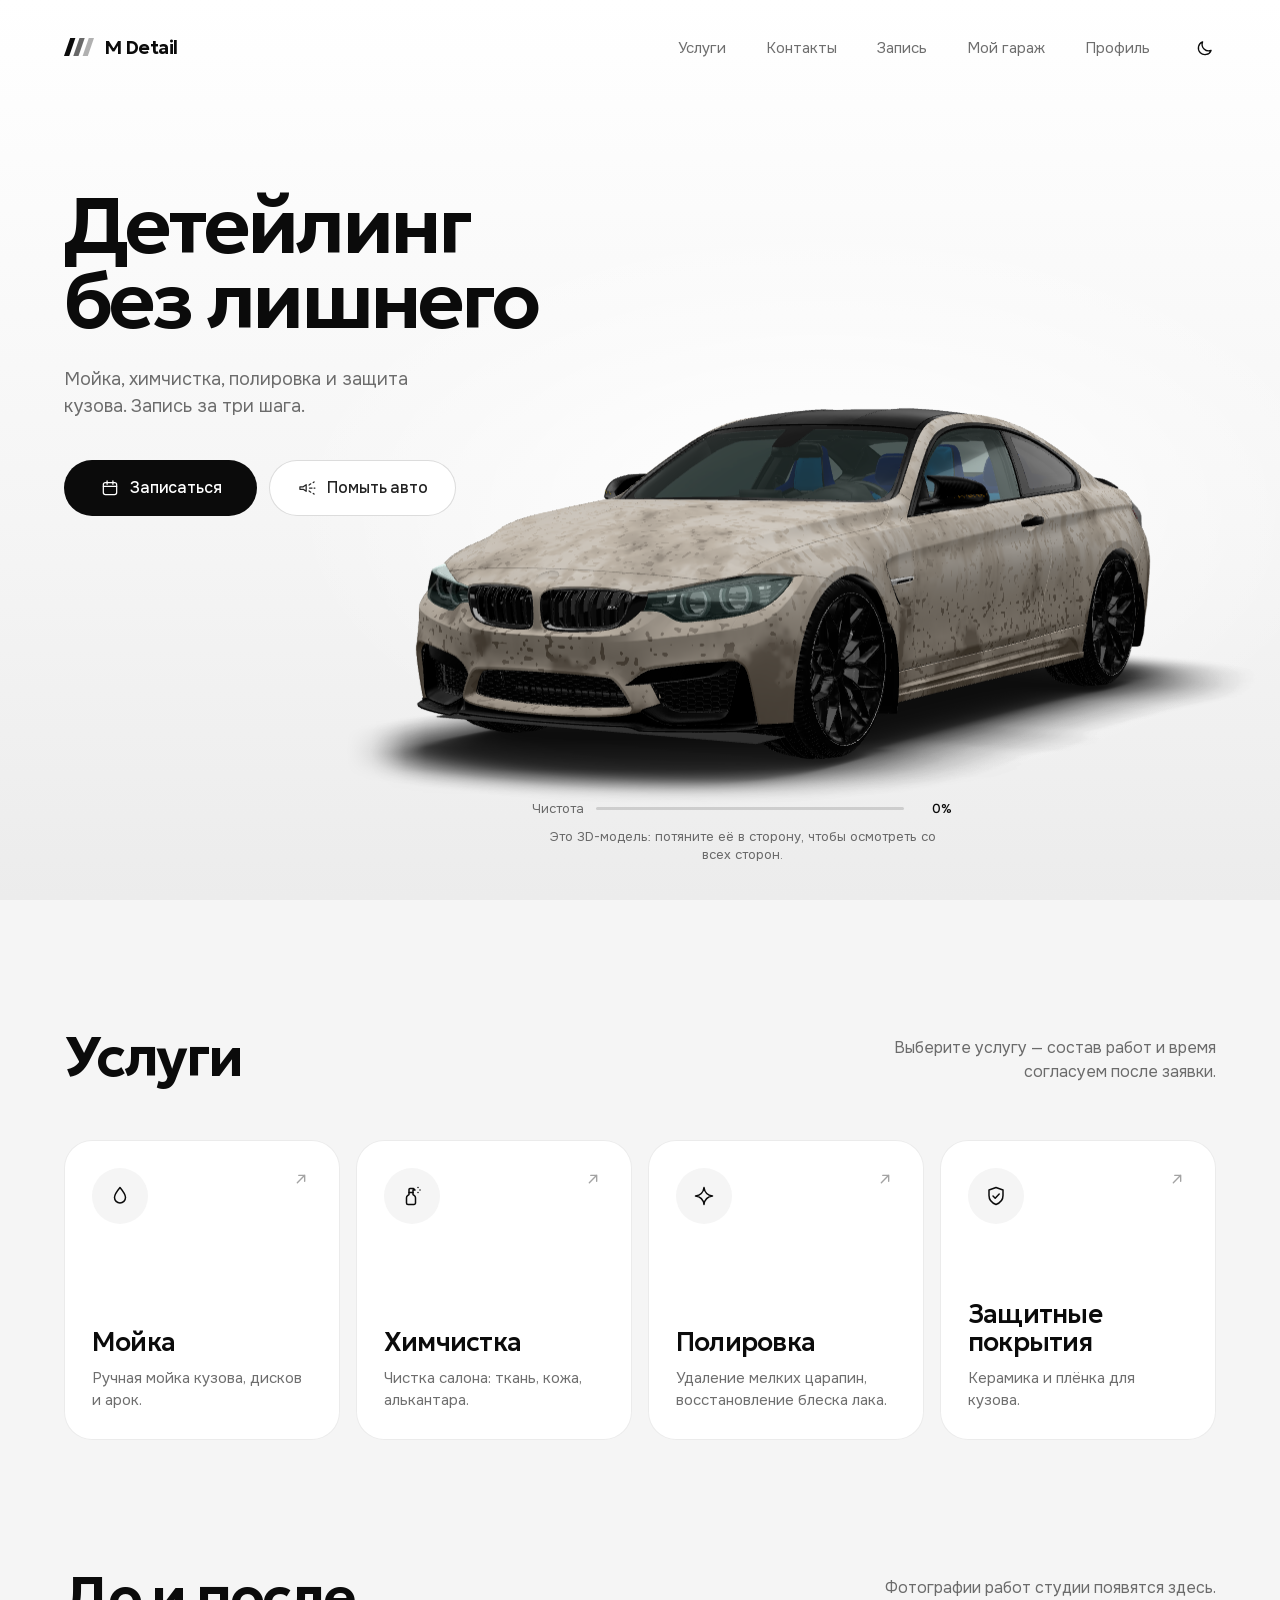
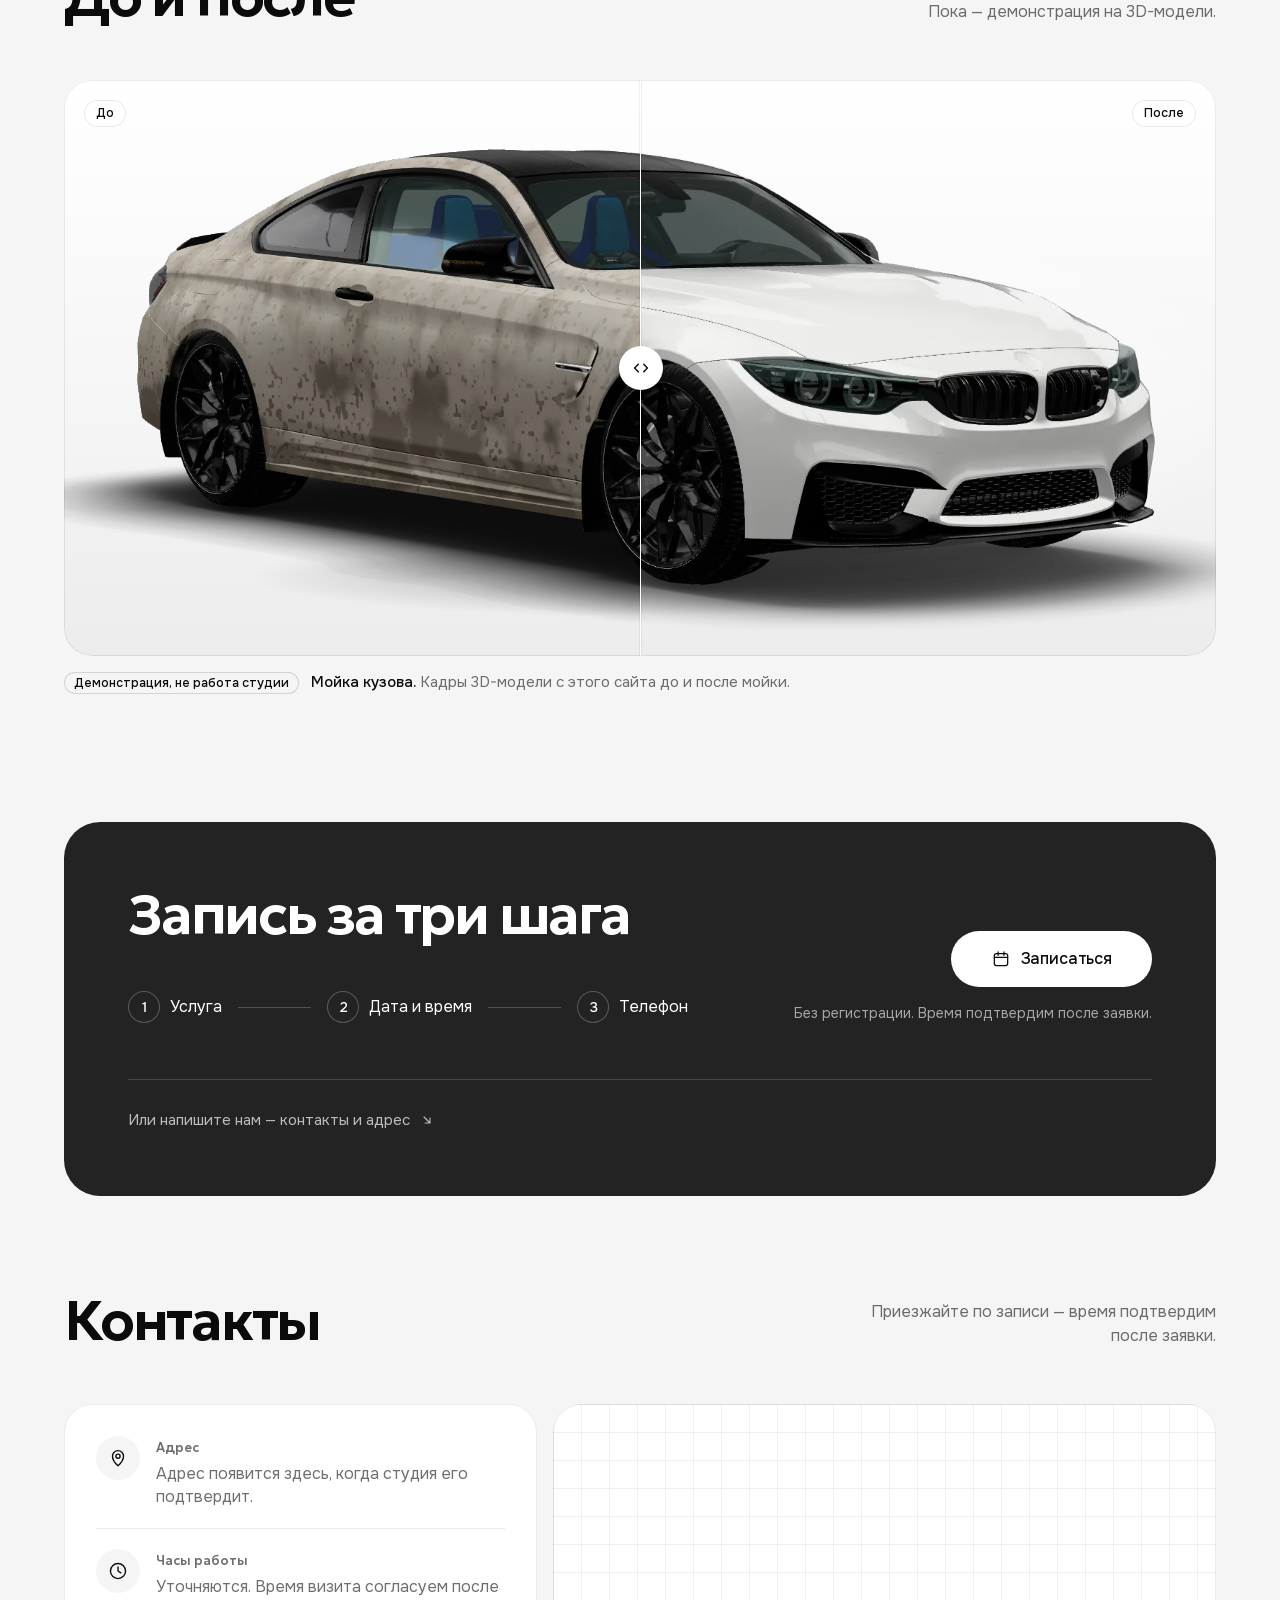
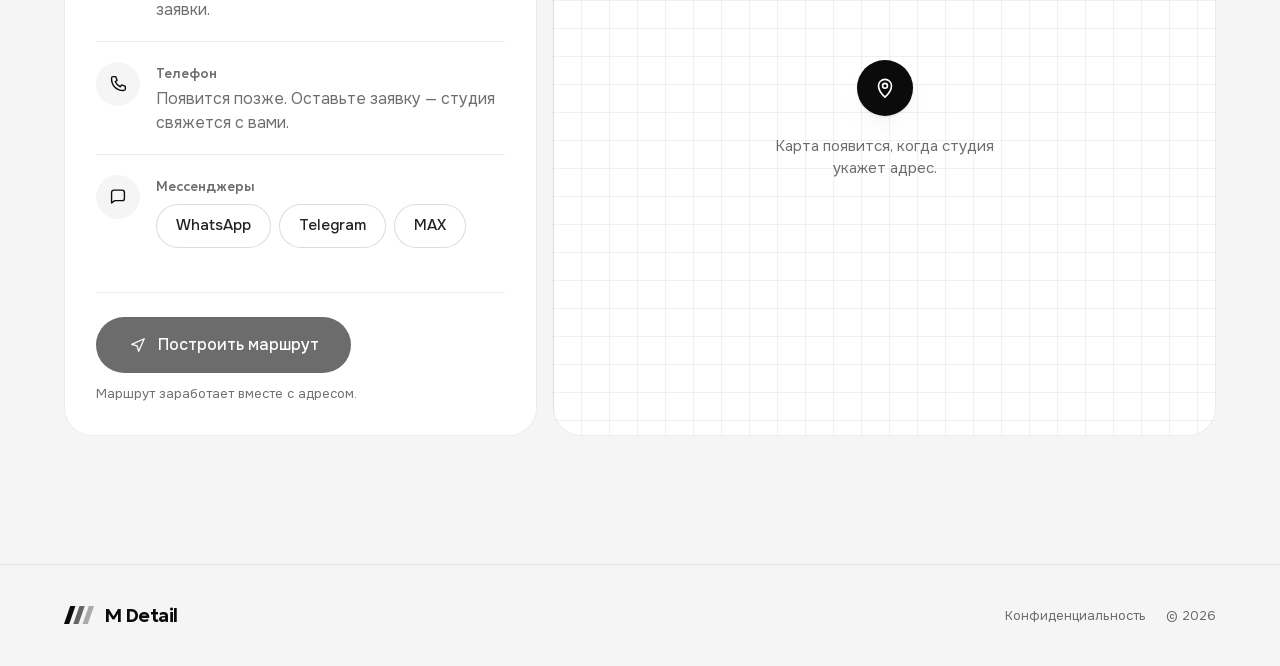
==== index.html @ 15f19ffe "Демо-версия сайта M Detail (статическая сборка) Co-Authored-By: Claude Sonnet 5.5 <noreply@anthropic" ====
<!DOCTYPE html><html lang="ru" class="_8KDLtW_variable GpgOZW_variable antialiased"><head><meta charSet="utf-8"/><meta name="viewport" content="width=device-width, initial-scale=1, viewport-fit=cover"/><link rel="preload" href="/_next/static/media/01d917b2efda642a-s.p.0y1w0k24nk0rl.woff2" as="font" crossorigin="" type="font/woff2"/><link rel="preload" href="/_next/static/media/a30037bada340db0-s.p.1i0-tkhmnd6is.woff2" as="font" crossorigin="" type="font/woff2"/><link rel="preload" href="/_next/static/media/c50b0495a1ff0f08-s.p.2sla2yow9-9p_.woff2" as="font" crossorigin="" type="font/woff2"/><link rel="preload" href="/_next/static/media/f60ca64f6f52eefb-s.p.03a2ea1r26czb.woff2" as="font" crossorigin="" type="font/woff2"/><link rel="preload" as="image" href="/images/car-dirty.webp"/><link rel="stylesheet" href="/_next/static/chunks/21rjo34tvixds.css" data-precedence="next"/><link rel="preload" as="script" fetchPriority="low" href="/_next/static/chunks/1pcw6gskne7pf.js"/><script src="/_next/static/chunks/2whg2n5r_t_s1.js" async=""></script><script src="/_next/static/chunks/1k6vud4yuzdun.js" async=""></script><script src="/_next/static/chunks/1wt7al7iiuzbs.js" async=""></script><script src="/_next/static/chunks/turbopack-2u1d16houkiyo.js" async=""></script><script src="/_next/static/chunks/2j_1ek12102w8.js" async=""></script><script src="/_next/static/chunks/0v1-ka6yz-x9p.js" async=""></script><script src="/_next/static/chunks/3jsjjpqg6rqzz.js" async=""></script><script src="/_next/static/chunks/0y7fb0nxkplo_.js" async=""></script><script src="/_next/static/chunks/3_brqx5wmmbxr.js" async=""></script><script src="/_next/static/chunks/2murk3lf__4gj.js" async=""></script><title>M Detail — автодетейлинг</title><meta name="description" content="Мойка, химчистка, полировка и защитные покрытия. Запись за три шага, без регистрации."/><meta name="application-name" content="M Detail"/><link rel="manifest" href="/manifest.webmanifest"/><meta name="format-detection" content="telephone=no"/><meta name="mobile-web-app-capable" content="yes"/><meta name="apple-mobile-web-app-title" content="M Detail"/><meta name="apple-mobile-web-app-status-bar-style" content="default"/><link rel="icon" href="/icon.svg?icon.2i-bx4rjk7wer.svg" sizes="any" type="image/svg+xml"/><link rel="apple-touch-icon" href="/apple-icon.png?apple-icon.1ncug-gr4gdi1.png" sizes="180x180" type="image/png"/><meta name="next-size-adjust" content=""/><meta name="theme-color" media="(prefers-color-scheme: light)" content="#f5f5f5"/><meta name="theme-color" media="(prefers-color-scheme: dark)" content="#0a0a0a"/><script>(function(){try{var p=null;try{p=localStorage.getItem("md-theme")}catch(e){}var d=p==="dark"||(p!=="light"&&matchMedia("(prefers-color-scheme: dark)").matches);var t=d?"dark":"light";document.documentElement.dataset.theme=t;var m=document.createElement("meta");m.name="theme-color";m.id="md-theme-color";m.content={"light":"#f5f5f5","dark":"#0a0a0a"}[t];document.head.prepend(m)}catch(e){}})()</script><script src="/_next/static/chunks/0cz1d0mv5g_q7.js" noModule=""></script></head><body class="min-h-svh bg-mist text-graphite"><div hidden=""><!--$--><!--/$--></div><header class="absolute inset-x-0 top-0 z-40 pt-[env(safe-area-inset-top)]"><div class="mx-auto flex h-16 max-w-[1440px] items-center justify-between px-5 lg:h-24 lg:px-16"><a aria-label="M Detail — на главную" class="relative z-50 text-ink" href="/"><span class="inline-flex items-center gap-2.5 "><svg width="30" height="18" viewBox="0 0 30 18" fill="currentColor" aria-hidden="true"><path d="M6.200 0h5.200L5.200 18H0z"></path><path d="M15.500 0h5.200L14.500 18H9.300z" opacity="0.62"></path><path d="M24.800 0H30l-6.200 18h-5.200z" opacity="0.32"></path></svg><span class="font-display text-[19px] font-semibold tracking-[-0.03em]">M Detail</span></span></a><div class="flex items-center gap-1 lg:gap-8"><nav aria-label="Основная навигация" class="hidden items-center gap-10 lg:flex"><a class="text-[15px] transition-colors duration-200 hover:text-ink text-muted" href="/#services">Услуги</a><a class="text-[15px] transition-colors duration-200 hover:text-ink text-muted" href="/#contacts">Контакты</a><a class="text-[15px] transition-colors duration-200 hover:text-ink text-muted" href="/booking/">Запись</a><a class="text-[15px] transition-colors duration-200 hover:text-ink text-muted" href="/garage/">Мой гараж</a><a class="text-[15px] transition-colors duration-200 hover:text-ink text-muted" href="/profile/">Профиль</a></nav><button type="button" data-theme-toggle="true" aria-label="Тёмная тема" class="relative flex size-11 items-center justify-center rounded-full text-ink transition-colors duration-200 hover:bg-ink/[0.06] relative z-50 lg:-mr-2.5"><svg width="21" height="21" viewBox="0 0 24 24" fill="none" stroke="currentColor" stroke-width="1.5" stroke-linecap="round" stroke-linejoin="round" aria-hidden="true" class="transition-transform duration-300 ease-soft dark:hidden"><path d="M19.500 14.200A7.500 7.500 0 0 1 9.800 4.500a7.500 7.500 0 1 0 9.700 9.700z"></path></svg><svg width="22" height="22" viewBox="0 0 24 24" fill="none" stroke="currentColor" stroke-width="1.5" stroke-linecap="round" stroke-linejoin="round" aria-hidden="true" class="hidden transition-transform duration-300 ease-soft dark:block"><circle cx="12" cy="12" r="3.75"></circle><path d="M12 3.5v1.75M12 18.75v1.75M3.5 12h1.75M18.75 12h1.75M5.990 5.990l1.240 1.240M16.770 16.770l1.240 1.240M5.990 18.010l1.240-1.240M16.770 7.230l1.240-1.240"></path></svg></button><button type="button" aria-label="Открыть меню" aria-expanded="false" class="relative z-50 -mr-2 flex size-11 items-center justify-center text-ink lg:hidden"><span class="relative block h-[10px] w-6"><span class="absolute left-0 top-0 h-[1.5px] w-6 rounded-full bg-current transition-transform duration-300 ease-soft "></span><span class="absolute bottom-0 left-0 h-[1.5px] w-6 rounded-full bg-current transition-transform duration-300 ease-soft "></span></span></button></div></div></header><main><section id="top" class="studio relative overflow-clip pt-[calc(env(safe-area-inset-top)+64px)] lg:h-svh lg:max-h-[1000px] lg:min-h-[760px] lg:pt-0"><div class="relative mx-auto flex h-full max-w-[1440px] flex-col px-5 lg:px-16"><div class="pointer-events-none relative z-10 pt-5 lg:pt-[clamp(150px,21vh,210px)]"><h1 class="text-[clamp(40px,11.2vw,52px)] font-semibold leading-[0.98] tracking-[-0.045em] text-ink lg:text-[clamp(64px,6.2vw,96px)] lg:leading-[0.94]" style="opacity:0.4;transform:translateY(22px)">Детейлинг<br/>без лишнего</h1><p class="mt-4 max-w-[30ch] text-[16px] leading-[1.45] text-muted lg:mt-7 lg:max-w-[34ch] lg:text-[18px] lg:leading-[1.5]" style="opacity:0.4;transform:translateY(22px)">Мойка, химчистка, полировка и защита кузова. Запись за три шага.</p></div><div class="relative -mx-5 mt-1 lg:pointer-events-none lg:absolute lg:inset-0 lg:mx-0 lg:mt-0"><div class="relative ml-[-6vw] w-[124vw] lg:pointer-events-auto lg:absolute lg:bottom-[clamp(40px,9vh,96px)] lg:right-[-5vw] lg:ml-0 lg:w-[min(78vw,1180px)]" style="opacity:0;transform:translateX(70px)"><img alt="Автомобиль перед мойкой" draggable="false" width="1999" height="999" decoding="async" data-nimg="1" class="car-poster h-auto w-full select-none transition-opacity duration-700 ease-soft opacity-100" style="color:transparent" src="/images/car-dirty.webp"/><div class="car-canvas absolute inset-0 transition-opacity duration-700 ease-soft opacity-0"><!--$!--><template data-dgst=""></template><!--/$--></div></div><div class="relative mt-1 px-5 lg:pointer-events-auto lg:absolute lg:bottom-[clamp(20px,4vh,48px)] lg:left-[58%] lg:mt-0 lg:w-[420px] lg:-translate-x-1/2 lg:px-0" style="opacity:0.4;transform:translateY(22px)"><div class="mx-auto w-full max-w-[340px] lg:max-w-[420px]"><div class="flex min-h-[36px] items-center justify-center gap-3"><p aria-live="polite" class="text-center text-[12.5px] leading-[1.35] text-muted lg:text-[13px]">Загружаем 3D-модель…</p></div></div></div></div><div class="relative z-10 mt-6 flex gap-2.5 pb-8 lg:mt-10 lg:w-fit lg:gap-3 lg:pb-0" style="opacity:0.4;transform:translateY(22px)"><a class="inline-flex h-14 items-center justify-center gap-2.5 rounded-full text-[16px] font-medium tracking-[-0.01em] transition-[background-color,box-shadow,transform] duration-200 ease-soft bg-ink text-white hover:bg-graphite active:scale-[0.985] order-2 flex-1 whitespace-nowrap px-4 lg:order-1 lg:flex-none lg:px-9" href="/booking/"><svg width="20" height="20" viewBox="0 0 24 24" fill="none" stroke="currentColor" stroke-width="1.5" stroke-linecap="round" stroke-linejoin="round" aria-hidden="true"><rect x="4" y="5.5" width="16" height="14.5" rx="2.5"></rect><path d="M4 10h16M8.5 3.5v4M15.5 3.5v4"></path></svg>Записаться</a><button type="button" class="inline-flex h-14 items-center justify-center gap-2.5 rounded-full text-[16px] font-medium tracking-[-0.01em] transition-[background-color,box-shadow,transform] duration-200 ease-soft bg-white text-graphite ring-1 ring-inset ring-line-strong hover:ring-graphite active:scale-[0.985] order-1 flex-1 whitespace-nowrap px-4 disabled:opacity-50 lg:order-2 lg:flex-none lg:px-7" aria-pressed="false" disabled=""><svg width="20" height="20" viewBox="0 0 24 24" fill="none" stroke="currentColor" stroke-width="1.5" stroke-linecap="round" stroke-linejoin="round" aria-hidden="true"><path d="M3.500 10.500h4l3.500-2.500v8l-3.500-2.500h-4z"></path><path d="m14.500 8.500 2-1.500M15 12h3M14.500 15.500l2 1.500M19.500 5.500l1-.8M20.500 12h1M19.500 18.500l1 .8"></path></svg>Помыть авто</button></div></div></section><section id="services" class="scroll-mt-6 bg-mist"><div class="mx-auto max-w-[1440px] px-5 py-16 lg:px-16 lg:py-32"><div class="flex flex-col gap-3 lg:flex-row lg:items-end lg:justify-between"><h2 class="text-[34px] font-semibold leading-none tracking-[-0.04em] text-ink lg:text-[56px]">Услуги</h2><p class="max-w-[36ch] text-[15px] leading-[1.5] text-muted lg:text-right lg:text-[16px]">Выберите услугу — состав работ и время согласуем после заявки.</p></div><ul class="mt-8 grid gap-2.5 sm:grid-cols-2 lg:mt-14 lg:grid-cols-4 lg:gap-4"><li class="flex"><a class="group flex h-full w-full items-start gap-4 rounded-[22px] bg-white p-4 text-left ring-1 ring-inset ring-line transition-[background-color,color,box-shadow] duration-300 ease-soft hover:bg-graphite hover:text-white hover:ring-graphite lg:h-[300px] lg:flex-col lg:items-stretch lg:justify-between lg:gap-0 lg:rounded-card lg:p-7" href="/booking/?service=wash"><span class="flex items-start justify-between"><span class="flex size-12 items-center justify-center rounded-full bg-mist text-ink transition-colors duration-300 group-hover:bg-white/10 group-hover:text-white lg:size-14"><svg width="24" height="24" viewBox="0 0 24 24" fill="none" stroke="currentColor" stroke-width="1.5" stroke-linecap="round" stroke-linejoin="round" aria-hidden="true"><path d="M12 3.5c3 3.6 5.5 6.6 5.5 10a5.5 5.5 0 0 1-11 0c0-3.4 2.500-6.4 5.5-10z"></path></svg></span><svg width="22" height="22" viewBox="0 0 24 24" fill="none" stroke="currentColor" stroke-width="1.5" stroke-linecap="round" stroke-linejoin="round" aria-hidden="true" class="hidden text-faint transition-[color,transform] duration-300 ease-soft group-hover:translate-x-0.5 group-hover:-translate-y-0.5 group-hover:text-white lg:block"><path d="M8 16 16 8M9.500 8H16v6.500"></path></svg></span><span class="min-w-0 flex-1 lg:flex-none"><span class="sr-only">Записаться: </span><span class="block font-display text-[19px] font-medium leading-tight tracking-[-0.03em] text-ink transition-colors duration-300 group-hover:text-white lg:text-[26px] lg:leading-[1.08]">Мойка</span><span class="mt-1 block text-[14px] leading-[1.4] text-muted transition-colors duration-300 group-hover:text-white/70 lg:mt-3 lg:min-h-[44px] lg:text-[15px] lg:leading-[1.45]">Ручная мойка кузова, дисков и арок.</span></span><svg width="20" height="20" viewBox="0 0 24 24" fill="none" stroke="currentColor" stroke-width="1.5" stroke-linecap="round" stroke-linejoin="round" aria-hidden="true" class="mt-3.5 shrink-0 text-faint transition-colors duration-300 group-hover:text-white lg:hidden"><path d="M8 16 16 8M9.500 8H16v6.500"></path></svg></a></li><li class="flex"><a class="group flex h-full w-full items-start gap-4 rounded-[22px] bg-white p-4 text-left ring-1 ring-inset ring-line transition-[background-color,color,box-shadow] duration-300 ease-soft hover:bg-graphite hover:text-white hover:ring-graphite lg:h-[300px] lg:flex-col lg:items-stretch lg:justify-between lg:gap-0 lg:rounded-card lg:p-7" href="/booking/?service=interior"><span class="flex items-start justify-between"><span class="flex size-12 items-center justify-center rounded-full bg-mist text-ink transition-colors duration-300 group-hover:bg-white/10 group-hover:text-white lg:size-14"><svg width="24" height="24" viewBox="0 0 24 24" fill="none" stroke="currentColor" stroke-width="1.5" stroke-linecap="round" stroke-linejoin="round" aria-hidden="true"><path d="M8 20.500h6a1.500 1.500 0 0 0 1.500-1.500v-5.200a3 3 0 0 0-1.400-2.500L13 10.600V8.500H9v2.100l-1.100.7a3 3 0 0 0-1.400 2.500V19A1.500 1.500 0 0 0 8 20.500z"></path><path d="M9 8.500V5.500a1 1 0 0 1 1-1h3.500l1.500 1.500h-2v2.500"></path><path d="M18 3.500h.01M20 6h.01M18 8.500h.01"></path></svg></span><svg width="22" height="22" viewBox="0 0 24 24" fill="none" stroke="currentColor" stroke-width="1.5" stroke-linecap="round" stroke-linejoin="round" aria-hidden="true" class="hidden text-faint transition-[color,transform] duration-300 ease-soft group-hover:translate-x-0.5 group-hover:-translate-y-0.5 group-hover:text-white lg:block"><path d="M8 16 16 8M9.500 8H16v6.500"></path></svg></span><span class="min-w-0 flex-1 lg:flex-none"><span class="sr-only">Записаться: </span><span class="block font-display text-[19px] font-medium leading-tight tracking-[-0.03em] text-ink transition-colors duration-300 group-hover:text-white lg:text-[26px] lg:leading-[1.08]">Химчистка</span><span class="mt-1 block text-[14px] leading-[1.4] text-muted transition-colors duration-300 group-hover:text-white/70 lg:mt-3 lg:min-h-[44px] lg:text-[15px] lg:leading-[1.45]">Чистка салона: ткань, кожа, алькантара.</span></span><svg width="20" height="20" viewBox="0 0 24 24" fill="none" stroke="currentColor" stroke-width="1.5" stroke-linecap="round" stroke-linejoin="round" aria-hidden="true" class="mt-3.5 shrink-0 text-faint transition-colors duration-300 group-hover:text-white lg:hidden"><path d="M8 16 16 8M9.500 8H16v6.500"></path></svg></a></li><li class="flex"><a class="group flex h-full w-full items-start gap-4 rounded-[22px] bg-white p-4 text-left ring-1 ring-inset ring-line transition-[background-color,color,box-shadow] duration-300 ease-soft hover:bg-graphite hover:text-white hover:ring-graphite lg:h-[300px] lg:flex-col lg:items-stretch lg:justify-between lg:gap-0 lg:rounded-card lg:p-7" href="/booking/?service=polish"><span class="flex items-start justify-between"><span class="flex size-12 items-center justify-center rounded-full bg-mist text-ink transition-colors duration-300 group-hover:bg-white/10 group-hover:text-white lg:size-14"><svg width="24" height="24" viewBox="0 0 24 24" fill="none" stroke="currentColor" stroke-width="1.5" stroke-linecap="round" stroke-linejoin="round" aria-hidden="true"><path d="M12 3.500c.6 4.600 3.900 7.900 8.500 8.500-4.600.6-7.900 3.900-8.500 8.500-.6-4.600-3.900-7.900-8.500-8.500 4.600-.6 7.900-3.900 8.500-8.500z"></path></svg></span><svg width="22" height="22" viewBox="0 0 24 24" fill="none" stroke="currentColor" stroke-width="1.5" stroke-linecap="round" stroke-linejoin="round" aria-hidden="true" class="hidden text-faint transition-[color,transform] duration-300 ease-soft group-hover:translate-x-0.5 group-hover:-translate-y-0.5 group-hover:text-white lg:block"><path d="M8 16 16 8M9.500 8H16v6.500"></path></svg></span><span class="min-w-0 flex-1 lg:flex-none"><span class="sr-only">Записаться: </span><span class="block font-display text-[19px] font-medium leading-tight tracking-[-0.03em] text-ink transition-colors duration-300 group-hover:text-white lg:text-[26px] lg:leading-[1.08]">Полировка</span><span class="mt-1 block text-[14px] leading-[1.4] text-muted transition-colors duration-300 group-hover:text-white/70 lg:mt-3 lg:min-h-[44px] lg:text-[15px] lg:leading-[1.45]">Удаление мелких царапин, восстановление блеска лака.</span></span><svg width="20" height="20" viewBox="0 0 24 24" fill="none" stroke="currentColor" stroke-width="1.5" stroke-linecap="round" stroke-linejoin="round" aria-hidden="true" class="mt-3.5 shrink-0 text-faint transition-colors duration-300 group-hover:text-white lg:hidden"><path d="M8 16 16 8M9.500 8H16v6.500"></path></svg></a></li><li class="flex"><a class="group flex h-full w-full items-start gap-4 rounded-[22px] bg-white p-4 text-left ring-1 ring-inset ring-line transition-[background-color,color,box-shadow] duration-300 ease-soft hover:bg-graphite hover:text-white hover:ring-graphite lg:h-[300px] lg:flex-col lg:items-stretch lg:justify-between lg:gap-0 lg:rounded-card lg:p-7" href="/booking/?service=coating"><span class="flex items-start justify-between"><span class="flex size-12 items-center justify-center rounded-full bg-mist text-ink transition-colors duration-300 group-hover:bg-white/10 group-hover:text-white lg:size-14"><svg width="24" height="24" viewBox="0 0 24 24" fill="none" stroke="currentColor" stroke-width="1.5" stroke-linecap="round" stroke-linejoin="round" aria-hidden="true"><path d="M12 3.500 19 6v5.500c0 4.300-2.800 7.400-7 9-4.200-1.600-7-4.700-7-9V6z"></path><path d="m9 12 2.200 2.200 4-4.200"></path></svg></span><svg width="22" height="22" viewBox="0 0 24 24" fill="none" stroke="currentColor" stroke-width="1.5" stroke-linecap="round" stroke-linejoin="round" aria-hidden="true" class="hidden text-faint transition-[color,transform] duration-300 ease-soft group-hover:translate-x-0.5 group-hover:-translate-y-0.5 group-hover:text-white lg:block"><path d="M8 16 16 8M9.500 8H16v6.500"></path></svg></span><span class="min-w-0 flex-1 lg:flex-none"><span class="sr-only">Записаться: </span><span class="block font-display text-[19px] font-medium leading-tight tracking-[-0.03em] text-ink transition-colors duration-300 group-hover:text-white lg:text-[26px] lg:leading-[1.08]">Защитные покрытия</span><span class="mt-1 block text-[14px] leading-[1.4] text-muted transition-colors duration-300 group-hover:text-white/70 lg:mt-3 lg:min-h-[44px] lg:text-[15px] lg:leading-[1.45]">Керамика и плёнка для кузова.</span></span><svg width="20" height="20" viewBox="0 0 24 24" fill="none" stroke="currentColor" stroke-width="1.5" stroke-linecap="round" stroke-linejoin="round" aria-hidden="true" class="mt-3.5 shrink-0 text-faint transition-colors duration-300 group-hover:text-white lg:hidden"><path d="M8 16 16 8M9.500 8H16v6.500"></path></svg></a></li></ul></div></section><section id="works" aria-labelledby="works-title" class="scroll-mt-6 bg-mist"><div class="mx-auto max-w-[1440px] px-5 pb-16 lg:px-16 lg:pb-32"><div class="flex flex-col gap-3 lg:flex-row lg:items-end lg:justify-between"><h2 id="works-title" class="text-[34px] font-semibold leading-none tracking-[-0.04em] text-ink lg:text-[56px]">До и после</h2><p class="max-w-[36ch] text-[15px] leading-[1.5] text-muted lg:text-right lg:text-[16px]">Фотографии работ студии появятся здесь. Пока — демонстрация на 3D-модели.</p></div><ul class="mt-8 grid gap-6 lg:mt-14 lg:gap-10"><li><figure><div class="studio relative cursor-ew-resize touch-pan-y select-none overflow-hidden rounded-card ring-1 ring-inset ring-line" style="aspect-ratio:1600 / 800"><div aria-hidden="true" class="absolute inset-x-[16%] bottom-[7%] h-[14%] rounded-[50%] bg-[radial-gradient(closest-side,rgb(0_0_0/0.28),transparent)] dark:bg-[radial-gradient(closest-side,rgb(0_0_0/0.7),transparent)]"></div><img alt="Та же 3D-модель после мойки — демонстрация" draggable="false" loading="lazy" decoding="async" data-nimg="fill" class="pointer-events-none absolute inset-0 size-full select-none object-contain" style="position:absolute;height:100%;width:100%;left:0;top:0;right:0;bottom:0;color:transparent" src="/images/demo-after.webp"/><div class="absolute inset-0" style="clip-path:inset(0 50% 0 0)"><img alt="3D-модель автомобиля в грязи — демонстрация" draggable="false" loading="lazy" decoding="async" data-nimg="fill" class="pointer-events-none absolute inset-0 size-full select-none object-contain" style="position:absolute;height:100%;width:100%;left:0;top:0;right:0;bottom:0;color:transparent" src="/images/demo-before.webp"/></div><span class="pointer-events-none absolute left-3 top-3 rounded-full bg-white/85 px-3 py-1 text-[12.5px] font-medium text-ink ring-1 ring-inset ring-line backdrop-blur-md lg:left-5 lg:top-5">До</span><span class="pointer-events-none absolute right-3 top-3 rounded-full bg-white/85 px-3 py-1 text-[12.5px] font-medium text-ink ring-1 ring-inset ring-line backdrop-blur-md lg:right-5 lg:top-5">После</span><div class="pointer-events-none absolute inset-y-0 w-px bg-[#fff] shadow-[0_0_0_0.5px_rgb(0_0_0/0.12)]" style="left:50%"><div role="slider" tabindex="0" aria-label="Мойка кузова: сравнение до и после" aria-valuemin="0" aria-valuemax="100" aria-valuenow="50" aria-valuetext="Показано «до» на 50 %" class="pointer-events-auto absolute left-1/2 top-1/2 flex size-11 -translate-x-1/2 -translate-y-1/2 items-center justify-center rounded-full bg-[#fff] text-[#0b0b0b] shadow-[0_6px_20px_-6px_rgb(0_0_0/0.35)] outline-offset-4 transition-transform duration-200 ease-soft active:scale-95"><svg width="22" height="22" viewBox="0 0 24 24" fill="none" stroke="currentColor" stroke-width="1.6" stroke-linecap="round" stroke-linejoin="round" aria-hidden="true"><path d="m9 8-4 4 4 4M15 8l4 4-4 4"></path></svg></div></div></div><figcaption class="mt-3 flex flex-wrap items-center gap-x-3 gap-y-1.5 text-[14px] leading-[1.45] text-muted lg:mt-4 lg:text-[15px]"><span class="rounded-full px-2.5 py-0.5 text-[12.5px] font-medium text-ink ring-1 ring-inset ring-line-strong">Демонстрация, не работа студии</span><span><span class="font-medium text-ink">Мойка кузова<!-- -->.</span> <!-- -->Кадры 3D-модели с этого сайта до и после мойки.</span></figcaption></figure></li></ul></div></section><section aria-labelledby="booking-title" class="bg-mist"><div class="mx-auto max-w-[1440px] px-3 pb-10 lg:px-16 lg:pb-24"><div class="tone-fixed rounded-[28px] bg-graphite px-6 py-10 text-white lg:rounded-panel lg:px-16 lg:py-16"><div class="lg:flex lg:items-end lg:justify-between lg:gap-12"><div class="lg:w-[560px]"><h2 id="booking-title" class="text-[32px] font-semibold leading-[1.02] tracking-[-0.04em] lg:text-[56px]">Запись за три шага</h2><ol class="mt-7 flex flex-col gap-3 sm:hidden"><li class="flex items-center gap-3 text-[16px]"><span class="flex size-8 items-center justify-center rounded-full text-[14px] font-medium ring-1 ring-inset ring-white/25">1</span>Услуга</li><li class="flex items-center gap-3 text-[16px]"><span class="flex size-8 items-center justify-center rounded-full text-[14px] font-medium ring-1 ring-inset ring-white/25">2</span>Дата и время</li><li class="flex items-center gap-3 text-[16px]"><span class="flex size-8 items-center justify-center rounded-full text-[14px] font-medium ring-1 ring-inset ring-white/25">3</span>Телефон</li></ol><ol class="flex w-full items-center mt-10 hidden max-w-[560px] sm:flex lg:mt-12"><li class="flex items-center flex-auto"><span class="flex items-center gap-2.5"><span class="flex size-8 shrink-0 items-center justify-center rounded-full text-[14px] font-medium tabular-nums transition-colors duration-200 text-white ring-1 ring-inset ring-white/25">1</span><span class="whitespace-nowrap text-[15px] leading-none lg:text-[16px]  text-white">Услуга</span></span><span aria-hidden="true" class="mx-3 h-px min-w-4 flex-1 lg:mx-4 bg-white/20"></span></li><li class="flex items-center flex-auto"><span class="flex items-center gap-2.5"><span class="flex size-8 shrink-0 items-center justify-center rounded-full text-[14px] font-medium tabular-nums transition-colors duration-200 text-white ring-1 ring-inset ring-white/25">2</span><span class="whitespace-nowrap text-[15px] leading-none lg:text-[16px]  text-white">Дата и время</span></span><span aria-hidden="true" class="mx-3 h-px min-w-4 flex-1 lg:mx-4 bg-white/20"></span></li><li class="flex items-center flex-none"><span class="flex items-center gap-2.5"><span class="flex size-8 shrink-0 items-center justify-center rounded-full text-[14px] font-medium tabular-nums transition-colors duration-200 text-white ring-1 ring-inset ring-white/25">3</span><span class="whitespace-nowrap text-[15px] leading-none lg:text-[16px]  text-white">Телефон</span></span></li></ol></div><div class="mt-9 lg:mt-0 lg:text-right"><a class="inline-flex h-14 items-center justify-center gap-2.5 rounded-full text-[16px] font-medium tracking-[-0.01em] transition-[background-color,box-shadow,transform] duration-200 ease-soft bg-white text-ink hover:bg-mist active:scale-[0.985] w-full px-7 lg:w-auto lg:px-10" href="/booking/"><svg width="20" height="20" viewBox="0 0 24 24" fill="none" stroke="currentColor" stroke-width="1.5" stroke-linecap="round" stroke-linejoin="round" aria-hidden="true"><rect x="4" y="5.5" width="16" height="14.5" rx="2.5"></rect><path d="M4 10h16M8.5 3.5v4M15.5 3.5v4"></path></svg>Записаться</a><p class="mt-4 text-[14px] leading-[1.45] text-white/60">Без регистрации. Время подтвердим после заявки.</p></div></div><div class="mt-10 border-t border-white/15 pt-7 lg:mt-14"><a class="inline-flex items-center gap-2 text-[15px] text-white/70 underline-offset-4 transition-colors duration-200 hover:text-white hover:underline" href="/#contacts">Или напишите нам — контакты и адрес<svg width="18" height="18" viewBox="0 0 24 24" fill="none" stroke="currentColor" stroke-width="1.5" stroke-linecap="round" stroke-linejoin="round" aria-hidden="true" class="rotate-90"><path d="M8 16 16 8M9.500 8H16v6.500"></path></svg></a></div></div></div></section><section id="contacts" aria-labelledby="contacts-title" class="scroll-mt-6 bg-mist"><div class="mx-auto max-w-[1440px] px-5 pb-16 lg:px-16 lg:pb-32"><div class="flex flex-col gap-3 lg:flex-row lg:items-end lg:justify-between"><h2 id="contacts-title" class="text-[34px] font-semibold leading-none tracking-[-0.04em] text-ink lg:text-[56px]">Контакты</h2><p class="max-w-[36ch] text-[15px] leading-[1.5] text-muted lg:text-right lg:text-[16px]">Приезжайте по записи — время подтвердим после заявки.</p></div><div class="mt-8 grid gap-3 lg:mt-14 lg:grid-cols-[minmax(0,5fr)_minmax(0,7fr)] lg:gap-4"><div class="rounded-card bg-white p-5 ring-1 ring-inset ring-line lg:p-8"><ul><li class="flex gap-4 border-t border-line py-5 first:border-t-0 first:pt-0"><span class="flex size-11 shrink-0 items-center justify-center rounded-full bg-mist text-ink"><svg width="22" height="22" viewBox="0 0 24 24" fill="none" stroke="currentColor" stroke-width="1.5" stroke-linecap="round" stroke-linejoin="round" aria-hidden="true"><path d="M12 20.5s-6-5.400-6-10.500a6 6 0 0 1 12 0c0 5.100-6 10.500-6 10.500z"></path><circle cx="12" cy="10" r="2.250"></circle></svg></span><div class="min-w-0 flex-1 pt-0.5"><h3 class="font-sans text-[13px] font-medium text-muted">Адрес</h3><div class="mt-1 text-[16px] leading-[1.45] text-ink"><span class="text-muted">Адрес появится здесь, когда студия его подтвердит.</span></div></div></li><li class="flex gap-4 border-t border-line py-5 first:border-t-0 first:pt-0"><span class="flex size-11 shrink-0 items-center justify-center rounded-full bg-mist text-ink"><svg width="22" height="22" viewBox="0 0 24 24" fill="none" stroke="currentColor" stroke-width="1.5" stroke-linecap="round" stroke-linejoin="round" aria-hidden="true"><circle cx="12" cy="12" r="8.250"></circle><path d="M12 7.500V12l3 2"></path></svg></span><div class="min-w-0 flex-1 pt-0.5"><h3 class="font-sans text-[13px] font-medium text-muted">Часы работы</h3><div class="mt-1 text-[16px] leading-[1.45] text-ink"><span class="text-muted">Уточняются. Время визита согласуем после заявки.</span></div></div></li><li class="flex gap-4 border-t border-line py-5 first:border-t-0 first:pt-0"><span class="flex size-11 shrink-0 items-center justify-center rounded-full bg-mist text-ink"><svg width="22" height="22" viewBox="0 0 24 24" fill="none" stroke="currentColor" stroke-width="1.5" stroke-linecap="round" stroke-linejoin="round" aria-hidden="true"><path d="M6.500 4h3l1.500 4-2 1.500a11 11 0 0 0 5.500 5.500l1.500-2 4 1.500v3a1.500 1.500 0 0 1-1.500 1.500C10.500 19.500 4.500 13.500 5 5.500A1.500 1.500 0 0 1 6.500 4z"></path></svg></span><div class="min-w-0 flex-1 pt-0.5"><h3 class="font-sans text-[13px] font-medium text-muted">Телефон</h3><div class="mt-1 text-[16px] leading-[1.45] text-ink"><span class="text-muted">Появится позже. Оставьте заявку — студия свяжется с вами.</span></div></div></li><li class="flex gap-4 border-t border-line py-5 first:border-t-0 first:pt-0"><span class="flex size-11 shrink-0 items-center justify-center rounded-full bg-mist text-ink"><svg width="22" height="22" viewBox="0 0 24 24" fill="none" stroke="currentColor" stroke-width="1.5" stroke-linecap="round" stroke-linejoin="round" aria-hidden="true"><path d="M5 18.500V7a2.500 2.500 0 0 1 2.500-2.500h9A2.500 2.500 0 0 1 19 7v6.500a2.500 2.500 0 0 1-2.500 2.500H8.500z"></path></svg></span><div class="min-w-0 flex-1 pt-0.5"><h3 class="font-sans text-[13px] font-medium text-muted">Мессенджеры</h3><div class="mt-1 text-[16px] leading-[1.45] text-ink"><div class="pt-1"><div><ul class="flex flex-wrap gap-2"><li><button type="button" class="inline-flex h-11 items-center rounded-full px-5 text-[15px] font-medium ring-1 ring-inset transition-colors duration-200 ring-line-strong text-graphite hover:ring-graphite bg-white">WhatsApp</button></li><li><button type="button" class="inline-flex h-11 items-center rounded-full px-5 text-[15px] font-medium ring-1 ring-inset transition-colors duration-200 ring-line-strong text-graphite hover:ring-graphite bg-white">Telegram</button></li><li><button type="button" class="inline-flex h-11 items-center rounded-full px-5 text-[15px] font-medium ring-1 ring-inset transition-colors duration-200 ring-line-strong text-graphite hover:ring-graphite bg-white">MAX</button></li></ul></div></div></div></div></li></ul><div class="mt-6 border-t border-line pt-6"><button type="button" class="inline-flex h-14 w-full items-center justify-center gap-2.5 rounded-full bg-ink px-8 text-[16px] font-medium text-white transition-[background-color,transform] duration-200 hover:bg-graphite active:scale-[0.985] sm:w-auto opacity-60" aria-describedby="route-note"><svg width="20" height="20" viewBox="0 0 24 24" fill="none" stroke="currentColor" stroke-width="1.5" stroke-linecap="round" stroke-linejoin="round" aria-hidden="true"><path d="m4.500 11.200 15-6.700-6.700 15-1.900-6.400z"></path></svg>Построить маршрут</button><p id="route-note" class="mt-3 text-[13px] leading-[1.45] text-muted">Маршрут заработает вместе с адресом.</p></div></div><div class="relative aspect-[4/3] overflow-hidden rounded-card bg-white ring-1 ring-inset ring-line lg:aspect-auto lg:h-full lg:min-h-[420px]"><div aria-hidden="true" class="absolute inset-0 opacity-70 [background-image:linear-gradient(var(--c-line)_1px,transparent_1px),linear-gradient(90deg,var(--c-line)_1px,transparent_1px)] [background-size:28px_28px]"></div><div class="relative flex h-full flex-col items-center justify-center px-6 text-center"><span class="flex size-14 items-center justify-center rounded-full bg-ink text-white shadow-soft"><svg width="26" height="26" viewBox="0 0 24 24" fill="none" stroke="currentColor" stroke-width="1.5" stroke-linecap="round" stroke-linejoin="round" aria-hidden="true"><path d="M12 20.5s-6-5.400-6-10.500a6 6 0 0 1 12 0c0 5.100-6 10.500-6 10.500z"></path><circle cx="12" cy="10" r="2.250"></circle></svg></span><p class="mt-5 max-w-[30ch] text-[15px] leading-[1.45] text-muted">Карта появится, когда студия укажет адрес.</p></div></div></div></div></section></main><footer class="bg-mist pb-[calc(env(safe-area-inset-bottom)+104px)] lg:pb-0"><div class="mx-auto flex max-w-[1440px] items-center justify-between border-t border-line px-5 py-7 text-muted lg:px-16 lg:py-9"><span class="inline-flex items-center gap-2.5 text-ink"><svg width="30" height="18" viewBox="0 0 30 18" fill="currentColor" aria-hidden="true"><path d="M6.200 0h5.200L5.200 18H0z"></path><path d="M15.500 0h5.200L14.500 18H9.300z" opacity="0.62"></path><path d="M24.800 0H30l-6.200 18h-5.200z" opacity="0.32"></path></svg><span class="font-display text-[19px] font-semibold tracking-[-0.03em]">M Detail</span></span><p class="flex items-center gap-5 text-[13px]"><a class="transition-colors duration-200 hover:text-ink" href="/privacy/">Конфиденциальность</a><span>© 2026</span></p></div></footer><div class="pointer-events-none fixed inset-x-3 bottom-[calc(var(--nav-bottom)+82px)] z-[45] flex justify-center lg:inset-x-auto lg:bottom-8 lg:right-8"></div><!--$--><!--/$--><nav aria-label="Разделы приложения" class="fixed inset-x-3 bottom-[var(--nav-bottom)] z-30 transition-[transform,opacity] duration-200 ease-out motion-reduce:transition-none lg:hidden "><div data-glass="on" class="nav-track relative mx-auto h-16 max-w-[440px] touch-none select-none"><span aria-hidden="true" class="pointer-events-none absolute inset-0 rounded-full glass-bar" style="clip-path:none"></span><ul class="relative grid h-full grid-cols-4 items-center p-1" style="clip-path:none"><li><a aria-current="page" draggable="false" class="flex h-14 flex-col items-center justify-center gap-1 rounded-full text-muted" href="/"><svg width="23" height="23" viewBox="0 0 24 24" fill="none" stroke="currentColor" stroke-width="1.5" stroke-linecap="round" stroke-linejoin="round" aria-hidden="true"><path d="M4 10.5 12 4l8 6.5V19a1 1 0 0 1-1 1h-4.5v-5.5h-5V20H5a1 1 0 0 1-1-1z"></path></svg><span class="text-[11px] font-medium leading-none tracking-[-0.01em]">Главная</span></a></li><li><a draggable="false" class="flex h-14 flex-col items-center justify-center gap-1 rounded-full text-muted" href="/booking/"><svg width="23" height="23" viewBox="0 0 24 24" fill="none" stroke="currentColor" stroke-width="1.5" stroke-linecap="round" stroke-linejoin="round" aria-hidden="true"><rect x="4" y="5.5" width="16" height="14.5" rx="2.5"></rect><path d="M4 10h16M8.5 3.5v4M15.5 3.5v4"></path></svg><span class="text-[11px] font-medium leading-none tracking-[-0.01em]">Запись</span></a></li><li><a draggable="false" class="flex h-14 flex-col items-center justify-center gap-1 rounded-full text-muted" href="/garage/"><svg width="23" height="23" viewBox="0 0 24 24" fill="none" stroke="currentColor" stroke-width="1.5" stroke-linecap="round" stroke-linejoin="round" aria-hidden="true"><path d="M3.5 12.5 5.6 7.6a2 2 0 0 1 1.8-1.1h9.2a2 2 0 0 1 1.8 1.1l2.1 4.9"></path><rect x="3.5" y="12.5" width="17" height="5" rx="1.5"></rect><path d="M5.5 17.5v2M18.5 17.5v2M7 15h1.5M15.5 15H17"></path></svg><span class="text-[11px] font-medium leading-none tracking-[-0.01em]">Гараж</span></a></li><li><a draggable="false" class="flex h-14 flex-col items-center justify-center gap-1 rounded-full text-muted" href="/profile/"><svg width="23" height="23" viewBox="0 0 24 24" fill="none" stroke="currentColor" stroke-width="1.5" stroke-linecap="round" stroke-linejoin="round" aria-hidden="true"><circle cx="12" cy="8.5" r="3.5"></circle><path d="M5 20c.6-3.4 3.4-5.5 7-5.5s6.4 2.1 7 5.5"></path></svg><span class="text-[11px] font-medium leading-none tracking-[-0.01em]">Профиль</span></a></li></ul><span aria-hidden="true" data-lens="true" class="pointer-events-none absolute bottom-1 left-1 top-1 w-[calc((100%-8px)/4)]" style="transform:none"><span class="glass-lens-shadow absolute inset-0 rounded-full" style="opacity:0"></span><span class="absolute inset-0 overflow-hidden rounded-full"><span class="glass-lens-rest absolute inset-0 rounded-full" style="opacity:1"></span><span class="glass-lens-clear absolute inset-0 rounded-full" style="opacity:0"></span><span class="absolute inset-y-0 left-0 grid w-[400%] grid-cols-4 items-center text-ink" style="transform:none"><span class="flex h-14 flex-col items-center justify-center gap-1"><svg width="23" height="23" viewBox="0 0 24 24" fill="none" stroke="currentColor" stroke-width="1.5" stroke-linecap="round" stroke-linejoin="round" aria-hidden="true"><path d="M4 10.5 12 4l8 6.5V19a1 1 0 0 1-1 1h-4.5v-5.5h-5V20H5a1 1 0 0 1-1-1z"></path></svg><span class="text-[11px] font-medium leading-none tracking-[-0.01em]">Главная</span></span><span class="flex h-14 flex-col items-center justify-center gap-1"><svg width="23" height="23" viewBox="0 0 24 24" fill="none" stroke="currentColor" stroke-width="1.5" stroke-linecap="round" stroke-linejoin="round" aria-hidden="true"><rect x="4" y="5.5" width="16" height="14.5" rx="2.5"></rect><path d="M4 10h16M8.5 3.5v4M15.5 3.5v4"></path></svg><span class="text-[11px] font-medium leading-none tracking-[-0.01em]">Запись</span></span><span class="flex h-14 flex-col items-center justify-center gap-1"><svg width="23" height="23" viewBox="0 0 24 24" fill="none" stroke="currentColor" stroke-width="1.5" stroke-linecap="round" stroke-linejoin="round" aria-hidden="true"><path d="M3.5 12.5 5.6 7.6a2 2 0 0 1 1.8-1.1h9.2a2 2 0 0 1 1.8 1.1l2.1 4.9"></path><rect x="3.5" y="12.5" width="17" height="5" rx="1.5"></rect><path d="M5.5 17.5v2M18.5 17.5v2M7 15h1.5M15.5 15H17"></path></svg><span class="text-[11px] font-medium leading-none tracking-[-0.01em]">Гараж</span></span><span class="flex h-14 flex-col items-center justify-center gap-1"><svg width="23" height="23" viewBox="0 0 24 24" fill="none" stroke="currentColor" stroke-width="1.5" stroke-linecap="round" stroke-linejoin="round" aria-hidden="true"><circle cx="12" cy="8.5" r="3.5"></circle><path d="M5 20c.6-3.4 3.4-5.5 7-5.5s6.4 2.1 7 5.5"></path></svg><span class="text-[11px] font-medium leading-none tracking-[-0.01em]">Профиль</span></span></span><span class="glass-lens-rim absolute inset-0 rounded-full" style="opacity:0"></span></span></span></div></nav><div role="status" aria-live="polite" class="pointer-events-none fixed inset-x-0 bottom-[calc(var(--nav-bottom)+94px)] z-50 flex justify-center px-4 lg:bottom-10"></div><div role="status" aria-live="polite" class="pointer-events-none fixed inset-x-0 top-[calc(env(safe-area-inset-top)+12px)] z-[60] flex justify-center px-4"></div><div class="pointer-events-none fixed inset-x-0 bottom-[calc(var(--nav-bottom)+82px)] z-[55] flex justify-center px-3 lg:bottom-8"></div><script id="_R_">(globalThis["TURBOPACK"] || (globalThis["TURBOPACK"] = [])).push({"otherChunks":["static/chunks/1pcw6gskne7pf.js","static/chunks/2whg2n5r_t_s1.js","static/chunks/1k6vud4yuzdun.js","static/chunks/1wt7al7iiuzbs.js"],"runtimeModuleIds":[94553]});</script><script src="/_next/static/chunks/1pcw6gskne7pf.js" async=""></script><script>(self.__next_f=self.__next_f||[]).push([0])</script><script>self.__next_f.push([1,"1:\"$Sreact.fragment\"\n2:\"/_next/static/chunks/2j_1ek12102w8.js\"\n3:\"/_next/static/chunks/0v1-ka6yz-x9p.js\"\n4:\"/_next/static/chunks/3jsjjpqg6rqzz.js\"\n5:I[45745,[\"$2\",\"$3\",\"$4\"],\"Header\"]\n6:I[39756,[\"$2\",\"$3\",\"$4\"],\"default\"]\n7:\"/_next/static/chunks/0y7fb0nxkplo_.js\"\n8:I[58298,[\"$2\",\"$3\",\"$4\",\"$7\"],\"default\"]\n9:I[37457,[\"$2\",\"$3\",\"$4\"],\"default\"]\na:I[50417,[\"$2\",\"$3\",\"$4\"],\"BottomNav\"]\nb:I[85807,[\"$2\",\"$3\",\"$4\"],\"SoonToast\"]\nc:I[30869,[\"$2\",\"$3\",\"$4\"],\"ThemeSync\"]\nd:I[92766,[\"$2\",\"$3\",\"$4\"],\"PwaRegister\"]\ne:I[53985,[\"$2\",\"$3\",\"$4\"],\"AppStatus\"]\n10:\"/_next/static/chunks/3_brqx5wmmbxr.js\"\n11:\"/_next/static/chunks/2murk3lf__4gj.js\"\n12:I[66326,[\"$2\",\"$3\",\"$4\",\"$10\",\"$11\"],\"Hero\"]\n13:I[22016,[\"$2\",\"$3\",\"$4\",\"$10\",\"$11\"],\"\"]\n23:\"ViewportBoundary\"\n24:I[97367,[\"$2\",\"$3\",\"$4\"],\"$23\"]\n26:\"MetadataBoundary\"\n27:I[97367,[\"$2\",\"$3\",\"$4\"],\"$26\"]\n28:\"$Sreact.suspense\"\n2a:I[68027,[\"$2\",\"$3\",\"$4\"],\"default\",1]\n:HL[\"/_next/static/chunks/21rjo34tvixds.css\",\"style\"]\n:HL[\"/_next/static/media/01d917b2efda642a-s.p.0y1w0k24nk0rl.woff2\",\"font\",{\"crossOrigin\":\"\",\"type\":\"font/woff2\"}]\n:HL[\"/_next/static/media/a30037bada340db0-s.p.1i0-tkhmnd6is.woff2\",\"font\",{\"crossOrigin\":\"\",\"type\":\"font/woff2\"}]\n:HL[\"/_next/static/media/c50b0495a1ff0f08-s.p.2sla2yow9-9p_.woff2\",\"font\",{\"crossOrigin\":\"\",\"type\":\"font/woff2\"}]\n:HL[\"/_next/static/media/f60ca64f6f52eefb-s.p.03a2ea1r26czb.woff2\",\"font\",{\"crossOrigin\":\"\",\"type\":\"font/woff2\"}]\nf:[[\"children\",{\"s\":\"__PAGE__\",\"h\":512,\"d\":{\"r\":[\"$\",\"$1\",\"c\",{\"children\":[[[\"$\",\"main\",null,{\"children\":[[\"$\",\"$L12\",null,{}],[\"$\",\"section\",null,{\"id\":\"services\",\"className\":\"scroll-mt-6 bg-mist\",\"children\":[\"$\",\"div\",null,{\"className\":\"mx-auto max-w-[1440px] px-5 py-16 lg:px-16 lg:py-32\",\"children\":[[\"$\",\"div\",null,{\"className\":\"flex flex-col gap-3 lg:flex-row lg:items-end lg:justify-between\",\"children\":[[\"$\",\"h2\",null,{\"className\":\"text-[34px] font-semibold leading-none tracking-[-0.04em] text-ink lg:text-[56px]\",\"children\":\"Услуги\"}],[\"$\",\"p\",null,{\"className\":\"max-w-[36ch] text-[15px] leading-[1.5] text-muted lg:text-right lg:text-[16px]\",\"children\":\"Выберите услугу — состав работ и время согласуем после заявки.\"}]]}],[\"$\",\"ul\",null,{\"className\":\"mt-8 grid gap-2.5 sm:grid-cols-2 lg:mt-14 lg:grid-cols-4 lg:gap-4\",\"children\":[[\"$\",\"li\",\"wash\",{\"className\":\"flex\",\"children\":[\"$\",\"$L13\",null,{\"href\":\"/booking?service=wash\",\"className\":\"group flex h-full w-full items-start gap-4 rounded-[22px] bg-white p-4 text-left ring-1 ring-inset ring-line transition-[background-color,color,box-shadow] duration-300 ease-soft hover:bg-graphite hover:text-white hover:ring-graphite lg:h-[300px] lg:flex-col lg:items-stretch lg:justify-between lg:gap-0 lg:rounded-card lg:p-7\",\"children\":[[\"$\",\"span\",null,{\"className\":\"flex items-start justify-between\",\"children\":[\"$L14\",\"$L15\"]}],\"$L16\",\"$L17\"]}]}],\"$L18\",\"$L19\",\"$L1a\"]}]]}]}],\"$L1b\",\"$L1c\",\"$L1d\"]}],\"$L1e\",\"$L1f\"],[\"$L20\",\"$L21\"],\"$L22\"]}],\"p\":false,\"v\":null}}]]\n0:{\"P\":null,\"c\":[\"\",\"\"],\"q\":\"\",\"i\":false,\"t\":{\"t\":{\"s\":\"\",\"h\":528,\"d\":{\"r\":[\"$\",\"$1\",\"c\",{\"children\":[[[\"$\",\"link\",\"0\",{\"rel\":\"stylesheet\",\"href\":\"/_next/static/chunks/21rjo34tvixds.css\",\"precedence\":\"next\",\"crossOrigin\":\"$undefined\",\"nonce\":\"$undefined\"}],[\"$\",\"script\",\"script-0\",{\"src\":\"/_next/static/chunks/2j_1ek12102w8.js\",\"async\":true,\"nonce\":\"$undefined\"}],[\"$\",\"script\",\"script-1\",{\"src\":\"/_next/static/chunks/0v1-ka6yz-x9p.js\",\"async\":true,\"nonce\":\"$undefined\"}],[\"$\",\"script\",\"script-2\",{\"src\":\"/_next/static/chunks/3jsjjpqg6rqzz.js\",\"async\":true,\"nonce\":\"$undefined\"}]],[\"$\",\"html\",null,{\"lang\":\"ru\",\"className\":\"_8KDLtW_variable GpgOZW_variable antialiased\",\"suppressHydrationWarning\":true,\"children\":[[\"$\",\"head\",null,{\"children\":[[\"$\",\"script\",null,{\"dangerouslySetInnerHTML\":{\"__html\":\"(function(){try{var p=null;try{p=localStorage.getItem(\\\"md-theme\\\")}catch(e){}var d=p===\\\"dark\\\"||(p!==\\\"light\\\"\u0026\u0026matchMedia(\\\"(prefers-color-scheme: dark)\\\").matches);var t=d?\\\"dark\\\":\\\"light\\\";document.documentElement.dataset.theme=t;var m=document.createElement(\\\"meta\\\");m.name=\\\"theme-color\\\";m.id=\\\"md-theme-color\\\";m.content={\\\"light\\\":\\\"#f5f5f5\\\",\\\"dark\\\":\\\"#0a0a0a\\\"}[t];document.head.prepend(m)}catch(e){}})()\"}}],[\"$\",\"meta\",null,{\"name\":\"theme-color\",\"media\":\"(prefers-color-scheme: light)\",\"content\":\"#f5f5f5\"}],[\"$\",\"meta\",null,{\"name\":\"theme-color\",\"media\":\"(prefers-color-scheme: dark)\",\"content\":\"#0a0a0a\"}]]}],[\"$\",\"body\",null,{\"className\":\"min-h-svh bg-mist text-graphite\",\"children\":[[\"$\",\"$L5\",null,{}],[\"$\",\"$L6\",null,{\"parallelRouterKey\":\"children\",\"error\":\"$8\",\"errorStyles\":[],\"errorScripts\":[[\"$\",\"script\",\"script-0\",{\"src\":\"/_next/static/chunks/0y7fb0nxkplo_.js\",\"async\":true,\"nonce\":\"$undefined\"}]],\"template\":[\"$\",\"$L9\",null,{}],\"templateStyles\":\"$undefined\",\"templateScripts\":\"$undefined\",\"notFound\":[[[\"$\",\"title\",null,{\"children\":\"404: This page could not be found.\"}],[\"$\",\"div\",null,{\"style\":{\"fontFamily\":\"system-ui,\\\"Segoe UI\\\",Roboto,Helvetica,Arial,sans-serif,\\\"Apple Color Emoji\\\",\\\"Segoe UI Emoji\\\"\",\"height\":\"100vh\",\"textAlign\":\"center\",\"display\":\"flex\",\"flexDirection\":\"column\",\"alignItems\":\"center\",\"justifyContent\":\"center\"},\"children\":[\"$\",\"div\",null,{\"children\":[[\"$\",\"style\",null,{\"dangerouslySetInnerHTML\":{\"__html\":\"body{color:#000;background:#fff;margin:0}.next-error-h1{border-right:1px solid rgba(0,0,0,.3)}@media (prefers-color-scheme:dark){body{color:#fff;background:#000}.next-error-h1{border-right:1px solid rgba(255,255,255,.3)}}\"}}],[\"$\",\"h1\",null,{\"className\":\"next-error-h1\",\"style\":{\"display\":\"inline-block\",\"margin\":\"0 20px 0 0\",\"padding\":\"0 23px 0 0\",\"fontSize\":24,\"fontWeight\":500,\"verticalAlign\":\"top\",\"lineHeight\":\"49px\"},\"children\":404}],[\"$\",\"div\",null,{\"style\":{\"display\":\"inline-block\"},\"children\":[\"$\",\"h2\",null,{\"style\":{\"fontSize\":14,\"fontWeight\":400,\"lineHeight\":\"49px\",\"margin\":0},\"children\":\"This page could not be found.\"}]}]]}]}]],[]],\"forbidden\":\"$undefined\",\"unauthorized\":\"$undefined\"}],[\"$\",\"$La\",null,{}],[\"$\",\"$Lb\",null,{}],[\"$\",\"$Lc\",null,{}],[\"$\",\"$Ld\",null,{}],[\"$\",\"$Le\",null,{}]]}]]}]]}],\"p\":false,\"v\":null},\"c\":\"$Qf\"},\"h\":{\"r\":[\"$\",\"$1\",\"h\",{\"children\":[null,[\"$\",\"$L24\",null,{\"children\":\"$L25\"}],[\"$\",\"$L27\",null,{\"children\":[[\"$\",\"div\",null,{\"hidden\":true,\"children\":[\"$\",\"$28\",null,{\"name\":\"Next.Metadata\",\"children\":\"$L29\"}]}],null]}],[\"$\",\"meta\",null,{\"name\":\"next-size-adjust\",\"content\":\"\"}]]}],\"p\":false,\"v\":null}},\"m\":\"$undefined\",\"G\":[\"$2a\",[[\"$\",\"link\",\"0\",{\"rel\":\"stylesheet\",\"href\":\"/_next/static/chunks/21rjo34tvixds.css\",\"precedence\":\"next\",\"crossOrigin\":\"$undefined\",\"nonce\":\"$undefined\"}]]],\"S\":true,\"r\":\"$undefined\",\"s\":\"$undefined\",\"a\":\"$undefined\",\"l\":\"$undefined\",\"p\":\"$undefined\",\"d\":\"$undefined\",\"b\":\"lr4cgi1LWzRXIbU332wd-\"}\n2b:I[30516,[\"$2\",\"$3\",\"$4\",\"$10\",\"$11\"],\"BeforeAfter\"]\n32:I[59793,[\"$2\",\"$3\",\"$4\",\"$10\",\"$11\"],\"InstallHint\"]\n33:I[97367,[\"$2\",\"$3\",\"$4\"],\"OutletBoundary\"]\n14:[\"$\",\"span\",null,{\"className\":\"flex size-12 items-center justify-center rounded-full bg-mist text-ink transition-colors duration-300 group-hover:bg-white/10 group-hover:text-white lg:size-14\",\"children\":[\"$\",\"svg\",null,{\"width\":24,\"height\":24,\"viewBox\":\"0 0 24 24\",\"fill\":\"none\",\"stroke\":\"currentColor\",\"strokeWidth\":1.5,\"strokeLinecap\":\"round\",\"strokeLinejoin\":\"round\",\"aria-hidden\":\"true\",\"children\":[\"$\",\"path\",null,{\"d\":\"M12 3.5c3 3.6 5.5 6.6 5.5 10a5.5 5.5 0 0 1-11 0c0-3.4 2.500-6.4 5.5-10z\"}]}]}]\n15:[\"$\",\"svg\",null,{\"width\":22,\"height\":22,\"viewBox\":\"0 0 24 24\",\"fill\":\"none\",\"stroke\":\"currentColor\",\"strokeWidth\":1.5,\"strokeLinecap\":\"round\",\"strokeLinejoin\":\"round\",\"aria-hidden\":\"true\",\"className\":\"hidden text-faint transition-[color,transform] duration-300 ease-soft group-hover:translate-x-0.5 group-hover:-translate-y-0.5 group-hover:text-white lg:block\",\"children\":[\"$\",\"path\",null,{\"d\":\"M8 16 16 8M9.500 8H16v6.500\"}]}]\n16:[\"$\",\"span\",null,{\"className\":\"min-w-0 flex-1 lg:flex-none\",\"children\":[[\"$\",\"span\",null,{\"className\":\"sr-only\",\"children\":\"Записаться: \"}],[\"$\",\"span\",null,{\"className\":\"block font-display text-[19px] font-medium leading-tight tracking-[-0.03em] text-ink transition-colors duration-300 group-hover:text-white lg:text-[26px] lg:leading-[1.08]\",\"children\":\"Мойка\"}],[\"$\",\"span\",null,{\"className\":\"mt-1 block text-[14px] leading-[1.4] text-muted transition-colors duration-300 group-hover:text-white/70 lg:mt-3 lg:min-h-[44px] lg:text-[15px] lg:leading-[1.45]\",\"children\":\"Ручная мойка кузова, дисков и арок.\"}]]}]\n17:[\"$\",\"svg\",null,{\"width\":20,\"height\":20,\"viewBox\":\"0 0 24 24\",\"fill\":\"none\",\"stroke\":\"currentColor\",\"strokeWidth\":1.5,\"strokeLinecap\":\"round\",\"strokeLinejoin\":\"round\",\"aria-hidden\":\"true\",\"className\":\"mt-3.5 shrink-0 text-faint transition-colors duration-300 group-hover:text-white lg:hidden\",\"children\":\"$15:props:children\"}]\n18:[\"$\",\"li\",\"interior\",{\"className\":\"flex\",\"children\":[\"$\",\"$L13\",null,{\"href\":\"/booking?service=interior\",\"className\":\"group flex h-full w-full items-start gap-4 rounded-[22px] bg-white p-4 text-left ring-1 ring-inset ring-line transition-[background-color,color,box-shadow] duration-300 ease-soft hover:bg-graphite hover:text-white hover:ring-graphite lg:h-[300px] lg:flex-col lg:items-stretch lg:justify-between lg:gap-0 lg:rounded-card lg:p-7\",\"children\":[[\"$\",\"span\",null,{\"className\":\"flex items-start justify-between\",\"children\":[[\"$\",\"span\",null,{\"className\":\"flex size-12 items-center justify-center rounded-full bg-mist text-ink transition-colors duration-300 group-hover:bg-white/10 group-hover:text-white lg:size-14\",\"children\":[\"$\",\"svg\",null,{\"width\":24,\"height\":24,\"viewBox\":\"0 0 24 24\",\"fill\":\"none\",\"stroke\":\"currentColor\",\"strokeWidth\":1.5,\"strokeLinecap\":\"round\",\"strokeLinejoin\":\"round\",\"aria-hidden\":\"true\",\"children\":[[\"$\",\"path\",null,{\"d\":\"M8 20.500h6a1.500 1.500 0 0 0 1.500-1.500v-5.200a3 3 0 0 0-1.400-2.500L13 10.600V8.500H9v2.100l-1.100.7a3 3 0 0 0-1.400 2.500V19A1.500 1.500 0 0 0 8 20.500z\"}],[\"$\",\"path\",null,{\"d\":\"M9 8.500V5.500a1 1 0 0 1 1-1h3.500l1.500 1.500h-2v2.500\"}],[\"$\",\"path\",null,{\"d\":\"M18 3.500h.01M20 6h.01M18 8.500h.01\"}]]}]}],[\"$\",\"svg\",null,{\"width\":22,\"height\":22,\"viewBox\":\"0 0 24 24\",\"fill\":\"none\",\"stroke\":\"currentColor\",\"strokeWidth\":1.5,\"strokeLinecap\":\"round\",\"strokeLinejoin\":\"round\",\"aria-hidden\":\"true\",\"className\":\"hidden text-faint transition-[color,transform] duration-300 ease-soft group-hover:translate-x-0.5 group-hover:-translate-y-0.5 group-hover:text-white lg:block\",\"children\":\"$15:props:children\"}]]}],[\"$\",\"span\",null,{\"className\":\"min-w-0 flex-1 lg:flex-none\",\"children\":[[\"$\",\"span\",null,{\"className\":\"sr-only\",\"children\":\"Записаться: \"}],[\"$\",\"span\",null,{\"className\":\"block font-display text-[19px] font-medium leading-tight tracking-[-0.03em] text-ink transition-colors duration-300 group-hover:text-white lg:text-[26px] lg:leading-[1.08]\",\"children\":\"Химчистка\"}],[\"$\",\"span\",null,{\"className\":\"mt-1 block text-[14px] leading-[1.4] text-muted transition-colors duration-300 group-hover:text-white/70 lg:mt-3 lg:min-h-[44px] lg:text-[15px] lg:leading-[1.45]\",\"children\":\"Чистка салона: ткань, кожа, алькантара.\"}]]}],[\"$\",\"svg\",null,{\"width\":20,\"height\":20,\"viewBox\":\"0 0 24 24\",\"fill\":\"none\",\"stroke\":\"currentColor\",\"strokeWidth\":1.5,\"strokeLinecap\":\"round\",\"strokeLinejoin\":\"round\",\"aria-hidden\":\"true\",\"className\":\"mt-3.5 shrink-0 text-faint transition-colors duration-300 group-hover:text-white lg:hidden\",\"children\":\"$15:props:children\"}]]}]}]\n19:[\"$\",\"li\",\"polish\",{\"className\":\"flex\",\"children\":[\"$\",\"$L13\",null,{\"href\":\"/booking?service=polish\",\"className\":\"group flex h-full w-full items-start gap-4 rounded-[22px] bg-white p-4 text-left ring-1 ring-inset ring-line transition-[background-color,color,box-shadow] duration-300 ease-soft hover:bg-graphite hover:text-white hover:ring-graphite lg:h-[300px] lg:flex-col lg:items-stretch lg:justify-between lg:gap-0 lg:rounded-card lg:p-7\",\"children\":[[\"$\",\"span\",null,{\"className\":\"flex items-start justify-between\",\"children\":[[\"$\",\"span\",null,{\"className\":\"flex size-12 items-center justify-center rounded-full bg-mist text-ink transition-colors duration-300 group-hover:bg-white/10 group-hover:text-white lg:size-14\",\"children\":[\"$\",\"svg\",null,{\"width\":24,\"height\":24,\"viewBox\":\"0 0 24 24\",\"fill\":\"none\",\"stroke\":\"currentColor\",\"strokeWidth\":1.5,\"strokeLinecap\":\"round\",\"strokeLinejoin\":\"round\",\"aria-hidden\":\"true\",\"children\":[\"$\",\"path\",null,{\"d\":\"M12 3.500c.6 4.600 3.900 7.900 8.500 8.500-4.600.6-7.900 3.900-8.500 8.500-.6-4.600-3.900-7.900-8.500-8.500 4.600-.6 7.900-3.900 8.500-8.500z\"}]}]}],[\"$\",\"svg\",null,{\"width\":22,\"height\":22,\"viewBox\":\"0 0 24 24\",\"fill\":\"none\",\"stroke\":\"currentColor\",\"strokeWidth\":1.5,\"strokeLinecap\":\"round\",\"strokeLinejoin\":\"round\",\"aria-hidden\":\"true\",\"className\":\"hidden text-faint transition-[color,transform] duration-300 ease-soft group-hover:translate-x-0.5 group-hover:-translate-y-0.5 group-hover:text-white lg:block\",\"children\":\"$15:props:children\"}]]}],[\"$\",\"span\",null,{\"className\":\"min-w-0 flex-1 lg:flex-none\",\"children\":[[\"$\",\"span\",null,{\"className\":\"sr-only\",\"children\":\"Записаться: \"}],[\"$\",\"span\",null,{\"className\":\"block font-display text-[19px] font-medium leading-tight tracking-[-0.03em] text-ink transition-colors duration-300 group-hover:text-white lg:text-[26px] lg:leading-[1.08]\",\"children\":\"Полировка\"}],[\"$\",\"span\",null,{\"className\":\"mt-1 block text-[14px] leading-[1.4] text-muted transition-colors duration-300 group-hover:text-white/70 lg:mt-3 lg:min-h-[44px] lg:text-[15px] lg:leading-[1.45]\",\"children\":\"Удаление мелких царапин, восстановление блеска лака.\"}]]}],[\"$\",\"svg\",null,{\"width\":20,\"height\":20,\"viewBox\":\"0 0 24 24\",\"fill\":\"none\",\"stroke\":\"currentColor\",\"strokeWidth\":1.5,\"strokeLinecap\":\"round\",\"strokeLinejoin\":\"round\",\"aria-hidden\":\"true\",\"className\":\"mt-3.5 shrink-0 text-faint transition-colors duration-300 group-hover:text-white lg:hidden\",\"children\":\"$15:props:children\"}]]}]}]\n1a:[\"$\",\"li\",\"coating\",{\"className\":\"flex\",\"children\":[\"$\",\"$L13\",null,{\"href\":\"/booking?service=coating\",\"className\":\"group flex h-full w-full items-start gap-4 rounded-[22px] bg-white p-4 text-left ring-1 ring-inset ring-line transition-[background-color,color,box-shadow] duration-300 ease-soft hover:bg-graphite hover:text-white hover:ring-graphite lg:h-[300px] lg:flex-col lg:items-stretch lg:justify-between lg:gap-0 lg:rounded-card lg:p-7\",\"children\":[[\"$\",\"span\",null,{\"className\":\"flex items-start justify-between\",\"children\":[[\"$\",\"span\",null,{\"className\":\"flex size-12 items-center justify-center rounded-full bg-mist text-ink transition-colors duration-300 group-hover:bg-white/10 group-hover:text-white lg:size-14\",\"children\":[\"$\",\"svg\",null,{\"width\":24,\"height\":24,\"viewBox\":\"0 0 24 24\",\"fill\":\"none\",\"stroke\":\"currentColor\",\"strokeWidth\":1.5,\"strokeLinecap\":\"round\",\"strokeLinejoin\":\"round\",\"aria-hidden\":\"true\",\"children\":[[\"$\",\"path\",null,{\"d\":\"M12 3.500 19 6v5.500c0 4.300-2.800 7.400-7 9-4.200-1.600-7-4.700-7-9V6z\"}],[\"$\",\"path\",null,{\"d\":\"m9 12 2.200 2.200 4-4.200\"}]]}]}],[\"$\",\"svg\",null,{\"width\":22,\"height\":22,\"viewBox\":\"0 0 24 24\",\"fill\":\"none\",\"stroke\":\"currentColor\",\"strokeWidth\":1.5,\"strokeLinecap\":\"round\",\"strokeLinejoin\":\"round\",\"aria-hidden\":\"true\",\"className\":\"hidden text-faint transition-[color,transform] duration-300 ease-soft group-hover:translate-x-0.5 group-hover:-translate-y-0.5 group-hover:text-white lg:block\",\"children\":\"$15:props:children\"}]]}],[\"$\",\"span\",null,{\"className\":\"min-w-0 flex-1 lg:flex-none\",\"children\":[[\"$\",\"span\",null,{\"className\":\"sr-only\",\"children\":\"Записаться: \"}],[\"$\",\"span\",null,{\"className\":\"block font-display text-[19px] font-medium leading-tight tracking-[-0.03em] text-ink transition-colors duration-300 group-hover:text-white lg:text-[26px] lg:leading-[1.08]\",\"children\":\"Защитные покрытия\"}],[\"$\",\"span\",null,{\"className\":\"mt-1 block text-[14px] leading-[1.4] text-muted transition-colors duration-300 group-hover:text-white/70 lg:mt-3 lg:min-h-[44px] lg:text-[15px] lg:leading-[1.45]\",\"children\":\"Керамика и плёнка для кузова.\"}]]}],[\"$\",\"svg\",null,{\"width\":20,\"height\":20,\"viewBox\":\"0 0 24 24\",\"fill\":\"none\",\"stroke\":\"currentColor\",\"strokeWidth\":1.5,\"strokeLinecap\":\"round\",\"strokeLinejoin\":\"round\",\"aria-hidden\":\"true\",\"className\":\"mt-3.5 shrink-0 text-faint transition-colors duration-300 group-hover:text-white lg:hidden\",\"children\":\"$15:props:children\"}]]}]}]\n1b:[\"$\",\"section\",null,{\"id\":\"works\",\"aria-labelledby\":\"works-title\",\"className\":\"scroll-mt-6 bg-mist\",\"children\":[\"$\",\"div\",null,{\"className\":\"mx-auto max-w-[1440px] px-5 pb-16 lg:px-16 lg:pb-32\",\"children\":[[\"$\",\"div\",null,{\"className\":\"flex flex-col gap-3 lg:flex-row lg:items-end lg:justify-between\",\"children\":[[\"$\",\"h2\",null,{\"id\":\"works-title\",\"className\":\"text-[34px] font-semibold leading-none tracking-[-0.04em] text-ink lg:text-[56px]\",\"children\":\"До и после\"}],[\"$\",\"p\",null,{\"className\":\"max-w-[36ch] text-[15px] leading-[1.5] text-muted lg:text-right lg:text-[16px]\",\"children\":\"Фотографии работ студии появятся здесь. Пока — демонстрация на 3D-модели.\"}]]}],[\"$\",\"ul\",null,{\"className\":\"mt-8 grid gap-6 lg:mt-14 lg:gap-10\",\"children\":[[\"$\",\"li\",\"demo-wash\",{\"children\":[\"$\",\"figure\",null,{\"children\":[[\"$\",\"$L2b\",null,{\"work\":{\"id\":\"demo-wash\",\"title\":\"Мойка кузова\",\"caption\":\"Кадры 3D-модели с этого сайта до и после мойки.\",\"before\":{\"src\":\"/images/demo-before.webp\",\"alt\":\"3D-модель автомобиля в грязи — демонстрация\"},\"after\":{\"src\":\"/images/demo-after.webp\",\"alt\":\"Та же 3D-модель после мойки — демонстрация\"},\"width\":1600,\"height\":800,\"demo\":true}}],[\"$\",\"figcaption\",null,{\"className\":\"mt-3 flex flex-wrap items-center gap-x-3 gap-y-1.5 text-[14px] leading-[1.45] text-muted lg:mt-4 lg:text-[15px]\",\"children\":[[\"$\",\"span\",null,{\"className\":\"rounded-full px-2.5 py-0.5 text-[12.5px] font-medium text-ink ring-1 ring-inset ring-line-strong\",\"children\":\"Демонстрация, не работа студии\"}],[\"$\",\"span\",null,{\"children\":[[\"$\",\"span\",null,{\"className\":\"font-medium text-ink\",\"children\":[\"Мойка кузова\",\".\"]}],\" \",\"Кадры 3D-модели с этого сайта до и после мойки.\"]}]]}]]}]}]]}]]}]}]\n1c:[\"$\",\"section\",null,{\"aria-labelledby\":\"booking-title\",\"className\":\"bg-mist\",\"children\":[\"$\",\"div\",null,{\"className\":\"mx-auto max-w-[1440px] px-3 pb-10 lg:px-16 lg:pb-24\",\"children\":[\"$\",\"div\",null,{\"className\":\"tone-fixed rounded-[28px] bg-graphite px-6 py-10 text-white lg:rounded-panel lg:px-16 lg:py-16\",\"children\":[[\"$\",\"div\",null,{\"className\":\"lg:flex lg:items-end lg:justify-between lg:gap-12\",\"children\":[[\"$\",\"div\",null,{\"className\":\"lg:w-[560px]\",\"children\":[[\"$\",\"h2\",null,{\"id\":\"booking-title\",\"className\":\"text-[32px] font-semibold leading-[1.02] tracking-[-0.04em] lg:text-[56px]\",\"children\":\"Запись за три шага\"}],[\"$\",\"ol\",null,{\"className\":\"mt-7 flex flex-col gap-3 sm:hidden\",\"children\":[[\"$\",\"li\",\"Услуга\",{\"className\":\"flex items-center gap-3 text-[16px]\",\"children\":[[\"$\",\"span\",null,{\"className\":\"flex size-8 items-center justify-center rounded-full text-[14px] font-medium ring-1 ring-inset ring-white/25\",\"children\":1}],\"Услуга\"]}],[\"$\",\"li\",\"Дата и время\",{\"className\":\"flex items-center gap-3 text-[16px]\",\"children\":[[\"$\",\"span\",null,{\"className\":\"flex size-8 items-center justify-center rounded-full text-[14px] font-medium ring-1 ring-inset ring-white/25\",\"children\":2}],\"Дата и время\"]}],[\"$\",\"li\",\"Телефон\",{\"className\":\"flex items-center gap-3 text-[16px]\",\"children\":[[\"$\",\"span\",null,{\"className\":\"flex size-8 items-center justify-center rounded-full text-[14px] font-medium ring-1 ring-inset ring-white/25\",\"children\":3}],\"Телефон\"]}]]}],[\"$\",\"ol\",null,{\"className\":\"flex w-full items-center mt-10 hidden max-w-[560px] sm:flex lg:mt-12\",\"children\":[[\"$\",\"li\",\"Услуга\",{\"className\":\"flex items-center flex-auto\",\"children\":[[\"$\",\"span\",null,{\"className\":\"flex items-center gap-2.5\",\"aria-current\":\"$undefined\",\"children\":[[\"$\",\"span\",null,{\"className\":\"flex size-8 shrink-0 items-center justify-center rounded-full text-[14px] font-medium tabular-nums transition-colors duration-200 text-white ring-1 ring-inset ring-white/25\",\"children\":1}],[\"$\",\"span\",null,{\"className\":\"whitespace-nowrap text-[15px] leading-none lg:text-[16px]  text-white\",\"children\":\"Услуга\"}]]}],[\"$\",\"span\",null,{\"aria-hidden\":\"true\",\"className\":\"mx-3 h-px min-w-4 flex-1 lg:mx-4 bg-white/20\"}]]}],[\"$\",\"li\",\"Дата и время\",{\"className\":\"flex items-center flex-auto\",\"children\":[[\"$\",\"span\",null,{\"className\":\"flex items-center gap-2.5\",\"aria-current\":\"$undefined\",\"children\":[[\"$\",\"span\",null,{\"className\":\"flex size-8 shrink-0 items-center justify-center rounded-full text-[14px] font-medium tabular-nums transition-colors duration-200 text-white ring-1 ring-inset ring-white/25\",\"children\":2}],[\"$\",\"span\",null,{\"className\":\"whitespace-nowrap text-[15px] leading-none lg:text-[16px]  text-white\",\"children\":\"Дата и время\"}]]}],[\"$\",\"span\",null,{\"aria-hidden\":\"true\",\"className\":\"mx-3 h-px min-w-4 flex-1 lg:mx-4 bg-white/20\"}]]}],[\"$\",\"li\",\"Телефон\",{\"className\":\"flex items-center flex-none\",\"children\":[[\"$\",\"span\",null,{\"className\":\"flex items-center gap-2.5\",\"aria-current\":\"$undefined\",\"children\":[[\"$\",\"span\",null,{\"className\":\"flex size-8 shrink-0 items-center justify-center rounded-full text-[14px] font-medium tabular-nums transition-colors duration-200 text-white ring-1 ring-inset ring-white/25\",\"children\":3}],[\"$\",\"span\",null,{\"className\":\"whitespace-nowrap text-[15px] leading-none lg:text-[16px]  text-white\",\"children\":\"Телефон\"}]]}],false]}]]}]]}],[\"$\",\"div\",null,{\"className\":\"mt-9 lg:mt-0 lg:text-right\",\"children\":[[\"$\",\"$L13\",null,{\"href\":\"/booking\",\"className\":\"inline-flex h-14 items-center justify-center gap-2.5 rounded-full text-[16px] font-medium tracking-[-0.01em] transition-[background-color,box-shadow,transform] duration-200 ease-soft bg-white text-ink hover:bg-mist active:scale-[0.985] w-full px-7 lg:w-auto lg:px-10\",\"children\":[[\"$\",\"svg\",null,{\"width\":20,\"height\":20,\"viewBox\":\"0 0 24 24\",\"fill\":\"none\",\"stroke\":\"currentColor\",\"strokeWidth\":1.5,\"strokeLinecap\":\"round\",\"strokeLinejoin\":\"round\",\"aria-hidden\":\"true\",\"children\":[[\"$\",\"rect\",null,{\"x\":\"4\",\"y\":\"5.5\",\"width\":\"16\",\"height\":\"14.5\",\"rx\":\"2.5\"}],\"$L2c\"]}],\"Записаться\"]}],\"$L2d\"]}]]}],\"$L2e\"]}]}]}]\n1d:[\"$\",\"section\",null,{\"id\":\"contacts\",\"aria-labelledby\":\"contacts-title\",\"className\":\"scroll-mt-6 bg-mist\",\"children\":[\"$\",\"div\",null,{\"className\":\"mx-auto max-w-[1440px] px-5 pb-16 lg:px-16 lg:pb-32\",\"children\":[[\"$\",\"div\",null,{\"className\":\"flex flex-col gap-3 lg:flex-row lg:items-end lg:justify-between\",\"children\":[[\"$\",\"h2\",null,{\"id\":\"contacts-title\",\"className\":\"text-[34px] font-semibold leading-none tracking-[-0.04em] text-ink lg:text-[56px]\",\"children\":\"Контакты\"}],[\"$\",\"p\",null,{\"className\":\"max-w-[36ch] text-[15px] leading-[1.5] text-muted lg:text-right lg:text-[16px]\",\"children\":\"Приезжайте по записи — время подтвердим после заявки.\"}]]}],[\"$\",\"div\",null,{\"className\":\"mt-8 grid gap-3 lg:mt-14 lg:grid-cols-[minmax(0,5fr)_minmax(0,7fr)] lg:gap-4\",\"children\":[[\"$\",\"div\",null,{\"className\":\"rounded-card bg-white p-5 ring-1 ring-inset ring-line lg:p-8\",\"children\":[[\"$\",\"ul\",null,{\"children\":[[\"$\",\"li\",null,{\"className\":\"flex gap-4 border-t border-line py-5 first:border-t-0 first:pt-0\",\"children\":[[\"$\",\"span\",null,{\"className\":\"flex size-11 shrink-0 items-center justify-center rounded-full bg-mist text-ink\",\"children\":[\"$\",\"svg\",null,{\"width\":22,\"height\":22,\"viewBox\":\"0 0 24 24\",\"fill\":\"none\",\"stroke\":\"currentColor\",\"strokeWidth\":1.5,\"strokeLinecap\":\"round\",\"strokeLinejoin\":\"round\",\"aria-hidden\":\"true\",\"children\":[[\"$\",\"path\",null,{\"d\":\"M12 20.5s-6-5.400-6-10.500a6 6 0 0 1 12 0c0 5.100-6 10.500-6 10.500z\"}],[\"$\",\"circle\",null,{\"cx\":\"12\",\"cy\":\"10\",\"r\":\"2.250\"}]]}]}],[\"$\",\"div\",null,{\"className\":\"min-w-0 flex-1 pt-0.5\",\"children\":[[\"$\",\"h3\",null,{\"className\":\"font-sans text-[13px] font-medium text-muted\",\"children\":\"Адрес\"}],[\"$\",\"div\",null,{\"className\":\"mt-1 text-[16px] leading-[1.45] text-ink\",\"children\":[\"$\",\"span\",null,{\"className\":\"text-muted\",\"children\":\"Адрес появится здесь, когда студия его подтвердит.\"}]}]]}]]}],[\"$\",\"li\",null,{\"className\":\"flex gap-4 border-t border-line py-5 first:border-t-0 first:pt-0\",\"children\":[[\"$\",\"span\",null,{\"className\":\"flex size-11 shrink-0 items-center justify-center rounded-full bg-mist text-ink\",\"children\":[\"$\",\"svg\",null,{\"width\":22,\"height\":22,\"viewBox\":\"0 0 24 24\",\"fill\":\"none\",\"stroke\":\"currentColor\",\"strokeWidth\":1.5,\"strokeLinecap\":\"round\",\"strokeLinejoin\":\"round\",\"aria-hidden\":\"true\",\"children\":[[\"$\",\"circle\",null,{\"cx\":\"12\",\"cy\":\"12\",\"r\":\"8.250\"}],[\"$\",\"path\",null,{\"d\":\"M12 7.500V12l3 2\"}]]}]}],[\"$\",\"div\",null,{\"className\":\"min-w-0 flex-1 pt-0.5\",\"children\":[[\"$\",\"h3\",null,{\"className\":\"font-sans text-[13px] font-medium text-muted\",\"children\":\"Часы работы\"}],[\"$\",\"div\",null,{\"className\":\"mt-1 text-[16px] leading-[1.45] text-ink\",\"children\":[\"$\",\"span\",null,{\"className\":\"text-muted\",\"children\":\"Уточняются. Время визита согласуем после заявки.\"}]}]]}]]}],[\"$\",\"li\",null,{\"className\":\"flex gap-4 border-t border-line py-5 first:border-t-0 first:pt-0\",\"children\":[[\"$\",\"span\",null,{\"className\":\"flex size-11 shrink-0 items-center justify-center rounded-full bg-mist text-ink\",\"children\":[\"$\",\"svg\",null,{\"width\":22,\"height\":22,\"viewBox\":\"0 0 24 24\",\"fill\":\"none\",\"stroke\":\"currentColor\",\"strokeWidth\":1.5,\"strokeLinecap\":\"round\",\"strokeLinejoin\":\"round\",\"aria-hidden\":\"true\",\"children\":[\"$\",\"path\",null,{\"d\":\"M6.500 4h3l1.500 4-2 1.500a11 11 0 0 0 5.500 5.500l1.500-2 4 1.500v3a1.500 1.500 0 0 1-1.500 1.500C10.500 19.500 4.500 13.500 5 5.500A1.500 1.500 0 0 1 6.500 4z\"}]}]}],[\"$\",\"div\",null,{\"className\":\"min-w-0 flex-1 pt-0.5\",\"children\":[[\"$\",\"h3\",null,{\"className\":\"font-sans text-[13px] font-medium text-muted\",\"children\":\"Телефон\"}],[\"$\",\"div\",null,{\"className\":\"mt-1 text-[16px] leading-[1.45] text-ink\",\"children\":[\"$\",\"span\",null,{\"className\":\"text-muted\",\"children\":\"Появится позже. Оставьте заявку — студия свяжется с вами.\"}]}]]}]]}],[\"$\",\"li\",null,{\"className\":\"flex gap-4 border-t border-line py-5 first:border-t-0 first:pt-0\",\"children\":[[\"$\",\"span\",null,{\"className\":\"flex size-11 shrink-0 items-center justify-center rounded-full bg-mist text-ink\",\"children\":[\"$\",\"svg\",null,{\"width\":22,\"height\":22,\"viewBox\":\"0 0 24 24\",\"fill\":\"none\",\"stroke\":\"currentColor\",\"strokeWidth\":1.5,\"strokeLinecap\":\"round\",\"strokeLinejoin\":\"round\",\"aria-hidden\":\"true\",\"children\":[\"$\",\"path\",null,{\"d\":\"M5 18.500V7a2.500 2.500 0 0 1 2.500-2.500h9A2.500 2.500 0 0 1 19 7v6.500a2.500 2.500 0 0 1-2.500 2.500H8.500z\"}]}]}],\"$L2f\"]}]]}],\"$L30\"]}],\"$L31\"]}]]}]}]\n1e:[\"$\",\"footer\",null,{\"className\":\"bg-mist pb-[calc(env(safe-area-inset-bottom)+104px)] lg:pb-0\",\"children\":[\"$\",\"div\",null,{\"className\":\"mx-auto flex max-w-[1440px] items-center justify-between border-t border-line px-5 py-7 text-muted lg:px-16 lg:py-9\",\"children\":[[\"$\",\"span\",null,{\"className\":\"inline-flex items-center gap-2.5 text-ink\",\"children\":[[\"$\",\"svg\",null,{\"width\":\"30\",\"height\":\"18\",\"viewBox\":\"0 0 30 18\",\"fill\":\"currentColor\",\"aria-hidden\":\"true\",\"children\":[[\"$\",\"path\",null,{\"d\":\"M6.200 0h5.200L5.200 18H0z\"}],[\"$\",\"path\",null,{\"d\":\"M15.500 0h5.200L14.500 18H9.300z\",\"opacity\":\"0.62\"}],[\"$\",\"path\",null,{\"d\":\"M24.800 0H30l-6.200 18h-5.200z\",\"opacity\":\"0.32\"}]]}],[\"$\",\"span\",null,{\"className\":\"font-display text-[19px] font-semibold tracking-[-0.03em]\",\"children\":\"M Detail\"}]]}],[\"$\",\"p\",null,{\"className\":\"flex items-center gap-5 text-[13px]\",\"children\":[[\"$\",\"$L13\",null,{\"href\":\"/privacy\",\"className\":\"transition-colors duration-200 hover:text-ink\",\"children\":\"Конфиденциальность\"}],[\"$\",\"span\",null,{\"children\":\"© 2026\"}]]}]]}]}]\n1f:[\"$\",\"$L32\",null,{\"variant\":\"visit\"}]\n20:[\"$\",\"script\",\"script-0\",{\"src\":\"/_next/static/chunks/3_brqx5wmmbxr.js\",\"async\":true,\"nonce\":\"$undefined\"}]\n21:[\"$\",\"script\",\"script-1\",{\"src\":\"/_next/static/chunks/2murk3lf__4gj.js\",\"async\":true,\"nonce\":\"$undefined\"}]\n22:[\"$\",\"$L33\",null,{\"children\":[\"$\",\"$28\",null,{\"name\":\"Next.MetadataOutlet\",\"children\":\"$@34\"}]}]\n35:I[59115,[\"$2\",\"$3\",\"$4\",\"$10\",\"$11\"],\"Messengers\"]\n36:I[57088,[\"$2\",\"$3\",\"$4\",\"$10\",\"$11\"],\"RouteButton\"]\n37:I[57088,[\"$2\",\"$3\",\"$4\",\"$10\",\"$11\"],\"MapCard\"]\n2c:[\"$\",\"path\",null,{\"d\":\"M4 10h16M8.5 3.5v4M15.5 3.5v4\"}]\n2d:[\"$\",\"p\",null,{\"className\":\"mt-4 text-[14px] leading-[1.45] text-white/60\",\"children\":\"Без регистрации. Время подтвердим после заявки.\"}]\n2e:[\"$\",\"div\",null,{\"className\":\"mt-10 border-t border-white/15 pt-7 lg:mt-14\",\"children\":[\"$\",\"$L13\",null,{\"href\":\"/#contacts\",\"className\":\"inline-flex items-center gap-2 text-[15px] text-white/70 underline-offset-4 transition-colors duration-200 hover:text-white hover:underline\",\"children\":[\"Или напишите нам — контакты и адрес\",[\"$\",\"svg\",null,{\"width\":18,\"height\":18,\"viewBox\":\"0 0 24 24\",\"fill\":\"none\",\"stroke\":\"currentColor\",\"strokeWidth\":1.5,\"strokeLinecap\":\"round\",\"strokeLinejoin\":\"round\",\"aria-hidden\":\"true\",\"className\":\"rotate-90\",\"children\":\"$15:props:children\"}]]}]}]\n2f:[\"$\",\"div\",null,{\"className\":\"min-w-0 flex-1 pt-0.5\",\"children\":[[\"$\",\"h3\",null,{\"className\":\"font-sans text-[13px] font-medium text-muted\",\"children\":\"Мессенджеры\"}],[\"$\",\"div\",null,{\"className\":\"mt-1 text-[16px] leading-[1.45] text-ink\",\"children\":[\"$\",\"div\",null,{\"className\":\"pt-1\",\"children\":[\"$\",\"$L35\",null,{\"showPhone\":false}]}]}]]}]\n30:[\"$\",\"div\",null,{\"className\":\"mt-6 border-t border-line pt-6\",\"children\":[[\"$\",\"$L36\",null,{\"coords\":null}],[\"$\",\"p\",null,{\"id\":\"route-note\",\"className\":\"mt-3 text-[13px] leading-[1.45] text-muted\",\"children\":\"Маршрут заработает вместе с адресом.\"}]]}]\n31:[\"$\",\"$L37\",null,{\"coords\":null,\"address\":null}]\n25:[[\"$\",\"meta\",\"0\",{\"charSet\":\"utf-8\"}],[\"$\",\"meta\",\"1\",{\"name\":\"viewport\",\"content\":\"width=device-width, initial-scale=1, viewport-fit=cover\"}]]\n38:I[27201,[\"$2\",\"$3\",\"$4\"],\"IconMark\"]\n29:[[\"$\",\"title\",\"0\",{\"children\":\"M Detail — автодетейлинг\"}],[\"$\",\"meta\",\"1\",{\"name\":\"description\",\"content\":\"Мойка, химчистка, полировка и защитные покрытия. Запись за три шага, без регистрации.\"}],[\"$\",\"meta\",\"2\",{\"name\":\"application-name\",\"content\":\"M Detail\"}],[\"$\",\"link\",\"3\",{\"rel\":\"manifest\",\"href\":\"/manifest.webmanifest\",\"crossOrigin\":\"$undefined\"}],[\"$\",\"meta\",\"4\",{\"name\":\"format-detection\",\"content\":\"telephone=no\"}],[\"$\",\"meta\",\"5\",{\"name\":\"mobile-web-app-capable\",\"content\":\"yes\"}],[\"$\",\"meta\",\"6\",{\"name\":\"apple-mobile-web-app-title\",\"content\":\"M Detail\"}],[\"$\",\"meta\",\"7\",{\"name\":\"apple-mobile-web-app-status-bar-style\",\"content\":\"default\"}],[\"$\",\"link\",\"8\",{\"rel\":\"icon\",\"href\":\"/icon.svg?icon.2i-bx4rjk7wer.svg\",\"sizes\":\"any\",\"type\":\"image/svg+xml\"}],[\"$\",\"link\",\"9\",{\"rel\":\"apple-touch-icon\",\"href\":\"/apple-icon.png?apple-icon.1ncug-gr4gdi1.png\",\"sizes\":\"180x180\",\"type\":\"image/png\"}],[\"$\",\"$L38\",\"10\",{}]]\n34:null\n"])</script></body></html>
---- _next/static/chunks/21rjo34tvixds.css ----
@font-face{font-family:Geologica;font-style:normal;font-weight:400;font-display:swap;src:url(../media/ea55f5f31dcceda4-s.3c4_ny-amw983.woff2)format("woff2");unicode-range:U+460-52F,U+1C80-1C8A,U+20B4,U+2DE0-2DFF,U+A640-A69F,U+FE2E-FE2F}@font-face{font-family:Geologica;font-style:normal;font-weight:400;font-display:swap;src:url(../media/f60ca64f6f52eefb-s.p.03a2ea1r26czb.woff2)format("woff2");unicode-range:U+301,U+400-45F,U+490-491,U+4B0-4B1,U+2116}@font-face{font-family:Geologica;font-style:normal;font-weight:400;font-display:swap;src:url(../media/7dea25eda45f05e9-s.2jnjxvyh-206w.woff2)format("woff2");unicode-range:U+370-377,U+37A-37F,U+384-38A,U+38C,U+38E-3A1,U+3A3-3FF}@font-face{font-family:Geologica;font-style:normal;font-weight:400;font-display:swap;src:url(../media/4a70948ddc5e43ac-s.0pc02xpdnpgpr.woff2)format("woff2");unicode-range:U+102-103,U+110-111,U+128-129,U+168-169,U+1A0-1A1,U+1AF-1B0,U+300-301,U+303-304,U+308-309,U+323,U+329,U+1EA0-1EF9,U+20AB}@font-face{font-family:Geologica;font-style:normal;font-weight:400;font-display:swap;src:url(../media/7299f896ee7a21b8-s.3bpbcpiio729a.woff2)format("woff2");unicode-range:U+100-2BA,U+2BD-2C5,U+2C7-2CC,U+2CE-2D7,U+2DD-2FF,U+304,U+308,U+329,U+1D00-1DBF,U+1E00-1E9F,U+1EF2-1EFF,U+2020,U+20A0-20AB,U+20AD-20C4,U+2113,U+2C60-2C7F,U+A720-A7FF}@font-face{font-family:Geologica;font-style:normal;font-weight:400;font-display:swap;src:url(../media/a30037bada340db0-s.p.1i0-tkhmnd6is.woff2)format("woff2");unicode-range:U+??,U+131,U+152-153,U+2BB-2BC,U+2C6,U+2DA,U+2DC,U+304,U+308,U+329,U+2000-206F,U+20AC,U+2122,U+2191,U+2193,U+2212,U+2215,U+FEFF,U+FFFD}@font-face{font-family:Geologica;font-style:normal;font-weight:500;font-display:swap;src:url(../media/ea55f5f31dcceda4-s.3c4_ny-amw983.woff2)format("woff2");unicode-range:U+460-52F,U+1C80-1C8A,U+20B4,U+2DE0-2DFF,U+A640-A69F,U+FE2E-FE2F}@font-face{font-family:Geologica;font-style:normal;font-weight:500;font-display:swap;src:url(../media/f60ca64f6f52eefb-s.p.03a2ea1r26czb.woff2)format("woff2");unicode-range:U+301,U+400-45F,U+490-491,U+4B0-4B1,U+2116}@font-face{font-family:Geologica;font-style:normal;font-weight:500;font-display:swap;src:url(../media/7dea25eda45f05e9-s.2jnjxvyh-206w.woff2)format("woff2");unicode-range:U+370-377,U+37A-37F,U+384-38A,U+38C,U+38E-3A1,U+3A3-3FF}@font-face{font-family:Geologica;font-style:normal;font-weight:500;font-display:swap;src:url(../media/4a70948ddc5e43ac-s.0pc02xpdnpgpr.woff2)format("woff2");unicode-range:U+102-103,U+110-111,U+128-129,U+168-169,U+1A0-1A1,U+1AF-1B0,U+300-301,U+303-304,U+308-309,U+323,U+329,U+1EA0-1EF9,U+20AB}@font-face{font-family:Geologica;font-style:normal;font-weight:500;font-display:swap;src:url(../media/7299f896ee7a21b8-s.3bpbcpiio729a.woff2)format("woff2");unicode-range:U+100-2BA,U+2BD-2C5,U+2C7-2CC,U+2CE-2D7,U+2DD-2FF,U+304,U+308,U+329,U+1D00-1DBF,U+1E00-1E9F,U+1EF2-1EFF,U+2020,U+20A0-20AB,U+20AD-20C4,U+2113,U+2C60-2C7F,U+A720-A7FF}@font-face{font-family:Geologica;font-style:normal;font-weight:500;font-display:swap;src:url(../media/a30037bada340db0-s.p.1i0-tkhmnd6is.woff2)format("woff2");unicode-range:U+??,U+131,U+152-153,U+2BB-2BC,U+2C6,U+2DA,U+2DC,U+304,U+308,U+329,U+2000-206F,U+20AC,U+2122,U+2191,U+2193,U+2212,U+2215,U+FEFF,U+FFFD}@font-face{font-family:Geologica;font-style:normal;font-weight:600;font-display:swap;src:url(../media/ea55f5f31dcceda4-s.3c4_ny-amw983.woff2)format("woff2");unicode-range:U+460-52F,U+1C80-1C8A,U+20B4,U+2DE0-2DFF,U+A640-A69F,U+FE2E-FE2F}@font-face{font-family:Geologica;font-style:normal;font-weight:600;font-display:swap;src:url(../media/f60ca64f6f52eefb-s.p.03a2ea1r26czb.woff2)format("woff2");unicode-range:U+301,U+400-45F,U+490-491,U+4B0-4B1,U+2116}@font-face{font-family:Geologica;font-style:normal;font-weight:600;font-display:swap;src:url(../media/7dea25eda45f05e9-s.2jnjxvyh-206w.woff2)format("woff2");unicode-range:U+370-377,U+37A-37F,U+384-38A,U+38C,U+38E-3A1,U+3A3-3FF}@font-face{font-family:Geologica;font-style:normal;font-weight:600;font-display:swap;src:url(../media/4a70948ddc5e43ac-s.0pc02xpdnpgpr.woff2)format("woff2");unicode-range:U+102-103,U+110-111,U+128-129,U+168-169,U+1A0-1A1,U+1AF-1B0,U+300-301,U+303-304,U+308-309,U+323,U+329,U+1EA0-1EF9,U+20AB}@font-face{font-family:Geologica;font-style:normal;font-weight:600;font-display:swap;src:url(../media/7299f896ee7a21b8-s.3bpbcpiio729a.woff2)format("woff2");unicode-range:U+100-2BA,U+2BD-2C5,U+2C7-2CC,U+2CE-2D7,U+2DD-2FF,U+304,U+308,U+329,U+1D00-1DBF,U+1E00-1E9F,U+1EF2-1EFF,U+2020,U+20A0-20AB,U+20AD-20C4,U+2113,U+2C60-2C7F,U+A720-A7FF}@font-face{font-family:Geologica;font-style:normal;font-weight:600;font-display:swap;src:url(../media/a30037bada340db0-s.p.1i0-tkhmnd6is.woff2)format("woff2");unicode-range:U+??,U+131,U+152-153,U+2BB-2BC,U+2C6,U+2DA,U+2DC,U+304,U+308,U+329,U+2000-206F,U+20AC,U+2122,U+2191,U+2193,U+2212,U+2215,U+FEFF,U+FFFD}@font-face{font-family:Geologica Fallback;src:local(Arial);ascent-override:90.18%;descent-override:25.43%;line-gap-override:0.0%;size-adjust:108.12%}._8KDLtW_className{font-family:Geologica,Geologica Fallback;font-style:normal}._8KDLtW_variable{--font-geologica:"Geologica", "Geologica Fallback"}
@font-face{font-family:Onest;font-style:normal;font-weight:400;font-display:swap;src:url(../media/2609726546c44021-s.0for97nelvzih.woff2)format("woff2");unicode-range:U+460-52F,U+1C80-1C8A,U+20B4,U+2DE0-2DFF,U+A640-A69F,U+FE2E-FE2F}@font-face{font-family:Onest;font-style:normal;font-weight:400;font-display:swap;src:url(../media/01d917b2efda642a-s.p.0y1w0k24nk0rl.woff2)format("woff2");unicode-range:U+301,U+400-45F,U+490-491,U+4B0-4B1,U+2116}@font-face{font-family:Onest;font-style:normal;font-weight:400;font-display:swap;src:url(../media/9a2361d0d56ab52d-s.3e-lg5zbsykpq.woff2)format("woff2");unicode-range:U+302-303,U+305,U+307-308,U+310,U+312,U+315,U+31A,U+326-327,U+32C,U+32F-330,U+332-333,U+338,U+33A,U+346,U+34D,U+391-3A1,U+3A3-3A9,U+3B1-3C9,U+3D1,U+3D5-3D6,U+3F0-3F1,U+3F4-3F5,U+2016-2017,U+2034-2038,U+203C,U+2040,U+2043,U+2047,U+2050,U+2057,U+205F,U+2070-2071,U+2074-209F,U+20D0-20DC,U+20E1,U+20E5-20EF,U+2100-2112,U+2114-2115,U+2117-2121,U+2123-214F,U+2190,U+2192,U+2194-21AE,U+21B0-21E5,U+21F1-21F2,U+21F4-2211,U+2213-2214,U+2216-22FF,U+2308-230B,U+2310,U+2319,U+231C-2321,U+2336-237A,U+237C,U+2395,U+239B-23B7,U+23D0,U+23DC-23E1,U+2474-2475,U+25AF,U+25B3,U+25B7,U+25BD,U+25C1,U+25CA,U+25CC,U+25FB,U+266D-266F,U+27C0-27FF,U+2900-2AFF,U+2B0E-2B11,U+2B30-2B4C,U+2BFE,U+3030,U+FF5B,U+FF5D,U+1D400-1D7FF,U+1EE??}@font-face{font-family:Onest;font-style:normal;font-weight:400;font-display:swap;src:url(../media/05071bf684d49110-s.1vqdc5lvrb4tb.woff2)format("woff2");unicode-range:U+1-C,U+E-1F,U+7F-9F,U+20DD-20E0,U+20E2-20E4,U+2150-218F,U+2190,U+2192,U+2194-2199,U+21AF,U+21E6-21F0,U+21F3,U+2218-2219,U+2299,U+22C4-22C6,U+2300-243F,U+2440-244A,U+2460-24FF,U+25A0-27BF,U+28??,U+2921-2922,U+2981,U+29BF,U+29EB,U+2B??,U+4DC0-4DFF,U+FFF9-FFFB,U+10140-1018E,U+10190-1019C,U+101A0,U+101D0-101FD,U+102E0-102FB,U+10E60-10E7E,U+1D2C0-1D2D3,U+1D2E0-1D37F,U+1F0??,U+1F100-1F1AE,U+1F1E6-1F1FF,U+1F30D-1F30F,U+1F315,U+1F31C,U+1F31E,U+1F320-1F32C,U+1F336,U+1F378,U+1F37D,U+1F382,U+1F393-1F39F,U+1F3A7-1F3A8,U+1F3AC-1F3AF,U+1F3C2,U+1F3C4-1F3C6,U+1F3CA-1F3CE,U+1F3D4-1F3E0,U+1F3ED,U+1F3F1-1F3F3,U+1F3F5-1F3F7,U+1F408,U+1F415,U+1F41F,U+1F426,U+1F43F,U+1F441-1F442,U+1F444,U+1F446-1F449,U+1F44C-1F44E,U+1F453,U+1F46A,U+1F47D,U+1F4A3,U+1F4B0,U+1F4B3,U+1F4B9,U+1F4BB,U+1F4BF,U+1F4C8-1F4CB,U+1F4D6,U+1F4DA,U+1F4DF,U+1F4E3-1F4E6,U+1F4EA-1F4ED,U+1F4F7,U+1F4F9-1F4FB,U+1F4FD-1F4FE,U+1F503,U+1F507-1F50B,U+1F50D,U+1F512-1F513,U+1F53E-1F54A,U+1F54F-1F5FA,U+1F610,U+1F650-1F67F,U+1F687,U+1F68D,U+1F691,U+1F694,U+1F698,U+1F6AD,U+1F6B2,U+1F6B9-1F6BA,U+1F6BC,U+1F6C6-1F6CF,U+1F6D3-1F6D7,U+1F6E0-1F6EA,U+1F6F0-1F6F3,U+1F6F7-1F6FC,U+1F700-1F80B,U+1F810-1F847,U+1F850-1F859,U+1F860-1F887,U+1F890-1F8AD,U+1F8B0-1F8BB,U+1F8C0-1F8C1,U+1F8D0-1F8D8,U+1F900-1F90B,U+1F93B,U+1F946,U+1F984,U+1F996,U+1F9E9,U+1FA00-1FA6F,U+1FA70-1FA7C,U+1FA80-1FAC6,U+1FAC8,U+1FACC-1FADD,U+1FADF-1FAEB,U+1FAEF-1FAFA,U+1FB??}@font-face{font-family:Onest;font-style:normal;font-weight:400;font-display:swap;src:url(../media/aac2b5acf1e7802d-s.3j7br4w5g0o3h.woff2)format("woff2");unicode-range:U+102-103,U+110-111,U+128-129,U+168-169,U+1A0-1A1,U+1AF-1B0,U+300-301,U+303-304,U+308-309,U+323,U+329,U+1EA0-1EF9,U+20AB}@font-face{font-family:Onest;font-style:normal;font-weight:400;font-display:swap;src:url(../media/c1b9158d725650fc-s.0t4d9turf_6_x.woff2)format("woff2");unicode-range:U+100-2BA,U+2BD-2C5,U+2C7-2CC,U+2CE-2D7,U+2DD-2FF,U+304,U+308,U+329,U+1D00-1DBF,U+1E00-1E9F,U+1EF2-1EFF,U+2020,U+20A0-20AB,U+20AD-20C4,U+2113,U+2C60-2C7F,U+A720-A7FF}@font-face{font-family:Onest;font-style:normal;font-weight:400;font-display:swap;src:url(../media/c50b0495a1ff0f08-s.p.2sla2yow9-9p_.woff2)format("woff2");unicode-range:U+??,U+131,U+152-153,U+2BB-2BC,U+2C6,U+2DA,U+2DC,U+304,U+308,U+329,U+2000-206F,U+20AC,U+2122,U+2191,U+2193,U+2212,U+2215,U+FEFF,U+FFFD}@font-face{font-family:Onest;font-style:normal;font-weight:500;font-display:swap;src:url(../media/2609726546c44021-s.0for97nelvzih.woff2)format("woff2");unicode-range:U+460-52F,U+1C80-1C8A,U+20B4,U+2DE0-2DFF,U+A640-A69F,U+FE2E-FE2F}@font-face{font-family:Onest;font-style:normal;font-weight:500;font-display:swap;src:url(../media/01d917b2efda642a-s.p.0y1w0k24nk0rl.woff2)format("woff2");unicode-range:U+301,U+400-45F,U+490-491,U+4B0-4B1,U+2116}@font-face{font-family:Onest;font-style:normal;font-weight:500;font-display:swap;src:url(../media/9a2361d0d56ab52d-s.3e-lg5zbsykpq.woff2)format("woff2");unicode-range:U+302-303,U+305,U+307-308,U+310,U+312,U+315,U+31A,U+326-327,U+32C,U+32F-330,U+332-333,U+338,U+33A,U+346,U+34D,U+391-3A1,U+3A3-3A9,U+3B1-3C9,U+3D1,U+3D5-3D6,U+3F0-3F1,U+3F4-3F5,U+2016-2017,U+2034-2038,U+203C,U+2040,U+2043,U+2047,U+2050,U+2057,U+205F,U+2070-2071,U+2074-209F,U+20D0-20DC,U+20E1,U+20E5-20EF,U+2100-2112,U+2114-2115,U+2117-2121,U+2123-214F,U+2190,U+2192,U+2194-21AE,U+21B0-21E5,U+21F1-21F2,U+21F4-2211,U+2213-2214,U+2216-22FF,U+2308-230B,U+2310,U+2319,U+231C-2321,U+2336-237A,U+237C,U+2395,U+239B-23B7,U+23D0,U+23DC-23E1,U+2474-2475,U+25AF,U+25B3,U+25B7,U+25BD,U+25C1,U+25CA,U+25CC,U+25FB,U+266D-266F,U+27C0-27FF,U+2900-2AFF,U+2B0E-2B11,U+2B30-2B4C,U+2BFE,U+3030,U+FF5B,U+FF5D,U+1D400-1D7FF,U+1EE??}@font-face{font-family:Onest;font-style:normal;font-weight:500;font-display:swap;src:url(../media/05071bf684d49110-s.1vqdc5lvrb4tb.woff2)format("woff2");unicode-range:U+1-C,U+E-1F,U+7F-9F,U+20DD-20E0,U+20E2-20E4,U+2150-218F,U+2190,U+2192,U+2194-2199,U+21AF,U+21E6-21F0,U+21F3,U+2218-2219,U+2299,U+22C4-22C6,U+2300-243F,U+2440-244A,U+2460-24FF,U+25A0-27BF,U+28??,U+2921-2922,U+2981,U+29BF,U+29EB,U+2B??,U+4DC0-4DFF,U+FFF9-FFFB,U+10140-1018E,U+10190-1019C,U+101A0,U+101D0-101FD,U+102E0-102FB,U+10E60-10E7E,U+1D2C0-1D2D3,U+1D2E0-1D37F,U+1F0??,U+1F100-1F1AE,U+1F1E6-1F1FF,U+1F30D-1F30F,U+1F315,U+1F31C,U+1F31E,U+1F320-1F32C,U+1F336,U+1F378,U+1F37D,U+1F382,U+1F393-1F39F,U+1F3A7-1F3A8,U+1F3AC-1F3AF,U+1F3C2,U+1F3C4-1F3C6,U+1F3CA-1F3CE,U+1F3D4-1F3E0,U+1F3ED,U+1F3F1-1F3F3,U+1F3F5-1F3F7,U+1F408,U+1F415,U+1F41F,U+1F426,U+1F43F,U+1F441-1F442,U+1F444,U+1F446-1F449,U+1F44C-1F44E,U+1F453,U+1F46A,U+1F47D,U+1F4A3,U+1F4B0,U+1F4B3,U+1F4B9,U+1F4BB,U+1F4BF,U+1F4C8-1F4CB,U+1F4D6,U+1F4DA,U+1F4DF,U+1F4E3-1F4E6,U+1F4EA-1F4ED,U+1F4F7,U+1F4F9-1F4FB,U+1F4FD-1F4FE,U+1F503,U+1F507-1F50B,U+1F50D,U+1F512-1F513,U+1F53E-1F54A,U+1F54F-1F5FA,U+1F610,U+1F650-1F67F,U+1F687,U+1F68D,U+1F691,U+1F694,U+1F698,U+1F6AD,U+1F6B2,U+1F6B9-1F6BA,U+1F6BC,U+1F6C6-1F6CF,U+1F6D3-1F6D7,U+1F6E0-1F6EA,U+1F6F0-1F6F3,U+1F6F7-1F6FC,U+1F700-1F80B,U+1F810-1F847,U+1F850-1F859,U+1F860-1F887,U+1F890-1F8AD,U+1F8B0-1F8BB,U+1F8C0-1F8C1,U+1F8D0-1F8D8,U+1F900-1F90B,U+1F93B,U+1F946,U+1F984,U+1F996,U+1F9E9,U+1FA00-1FA6F,U+1FA70-1FA7C,U+1FA80-1FAC6,U+1FAC8,U+1FACC-1FADD,U+1FADF-1FAEB,U+1FAEF-1FAFA,U+1FB??}@font-face{font-family:Onest;font-style:normal;font-weight:500;font-display:swap;src:url(../media/aac2b5acf1e7802d-s.3j7br4w5g0o3h.woff2)format("woff2");unicode-range:U+102-103,U+110-111,U+128-129,U+168-169,U+1A0-1A1,U+1AF-1B0,U+300-301,U+303-304,U+308-309,U+323,U+329,U+1EA0-1EF9,U+20AB}@font-face{font-family:Onest;font-style:normal;font-weight:500;font-display:swap;src:url(../media/c1b9158d725650fc-s.0t4d9turf_6_x.woff2)format("woff2");unicode-range:U+100-2BA,U+2BD-2C5,U+2C7-2CC,U+2CE-2D7,U+2DD-2FF,U+304,U+308,U+329,U+1D00-1DBF,U+1E00-1E9F,U+1EF2-1EFF,U+2020,U+20A0-20AB,U+20AD-20C4,U+2113,U+2C60-2C7F,U+A720-A7FF}@font-face{font-family:Onest;font-style:normal;font-weight:500;font-display:swap;src:url(../media/c50b0495a1ff0f08-s.p.2sla2yow9-9p_.woff2)format("woff2");unicode-range:U+??,U+131,U+152-153,U+2BB-2BC,U+2C6,U+2DA,U+2DC,U+304,U+308,U+329,U+2000-206F,U+20AC,U+2122,U+2191,U+2193,U+2212,U+2215,U+FEFF,U+FFFD}@font-face{font-family:Onest;font-style:normal;font-weight:600;font-display:swap;src:url(../media/2609726546c44021-s.0for97nelvzih.woff2)format("woff2");unicode-range:U+460-52F,U+1C80-1C8A,U+20B4,U+2DE0-2DFF,U+A640-A69F,U+FE2E-FE2F}@font-face{font-family:Onest;font-style:normal;font-weight:600;font-display:swap;src:url(../media/01d917b2efda642a-s.p.0y1w0k24nk0rl.woff2)format("woff2");unicode-range:U+301,U+400-45F,U+490-491,U+4B0-4B1,U+2116}@font-face{font-family:Onest;font-style:normal;font-weight:600;font-display:swap;src:url(../media/9a2361d0d56ab52d-s.3e-lg5zbsykpq.woff2)format("woff2");unicode-range:U+302-303,U+305,U+307-308,U+310,U+312,U+315,U+31A,U+326-327,U+32C,U+32F-330,U+332-333,U+338,U+33A,U+346,U+34D,U+391-3A1,U+3A3-3A9,U+3B1-3C9,U+3D1,U+3D5-3D6,U+3F0-3F1,U+3F4-3F5,U+2016-2017,U+2034-2038,U+203C,U+2040,U+2043,U+2047,U+2050,U+2057,U+205F,U+2070-2071,U+2074-209F,U+20D0-20DC,U+20E1,U+20E5-20EF,U+2100-2112,U+2114-2115,U+2117-2121,U+2123-214F,U+2190,U+2192,U+2194-21AE,U+21B0-21E5,U+21F1-21F2,U+21F4-2211,U+2213-2214,U+2216-22FF,U+2308-230B,U+2310,U+2319,U+231C-2321,U+2336-237A,U+237C,U+2395,U+239B-23B7,U+23D0,U+23DC-23E1,U+2474-2475,U+25AF,U+25B3,U+25B7,U+25BD,U+25C1,U+25CA,U+25CC,U+25FB,U+266D-266F,U+27C0-27FF,U+2900-2AFF,U+2B0E-2B11,U+2B30-2B4C,U+2BFE,U+3030,U+FF5B,U+FF5D,U+1D400-1D7FF,U+1EE??}@font-face{font-family:Onest;font-style:normal;font-weight:600;font-display:swap;src:url(../media/05071bf684d49110-s.1vqdc5lvrb4tb.woff2)format("woff2");unicode-range:U+1-C,U+E-1F,U+7F-9F,U+20DD-20E0,U+20E2-20E4,U+2150-218F,U+2190,U+2192,U+2194-2199,U+21AF,U+21E6-21F0,U+21F3,U+2218-2219,U+2299,U+22C4-22C6,U+2300-243F,U+2440-244A,U+2460-24FF,U+25A0-27BF,U+28??,U+2921-2922,U+2981,U+29BF,U+29EB,U+2B??,U+4DC0-4DFF,U+FFF9-FFFB,U+10140-1018E,U+10190-1019C,U+101A0,U+101D0-101FD,U+102E0-102FB,U+10E60-10E7E,U+1D2C0-1D2D3,U+1D2E0-1D37F,U+1F0??,U+1F100-1F1AE,U+1F1E6-1F1FF,U+1F30D-1F30F,U+1F315,U+1F31C,U+1F31E,U+1F320-1F32C,U+1F336,U+1F378,U+1F37D,U+1F382,U+1F393-1F39F,U+1F3A7-1F3A8,U+1F3AC-1F3AF,U+1F3C2,U+1F3C4-1F3C6,U+1F3CA-1F3CE,U+1F3D4-1F3E0,U+1F3ED,U+1F3F1-1F3F3,U+1F3F5-1F3F7,U+1F408,U+1F415,U+1F41F,U+1F426,U+1F43F,U+1F441-1F442,U+1F444,U+1F446-1F449,U+1F44C-1F44E,U+1F453,U+1F46A,U+1F47D,U+1F4A3,U+1F4B0,U+1F4B3,U+1F4B9,U+1F4BB,U+1F4BF,U+1F4C8-1F4CB,U+1F4D6,U+1F4DA,U+1F4DF,U+1F4E3-1F4E6,U+1F4EA-1F4ED,U+1F4F7,U+1F4F9-1F4FB,U+1F4FD-1F4FE,U+1F503,U+1F507-1F50B,U+1F50D,U+1F512-1F513,U+1F53E-1F54A,U+1F54F-1F5FA,U+1F610,U+1F650-1F67F,U+1F687,U+1F68D,U+1F691,U+1F694,U+1F698,U+1F6AD,U+1F6B2,U+1F6B9-1F6BA,U+1F6BC,U+1F6C6-1F6CF,U+1F6D3-1F6D7,U+1F6E0-1F6EA,U+1F6F0-1F6F3,U+1F6F7-1F6FC,U+1F700-1F80B,U+1F810-1F847,U+1F850-1F859,U+1F860-1F887,U+1F890-1F8AD,U+1F8B0-1F8BB,U+1F8C0-1F8C1,U+1F8D0-1F8D8,U+1F900-1F90B,U+1F93B,U+1F946,U+1F984,U+1F996,U+1F9E9,U+1FA00-1FA6F,U+1FA70-1FA7C,U+1FA80-1FAC6,U+1FAC8,U+1FACC-1FADD,U+1FADF-1FAEB,U+1FAEF-1FAFA,U+1FB??}@font-face{font-family:Onest;font-style:normal;font-weight:600;font-display:swap;src:url(../media/aac2b5acf1e7802d-s.3j7br4w5g0o3h.woff2)format("woff2");unicode-range:U+102-103,U+110-111,U+128-129,U+168-169,U+1A0-1A1,U+1AF-1B0,U+300-301,U+303-304,U+308-309,U+323,U+329,U+1EA0-1EF9,U+20AB}@font-face{font-family:Onest;font-style:normal;font-weight:600;font-display:swap;src:url(../media/c1b9158d725650fc-s.0t4d9turf_6_x.woff2)format("woff2");unicode-range:U+100-2BA,U+2BD-2C5,U+2C7-2CC,U+2CE-2D7,U+2DD-2FF,U+304,U+308,U+329,U+1D00-1DBF,U+1E00-1E9F,U+1EF2-1EFF,U+2020,U+20A0-20AB,U+20AD-20C4,U+2113,U+2C60-2C7F,U+A720-A7FF}@font-face{font-family:Onest;font-style:normal;font-weight:600;font-display:swap;src:url(../media/c50b0495a1ff0f08-s.p.2sla2yow9-9p_.woff2)format("woff2");unicode-range:U+??,U+131,U+152-153,U+2BB-2BC,U+2C6,U+2DA,U+2DC,U+304,U+308,U+329,U+2000-206F,U+20AC,U+2122,U+2191,U+2193,U+2212,U+2215,U+FEFF,U+FFFD}@font-face{font-family:Onest Fallback;src:local(Arial);ascent-override:92.2%;descent-override:28.99%;line-gap-override:0.0%;size-adjust:105.2%}.GpgOZW_className{font-family:Onest,Onest Fallback;font-style:normal}.GpgOZW_variable{--font-onest:"Onest", "Onest Fallback"}
@layer properties{@supports (((-webkit-hyphens:none)) and (not (margin-trim:inline))) or ((-moz-orient:inline) and (not (color:rgb(from red r g b)))){*,:before,:after,::backdrop{--tw-translate-x:0;--tw-translate-y:0;--tw-translate-z:0;--tw-rotate-x:initial;--tw-rotate-y:initial;--tw-rotate-z:initial;--tw-skew-x:initial;--tw-skew-y:initial;--tw-pan-x:initial;--tw-pan-y:initial;--tw-pinch-zoom:initial;--tw-space-y-reverse:0;--tw-divide-y-reverse:0;--tw-border-style:solid;--tw-leading:initial;--tw-font-weight:initial;--tw-tracking:initial;--tw-ordinal:initial;--tw-slashed-zero:initial;--tw-numeric-figure:initial;--tw-numeric-spacing:initial;--tw-numeric-fraction:initial;--tw-shadow:0 0 #0000;--tw-shadow-color:initial;--tw-shadow-alpha:100%;--tw-inset-shadow:0 0 #0000;--tw-inset-shadow-color:initial;--tw-inset-shadow-alpha:100%;--tw-ring-color:initial;--tw-ring-shadow:0 0 #0000;--tw-inset-ring-color:initial;--tw-inset-ring-shadow:0 0 #0000;--tw-ring-inset:initial;--tw-ring-offset-width:0px;--tw-ring-offset-color:#fff;--tw-ring-offset-shadow:0 0 #0000;--tw-outline-style:solid;--tw-blur:initial;--tw-brightness:initial;--tw-contrast:initial;--tw-grayscale:initial;--tw-hue-rotate:initial;--tw-invert:initial;--tw-opacity:initial;--tw-saturate:initial;--tw-sepia:initial;--tw-drop-shadow:initial;--tw-drop-shadow-color:initial;--tw-drop-shadow-alpha:100%;--tw-drop-shadow-size:initial;--tw-backdrop-blur:initial;--tw-backdrop-brightness:initial;--tw-backdrop-contrast:initial;--tw-backdrop-grayscale:initial;--tw-backdrop-hue-rotate:initial;--tw-backdrop-invert:initial;--tw-backdrop-opacity:initial;--tw-backdrop-saturate:initial;--tw-backdrop-sepia:initial;--tw-duration:initial;--tw-ease:initial;--tw-scale-x:1;--tw-scale-y:1;--tw-scale-z:1}}}@layer theme{:root,:host{--font-sans:var(--font-onest), "Helvetica Neue", Arial, sans-serif;--font-mono:ui-monospace, SFMono-Regular, Menlo, Monaco, Consolas, "Liberation Mono", "Courier New", monospace;--color-white:var(--c-white);--spacing:.25rem;--font-weight-normal:400;--font-weight-medium:500;--font-weight-semibold:600;--leading-tight:1.25;--leading-snug:1.375;--radius-lg:.5rem;--radius-2xl:1rem;--ease-out:cubic-bezier(0, 0, .2, 1);--blur-md:12px;--blur-xl:24px;--default-transition-duration:.15s;--default-transition-timing-function:cubic-bezier(.4, 0, .2, 1);--default-font-family:var(--font-onest), "Helvetica Neue", Arial, sans-serif;--default-mono-font-family:var(--font-mono);--color-mist:var(--c-mist);--color-graphite:var(--c-graphite);--color-ink:var(--c-ink);--font-display:var(--font-geologica), "Helvetica Neue", Arial, sans-serif;--ease-soft:cubic-bezier(.22, 1, .36, 1)}}@layer base{*,:after,:before,::backdrop{box-sizing:border-box;border:0 solid;margin:0;padding:0}::file-selector-button{box-sizing:border-box;border:0 solid;margin:0;padding:0}html,:host{-webkit-text-size-adjust:100%;tab-size:4;line-height:1.5;font-family:var(--default-font-family,-apple-system, BlinkMacSystemFont, "Segoe UI", Roboto, "Helvetica Neue", "Noto Sans", Arial, sans-serif, "Apple Color Emoji", "Segoe UI Emoji", "Segoe UI Symbol", "Noto Color Emoji");font-feature-settings:var(--default-font-feature-settings,normal);font-variation-settings:var(--default-font-variation-settings,normal);-webkit-tap-highlight-color:transparent}hr{height:0;color:inherit;border-top-width:1px}abbr:where([title]){-webkit-text-decoration:underline dotted;text-decoration:underline dotted}h1,h2,h3,h4,h5,h6{font-size:inherit;font-weight:inherit}a{color:inherit;-webkit-text-decoration:inherit;-webkit-text-decoration:inherit;-webkit-text-decoration:inherit;-webkit-text-decoration:inherit;text-decoration:inherit}b,strong{font-weight:bolder}code,kbd,samp,pre{font-family:var(--default-mono-font-family,ui-monospace, SFMono-Regular, Menlo, Monaco, Consolas, "Liberation Mono", "Courier New", monospace);font-feature-settings:var(--default-mono-font-feature-settings,normal);font-variation-settings:var(--default-mono-font-variation-settings,normal);font-size:1em}small{font-size:80%}sub,sup{vertical-align:baseline;font-size:75%;line-height:0;position:relative}sub{bottom:-.25em}sup{top:-.5em}table{text-indent:0;border-color:inherit;border-collapse:collapse}:-moz-focusring:where(:not(iframe)){outline:auto}progress{vertical-align:baseline}summary{display:list-item}ol,ul,menu{list-style:none}img,svg,video,canvas,audio,iframe,embed,object{vertical-align:middle;display:block}img,video{max-width:100%;height:auto}button,input,select,optgroup,textarea{font:inherit;font-feature-settings:inherit;font-variation-settings:inherit;letter-spacing:inherit;color:inherit;opacity:1;background-color:#0000;border-radius:0}::file-selector-button{font:inherit;font-feature-settings:inherit;font-variation-settings:inherit;letter-spacing:inherit;color:inherit;opacity:1;background-color:#0000;border-radius:0}:where(select:is([multiple],[size])) optgroup{font-weight:bolder}:where(select:is([multiple],[size])) optgroup option{padding-inline-start:20px}::file-selector-button{margin-inline-end:4px}::placeholder{opacity:1}@supports (not ((-webkit-appearance:-apple-pay-button))) or (contain-intrinsic-size:1px){::placeholder{color:currentColor}@supports (color:color-mix(in lab, red, red)){::placeholder{color:color-mix(in oklab, currentcolor 50%, transparent)}}}textarea{resize:vertical}::-webkit-search-decoration{-webkit-appearance:none}::-webkit-date-and-time-value{min-height:1lh;text-align:inherit}::-webkit-datetime-edit{display:inline-flex}::-webkit-datetime-edit-fields-wrapper{padding:0}::-webkit-datetime-edit{padding-block:0}::-webkit-datetime-edit-year-field{padding-block:0}::-webkit-datetime-edit-month-field{padding-block:0}::-webkit-datetime-edit-day-field{padding-block:0}::-webkit-datetime-edit-hour-field{padding-block:0}::-webkit-datetime-edit-minute-field{padding-block:0}::-webkit-datetime-edit-second-field{padding-block:0}::-webkit-datetime-edit-millisecond-field{padding-block:0}::-webkit-datetime-edit-meridiem-field{padding-block:0}::-webkit-calendar-picker-indicator{line-height:1}:-moz-ui-invalid{box-shadow:none}button,input:where([type=button],[type=reset],[type=submit]){appearance:button}::file-selector-button{appearance:button}::-webkit-inner-spin-button{height:auto}::-webkit-outer-spin-button{height:auto}[hidden]:where(:not([hidden=until-found])){display:none!important}}@layer components;@layer utilities{.pointer-events-auto{pointer-events:auto}.pointer-events-none{pointer-events:none}.visible{visibility:visible}.sr-only{clip-path:inset(50%);white-space:nowrap;border-width:0;width:1px;height:1px;margin:-1px;padding:0;position:absolute;overflow:hidden}.absolute{position:absolute}.fixed{position:fixed}.relative{position:relative}.static{position:static}.inset-0{inset:0}.inset-x-0{inset-inline:0}.inset-x-3{inset-inline:calc(var(--spacing) * 3)}.inset-x-\[16\%\]{inset-inline:16%}.inset-y-0{inset-block:0}.top-0{top:0}.top-1{top:var(--spacing)}.top-1\/2{top:50%}.top-3{top:calc(var(--spacing) * 3)}.top-\[calc\(env\(safe-area-inset-top\)\+12px\)\]{top:calc(env(safe-area-inset-top) + 12px)}.right-3{right:calc(var(--spacing) * 3)}.bottom-0{bottom:0}.bottom-1{bottom:var(--spacing)}.bottom-\[7\%\]{bottom:7%}.bottom-\[calc\(var\(--nav-bottom\)\+76px\)\]{bottom:calc(var(--nav-bottom) + 76px)}.bottom-\[calc\(var\(--nav-bottom\)\+82px\)\]{bottom:calc(var(--nav-bottom) + 82px)}.bottom-\[calc\(var\(--nav-bottom\)\+94px\)\]{bottom:calc(var(--nav-bottom) + 94px)}.bottom-\[var\(--nav-bottom\)\]{bottom:var(--nav-bottom)}.left-0{left:0}.left-1{left:var(--spacing)}.left-1\/2{left:50%}.left-3{left:calc(var(--spacing) * 3)}.left-\[-9999px\]{left:-9999px}.z-10{z-index:10}.z-20{z-index:20}.z-30{z-index:30}.z-40{z-index:40}.z-50{z-index:50}.z-\[45\]{z-index:45}.z-\[55\]{z-index:55}.z-\[60\]{z-index:60}.order-1{order:1}.order-2{order:2}.order-first{order:-9999}.-mx-5{margin-inline:calc(var(--spacing) * -5)}.mx-3{margin-inline:calc(var(--spacing) * 3)}.mx-auto{margin-inline:auto}.mt-0\.5{margin-top:calc(var(--spacing) * .5)}.mt-1{margin-top:var(--spacing)}.mt-2{margin-top:calc(var(--spacing) * 2)}.mt-3{margin-top:calc(var(--spacing) * 3)}.mt-3\.5{margin-top:calc(var(--spacing) * 3.5)}.mt-4{margin-top:calc(var(--spacing) * 4)}.mt-5{margin-top:calc(var(--spacing) * 5)}.mt-6{margin-top:calc(var(--spacing) * 6)}.mt-7{margin-top:calc(var(--spacing) * 7)}.mt-8{margin-top:calc(var(--spacing) * 8)}.mt-9{margin-top:calc(var(--spacing) * 9)}.mt-10{margin-top:calc(var(--spacing) * 10)}.mt-12{margin-top:calc(var(--spacing) * 12)}.mt-14{margin-top:calc(var(--spacing) * 14)}.mt-auto{margin-top:auto}.-mr-2{margin-right:calc(var(--spacing) * -2)}.mb-2{margin-bottom:calc(var(--spacing) * 2)}.mb-2\.5{margin-bottom:calc(var(--spacing) * 2.5)}.mb-3{margin-bottom:calc(var(--spacing) * 3)}.mb-8{margin-bottom:calc(var(--spacing) * 8)}.mb-10{margin-bottom:calc(var(--spacing) * 10)}.-ml-2{margin-left:calc(var(--spacing) * -2)}.ml-\[-6vw\]{margin-left:-6vw}.block{display:block}.flex{display:flex}.grid{display:grid}.hidden{display:none}.inline-flex{display:inline-flex}.aspect-\[4\/3\]{aspect-ratio:4/3}.size-2{width:calc(var(--spacing) * 2);height:calc(var(--spacing) * 2)}.size-5{width:calc(var(--spacing) * 5);height:calc(var(--spacing) * 5)}.size-6{width:calc(var(--spacing) * 6);height:calc(var(--spacing) * 6)}.size-7{width:calc(var(--spacing) * 7);height:calc(var(--spacing) * 7)}.size-8{width:calc(var(--spacing) * 8);height:calc(var(--spacing) * 8)}.size-10{width:calc(var(--spacing) * 10);height:calc(var(--spacing) * 10)}.size-11{width:calc(var(--spacing) * 11);height:calc(var(--spacing) * 11)}.size-12{width:calc(var(--spacing) * 12);height:calc(var(--spacing) * 12)}.size-14{width:calc(var(--spacing) * 14);height:calc(var(--spacing) * 14)}.size-full{width:100%;height:100%}.size-px{width:1px;height:1px}.h-1\.5{height:calc(var(--spacing) * 1.5)}.h-5{height:calc(var(--spacing) * 5)}.h-7{height:calc(var(--spacing) * 7)}.h-10{height:calc(var(--spacing) * 10)}.h-11{height:calc(var(--spacing) * 11)}.h-12{height:calc(var(--spacing) * 12)}.h-14{height:calc(var(--spacing) * 14)}.h-16{height:calc(var(--spacing) * 16)}.h-20{height:calc(var(--spacing) * 20)}.h-\[1\.5px\]{height:1.5px}.h-\[3px\]{height:3px}.h-\[10px\]{height:10px}.h-\[14\%\]{height:14%}.h-\[68px\]{height:68px}.h-auto{height:auto}.h-full{height:100%}.h-px{height:1px}.min-h-11{min-height:calc(var(--spacing) * 11)}.min-h-14{min-height:calc(var(--spacing) * 14)}.min-h-\[36px\]{min-height:36px}.min-h-svh{min-height:100svh}.w-3\/4{width:75%}.w-6{width:calc(var(--spacing) * 6)}.w-12{width:calc(var(--spacing) * 12)}.w-56{width:calc(var(--spacing) * 56)}.w-\[4ch\]{width:4ch}.w-\[58px\]{width:58px}.w-\[124vw\]{width:124vw}.w-\[400\%\]{width:400%}.w-\[calc\(\(100\%-8px\)\/4\)\]{width:calc(25% - 2px)}.w-full{width:100%}.w-px{width:1px}.max-w-\[30ch\]{max-width:30ch}.max-w-\[34ch\]{max-width:34ch}.max-w-\[36ch\]{max-width:36ch}.max-w-\[46ch\]{max-width:46ch}.max-w-\[48ch\]{max-width:48ch}.max-w-\[52ch\]{max-width:52ch}.max-w-\[56ch\]{max-width:56ch}.max-w-\[62ch\]{max-width:62ch}.max-w-\[340px\]{max-width:340px}.max-w-\[400px\]{max-width:400px}.max-w-\[440px\]{max-width:440px}.max-w-\[560px\]{max-width:560px}.max-w-\[760px\]{max-width:760px}.max-w-\[1080px\]{max-width:1080px}.max-w-\[1440px\]{max-width:1440px}.max-w-full{max-width:100%}.min-w-0{min-width:0}.min-w-4{min-width:calc(var(--spacing) * 4)}.flex-1{flex:1}.flex-auto{flex:auto}.flex-none{flex:none}.shrink-0{flex-shrink:0}.basis-full{flex-basis:100%}.origin-left{transform-origin:0}.-translate-x-1\/2{--tw-translate-x:calc(calc(1 / 2 * 100%) * -1);translate:var(--tw-translate-x) var(--tw-translate-y)}.translate-x-1{--tw-translate-x:var(--spacing);translate:var(--tw-translate-x) var(--tw-translate-y)}.translate-x-6{--tw-translate-x:calc(var(--spacing) * 6);translate:var(--tw-translate-x) var(--tw-translate-y)}.-translate-y-1\/2{--tw-translate-y:calc(calc(1 / 2 * 100%) * -1);translate:var(--tw-translate-x) var(--tw-translate-y)}.-translate-y-\[4\.25px\]{--tw-translate-y:calc(4.25px * -1);translate:var(--tw-translate-x) var(--tw-translate-y)}.translate-y-\[4\.25px\]{--tw-translate-y:4.25px;translate:var(--tw-translate-x) var(--tw-translate-y)}.translate-y-\[calc\(100\%\+24px\)\]{--tw-translate-y:calc(100% + 24px);translate:var(--tw-translate-x) var(--tw-translate-y)}.-rotate-45{rotate:-45deg}.rotate-45{rotate:45deg}.rotate-90{rotate:90deg}.transform{transform:var(--tw-rotate-x,) var(--tw-rotate-y,) var(--tw-rotate-z,) var(--tw-skew-x,) var(--tw-skew-y,)}.cursor-crosshair{cursor:crosshair}.cursor-default{cursor:default}.cursor-ew-resize{cursor:ew-resize}.cursor-grab{cursor:grab}.cursor-pointer{cursor:pointer}.touch-pan-y{--tw-pan-y:pan-y;touch-action:var(--tw-pan-x,) var(--tw-pan-y,) var(--tw-pinch-zoom,)}.touch-none{touch-action:none}.resize{resize:both}.scroll-mt-6{scroll-margin-top:calc(var(--spacing) * 6)}.scroll-mt-28{scroll-margin-top:calc(var(--spacing) * 28)}.\[scrollbar-width\:none\]{scrollbar-width:none}.grid-cols-3{grid-template-columns:repeat(3,minmax(0,1fr))}.grid-cols-4{grid-template-columns:repeat(4,minmax(0,1fr))}.grid-cols-\[48px_1fr_24px\]{grid-template-columns:48px 1fr 24px}.flex-col{flex-direction:column}.flex-wrap{flex-wrap:wrap}.items-baseline{align-items:baseline}.items-center{align-items:center}.items-start{align-items:flex-start}.justify-between{justify-content:space-between}.justify-center{justify-content:center}.gap-0\.5{gap:calc(var(--spacing) * .5)}.gap-1{gap:var(--spacing)}.gap-1\.5{gap:calc(var(--spacing) * 1.5)}.gap-2{gap:calc(var(--spacing) * 2)}.gap-2\.5{gap:calc(var(--spacing) * 2.5)}.gap-3{gap:calc(var(--spacing) * 3)}.gap-3\.5{gap:calc(var(--spacing) * 3.5)}.gap-4{gap:calc(var(--spacing) * 4)}.gap-5{gap:calc(var(--spacing) * 5)}.gap-6{gap:calc(var(--spacing) * 6)}.gap-10{gap:calc(var(--spacing) * 10)}:where(.space-y-0\.5>:not(:last-child)){--tw-space-y-reverse:0;margin-block-start:calc(calc(var(--spacing) * .5) * var(--tw-space-y-reverse));margin-block-end:calc(calc(var(--spacing) * .5) * calc(1 - var(--tw-space-y-reverse)))}:where(.space-y-1>:not(:last-child)){--tw-space-y-reverse:0;margin-block-start:calc(var(--spacing) * var(--tw-space-y-reverse));margin-block-end:calc(var(--spacing) * calc(1 - var(--tw-space-y-reverse)))}:where(.space-y-2>:not(:last-child)){--tw-space-y-reverse:0;margin-block-start:calc(calc(var(--spacing) * 2) * var(--tw-space-y-reverse));margin-block-end:calc(calc(var(--spacing) * 2) * calc(1 - var(--tw-space-y-reverse)))}:where(.space-y-2\.5>:not(:last-child)){--tw-space-y-reverse:0;margin-block-start:calc(calc(var(--spacing) * 2.5) * var(--tw-space-y-reverse));margin-block-end:calc(calc(var(--spacing) * 2.5) * calc(1 - var(--tw-space-y-reverse)))}:where(.space-y-10>:not(:last-child)){--tw-space-y-reverse:0;margin-block-start:calc(calc(var(--spacing) * 10) * var(--tw-space-y-reverse));margin-block-end:calc(calc(var(--spacing) * 10) * calc(1 - var(--tw-space-y-reverse)))}.gap-x-3{column-gap:calc(var(--spacing) * 3)}.gap-x-5{column-gap:calc(var(--spacing) * 5)}.gap-y-1\.5{row-gap:calc(var(--spacing) * 1.5)}.gap-y-2{row-gap:calc(var(--spacing) * 2)}:where(.divide-y>:not(:last-child)){--tw-divide-y-reverse:0;border-bottom-style:var(--tw-border-style);border-top-style:var(--tw-border-style);border-top-width:calc(1px * var(--tw-divide-y-reverse));border-bottom-width:calc(1px * calc(1 - var(--tw-divide-y-reverse)))}:where(.divide-line>:not(:last-child)){border-color:var(--c-line)}.truncate{text-overflow:ellipsis;white-space:nowrap;overflow:hidden}.overflow-clip{overflow:clip}.overflow-hidden{overflow:hidden}.overflow-x-auto{overflow-x:auto}.rounded-2xl{border-radius:var(--radius-2xl)}.rounded-\[14px\]{border-radius:14px}.rounded-\[16px\]{border-radius:16px}.rounded-\[18px\]{border-radius:18px}.rounded-\[22px\]{border-radius:22px}.rounded-\[24px\]{border-radius:24px}.rounded-\[28px\]{border-radius:28px}.rounded-\[50\%\]{border-radius:50%}.rounded-card{border-radius:28px}.rounded-full{border-radius:2147483647px}.rounded-lg{border-radius:var(--radius-lg)}.border{border-style:var(--tw-border-style);border-width:1px}.border-0{border-style:var(--tw-border-style);border-width:0}.border-t{border-top-style:var(--tw-border-style);border-top-width:1px}.border-b{border-bottom-style:var(--tw-border-style);border-bottom-width:1px}.border-line{border-color:var(--c-line)}.border-white\/15{border-color:var(--c-white)}@supports (color:color-mix(in lab, red, red)){.border-white\/15{border-color:color-mix(in oklab, var(--c-white) 15%, transparent)}}.bg-\[\#fff\]{background-color:#fff}.bg-current{background-color:currentColor}.bg-graphite,.bg-graphite\/10{background-color:var(--c-graphite)}@supports (color:color-mix(in lab, red, red)){.bg-graphite\/10{background-color:color-mix(in oklab, var(--c-graphite) 10%, transparent)}}.bg-graphite\/40{background-color:var(--c-graphite)}@supports (color:color-mix(in lab, red, red)){.bg-graphite\/40{background-color:color-mix(in oklab, var(--c-graphite) 40%, transparent)}}.bg-graphite\/\[0\.1\]{background-color:var(--c-graphite)}@supports (color:color-mix(in lab, red, red)){.bg-graphite\/\[0\.1\]{background-color:color-mix(in oklab, var(--c-graphite) 10%, transparent)}}.bg-graphite\/\[0\.05\]{background-color:var(--c-graphite)}@supports (color:color-mix(in lab, red, red)){.bg-graphite\/\[0\.05\]{background-color:color-mix(in oklab, var(--c-graphite) 5%, transparent)}}.bg-graphite\/\[0\.06\]{background-color:var(--c-graphite)}@supports (color:color-mix(in lab, red, red)){.bg-graphite\/\[0\.06\]{background-color:color-mix(in oklab, var(--c-graphite) 6%, transparent)}}.bg-graphite\/\[0\.07\]{background-color:var(--c-graphite)}@supports (color:color-mix(in lab, red, red)){.bg-graphite\/\[0\.07\]{background-color:color-mix(in oklab, var(--c-graphite) 7.0%, transparent)}}.bg-graphite\/\[0\.15\]{background-color:var(--c-graphite)}@supports (color:color-mix(in lab, red, red)){.bg-graphite\/\[0\.15\]{background-color:color-mix(in oklab, var(--c-graphite) 15%, transparent)}}.bg-ink,.bg-ink\/\[0\.07\]{background-color:var(--c-ink)}@supports (color:color-mix(in lab, red, red)){.bg-ink\/\[0\.07\]{background-color:color-mix(in oklab, var(--c-ink) 7.0%, transparent)}}.bg-line-strong{background-color:var(--c-line-strong)}.bg-mist,.bg-mist\/92{background-color:var(--c-mist)}@supports (color:color-mix(in lab, red, red)){.bg-mist\/92{background-color:color-mix(in oklab, var(--c-mist) 92%, transparent)}}.bg-white,.bg-white\/10{background-color:var(--c-white)}@supports (color:color-mix(in lab, red, red)){.bg-white\/10{background-color:color-mix(in oklab, var(--c-white) 10%, transparent)}}.bg-white\/15{background-color:var(--c-white)}@supports (color:color-mix(in lab, red, red)){.bg-white\/15{background-color:color-mix(in oklab, var(--c-white) 15%, transparent)}}.bg-white\/20{background-color:var(--c-white)}@supports (color:color-mix(in lab, red, red)){.bg-white\/20{background-color:color-mix(in oklab, var(--c-white) 20%, transparent)}}.bg-white\/50{background-color:var(--c-white)}@supports (color:color-mix(in lab, red, red)){.bg-white\/50{background-color:color-mix(in oklab, var(--c-white) 50%, transparent)}}.bg-white\/85{background-color:var(--c-white)}@supports (color:color-mix(in lab, red, red)){.bg-white\/85{background-color:color-mix(in oklab, var(--c-white) 85%, transparent)}}.\[background-image\:linear-gradient\(var\(--c-line\)_1px\,transparent_1px\)\,linear-gradient\(90deg\,var\(--c-line\)_1px\,transparent_1px\)\]{background-image:linear-gradient(var(--c-line) 1px,transparent 1px),linear-gradient(90deg,var(--c-line) 1px,transparent 1px)}.bg-\[radial-gradient\(closest-side\,rgb\(0_0_0\/0\.28\)\,transparent\)\]{background-image:radial-gradient(closest-side,#00000047,#0000)}.\[background-size\:28px_28px\]{background-size:28px 28px}.object-contain{object-fit:contain}.p-1{padding:var(--spacing)}.p-1\.5{padding:calc(var(--spacing) * 1.5)}.p-4{padding:calc(var(--spacing) * 4)}.p-5{padding:calc(var(--spacing) * 5)}.px-2{padding-inline:calc(var(--spacing) * 2)}.px-2\.5{padding-inline:calc(var(--spacing) * 2.5)}.px-3{padding-inline:calc(var(--spacing) * 3)}.px-4{padding-inline:calc(var(--spacing) * 4)}.px-5{padding-inline:calc(var(--spacing) * 5)}.px-6{padding-inline:calc(var(--spacing) * 6)}.px-7{padding-inline:calc(var(--spacing) * 7)}.px-8{padding-inline:calc(var(--spacing) * 8)}.py-0\.5{padding-block:calc(var(--spacing) * .5)}.py-1{padding-block:var(--spacing)}.py-1\.5{padding-block:calc(var(--spacing) * 1.5)}.py-2{padding-block:calc(var(--spacing) * 2)}.py-3{padding-block:calc(var(--spacing) * 3)}.py-4{padding-block:calc(var(--spacing) * 4)}.py-5{padding-block:calc(var(--spacing) * 5)}.py-7{padding-block:calc(var(--spacing) * 7)}.py-10{padding-block:calc(var(--spacing) * 10)}.py-16{padding-block:calc(var(--spacing) * 16)}.pt-0\.5{padding-top:calc(var(--spacing) * .5)}.pt-1{padding-top:var(--spacing)}.pt-3{padding-top:calc(var(--spacing) * 3)}.pt-5{padding-top:calc(var(--spacing) * 5)}.pt-6{padding-top:calc(var(--spacing) * 6)}.pt-7{padding-top:calc(var(--spacing) * 7)}.pt-\[calc\(env\(safe-area-inset-top\)\+64px\)\]{padding-top:calc(env(safe-area-inset-top) + 64px)}.pt-\[calc\(env\(safe-area-inset-top\)\+92px\)\]{padding-top:calc(env(safe-area-inset-top) + 92px)}.pt-\[env\(safe-area-inset-top\)\]{padding-top:env(safe-area-inset-top)}.pr-2{padding-right:calc(var(--spacing) * 2)}.pb-2{padding-bottom:calc(var(--spacing) * 2)}.pb-8{padding-bottom:calc(var(--spacing) * 8)}.pb-10{padding-bottom:calc(var(--spacing) * 10)}.pb-16{padding-bottom:calc(var(--spacing) * 16)}.pb-24{padding-bottom:calc(var(--spacing) * 24)}.pb-\[calc\(env\(safe-area-inset-bottom\)\+104px\)\]{padding-bottom:calc(env(safe-area-inset-bottom) + 104px)}.pb-\[calc\(env\(safe-area-inset-bottom\)\+128px\)\]{padding-bottom:calc(env(safe-area-inset-bottom) + 128px)}.pl-4{padding-left:calc(var(--spacing) * 4)}.text-center{text-align:center}.text-left{text-align:left}.text-right{text-align:right}.font-display{font-family:var(--font-geologica), "Helvetica Neue", Arial, sans-serif}.font-sans{font-family:var(--font-onest), "Helvetica Neue", Arial, sans-serif}.text-\[11\.5px\]{font-size:11.5px}.text-\[11px\]{font-size:11px}.text-\[12\.5px\]{font-size:12.5px}.text-\[12px\]{font-size:12px}.text-\[13\.5px\]{font-size:13.5px}.text-\[13px\]{font-size:13px}.text-\[14\.5px\]{font-size:14.5px}.text-\[14px\]{font-size:14px}.text-\[15\.5px\]{font-size:15.5px}.text-\[15px\]{font-size:15px}.text-\[16px\]{font-size:16px}.text-\[17px\]{font-size:17px}.text-\[19px\]{font-size:19px}.text-\[20px\]{font-size:20px}.text-\[22px\]{font-size:22px}.text-\[24px\]{font-size:24px}.text-\[32px\]{font-size:32px}.text-\[34px\]{font-size:34px}.text-\[36px\]{font-size:36px}.text-\[clamp\(28px\,8\.2vw\,36px\)\]{font-size:clamp(28px,8.2vw,36px)}.text-\[clamp\(40px\,11\.2vw\,52px\)\]{font-size:clamp(40px,11.2vw,52px)}.leading-\[0\.98\]{--tw-leading:.98;line-height:.98}.leading-\[1\.02\]{--tw-leading:1.02;line-height:1.02}.leading-\[1\.3\]{--tw-leading:1.3;line-height:1.3}.leading-\[1\.04\]{--tw-leading:1.04;line-height:1.04}.leading-\[1\.4\]{--tw-leading:1.4;line-height:1.4}.leading-\[1\.5\]{--tw-leading:1.5;line-height:1.5}.leading-\[1\.35\]{--tw-leading:1.35;line-height:1.35}.leading-\[1\.45\]{--tw-leading:1.45;line-height:1.45}.leading-\[1\.55\]{--tw-leading:1.55;line-height:1.55}.leading-none{--tw-leading:1;line-height:1}.leading-snug{--tw-leading:var(--leading-snug);line-height:var(--leading-snug)}.leading-tight{--tw-leading:var(--leading-tight);line-height:var(--leading-tight)}.font-medium{--tw-font-weight:var(--font-weight-medium);font-weight:var(--font-weight-medium)}.font-normal{--tw-font-weight:var(--font-weight-normal);font-weight:var(--font-weight-normal)}.font-semibold{--tw-font-weight:var(--font-weight-semibold);font-weight:var(--font-weight-semibold)}.tracking-\[-0\.01em\]{--tw-tracking:-.01em;letter-spacing:-.01em}.tracking-\[-0\.03em\]{--tw-tracking:-.03em;letter-spacing:-.03em}.tracking-\[-0\.04em\]{--tw-tracking:-.04em;letter-spacing:-.04em}.tracking-\[-0\.045em\]{--tw-tracking:-.045em;letter-spacing:-.045em}.\[overflow-wrap\:anywhere\]{overflow-wrap:anywhere}.whitespace-nowrap{white-space:nowrap}.text-\[\#0b0b0b\]{color:#0b0b0b}.text-faint{color:var(--c-faint)}.text-graphite{color:var(--c-graphite)}.text-ink{color:var(--c-ink)}.text-muted{color:var(--c-muted)}.text-white,.text-white\/60{color:var(--c-white)}@supports (color:color-mix(in lab, red, red)){.text-white\/60{color:color-mix(in oklab, var(--c-white) 60%, transparent)}}.text-white\/70{color:var(--c-white)}@supports (color:color-mix(in lab, red, red)){.text-white\/70{color:color-mix(in oklab, var(--c-white) 70%, transparent)}}.text-white\/80{color:var(--c-white)}@supports (color:color-mix(in lab, red, red)){.text-white\/80{color:color-mix(in oklab, var(--c-white) 80%, transparent)}}.tabular-nums{--tw-numeric-spacing:tabular-nums;font-variant-numeric:var(--tw-ordinal,) var(--tw-slashed-zero,) var(--tw-numeric-figure,) var(--tw-numeric-spacing,) var(--tw-numeric-fraction,)}.underline{text-decoration-line:underline}.underline-offset-2{text-underline-offset:2px}.underline-offset-4{text-underline-offset:4px}.antialiased{-webkit-font-smoothing:antialiased;-moz-osx-font-smoothing:grayscale}.opacity-0{opacity:0}.opacity-60{opacity:.6}.opacity-70{opacity:.7}.opacity-100{opacity:1}.shadow-\[0_0_0_0\.5px_rgb\(0_0_0\/0\.12\)\]{--tw-shadow:0 0 0 .5px var(--tw-shadow-color,#0000001f);box-shadow:var(--tw-inset-shadow), var(--tw-inset-ring-shadow), var(--tw-ring-offset-shadow), var(--tw-ring-shadow), var(--tw-shadow)}.shadow-\[0_6px_20px_-6px_rgb\(0_0_0\/0\.35\)\]{--tw-shadow:0 6px 20px -6px var(--tw-shadow-color,#00000059);box-shadow:var(--tw-inset-shadow), var(--tw-inset-ring-shadow), var(--tw-ring-offset-shadow), var(--tw-ring-shadow), var(--tw-shadow)}.shadow-\[0_12px_32px_-12px_rgba\(11\,11\,11\,0\.45\)\]{--tw-shadow:0 12px 32px -12px var(--tw-shadow-color,#0b0b0b73);box-shadow:var(--tw-inset-shadow), var(--tw-inset-ring-shadow), var(--tw-ring-offset-shadow), var(--tw-ring-shadow), var(--tw-shadow)}.shadow-sm{--tw-shadow:0 1px 3px 0 var(--tw-shadow-color,#0000001a), 0 1px 2px -1px var(--tw-shadow-color,#0000001a);box-shadow:var(--tw-inset-shadow), var(--tw-inset-ring-shadow), var(--tw-ring-offset-shadow), var(--tw-ring-shadow), var(--tw-shadow)}.shadow-soft{--tw-shadow:0 1px 2px var(--tw-shadow-color,var(--c-shadow)), 0 12px 32px -12px var(--tw-shadow-color,var(--c-shadow));box-shadow:var(--tw-inset-shadow), var(--tw-inset-ring-shadow), var(--tw-ring-offset-shadow), var(--tw-ring-shadow), var(--tw-shadow)}.ring,.ring-1{--tw-ring-shadow:var(--tw-ring-inset,) 0 0 0 calc(1px + var(--tw-ring-offset-width)) var(--tw-ring-color,currentcolor);box-shadow:var(--tw-inset-shadow), var(--tw-inset-ring-shadow), var(--tw-ring-offset-shadow), var(--tw-ring-shadow), var(--tw-shadow)}.ring-2{--tw-ring-shadow:var(--tw-ring-inset,) 0 0 0 calc(2px + var(--tw-ring-offset-width)) var(--tw-ring-color,currentcolor);box-shadow:var(--tw-inset-shadow), var(--tw-inset-ring-shadow), var(--tw-ring-offset-shadow), var(--tw-ring-shadow), var(--tw-shadow)}.ring-graphite{--tw-ring-color:var(--c-graphite)}.ring-ink{--tw-ring-color:var(--c-ink)}.ring-line{--tw-ring-color:var(--c-line)}.ring-line-strong{--tw-ring-color:var(--c-line-strong)}.ring-white\/25{--tw-ring-color:var(--c-white)}@supports (color:color-mix(in lab, red, red)){.ring-white\/25{--tw-ring-color:color-mix(in oklab, var(--c-white) 25%, transparent)}}.ring-white\/30{--tw-ring-color:var(--c-white)}@supports (color:color-mix(in lab, red, red)){.ring-white\/30{--tw-ring-color:color-mix(in oklab, var(--c-white) 30%, transparent)}}.outline{outline-style:var(--tw-outline-style);outline-width:1px}.outline-offset-4{outline-offset:4px}.outline-offset-\[-6px\]{outline-offset:-6px}.contrast-\[1\.02\]{--tw-contrast:contrast(1.02);filter:var(--tw-blur,) var(--tw-brightness,) var(--tw-contrast,) var(--tw-grayscale,) var(--tw-hue-rotate,) var(--tw-invert,) var(--tw-saturate,) var(--tw-sepia,) var(--tw-drop-shadow,)}.grayscale{--tw-grayscale:grayscale(100%);filter:var(--tw-blur,) var(--tw-brightness,) var(--tw-contrast,) var(--tw-grayscale,) var(--tw-hue-rotate,) var(--tw-invert,) var(--tw-saturate,) var(--tw-sepia,) var(--tw-drop-shadow,)}.filter{filter:var(--tw-blur,) var(--tw-brightness,) var(--tw-contrast,) var(--tw-grayscale,) var(--tw-hue-rotate,) var(--tw-invert,) var(--tw-saturate,) var(--tw-sepia,) var(--tw-drop-shadow,)}.backdrop-blur-md{--tw-backdrop-blur:blur(var(--blur-md));-webkit-backdrop-filter:var(--tw-backdrop-blur,) var(--tw-backdrop-brightness,) var(--tw-backdrop-contrast,) var(--tw-backdrop-grayscale,) var(--tw-backdrop-hue-rotate,) var(--tw-backdrop-invert,) var(--tw-backdrop-opacity,) var(--tw-backdrop-saturate,) var(--tw-backdrop-sepia,);backdrop-filter:var(--tw-backdrop-blur,) var(--tw-backdrop-brightness,) var(--tw-backdrop-contrast,) var(--tw-backdrop-grayscale,) var(--tw-backdrop-hue-rotate,) var(--tw-backdrop-invert,) var(--tw-backdrop-opacity,) var(--tw-backdrop-saturate,) var(--tw-backdrop-sepia,)}.backdrop-blur-xl{--tw-backdrop-blur:blur(var(--blur-xl));-webkit-backdrop-filter:var(--tw-backdrop-blur,) var(--tw-backdrop-brightness,) var(--tw-backdrop-contrast,) var(--tw-backdrop-grayscale,) var(--tw-backdrop-hue-rotate,) var(--tw-backdrop-invert,) var(--tw-backdrop-opacity,) var(--tw-backdrop-saturate,) var(--tw-backdrop-sepia,);backdrop-filter:var(--tw-backdrop-blur,) var(--tw-backdrop-brightness,) var(--tw-backdrop-contrast,) var(--tw-backdrop-grayscale,) var(--tw-backdrop-hue-rotate,) var(--tw-backdrop-invert,) var(--tw-backdrop-opacity,) var(--tw-backdrop-saturate,) var(--tw-backdrop-sepia,)}.backdrop-filter{-webkit-backdrop-filter:var(--tw-backdrop-blur,) var(--tw-backdrop-brightness,) var(--tw-backdrop-contrast,) var(--tw-backdrop-grayscale,) var(--tw-backdrop-hue-rotate,) var(--tw-backdrop-invert,) var(--tw-backdrop-opacity,) var(--tw-backdrop-saturate,) var(--tw-backdrop-sepia,);backdrop-filter:var(--tw-backdrop-blur,) var(--tw-backdrop-brightness,) var(--tw-backdrop-contrast,) var(--tw-backdrop-grayscale,) var(--tw-backdrop-hue-rotate,) var(--tw-backdrop-invert,) var(--tw-backdrop-opacity,) var(--tw-backdrop-saturate,) var(--tw-backdrop-sepia,)}.transition{transition-property:color,background-color,border-color,outline-color,text-decoration-color,fill,stroke,--tw-gradient-from,--tw-gradient-via,--tw-gradient-to,opacity,box-shadow,transform,translate,scale,rotate,filter,-webkit-backdrop-filter,backdrop-filter,display,content-visibility,overlay,pointer-events;transition-timing-function:var(--tw-ease,var(--default-transition-timing-function));transition-duration:var(--tw-duration,var(--default-transition-duration))}.transition-\[background-color\,box-shadow\,transform\]{transition-property:background-color,box-shadow,transform;transition-timing-function:var(--tw-ease,var(--default-transition-timing-function));transition-duration:var(--tw-duration,var(--default-transition-duration))}.transition-\[background-color\,color\,box-shadow\]{transition-property:background-color,color,box-shadow;transition-timing-function:var(--tw-ease,var(--default-transition-timing-function));transition-duration:var(--tw-duration,var(--default-transition-duration))}.transition-\[background-color\,transform\]{transition-property:background-color,transform;transition-timing-function:var(--tw-ease,var(--default-transition-timing-function));transition-duration:var(--tw-duration,var(--default-transition-duration))}.transition-\[box-shadow\,transform\]{transition-property:box-shadow,transform;transition-timing-function:var(--tw-ease,var(--default-transition-timing-function));transition-duration:var(--tw-duration,var(--default-transition-duration))}.transition-\[color\,transform\]{transition-property:color,transform;transition-timing-function:var(--tw-ease,var(--default-transition-timing-function));transition-duration:var(--tw-duration,var(--default-transition-duration))}.transition-\[transform\,opacity\]{transition-property:transform,opacity;transition-timing-function:var(--tw-ease,var(--default-transition-timing-function));transition-duration:var(--tw-duration,var(--default-transition-duration))}.transition-colors{transition-property:color,background-color,border-color,outline-color,text-decoration-color,fill,stroke,--tw-gradient-from,--tw-gradient-via,--tw-gradient-to;transition-timing-function:var(--tw-ease,var(--default-transition-timing-function));transition-duration:var(--tw-duration,var(--default-transition-duration))}.transition-opacity{transition-property:opacity;transition-timing-function:var(--tw-ease,var(--default-transition-timing-function));transition-duration:var(--tw-duration,var(--default-transition-duration))}.transition-shadow{transition-property:box-shadow;transition-timing-function:var(--tw-ease,var(--default-transition-timing-function));transition-duration:var(--tw-duration,var(--default-transition-duration))}.transition-transform{transition-property:transform,translate,scale,rotate;transition-timing-function:var(--tw-ease,var(--default-transition-timing-function));transition-duration:var(--tw-duration,var(--default-transition-duration))}.duration-150{--tw-duration:.15s;transition-duration:.15s}.duration-200{--tw-duration:.2s;transition-duration:.2s}.duration-300{--tw-duration:.3s;transition-duration:.3s}.duration-700{--tw-duration:.7s;transition-duration:.7s}.ease-out{--tw-ease:var(--ease-out);transition-timing-function:var(--ease-out)}.ease-soft{--tw-ease:cubic-bezier(.22, 1, .36, 1);transition-timing-function:cubic-bezier(.22,1,.36,1)}.select-none{-webkit-user-select:none;user-select:none}.ring-inset{--tw-ring-inset:inset}@media (hover:hover){.group-hover\:translate-x-0\.5:is(:where(.group):hover *){--tw-translate-x:calc(var(--spacing) * .5);translate:var(--tw-translate-x) var(--tw-translate-y)}.group-hover\:-translate-y-0\.5:is(:where(.group):hover *){--tw-translate-y:calc(var(--spacing) * -.5);translate:var(--tw-translate-x) var(--tw-translate-y)}.group-hover\:bg-white\/10:is(:where(.group):hover *){background-color:var(--c-white)}@supports (color:color-mix(in lab, red, red)){.group-hover\:bg-white\/10:is(:where(.group):hover *){background-color:color-mix(in oklab, var(--c-white) 10%, transparent)}}.group-hover\:text-white:is(:where(.group):hover *),.group-hover\:text-white\/70:is(:where(.group):hover *){color:var(--c-white)}@supports (color:color-mix(in lab, red, red)){.group-hover\:text-white\/70:is(:where(.group):hover *){color:color-mix(in oklab, var(--c-white) 70%, transparent)}}}.peer-focus-visible\:outline:is(:where(.peer):focus-visible~*){outline-style:var(--tw-outline-style);outline-width:1px}.peer-focus-visible\:outline-2:is(:where(.peer):focus-visible~*){outline-style:var(--tw-outline-style);outline-width:2px}.peer-focus-visible\:outline-offset-2:is(:where(.peer):focus-visible~*){outline-offset:2px}.peer-focus-visible\:outline-ink:is(:where(.peer):focus-visible~*){outline-color:var(--c-ink)}.placeholder\:text-faint::placeholder{color:var(--c-faint)}.first\:border-t-0:first-child{border-top-style:var(--tw-border-style);border-top-width:0}.first\:pt-0:first-child{padding-top:0}@media (hover:hover){.hover\:bg-graphite:hover,.hover\:bg-graphite\/5:hover{background-color:var(--c-graphite)}@supports (color:color-mix(in lab, red, red)){.hover\:bg-graphite\/5:hover{background-color:color-mix(in oklab, var(--c-graphite) 5%, transparent)}}.hover\:bg-ink\/\[0\.06\]:hover{background-color:var(--c-ink)}@supports (color:color-mix(in lab, red, red)){.hover\:bg-ink\/\[0\.06\]:hover{background-color:color-mix(in oklab, var(--c-ink) 6%, transparent)}}.hover\:bg-mist:hover{background-color:var(--c-mist)}.hover\:bg-white\/10:hover{background-color:var(--c-white)}@supports (color:color-mix(in lab, red, red)){.hover\:bg-white\/10:hover{background-color:color-mix(in oklab, var(--c-white) 10%, transparent)}}.hover\:text-ink:hover{color:var(--c-ink)}.hover\:text-white:hover{color:var(--c-white)}.hover\:underline:hover{text-decoration-line:underline}.hover\:ring-graphite:hover{--tw-ring-color:var(--c-graphite)}}.focus\:ring-2:focus{--tw-ring-shadow:var(--tw-ring-inset,) 0 0 0 calc(2px + var(--tw-ring-offset-width)) var(--tw-ring-color,currentcolor);box-shadow:var(--tw-inset-shadow), var(--tw-inset-ring-shadow), var(--tw-ring-offset-shadow), var(--tw-ring-shadow), var(--tw-shadow)}.focus\:ring-ink:focus{--tw-ring-color:var(--c-ink)}.focus\:outline-none:focus{--tw-outline-style:none;outline-style:none}.active\:scale-95:active{--tw-scale-x:95%;--tw-scale-y:95%;--tw-scale-z:95%;scale:var(--tw-scale-x) var(--tw-scale-y)}.active\:scale-\[0\.985\]:active{scale:.985}.active\:cursor-grabbing:active{cursor:grabbing}.disabled\:cursor-not-allowed:disabled{cursor:not-allowed}.disabled\:opacity-35:disabled{opacity:.35}.disabled\:opacity-40:disabled{opacity:.4}.disabled\:opacity-50:disabled{opacity:.5}@media (prefers-reduced-motion:reduce){.motion-reduce\:transition-none{transition-property:none}}@media (min-width:40rem){.sm\:not-sr-only{clip-path:none;white-space:normal;width:auto;height:auto;margin:0;padding:0;position:static;overflow:visible}.sm\:order-none{order:0}.sm\:mx-0{margin-inline:0}.sm\:flex{display:flex}.sm\:hidden{display:none}.sm\:w-\[190px\]{width:190px}.sm\:w-auto{width:auto}.sm\:shrink-0{flex-shrink:0}.sm\:grid-cols-2{grid-template-columns:repeat(2,minmax(0,1fr))}.sm\:grid-cols-6{grid-template-columns:repeat(6,minmax(0,1fr))}.sm\:flex-row{flex-direction:row}.sm\:flex-wrap{flex-wrap:wrap}.sm\:justify-between{justify-content:space-between}.sm\:gap-2{gap:calc(var(--spacing) * 2)}.sm\:gap-4{gap:calc(var(--spacing) * 4)}.sm\:gap-6{gap:calc(var(--spacing) * 6)}.sm\:px-0{padding-inline:0}.sm\:text-\[15px\]{font-size:15px}}@media (min-width:64rem){.lg\:pointer-events-auto{pointer-events:auto}.lg\:pointer-events-none{pointer-events:none}.lg\:absolute{position:absolute}.lg\:inset-0{inset:0}.lg\:inset-x-auto{inset-inline:auto}.lg\:top-5{top:calc(var(--spacing) * 5)}.lg\:right-5{right:calc(var(--spacing) * 5)}.lg\:right-8{right:calc(var(--spacing) * 8)}.lg\:right-\[-5vw\]{right:-5vw}.lg\:bottom-8{bottom:calc(var(--spacing) * 8)}.lg\:bottom-10{bottom:calc(var(--spacing) * 10)}.lg\:bottom-\[clamp\(20px\,4vh\,48px\)\]{bottom:clamp(20px,4vh,48px)}.lg\:bottom-\[clamp\(40px\,9vh\,96px\)\]{bottom:clamp(40px,9vh,96px)}.lg\:left-5{left:calc(var(--spacing) * 5)}.lg\:left-\[58\%\]{left:58%}.lg\:order-1{order:1}.lg\:order-2{order:2}.lg\:mx-0{margin-inline:0}.lg\:mx-4{margin-inline:calc(var(--spacing) * 4)}.lg\:mt-0{margin-top:0}.lg\:mt-3{margin-top:calc(var(--spacing) * 3)}.lg\:mt-4{margin-top:calc(var(--spacing) * 4)}.lg\:mt-7{margin-top:calc(var(--spacing) * 7)}.lg\:mt-10{margin-top:calc(var(--spacing) * 10)}.lg\:mt-12{margin-top:calc(var(--spacing) * 12)}.lg\:mt-14{margin-top:calc(var(--spacing) * 14)}.lg\:-mr-2\.5{margin-right:calc(var(--spacing) * -2.5)}.lg\:mb-12{margin-bottom:calc(var(--spacing) * 12)}.lg\:ml-0{margin-left:0}.lg\:block{display:block}.lg\:flex{display:flex}.lg\:hidden{display:none}.lg\:aspect-auto{aspect-ratio:auto}.lg\:size-14{width:calc(var(--spacing) * 14);height:calc(var(--spacing) * 14)}.lg\:h-24{height:calc(var(--spacing) * 24)}.lg\:h-\[300px\]{height:300px}.lg\:h-full{height:100%}.lg\:h-svh{height:100svh}.lg\:max-h-\[1000px\]{max-height:1000px}.lg\:min-h-\[44px\]{min-height:44px}.lg\:min-h-\[420px\]{min-height:420px}.lg\:min-h-\[760px\]{min-height:760px}.lg\:w-\[420px\]{width:420px}.lg\:w-\[560px\]{width:560px}.lg\:w-\[min\(78vw\,1180px\)\]{width:min(78vw,1180px)}.lg\:w-auto{width:auto}.lg\:w-fit{width:fit-content}.lg\:max-w-\[34ch\]{max-width:34ch}.lg\:max-w-\[420px\]{max-width:420px}.lg\:flex-none{flex:none}.lg\:-translate-x-1\/2{--tw-translate-x:calc(calc(1 / 2 * 100%) * -1);translate:var(--tw-translate-x) var(--tw-translate-y)}.lg\:grid-cols-4{grid-template-columns:repeat(4,minmax(0,1fr))}.lg\:grid-cols-\[minmax\(0\,5fr\)_minmax\(0\,7fr\)\]{grid-template-columns:minmax(0,5fr) minmax(0,7fr)}.lg\:flex-col{flex-direction:column}.lg\:flex-row{flex-direction:row}.lg\:items-end{align-items:flex-end}.lg\:items-stretch{align-items:stretch}.lg\:justify-between{justify-content:space-between}.lg\:gap-0{gap:0}.lg\:gap-3{gap:calc(var(--spacing) * 3)}.lg\:gap-4{gap:calc(var(--spacing) * 4)}.lg\:gap-8{gap:calc(var(--spacing) * 8)}.lg\:gap-10{gap:calc(var(--spacing) * 10)}.lg\:gap-12{gap:calc(var(--spacing) * 12)}.lg\:rounded-card{border-radius:28px}.lg\:rounded-panel{border-radius:36px}.lg\:p-5{padding:calc(var(--spacing) * 5)}.lg\:p-7{padding:calc(var(--spacing) * 7)}.lg\:p-8{padding:calc(var(--spacing) * 8)}.lg\:px-0{padding-inline:0}.lg\:px-6{padding-inline:calc(var(--spacing) * 6)}.lg\:px-7{padding-inline:calc(var(--spacing) * 7)}.lg\:px-9{padding-inline:calc(var(--spacing) * 9)}.lg\:px-10{padding-inline:calc(var(--spacing) * 10)}.lg\:px-16{padding-inline:calc(var(--spacing) * 16)}.lg\:py-9{padding-block:calc(var(--spacing) * 9)}.lg\:py-16{padding-block:calc(var(--spacing) * 16)}.lg\:py-32{padding-block:calc(var(--spacing) * 32)}.lg\:pt-0{padding-top:0}.lg\:pt-40{padding-top:calc(var(--spacing) * 40)}.lg\:pt-\[clamp\(150px\,21vh\,210px\)\]{padding-top:clamp(150px,21vh,210px)}.lg\:pb-0{padding-bottom:0}.lg\:pb-24{padding-bottom:calc(var(--spacing) * 24)}.lg\:pb-28{padding-bottom:calc(var(--spacing) * 28)}.lg\:pb-32{padding-bottom:calc(var(--spacing) * 32)}.lg\:text-right{text-align:right}.lg\:text-\[13px\]{font-size:13px}.lg\:text-\[15px\]{font-size:15px}.lg\:text-\[16px\]{font-size:16px}.lg\:text-\[17px\]{font-size:17px}.lg\:text-\[18px\]{font-size:18px}.lg\:text-\[26px\]{font-size:26px}.lg\:text-\[28px\]{font-size:28px}.lg\:text-\[48px\]{font-size:48px}.lg\:text-\[52px\]{font-size:52px}.lg\:text-\[56px\]{font-size:56px}.lg\:text-\[clamp\(64px\,6\.2vw\,96px\)\]{font-size:clamp(64px,6.2vw,96px)}.lg\:leading-\[0\.94\]{--tw-leading:.94;line-height:.94}.lg\:leading-\[1\.5\]{--tw-leading:1.5;line-height:1.5}.lg\:leading-\[1\.08\]{--tw-leading:1.08;line-height:1.08}.lg\:leading-\[1\.45\]{--tw-leading:1.45;line-height:1.45}}.dark\:block:where([data-theme=dark],[data-theme=dark] *){display:block}.dark\:hidden:where([data-theme=dark],[data-theme=dark] *){display:none}.dark\:bg-\[radial-gradient\(closest-side\,rgb\(0_0_0\/0\.7\)\,transparent\)\]:where([data-theme=dark],[data-theme=dark] *){background-image:radial-gradient(closest-side,#000000b3,#0000)}.dark\:contrast-\[0\.9\]:where([data-theme=dark],[data-theme=dark] *){--tw-contrast:contrast(.9);filter:var(--tw-blur,) var(--tw-brightness,) var(--tw-contrast,) var(--tw-grayscale,) var(--tw-hue-rotate,) var(--tw-invert,) var(--tw-saturate,) var(--tw-sepia,) var(--tw-drop-shadow,)}.dark\:invert-\[0\.92\]:where([data-theme=dark],[data-theme=dark] *){--tw-invert:invert(.92);filter:var(--tw-blur,) var(--tw-brightness,) var(--tw-contrast,) var(--tw-grayscale,) var(--tw-hue-rotate,) var(--tw-invert,) var(--tw-saturate,) var(--tw-sepia,) var(--tw-drop-shadow,)}}:root{--c-white:#fff;--c-mist:#f5f5f5;--c-graphite:#232323;--c-ink:#0b0b0b;--c-muted:#232323a8;--c-faint:#2323236b;--c-line:#0b0b0b14;--c-line-strong:#0b0b0b24;--c-shadow:#0b0b0b1a;--c-shadow-strong:#0b0b0b29;--c-highlight:#ffffffd9;--glass-tint:#ffffff80;--glass-edge:#ffffffe6;--glass-edge-soft:#ffffff73;--glass-rest:#0b0b0b14;--glass-clear:#ffffff24;--nav-bottom:max(10px, calc(env(safe-area-inset-bottom) - 12px));--lightningcss-light:initial;--lightningcss-dark: ;color-scheme:light}:root[data-theme=dark]{--c-white:#161616;--c-mist:#0a0a0a;--c-graphite:#e6e6e6;--c-ink:#fafafa;--c-muted:#f5f5f5a3;--c-faint:#f5f5f56b;--c-line:#ffffff17;--c-line-strong:#ffffff29;--c-shadow:#00000080;--c-shadow-strong:#0009;--c-highlight:#ffffff12;--glass-tint:#22222280;--glass-edge:#ffffff4d;--glass-edge-soft:#ffffff1a;--glass-rest:#0000006b;--glass-clear:#ffffff0d;--lightningcss-light: ;--lightningcss-dark:initial;color-scheme:dark}:root[data-theme=dark] .tone-fixed{--c-white:#fff;--c-mist:#f5f5f5;--c-graphite:#222;--c-ink:#0b0b0b;--c-muted:#232323a8;--c-faint:#2323236b;--c-line:#0b0b0b14;--c-line-strong:#0b0b0b24;box-shadow:inset 0 0 0 1px #ffffff14}html.theme-switching,html.theme-switching *,html.theme-switching :before,html.theme-switching :after{transition:background-color .36s var(--ease-soft), color .36s var(--ease-soft), border-color .36s var(--ease-soft), fill .36s var(--ease-soft), box-shadow .36s var(--ease-soft)!important}html{background:var(--color-mist);color:var(--color-graphite);scroll-behavior:smooth;-webkit-text-size-adjust:100%;-webkit-tap-highlight-color:transparent}body{font-family:var(--font-sans);font-feature-settings:"ss01", "cv11";text-rendering:optimizelegibility}h1,h2,h3{font-family:var(--font-display);text-wrap:balance}p{text-wrap:pretty;-webkit-hyphens:manual;hyphens:manual}:focus-visible{outline:2px solid var(--color-ink);outline-offset:3px;border-radius:6px}::selection{background:var(--color-graphite);color:var(--color-white)}.studio{background:radial-gradient(60% 46% at 64% 56%,#fff 0%,#fff0 70%),linear-gradient(#fff 0%,#f5f5f5 58%,#ececec 100%)}:root[data-theme=dark] .studio{background:radial-gradient(60% 46% at 64% 58%,#262626 0%,#26262600 70%),linear-gradient(#0a0a0a 0%,#101010 58%,#0c0c0c 100%)}.car-poster{-webkit-mask-composite:source-in;-webkit-mask-composite:source-in;-webkit-mask-composite:source-in;-webkit-mask-image:linear-gradient(90deg,#0000 2.5%,#000 8% 86%,#0000 100%),linear-gradient(#000 84%,#0000 99%);mask-image:linear-gradient(90deg,#0000 2.5%,#000 8% 86%,#0000 100%),linear-gradient(#000 84%,#0000 99%);-webkit-mask-composite:source-in;mask-composite:intersect}.car-canvas{-webkit-mask-composite:source-in;-webkit-mask-composite:source-in;-webkit-mask-composite:source-in;-webkit-mask-image:linear-gradient(90deg,#0000 0%,#000 6% 95%,#0000 100%),linear-gradient(#000 90%,#0000 100%);mask-image:linear-gradient(90deg,#0000 0%,#000 6% 95%,#0000 100%),linear-gradient(#000 90%,#0000 100%);-webkit-mask-composite:source-in;mask-composite:intersect}.page-enter{animation:.42s cubic-bezier(.22,1,.36,1) backwards page-enter}@keyframes page-enter{0%{opacity:.4;transform:translateY(10px)}}.car-stage{-webkit-touch-callout:none;-webkit-user-select:none;user-select:none}@media (max-width:1023px){.studio{background:radial-gradient(90% 34% at 50% 52%,#fff 0%,#fff0 72%),linear-gradient(#fff 0%,#f5f5f5 62%,#ededed 100%)}:root[data-theme=dark] .studio{background:radial-gradient(90% 34% at 50% 54%,#242424 0%,#24242400 72%),linear-gradient(#0a0a0a 0%,#101010 62%,#0c0c0c 100%)}}@media (prefers-reduced-motion:reduce){html{scroll-behavior:auto}*,:before,:after{transition-duration:.01ms!important;animation-duration:.01ms!important}}.glass-bar{background:var(--glass-tint);-webkit-backdrop-filter:blur(22px)saturate(180%);backdrop-filter:blur(22px)saturate(180%);box-shadow:inset 0 1px 0 var(--glass-edge), inset 0 0 0 1px var(--glass-edge-soft), 0 0 0 .5px var(--c-line), 0 12px 36px -10px var(--c-shadow-strong), 0 2px 6px var(--c-shadow)}.glass-lens-rest{background:var(--glass-rest);box-shadow:inset 0 1px 2px var(--c-shadow)}.glass-lens-clear{background:var(--glass-clear);-webkit-backdrop-filter:blur(3px)saturate(160%)brightness(1.06);backdrop-filter:blur(3px)saturate(160%)brightness(1.06)}.glass-lens-shadow{box-shadow:0 0 0 .5px var(--c-line-strong), 0 10px 28px -6px var(--c-shadow-strong), 0 2px 8px var(--c-shadow)}.glass-lens-rim{box-shadow:inset 0 0 0 1px var(--glass-edge-soft), inset 0 1.5px 1px var(--glass-edge), inset 0 -1.5px 1px var(--glass-edge-soft), inset 6px 0 10px -6px var(--glass-edge-soft), inset -6px 0 10px -6px var(--glass-edge-soft), inset 0 -10px 14px -10px var(--glass-edge-soft)}.nav-track a{-webkit-touch-callout:none;-webkit-user-drag:none}@property --tw-translate-x{syntax:"*";inherits:false;initial-value:0}@property --tw-translate-y{syntax:"*";inherits:false;initial-value:0}@property --tw-translate-z{syntax:"*";inherits:false;initial-value:0}@property --tw-rotate-x{syntax:"*";inherits:false}@property --tw-rotate-y{syntax:"*";inherits:false}@property --tw-rotate-z{syntax:"*";inherits:false}@property --tw-skew-x{syntax:"*";inherits:false}@property --tw-skew-y{syntax:"*";inherits:false}@property --tw-pan-x{syntax:"*";inherits:false}@property --tw-pan-y{syntax:"*";inherits:false}@property --tw-pinch-zoom{syntax:"*";inherits:false}@property --tw-space-y-reverse{syntax:"*";inherits:false;initial-value:0}@property --tw-divide-y-reverse{syntax:"*";inherits:false;initial-value:0}@property --tw-border-style{syntax:"*";inherits:false;initial-value:solid}@property --tw-leading{syntax:"*";inherits:false}@property --tw-font-weight{syntax:"*";inherits:false}@property --tw-tracking{syntax:"*";inherits:false}@property --tw-ordinal{syntax:"*";inherits:false}@property --tw-slashed-zero{syntax:"*";inherits:false}@property --tw-numeric-figure{syntax:"*";inherits:false}@property --tw-numeric-spacing{syntax:"*";inherits:false}@property --tw-numeric-fraction{syntax:"*";inherits:false}@property --tw-shadow{syntax:"*";inherits:false;initial-value:0 0 #0000}@property --tw-shadow-color{syntax:"*";inherits:false}@property --tw-shadow-alpha{syntax:"<percentage>";inherits:false;initial-value:100%}@property --tw-inset-shadow{syntax:"*";inherits:false;initial-value:0 0 #0000}@property --tw-inset-shadow-color{syntax:"*";inherits:false}@property --tw-inset-shadow-alpha{syntax:"<percentage>";inherits:false;initial-value:100%}@property --tw-ring-color{syntax:"*";inherits:false}@property --tw-ring-shadow{syntax:"*";inherits:false;initial-value:0 0 #0000}@property --tw-inset-ring-color{syntax:"*";inherits:false}@property --tw-inset-ring-shadow{syntax:"*";inherits:false;initial-value:0 0 #0000}@property --tw-ring-inset{syntax:"*";inherits:false}@property --tw-ring-offset-width{syntax:"<length>";inherits:false;initial-value:0}@property --tw-ring-offset-color{syntax:"*";inherits:false;initial-value:#fff}@property --tw-ring-offset-shadow{syntax:"*";inherits:false;initial-value:0 0 #0000}@property --tw-outline-style{syntax:"*";inherits:false;initial-value:solid}@property --tw-blur{syntax:"*";inherits:false}@property --tw-brightness{syntax:"*";inherits:false}@property --tw-contrast{syntax:"*";inherits:false}@property --tw-grayscale{syntax:"*";inherits:false}@property --tw-hue-rotate{syntax:"*";inherits:false}@property --tw-invert{syntax:"*";inherits:false}@property --tw-opacity{syntax:"*";inherits:false}@property --tw-saturate{syntax:"*";inherits:false}@property --tw-sepia{syntax:"*";inherits:false}@property --tw-drop-shadow{syntax:"*";inherits:false}@property --tw-drop-shadow-color{syntax:"*";inherits:false}@property --tw-drop-shadow-alpha{syntax:"<percentage>";inherits:false;initial-value:100%}@property --tw-drop-shadow-size{syntax:"*";inherits:false}@property --tw-backdrop-blur{syntax:"*";inherits:false}@property --tw-backdrop-brightness{syntax:"*";inherits:false}@property --tw-backdrop-contrast{syntax:"*";inherits:false}@property --tw-backdrop-grayscale{syntax:"*";inherits:false}@property --tw-backdrop-hue-rotate{syntax:"*";inherits:false}@property --tw-backdrop-invert{syntax:"*";inherits:false}@property --tw-backdrop-opacity{syntax:"*";inherits:false}@property --tw-backdrop-saturate{syntax:"*";inherits:false}@property --tw-backdrop-sepia{syntax:"*";inherits:false}@property --tw-duration{syntax:"*";inherits:false}@property --tw-ease{syntax:"*";inherits:false}@property --tw-scale-x{syntax:"*";inherits:false;initial-value:1}@property --tw-scale-y{syntax:"*";inherits:false;initial-value:1}@property --tw-scale-z{syntax:"*";inherits:false;initial-value:1}
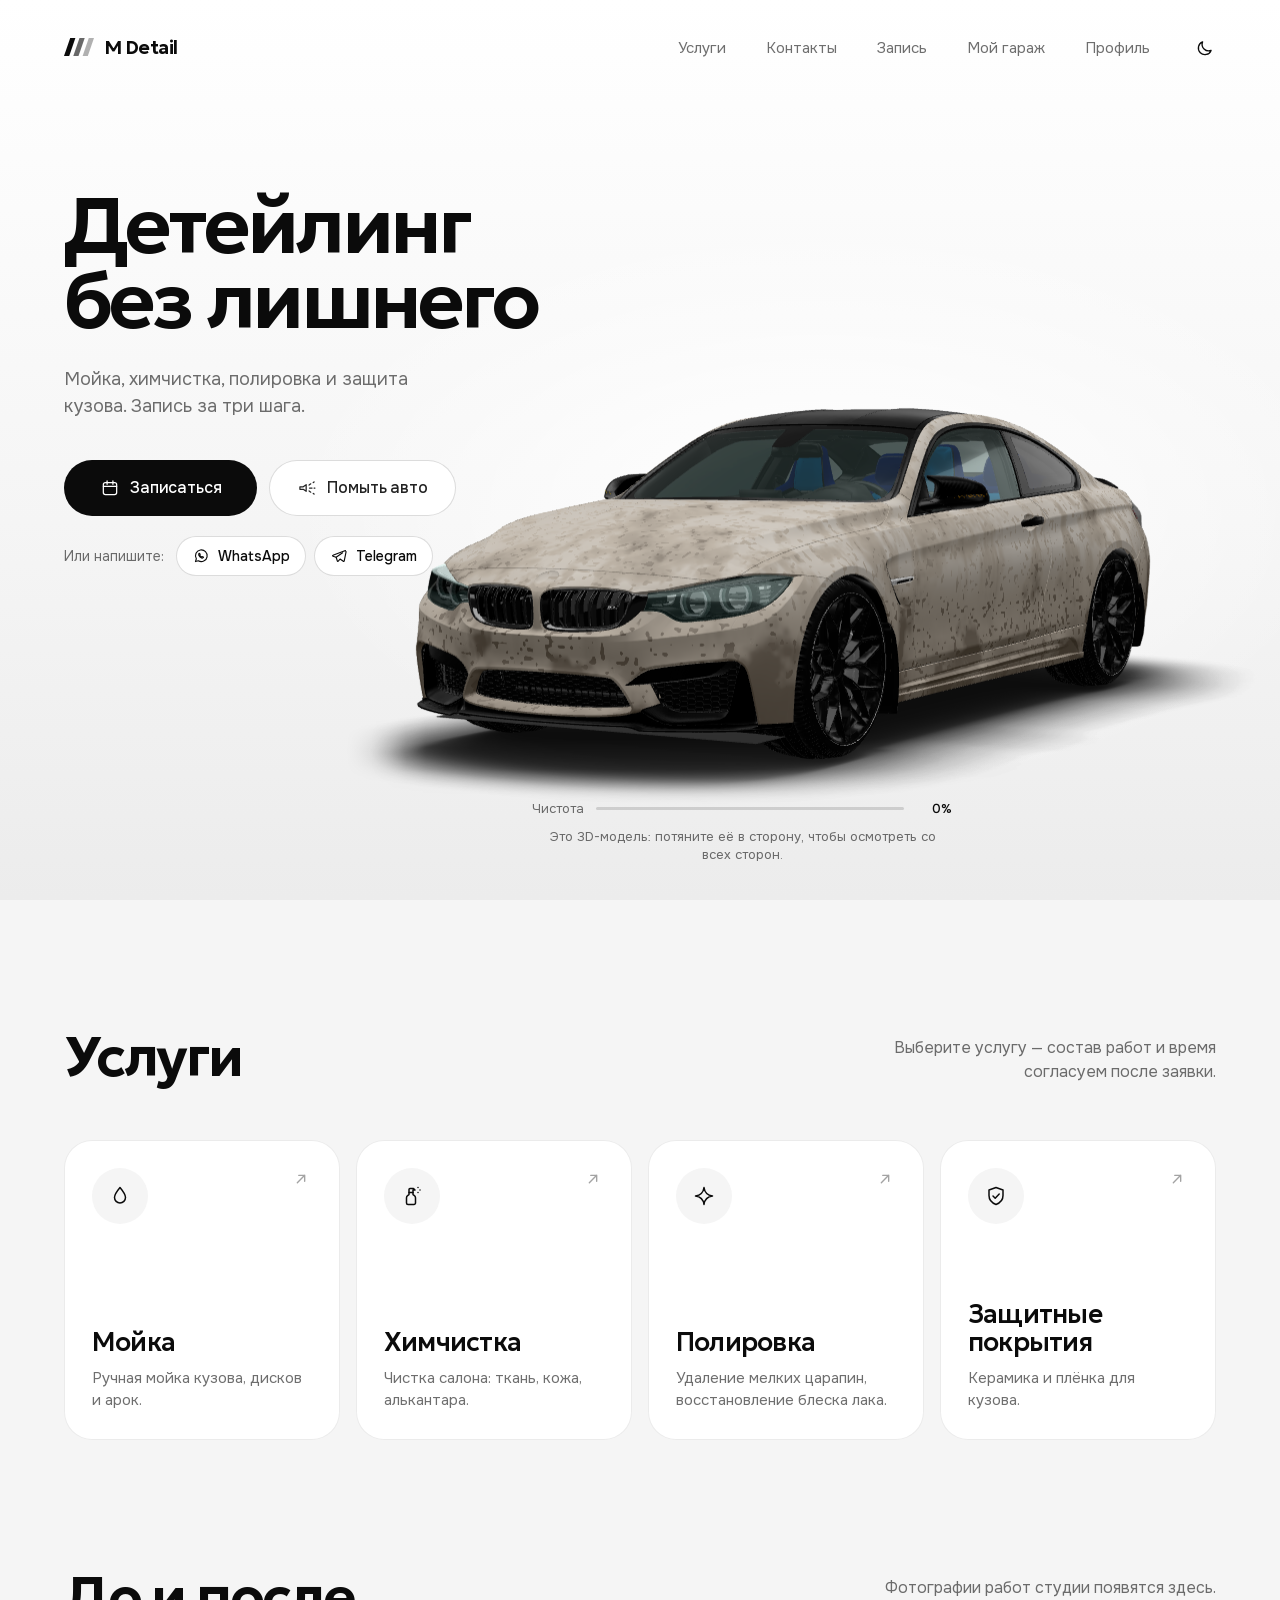
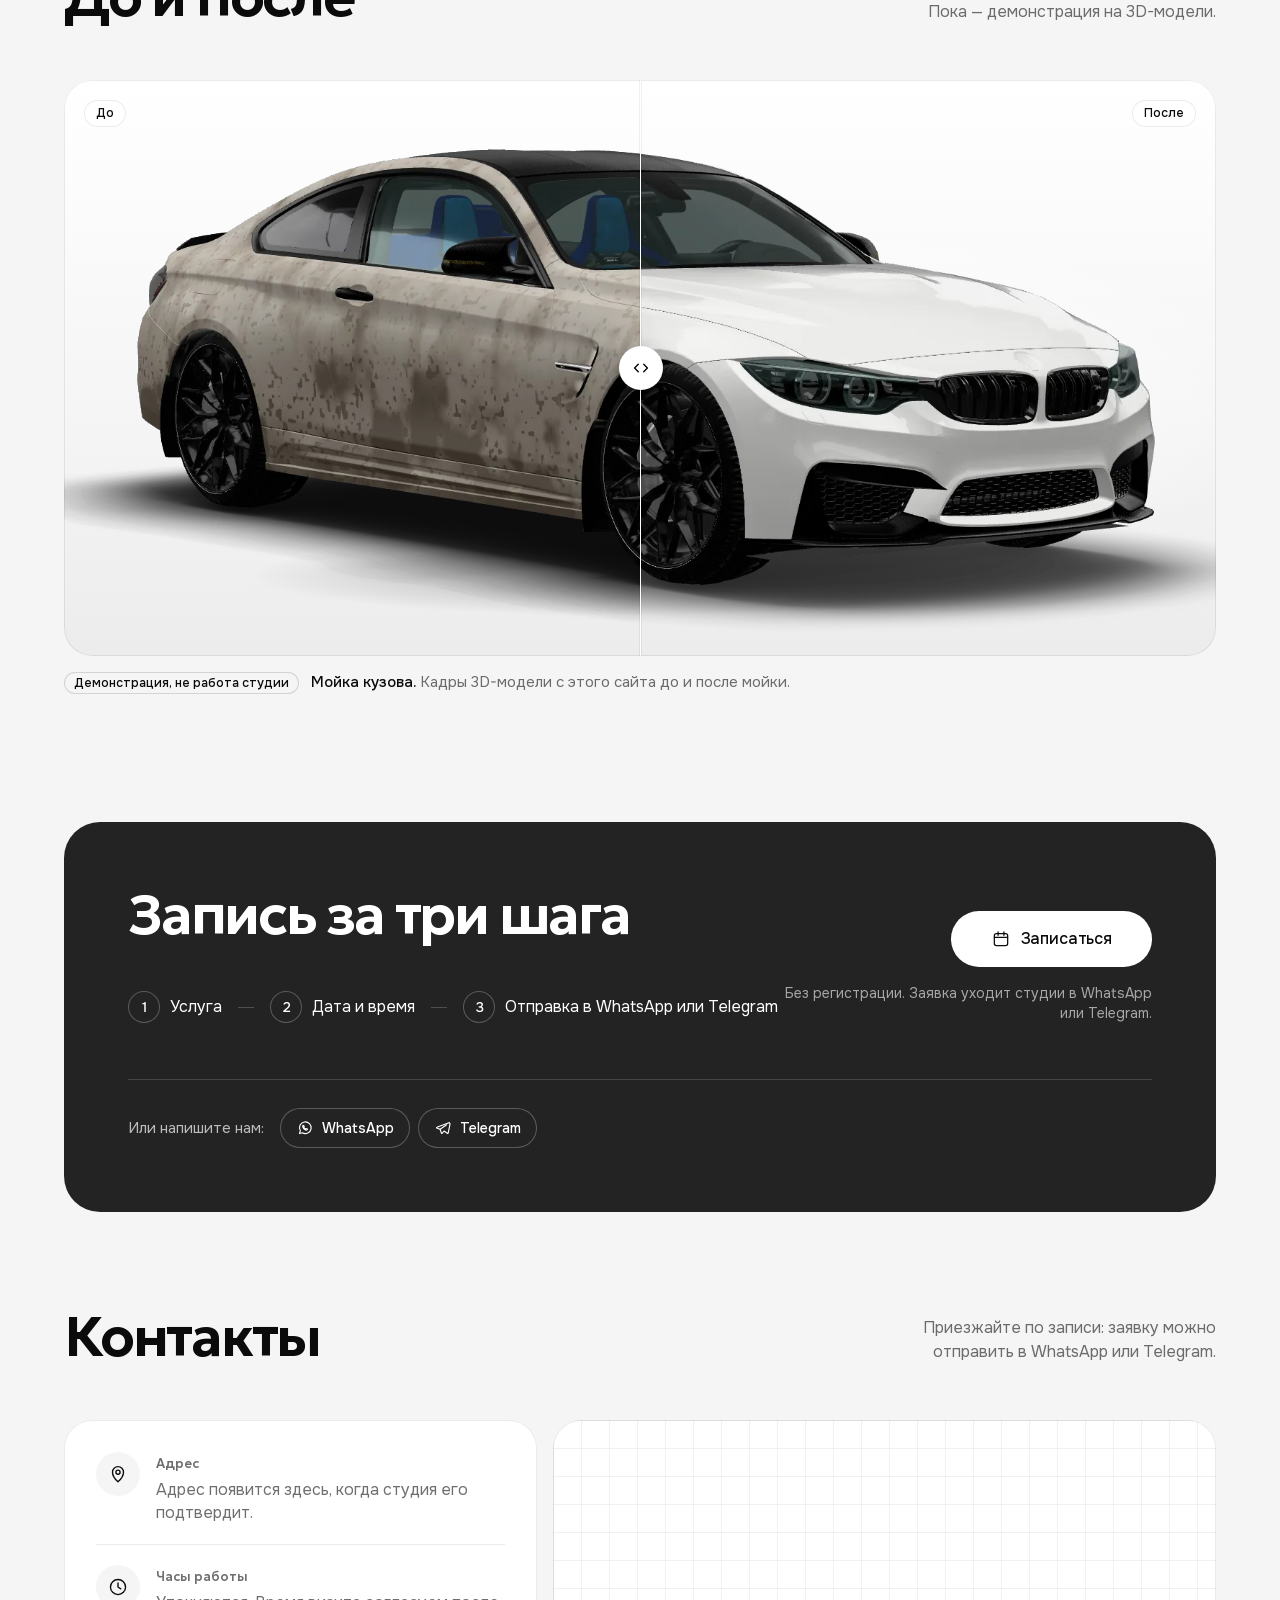
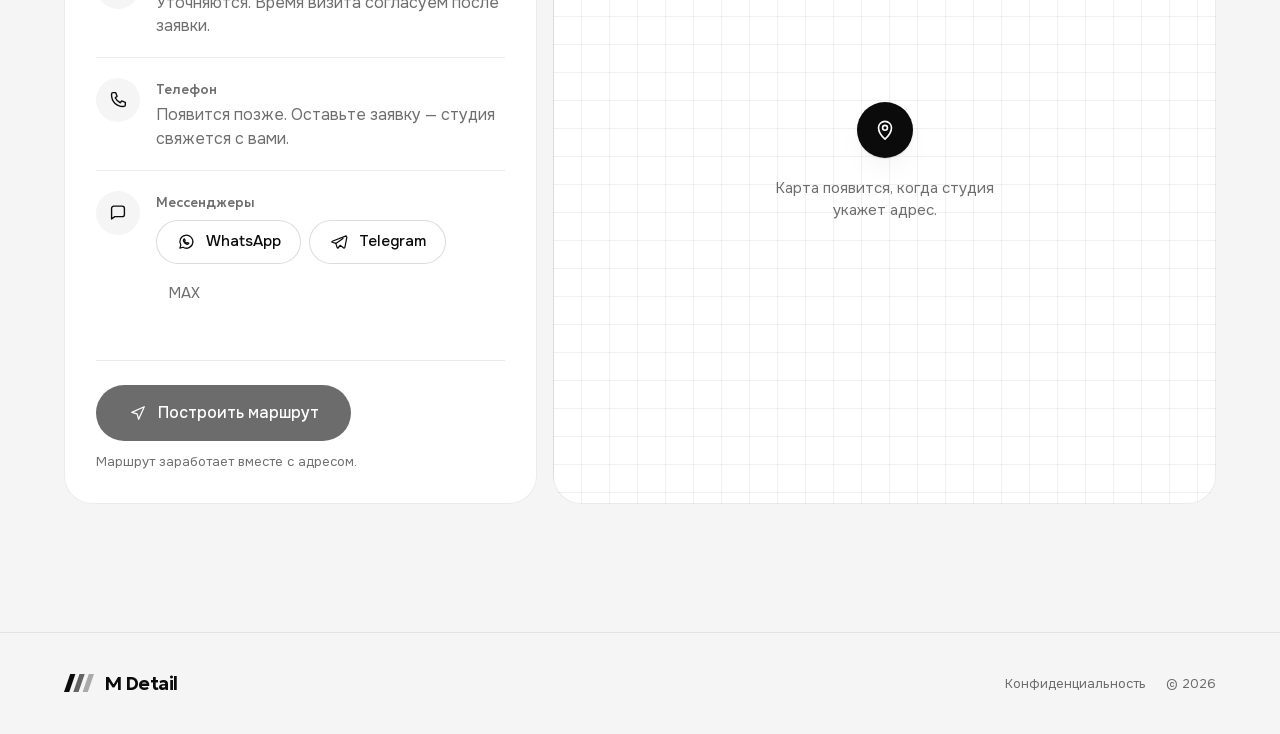
==== commit 31063e67: "Запись уходит в WhatsApp или Telegram, статусы убраны Co-Authored-By: Claude Opus 5.5 <noreply@anthr" ====
--- a/index.html
+++ b/index.html
@@ -1 +1 @@
-<!DOCTYPE html><html lang="ru" class="_8KDLtW_variable GpgOZW_variable antialiased"><head><meta charSet="utf-8"/><meta name="viewport" content="width=device-width, initial-scale=1, viewport-fit=cover"/><link rel="preload" href="/_next/static/media/01d917b2efda642a-s.p.0y1w0k24nk0rl.woff2" as="font" crossorigin="" type="font/woff2"/><link rel="preload" href="/_next/static/media/a30037bada340db0-s.p.1i0-tkhmnd6is.woff2" as="font" crossorigin="" type="font/woff2"/><link rel="preload" href="/_next/static/media/c50b0495a1ff0f08-s.p.2sla2yow9-9p_.woff2" as="font" crossorigin="" type="font/woff2"/><link rel="preload" href="/_next/static/media/f60ca64f6f52eefb-s.p.03a2ea1r26czb.woff2" as="font" crossorigin="" type="font/woff2"/><link rel="preload" as="image" href="/images/car-dirty.webp"/><link rel="stylesheet" href="/_next/static/chunks/21rjo34tvixds.css" data-precedence="next"/><link rel="preload" as="script" fetchPriority="low" href="/_next/static/chunks/1pcw6gskne7pf.js"/><script src="/_next/static/chunks/2whg2n5r_t_s1.js" async=""></script><script src="/_next/static/chunks/1k6vud4yuzdun.js" async=""></script><script src="/_next/static/chunks/1wt7al7iiuzbs.js" async=""></script><script src="/_next/static/chunks/turbopack-2u1d16houkiyo.js" async=""></script><script src="/_next/static/chunks/2j_1ek12102w8.js" async=""></script><script src="/_next/static/chunks/0v1-ka6yz-x9p.js" async=""></script><script src="/_next/static/chunks/3jsjjpqg6rqzz.js" async=""></script><script src="/_next/static/chunks/0y7fb0nxkplo_.js" async=""></script><script src="/_next/static/chunks/3_brqx5wmmbxr.js" async=""></script><script src="/_next/static/chunks/2murk3lf__4gj.js" async=""></script><title>M Detail — автодетейлинг</title><meta name="description" content="Мойка, химчистка, полировка и защитные покрытия. Запись за три шага, без регистрации."/><meta name="application-name" content="M Detail"/><link rel="manifest" href="/manifest.webmanifest"/><meta name="format-detection" content="telephone=no"/><meta name="mobile-web-app-capable" content="yes"/><meta name="apple-mobile-web-app-title" content="M Detail"/><meta name="apple-mobile-web-app-status-bar-style" content="default"/><link rel="icon" href="/icon.svg?icon.2i-bx4rjk7wer.svg" sizes="any" type="image/svg+xml"/><link rel="apple-touch-icon" href="/apple-icon.png?apple-icon.1ncug-gr4gdi1.png" sizes="180x180" type="image/png"/><meta name="next-size-adjust" content=""/><meta name="theme-color" media="(prefers-color-scheme: light)" content="#f5f5f5"/><meta name="theme-color" media="(prefers-color-scheme: dark)" content="#0a0a0a"/><script>(function(){try{var p=null;try{p=localStorage.getItem("md-theme")}catch(e){}var d=p==="dark"||(p!=="light"&&matchMedia("(prefers-color-scheme: dark)").matches);var t=d?"dark":"light";document.documentElement.dataset.theme=t;var m=document.createElement("meta");m.name="theme-color";m.id="md-theme-color";m.content={"light":"#f5f5f5","dark":"#0a0a0a"}[t];document.head.prepend(m)}catch(e){}})()</script><script src="/_next/static/chunks/0cz1d0mv5g_q7.js" noModule=""></script></head><body class="min-h-svh bg-mist text-graphite"><div hidden=""><!--$--><!--/$--></div><header class="absolute inset-x-0 top-0 z-40 pt-[env(safe-area-inset-top)]"><div class="mx-auto flex h-16 max-w-[1440px] items-center justify-between px-5 lg:h-24 lg:px-16"><a aria-label="M Detail — на главную" class="relative z-50 text-ink" href="/"><span class="inline-flex items-center gap-2.5 "><svg width="30" height="18" viewBox="0 0 30 18" fill="currentColor" aria-hidden="true"><path d="M6.200 0h5.200L5.200 18H0z"></path><path d="M15.500 0h5.200L14.500 18H9.300z" opacity="0.62"></path><path d="M24.800 0H30l-6.200 18h-5.200z" opacity="0.32"></path></svg><span class="font-display text-[19px] font-semibold tracking-[-0.03em]">M Detail</span></span></a><div class="flex items-center gap-1 lg:gap-8"><nav aria-label="Основная навигация" class="hidden items-center gap-10 lg:flex"><a class="text-[15px] transition-colors duration-200 hover:text-ink text-muted" href="/#services">Услуги</a><a class="text-[15px] transition-colors duration-200 hover:text-ink text-muted" href="/#contacts">Контакты</a><a class="text-[15px] transition-colors duration-200 hover:text-ink text-muted" href="/booking/">Запись</a><a class="text-[15px] transition-colors duration-200 hover:text-ink text-muted" href="/garage/">Мой гараж</a><a class="text-[15px] transition-colors duration-200 hover:text-ink text-muted" href="/profile/">Профиль</a></nav><button type="button" data-theme-toggle="true" aria-label="Тёмная тема" class="relative flex size-11 items-center justify-center rounded-full text-ink transition-colors duration-200 hover:bg-ink/[0.06] relative z-50 lg:-mr-2.5"><svg width="21" height="21" viewBox="0 0 24 24" fill="none" stroke="currentColor" stroke-width="1.5" stroke-linecap="round" stroke-linejoin="round" aria-hidden="true" class="transition-transform duration-300 ease-soft dark:hidden"><path d="M19.500 14.200A7.500 7.500 0 0 1 9.800 4.500a7.500 7.500 0 1 0 9.700 9.700z"></path></svg><svg width="22" height="22" viewBox="0 0 24 24" fill="none" stroke="currentColor" stroke-width="1.5" stroke-linecap="round" stroke-linejoin="round" aria-hidden="true" class="hidden transition-transform duration-300 ease-soft dark:block"><circle cx="12" cy="12" r="3.75"></circle><path d="M12 3.5v1.75M12 18.75v1.75M3.5 12h1.75M18.75 12h1.75M5.990 5.990l1.240 1.240M16.770 16.770l1.240 1.240M5.990 18.010l1.240-1.240M16.770 7.230l1.240-1.240"></path></svg></button><button type="button" aria-label="Открыть меню" aria-expanded="false" class="relative z-50 -mr-2 flex size-11 items-center justify-center text-ink lg:hidden"><span class="relative block h-[10px] w-6"><span class="absolute left-0 top-0 h-[1.5px] w-6 rounded-full bg-current transition-transform duration-300 ease-soft "></span><span class="absolute bottom-0 left-0 h-[1.5px] w-6 rounded-full bg-current transition-transform duration-300 ease-soft "></span></span></button></div></div></header><main><section id="top" class="studio relative overflow-clip pt-[calc(env(safe-area-inset-top)+64px)] lg:h-svh lg:max-h-[1000px] lg:min-h-[760px] lg:pt-0"><div class="relative mx-auto flex h-full max-w-[1440px] flex-col px-5 lg:px-16"><div class="pointer-events-none relative z-10 pt-5 lg:pt-[clamp(150px,21vh,210px)]"><h1 class="text-[clamp(40px,11.2vw,52px)] font-semibold leading-[0.98] tracking-[-0.045em] text-ink lg:text-[clamp(64px,6.2vw,96px)] lg:leading-[0.94]" style="opacity:0.4;transform:translateY(22px)">Детейлинг<br/>без лишнего</h1><p class="mt-4 max-w-[30ch] text-[16px] leading-[1.45] text-muted lg:mt-7 lg:max-w-[34ch] lg:text-[18px] lg:leading-[1.5]" style="opacity:0.4;transform:translateY(22px)">Мойка, химчистка, полировка и защита кузова. Запись за три шага.</p></div><div class="relative -mx-5 mt-1 lg:pointer-events-none lg:absolute lg:inset-0 lg:mx-0 lg:mt-0"><div class="relative ml-[-6vw] w-[124vw] lg:pointer-events-auto lg:absolute lg:bottom-[clamp(40px,9vh,96px)] lg:right-[-5vw] lg:ml-0 lg:w-[min(78vw,1180px)]" style="opacity:0;transform:translateX(70px)"><img alt="Автомобиль перед мойкой" draggable="false" width="1999" height="999" decoding="async" data-nimg="1" class="car-poster h-auto w-full select-none transition-opacity duration-700 ease-soft opacity-100" style="color:transparent" src="/images/car-dirty.webp"/><div class="car-canvas absolute inset-0 transition-opacity duration-700 ease-soft opacity-0"><!--$!--><template data-dgst=""></template><!--/$--></div></div><div class="relative mt-1 px-5 lg:pointer-events-auto lg:absolute lg:bottom-[clamp(20px,4vh,48px)] lg:left-[58%] lg:mt-0 lg:w-[420px] lg:-translate-x-1/2 lg:px-0" style="opacity:0.4;transform:translateY(22px)"><div class="mx-auto w-full max-w-[340px] lg:max-w-[420px]"><div class="flex min-h-[36px] items-center justify-center gap-3"><p aria-live="polite" class="text-center text-[12.5px] leading-[1.35] text-muted lg:text-[13px]">Загружаем 3D-модель…</p></div></div></div></div><div class="relative z-10 mt-6 flex gap-2.5 pb-8 lg:mt-10 lg:w-fit lg:gap-3 lg:pb-0" style="opacity:0.4;transform:translateY(22px)"><a class="inline-flex h-14 items-center justify-center gap-2.5 rounded-full text-[16px] font-medium tracking-[-0.01em] transition-[background-color,box-shadow,transform] duration-200 ease-soft bg-ink text-white hover:bg-graphite active:scale-[0.985] order-2 flex-1 whitespace-nowrap px-4 lg:order-1 lg:flex-none lg:px-9" href="/booking/"><svg width="20" height="20" viewBox="0 0 24 24" fill="none" stroke="currentColor" stroke-width="1.5" stroke-linecap="round" stroke-linejoin="round" aria-hidden="true"><rect x="4" y="5.5" width="16" height="14.5" rx="2.5"></rect><path d="M4 10h16M8.5 3.5v4M15.5 3.5v4"></path></svg>Записаться</a><button type="button" class="inline-flex h-14 items-center justify-center gap-2.5 rounded-full text-[16px] font-medium tracking-[-0.01em] transition-[background-color,box-shadow,transform] duration-200 ease-soft bg-white text-graphite ring-1 ring-inset ring-line-strong hover:ring-graphite active:scale-[0.985] order-1 flex-1 whitespace-nowrap px-4 disabled:opacity-50 lg:order-2 lg:flex-none lg:px-7" aria-pressed="false" disabled=""><svg width="20" height="20" viewBox="0 0 24 24" fill="none" stroke="currentColor" stroke-width="1.5" stroke-linecap="round" stroke-linejoin="round" aria-hidden="true"><path d="M3.500 10.500h4l3.500-2.500v8l-3.500-2.500h-4z"></path><path d="m14.500 8.500 2-1.500M15 12h3M14.500 15.500l2 1.500M19.500 5.500l1-.8M20.500 12h1M19.500 18.500l1 .8"></path></svg>Помыть авто</button></div></div></section><section id="services" class="scroll-mt-6 bg-mist"><div class="mx-auto max-w-[1440px] px-5 py-16 lg:px-16 lg:py-32"><div class="flex flex-col gap-3 lg:flex-row lg:items-end lg:justify-between"><h2 class="text-[34px] font-semibold leading-none tracking-[-0.04em] text-ink lg:text-[56px]">Услуги</h2><p class="max-w-[36ch] text-[15px] leading-[1.5] text-muted lg:text-right lg:text-[16px]">Выберите услугу — состав работ и время согласуем после заявки.</p></div><ul class="mt-8 grid gap-2.5 sm:grid-cols-2 lg:mt-14 lg:grid-cols-4 lg:gap-4"><li class="flex"><a class="group flex h-full w-full items-start gap-4 rounded-[22px] bg-white p-4 text-left ring-1 ring-inset ring-line transition-[background-color,color,box-shadow] duration-300 ease-soft hover:bg-graphite hover:text-white hover:ring-graphite lg:h-[300px] lg:flex-col lg:items-stretch lg:justify-between lg:gap-0 lg:rounded-card lg:p-7" href="/booking/?service=wash"><span class="flex items-start justify-between"><span class="flex size-12 items-center justify-center rounded-full bg-mist text-ink transition-colors duration-300 group-hover:bg-white/10 group-hover:text-white lg:size-14"><svg width="24" height="24" viewBox="0 0 24 24" fill="none" stroke="currentColor" stroke-width="1.5" stroke-linecap="round" stroke-linejoin="round" aria-hidden="true"><path d="M12 3.5c3 3.6 5.5 6.6 5.5 10a5.5 5.5 0 0 1-11 0c0-3.4 2.500-6.4 5.5-10z"></path></svg></span><svg width="22" height="22" viewBox="0 0 24 24" fill="none" stroke="currentColor" stroke-width="1.5" stroke-linecap="round" stroke-linejoin="round" aria-hidden="true" class="hidden text-faint transition-[color,transform] duration-300 ease-soft group-hover:translate-x-0.5 group-hover:-translate-y-0.5 group-hover:text-white lg:block"><path d="M8 16 16 8M9.500 8H16v6.500"></path></svg></span><span class="min-w-0 flex-1 lg:flex-none"><span class="sr-only">Записаться: </span><span class="block font-display text-[19px] font-medium leading-tight tracking-[-0.03em] text-ink transition-colors duration-300 group-hover:text-white lg:text-[26px] lg:leading-[1.08]">Мойка</span><span class="mt-1 block text-[14px] leading-[1.4] text-muted transition-colors duration-300 group-hover:text-white/70 lg:mt-3 lg:min-h-[44px] lg:text-[15px] lg:leading-[1.45]">Ручная мойка кузова, дисков и арок.</span></span><svg width="20" height="20" viewBox="0 0 24 24" fill="none" stroke="currentColor" stroke-width="1.5" stroke-linecap="round" stroke-linejoin="round" aria-hidden="true" class="mt-3.5 shrink-0 text-faint transition-colors duration-300 group-hover:text-white lg:hidden"><path d="M8 16 16 8M9.500 8H16v6.500"></path></svg></a></li><li class="flex"><a class="group flex h-full w-full items-start gap-4 rounded-[22px] bg-white p-4 text-left ring-1 ring-inset ring-line transition-[background-color,color,box-shadow] duration-300 ease-soft hover:bg-graphite hover:text-white hover:ring-graphite lg:h-[300px] lg:flex-col lg:items-stretch lg:justify-between lg:gap-0 lg:rounded-card lg:p-7" href="/booking/?service=interior"><span class="flex items-start justify-between"><span class="flex size-12 items-center justify-center rounded-full bg-mist text-ink transition-colors duration-300 group-hover:bg-white/10 group-hover:text-white lg:size-14"><svg width="24" height="24" viewBox="0 0 24 24" fill="none" stroke="currentColor" stroke-width="1.5" stroke-linecap="round" stroke-linejoin="round" aria-hidden="true"><path d="M8 20.500h6a1.500 1.500 0 0 0 1.500-1.500v-5.200a3 3 0 0 0-1.400-2.500L13 10.600V8.500H9v2.100l-1.100.7a3 3 0 0 0-1.400 2.500V19A1.500 1.500 0 0 0 8 20.500z"></path><path d="M9 8.500V5.500a1 1 0 0 1 1-1h3.500l1.500 1.500h-2v2.500"></path><path d="M18 3.500h.01M20 6h.01M18 8.500h.01"></path></svg></span><svg width="22" height="22" viewBox="0 0 24 24" fill="none" stroke="currentColor" stroke-width="1.5" stroke-linecap="round" stroke-linejoin="round" aria-hidden="true" class="hidden text-faint transition-[color,transform] duration-300 ease-soft group-hover:translate-x-0.5 group-hover:-translate-y-0.5 group-hover:text-white lg:block"><path d="M8 16 16 8M9.500 8H16v6.500"></path></svg></span><span class="min-w-0 flex-1 lg:flex-none"><span class="sr-only">Записаться: </span><span class="block font-display text-[19px] font-medium leading-tight tracking-[-0.03em] text-ink transition-colors duration-300 group-hover:text-white lg:text-[26px] lg:leading-[1.08]">Химчистка</span><span class="mt-1 block text-[14px] leading-[1.4] text-muted transition-colors duration-300 group-hover:text-white/70 lg:mt-3 lg:min-h-[44px] lg:text-[15px] lg:leading-[1.45]">Чистка салона: ткань, кожа, алькантара.</span></span><svg width="20" height="20" viewBox="0 0 24 24" fill="none" stroke="currentColor" stroke-width="1.5" stroke-linecap="round" stroke-linejoin="round" aria-hidden="true" class="mt-3.5 shrink-0 text-faint transition-colors duration-300 group-hover:text-white lg:hidden"><path d="M8 16 16 8M9.500 8H16v6.500"></path></svg></a></li><li class="flex"><a class="group flex h-full w-full items-start gap-4 rounded-[22px] bg-white p-4 text-left ring-1 ring-inset ring-line transition-[background-color,color,box-shadow] duration-300 ease-soft hover:bg-graphite hover:text-white hover:ring-graphite lg:h-[300px] lg:flex-col lg:items-stretch lg:justify-between lg:gap-0 lg:rounded-card lg:p-7" href="/booking/?service=polish"><span class="flex items-start justify-between"><span class="flex size-12 items-center justify-center rounded-full bg-mist text-ink transition-colors duration-300 group-hover:bg-white/10 group-hover:text-white lg:size-14"><svg width="24" height="24" viewBox="0 0 24 24" fill="none" stroke="currentColor" stroke-width="1.5" stroke-linecap="round" stroke-linejoin="round" aria-hidden="true"><path d="M12 3.500c.6 4.600 3.900 7.900 8.500 8.500-4.600.6-7.900 3.900-8.500 8.500-.6-4.600-3.900-7.900-8.500-8.500 4.600-.6 7.900-3.900 8.500-8.500z"></path></svg></span><svg width="22" height="22" viewBox="0 0 24 24" fill="none" stroke="currentColor" stroke-width="1.5" stroke-linecap="round" stroke-linejoin="round" aria-hidden="true" class="hidden text-faint transition-[color,transform] duration-300 ease-soft group-hover:translate-x-0.5 group-hover:-translate-y-0.5 group-hover:text-white lg:block"><path d="M8 16 16 8M9.500 8H16v6.500"></path></svg></span><span class="min-w-0 flex-1 lg:flex-none"><span class="sr-only">Записаться: </span><span class="block font-display text-[19px] font-medium leading-tight tracking-[-0.03em] text-ink transition-colors duration-300 group-hover:text-white lg:text-[26px] lg:leading-[1.08]">Полировка</span><span class="mt-1 block text-[14px] leading-[1.4] text-muted transition-colors duration-300 group-hover:text-white/70 lg:mt-3 lg:min-h-[44px] lg:text-[15px] lg:leading-[1.45]">Удаление мелких царапин, восстановление блеска лака.</span></span><svg width="20" height="20" viewBox="0 0 24 24" fill="none" stroke="currentColor" stroke-width="1.5" stroke-linecap="round" stroke-linejoin="round" aria-hidden="true" class="mt-3.5 shrink-0 text-faint transition-colors duration-300 group-hover:text-white lg:hidden"><path d="M8 16 16 8M9.500 8H16v6.500"></path></svg></a></li><li class="flex"><a class="group flex h-full w-full items-start gap-4 rounded-[22px] bg-white p-4 text-left ring-1 ring-inset ring-line transition-[background-color,color,box-shadow] duration-300 ease-soft hover:bg-graphite hover:text-white hover:ring-graphite lg:h-[300px] lg:flex-col lg:items-stretch lg:justify-between lg:gap-0 lg:rounded-card lg:p-7" href="/booking/?service=coating"><span class="flex items-start justify-between"><span class="flex size-12 items-center justify-center rounded-full bg-mist text-ink transition-colors duration-300 group-hover:bg-white/10 group-hover:text-white lg:size-14"><svg width="24" height="24" viewBox="0 0 24 24" fill="none" stroke="currentColor" stroke-width="1.5" stroke-linecap="round" stroke-linejoin="round" aria-hidden="true"><path d="M12 3.500 19 6v5.500c0 4.300-2.800 7.400-7 9-4.200-1.600-7-4.700-7-9V6z"></path><path d="m9 12 2.200 2.200 4-4.200"></path></svg></span><svg width="22" height="22" viewBox="0 0 24 24" fill="none" stroke="currentColor" stroke-width="1.5" stroke-linecap="round" stroke-linejoin="round" aria-hidden="true" class="hidden text-faint transition-[color,transform] duration-300 ease-soft group-hover:translate-x-0.5 group-hover:-translate-y-0.5 group-hover:text-white lg:block"><path d="M8 16 16 8M9.500 8H16v6.500"></path></svg></span><span class="min-w-0 flex-1 lg:flex-none"><span class="sr-only">Записаться: </span><span class="block font-display text-[19px] font-medium leading-tight tracking-[-0.03em] text-ink transition-colors duration-300 group-hover:text-white lg:text-[26px] lg:leading-[1.08]">Защитные покрытия</span><span class="mt-1 block text-[14px] leading-[1.4] text-muted transition-colors duration-300 group-hover:text-white/70 lg:mt-3 lg:min-h-[44px] lg:text-[15px] lg:leading-[1.45]">Керамика и плёнка для кузова.</span></span><svg width="20" height="20" viewBox="0 0 24 24" fill="none" stroke="currentColor" stroke-width="1.5" stroke-linecap="round" stroke-linejoin="round" aria-hidden="true" class="mt-3.5 shrink-0 text-faint transition-colors duration-300 group-hover:text-white lg:hidden"><path d="M8 16 16 8M9.500 8H16v6.500"></path></svg></a></li></ul></div></section><section id="works" aria-labelledby="works-title" class="scroll-mt-6 bg-mist"><div class="mx-auto max-w-[1440px] px-5 pb-16 lg:px-16 lg:pb-32"><div class="flex flex-col gap-3 lg:flex-row lg:items-end lg:justify-between"><h2 id="works-title" class="text-[34px] font-semibold leading-none tracking-[-0.04em] text-ink lg:text-[56px]">До и после</h2><p class="max-w-[36ch] text-[15px] leading-[1.5] text-muted lg:text-right lg:text-[16px]">Фотографии работ студии появятся здесь. Пока — демонстрация на 3D-модели.</p></div><ul class="mt-8 grid gap-6 lg:mt-14 lg:gap-10"><li><figure><div class="studio relative cursor-ew-resize touch-pan-y select-none overflow-hidden rounded-card ring-1 ring-inset ring-line" style="aspect-ratio:1600 / 800"><div aria-hidden="true" class="absolute inset-x-[16%] bottom-[7%] h-[14%] rounded-[50%] bg-[radial-gradient(closest-side,rgb(0_0_0/0.28),transparent)] dark:bg-[radial-gradient(closest-side,rgb(0_0_0/0.7),transparent)]"></div><img alt="Та же 3D-модель после мойки — демонстрация" draggable="false" loading="lazy" decoding="async" data-nimg="fill" class="pointer-events-none absolute inset-0 size-full select-none object-contain" style="position:absolute;height:100%;width:100%;left:0;top:0;right:0;bottom:0;color:transparent" src="/images/demo-after.webp"/><div class="absolute inset-0" style="clip-path:inset(0 50% 0 0)"><img alt="3D-модель автомобиля в грязи — демонстрация" draggable="false" loading="lazy" decoding="async" data-nimg="fill" class="pointer-events-none absolute inset-0 size-full select-none object-contain" style="position:absolute;height:100%;width:100%;left:0;top:0;right:0;bottom:0;color:transparent" src="/images/demo-before.webp"/></div><span class="pointer-events-none absolute left-3 top-3 rounded-full bg-white/85 px-3 py-1 text-[12.5px] font-medium text-ink ring-1 ring-inset ring-line backdrop-blur-md lg:left-5 lg:top-5">До</span><span class="pointer-events-none absolute right-3 top-3 rounded-full bg-white/85 px-3 py-1 text-[12.5px] font-medium text-ink ring-1 ring-inset ring-line backdrop-blur-md lg:right-5 lg:top-5">После</span><div class="pointer-events-none absolute inset-y-0 w-px bg-[#fff] shadow-[0_0_0_0.5px_rgb(0_0_0/0.12)]" style="left:50%"><div role="slider" tabindex="0" aria-label="Мойка кузова: сравнение до и после" aria-valuemin="0" aria-valuemax="100" aria-valuenow="50" aria-valuetext="Показано «до» на 50 %" class="pointer-events-auto absolute left-1/2 top-1/2 flex size-11 -translate-x-1/2 -translate-y-1/2 items-center justify-center rounded-full bg-[#fff] text-[#0b0b0b] shadow-[0_6px_20px_-6px_rgb(0_0_0/0.35)] outline-offset-4 transition-transform duration-200 ease-soft active:scale-95"><svg width="22" height="22" viewBox="0 0 24 24" fill="none" stroke="currentColor" stroke-width="1.6" stroke-linecap="round" stroke-linejoin="round" aria-hidden="true"><path d="m9 8-4 4 4 4M15 8l4 4-4 4"></path></svg></div></div></div><figcaption class="mt-3 flex flex-wrap items-center gap-x-3 gap-y-1.5 text-[14px] leading-[1.45] text-muted lg:mt-4 lg:text-[15px]"><span class="rounded-full px-2.5 py-0.5 text-[12.5px] font-medium text-ink ring-1 ring-inset ring-line-strong">Демонстрация, не работа студии</span><span><span class="font-medium text-ink">Мойка кузова<!-- -->.</span> <!-- -->Кадры 3D-модели с этого сайта до и после мойки.</span></figcaption></figure></li></ul></div></section><section aria-labelledby="booking-title" class="bg-mist"><div class="mx-auto max-w-[1440px] px-3 pb-10 lg:px-16 lg:pb-24"><div class="tone-fixed rounded-[28px] bg-graphite px-6 py-10 text-white lg:rounded-panel lg:px-16 lg:py-16"><div class="lg:flex lg:items-end lg:justify-between lg:gap-12"><div class="lg:w-[560px]"><h2 id="booking-title" class="text-[32px] font-semibold leading-[1.02] tracking-[-0.04em] lg:text-[56px]">Запись за три шага</h2><ol class="mt-7 flex flex-col gap-3 sm:hidden"><li class="flex items-center gap-3 text-[16px]"><span class="flex size-8 items-center justify-center rounded-full text-[14px] font-medium ring-1 ring-inset ring-white/25">1</span>Услуга</li><li class="flex items-center gap-3 text-[16px]"><span class="flex size-8 items-center justify-center rounded-full text-[14px] font-medium ring-1 ring-inset ring-white/25">2</span>Дата и время</li><li class="flex items-center gap-3 text-[16px]"><span class="flex size-8 items-center justify-center rounded-full text-[14px] font-medium ring-1 ring-inset ring-white/25">3</span>Телефон</li></ol><ol class="flex w-full items-center mt-10 hidden max-w-[560px] sm:flex lg:mt-12"><li class="flex items-center flex-auto"><span class="flex items-center gap-2.5"><span class="flex size-8 shrink-0 items-center justify-center rounded-full text-[14px] font-medium tabular-nums transition-colors duration-200 text-white ring-1 ring-inset ring-white/25">1</span><span class="whitespace-nowrap text-[15px] leading-none lg:text-[16px]  text-white">Услуга</span></span><span aria-hidden="true" class="mx-3 h-px min-w-4 flex-1 lg:mx-4 bg-white/20"></span></li><li class="flex items-center flex-auto"><span class="flex items-center gap-2.5"><span class="flex size-8 shrink-0 items-center justify-center rounded-full text-[14px] font-medium tabular-nums transition-colors duration-200 text-white ring-1 ring-inset ring-white/25">2</span><span class="whitespace-nowrap text-[15px] leading-none lg:text-[16px]  text-white">Дата и время</span></span><span aria-hidden="true" class="mx-3 h-px min-w-4 flex-1 lg:mx-4 bg-white/20"></span></li><li class="flex items-center flex-none"><span class="flex items-center gap-2.5"><span class="flex size-8 shrink-0 items-center justify-center rounded-full text-[14px] font-medium tabular-nums transition-colors duration-200 text-white ring-1 ring-inset ring-white/25">3</span><span class="whitespace-nowrap text-[15px] leading-none lg:text-[16px]  text-white">Телефон</span></span></li></ol></div><div class="mt-9 lg:mt-0 lg:text-right"><a class="inline-flex h-14 items-center justify-center gap-2.5 rounded-full text-[16px] font-medium tracking-[-0.01em] transition-[background-color,box-shadow,transform] duration-200 ease-soft bg-white text-ink hover:bg-mist active:scale-[0.985] w-full px-7 lg:w-auto lg:px-10" href="/booking/"><svg width="20" height="20" viewBox="0 0 24 24" fill="none" stroke="currentColor" stroke-width="1.5" stroke-linecap="round" stroke-linejoin="round" aria-hidden="true"><rect x="4" y="5.5" width="16" height="14.5" rx="2.5"></rect><path d="M4 10h16M8.5 3.5v4M15.5 3.5v4"></path></svg>Записаться</a><p class="mt-4 text-[14px] leading-[1.45] text-white/60">Без регистрации. Время подтвердим после заявки.</p></div></div><div class="mt-10 border-t border-white/15 pt-7 lg:mt-14"><a class="inline-flex items-center gap-2 text-[15px] text-white/70 underline-offset-4 transition-colors duration-200 hover:text-white hover:underline" href="/#contacts">Или напишите нам — контакты и адрес<svg width="18" height="18" viewBox="0 0 24 24" fill="none" stroke="currentColor" stroke-width="1.5" stroke-linecap="round" stroke-linejoin="round" aria-hidden="true" class="rotate-90"><path d="M8 16 16 8M9.500 8H16v6.500"></path></svg></a></div></div></div></section><section id="contacts" aria-labelledby="contacts-title" class="scroll-mt-6 bg-mist"><div class="mx-auto max-w-[1440px] px-5 pb-16 lg:px-16 lg:pb-32"><div class="flex flex-col gap-3 lg:flex-row lg:items-end lg:justify-between"><h2 id="contacts-title" class="text-[34px] font-semibold leading-none tracking-[-0.04em] text-ink lg:text-[56px]">Контакты</h2><p class="max-w-[36ch] text-[15px] leading-[1.5] text-muted lg:text-right lg:text-[16px]">Приезжайте по записи — время подтвердим после заявки.</p></div><div class="mt-8 grid gap-3 lg:mt-14 lg:grid-cols-[minmax(0,5fr)_minmax(0,7fr)] lg:gap-4"><div class="rounded-card bg-white p-5 ring-1 ring-inset ring-line lg:p-8"><ul><li class="flex gap-4 border-t border-line py-5 first:border-t-0 first:pt-0"><span class="flex size-11 shrink-0 items-center justify-center rounded-full bg-mist text-ink"><svg width="22" height="22" viewBox="0 0 24 24" fill="none" stroke="currentColor" stroke-width="1.5" stroke-linecap="round" stroke-linejoin="round" aria-hidden="true"><path d="M12 20.5s-6-5.400-6-10.500a6 6 0 0 1 12 0c0 5.100-6 10.500-6 10.500z"></path><circle cx="12" cy="10" r="2.250"></circle></svg></span><div class="min-w-0 flex-1 pt-0.5"><h3 class="font-sans text-[13px] font-medium text-muted">Адрес</h3><div class="mt-1 text-[16px] leading-[1.45] text-ink"><span class="text-muted">Адрес появится здесь, когда студия его подтвердит.</span></div></div></li><li class="flex gap-4 border-t border-line py-5 first:border-t-0 first:pt-0"><span class="flex size-11 shrink-0 items-center justify-center rounded-full bg-mist text-ink"><svg width="22" height="22" viewBox="0 0 24 24" fill="none" stroke="currentColor" stroke-width="1.5" stroke-linecap="round" stroke-linejoin="round" aria-hidden="true"><circle cx="12" cy="12" r="8.250"></circle><path d="M12 7.500V12l3 2"></path></svg></span><div class="min-w-0 flex-1 pt-0.5"><h3 class="font-sans text-[13px] font-medium text-muted">Часы работы</h3><div class="mt-1 text-[16px] leading-[1.45] text-ink"><span class="text-muted">Уточняются. Время визита согласуем после заявки.</span></div></div></li><li class="flex gap-4 border-t border-line py-5 first:border-t-0 first:pt-0"><span class="flex size-11 shrink-0 items-center justify-center rounded-full bg-mist text-ink"><svg width="22" height="22" viewBox="0 0 24 24" fill="none" stroke="currentColor" stroke-width="1.5" stroke-linecap="round" stroke-linejoin="round" aria-hidden="true"><path d="M6.500 4h3l1.500 4-2 1.500a11 11 0 0 0 5.500 5.500l1.500-2 4 1.500v3a1.500 1.500 0 0 1-1.500 1.500C10.500 19.500 4.500 13.500 5 5.500A1.500 1.500 0 0 1 6.500 4z"></path></svg></span><div class="min-w-0 flex-1 pt-0.5"><h3 class="font-sans text-[13px] font-medium text-muted">Телефон</h3><div class="mt-1 text-[16px] leading-[1.45] text-ink"><span class="text-muted">Появится позже. Оставьте заявку — студия свяжется с вами.</span></div></div></li><li class="flex gap-4 border-t border-line py-5 first:border-t-0 first:pt-0"><span class="flex size-11 shrink-0 items-center justify-center rounded-full bg-mist text-ink"><svg width="22" height="22" viewBox="0 0 24 24" fill="none" stroke="currentColor" stroke-width="1.5" stroke-linecap="round" stroke-linejoin="round" aria-hidden="true"><path d="M5 18.500V7a2.500 2.500 0 0 1 2.500-2.500h9A2.500 2.500 0 0 1 19 7v6.500a2.500 2.500 0 0 1-2.500 2.500H8.500z"></path></svg></span><div class="min-w-0 flex-1 pt-0.5"><h3 class="font-sans text-[13px] font-medium text-muted">Мессенджеры</h3><div class="mt-1 text-[16px] leading-[1.45] text-ink"><div class="pt-1"><div><ul class="flex flex-wrap gap-2"><li><button type="button" class="inline-flex h-11 items-center rounded-full px-5 text-[15px] font-medium ring-1 ring-inset transition-colors duration-200 ring-line-strong text-graphite hover:ring-graphite bg-white">WhatsApp</button></li><li><button type="button" class="inline-flex h-11 items-center rounded-full px-5 text-[15px] font-medium ring-1 ring-inset transition-colors duration-200 ring-line-strong text-graphite hover:ring-graphite bg-white">Telegram</button></li><li><button type="button" class="inline-flex h-11 items-center rounded-full px-5 text-[15px] font-medium ring-1 ring-inset transition-colors duration-200 ring-line-strong text-graphite hover:ring-graphite bg-white">MAX</button></li></ul></div></div></div></div></li></ul><div class="mt-6 border-t border-line pt-6"><button type="button" class="inline-flex h-14 w-full items-center justify-center gap-2.5 rounded-full bg-ink px-8 text-[16px] font-medium text-white transition-[background-color,transform] duration-200 hover:bg-graphite active:scale-[0.985] sm:w-auto opacity-60" aria-describedby="route-note"><svg width="20" height="20" viewBox="0 0 24 24" fill="none" stroke="currentColor" stroke-width="1.5" stroke-linecap="round" stroke-linejoin="round" aria-hidden="true"><path d="m4.500 11.200 15-6.700-6.700 15-1.900-6.400z"></path></svg>Построить маршрут</button><p id="route-note" class="mt-3 text-[13px] leading-[1.45] text-muted">Маршрут заработает вместе с адресом.</p></div></div><div class="relative aspect-[4/3] overflow-hidden rounded-card bg-white ring-1 ring-inset ring-line lg:aspect-auto lg:h-full lg:min-h-[420px]"><div aria-hidden="true" class="absolute inset-0 opacity-70 [background-image:linear-gradient(var(--c-line)_1px,transparent_1px),linear-gradient(90deg,var(--c-line)_1px,transparent_1px)] [background-size:28px_28px]"></div><div class="relative flex h-full flex-col items-center justify-center px-6 text-center"><span class="flex size-14 items-center justify-center rounded-full bg-ink text-white shadow-soft"><svg width="26" height="26" viewBox="0 0 24 24" fill="none" stroke="currentColor" stroke-width="1.5" stroke-linecap="round" stroke-linejoin="round" aria-hidden="true"><path d="M12 20.5s-6-5.400-6-10.500a6 6 0 0 1 12 0c0 5.100-6 10.500-6 10.500z"></path><circle cx="12" cy="10" r="2.250"></circle></svg></span><p class="mt-5 max-w-[30ch] text-[15px] leading-[1.45] text-muted">Карта появится, когда студия укажет адрес.</p></div></div></div></div></section></main><footer class="bg-mist pb-[calc(env(safe-area-inset-bottom)+104px)] lg:pb-0"><div class="mx-auto flex max-w-[1440px] items-center justify-between border-t border-line px-5 py-7 text-muted lg:px-16 lg:py-9"><span class="inline-flex items-center gap-2.5 text-ink"><svg width="30" height="18" viewBox="0 0 30 18" fill="currentColor" aria-hidden="true"><path d="M6.200 0h5.200L5.200 18H0z"></path><path d="M15.500 0h5.200L14.500 18H9.300z" opacity="0.62"></path><path d="M24.800 0H30l-6.200 18h-5.200z" opacity="0.32"></path></svg><span class="font-display text-[19px] font-semibold tracking-[-0.03em]">M Detail</span></span><p class="flex items-center gap-5 text-[13px]"><a class="transition-colors duration-200 hover:text-ink" href="/privacy/">Конфиденциальность</a><span>© 2026</span></p></div></footer><div class="pointer-events-none fixed inset-x-3 bottom-[calc(var(--nav-bottom)+82px)] z-[45] flex justify-center lg:inset-x-auto lg:bottom-8 lg:right-8"></div><!--$--><!--/$--><nav aria-label="Разделы приложения" class="fixed inset-x-3 bottom-[var(--nav-bottom)] z-30 transition-[transform,opacity] duration-200 ease-out motion-reduce:transition-none lg:hidden "><div data-glass="on" class="nav-track relative mx-auto h-16 max-w-[440px] touch-none select-none"><span aria-hidden="true" class="pointer-events-none absolute inset-0 rounded-full glass-bar" style="clip-path:none"></span><ul class="relative grid h-full grid-cols-4 items-center p-1" style="clip-path:none"><li><a aria-current="page" draggable="false" class="flex h-14 flex-col items-center justify-center gap-1 rounded-full text-muted" href="/"><svg width="23" height="23" viewBox="0 0 24 24" fill="none" stroke="currentColor" stroke-width="1.5" stroke-linecap="round" stroke-linejoin="round" aria-hidden="true"><path d="M4 10.5 12 4l8 6.5V19a1 1 0 0 1-1 1h-4.5v-5.5h-5V20H5a1 1 0 0 1-1-1z"></path></svg><span class="text-[11px] font-medium leading-none tracking-[-0.01em]">Главная</span></a></li><li><a draggable="false" class="flex h-14 flex-col items-center justify-center gap-1 rounded-full text-muted" href="/booking/"><svg width="23" height="23" viewBox="0 0 24 24" fill="none" stroke="currentColor" stroke-width="1.5" stroke-linecap="round" stroke-linejoin="round" aria-hidden="true"><rect x="4" y="5.5" width="16" height="14.5" rx="2.5"></rect><path d="M4 10h16M8.5 3.5v4M15.5 3.5v4"></path></svg><span class="text-[11px] font-medium leading-none tracking-[-0.01em]">Запись</span></a></li><li><a draggable="false" class="flex h-14 flex-col items-center justify-center gap-1 rounded-full text-muted" href="/garage/"><svg width="23" height="23" viewBox="0 0 24 24" fill="none" stroke="currentColor" stroke-width="1.5" stroke-linecap="round" stroke-linejoin="round" aria-hidden="true"><path d="M3.5 12.5 5.6 7.6a2 2 0 0 1 1.8-1.1h9.2a2 2 0 0 1 1.8 1.1l2.1 4.9"></path><rect x="3.5" y="12.5" width="17" height="5" rx="1.5"></rect><path d="M5.5 17.5v2M18.5 17.5v2M7 15h1.5M15.5 15H17"></path></svg><span class="text-[11px] font-medium leading-none tracking-[-0.01em]">Гараж</span></a></li><li><a draggable="false" class="flex h-14 flex-col items-center justify-center gap-1 rounded-full text-muted" href="/profile/"><svg width="23" height="23" viewBox="0 0 24 24" fill="none" stroke="currentColor" stroke-width="1.5" stroke-linecap="round" stroke-linejoin="round" aria-hidden="true"><circle cx="12" cy="8.5" r="3.5"></circle><path d="M5 20c.6-3.4 3.4-5.5 7-5.5s6.4 2.1 7 5.5"></path></svg><span class="text-[11px] font-medium leading-none tracking-[-0.01em]">Профиль</span></a></li></ul><span aria-hidden="true" data-lens="true" class="pointer-events-none absolute bottom-1 left-1 top-1 w-[calc((100%-8px)/4)]" style="transform:none"><span class="glass-lens-shadow absolute inset-0 rounded-full" style="opacity:0"></span><span class="absolute inset-0 overflow-hidden rounded-full"><span class="glass-lens-rest absolute inset-0 rounded-full" style="opacity:1"></span><span class="glass-lens-clear absolute inset-0 rounded-full" style="opacity:0"></span><span class="absolute inset-y-0 left-0 grid w-[400%] grid-cols-4 items-center text-ink" style="transform:none"><span class="flex h-14 flex-col items-center justify-center gap-1"><svg width="23" height="23" viewBox="0 0 24 24" fill="none" stroke="currentColor" stroke-width="1.5" stroke-linecap="round" stroke-linejoin="round" aria-hidden="true"><path d="M4 10.5 12 4l8 6.5V19a1 1 0 0 1-1 1h-4.5v-5.5h-5V20H5a1 1 0 0 1-1-1z"></path></svg><span class="text-[11px] font-medium leading-none tracking-[-0.01em]">Главная</span></span><span class="flex h-14 flex-col items-center justify-center gap-1"><svg width="23" height="23" viewBox="0 0 24 24" fill="none" stroke="currentColor" stroke-width="1.5" stroke-linecap="round" stroke-linejoin="round" aria-hidden="true"><rect x="4" y="5.5" width="16" height="14.5" rx="2.5"></rect><path d="M4 10h16M8.5 3.5v4M15.5 3.5v4"></path></svg><span class="text-[11px] font-medium leading-none tracking-[-0.01em]">Запись</span></span><span class="flex h-14 flex-col items-center justify-center gap-1"><svg width="23" height="23" viewBox="0 0 24 24" fill="none" stroke="currentColor" stroke-width="1.5" stroke-linecap="round" stroke-linejoin="round" aria-hidden="true"><path d="M3.5 12.5 5.6 7.6a2 2 0 0 1 1.8-1.1h9.2a2 2 0 0 1 1.8 1.1l2.1 4.9"></path><rect x="3.5" y="12.5" width="17" height="5" rx="1.5"></rect><path d="M5.5 17.5v2M18.5 17.5v2M7 15h1.5M15.5 15H17"></path></svg><span class="text-[11px] font-medium leading-none tracking-[-0.01em]">Гараж</span></span><span class="flex h-14 flex-col items-center justify-center gap-1"><svg width="23" height="23" viewBox="0 0 24 24" fill="none" stroke="currentColor" stroke-width="1.5" stroke-linecap="round" stroke-linejoin="round" aria-hidden="true"><circle cx="12" cy="8.5" r="3.5"></circle><path d="M5 20c.6-3.4 3.4-5.5 7-5.5s6.4 2.1 7 5.5"></path></svg><span class="text-[11px] font-medium leading-none tracking-[-0.01em]">Профиль</span></span></span><span class="glass-lens-rim absolute inset-0 rounded-full" style="opacity:0"></span></span></span></div></nav><div role="status" aria-live="polite" class="pointer-events-none fixed inset-x-0 bottom-[calc(var(--nav-bottom)+94px)] z-50 flex justify-center px-4 lg:bottom-10"></div><div role="status" aria-live="polite" class="pointer-events-none fixed inset-x-0 top-[calc(env(safe-area-inset-top)+12px)] z-[60] flex justify-center px-4"></div><div class="pointer-events-none fixed inset-x-0 bottom-[calc(var(--nav-bottom)+82px)] z-[55] flex justify-center px-3 lg:bottom-8"></div><script id="_R_">(globalThis["TURBOPACK"] || (globalThis["TURBOPACK"] = [])).push({"otherChunks":["static/chunks/1pcw6gskne7pf.js","static/chunks/2whg2n5r_t_s1.js","static/chunks/1k6vud4yuzdun.js","static/chunks/1wt7al7iiuzbs.js"],"runtimeModuleIds":[94553]});</script><script src="/_next/static/chunks/1pcw6gskne7pf.js" async=""></script><script>(self.__next_f=self.__next_f||[]).push([0])</script><script>self.__next_f.push([1,"1:\"$Sreact.fragment\"\n2:\"/_next/static/chunks/2j_1ek12102w8.js\"\n3:\"/_next/static/chunks/0v1-ka6yz-x9p.js\"\n4:\"/_next/static/chunks/3jsjjpqg6rqzz.js\"\n5:I[45745,[\"$2\",\"$3\",\"$4\"],\"Header\"]\n6:I[39756,[\"$2\",\"$3\",\"$4\"],\"default\"]\n7:\"/_next/static/chunks/0y7fb0nxkplo_.js\"\n8:I[58298,[\"$2\",\"$3\",\"$4\",\"$7\"],\"default\"]\n9:I[37457,[\"$2\",\"$3\",\"$4\"],\"default\"]\na:I[50417,[\"$2\",\"$3\",\"$4\"],\"BottomNav\"]\nb:I[85807,[\"$2\",\"$3\",\"$4\"],\"SoonToast\"]\nc:I[30869,[\"$2\",\"$3\",\"$4\"],\"ThemeSync\"]\nd:I[92766,[\"$2\",\"$3\",\"$4\"],\"PwaRegister\"]\ne:I[53985,[\"$2\",\"$3\",\"$4\"],\"AppStatus\"]\n10:\"/_next/static/chunks/3_brqx5wmmbxr.js\"\n11:\"/_next/static/chunks/2murk3lf__4gj.js\"\n12:I[66326,[\"$2\",\"$3\",\"$4\",\"$10\",\"$11\"],\"Hero\"]\n13:I[22016,[\"$2\",\"$3\",\"$4\",\"$10\",\"$11\"],\"\"]\n23:\"ViewportBoundary\"\n24:I[97367,[\"$2\",\"$3\",\"$4\"],\"$23\"]\n26:\"MetadataBoundary\"\n27:I[97367,[\"$2\",\"$3\",\"$4\"],\"$26\"]\n28:\"$Sreact.suspense\"\n2a:I[68027,[\"$2\",\"$3\",\"$4\"],\"default\",1]\n:HL[\"/_next/static/chunks/21rjo34tvixds.css\",\"style\"]\n:HL[\"/_next/static/media/01d917b2efda642a-s.p.0y1w0k24nk0rl.woff2\",\"font\",{\"crossOrigin\":\"\",\"type\":\"font/woff2\"}]\n:HL[\"/_next/static/media/a30037bada340db0-s.p.1i0-tkhmnd6is.woff2\",\"font\",{\"crossOrigin\":\"\",\"type\":\"font/woff2\"}]\n:HL[\"/_next/static/media/c50b0495a1ff0f08-s.p.2sla2yow9-9p_.woff2\",\"font\",{\"crossOrigin\":\"\",\"type\":\"font/woff2\"}]\n:HL[\"/_next/static/media/f60ca64f6f52eefb-s.p.03a2ea1r26czb.woff2\",\"font\",{\"crossOrigin\":\"\",\"type\":\"font/woff2\"}]\nf:[[\"children\",{\"s\":\"__PAGE__\",\"h\":512,\"d\":{\"r\":[\"$\",\"$1\",\"c\",{\"children\":[[[\"$\",\"main\",null,{\"children\":[[\"$\",\"$L12\",null,{}],[\"$\",\"section\",null,{\"id\":\"services\",\"className\":\"scroll-mt-6 bg-mist\",\"children\":[\"$\",\"div\",null,{\"className\":\"mx-auto max-w-[1440px] px-5 py-16 lg:px-16 lg:py-32\",\"children\":[[\"$\",\"div\",null,{\"className\":\"flex flex-col gap-3 lg:flex-row lg:items-end lg:justify-between\",\"children\":[[\"$\",\"h2\",null,{\"className\":\"text-[34px] font-semibold leading-none tracking-[-0.04em] text-ink lg:text-[56px]\",\"children\":\"Услуги\"}],[\"$\",\"p\",null,{\"className\":\"max-w-[36ch] text-[15px] leading-[1.5] text-muted lg:text-right lg:text-[16px]\",\"children\":\"Выберите услугу — состав работ и время согласуем после заявки.\"}]]}],[\"$\",\"ul\",null,{\"className\":\"mt-8 grid gap-2.5 sm:grid-cols-2 lg:mt-14 lg:grid-cols-4 lg:gap-4\",\"children\":[[\"$\",\"li\",\"wash\",{\"className\":\"flex\",\"children\":[\"$\",\"$L13\",null,{\"href\":\"/booking?service=wash\",\"className\":\"group flex h-full w-full items-start gap-4 rounded-[22px] bg-white p-4 text-left ring-1 ring-inset ring-line transition-[background-color,color,box-shadow] duration-300 ease-soft hover:bg-graphite hover:text-white hover:ring-graphite lg:h-[300px] lg:flex-col lg:items-stretch lg:justify-between lg:gap-0 lg:rounded-card lg:p-7\",\"children\":[[\"$\",\"span\",null,{\"className\":\"flex items-start justify-between\",\"children\":[\"$L14\",\"$L15\"]}],\"$L16\",\"$L17\"]}]}],\"$L18\",\"$L19\",\"$L1a\"]}]]}]}],\"$L1b\",\"$L1c\",\"$L1d\"]}],\"$L1e\",\"$L1f\"],[\"$L20\",\"$L21\"],\"$L22\"]}],\"p\":false,\"v\":null}}]]\n0:{\"P\":null,\"c\":[\"\",\"\"],\"q\":\"\",\"i\":false,\"t\":{\"t\":{\"s\":\"\",\"h\":528,\"d\":{\"r\":[\"$\",\"$1\",\"c\",{\"children\":[[[\"$\",\"link\",\"0\",{\"rel\":\"stylesheet\",\"href\":\"/_next/static/chunks/21rjo34tvixds.css\",\"precedence\":\"next\",\"crossOrigin\":\"$undefined\",\"nonce\":\"$undefined\"}],[\"$\",\"script\",\"script-0\",{\"src\":\"/_next/static/chunks/2j_1ek12102w8.js\",\"async\":true,\"nonce\":\"$undefined\"}],[\"$\",\"script\",\"script-1\",{\"src\":\"/_next/static/chunks/0v1-ka6yz-x9p.js\",\"async\":true,\"nonce\":\"$undefined\"}],[\"$\",\"script\",\"script-2\",{\"src\":\"/_next/static/chunks/3jsjjpqg6rqzz.js\",\"async\":true,\"nonce\":\"$undefined\"}]],[\"$\",\"html\",null,{\"lang\":\"ru\",\"className\":\"_8KDLtW_variable GpgOZW_variable antialiased\",\"suppressHydrationWarning\":true,\"children\":[[\"$\",\"head\",null,{\"children\":[[\"$\",\"script\",null,{\"dangerouslySetInnerHTML\":{\"__html\":\"(function(){try{var p=null;try{p=localStorage.getItem(\\\"md-theme\\\")}catch(e){}var d=p===\\\"dark\\\"||(p!==\\\"light\\\"\u0026\u0026matchMedia(\\\"(prefers-color-scheme: dark)\\\").matches);var t=d?\\\"dark\\\":\\\"light\\\";document.documentElement.dataset.theme=t;var m=document.createElement(\\\"meta\\\");m.name=\\\"theme-color\\\";m.id=\\\"md-theme-color\\\";m.content={\\\"light\\\":\\\"#f5f5f5\\\",\\\"dark\\\":\\\"#0a0a0a\\\"}[t];document.head.prepend(m)}catch(e){}})()\"}}],[\"$\",\"meta\",null,{\"name\":\"theme-color\",\"media\":\"(prefers-color-scheme: light)\",\"content\":\"#f5f5f5\"}],[\"$\",\"meta\",null,{\"name\":\"theme-color\",\"media\":\"(prefers-color-scheme: dark)\",\"content\":\"#0a0a0a\"}]]}],[\"$\",\"body\",null,{\"className\":\"min-h-svh bg-mist text-graphite\",\"children\":[[\"$\",\"$L5\",null,{}],[\"$\",\"$L6\",null,{\"parallelRouterKey\":\"children\",\"error\":\"$8\",\"errorStyles\":[],\"errorScripts\":[[\"$\",\"script\",\"script-0\",{\"src\":\"/_next/static/chunks/0y7fb0nxkplo_.js\",\"async\":true,\"nonce\":\"$undefined\"}]],\"template\":[\"$\",\"$L9\",null,{}],\"templateStyles\":\"$undefined\",\"templateScripts\":\"$undefined\",\"notFound\":[[[\"$\",\"title\",null,{\"children\":\"404: This page could not be found.\"}],[\"$\",\"div\",null,{\"style\":{\"fontFamily\":\"system-ui,\\\"Segoe UI\\\",Roboto,Helvetica,Arial,sans-serif,\\\"Apple Color Emoji\\\",\\\"Segoe UI Emoji\\\"\",\"height\":\"100vh\",\"textAlign\":\"center\",\"display\":\"flex\",\"flexDirection\":\"column\",\"alignItems\":\"center\",\"justifyContent\":\"center\"},\"children\":[\"$\",\"div\",null,{\"children\":[[\"$\",\"style\",null,{\"dangerouslySetInnerHTML\":{\"__html\":\"body{color:#000;background:#fff;margin:0}.next-error-h1{border-right:1px solid rgba(0,0,0,.3)}@media (prefers-color-scheme:dark){body{color:#fff;background:#000}.next-error-h1{border-right:1px solid rgba(255,255,255,.3)}}\"}}],[\"$\",\"h1\",null,{\"className\":\"next-error-h1\",\"style\":{\"display\":\"inline-block\",\"margin\":\"0 20px 0 0\",\"padding\":\"0 23px 0 0\",\"fontSize\":24,\"fontWeight\":500,\"verticalAlign\":\"top\",\"lineHeight\":\"49px\"},\"children\":404}],[\"$\",\"div\",null,{\"style\":{\"display\":\"inline-block\"},\"children\":[\"$\",\"h2\",null,{\"style\":{\"fontSize\":14,\"fontWeight\":400,\"lineHeight\":\"49px\",\"margin\":0},\"children\":\"This page could not be found.\"}]}]]}]}]],[]],\"forbidden\":\"$undefined\",\"unauthorized\":\"$undefined\"}],[\"$\",\"$La\",null,{}],[\"$\",\"$Lb\",null,{}],[\"$\",\"$Lc\",null,{}],[\"$\",\"$Ld\",null,{}],[\"$\",\"$Le\",null,{}]]}]]}]]}],\"p\":false,\"v\":null},\"c\":\"$Qf\"},\"h\":{\"r\":[\"$\",\"$1\",\"h\",{\"children\":[null,[\"$\",\"$L24\",null,{\"children\":\"$L25\"}],[\"$\",\"$L27\",null,{\"children\":[[\"$\",\"div\",null,{\"hidden\":true,\"children\":[\"$\",\"$28\",null,{\"name\":\"Next.Metadata\",\"children\":\"$L29\"}]}],null]}],[\"$\",\"meta\",null,{\"name\":\"next-size-adjust\",\"content\":\"\"}]]}],\"p\":false,\"v\":null}},\"m\":\"$undefined\",\"G\":[\"$2a\",[[\"$\",\"link\",\"0\",{\"rel\":\"stylesheet\",\"href\":\"/_next/static/chunks/21rjo34tvixds.css\",\"precedence\":\"next\",\"crossOrigin\":\"$undefined\",\"nonce\":\"$undefined\"}]]],\"S\":true,\"r\":\"$undefined\",\"s\":\"$undefined\",\"a\":\"$undefined\",\"l\":\"$undefined\",\"p\":\"$undefined\",\"d\":\"$undefined\",\"b\":\"lr4cgi1LWzRXIbU332wd-\"}\n2b:I[30516,[\"$2\",\"$3\",\"$4\",\"$10\",\"$11\"],\"BeforeAfter\"]\n32:I[59793,[\"$2\",\"$3\",\"$4\",\"$10\",\"$11\"],\"InstallHint\"]\n33:I[97367,[\"$2\",\"$3\",\"$4\"],\"OutletBoundary\"]\n14:[\"$\",\"span\",null,{\"className\":\"flex size-12 items-center justify-center rounded-full bg-mist text-ink transition-colors duration-300 group-hover:bg-white/10 group-hover:text-white lg:size-14\",\"children\":[\"$\",\"svg\",null,{\"width\":24,\"height\":24,\"viewBox\":\"0 0 24 24\",\"fill\":\"none\",\"stroke\":\"currentColor\",\"strokeWidth\":1.5,\"strokeLinecap\":\"round\",\"strokeLinejoin\":\"round\",\"aria-hidden\":\"true\",\"children\":[\"$\",\"path\",null,{\"d\":\"M12 3.5c3 3.6 5.5 6.6 5.5 10a5.5 5.5 0 0 1-11 0c0-3.4 2.500-6.4 5.5-10z\"}]}]}]\n15:[\"$\",\"svg\",null,{\"width\":22,\"height\":22,\"viewBox\":\"0 0 24 24\",\"fill\":\"none\",\"stroke\":\"currentColor\",\"strokeWidth\":1.5,\"strokeLinecap\":\"round\",\"strokeLinejoin\":\"round\",\"aria-hidden\":\"true\",\"className\":\"hidden text-faint transition-[color,transform] duration-300 ease-soft group-hover:translate-x-0.5 group-hover:-translate-y-0.5 group-hover:text-white lg:block\",\"children\":[\"$\",\"path\",null,{\"d\":\"M8 16 16 8M9.500 8H16v6.500\"}]}]\n16:[\"$\",\"span\",null,{\"className\":\"min-w-0 flex-1 lg:flex-none\",\"children\":[[\"$\",\"span\",null,{\"className\":\"sr-only\",\"children\":\"Записаться: \"}],[\"$\",\"span\",null,{\"className\":\"block font-display text-[19px] font-medium leading-tight tracking-[-0.03em] text-ink transition-colors duration-300 group-hover:text-white lg:text-[26px] lg:leading-[1.08]\",\"children\":\"Мойка\"}],[\"$\",\"span\",null,{\"className\":\"mt-1 block text-[14px] leading-[1.4] text-muted transition-colors duration-300 group-hover:text-white/70 lg:mt-3 lg:min-h-[44px] lg:text-[15px] lg:leading-[1.45]\",\"children\":\"Ручная мойка кузова, дисков и арок.\"}]]}]\n17:[\"$\",\"svg\",null,{\"width\":20,\"height\":20,\"viewBox\":\"0 0 24 24\",\"fill\":\"none\",\"stroke\":\"currentColor\",\"strokeWidth\":1.5,\"strokeLinecap\":\"round\",\"strokeLinejoin\":\"round\",\"aria-hidden\":\"true\",\"className\":\"mt-3.5 shrink-0 text-faint transition-colors duration-300 group-hover:text-white lg:hidden\",\"children\":\"$15:props:children\"}]\n18:[\"$\",\"li\",\"interior\",{\"className\":\"flex\",\"children\":[\"$\",\"$L13\",null,{\"href\":\"/booking?service=interior\",\"className\":\"group flex h-full w-full items-start gap-4 rounded-[22px] bg-white p-4 text-left ring-1 ring-inset ring-line transition-[background-color,color,box-shadow] duration-300 ease-soft hover:bg-graphite hover:text-white hover:ring-graphite lg:h-[300px] lg:flex-col lg:items-stretch lg:justify-between lg:gap-0 lg:rounded-card lg:p-7\",\"children\":[[\"$\",\"span\",null,{\"className\":\"flex items-start justify-between\",\"children\":[[\"$\",\"span\",null,{\"className\":\"flex size-12 items-center justify-center rounded-full bg-mist text-ink transition-colors duration-300 group-hover:bg-white/10 group-hover:text-white lg:size-14\",\"children\":[\"$\",\"svg\",null,{\"width\":24,\"height\":24,\"viewBox\":\"0 0 24 24\",\"fill\":\"none\",\"stroke\":\"currentColor\",\"strokeWidth\":1.5,\"strokeLinecap\":\"round\",\"strokeLinejoin\":\"round\",\"aria-hidden\":\"true\",\"children\":[[\"$\",\"path\",null,{\"d\":\"M8 20.500h6a1.500 1.500 0 0 0 1.500-1.500v-5.200a3 3 0 0 0-1.400-2.500L13 10.600V8.500H9v2.100l-1.100.7a3 3 0 0 0-1.400 2.500V19A1.500 1.500 0 0 0 8 20.500z\"}],[\"$\",\"path\",null,{\"d\":\"M9 8.500V5.500a1 1 0 0 1 1-1h3.500l1.500 1.500h-2v2.500\"}],[\"$\",\"path\",null,{\"d\":\"M18 3.500h.01M20 6h.01M18 8.500h.01\"}]]}]}],[\"$\",\"svg\",null,{\"width\":22,\"height\":22,\"viewBox\":\"0 0 24 24\",\"fill\":\"none\",\"stroke\":\"currentColor\",\"strokeWidth\":1.5,\"strokeLinecap\":\"round\",\"strokeLinejoin\":\"round\",\"aria-hidden\":\"true\",\"className\":\"hidden text-faint transition-[color,transform] duration-300 ease-soft group-hover:translate-x-0.5 group-hover:-translate-y-0.5 group-hover:text-white lg:block\",\"children\":\"$15:props:children\"}]]}],[\"$\",\"span\",null,{\"className\":\"min-w-0 flex-1 lg:flex-none\",\"children\":[[\"$\",\"span\",null,{\"className\":\"sr-only\",\"children\":\"Записаться: \"}],[\"$\",\"span\",null,{\"className\":\"block font-display text-[19px] font-medium leading-tight tracking-[-0.03em] text-ink transition-colors duration-300 group-hover:text-white lg:text-[26px] lg:leading-[1.08]\",\"children\":\"Химчистка\"}],[\"$\",\"span\",null,{\"className\":\"mt-1 block text-[14px] leading-[1.4] text-muted transition-colors duration-300 group-hover:text-white/70 lg:mt-3 lg:min-h-[44px] lg:text-[15px] lg:leading-[1.45]\",\"children\":\"Чистка салона: ткань, кожа, алькантара.\"}]]}],[\"$\",\"svg\",null,{\"width\":20,\"height\":20,\"viewBox\":\"0 0 24 24\",\"fill\":\"none\",\"stroke\":\"currentColor\",\"strokeWidth\":1.5,\"strokeLinecap\":\"round\",\"strokeLinejoin\":\"round\",\"aria-hidden\":\"true\",\"className\":\"mt-3.5 shrink-0 text-faint transition-colors duration-300 group-hover:text-white lg:hidden\",\"children\":\"$15:props:children\"}]]}]}]\n19:[\"$\",\"li\",\"polish\",{\"className\":\"flex\",\"children\":[\"$\",\"$L13\",null,{\"href\":\"/booking?service=polish\",\"className\":\"group flex h-full w-full items-start gap-4 rounded-[22px] bg-white p-4 text-left ring-1 ring-inset ring-line transition-[background-color,color,box-shadow] duration-300 ease-soft hover:bg-graphite hover:text-white hover:ring-graphite lg:h-[300px] lg:flex-col lg:items-stretch lg:justify-between lg:gap-0 lg:rounded-card lg:p-7\",\"children\":[[\"$\",\"span\",null,{\"className\":\"flex items-start justify-between\",\"children\":[[\"$\",\"span\",null,{\"className\":\"flex size-12 items-center justify-center rounded-full bg-mist text-ink transition-colors duration-300 group-hover:bg-white/10 group-hover:text-white lg:size-14\",\"children\":[\"$\",\"svg\",null,{\"width\":24,\"height\":24,\"viewBox\":\"0 0 24 24\",\"fill\":\"none\",\"stroke\":\"currentColor\",\"strokeWidth\":1.5,\"strokeLinecap\":\"round\",\"strokeLinejoin\":\"round\",\"aria-hidden\":\"true\",\"children\":[\"$\",\"path\",null,{\"d\":\"M12 3.500c.6 4.600 3.900 7.900 8.500 8.500-4.600.6-7.900 3.900-8.500 8.500-.6-4.600-3.900-7.900-8.500-8.500 4.600-.6 7.900-3.900 8.500-8.500z\"}]}]}],[\"$\",\"svg\",null,{\"width\":22,\"height\":22,\"viewBox\":\"0 0 24 24\",\"fill\":\"none\",\"stroke\":\"currentColor\",\"strokeWidth\":1.5,\"strokeLinecap\":\"round\",\"strokeLinejoin\":\"round\",\"aria-hidden\":\"true\",\"className\":\"hidden text-faint transition-[color,transform] duration-300 ease-soft group-hover:translate-x-0.5 group-hover:-translate-y-0.5 group-hover:text-white lg:block\",\"children\":\"$15:props:children\"}]]}],[\"$\",\"span\",null,{\"className\":\"min-w-0 flex-1 lg:flex-none\",\"children\":[[\"$\",\"span\",null,{\"className\":\"sr-only\",\"children\":\"Записаться: \"}],[\"$\",\"span\",null,{\"className\":\"block font-display text-[19px] font-medium leading-tight tracking-[-0.03em] text-ink transition-colors duration-300 group-hover:text-white lg:text-[26px] lg:leading-[1.08]\",\"children\":\"Полировка\"}],[\"$\",\"span\",null,{\"className\":\"mt-1 block text-[14px] leading-[1.4] text-muted transition-colors duration-300 group-hover:text-white/70 lg:mt-3 lg:min-h-[44px] lg:text-[15px] lg:leading-[1.45]\",\"children\":\"Удаление мелких царапин, восстановление блеска лака.\"}]]}],[\"$\",\"svg\",null,{\"width\":20,\"height\":20,\"viewBox\":\"0 0 24 24\",\"fill\":\"none\",\"stroke\":\"currentColor\",\"strokeWidth\":1.5,\"strokeLinecap\":\"round\",\"strokeLinejoin\":\"round\",\"aria-hidden\":\"true\",\"className\":\"mt-3.5 shrink-0 text-faint transition-colors duration-300 group-hover:text-white lg:hidden\",\"children\":\"$15:props:children\"}]]}]}]\n1a:[\"$\",\"li\",\"coating\",{\"className\":\"flex\",\"children\":[\"$\",\"$L13\",null,{\"href\":\"/booking?service=coating\",\"className\":\"group flex h-full w-full items-start gap-4 rounded-[22px] bg-white p-4 text-left ring-1 ring-inset ring-line transition-[background-color,color,box-shadow] duration-300 ease-soft hover:bg-graphite hover:text-white hover:ring-graphite lg:h-[300px] lg:flex-col lg:items-stretch lg:justify-between lg:gap-0 lg:rounded-card lg:p-7\",\"children\":[[\"$\",\"span\",null,{\"className\":\"flex items-start justify-between\",\"children\":[[\"$\",\"span\",null,{\"className\":\"flex size-12 items-center justify-center rounded-full bg-mist text-ink transition-colors duration-300 group-hover:bg-white/10 group-hover:text-white lg:size-14\",\"children\":[\"$\",\"svg\",null,{\"width\":24,\"height\":24,\"viewBox\":\"0 0 24 24\",\"fill\":\"none\",\"stroke\":\"currentColor\",\"strokeWidth\":1.5,\"strokeLinecap\":\"round\",\"strokeLinejoin\":\"round\",\"aria-hidden\":\"true\",\"children\":[[\"$\",\"path\",null,{\"d\":\"M12 3.500 19 6v5.500c0 4.300-2.800 7.400-7 9-4.200-1.600-7-4.700-7-9V6z\"}],[\"$\",\"path\",null,{\"d\":\"m9 12 2.200 2.200 4-4.200\"}]]}]}],[\"$\",\"svg\",null,{\"width\":22,\"height\":22,\"viewBox\":\"0 0 24 24\",\"fill\":\"none\",\"stroke\":\"currentColor\",\"strokeWidth\":1.5,\"strokeLinecap\":\"round\",\"strokeLinejoin\":\"round\",\"aria-hidden\":\"true\",\"className\":\"hidden text-faint transition-[color,transform] duration-300 ease-soft group-hover:translate-x-0.5 group-hover:-translate-y-0.5 group-hover:text-white lg:block\",\"children\":\"$15:props:children\"}]]}],[\"$\",\"span\",null,{\"className\":\"min-w-0 flex-1 lg:flex-none\",\"children\":[[\"$\",\"span\",null,{\"className\":\"sr-only\",\"children\":\"Записаться: \"}],[\"$\",\"span\",null,{\"className\":\"block font-display text-[19px] font-medium leading-tight tracking-[-0.03em] text-ink transition-colors duration-300 group-hover:text-white lg:text-[26px] lg:leading-[1.08]\",\"children\":\"Защитные покрытия\"}],[\"$\",\"span\",null,{\"className\":\"mt-1 block text-[14px] leading-[1.4] text-muted transition-colors duration-300 group-hover:text-white/70 lg:mt-3 lg:min-h-[44px] lg:text-[15px] lg:leading-[1.45]\",\"children\":\"Керамика и плёнка для кузова.\"}]]}],[\"$\",\"svg\",null,{\"width\":20,\"height\":20,\"viewBox\":\"0 0 24 24\",\"fill\":\"none\",\"stroke\":\"currentColor\",\"strokeWidth\":1.5,\"strokeLinecap\":\"round\",\"strokeLinejoin\":\"round\",\"aria-hidden\":\"true\",\"className\":\"mt-3.5 shrink-0 text-faint transition-colors duration-300 group-hover:text-white lg:hidden\",\"children\":\"$15:props:children\"}]]}]}]\n1b:[\"$\",\"section\",null,{\"id\":\"works\",\"aria-labelledby\":\"works-title\",\"className\":\"scroll-mt-6 bg-mist\",\"children\":[\"$\",\"div\",null,{\"className\":\"mx-auto max-w-[1440px] px-5 pb-16 lg:px-16 lg:pb-32\",\"children\":[[\"$\",\"div\",null,{\"className\":\"flex flex-col gap-3 lg:flex-row lg:items-end lg:justify-between\",\"children\":[[\"$\",\"h2\",null,{\"id\":\"works-title\",\"className\":\"text-[34px] font-semibold leading-none tracking-[-0.04em] text-ink lg:text-[56px]\",\"children\":\"До и после\"}],[\"$\",\"p\",null,{\"className\":\"max-w-[36ch] text-[15px] leading-[1.5] text-muted lg:text-right lg:text-[16px]\",\"children\":\"Фотографии работ студии появятся здесь. Пока — демонстрация на 3D-модели.\"}]]}],[\"$\",\"ul\",null,{\"className\":\"mt-8 grid gap-6 lg:mt-14 lg:gap-10\",\"children\":[[\"$\",\"li\",\"demo-wash\",{\"children\":[\"$\",\"figure\",null,{\"children\":[[\"$\",\"$L2b\",null,{\"work\":{\"id\":\"demo-wash\",\"title\":\"Мойка кузова\",\"caption\":\"Кадры 3D-модели с этого сайта до и после мойки.\",\"before\":{\"src\":\"/images/demo-before.webp\",\"alt\":\"3D-модель автомобиля в грязи — демонстрация\"},\"after\":{\"src\":\"/images/demo-after.webp\",\"alt\":\"Та же 3D-модель после мойки — демонстрация\"},\"width\":1600,\"height\":800,\"demo\":true}}],[\"$\",\"figcaption\",null,{\"className\":\"mt-3 flex flex-wrap items-center gap-x-3 gap-y-1.5 text-[14px] leading-[1.45] text-muted lg:mt-4 lg:text-[15px]\",\"children\":[[\"$\",\"span\",null,{\"className\":\"rounded-full px-2.5 py-0.5 text-[12.5px] font-medium text-ink ring-1 ring-inset ring-line-strong\",\"children\":\"Демонстрация, не работа студии\"}],[\"$\",\"span\",null,{\"children\":[[\"$\",\"span\",null,{\"className\":\"font-medium text-ink\",\"children\":[\"Мойка кузова\",\".\"]}],\" \",\"Кадры 3D-модели с этого сайта до и после мойки.\"]}]]}]]}]}]]}]]}]}]\n1c:[\"$\",\"section\",null,{\"aria-labelledby\":\"booking-title\",\"className\":\"bg-mist\",\"children\":[\"$\",\"div\",null,{\"className\":\"mx-auto max-w-[1440px] px-3 pb-10 lg:px-16 lg:pb-24\",\"children\":[\"$\",\"div\",null,{\"className\":\"tone-fixed rounded-[28px] bg-graphite px-6 py-10 text-white lg:rounded-panel lg:px-16 lg:py-16\",\"children\":[[\"$\",\"div\",null,{\"className\":\"lg:flex lg:items-end lg:justify-between lg:gap-12\",\"children\":[[\"$\",\"div\",null,{\"className\":\"lg:w-[560px]\",\"children\":[[\"$\",\"h2\",null,{\"id\":\"booking-title\",\"className\":\"text-[32px] font-semibold leading-[1.02] tracking-[-0.04em] lg:text-[56px]\",\"children\":\"Запись за три шага\"}],[\"$\",\"ol\",null,{\"className\":\"mt-7 flex flex-col gap-3 sm:hidden\",\"children\":[[\"$\",\"li\",\"Услуга\",{\"className\":\"flex items-center gap-3 text-[16px]\",\"children\":[[\"$\",\"span\",null,{\"className\":\"flex size-8 items-center justify-center rounded-full text-[14px] font-medium ring-1 ring-inset ring-white/25\",\"children\":1}],\"Услуга\"]}],[\"$\",\"li\",\"Дата и время\",{\"className\":\"flex items-center gap-3 text-[16px]\",\"children\":[[\"$\",\"span\",null,{\"className\":\"flex size-8 items-center justify-center rounded-full text-[14px] font-medium ring-1 ring-inset ring-white/25\",\"children\":2}],\"Дата и время\"]}],[\"$\",\"li\",\"Телефон\",{\"className\":\"flex items-center gap-3 text-[16px]\",\"children\":[[\"$\",\"span\",null,{\"className\":\"flex size-8 items-center justify-center rounded-full text-[14px] font-medium ring-1 ring-inset ring-white/25\",\"children\":3}],\"Телефон\"]}]]}],[\"$\",\"ol\",null,{\"className\":\"flex w-full items-center mt-10 hidden max-w-[560px] sm:flex lg:mt-12\",\"children\":[[\"$\",\"li\",\"Услуга\",{\"className\":\"flex items-center flex-auto\",\"children\":[[\"$\",\"span\",null,{\"className\":\"flex items-center gap-2.5\",\"aria-current\":\"$undefined\",\"children\":[[\"$\",\"span\",null,{\"className\":\"flex size-8 shrink-0 items-center justify-center rounded-full text-[14px] font-medium tabular-nums transition-colors duration-200 text-white ring-1 ring-inset ring-white/25\",\"children\":1}],[\"$\",\"span\",null,{\"className\":\"whitespace-nowrap text-[15px] leading-none lg:text-[16px]  text-white\",\"children\":\"Услуга\"}]]}],[\"$\",\"span\",null,{\"aria-hidden\":\"true\",\"className\":\"mx-3 h-px min-w-4 flex-1 lg:mx-4 bg-white/20\"}]]}],[\"$\",\"li\",\"Дата и время\",{\"className\":\"flex items-center flex-auto\",\"children\":[[\"$\",\"span\",null,{\"className\":\"flex items-center gap-2.5\",\"aria-current\":\"$undefined\",\"children\":[[\"$\",\"span\",null,{\"className\":\"flex size-8 shrink-0 items-center justify-center rounded-full text-[14px] font-medium tabular-nums transition-colors duration-200 text-white ring-1 ring-inset ring-white/25\",\"children\":2}],[\"$\",\"span\",null,{\"className\":\"whitespace-nowrap text-[15px] leading-none lg:text-[16px]  text-white\",\"children\":\"Дата и время\"}]]}],[\"$\",\"span\",null,{\"aria-hidden\":\"true\",\"className\":\"mx-3 h-px min-w-4 flex-1 lg:mx-4 bg-white/20\"}]]}],[\"$\",\"li\",\"Телефон\",{\"className\":\"flex items-center flex-none\",\"children\":[[\"$\",\"span\",null,{\"className\":\"flex items-center gap-2.5\",\"aria-current\":\"$undefined\",\"children\":[[\"$\",\"span\",null,{\"className\":\"flex size-8 shrink-0 items-center justify-center rounded-full text-[14px] font-medium tabular-nums transition-colors duration-200 text-white ring-1 ring-inset ring-white/25\",\"children\":3}],[\"$\",\"span\",null,{\"className\":\"whitespace-nowrap text-[15px] leading-none lg:text-[16px]  text-white\",\"children\":\"Телефон\"}]]}],false]}]]}]]}],[\"$\",\"div\",null,{\"className\":\"mt-9 lg:mt-0 lg:text-right\",\"children\":[[\"$\",\"$L13\",null,{\"href\":\"/booking\",\"className\":\"inline-flex h-14 items-center justify-center gap-2.5 rounded-full text-[16px] font-medium tracking-[-0.01em] transition-[background-color,box-shadow,transform] duration-200 ease-soft bg-white text-ink hover:bg-mist active:scale-[0.985] w-full px-7 lg:w-auto lg:px-10\",\"children\":[[\"$\",\"svg\",null,{\"width\":20,\"height\":20,\"viewBox\":\"0 0 24 24\",\"fill\":\"none\",\"stroke\":\"currentColor\",\"strokeWidth\":1.5,\"strokeLinecap\":\"round\",\"strokeLinejoin\":\"round\",\"aria-hidden\":\"true\",\"children\":[[\"$\",\"rect\",null,{\"x\":\"4\",\"y\":\"5.5\",\"width\":\"16\",\"height\":\"14.5\",\"rx\":\"2.5\"}],\"$L2c\"]}],\"Записаться\"]}],\"$L2d\"]}]]}],\"$L2e\"]}]}]}]\n1d:[\"$\",\"section\",null,{\"id\":\"contacts\",\"aria-labelledby\":\"contacts-title\",\"className\":\"scroll-mt-6 bg-mist\",\"children\":[\"$\",\"div\",null,{\"className\":\"mx-auto max-w-[1440px] px-5 pb-16 lg:px-16 lg:pb-32\",\"children\":[[\"$\",\"div\",null,{\"className\":\"flex flex-col gap-3 lg:flex-row lg:items-end lg:justify-between\",\"children\":[[\"$\",\"h2\",null,{\"id\":\"contacts-title\",\"className\":\"text-[34px] font-semibold leading-none tracking-[-0.04em] text-ink lg:text-[56px]\",\"children\":\"Контакты\"}],[\"$\",\"p\",null,{\"className\":\"max-w-[36ch] text-[15px] leading-[1.5] text-muted lg:text-right lg:text-[16px]\",\"children\":\"Приезжайте по записи — время подтвердим после заявки.\"}]]}],[\"$\",\"div\",null,{\"className\":\"mt-8 grid gap-3 lg:mt-14 lg:grid-cols-[minmax(0,5fr)_minmax(0,7fr)] lg:gap-4\",\"children\":[[\"$\",\"div\",null,{\"className\":\"rounded-card bg-white p-5 ring-1 ring-inset ring-line lg:p-8\",\"children\":[[\"$\",\"ul\",null,{\"children\":[[\"$\",\"li\",null,{\"className\":\"flex gap-4 border-t border-line py-5 first:border-t-0 first:pt-0\",\"children\":[[\"$\",\"span\",null,{\"className\":\"flex size-11 shrink-0 items-center justify-center rounded-full bg-mist text-ink\",\"children\":[\"$\",\"svg\",null,{\"width\":22,\"height\":22,\"viewBox\":\"0 0 24 24\",\"fill\":\"none\",\"stroke\":\"currentColor\",\"strokeWidth\":1.5,\"strokeLinecap\":\"round\",\"strokeLinejoin\":\"round\",\"aria-hidden\":\"true\",\"children\":[[\"$\",\"path\",null,{\"d\":\"M12 20.5s-6-5.400-6-10.500a6 6 0 0 1 12 0c0 5.100-6 10.500-6 10.500z\"}],[\"$\",\"circle\",null,{\"cx\":\"12\",\"cy\":\"10\",\"r\":\"2.250\"}]]}]}],[\"$\",\"div\",null,{\"className\":\"min-w-0 flex-1 pt-0.5\",\"children\":[[\"$\",\"h3\",null,{\"className\":\"font-sans text-[13px] font-medium text-muted\",\"children\":\"Адрес\"}],[\"$\",\"div\",null,{\"className\":\"mt-1 text-[16px] leading-[1.45] text-ink\",\"children\":[\"$\",\"span\",null,{\"className\":\"text-muted\",\"children\":\"Адрес появится здесь, когда студия его подтвердит.\"}]}]]}]]}],[\"$\",\"li\",null,{\"className\":\"flex gap-4 border-t border-line py-5 first:border-t-0 first:pt-0\",\"children\":[[\"$\",\"span\",null,{\"className\":\"flex size-11 shrink-0 items-center justify-center rounded-full bg-mist text-ink\",\"children\":[\"$\",\"svg\",null,{\"width\":22,\"height\":22,\"viewBox\":\"0 0 24 24\",\"fill\":\"none\",\"stroke\":\"currentColor\",\"strokeWidth\":1.5,\"strokeLinecap\":\"round\",\"strokeLinejoin\":\"round\",\"aria-hidden\":\"true\",\"children\":[[\"$\",\"circle\",null,{\"cx\":\"12\",\"cy\":\"12\",\"r\":\"8.250\"}],[\"$\",\"path\",null,{\"d\":\"M12 7.500V12l3 2\"}]]}]}],[\"$\",\"div\",null,{\"className\":\"min-w-0 flex-1 pt-0.5\",\"children\":[[\"$\",\"h3\",null,{\"className\":\"font-sans text-[13px] font-medium text-muted\",\"children\":\"Часы работы\"}],[\"$\",\"div\",null,{\"className\":\"mt-1 text-[16px] leading-[1.45] text-ink\",\"children\":[\"$\",\"span\",null,{\"className\":\"text-muted\",\"children\":\"Уточняются. Время визита согласуем после заявки.\"}]}]]}]]}],[\"$\",\"li\",null,{\"className\":\"flex gap-4 border-t border-line py-5 first:border-t-0 first:pt-0\",\"children\":[[\"$\",\"span\",null,{\"className\":\"flex size-11 shrink-0 items-center justify-center rounded-full bg-mist text-ink\",\"children\":[\"$\",\"svg\",null,{\"width\":22,\"height\":22,\"viewBox\":\"0 0 24 24\",\"fill\":\"none\",\"stroke\":\"currentColor\",\"strokeWidth\":1.5,\"strokeLinecap\":\"round\",\"strokeLinejoin\":\"round\",\"aria-hidden\":\"true\",\"children\":[\"$\",\"path\",null,{\"d\":\"M6.500 4h3l1.500 4-2 1.500a11 11 0 0 0 5.500 5.500l1.500-2 4 1.500v3a1.500 1.500 0 0 1-1.500 1.500C10.500 19.500 4.500 13.500 5 5.500A1.500 1.500 0 0 1 6.500 4z\"}]}]}],[\"$\",\"div\",null,{\"className\":\"min-w-0 flex-1 pt-0.5\",\"children\":[[\"$\",\"h3\",null,{\"className\":\"font-sans text-[13px] font-medium text-muted\",\"children\":\"Телефон\"}],[\"$\",\"div\",null,{\"className\":\"mt-1 text-[16px] leading-[1.45] text-ink\",\"children\":[\"$\",\"span\",null,{\"className\":\"text-muted\",\"children\":\"Появится позже. Оставьте заявку — студия свяжется с вами.\"}]}]]}]]}],[\"$\",\"li\",null,{\"className\":\"flex gap-4 border-t border-line py-5 first:border-t-0 first:pt-0\",\"children\":[[\"$\",\"span\",null,{\"className\":\"flex size-11 shrink-0 items-center justify-center rounded-full bg-mist text-ink\",\"children\":[\"$\",\"svg\",null,{\"width\":22,\"height\":22,\"viewBox\":\"0 0 24 24\",\"fill\":\"none\",\"stroke\":\"currentColor\",\"strokeWidth\":1.5,\"strokeLinecap\":\"round\",\"strokeLinejoin\":\"round\",\"aria-hidden\":\"true\",\"children\":[\"$\",\"path\",null,{\"d\":\"M5 18.500V7a2.500 2.500 0 0 1 2.500-2.500h9A2.500 2.500 0 0 1 19 7v6.500a2.500 2.500 0 0 1-2.500 2.500H8.500z\"}]}]}],\"$L2f\"]}]]}],\"$L30\"]}],\"$L31\"]}]]}]}]\n1e:[\"$\",\"footer\",null,{\"className\":\"bg-mist pb-[calc(env(safe-area-inset-bottom)+104px)] lg:pb-0\",\"children\":[\"$\",\"div\",null,{\"className\":\"mx-auto flex max-w-[1440px] items-center justify-between border-t border-line px-5 py-7 text-muted lg:px-16 lg:py-9\",\"children\":[[\"$\",\"span\",null,{\"className\":\"inline-flex items-center gap-2.5 text-ink\",\"children\":[[\"$\",\"svg\",null,{\"width\":\"30\",\"height\":\"18\",\"viewBox\":\"0 0 30 18\",\"fill\":\"currentColor\",\"aria-hidden\":\"true\",\"children\":[[\"$\",\"path\",null,{\"d\":\"M6.200 0h5.200L5.200 18H0z\"}],[\"$\",\"path\",null,{\"d\":\"M15.500 0h5.200L14.500 18H9.300z\",\"opacity\":\"0.62\"}],[\"$\",\"path\",null,{\"d\":\"M24.800 0H30l-6.200 18h-5.200z\",\"opacity\":\"0.32\"}]]}],[\"$\",\"span\",null,{\"className\":\"font-display text-[19px] font-semibold tracking-[-0.03em]\",\"children\":\"M Detail\"}]]}],[\"$\",\"p\",null,{\"className\":\"flex items-center gap-5 text-[13px]\",\"children\":[[\"$\",\"$L13\",null,{\"href\":\"/privacy\",\"className\":\"transition-colors duration-200 hover:text-ink\",\"children\":\"Конфиденциальность\"}],[\"$\",\"span\",null,{\"children\":\"© 2026\"}]]}]]}]}]\n1f:[\"$\",\"$L32\",null,{\"variant\":\"visit\"}]\n20:[\"$\",\"script\",\"script-0\",{\"src\":\"/_next/static/chunks/3_brqx5wmmbxr.js\",\"async\":true,\"nonce\":\"$undefined\"}]\n21:[\"$\",\"script\",\"script-1\",{\"src\":\"/_next/static/chunks/2murk3lf__4gj.js\",\"async\":true,\"nonce\":\"$undefined\"}]\n22:[\"$\",\"$L33\",null,{\"children\":[\"$\",\"$28\",null,{\"name\":\"Next.MetadataOutlet\",\"children\":\"$@34\"}]}]\n35:I[59115,[\"$2\",\"$3\",\"$4\",\"$10\",\"$11\"],\"Messengers\"]\n36:I[57088,[\"$2\",\"$3\",\"$4\",\"$10\",\"$11\"],\"RouteButton\"]\n37:I[57088,[\"$2\",\"$3\",\"$4\",\"$10\",\"$11\"],\"MapCard\"]\n2c:[\"$\",\"path\",null,{\"d\":\"M4 10h16M8.5 3.5v4M15.5 3.5v4\"}]\n2d:[\"$\",\"p\",null,{\"className\":\"mt-4 text-[14px] leading-[1.45] text-white/60\",\"children\":\"Без регистрации. Время подтвердим после заявки.\"}]\n2e:[\"$\",\"div\",null,{\"className\":\"mt-10 border-t border-white/15 pt-7 lg:mt-14\",\"children\":[\"$\",\"$L13\",null,{\"href\":\"/#contacts\",\"className\":\"inline-flex items-center gap-2 text-[15px] text-white/70 underline-offset-4 transition-colors duration-200 hover:text-white hover:underline\",\"children\":[\"Или напишите нам — контакты и адрес\",[\"$\",\"svg\",null,{\"width\":18,\"height\":18,\"viewBox\":\"0 0 24 24\",\"fill\":\"none\",\"stroke\":\"currentColor\",\"strokeWidth\":1.5,\"strokeLinecap\":\"round\",\"strokeLinejoin\":\"round\",\"aria-hidden\":\"true\",\"className\":\"rotate-90\",\"children\":\"$15:props:children\"}]]}]}]\n2f:[\"$\",\"div\",null,{\"className\":\"min-w-0 flex-1 pt-0.5\",\"children\":[[\"$\",\"h3\",null,{\"className\":\"font-sans text-[13px] font-medium text-muted\",\"children\":\"Мессенджеры\"}],[\"$\",\"div\",null,{\"className\":\"mt-1 text-[16px] leading-[1.45] text-ink\",\"children\":[\"$\",\"div\",null,{\"className\":\"pt-1\",\"children\":[\"$\",\"$L35\",null,{\"showPhone\":false}]}]}]]}]\n30:[\"$\",\"div\",null,{\"className\":\"mt-6 border-t border-line pt-6\",\"children\":[[\"$\",\"$L36\",null,{\"coords\":null}],[\"$\",\"p\",null,{\"id\":\"route-note\",\"className\":\"mt-3 text-[13px] leading-[1.45] text-muted\",\"children\":\"Маршрут заработает вместе с адресом.\"}]]}]\n31:[\"$\",\"$L37\",null,{\"coords\":null,\"address\":null}]\n25:[[\"$\",\"meta\",\"0\",{\"charSet\":\"utf-8\"}],[\"$\",\"meta\",\"1\",{\"name\":\"viewport\",\"content\":\"width=device-width, initial-scale=1, viewport-fit=cover\"}]]\n38:I[27201,[\"$2\",\"$3\",\"$4\"],\"IconMark\"]\n29:[[\"$\",\"title\",\"0\",{\"children\":\"M Detail — автодетейлинг\"}],[\"$\",\"meta\",\"1\",{\"name\":\"description\",\"content\":\"Мойка, химчистка, полировка и защитные покрытия. Запись за три шага, без регистрации.\"}],[\"$\",\"meta\",\"2\",{\"name\":\"application-name\",\"content\":\"M Detail\"}],[\"$\",\"link\",\"3\",{\"rel\":\"manifest\",\"href\":\"/manifest.webmanifest\",\"crossOrigin\":\"$undefined\"}],[\"$\",\"meta\",\"4\",{\"name\":\"format-detection\",\"content\":\"telephone=no\"}],[\"$\",\"meta\",\"5\",{\"name\":\"mobile-web-app-capable\",\"content\":\"yes\"}],[\"$\",\"meta\",\"6\",{\"name\":\"apple-mobile-web-app-title\",\"content\":\"M Detail\"}],[\"$\",\"meta\",\"7\",{\"name\":\"apple-mobile-web-app-status-bar-style\",\"content\":\"default\"}],[\"$\",\"link\",\"8\",{\"rel\":\"icon\",\"href\":\"/icon.svg?icon.2i-bx4rjk7wer.svg\",\"sizes\":\"any\",\"type\":\"image/svg+xml\"}],[\"$\",\"link\",\"9\",{\"rel\":\"apple-touch-icon\",\"href\":\"/apple-icon.png?apple-icon.1ncug-gr4gdi1.png\",\"sizes\":\"180x180\",\"type\":\"image/png\"}],[\"$\",\"$L38\",\"10\",{}]]\n34:null\n"])</script></body></html>+<!DOCTYPE html><html lang="ru" class="_8KDLtW_variable GpgOZW_variable antialiased"><head><meta charSet="utf-8"/><meta name="viewport" content="width=device-width, initial-scale=1, viewport-fit=cover"/><link rel="preload" href="/_next/static/media/01d917b2efda642a-s.p.0y1w0k24nk0rl.woff2" as="font" crossorigin="" type="font/woff2"/><link rel="preload" href="/_next/static/media/a30037bada340db0-s.p.1i0-tkhmnd6is.woff2" as="font" crossorigin="" type="font/woff2"/><link rel="preload" href="/_next/static/media/c50b0495a1ff0f08-s.p.2sla2yow9-9p_.woff2" as="font" crossorigin="" type="font/woff2"/><link rel="preload" href="/_next/static/media/f60ca64f6f52eefb-s.p.03a2ea1r26czb.woff2" as="font" crossorigin="" type="font/woff2"/><link rel="preload" as="image" href="/images/car-dirty.webp"/><link rel="stylesheet" href="/_next/static/chunks/0hsfuce7gb01a.css" data-precedence="next"/><link rel="preload" as="script" fetchPriority="low" href="/_next/static/chunks/1pcw6gskne7pf.js"/><script src="/_next/static/chunks/2whg2n5r_t_s1.js" async=""></script><script src="/_next/static/chunks/1k6vud4yuzdun.js" async=""></script><script src="/_next/static/chunks/1wt7al7iiuzbs.js" async=""></script><script src="/_next/static/chunks/turbopack-2u1d16houkiyo.js" async=""></script><script src="/_next/static/chunks/2j_1ek12102w8.js" async=""></script><script src="/_next/static/chunks/1e702i_9vq39q.js" async=""></script><script src="/_next/static/chunks/3dhy885m-aixz.js" async=""></script><script src="/_next/static/chunks/0y7fb0nxkplo_.js" async=""></script><script src="/_next/static/chunks/2tfuawa6zajyv.js" async=""></script><script src="/_next/static/chunks/1tpmxeh5_eog0.js" async=""></script><title>M Detail — автодетейлинг</title><meta name="description" content="Мойка, химчистка, полировка и защитные покрытия. Запись за три шага, без регистрации."/><meta name="application-name" content="M Detail"/><link rel="manifest" href="/manifest.webmanifest"/><meta name="format-detection" content="telephone=no"/><meta name="mobile-web-app-capable" content="yes"/><meta name="apple-mobile-web-app-title" content="M Detail"/><meta name="apple-mobile-web-app-status-bar-style" content="default"/><link rel="icon" href="/icon.svg?icon.2i-bx4rjk7wer.svg" sizes="any" type="image/svg+xml"/><link rel="apple-touch-icon" href="/apple-icon.png?apple-icon.1ncug-gr4gdi1.png" sizes="180x180" type="image/png"/><meta name="next-size-adjust" content=""/><meta name="theme-color" media="(prefers-color-scheme: light)" content="#f5f5f5"/><meta name="theme-color" media="(prefers-color-scheme: dark)" content="#0a0a0a"/><script>(function(){try{var p=null;try{p=localStorage.getItem("md-theme")}catch(e){}var d=p==="dark"||(p!=="light"&&matchMedia("(prefers-color-scheme: dark)").matches);var t=d?"dark":"light";document.documentElement.dataset.theme=t;var m=document.createElement("meta");m.name="theme-color";m.id="md-theme-color";m.content={"light":"#f5f5f5","dark":"#0a0a0a"}[t];document.head.prepend(m)}catch(e){}})()</script><script src="/_next/static/chunks/0cz1d0mv5g_q7.js" noModule=""></script></head><body class="min-h-svh bg-mist text-graphite"><div hidden=""><!--$--><!--/$--></div><header class="absolute inset-x-0 top-0 z-40 pt-[env(safe-area-inset-top)]"><div class="mx-auto flex h-16 max-w-[1440px] items-center justify-between px-5 lg:h-24 lg:px-16"><a aria-label="M Detail — на главную" class="relative z-50 text-ink" href="/"><span class="inline-flex items-center gap-2.5 "><svg width="30" height="18" viewBox="0 0 30 18" fill="currentColor" aria-hidden="true"><path d="M6.200 0h5.200L5.200 18H0z"></path><path d="M15.500 0h5.200L14.500 18H9.300z" opacity="0.62"></path><path d="M24.800 0H30l-6.200 18h-5.200z" opacity="0.32"></path></svg><span class="font-display text-[19px] font-semibold tracking-[-0.03em]">M Detail</span></span></a><div class="flex items-center gap-1 lg:gap-8"><nav aria-label="Основная навигация" class="hidden items-center gap-10 lg:flex"><a class="text-[15px] transition-colors duration-200 hover:text-ink text-muted" href="/#services">Услуги</a><a class="text-[15px] transition-colors duration-200 hover:text-ink text-muted" href="/#contacts">Контакты</a><a class="text-[15px] transition-colors duration-200 hover:text-ink text-muted" href="/booking/">Запись</a><a class="text-[15px] transition-colors duration-200 hover:text-ink text-muted" href="/garage/">Мой гараж</a><a class="text-[15px] transition-colors duration-200 hover:text-ink text-muted" href="/profile/">Профиль</a></nav><button type="button" data-theme-toggle="true" aria-label="Тёмная тема" class="relative flex size-11 items-center justify-center rounded-full text-ink transition-colors duration-200 hover:bg-ink/[0.06] relative z-50 lg:-mr-2.5"><svg width="21" height="21" viewBox="0 0 24 24" fill="none" stroke="currentColor" stroke-width="1.5" stroke-linecap="round" stroke-linejoin="round" aria-hidden="true" class="transition-transform duration-300 ease-soft dark:hidden"><path d="M19.500 14.200A7.500 7.500 0 0 1 9.800 4.500a7.500 7.500 0 1 0 9.700 9.700z"></path></svg><svg width="22" height="22" viewBox="0 0 24 24" fill="none" stroke="currentColor" stroke-width="1.5" stroke-linecap="round" stroke-linejoin="round" aria-hidden="true" class="hidden transition-transform duration-300 ease-soft dark:block"><circle cx="12" cy="12" r="3.75"></circle><path d="M12 3.5v1.75M12 18.75v1.75M3.5 12h1.75M18.75 12h1.75M5.990 5.990l1.240 1.240M16.770 16.770l1.240 1.240M5.990 18.010l1.240-1.240M16.770 7.230l1.240-1.240"></path></svg></button><button type="button" aria-label="Открыть меню" aria-expanded="false" class="relative z-50 -mr-2 flex size-11 items-center justify-center text-ink lg:hidden"><span class="relative block h-[10px] w-6"><span class="absolute left-0 top-0 h-[1.5px] w-6 rounded-full bg-current transition-transform duration-300 ease-soft "></span><span class="absolute bottom-0 left-0 h-[1.5px] w-6 rounded-full bg-current transition-transform duration-300 ease-soft "></span></span></button></div></div></header><main><section id="top" class="studio relative overflow-clip pt-[calc(env(safe-area-inset-top)+64px)] lg:h-svh lg:max-h-[1000px] lg:min-h-[760px] lg:pt-0"><div class="relative mx-auto flex h-full max-w-[1440px] flex-col px-5 lg:px-16"><div class="pointer-events-none relative z-10 pt-5 lg:pt-[clamp(150px,21vh,210px)]"><h1 class="text-[clamp(40px,11.2vw,52px)] font-semibold leading-[0.98] tracking-[-0.045em] text-ink lg:text-[clamp(64px,6.2vw,96px)] lg:leading-[0.94]" style="opacity:0.4;transform:translateY(22px)">Детейлинг<br/>без лишнего</h1><p class="mt-4 max-w-[30ch] text-[16px] leading-[1.45] text-muted lg:mt-7 lg:max-w-[34ch] lg:text-[18px] lg:leading-[1.5]" style="opacity:0.4;transform:translateY(22px)">Мойка, химчистка, полировка и защита кузова. Запись за три шага.</p></div><div class="relative -mx-5 mt-1 lg:pointer-events-none lg:absolute lg:inset-0 lg:mx-0 lg:mt-0"><div class="relative ml-[-6vw] w-[124vw] lg:pointer-events-auto lg:absolute lg:bottom-[clamp(40px,9vh,96px)] lg:right-[-5vw] lg:ml-0 lg:w-[min(78vw,1180px)]" style="opacity:0;transform:translateX(70px)"><img alt="Автомобиль перед мойкой" draggable="false" width="1999" height="999" decoding="async" data-nimg="1" class="car-poster h-auto w-full select-none transition-opacity duration-700 ease-soft opacity-100" style="color:transparent" src="/images/car-dirty.webp"/><div class="car-canvas absolute inset-0 transition-opacity duration-700 ease-soft opacity-0"><!--$!--><template data-dgst=""></template><!--/$--></div></div><div class="relative mt-1 px-5 lg:pointer-events-auto lg:absolute lg:bottom-[clamp(20px,4vh,48px)] lg:left-[58%] lg:mt-0 lg:w-[420px] lg:-translate-x-1/2 lg:px-0" style="opacity:0.4;transform:translateY(22px)"><div class="mx-auto w-full max-w-[340px] lg:max-w-[420px]"><div class="flex min-h-[36px] items-center justify-center gap-3"><p aria-live="polite" class="text-center text-[12.5px] leading-[1.35] text-muted lg:text-[13px]">Загружаем 3D-модель…</p></div></div></div></div><div class="relative z-10 mt-6 flex gap-2.5 lg:mt-10 lg:w-fit lg:gap-3" style="opacity:0.4;transform:translateY(22px)"><a class="inline-flex h-14 items-center justify-center gap-2.5 rounded-full text-[16px] font-medium tracking-[-0.01em] transition-[background-color,box-shadow,transform] duration-200 ease-soft bg-ink text-white hover:bg-graphite active:scale-[0.985] order-2 flex-1 whitespace-nowrap px-4 lg:order-1 lg:flex-none lg:px-9" href="/booking/"><svg width="20" height="20" viewBox="0 0 24 24" fill="none" stroke="currentColor" stroke-width="1.5" stroke-linecap="round" stroke-linejoin="round" aria-hidden="true"><rect x="4" y="5.5" width="16" height="14.5" rx="2.5"></rect><path d="M4 10h16M8.5 3.5v4M15.5 3.5v4"></path></svg>Записаться</a><button type="button" class="inline-flex h-14 items-center justify-center gap-2.5 rounded-full text-[16px] font-medium tracking-[-0.01em] transition-[background-color,box-shadow,transform] duration-200 ease-soft bg-white text-graphite ring-1 ring-inset ring-line-strong hover:ring-graphite active:scale-[0.985] order-1 flex-1 whitespace-nowrap px-4 disabled:opacity-50 lg:order-2 lg:flex-none lg:px-7" aria-pressed="false" disabled=""><svg width="20" height="20" viewBox="0 0 24 24" fill="none" stroke="currentColor" stroke-width="1.5" stroke-linecap="round" stroke-linejoin="round" aria-hidden="true"><path d="M3.500 10.500h4l3.500-2.500v8l-3.500-2.500h-4z"></path><path d="m14.500 8.500 2-1.500M15 12h3M14.500 15.500l2 1.500M19.500 5.500l1-.8M20.500 12h1M19.500 18.500l1 .8"></path></svg>Помыть авто</button></div><div class="relative z-10 mt-4 flex flex-wrap items-center gap-x-3 gap-y-2 pb-8 lg:mt-5 lg:pb-0" style="opacity:0.4;transform:translateY(22px)"><span class="text-[14px] text-muted">Или напишите:</span><ul class="flex flex-wrap gap-2"><li><a href="https://wa.me/79962405149" aria-label="Написать студии в WhatsApp" class="inline-flex items-center rounded-full font-medium ring-1 ring-inset transition-[background-color,box-shadow] duration-200 h-10 gap-2 px-4 text-[14px] bg-white text-ink ring-line-strong hover:ring-graphite" target="_blank" rel="noopener"><svg width="18" height="18" viewBox="0 0 24 24" fill="none" stroke="currentColor" stroke-width="1.5" stroke-linecap="round" stroke-linejoin="round" aria-hidden="true"><path d="M4.6 19.4l1.2-3.7a7.8 7.8 0 1 1 2.6 2.6z"></path><path d="M9.4 8.6c.3-.4.7-.4.9 0l.6 1.3c.1.3 0 .5-.2.7l-.4.4c.5 1 1.3 1.8 2.3 2.3l.4-.4c.2-.2.5-.3.7-.2l1.3.6c.4.2.4.6 0 .9-.6.5-1.5.7-2.3.4a6.9 6.9 0 0 1-3.6-3.6c-.3-.8-.2-1.7.3-2.4z"></path></svg>WhatsApp</a></li><li><a href="https://t.me/meph1st6" aria-label="Написать студии в Telegram" class="inline-flex items-center rounded-full font-medium ring-1 ring-inset transition-[background-color,box-shadow] duration-200 h-10 gap-2 px-4 text-[14px] bg-white text-ink ring-line-strong hover:ring-graphite" target="_blank" rel="noopener"><svg width="18" height="18" viewBox="0 0 24 24" fill="none" stroke="currentColor" stroke-width="1.5" stroke-linecap="round" stroke-linejoin="round" aria-hidden="true"><path d="M20.6 4.6 3.9 11.1c-.6.2-.6 1 0 1.2l4.3 1.4 1.6 5c.2.6.9.7 1.3.2l2.3-2.9 4.3 3.1c.5.4 1.2.1 1.3-.5l2.4-12.1c.1-.6-.4-1-.8-.9z"></path><path d="m8.2 13.7 8.6-6"></path></svg>Telegram</a></li></ul></div></div></section><section id="services" class="scroll-mt-6 bg-mist"><div class="mx-auto max-w-[1440px] px-5 py-16 lg:px-16 lg:py-32"><div class="flex flex-col gap-3 lg:flex-row lg:items-end lg:justify-between"><h2 class="text-[34px] font-semibold leading-none tracking-[-0.04em] text-ink lg:text-[56px]">Услуги</h2><p class="max-w-[36ch] text-[15px] leading-[1.5] text-muted lg:text-right lg:text-[16px]">Выберите услугу — состав работ и время согласуем после заявки.</p></div><ul class="mt-8 grid gap-2.5 sm:grid-cols-2 lg:mt-14 lg:grid-cols-4 lg:gap-4"><li class="flex"><a class="group flex h-full w-full items-start gap-4 rounded-[22px] bg-white p-4 text-left ring-1 ring-inset ring-line transition-[background-color,color,box-shadow] duration-300 ease-soft hover:bg-graphite hover:text-white hover:ring-graphite lg:h-[300px] lg:flex-col lg:items-stretch lg:justify-between lg:gap-0 lg:rounded-card lg:p-7" href="/booking/?service=wash"><span class="flex items-start justify-between"><span class="flex size-12 items-center justify-center rounded-full bg-mist text-ink transition-colors duration-300 group-hover:bg-white/10 group-hover:text-white lg:size-14"><svg width="24" height="24" viewBox="0 0 24 24" fill="none" stroke="currentColor" stroke-width="1.5" stroke-linecap="round" stroke-linejoin="round" aria-hidden="true"><path d="M12 3.5c3 3.6 5.5 6.6 5.5 10a5.5 5.5 0 0 1-11 0c0-3.4 2.500-6.4 5.5-10z"></path></svg></span><svg width="22" height="22" viewBox="0 0 24 24" fill="none" stroke="currentColor" stroke-width="1.5" stroke-linecap="round" stroke-linejoin="round" aria-hidden="true" class="hidden text-faint transition-[color,transform] duration-300 ease-soft group-hover:translate-x-0.5 group-hover:-translate-y-0.5 group-hover:text-white lg:block"><path d="M8 16 16 8M9.500 8H16v6.500"></path></svg></span><span class="min-w-0 flex-1 lg:flex-none"><span class="sr-only">Записаться: </span><span class="block font-display text-[19px] font-medium leading-tight tracking-[-0.03em] text-ink transition-colors duration-300 group-hover:text-white lg:text-[26px] lg:leading-[1.08]">Мойка</span><span class="mt-1 block text-[14px] leading-[1.4] text-muted transition-colors duration-300 group-hover:text-white/70 lg:mt-3 lg:min-h-[44px] lg:text-[15px] lg:leading-[1.45]">Ручная мойка кузова, дисков и арок.</span></span><svg width="20" height="20" viewBox="0 0 24 24" fill="none" stroke="currentColor" stroke-width="1.5" stroke-linecap="round" stroke-linejoin="round" aria-hidden="true" class="mt-3.5 shrink-0 text-faint transition-colors duration-300 group-hover:text-white lg:hidden"><path d="M8 16 16 8M9.500 8H16v6.500"></path></svg></a></li><li class="flex"><a class="group flex h-full w-full items-start gap-4 rounded-[22px] bg-white p-4 text-left ring-1 ring-inset ring-line transition-[background-color,color,box-shadow] duration-300 ease-soft hover:bg-graphite hover:text-white hover:ring-graphite lg:h-[300px] lg:flex-col lg:items-stretch lg:justify-between lg:gap-0 lg:rounded-card lg:p-7" href="/booking/?service=interior"><span class="flex items-start justify-between"><span class="flex size-12 items-center justify-center rounded-full bg-mist text-ink transition-colors duration-300 group-hover:bg-white/10 group-hover:text-white lg:size-14"><svg width="24" height="24" viewBox="0 0 24 24" fill="none" stroke="currentColor" stroke-width="1.5" stroke-linecap="round" stroke-linejoin="round" aria-hidden="true"><path d="M8 20.500h6a1.500 1.500 0 0 0 1.500-1.500v-5.200a3 3 0 0 0-1.400-2.500L13 10.600V8.500H9v2.100l-1.100.7a3 3 0 0 0-1.400 2.500V19A1.500 1.500 0 0 0 8 20.500z"></path><path d="M9 8.500V5.500a1 1 0 0 1 1-1h3.500l1.500 1.500h-2v2.500"></path><path d="M18 3.500h.01M20 6h.01M18 8.500h.01"></path></svg></span><svg width="22" height="22" viewBox="0 0 24 24" fill="none" stroke="currentColor" stroke-width="1.5" stroke-linecap="round" stroke-linejoin="round" aria-hidden="true" class="hidden text-faint transition-[color,transform] duration-300 ease-soft group-hover:translate-x-0.5 group-hover:-translate-y-0.5 group-hover:text-white lg:block"><path d="M8 16 16 8M9.500 8H16v6.500"></path></svg></span><span class="min-w-0 flex-1 lg:flex-none"><span class="sr-only">Записаться: </span><span class="block font-display text-[19px] font-medium leading-tight tracking-[-0.03em] text-ink transition-colors duration-300 group-hover:text-white lg:text-[26px] lg:leading-[1.08]">Химчистка</span><span class="mt-1 block text-[14px] leading-[1.4] text-muted transition-colors duration-300 group-hover:text-white/70 lg:mt-3 lg:min-h-[44px] lg:text-[15px] lg:leading-[1.45]">Чистка салона: ткань, кожа, алькантара.</span></span><svg width="20" height="20" viewBox="0 0 24 24" fill="none" stroke="currentColor" stroke-width="1.5" stroke-linecap="round" stroke-linejoin="round" aria-hidden="true" class="mt-3.5 shrink-0 text-faint transition-colors duration-300 group-hover:text-white lg:hidden"><path d="M8 16 16 8M9.500 8H16v6.500"></path></svg></a></li><li class="flex"><a class="group flex h-full w-full items-start gap-4 rounded-[22px] bg-white p-4 text-left ring-1 ring-inset ring-line transition-[background-color,color,box-shadow] duration-300 ease-soft hover:bg-graphite hover:text-white hover:ring-graphite lg:h-[300px] lg:flex-col lg:items-stretch lg:justify-between lg:gap-0 lg:rounded-card lg:p-7" href="/booking/?service=polish"><span class="flex items-start justify-between"><span class="flex size-12 items-center justify-center rounded-full bg-mist text-ink transition-colors duration-300 group-hover:bg-white/10 group-hover:text-white lg:size-14"><svg width="24" height="24" viewBox="0 0 24 24" fill="none" stroke="currentColor" stroke-width="1.5" stroke-linecap="round" stroke-linejoin="round" aria-hidden="true"><path d="M12 3.500c.6 4.600 3.900 7.900 8.500 8.500-4.600.6-7.900 3.900-8.500 8.500-.6-4.600-3.900-7.900-8.500-8.500 4.600-.6 7.900-3.900 8.500-8.500z"></path></svg></span><svg width="22" height="22" viewBox="0 0 24 24" fill="none" stroke="currentColor" stroke-width="1.5" stroke-linecap="round" stroke-linejoin="round" aria-hidden="true" class="hidden text-faint transition-[color,transform] duration-300 ease-soft group-hover:translate-x-0.5 group-hover:-translate-y-0.5 group-hover:text-white lg:block"><path d="M8 16 16 8M9.500 8H16v6.500"></path></svg></span><span class="min-w-0 flex-1 lg:flex-none"><span class="sr-only">Записаться: </span><span class="block font-display text-[19px] font-medium leading-tight tracking-[-0.03em] text-ink transition-colors duration-300 group-hover:text-white lg:text-[26px] lg:leading-[1.08]">Полировка</span><span class="mt-1 block text-[14px] leading-[1.4] text-muted transition-colors duration-300 group-hover:text-white/70 lg:mt-3 lg:min-h-[44px] lg:text-[15px] lg:leading-[1.45]">Удаление мелких царапин, восстановление блеска лака.</span></span><svg width="20" height="20" viewBox="0 0 24 24" fill="none" stroke="currentColor" stroke-width="1.5" stroke-linecap="round" stroke-linejoin="round" aria-hidden="true" class="mt-3.5 shrink-0 text-faint transition-colors duration-300 group-hover:text-white lg:hidden"><path d="M8 16 16 8M9.500 8H16v6.500"></path></svg></a></li><li class="flex"><a class="group flex h-full w-full items-start gap-4 rounded-[22px] bg-white p-4 text-left ring-1 ring-inset ring-line transition-[background-color,color,box-shadow] duration-300 ease-soft hover:bg-graphite hover:text-white hover:ring-graphite lg:h-[300px] lg:flex-col lg:items-stretch lg:justify-between lg:gap-0 lg:rounded-card lg:p-7" href="/booking/?service=coating"><span class="flex items-start justify-between"><span class="flex size-12 items-center justify-center rounded-full bg-mist text-ink transition-colors duration-300 group-hover:bg-white/10 group-hover:text-white lg:size-14"><svg width="24" height="24" viewBox="0 0 24 24" fill="none" stroke="currentColor" stroke-width="1.5" stroke-linecap="round" stroke-linejoin="round" aria-hidden="true"><path d="M12 3.500 19 6v5.500c0 4.300-2.800 7.400-7 9-4.200-1.600-7-4.700-7-9V6z"></path><path d="m9 12 2.200 2.200 4-4.200"></path></svg></span><svg width="22" height="22" viewBox="0 0 24 24" fill="none" stroke="currentColor" stroke-width="1.5" stroke-linecap="round" stroke-linejoin="round" aria-hidden="true" class="hidden text-faint transition-[color,transform] duration-300 ease-soft group-hover:translate-x-0.5 group-hover:-translate-y-0.5 group-hover:text-white lg:block"><path d="M8 16 16 8M9.500 8H16v6.500"></path></svg></span><span class="min-w-0 flex-1 lg:flex-none"><span class="sr-only">Записаться: </span><span class="block font-display text-[19px] font-medium leading-tight tracking-[-0.03em] text-ink transition-colors duration-300 group-hover:text-white lg:text-[26px] lg:leading-[1.08]">Защитные покрытия</span><span class="mt-1 block text-[14px] leading-[1.4] text-muted transition-colors duration-300 group-hover:text-white/70 lg:mt-3 lg:min-h-[44px] lg:text-[15px] lg:leading-[1.45]">Керамика и плёнка для кузова.</span></span><svg width="20" height="20" viewBox="0 0 24 24" fill="none" stroke="currentColor" stroke-width="1.5" stroke-linecap="round" stroke-linejoin="round" aria-hidden="true" class="mt-3.5 shrink-0 text-faint transition-colors duration-300 group-hover:text-white lg:hidden"><path d="M8 16 16 8M9.500 8H16v6.500"></path></svg></a></li></ul></div></section><section id="works" aria-labelledby="works-title" class="scroll-mt-6 bg-mist"><div class="mx-auto max-w-[1440px] px-5 pb-16 lg:px-16 lg:pb-32"><div class="flex flex-col gap-3 lg:flex-row lg:items-end lg:justify-between"><h2 id="works-title" class="text-[34px] font-semibold leading-none tracking-[-0.04em] text-ink lg:text-[56px]">До и после</h2><p class="max-w-[36ch] text-[15px] leading-[1.5] text-muted lg:text-right lg:text-[16px]">Фотографии работ студии появятся здесь. Пока — демонстрация на 3D-модели.</p></div><ul class="mt-8 grid gap-6 lg:mt-14 lg:gap-10"><li><figure><div class="studio relative cursor-ew-resize touch-pan-y select-none overflow-hidden rounded-card ring-1 ring-inset ring-line" style="aspect-ratio:1600 / 800"><div aria-hidden="true" class="absolute inset-x-[16%] bottom-[7%] h-[14%] rounded-[50%] bg-[radial-gradient(closest-side,rgb(0_0_0/0.28),transparent)] dark:bg-[radial-gradient(closest-side,rgb(0_0_0/0.7),transparent)]"></div><img alt="Та же 3D-модель после мойки — демонстрация" draggable="false" loading="lazy" decoding="async" data-nimg="fill" class="pointer-events-none absolute inset-0 size-full select-none object-contain" style="position:absolute;height:100%;width:100%;left:0;top:0;right:0;bottom:0;color:transparent" src="/images/demo-after.webp"/><div class="absolute inset-0" style="clip-path:inset(0 50% 0 0)"><img alt="3D-модель автомобиля в грязи — демонстрация" draggable="false" loading="lazy" decoding="async" data-nimg="fill" class="pointer-events-none absolute inset-0 size-full select-none object-contain" style="position:absolute;height:100%;width:100%;left:0;top:0;right:0;bottom:0;color:transparent" src="/images/demo-before.webp"/></div><span class="pointer-events-none absolute left-3 top-3 rounded-full bg-white/85 px-3 py-1 text-[12.5px] font-medium text-ink ring-1 ring-inset ring-line backdrop-blur-md lg:left-5 lg:top-5">До</span><span class="pointer-events-none absolute right-3 top-3 rounded-full bg-white/85 px-3 py-1 text-[12.5px] font-medium text-ink ring-1 ring-inset ring-line backdrop-blur-md lg:right-5 lg:top-5">После</span><div class="pointer-events-none absolute inset-y-0 w-px bg-[#fff] shadow-[0_0_0_0.5px_rgb(0_0_0/0.12)]" style="left:50%"><div role="slider" tabindex="0" aria-label="Мойка кузова: сравнение до и после" aria-valuemin="0" aria-valuemax="100" aria-valuenow="50" aria-valuetext="Показано «до» на 50 %" class="pointer-events-auto absolute left-1/2 top-1/2 flex size-11 -translate-x-1/2 -translate-y-1/2 items-center justify-center rounded-full bg-[#fff] text-[#0b0b0b] shadow-[0_6px_20px_-6px_rgb(0_0_0/0.35)] outline-offset-4 transition-transform duration-200 ease-soft active:scale-95"><svg width="22" height="22" viewBox="0 0 24 24" fill="none" stroke="currentColor" stroke-width="1.6" stroke-linecap="round" stroke-linejoin="round" aria-hidden="true"><path d="m9 8-4 4 4 4M15 8l4 4-4 4"></path></svg></div></div></div><figcaption class="mt-3 flex flex-wrap items-center gap-x-3 gap-y-1.5 text-[14px] leading-[1.45] text-muted lg:mt-4 lg:text-[15px]"><span class="rounded-full px-2.5 py-0.5 text-[12.5px] font-medium text-ink ring-1 ring-inset ring-line-strong">Демонстрация, не работа студии</span><span><span class="font-medium text-ink">Мойка кузова<!-- -->.</span> <!-- -->Кадры 3D-модели с этого сайта до и после мойки.</span></figcaption></figure></li></ul></div></section><section aria-labelledby="booking-title" class="bg-mist"><div class="mx-auto max-w-[1440px] px-3 pb-10 lg:px-16 lg:pb-24"><div class="tone-fixed rounded-[28px] bg-graphite px-6 py-10 text-white lg:rounded-panel lg:px-16 lg:py-16"><div class="lg:flex lg:items-end lg:justify-between lg:gap-12"><div class="lg:w-[560px]"><h2 id="booking-title" class="text-[32px] font-semibold leading-[1.02] tracking-[-0.04em] lg:text-[56px]">Запись за три шага</h2><ol class="mt-7 flex flex-col gap-3 sm:hidden"><li class="flex items-center gap-3 text-[16px]"><span class="flex size-8 items-center justify-center rounded-full text-[14px] font-medium ring-1 ring-inset ring-white/25">1</span>Услуга</li><li class="flex items-center gap-3 text-[16px]"><span class="flex size-8 items-center justify-center rounded-full text-[14px] font-medium ring-1 ring-inset ring-white/25">2</span>Дата и время</li><li class="flex items-center gap-3 text-[16px]"><span class="flex size-8 items-center justify-center rounded-full text-[14px] font-medium ring-1 ring-inset ring-white/25">3</span>Отправка в WhatsApp или Telegram</li></ol><ol class="flex w-full items-center mt-10 hidden max-w-[560px] sm:flex lg:mt-12"><li class="flex items-center flex-auto"><span class="flex items-center gap-2.5"><span class="flex size-8 shrink-0 items-center justify-center rounded-full text-[14px] font-medium tabular-nums transition-colors duration-200 text-white ring-1 ring-inset ring-white/25">1</span><span class="whitespace-nowrap text-[15px] leading-none lg:text-[16px]  text-white">Услуга</span></span><span aria-hidden="true" class="mx-3 h-px min-w-4 flex-1 lg:mx-4 bg-white/20"></span></li><li class="flex items-center flex-auto"><span class="flex items-center gap-2.5"><span class="flex size-8 shrink-0 items-center justify-center rounded-full text-[14px] font-medium tabular-nums transition-colors duration-200 text-white ring-1 ring-inset ring-white/25">2</span><span class="whitespace-nowrap text-[15px] leading-none lg:text-[16px]  text-white">Дата и время</span></span><span aria-hidden="true" class="mx-3 h-px min-w-4 flex-1 lg:mx-4 bg-white/20"></span></li><li class="flex items-center flex-none"><span class="flex items-center gap-2.5"><span class="flex size-8 shrink-0 items-center justify-center rounded-full text-[14px] font-medium tabular-nums transition-colors duration-200 text-white ring-1 ring-inset ring-white/25">3</span><span class="whitespace-nowrap text-[15px] leading-none lg:text-[16px]  text-white">Отправка в WhatsApp или Telegram</span></span></li></ol></div><div class="mt-9 lg:mt-0 lg:text-right"><a class="inline-flex h-14 items-center justify-center gap-2.5 rounded-full text-[16px] font-medium tracking-[-0.01em] transition-[background-color,box-shadow,transform] duration-200 ease-soft bg-white text-ink hover:bg-mist active:scale-[0.985] w-full px-7 lg:w-auto lg:px-10" href="/booking/"><svg width="20" height="20" viewBox="0 0 24 24" fill="none" stroke="currentColor" stroke-width="1.5" stroke-linecap="round" stroke-linejoin="round" aria-hidden="true"><rect x="4" y="5.5" width="16" height="14.5" rx="2.5"></rect><path d="M4 10h16M8.5 3.5v4M15.5 3.5v4"></path></svg>Записаться</a><p class="mt-4 text-[14px] leading-[1.45] text-white/60">Без регистрации. Заявка уходит студии в <!-- -->WhatsApp или Telegram<!-- -->.</p></div></div><div class="mt-10 flex flex-wrap items-center gap-x-4 gap-y-3 border-t border-white/15 pt-7 lg:mt-14"><span class="text-[15px] text-white/70">Или напишите нам:</span><ul class="flex flex-wrap gap-2"><li><a href="https://wa.me/79962405149" aria-label="Написать студии в WhatsApp" class="inline-flex items-center rounded-full font-medium ring-1 ring-inset transition-[background-color,box-shadow] duration-200 h-10 gap-2 px-4 text-[14px] ring-white/25 text-white hover:bg-white/10" target="_blank" rel="noopener"><svg width="18" height="18" viewBox="0 0 24 24" fill="none" stroke="currentColor" stroke-width="1.5" stroke-linecap="round" stroke-linejoin="round" aria-hidden="true"><path d="M4.6 19.4l1.2-3.7a7.8 7.8 0 1 1 2.6 2.6z"></path><path d="M9.4 8.6c.3-.4.7-.4.9 0l.6 1.3c.1.3 0 .5-.2.7l-.4.4c.5 1 1.3 1.8 2.3 2.3l.4-.4c.2-.2.5-.3.7-.2l1.3.6c.4.2.4.6 0 .9-.6.5-1.5.7-2.3.4a6.9 6.9 0 0 1-3.6-3.6c-.3-.8-.2-1.7.3-2.4z"></path></svg>WhatsApp</a></li><li><a href="https://t.me/meph1st6" aria-label="Написать студии в Telegram" class="inline-flex items-center rounded-full font-medium ring-1 ring-inset transition-[background-color,box-shadow] duration-200 h-10 gap-2 px-4 text-[14px] ring-white/25 text-white hover:bg-white/10" target="_blank" rel="noopener"><svg width="18" height="18" viewBox="0 0 24 24" fill="none" stroke="currentColor" stroke-width="1.5" stroke-linecap="round" stroke-linejoin="round" aria-hidden="true"><path d="M20.6 4.6 3.9 11.1c-.6.2-.6 1 0 1.2l4.3 1.4 1.6 5c.2.6.9.7 1.3.2l2.3-2.9 4.3 3.1c.5.4 1.2.1 1.3-.5l2.4-12.1c.1-.6-.4-1-.8-.9z"></path><path d="m8.2 13.7 8.6-6"></path></svg>Telegram</a></li></ul></div></div></div></section><section id="contacts" aria-labelledby="contacts-title" class="scroll-mt-6 bg-mist"><div class="mx-auto max-w-[1440px] px-5 pb-16 lg:px-16 lg:pb-32"><div class="flex flex-col gap-3 lg:flex-row lg:items-end lg:justify-between"><h2 id="contacts-title" class="text-[34px] font-semibold leading-none tracking-[-0.04em] text-ink lg:text-[56px]">Контакты</h2><p class="max-w-[36ch] text-[15px] leading-[1.5] text-muted lg:text-right lg:text-[16px]">Приезжайте по записи: заявку можно отправить в <!-- -->WhatsApp или Telegram<!-- -->.</p></div><div class="mt-8 grid gap-3 lg:mt-14 lg:grid-cols-[minmax(0,5fr)_minmax(0,7fr)] lg:gap-4"><div class="rounded-card bg-white p-5 ring-1 ring-inset ring-line lg:p-8"><ul><li class="flex gap-4 border-t border-line py-5 first:border-t-0 first:pt-0"><span class="flex size-11 shrink-0 items-center justify-center rounded-full bg-mist text-ink"><svg width="22" height="22" viewBox="0 0 24 24" fill="none" stroke="currentColor" stroke-width="1.5" stroke-linecap="round" stroke-linejoin="round" aria-hidden="true"><path d="M12 20.5s-6-5.400-6-10.500a6 6 0 0 1 12 0c0 5.100-6 10.500-6 10.500z"></path><circle cx="12" cy="10" r="2.250"></circle></svg></span><div class="min-w-0 flex-1 pt-0.5"><h3 class="font-sans text-[13px] font-medium text-muted">Адрес</h3><div class="mt-1 text-[16px] leading-[1.45] text-ink"><span class="text-muted">Адрес появится здесь, когда студия его подтвердит.</span></div></div></li><li class="flex gap-4 border-t border-line py-5 first:border-t-0 first:pt-0"><span class="flex size-11 shrink-0 items-center justify-center rounded-full bg-mist text-ink"><svg width="22" height="22" viewBox="0 0 24 24" fill="none" stroke="currentColor" stroke-width="1.5" stroke-linecap="round" stroke-linejoin="round" aria-hidden="true"><circle cx="12" cy="12" r="8.250"></circle><path d="M12 7.500V12l3 2"></path></svg></span><div class="min-w-0 flex-1 pt-0.5"><h3 class="font-sans text-[13px] font-medium text-muted">Часы работы</h3><div class="mt-1 text-[16px] leading-[1.45] text-ink"><span class="text-muted">Уточняются. Время визита согласуем после заявки.</span></div></div></li><li class="flex gap-4 border-t border-line py-5 first:border-t-0 first:pt-0"><span class="flex size-11 shrink-0 items-center justify-center rounded-full bg-mist text-ink"><svg width="22" height="22" viewBox="0 0 24 24" fill="none" stroke="currentColor" stroke-width="1.5" stroke-linecap="round" stroke-linejoin="round" aria-hidden="true"><path d="M6.500 4h3l1.500 4-2 1.500a11 11 0 0 0 5.500 5.500l1.500-2 4 1.500v3a1.500 1.500 0 0 1-1.500 1.500C10.500 19.500 4.500 13.500 5 5.500A1.500 1.500 0 0 1 6.500 4z"></path></svg></span><div class="min-w-0 flex-1 pt-0.5"><h3 class="font-sans text-[13px] font-medium text-muted">Телефон</h3><div class="mt-1 text-[16px] leading-[1.45] text-ink"><span class="text-muted">Появится позже. Оставьте заявку — студия свяжется с вами.</span></div></div></li><li class="flex gap-4 border-t border-line py-5 first:border-t-0 first:pt-0"><span class="flex size-11 shrink-0 items-center justify-center rounded-full bg-mist text-ink"><svg width="22" height="22" viewBox="0 0 24 24" fill="none" stroke="currentColor" stroke-width="1.5" stroke-linecap="round" stroke-linejoin="round" aria-hidden="true"><path d="M5 18.500V7a2.500 2.500 0 0 1 2.500-2.500h9A2.500 2.500 0 0 1 19 7v6.500a2.500 2.500 0 0 1-2.500 2.500H8.500z"></path></svg></span><div class="min-w-0 flex-1 pt-0.5"><h3 class="font-sans text-[13px] font-medium text-muted">Мессенджеры</h3><div class="mt-1 text-[16px] leading-[1.45] text-ink"><div class="pt-1"><div><div class="flex flex-wrap items-center gap-2"><ul class="flex flex-wrap gap-2"><li><a href="https://wa.me/79962405149" aria-label="Написать студии в WhatsApp" class="inline-flex items-center rounded-full font-medium ring-1 ring-inset transition-[background-color,box-shadow] duration-200 h-11 gap-2.5 px-5 text-[15px] bg-white text-ink ring-line-strong hover:ring-graphite" target="_blank" rel="noopener"><svg width="20" height="20" viewBox="0 0 24 24" fill="none" stroke="currentColor" stroke-width="1.5" stroke-linecap="round" stroke-linejoin="round" aria-hidden="true"><path d="M4.6 19.4l1.2-3.7a7.8 7.8 0 1 1 2.6 2.6z"></path><path d="M9.4 8.6c.3-.4.7-.4.9 0l.6 1.3c.1.3 0 .5-.2.7l-.4.4c.5 1 1.3 1.8 2.3 2.3l.4-.4c.2-.2.5-.3.7-.2l1.3.6c.4.2.4.6 0 .9-.6.5-1.5.7-2.3.4a6.9 6.9 0 0 1-3.6-3.6c-.3-.8-.2-1.7.3-2.4z"></path></svg>WhatsApp</a></li><li><a href="https://t.me/meph1st6" aria-label="Написать студии в Telegram" class="inline-flex items-center rounded-full font-medium ring-1 ring-inset transition-[background-color,box-shadow] duration-200 h-11 gap-2.5 px-5 text-[15px] bg-white text-ink ring-line-strong hover:ring-graphite" target="_blank" rel="noopener"><svg width="20" height="20" viewBox="0 0 24 24" fill="none" stroke="currentColor" stroke-width="1.5" stroke-linecap="round" stroke-linejoin="round" aria-hidden="true"><path d="M20.6 4.6 3.9 11.1c-.6.2-.6 1 0 1.2l4.3 1.4 1.6 5c.2.6.9.7 1.3.2l2.3-2.9 4.3 3.1c.5.4 1.2.1 1.3-.5l2.4-12.1c.1-.6-.4-1-.8-.9z"></path><path d="m8.2 13.7 8.6-6"></path></svg>Telegram</a></li></ul><span class="inline-flex h-11 items-center px-3 text-[15px] text-muted">MAX</span></div></div></div></div></div></li></ul><div class="mt-6 border-t border-line pt-6"><button type="button" class="inline-flex h-14 w-full items-center justify-center gap-2.5 rounded-full bg-ink px-8 text-[16px] font-medium text-white transition-[background-color,transform] duration-200 hover:bg-graphite active:scale-[0.985] sm:w-auto opacity-60" aria-describedby="route-note"><svg width="20" height="20" viewBox="0 0 24 24" fill="none" stroke="currentColor" stroke-width="1.5" stroke-linecap="round" stroke-linejoin="round" aria-hidden="true"><path d="m4.500 11.200 15-6.700-6.700 15-1.900-6.400z"></path></svg>Построить маршрут</button><p id="route-note" class="mt-3 text-[13px] leading-[1.45] text-muted">Маршрут заработает вместе с адресом.</p></div></div><div class="relative aspect-[4/3] overflow-hidden rounded-card bg-white ring-1 ring-inset ring-line lg:aspect-auto lg:h-full lg:min-h-[420px]"><div aria-hidden="true" class="absolute inset-0 opacity-70 [background-image:linear-gradient(var(--c-line)_1px,transparent_1px),linear-gradient(90deg,var(--c-line)_1px,transparent_1px)] [background-size:28px_28px]"></div><div class="relative flex h-full flex-col items-center justify-center px-6 text-center"><span class="flex size-14 items-center justify-center rounded-full bg-ink text-white shadow-soft"><svg width="26" height="26" viewBox="0 0 24 24" fill="none" stroke="currentColor" stroke-width="1.5" stroke-linecap="round" stroke-linejoin="round" aria-hidden="true"><path d="M12 20.5s-6-5.400-6-10.500a6 6 0 0 1 12 0c0 5.100-6 10.500-6 10.500z"></path><circle cx="12" cy="10" r="2.250"></circle></svg></span><p class="mt-5 max-w-[30ch] text-[15px] leading-[1.45] text-muted">Карта появится, когда студия укажет адрес.</p></div></div></div></div></section></main><footer class="bg-mist pb-[calc(env(safe-area-inset-bottom)+104px)] lg:pb-0"><div class="mx-auto flex max-w-[1440px] items-center justify-between border-t border-line px-5 py-7 text-muted lg:px-16 lg:py-9"><span class="inline-flex items-center gap-2.5 text-ink"><svg width="30" height="18" viewBox="0 0 30 18" fill="currentColor" aria-hidden="true"><path d="M6.200 0h5.200L5.200 18H0z"></path><path d="M15.500 0h5.200L14.500 18H9.300z" opacity="0.62"></path><path d="M24.800 0H30l-6.200 18h-5.200z" opacity="0.32"></path></svg><span class="font-display text-[19px] font-semibold tracking-[-0.03em]">M Detail</span></span><p class="flex items-center gap-5 text-[13px]"><a class="transition-colors duration-200 hover:text-ink" href="/privacy/">Конфиденциальность</a><span>© 2026</span></p></div></footer><div class="pointer-events-none fixed inset-x-3 bottom-[calc(var(--nav-bottom)+82px)] z-[45] flex justify-center lg:inset-x-auto lg:bottom-8 lg:right-8"></div><!--$--><!--/$--><nav aria-label="Разделы приложения" class="fixed inset-x-3 bottom-[var(--nav-bottom)] z-30 transition-[transform,opacity] duration-200 ease-out motion-reduce:transition-none lg:hidden "><div data-glass="on" class="nav-track relative mx-auto h-16 max-w-[440px] touch-none select-none"><span aria-hidden="true" class="pointer-events-none absolute inset-0 rounded-full glass-bar" style="clip-path:none"></span><ul class="relative grid h-full grid-cols-4 items-center p-1" style="clip-path:none"><li><a aria-current="page" draggable="false" class="flex h-14 flex-col items-center justify-center gap-1 rounded-full text-muted" href="/"><svg width="23" height="23" viewBox="0 0 24 24" fill="none" stroke="currentColor" stroke-width="1.5" stroke-linecap="round" stroke-linejoin="round" aria-hidden="true"><path d="M4 10.5 12 4l8 6.5V19a1 1 0 0 1-1 1h-4.5v-5.5h-5V20H5a1 1 0 0 1-1-1z"></path></svg><span class="text-[11px] font-medium leading-none tracking-[-0.01em]">Главная</span></a></li><li><a draggable="false" class="flex h-14 flex-col items-center justify-center gap-1 rounded-full text-muted" href="/booking/"><svg width="23" height="23" viewBox="0 0 24 24" fill="none" stroke="currentColor" stroke-width="1.5" stroke-linecap="round" stroke-linejoin="round" aria-hidden="true"><rect x="4" y="5.5" width="16" height="14.5" rx="2.5"></rect><path d="M4 10h16M8.5 3.5v4M15.5 3.5v4"></path></svg><span class="text-[11px] font-medium leading-none tracking-[-0.01em]">Запись</span></a></li><li><a draggable="false" class="flex h-14 flex-col items-center justify-center gap-1 rounded-full text-muted" href="/garage/"><svg width="23" height="23" viewBox="0 0 24 24" fill="none" stroke="currentColor" stroke-width="1.5" stroke-linecap="round" stroke-linejoin="round" aria-hidden="true"><path d="M3.5 12.5 5.6 7.6a2 2 0 0 1 1.8-1.1h9.2a2 2 0 0 1 1.8 1.1l2.1 4.9"></path><rect x="3.5" y="12.5" width="17" height="5" rx="1.5"></rect><path d="M5.5 17.5v2M18.5 17.5v2M7 15h1.5M15.5 15H17"></path></svg><span class="text-[11px] font-medium leading-none tracking-[-0.01em]">Гараж</span></a></li><li><a draggable="false" class="flex h-14 flex-col items-center justify-center gap-1 rounded-full text-muted" href="/profile/"><svg width="23" height="23" viewBox="0 0 24 24" fill="none" stroke="currentColor" stroke-width="1.5" stroke-linecap="round" stroke-linejoin="round" aria-hidden="true"><circle cx="12" cy="8.5" r="3.5"></circle><path d="M5 20c.6-3.4 3.4-5.5 7-5.5s6.4 2.1 7 5.5"></path></svg><span class="text-[11px] font-medium leading-none tracking-[-0.01em]">Профиль</span></a></li></ul><span aria-hidden="true" data-lens="true" class="pointer-events-none absolute bottom-1 left-1 top-1 w-[calc((100%-8px)/4)]" style="transform:none"><span class="glass-lens-shadow absolute inset-0 rounded-full" style="opacity:0"></span><span class="absolute inset-0 overflow-hidden rounded-full"><span class="glass-lens-rest absolute inset-0 rounded-full" style="opacity:1"></span><span class="glass-lens-clear absolute inset-0 rounded-full" style="opacity:0"></span><span class="absolute inset-y-0 left-0 grid w-[400%] grid-cols-4 items-center text-ink" style="transform:none"><span class="flex h-14 flex-col items-center justify-center gap-1"><svg width="23" height="23" viewBox="0 0 24 24" fill="none" stroke="currentColor" stroke-width="1.5" stroke-linecap="round" stroke-linejoin="round" aria-hidden="true"><path d="M4 10.5 12 4l8 6.5V19a1 1 0 0 1-1 1h-4.5v-5.5h-5V20H5a1 1 0 0 1-1-1z"></path></svg><span class="text-[11px] font-medium leading-none tracking-[-0.01em]">Главная</span></span><span class="flex h-14 flex-col items-center justify-center gap-1"><svg width="23" height="23" viewBox="0 0 24 24" fill="none" stroke="currentColor" stroke-width="1.5" stroke-linecap="round" stroke-linejoin="round" aria-hidden="true"><rect x="4" y="5.5" width="16" height="14.5" rx="2.5"></rect><path d="M4 10h16M8.5 3.5v4M15.5 3.5v4"></path></svg><span class="text-[11px] font-medium leading-none tracking-[-0.01em]">Запись</span></span><span class="flex h-14 flex-col items-center justify-center gap-1"><svg width="23" height="23" viewBox="0 0 24 24" fill="none" stroke="currentColor" stroke-width="1.5" stroke-linecap="round" stroke-linejoin="round" aria-hidden="true"><path d="M3.5 12.5 5.6 7.6a2 2 0 0 1 1.8-1.1h9.2a2 2 0 0 1 1.8 1.1l2.1 4.9"></path><rect x="3.5" y="12.5" width="17" height="5" rx="1.5"></rect><path d="M5.5 17.5v2M18.5 17.5v2M7 15h1.5M15.5 15H17"></path></svg><span class="text-[11px] font-medium leading-none tracking-[-0.01em]">Гараж</span></span><span class="flex h-14 flex-col items-center justify-center gap-1"><svg width="23" height="23" viewBox="0 0 24 24" fill="none" stroke="currentColor" stroke-width="1.5" stroke-linecap="round" stroke-linejoin="round" aria-hidden="true"><circle cx="12" cy="8.5" r="3.5"></circle><path d="M5 20c.6-3.4 3.4-5.5 7-5.5s6.4 2.1 7 5.5"></path></svg><span class="text-[11px] font-medium leading-none tracking-[-0.01em]">Профиль</span></span></span><span class="glass-lens-rim absolute inset-0 rounded-full" style="opacity:0"></span></span></span></div></nav><div role="status" aria-live="polite" class="pointer-events-none fixed inset-x-0 bottom-[calc(var(--nav-bottom)+94px)] z-50 flex justify-center px-4 lg:bottom-10"></div><div role="status" aria-live="polite" class="pointer-events-none fixed inset-x-0 top-[calc(env(safe-area-inset-top)+12px)] z-[60] flex justify-center px-4"></div><div class="pointer-events-none fixed inset-x-0 bottom-[calc(var(--nav-bottom)+82px)] z-[55] flex justify-center px-3 lg:bottom-8"></div><script id="_R_">(globalThis["TURBOPACK"] || (globalThis["TURBOPACK"] = [])).push({"otherChunks":["static/chunks/1pcw6gskne7pf.js","static/chunks/2whg2n5r_t_s1.js","static/chunks/1k6vud4yuzdun.js","static/chunks/1wt7al7iiuzbs.js"],"runtimeModuleIds":[94553]});</script><script src="/_next/static/chunks/1pcw6gskne7pf.js" async=""></script><script>(self.__next_f=self.__next_f||[]).push([0])</script><script>self.__next_f.push([1,"1:\"$Sreact.fragment\"\n2:\"/_next/static/chunks/2j_1ek12102w8.js\"\n3:\"/_next/static/chunks/1e702i_9vq39q.js\"\n4:\"/_next/static/chunks/3dhy885m-aixz.js\"\n5:I[45745,[\"$2\",\"$3\",\"$4\"],\"Header\"]\n6:I[39756,[\"$2\",\"$3\",\"$4\"],\"default\"]\n7:\"/_next/static/chunks/0y7fb0nxkplo_.js\"\n8:I[58298,[\"$2\",\"$3\",\"$4\",\"$7\"],\"default\"]\n9:I[37457,[\"$2\",\"$3\",\"$4\"],\"default\"]\na:I[50417,[\"$2\",\"$3\",\"$4\"],\"BottomNav\"]\nb:I[85807,[\"$2\",\"$3\",\"$4\"],\"SoonToast\"]\nc:I[30869,[\"$2\",\"$3\",\"$4\"],\"ThemeSync\"]\nd:I[92766,[\"$2\",\"$3\",\"$4\"],\"PwaRegister\"]\ne:I[53985,[\"$2\",\"$3\",\"$4\"],\"AppStatus\"]\n10:\"/_next/static/chunks/2tfuawa6zajyv.js\"\n11:\"/_next/static/chunks/1tpmxeh5_eog0.js\"\n12:I[66326,[\"$2\",\"$3\",\"$4\",\"$10\",\"$11\"],\"Hero\"]\n13:I[22016,[\"$2\",\"$3\",\"$4\",\"$10\",\"$11\"],\"\"]\n23:\"ViewportBoundary\"\n24:I[97367,[\"$2\",\"$3\",\"$4\"],\"$23\"]\n26:\"MetadataBoundary\"\n27:I[97367,[\"$2\",\"$3\",\"$4\"],\"$26\"]\n28:\"$Sreact.suspense\"\n2a:I[68027,[\"$2\",\"$3\",\"$4\"],\"default\",1]\n:HL[\"/_next/static/chunks/0hsfuce7gb01a.css\",\"style\"]\n:HL[\"/_next/static/media/01d917b2efda642a-s.p.0y1w0k24nk0rl.woff2\",\"font\",{\"crossOrigin\":\"\",\"type\":\"font/woff2\"}]\n:HL[\"/_next/static/media/a30037bada340db0-s.p.1i0-tkhmnd6is.woff2\",\"font\",{\"crossOrigin\":\"\",\"type\":\"font/woff2\"}]\n:HL[\"/_next/static/media/c50b0495a1ff0f08-s.p.2sla2yow9-9p_.woff2\",\"font\",{\"crossOrigin\":\"\",\"type\":\"font/woff2\"}]\n:HL[\"/_next/static/media/f60ca64f6f52eefb-s.p.03a2ea1r26czb.woff2\",\"font\",{\"crossOrigin\":\"\",\"type\":\"font/woff2\"}]\nf:[[\"children\",{\"s\":\"__PAGE__\",\"h\":512,\"d\":{\"r\":[\"$\",\"$1\",\"c\",{\"children\":[[[\"$\",\"main\",null,{\"children\":[[\"$\",\"$L12\",null,{}],[\"$\",\"section\",null,{\"id\":\"services\",\"className\":\"scroll-mt-6 bg-mist\",\"children\":[\"$\",\"div\",null,{\"className\":\"mx-auto max-w-[1440px] px-5 py-16 lg:px-16 lg:py-32\",\"children\":[[\"$\",\"div\",null,{\"className\":\"flex flex-col gap-3 lg:flex-row lg:items-end lg:justify-between\",\"children\":[[\"$\",\"h2\",null,{\"className\":\"text-[34px] font-semibold leading-none tracking-[-0.04em] text-ink lg:text-[56px]\",\"children\":\"Услуги\"}],[\"$\",\"p\",null,{\"className\":\"max-w-[36ch] text-[15px] leading-[1.5] text-muted lg:text-right lg:text-[16px]\",\"children\":\"Выберите услугу — состав работ и время согласуем после заявки.\"}]]}],[\"$\",\"ul\",null,{\"className\":\"mt-8 grid gap-2.5 sm:grid-cols-2 lg:mt-14 lg:grid-cols-4 lg:gap-4\",\"children\":[[\"$\",\"li\",\"wash\",{\"className\":\"flex\",\"children\":[\"$\",\"$L13\",null,{\"href\":\"/booking?service=wash\",\"className\":\"group flex h-full w-full items-start gap-4 rounded-[22px] bg-white p-4 text-left ring-1 ring-inset ring-line transition-[background-color,color,box-shadow] duration-300 ease-soft hover:bg-graphite hover:text-white hover:ring-graphite lg:h-[300px] lg:flex-col lg:items-stretch lg:justify-between lg:gap-0 lg:rounded-card lg:p-7\",\"children\":[[\"$\",\"span\",null,{\"className\":\"flex items-start justify-between\",\"children\":[\"$L14\",\"$L15\"]}],\"$L16\",\"$L17\"]}]}],\"$L18\",\"$L19\",\"$L1a\"]}]]}]}],\"$L1b\",\"$L1c\",\"$L1d\"]}],\"$L1e\",\"$L1f\"],[\"$L20\",\"$L21\"],\"$L22\"]}],\"p\":false,\"v\":null}}]]\n0:{\"P\":null,\"c\":[\"\",\"\"],\"q\":\"\",\"i\":false,\"t\":{\"t\":{\"s\":\"\",\"h\":528,\"d\":{\"r\":[\"$\",\"$1\",\"c\",{\"children\":[[[\"$\",\"link\",\"0\",{\"rel\":\"stylesheet\",\"href\":\"/_next/static/chunks/0hsfuce7gb01a.css\",\"precedence\":\"next\",\"crossOrigin\":\"$undefined\",\"nonce\":\"$undefined\"}],[\"$\",\"script\",\"script-0\",{\"src\":\"/_next/static/chunks/2j_1ek12102w8.js\",\"async\":true,\"nonce\":\"$undefined\"}],[\"$\",\"script\",\"script-1\",{\"src\":\"/_next/static/chunks/1e702i_9vq39q.js\",\"async\":true,\"nonce\":\"$undefined\"}],[\"$\",\"script\",\"script-2\",{\"src\":\"/_next/static/chunks/3dhy885m-aixz.js\",\"async\":true,\"nonce\":\"$undefined\"}]],[\"$\",\"html\",null,{\"lang\":\"ru\",\"className\":\"_8KDLtW_variable GpgOZW_variable antialiased\",\"suppressHydrationWarning\":true,\"children\":[[\"$\",\"head\",null,{\"children\":[[\"$\",\"script\",null,{\"dangerouslySetInnerHTML\":{\"__html\":\"(function(){try{var p=null;try{p=localStorage.getItem(\\\"md-theme\\\")}catch(e){}var d=p===\\\"dark\\\"||(p!==\\\"light\\\"\u0026\u0026matchMedia(\\\"(prefers-color-scheme: dark)\\\").matches);var t=d?\\\"dark\\\":\\\"light\\\";document.documentElement.dataset.theme=t;var m=document.createElement(\\\"meta\\\");m.name=\\\"theme-color\\\";m.id=\\\"md-theme-color\\\";m.content={\\\"light\\\":\\\"#f5f5f5\\\",\\\"dark\\\":\\\"#0a0a0a\\\"}[t];document.head.prepend(m)}catch(e){}})()\"}}],[\"$\",\"meta\",null,{\"name\":\"theme-color\",\"media\":\"(prefers-color-scheme: light)\",\"content\":\"#f5f5f5\"}],[\"$\",\"meta\",null,{\"name\":\"theme-color\",\"media\":\"(prefers-color-scheme: dark)\",\"content\":\"#0a0a0a\"}]]}],[\"$\",\"body\",null,{\"className\":\"min-h-svh bg-mist text-graphite\",\"children\":[[\"$\",\"$L5\",null,{}],[\"$\",\"$L6\",null,{\"parallelRouterKey\":\"children\",\"error\":\"$8\",\"errorStyles\":[],\"errorScripts\":[[\"$\",\"script\",\"script-0\",{\"src\":\"/_next/static/chunks/0y7fb0nxkplo_.js\",\"async\":true,\"nonce\":\"$undefined\"}]],\"template\":[\"$\",\"$L9\",null,{}],\"templateStyles\":\"$undefined\",\"templateScripts\":\"$undefined\",\"notFound\":[[[\"$\",\"title\",null,{\"children\":\"404: This page could not be found.\"}],[\"$\",\"div\",null,{\"style\":{\"fontFamily\":\"system-ui,\\\"Segoe UI\\\",Roboto,Helvetica,Arial,sans-serif,\\\"Apple Color Emoji\\\",\\\"Segoe UI Emoji\\\"\",\"height\":\"100vh\",\"textAlign\":\"center\",\"display\":\"flex\",\"flexDirection\":\"column\",\"alignItems\":\"center\",\"justifyContent\":\"center\"},\"children\":[\"$\",\"div\",null,{\"children\":[[\"$\",\"style\",null,{\"dangerouslySetInnerHTML\":{\"__html\":\"body{color:#000;background:#fff;margin:0}.next-error-h1{border-right:1px solid rgba(0,0,0,.3)}@media (prefers-color-scheme:dark){body{color:#fff;background:#000}.next-error-h1{border-right:1px solid rgba(255,255,255,.3)}}\"}}],[\"$\",\"h1\",null,{\"className\":\"next-error-h1\",\"style\":{\"display\":\"inline-block\",\"margin\":\"0 20px 0 0\",\"padding\":\"0 23px 0 0\",\"fontSize\":24,\"fontWeight\":500,\"verticalAlign\":\"top\",\"lineHeight\":\"49px\"},\"children\":404}],[\"$\",\"div\",null,{\"style\":{\"display\":\"inline-block\"},\"children\":[\"$\",\"h2\",null,{\"style\":{\"fontSize\":14,\"fontWeight\":400,\"lineHeight\":\"49px\",\"margin\":0},\"children\":\"This page could not be found.\"}]}]]}]}]],[]],\"forbidden\":\"$undefined\",\"unauthorized\":\"$undefined\"}],[\"$\",\"$La\",null,{}],[\"$\",\"$Lb\",null,{}],[\"$\",\"$Lc\",null,{}],[\"$\",\"$Ld\",null,{}],[\"$\",\"$Le\",null,{}]]}]]}]]}],\"p\":false,\"v\":null},\"c\":\"$Qf\"},\"h\":{\"r\":[\"$\",\"$1\",\"h\",{\"children\":[null,[\"$\",\"$L24\",null,{\"children\":\"$L25\"}],[\"$\",\"$L27\",null,{\"children\":[[\"$\",\"div\",null,{\"hidden\":true,\"children\":[\"$\",\"$28\",null,{\"name\":\"Next.Metadata\",\"children\":\"$L29\"}]}],null]}],[\"$\",\"meta\",null,{\"name\":\"next-size-adjust\",\"content\":\"\"}]]}],\"p\":false,\"v\":null}},\"m\":\"$undefined\",\"G\":[\"$2a\",[[\"$\",\"link\",\"0\",{\"rel\":\"stylesheet\",\"href\":\"/_next/static/chunks/0hsfuce7gb01a.css\",\"precedence\":\"next\",\"crossOrigin\":\"$undefined\",\"nonce\":\"$undefined\"}]]],\"S\":true,\"r\":\"$undefined\",\"s\":\"$undefined\",\"a\":\"$undefined\",\"l\":\"$undefined\",\"p\":\"$undefined\",\"d\":\"$undefined\",\"b\":\"DLkGlpJxKuTt5P9kaAqvY\"}\n2b:I[30516,[\"$2\",\"$3\",\"$4\",\"$10\",\"$11\"],\"BeforeAfter\"]\n32:I[59793,[\"$2\",\"$3\",\"$4\",\"$10\",\"$11\"],\"InstallHint\"]\n33:I[97367,[\"$2\",\"$3\",\"$4\"],\"OutletBoundary\"]\n14:[\"$\",\"span\",null,{\"className\":\"flex size-12 items-center justify-center rounded-full bg-mist text-ink transition-colors duration-300 group-hover:bg-white/10 group-hover:text-white lg:size-14\",\"children\":[\"$\",\"svg\",null,{\"width\":24,\"height\":24,\"viewBox\":\"0 0 24 24\",\"fill\":\"none\",\"stroke\":\"currentColor\",\"strokeWidth\":1.5,\"strokeLinecap\":\"round\",\"strokeLinejoin\":\"round\",\"aria-hidden\":\"true\",\"children\":[\"$\",\"path\",null,{\"d\":\"M12 3.5c3 3.6 5.5 6.6 5.5 10a5.5 5.5 0 0 1-11 0c0-3.4 2.500-6.4 5.5-10z\"}]}]}]\n15:[\"$\",\"svg\",null,{\"width\":22,\"height\":22,\"viewBox\":\"0 0 24 24\",\"fill\":\"none\",\"stroke\":\"currentColor\",\"strokeWidth\":1.5,\"strokeLinecap\":\"round\",\"strokeLinejoin\":\"round\",\"aria-hidden\":\"true\",\"className\":\"hidden text-faint transition-[color,transform] duration-300 ease-soft group-hover:translate-x-0.5 group-hover:-translate-y-0.5 group-hover:text-white lg:block\",\"children\":[\"$\",\"path\",null,{\"d\":\"M8 16 16 8M9.500 8H16v6.500\"}]}]\n16:[\"$\",\"span\",null,{\"className\":\"min-w-0 flex-1 lg:flex-none\",\"children\":[[\"$\",\"span\",null,{\"className\":\"sr-only\",\"children\":\"Записаться: \"}],[\"$\",\"span\",null,{\"className\":\"block font-display text-[19px] font-medium leading-tight tracking-[-0.03em] text-ink transition-colors duration-300 group-hover:text-white lg:text-[26px] lg:leading-[1.08]\",\"children\":\"Мойка\"}],[\"$\",\"span\",null,{\"className\":\"mt-1 block text-[14px] leading-[1.4] text-muted transition-colors duration-300 group-hover:text-white/70 lg:mt-3 lg:min-h-[44px] lg:text-[15px] lg:leading-[1.45]\",\"children\":\"Ручная мойка кузова, дисков и арок.\"}]]}]\n17:[\"$\",\"svg\",null,{\"width\":20,\"height\":20,\"viewBox\":\"0 0 24 24\",\"fill\":\"none\",\"stroke\":\"currentColor\",\"strokeWidth\":1.5,\"strokeLinecap\":\"round\",\"strokeLinejoin\":\"round\",\"aria-hidden\":\"true\",\"className\":\"mt-3.5 shrink-0 text-faint transition-colors duration-300 group-hover:text-white lg:hidden\",\"children\":\"$15:props:children\"}]\n18:[\"$\",\"li\",\"interior\",{\"className\":\"flex\",\"children\":[\"$\",\"$L13\",null,{\"href\":\"/booking?service=interior\",\"className\":\"group flex h-full w-full items-start gap-4 rounded-[22px] bg-white p-4 text-left ring-1 ring-inset ring-line transition-[background-color,color,box-shadow] duration-300 ease-soft hover:bg-graphite hover:text-white hover:ring-graphite lg:h-[300px] lg:flex-col lg:items-stretch lg:justify-between lg:gap-0 lg:rounded-card lg:p-7\",\"children\":[[\"$\",\"span\",null,{\"className\":\"flex items-start justify-between\",\"children\":[[\"$\",\"span\",null,{\"className\":\"flex size-12 items-center justify-center rounded-full bg-mist text-ink transition-colors duration-300 group-hover:bg-white/10 group-hover:text-white lg:size-14\",\"children\":[\"$\",\"svg\",null,{\"width\":24,\"height\":24,\"viewBox\":\"0 0 24 24\",\"fill\":\"none\",\"stroke\":\"currentColor\",\"strokeWidth\":1.5,\"strokeLinecap\":\"round\",\"strokeLinejoin\":\"round\",\"aria-hidden\":\"true\",\"children\":[[\"$\",\"path\",null,{\"d\":\"M8 20.500h6a1.500 1.500 0 0 0 1.500-1.500v-5.200a3 3 0 0 0-1.400-2.500L13 10.600V8.500H9v2.100l-1.100.7a3 3 0 0 0-1.400 2.500V19A1.500 1.500 0 0 0 8 20.500z\"}],[\"$\",\"path\",null,{\"d\":\"M9 8.500V5.500a1 1 0 0 1 1-1h3.500l1.500 1.500h-2v2.500\"}],[\"$\",\"path\",null,{\"d\":\"M18 3.500h.01M20 6h.01M18 8.500h.01\"}]]}]}],[\"$\",\"svg\",null,{\"width\":22,\"height\":22,\"viewBox\":\"0 0 24 24\",\"fill\":\"none\",\"stroke\":\"currentColor\",\"strokeWidth\":1.5,\"strokeLinecap\":\"round\",\"strokeLinejoin\":\"round\",\"aria-hidden\":\"true\",\"className\":\"hidden text-faint transition-[color,transform] duration-300 ease-soft group-hover:translate-x-0.5 group-hover:-translate-y-0.5 group-hover:text-white lg:block\",\"children\":\"$15:props:children\"}]]}],[\"$\",\"span\",null,{\"className\":\"min-w-0 flex-1 lg:flex-none\",\"children\":[[\"$\",\"span\",null,{\"className\":\"sr-only\",\"children\":\"Записаться: \"}],[\"$\",\"span\",null,{\"className\":\"block font-display text-[19px] font-medium leading-tight tracking-[-0.03em] text-ink transition-colors duration-300 group-hover:text-white lg:text-[26px] lg:leading-[1.08]\",\"children\":\"Химчистка\"}],[\"$\",\"span\",null,{\"className\":\"mt-1 block text-[14px] leading-[1.4] text-muted transition-colors duration-300 group-hover:text-white/70 lg:mt-3 lg:min-h-[44px] lg:text-[15px] lg:leading-[1.45]\",\"children\":\"Чистка салона: ткань, кожа, алькантара.\"}]]}],[\"$\",\"svg\",null,{\"width\":20,\"height\":20,\"viewBox\":\"0 0 24 24\",\"fill\":\"none\",\"stroke\":\"currentColor\",\"strokeWidth\":1.5,\"strokeLinecap\":\"round\",\"strokeLinejoin\":\"round\",\"aria-hidden\":\"true\",\"className\":\"mt-3.5 shrink-0 text-faint transition-colors duration-300 group-hover:text-white lg:hidden\",\"children\":\"$15:props:children\"}]]}]}]\n19:[\"$\",\"li\",\"polish\",{\"className\":\"flex\",\"children\":[\"$\",\"$L13\",null,{\"href\":\"/booking?service=polish\",\"className\":\"group flex h-full w-full items-start gap-4 rounded-[22px] bg-white p-4 text-left ring-1 ring-inset ring-line transition-[background-color,color,box-shadow] duration-300 ease-soft hover:bg-graphite hover:text-white hover:ring-graphite lg:h-[300px] lg:flex-col lg:items-stretch lg:justify-between lg:gap-0 lg:rounded-card lg:p-7\",\"children\":[[\"$\",\"span\",null,{\"className\":\"flex items-start justify-between\",\"children\":[[\"$\",\"span\",null,{\"className\":\"flex size-12 items-center justify-center rounded-full bg-mist text-ink transition-colors duration-300 group-hover:bg-white/10 group-hover:text-white lg:size-14\",\"children\":[\"$\",\"svg\",null,{\"width\":24,\"height\":24,\"viewBox\":\"0 0 24 24\",\"fill\":\"none\",\"stroke\":\"currentColor\",\"strokeWidth\":1.5,\"strokeLinecap\":\"round\",\"strokeLinejoin\":\"round\",\"aria-hidden\":\"true\",\"children\":[\"$\",\"path\",null,{\"d\":\"M12 3.500c.6 4.600 3.900 7.900 8.500 8.500-4.600.6-7.900 3.900-8.500 8.500-.6-4.600-3.900-7.900-8.500-8.500 4.600-.6 7.900-3.900 8.500-8.500z\"}]}]}],[\"$\",\"svg\",null,{\"width\":22,\"height\":22,\"viewBox\":\"0 0 24 24\",\"fill\":\"none\",\"stroke\":\"currentColor\",\"strokeWidth\":1.5,\"strokeLinecap\":\"round\",\"strokeLinejoin\":\"round\",\"aria-hidden\":\"true\",\"className\":\"hidden text-faint transition-[color,transform] duration-300 ease-soft group-hover:translate-x-0.5 group-hover:-translate-y-0.5 group-hover:text-white lg:block\",\"children\":\"$15:props:children\"}]]}],[\"$\",\"span\",null,{\"className\":\"min-w-0 flex-1 lg:flex-none\",\"children\":[[\"$\",\"span\",null,{\"className\":\"sr-only\",\"children\":\"Записаться: \"}],[\"$\",\"span\",null,{\"className\":\"block font-display text-[19px] font-medium leading-tight tracking-[-0.03em] text-ink transition-colors duration-300 group-hover:text-white lg:text-[26px] lg:leading-[1.08]\",\"children\":\"Полировка\"}],[\"$\",\"span\",null,{\"className\":\"mt-1 block text-[14px] leading-[1.4] text-muted transition-colors duration-300 group-hover:text-white/70 lg:mt-3 lg:min-h-[44px] lg:text-[15px] lg:leading-[1.45]\",\"children\":\"Удаление мелких царапин, восстановление блеска лака.\"}]]}],[\"$\",\"svg\",null,{\"width\":20,\"height\":20,\"viewBox\":\"0 0 24 24\",\"fill\":\"none\",\"stroke\":\"currentColor\",\"strokeWidth\":1.5,\"strokeLinecap\":\"round\",\"strokeLinejoin\":\"round\",\"aria-hidden\":\"true\",\"className\":\"mt-3.5 shrink-0 text-faint transition-colors duration-300 group-hover:text-white lg:hidden\",\"children\":\"$15:props:children\"}]]}]}]\n1a:[\"$\",\"li\",\"coating\",{\"className\":\"flex\",\"children\":[\"$\",\"$L13\",null,{\"href\":\"/booking?service=coating\",\"className\":\"group flex h-full w-full items-start gap-4 rounded-[22px] bg-white p-4 text-left ring-1 ring-inset ring-line transition-[background-color,color,box-shadow] duration-300 ease-soft hover:bg-graphite hover:text-white hover:ring-graphite lg:h-[300px] lg:flex-col lg:items-stretch lg:justify-between lg:gap-0 lg:rounded-card lg:p-7\",\"children\":[[\"$\",\"span\",null,{\"className\":\"flex items-start justify-between\",\"children\":[[\"$\",\"span\",null,{\"className\":\"flex size-12 items-center justify-center rounded-full bg-mist text-ink transition-colors duration-300 group-hover:bg-white/10 group-hover:text-white lg:size-14\",\"children\":[\"$\",\"svg\",null,{\"width\":24,\"height\":24,\"viewBox\":\"0 0 24 24\",\"fill\":\"none\",\"stroke\":\"currentColor\",\"strokeWidth\":1.5,\"strokeLinecap\":\"round\",\"strokeLinejoin\":\"round\",\"aria-hidden\":\"true\",\"children\":[[\"$\",\"path\",null,{\"d\":\"M12 3.500 19 6v5.500c0 4.300-2.800 7.400-7 9-4.200-1.600-7-4.700-7-9V6z\"}],[\"$\",\"path\",null,{\"d\":\"m9 12 2.200 2.200 4-4.200\"}]]}]}],[\"$\",\"svg\",null,{\"width\":22,\"height\":22,\"viewBox\":\"0 0 24 24\",\"fill\":\"none\",\"stroke\":\"currentColor\",\"strokeWidth\":1.5,\"strokeLinecap\":\"round\",\"strokeLinejoin\":\"round\",\"aria-hidden\":\"true\",\"className\":\"hidden text-faint transition-[color,transform] duration-300 ease-soft group-hover:translate-x-0.5 group-hover:-translate-y-0.5 group-hover:text-white lg:block\",\"children\":\"$15:props:children\"}]]}],[\"$\",\"span\",null,{\"className\":\"min-w-0 flex-1 lg:flex-none\",\"children\":[[\"$\",\"span\",null,{\"className\":\"sr-only\",\"children\":\"Записаться: \"}],[\"$\",\"span\",null,{\"className\":\"block font-display text-[19px] font-medium leading-tight tracking-[-0.03em] text-ink transition-colors duration-300 group-hover:text-white lg:text-[26px] lg:leading-[1.08]\",\"children\":\"Защитные покрытия\"}],[\"$\",\"span\",null,{\"className\":\"mt-1 block text-[14px] leading-[1.4] text-muted transition-colors duration-300 group-hover:text-white/70 lg:mt-3 lg:min-h-[44px] lg:text-[15px] lg:leading-[1.45]\",\"children\":\"Керамика и плёнка для кузова.\"}]]}],[\"$\",\"svg\",null,{\"width\":20,\"height\":20,\"viewBox\":\"0 0 24 24\",\"fill\":\"none\",\"stroke\":\"currentColor\",\"strokeWidth\":1.5,\"strokeLinecap\":\"round\",\"strokeLinejoin\":\"round\",\"aria-hidden\":\"true\",\"className\":\"mt-3.5 shrink-0 text-faint transition-colors duration-300 group-hover:text-white lg:hidden\",\"children\":\"$15:props:children\"}]]}]}]\n1b:[\"$\",\"section\",null,{\"id\":\"works\",\"aria-labelledby\":\"works-title\",\"className\":\"scroll-mt-6 bg-mist\",\"children\":[\"$\",\"div\",null,{\"className\":\"mx-auto max-w-[1440px] px-5 pb-16 lg:px-16 lg:pb-32\",\"children\":[[\"$\",\"div\",null,{\"className\":\"flex flex-col gap-3 lg:flex-row lg:items-end lg:justify-between\",\"children\":[[\"$\",\"h2\",null,{\"id\":\"works-title\",\"className\":\"text-[34px] font-semibold leading-none tracking-[-0.04em] text-ink lg:text-[56px]\",\"children\":\"До и после\"}],[\"$\",\"p\",null,{\"className\":\"max-w-[36ch] text-[15px] leading-[1.5] text-muted lg:text-right lg:text-[16px]\",\"children\":\"Фотографии работ студии появятся здесь. Пока — демонстрация на 3D-модели.\"}]]}],[\"$\",\"ul\",null,{\"className\":\"mt-8 grid gap-6 lg:mt-14 lg:gap-10\",\"children\":[[\"$\",\"li\",\"demo-wash\",{\"children\":[\"$\",\"figure\",null,{\"children\":[[\"$\",\"$L2b\",null,{\"work\":{\"id\":\"demo-wash\",\"title\":\"Мойка кузова\",\"caption\":\"Кадры 3D-модели с этого сайта до и после мойки.\",\"before\":{\"src\":\"/images/demo-before.webp\",\"alt\":\"3D-модель автомобиля в грязи — демонстрация\"},\"after\":{\"src\":\"/images/demo-after.webp\",\"alt\":\"Та же 3D-модель после мойки — демонстрация\"},\"width\":1600,\"height\":800,\"demo\":true}}],[\"$\",\"figcaption\",null,{\"className\":\"mt-3 flex flex-wrap items-center gap-x-3 gap-y-1.5 text-[14px] leading-[1.45] text-muted lg:mt-4 lg:text-[15px]\",\"children\":[[\"$\",\"span\",null,{\"className\":\"rounded-full px-2.5 py-0.5 text-[12.5px] font-medium text-ink ring-1 ring-inset ring-line-strong\",\"children\":\"Демонстрация, не работа студии\"}],[\"$\",\"span\",null,{\"children\":[[\"$\",\"span\",null,{\"className\":\"font-medium text-ink\",\"children\":[\"Мойка кузова\",\".\"]}],\" \",\"Кадры 3D-модели с этого сайта до и после мойки.\"]}]]}]]}]}]]}]]}]}]\n1c:[\"$\",\"section\",null,{\"aria-labelledby\":\"booking-title\",\"className\":\"bg-mist\",\"children\":[\"$\",\"div\",null,{\"className\":\"mx-auto max-w-[1440px] px-3 pb-10 lg:px-16 lg:pb-24\",\"children\":[\"$\",\"div\",null,{\"className\":\"tone-fixed rounded-[28px] bg-graphite px-6 py-10 text-white lg:rounded-panel lg:px-16 lg:py-16\",\"children\":[[\"$\",\"div\",null,{\"className\":\"lg:flex lg:items-end lg:justify-between lg:gap-12\",\"children\":[[\"$\",\"div\",null,{\"className\":\"lg:w-[560px]\",\"children\":[[\"$\",\"h2\",null,{\"id\":\"booking-title\",\"className\":\"text-[32px] font-semibold leading-[1.02] tracking-[-0.04em] lg:text-[56px]\",\"children\":\"Запись за три шага\"}],[\"$\",\"ol\",null,{\"className\":\"mt-7 flex flex-col gap-3 sm:hidden\",\"children\":[[\"$\",\"li\",\"Услуга\",{\"className\":\"flex items-center gap-3 text-[16px]\",\"children\":[[\"$\",\"span\",null,{\"className\":\"flex size-8 items-center justify-center rounded-full text-[14px] font-medium ring-1 ring-inset ring-white/25\",\"children\":1}],\"Услуга\"]}],[\"$\",\"li\",\"Дата и время\",{\"className\":\"flex items-center gap-3 text-[16px]\",\"children\":[[\"$\",\"span\",null,{\"className\":\"flex size-8 items-center justify-center rounded-full text-[14px] font-medium ring-1 ring-inset ring-white/25\",\"children\":2}],\"Дата и время\"]}],[\"$\",\"li\",\"Отправка в WhatsApp или Telegram\",{\"className\":\"flex items-center gap-3 text-[16px]\",\"children\":[[\"$\",\"span\",null,{\"className\":\"flex size-8 items-center justify-center rounded-full text-[14px] font-medium ring-1 ring-inset ring-white/25\",\"children\":3}],\"Отправка в WhatsApp или Telegram\"]}]]}],[\"$\",\"ol\",null,{\"className\":\"flex w-full items-center mt-10 hidden max-w-[560px] sm:flex lg:mt-12\",\"children\":[[\"$\",\"li\",\"Услуга\",{\"className\":\"flex items-center flex-auto\",\"children\":[[\"$\",\"span\",null,{\"className\":\"flex items-center gap-2.5\",\"aria-current\":\"$undefined\",\"children\":[[\"$\",\"span\",null,{\"className\":\"flex size-8 shrink-0 items-center justify-center rounded-full text-[14px] font-medium tabular-nums transition-colors duration-200 text-white ring-1 ring-inset ring-white/25\",\"children\":1}],[\"$\",\"span\",null,{\"className\":\"whitespace-nowrap text-[15px] leading-none lg:text-[16px]  text-white\",\"children\":\"Услуга\"}]]}],[\"$\",\"span\",null,{\"aria-hidden\":\"true\",\"className\":\"mx-3 h-px min-w-4 flex-1 lg:mx-4 bg-white/20\"}]]}],[\"$\",\"li\",\"Дата и время\",{\"className\":\"flex items-center flex-auto\",\"children\":[[\"$\",\"span\",null,{\"className\":\"flex items-center gap-2.5\",\"aria-current\":\"$undefined\",\"children\":[[\"$\",\"span\",null,{\"className\":\"flex size-8 shrink-0 items-center justify-center rounded-full text-[14px] font-medium tabular-nums transition-colors duration-200 text-white ring-1 ring-inset ring-white/25\",\"children\":2}],[\"$\",\"span\",null,{\"className\":\"whitespace-nowrap text-[15px] leading-none lg:text-[16px]  text-white\",\"children\":\"Дата и время\"}]]}],[\"$\",\"span\",null,{\"aria-hidden\":\"true\",\"className\":\"mx-3 h-px min-w-4 flex-1 lg:mx-4 bg-white/20\"}]]}],[\"$\",\"li\",\"Отправка в WhatsApp или Telegram\",{\"className\":\"flex items-center flex-none\",\"children\":[[\"$\",\"span\",null,{\"className\":\"flex items-center gap-2.5\",\"aria-current\":\"$undefined\",\"children\":[[\"$\",\"span\",null,{\"className\":\"flex size-8 shrink-0 items-center justify-center rounded-full text-[14px] font-medium tabular-nums transition-colors duration-200 text-white ring-1 ring-inset ring-white/25\",\"children\":3}],[\"$\",\"span\",null,{\"className\":\"whitespace-nowrap text-[15px] leading-none lg:text-[16px]  text-white\",\"children\":\"Отправка в WhatsApp или Telegram\"}]]}],false]}]]}]]}],[\"$\",\"div\",null,{\"className\":\"mt-9 lg:mt-0 lg:text-right\",\"children\":[[\"$\",\"$L13\",null,{\"href\":\"/booking\",\"className\":\"inline-flex h-14 items-center justify-center gap-2.5 rounded-full text-[16px] font-medium tracking-[-0.01em] transition-[background-color,box-shadow,transform] duration-200 ease-soft bg-white text-ink hover:bg-mist active:scale-[0.985] w-full px-7 lg:w-auto lg:px-10\",\"children\":[[\"$\",\"svg\",null,{\"width\":20,\"height\":20,\"viewBox\":\"0 0 24 24\",\"fill\":\"none\",\"stroke\":\"currentColor\",\"strokeWidth\":1.5,\"strokeLinecap\":\"round\",\"strokeLinejoin\":\"round\",\"aria-hidden\":\"true\",\"children\":\"$L2c\"}],\"Записаться\"]}],\"$L2d\"]}]]}],\"$L2e\"]}]}]}]\n1d:[\"$\",\"section\",null,{\"id\":\"contacts\",\"aria-labelledby\":\"contacts-title\",\"className\":\"scroll-mt-6 bg-mist\",\"children\":[\"$\",\"div\",null,{\"className\":\"mx-auto max-w-[1440px] px-5 pb-16 lg:px-16 lg:pb-32\",\"children\":[[\"$\",\"div\",null,{\"className\":\"flex flex-col gap-3 lg:flex-row lg:items-end lg:justify-between\",\"children\":[[\"$\",\"h2\",null,{\"id\":\"contacts-title\",\"className\":\"text-[34px] font-semibold leading-none tracking-[-0.04em] text-ink lg:text-[56px]\",\"children\":\"Контакты\"}],[\"$\",\"p\",null,{\"className\":\"max-w-[36ch] text-[15px] leading-[1.5] text-muted lg:text-right lg:text-[16px]\",\"children\":[\"Приезжайте по записи: заявку можно отправить в \",\"WhatsApp или Telegram\",\".\"]}]]}],[\"$\",\"div\",null,{\"className\":\"mt-8 grid gap-3 lg:mt-14 lg:grid-cols-[minmax(0,5fr)_minmax(0,7fr)] lg:gap-4\",\"children\":[[\"$\",\"div\",null,{\"className\":\"rounded-card bg-white p-5 ring-1 ring-inset ring-line lg:p-8\",\"children\":[[\"$\",\"ul\",null,{\"children\":[[\"$\",\"li\",null,{\"className\":\"flex gap-4 border-t border-line py-5 first:border-t-0 first:pt-0\",\"children\":[[\"$\",\"span\",null,{\"className\":\"flex size-11 shrink-0 items-center justify-center rounded-full bg-mist text-ink\",\"children\":[\"$\",\"svg\",null,{\"width\":22,\"height\":22,\"viewBox\":\"0 0 24 24\",\"fill\":\"none\",\"stroke\":\"currentColor\",\"strokeWidth\":1.5,\"strokeLinecap\":\"round\",\"strokeLinejoin\":\"round\",\"aria-hidden\":\"true\",\"children\":[[\"$\",\"path\",null,{\"d\":\"M12 20.5s-6-5.400-6-10.500a6 6 0 0 1 12 0c0 5.100-6 10.500-6 10.500z\"}],[\"$\",\"circle\",null,{\"cx\":\"12\",\"cy\":\"10\",\"r\":\"2.250\"}]]}]}],[\"$\",\"div\",null,{\"className\":\"min-w-0 flex-1 pt-0.5\",\"children\":[[\"$\",\"h3\",null,{\"className\":\"font-sans text-[13px] font-medium text-muted\",\"children\":\"Адрес\"}],[\"$\",\"div\",null,{\"className\":\"mt-1 text-[16px] leading-[1.45] text-ink\",\"children\":[\"$\",\"span\",null,{\"className\":\"text-muted\",\"children\":\"Адрес появится здесь, когда студия его подтвердит.\"}]}]]}]]}],[\"$\",\"li\",null,{\"className\":\"flex gap-4 border-t border-line py-5 first:border-t-0 first:pt-0\",\"children\":[[\"$\",\"span\",null,{\"className\":\"flex size-11 shrink-0 items-center justify-center rounded-full bg-mist text-ink\",\"children\":[\"$\",\"svg\",null,{\"width\":22,\"height\":22,\"viewBox\":\"0 0 24 24\",\"fill\":\"none\",\"stroke\":\"currentColor\",\"strokeWidth\":1.5,\"strokeLinecap\":\"round\",\"strokeLinejoin\":\"round\",\"aria-hidden\":\"true\",\"children\":[[\"$\",\"circle\",null,{\"cx\":\"12\",\"cy\":\"12\",\"r\":\"8.250\"}],[\"$\",\"path\",null,{\"d\":\"M12 7.500V12l3 2\"}]]}]}],[\"$\",\"div\",null,{\"className\":\"min-w-0 flex-1 pt-0.5\",\"children\":[[\"$\",\"h3\",null,{\"className\":\"font-sans text-[13px] font-medium text-muted\",\"children\":\"Часы работы\"}],[\"$\",\"div\",null,{\"className\":\"mt-1 text-[16px] leading-[1.45] text-ink\",\"children\":[\"$\",\"span\",null,{\"className\":\"text-muted\",\"children\":\"Уточняются. Время визита согласуем после заявки.\"}]}]]}]]}],[\"$\",\"li\",null,{\"className\":\"flex gap-4 border-t border-line py-5 first:border-t-0 first:pt-0\",\"children\":[[\"$\",\"span\",null,{\"className\":\"flex size-11 shrink-0 items-center justify-center rounded-full bg-mist text-ink\",\"children\":[\"$\",\"svg\",null,{\"width\":22,\"height\":22,\"viewBox\":\"0 0 24 24\",\"fill\":\"none\",\"stroke\":\"currentColor\",\"strokeWidth\":1.5,\"strokeLinecap\":\"round\",\"strokeLinejoin\":\"round\",\"aria-hidden\":\"true\",\"children\":[\"$\",\"path\",null,{\"d\":\"M6.500 4h3l1.500 4-2 1.500a11 11 0 0 0 5.500 5.500l1.500-2 4 1.500v3a1.500 1.500 0 0 1-1.500 1.500C10.500 19.500 4.500 13.500 5 5.500A1.500 1.500 0 0 1 6.500 4z\"}]}]}],[\"$\",\"div\",null,{\"className\":\"min-w-0 flex-1 pt-0.5\",\"children\":[[\"$\",\"h3\",null,{\"className\":\"font-sans text-[13px] font-medium text-muted\",\"children\":\"Телефон\"}],[\"$\",\"div\",null,{\"className\":\"mt-1 text-[16px] leading-[1.45] text-ink\",\"children\":[\"$\",\"span\",null,{\"className\":\"text-muted\",\"children\":\"Появится позже. Оставьте заявку — студия свяжется с вами.\"}]}]]}]]}],[\"$\",\"li\",null,{\"className\":\"flex gap-4 border-t border-line py-5 first:border-t-0 first:pt-0\",\"children\":[[\"$\",\"span\",null,{\"className\":\"flex size-11 shrink-0 items-center justify-center rounded-full bg-mist text-ink\",\"children\":[\"$\",\"svg\",null,{\"width\":22,\"height\":22,\"viewBox\":\"0 0 24 24\",\"fill\":\"none\",\"stroke\":\"currentColor\",\"strokeWidth\":1.5,\"strokeLinecap\":\"round\",\"strokeLinejoin\":\"round\",\"aria-hidden\":\"true\",\"children\":[\"$\",\"path\",null,{\"d\":\"M5 18.500V7a2.500 2.500 0 0 1 2.500-2.500h9A2.500 2.500 0 0 1 19 7v6.500a2.500 2.500 0 0 1-2.500 2.500H8.500z\"}]}]}],\"$L2f\"]}]]}],\"$L30\"]}],\"$L31\"]}]]}]}]\n1e:[\"$\",\"footer\",null,{\"className\":\"bg-mist pb-[calc(env(safe-area-inset-bottom)+104px)] lg:pb-0\",\"children\":[\"$\",\"div\",null,{\"className\":\"mx-auto flex max-w-[1440px] items-center justify-between border-t border-line px-5 py-7 text-muted lg:px-16 lg:py-9\",\"children\":[[\"$\",\"span\",null,{\"className\":\"inline-flex items-center gap-2.5 text-ink\",\"children\":[[\"$\",\"svg\",null,{\"width\":\"30\",\"height\":\"18\",\"viewBox\":\"0 0 30 18\",\"fill\":\"currentColor\",\"aria-hidden\":\"true\",\"children\":[[\"$\",\"path\",null,{\"d\":\"M6.200 0h5.200L5.200 18H0z\"}],[\"$\",\"path\",null,{\"d\":\"M15.500 0h5.200L14.500 18H9.300z\",\"opacity\":\"0.62\"}],[\"$\",\"path\",null,{\"d\":\"M24.800 0H30l-6.200 18h-5.200z\",\"opacity\":\"0.32\"}]]}],[\"$\",\"span\",null,{\"className\":\"font-display text-[19px] font-semibold tracking-[-0.03em]\",\"children\":\"M Detail\"}]]}],[\"$\",\"p\",null,{\"className\":\"flex items-center gap-5 text-[13px]\",\"children\":[[\"$\",\"$L13\",null,{\"href\":\"/privacy\",\"className\":\"transition-colors duration-200 hover:text-ink\",\"children\":\"Конфиденциальность\"}],[\"$\",\"span\",null,{\"children\":\"© 2026\"}]]}]]}]}]\n1f:[\"$\",\"$L32\",null,{\"variant\":\"visit\"}]\n20:[\"$\",\"script\",\"script-0\",{\"src\":\"/_next/static/chunks/2tfuawa6zajyv.js\",\"async\":true,\"nonce\":\"$undefined\"}]\n21:[\"$\",\"script\",\"script-1\",{\"src\":\"/_next/static/chunks/1tpmxeh5_eog0.js\",\"async\":true,\"nonce\":\"$undefined\"}]\n22:[\"$\",\"$L33\",null,{\"children\":[\"$\",\"$28\",null,{\"name\":\"Next.MetadataOutlet\",\"children\":\"$@34\"}]}]\n35:I[59115,[\"$2\",\"$3\",\"$4\",\"$10\",\"$11\"],\"MessengerChips\"]\n36:I[59115,[\"$2\",\"$3\",\"$4\",\"$10\",\"$11\"],\"Messengers\"]\n37:I[57088,[\"$2\",\"$3\",\"$4\",\"$10\",\"$11\"],\"RouteButton\"]\n38:I[57088,[\"$2\",\"$3\",\"$4\",\"$10\",\"$11\"],\"MapCard\"]\n2c:[[\"$\",\"rect\",null,{\"x\":\"4\",\"y\":\"5.5\",\"width\":\"16\",\"height\":\"14.5\",\"rx\":\"2.5\"}],[\"$\",\"path\",null,{\"d\":\"M4 10h16M8.5 3.5v4M15.5 3.5v4\"}]]\n2d:[\"$\",\"p\",null,{\"className\":\"mt-4 text-[14px] leading-[1.45] text-white/60\",\"children\":[\"Без регистрации. Заявка уходит студии в \",\"WhatsApp или Telegram\",\".\"]}]\n2e:[\"$\",\"div\",null,{\"className\":\"mt-10 flex flex-wrap items-center gap-x-4 gap-y-3 border-t border-white/15 pt-7 lg:mt-14\",\"children\":[[\"$\",\"span\",null,{\"className\":\"text-[15px] text-white/70\",\"children\":\"Или напишите нам:\"}],[\"$\",\"$L35\",null,{\"tone\":\"dark\",\"size\":\"sm\"}]]}]\n2f:[\"$\",\"div\",null,{\"className\":\"min-w-0 flex-1 pt-0.5\",\"children\":[[\"$\",\"h3\",null,{\"className\":\"font-sans text-[13px] font-medium text-muted\",\"children\":\"Мессенджеры\"}],[\"$\",\"div\",null,{\"className\":\"mt-1 text-[16px] leading-[1.45] text-ink\",\"children\":[\"$\",\"div\",null,{\"className\":\"pt-1\",\"children\":[\"$\",\"$L36\",null,{\"showPhone\":false}]}]}]]}]\n30:[\"$\",\"div\",null,{\"className\":\"mt-6 border-t border-line pt-6\",\"children\":[[\"$\",\"$L37\",null,{\"coords\":null}],[\"$\",\"p\",null,{\"id\":\"route-note\",\"className\":\"mt-3 text-[13px] leading-[1.45] text-muted\",\"children\":\"Маршрут заработает вместе с адресом.\"}]]}]\n31:[\"$\",\"$L38\",null,{\"coords\":null,\"address\":null}]\n25:[[\"$\",\"meta\",\"0\",{\"charSet\":\"utf-8\"}],[\"$\",\"meta\",\"1\",{\"name\":\"viewport\",\"content\":\"width=device-width, initial-scale=1, viewport-fit=cover\"}]]\n39:I[27201,[\"$2\",\"$3\",\"$4\"],\"IconMark\"]\n29:[[\"$\",\"title\",\"0\",{\"children\":\"M Detail — автодетейлинг\"}],[\"$\",\"meta\",\"1\",{\"name\":\"description\",\"content\":\"Мойка, химчистка, полировка и защитные покрытия. Запись за три шага, без регистрации.\"}],[\"$\",\"meta\",\"2\",{\"name\":\"application-name\",\"content\":\"M Detail\"}],[\"$\",\"link\",\"3\",{\"rel\":\"manifest\",\"href\":\"/manifest.webmanifest\",\"crossOrigin\":\"$undefined\"}],[\"$\",\"meta\",\"4\",{\"name\":\"format-detection\",\"content\":\"telephone=no\"}],[\"$\",\"meta\",\"5\",{\"name\":\"mobile-web-app-capable\",\"content\":\"yes\"}],[\"$\",\"meta\",\"6\",{\"name\":\"apple-mobile-web-app-title\",\"content\":\"M Detail\"}],[\"$\",\"meta\",\"7\",{\"name\":\"apple-mobile-web-app-status-bar-style\",\"content\":\"default\"}],[\"$\",\"link\",\"8\",{\"rel\":\"icon\",\"href\":\"/icon.svg?icon.2i-bx4rjk7wer.svg\",\"sizes\":\"any\",\"type\":\"image/svg+xml\"}],[\"$\",\"link\",\"9\",{\"rel\":\"apple-touch-icon\",\"href\":\"/apple-icon.png?apple-icon.1ncug-gr4gdi1.png\",\"sizes\":\"180x180\",\"type\":\"image/png\"}],[\"$\",\"$L39\",\"10\",{}]]\n34:null\n"])</script></body></html>
--- a/_next/static/chunks/0hsfuce7gb01a.css
+++ b/_next/static/chunks/0hsfuce7gb01a.css
@@ -0,0 +1,3 @@
+@font-face{font-family:Geologica;font-style:normal;font-weight:400;font-display:swap;src:url(../media/ea55f5f31dcceda4-s.3c4_ny-amw983.woff2)format("woff2");unicode-range:U+460-52F,U+1C80-1C8A,U+20B4,U+2DE0-2DFF,U+A640-A69F,U+FE2E-FE2F}@font-face{font-family:Geologica;font-style:normal;font-weight:400;font-display:swap;src:url(../media/f60ca64f6f52eefb-s.p.03a2ea1r26czb.woff2)format("woff2");unicode-range:U+301,U+400-45F,U+490-491,U+4B0-4B1,U+2116}@font-face{font-family:Geologica;font-style:normal;font-weight:400;font-display:swap;src:url(../media/7dea25eda45f05e9-s.2jnjxvyh-206w.woff2)format("woff2");unicode-range:U+370-377,U+37A-37F,U+384-38A,U+38C,U+38E-3A1,U+3A3-3FF}@font-face{font-family:Geologica;font-style:normal;font-weight:400;font-display:swap;src:url(../media/4a70948ddc5e43ac-s.0pc02xpdnpgpr.woff2)format("woff2");unicode-range:U+102-103,U+110-111,U+128-129,U+168-169,U+1A0-1A1,U+1AF-1B0,U+300-301,U+303-304,U+308-309,U+323,U+329,U+1EA0-1EF9,U+20AB}@font-face{font-family:Geologica;font-style:normal;font-weight:400;font-display:swap;src:url(../media/7299f896ee7a21b8-s.3bpbcpiio729a.woff2)format("woff2");unicode-range:U+100-2BA,U+2BD-2C5,U+2C7-2CC,U+2CE-2D7,U+2DD-2FF,U+304,U+308,U+329,U+1D00-1DBF,U+1E00-1E9F,U+1EF2-1EFF,U+2020,U+20A0-20AB,U+20AD-20C4,U+2113,U+2C60-2C7F,U+A720-A7FF}@font-face{font-family:Geologica;font-style:normal;font-weight:400;font-display:swap;src:url(../media/a30037bada340db0-s.p.1i0-tkhmnd6is.woff2)format("woff2");unicode-range:U+??,U+131,U+152-153,U+2BB-2BC,U+2C6,U+2DA,U+2DC,U+304,U+308,U+329,U+2000-206F,U+20AC,U+2122,U+2191,U+2193,U+2212,U+2215,U+FEFF,U+FFFD}@font-face{font-family:Geologica;font-style:normal;font-weight:500;font-display:swap;src:url(../media/ea55f5f31dcceda4-s.3c4_ny-amw983.woff2)format("woff2");unicode-range:U+460-52F,U+1C80-1C8A,U+20B4,U+2DE0-2DFF,U+A640-A69F,U+FE2E-FE2F}@font-face{font-family:Geologica;font-style:normal;font-weight:500;font-display:swap;src:url(../media/f60ca64f6f52eefb-s.p.03a2ea1r26czb.woff2)format("woff2");unicode-range:U+301,U+400-45F,U+490-491,U+4B0-4B1,U+2116}@font-face{font-family:Geologica;font-style:normal;font-weight:500;font-display:swap;src:url(../media/7dea25eda45f05e9-s.2jnjxvyh-206w.woff2)format("woff2");unicode-range:U+370-377,U+37A-37F,U+384-38A,U+38C,U+38E-3A1,U+3A3-3FF}@font-face{font-family:Geologica;font-style:normal;font-weight:500;font-display:swap;src:url(../media/4a70948ddc5e43ac-s.0pc02xpdnpgpr.woff2)format("woff2");unicode-range:U+102-103,U+110-111,U+128-129,U+168-169,U+1A0-1A1,U+1AF-1B0,U+300-301,U+303-304,U+308-309,U+323,U+329,U+1EA0-1EF9,U+20AB}@font-face{font-family:Geologica;font-style:normal;font-weight:500;font-display:swap;src:url(../media/7299f896ee7a21b8-s.3bpbcpiio729a.woff2)format("woff2");unicode-range:U+100-2BA,U+2BD-2C5,U+2C7-2CC,U+2CE-2D7,U+2DD-2FF,U+304,U+308,U+329,U+1D00-1DBF,U+1E00-1E9F,U+1EF2-1EFF,U+2020,U+20A0-20AB,U+20AD-20C4,U+2113,U+2C60-2C7F,U+A720-A7FF}@font-face{font-family:Geologica;font-style:normal;font-weight:500;font-display:swap;src:url(../media/a30037bada340db0-s.p.1i0-tkhmnd6is.woff2)format("woff2");unicode-range:U+??,U+131,U+152-153,U+2BB-2BC,U+2C6,U+2DA,U+2DC,U+304,U+308,U+329,U+2000-206F,U+20AC,U+2122,U+2191,U+2193,U+2212,U+2215,U+FEFF,U+FFFD}@font-face{font-family:Geologica;font-style:normal;font-weight:600;font-display:swap;src:url(../media/ea55f5f31dcceda4-s.3c4_ny-amw983.woff2)format("woff2");unicode-range:U+460-52F,U+1C80-1C8A,U+20B4,U+2DE0-2DFF,U+A640-A69F,U+FE2E-FE2F}@font-face{font-family:Geologica;font-style:normal;font-weight:600;font-display:swap;src:url(../media/f60ca64f6f52eefb-s.p.03a2ea1r26czb.woff2)format("woff2");unicode-range:U+301,U+400-45F,U+490-491,U+4B0-4B1,U+2116}@font-face{font-family:Geologica;font-style:normal;font-weight:600;font-display:swap;src:url(../media/7dea25eda45f05e9-s.2jnjxvyh-206w.woff2)format("woff2");unicode-range:U+370-377,U+37A-37F,U+384-38A,U+38C,U+38E-3A1,U+3A3-3FF}@font-face{font-family:Geologica;font-style:normal;font-weight:600;font-display:swap;src:url(../media/4a70948ddc5e43ac-s.0pc02xpdnpgpr.woff2)format("woff2");unicode-range:U+102-103,U+110-111,U+128-129,U+168-169,U+1A0-1A1,U+1AF-1B0,U+300-301,U+303-304,U+308-309,U+323,U+329,U+1EA0-1EF9,U+20AB}@font-face{font-family:Geologica;font-style:normal;font-weight:600;font-display:swap;src:url(../media/7299f896ee7a21b8-s.3bpbcpiio729a.woff2)format("woff2");unicode-range:U+100-2BA,U+2BD-2C5,U+2C7-2CC,U+2CE-2D7,U+2DD-2FF,U+304,U+308,U+329,U+1D00-1DBF,U+1E00-1E9F,U+1EF2-1EFF,U+2020,U+20A0-20AB,U+20AD-20C4,U+2113,U+2C60-2C7F,U+A720-A7FF}@font-face{font-family:Geologica;font-style:normal;font-weight:600;font-display:swap;src:url(../media/a30037bada340db0-s.p.1i0-tkhmnd6is.woff2)format("woff2");unicode-range:U+??,U+131,U+152-153,U+2BB-2BC,U+2C6,U+2DA,U+2DC,U+304,U+308,U+329,U+2000-206F,U+20AC,U+2122,U+2191,U+2193,U+2212,U+2215,U+FEFF,U+FFFD}@font-face{font-family:Geologica Fallback;src:local(Arial);ascent-override:90.18%;descent-override:25.43%;line-gap-override:0.0%;size-adjust:108.12%}._8KDLtW_className{font-family:Geologica,Geologica Fallback;font-style:normal}._8KDLtW_variable{--font-geologica:"Geologica", "Geologica Fallback"}
+@font-face{font-family:Onest;font-style:normal;font-weight:400;font-display:swap;src:url(../media/2609726546c44021-s.0for97nelvzih.woff2)format("woff2");unicode-range:U+460-52F,U+1C80-1C8A,U+20B4,U+2DE0-2DFF,U+A640-A69F,U+FE2E-FE2F}@font-face{font-family:Onest;font-style:normal;font-weight:400;font-display:swap;src:url(../media/01d917b2efda642a-s.p.0y1w0k24nk0rl.woff2)format("woff2");unicode-range:U+301,U+400-45F,U+490-491,U+4B0-4B1,U+2116}@font-face{font-family:Onest;font-style:normal;font-weight:400;font-display:swap;src:url(../media/9a2361d0d56ab52d-s.3e-lg5zbsykpq.woff2)format("woff2");unicode-range:U+302-303,U+305,U+307-308,U+310,U+312,U+315,U+31A,U+326-327,U+32C,U+32F-330,U+332-333,U+338,U+33A,U+346,U+34D,U+391-3A1,U+3A3-3A9,U+3B1-3C9,U+3D1,U+3D5-3D6,U+3F0-3F1,U+3F4-3F5,U+2016-2017,U+2034-2038,U+203C,U+2040,U+2043,U+2047,U+2050,U+2057,U+205F,U+2070-2071,U+2074-209F,U+20D0-20DC,U+20E1,U+20E5-20EF,U+2100-2112,U+2114-2115,U+2117-2121,U+2123-214F,U+2190,U+2192,U+2194-21AE,U+21B0-21E5,U+21F1-21F2,U+21F4-2211,U+2213-2214,U+2216-22FF,U+2308-230B,U+2310,U+2319,U+231C-2321,U+2336-237A,U+237C,U+2395,U+239B-23B7,U+23D0,U+23DC-23E1,U+2474-2475,U+25AF,U+25B3,U+25B7,U+25BD,U+25C1,U+25CA,U+25CC,U+25FB,U+266D-266F,U+27C0-27FF,U+2900-2AFF,U+2B0E-2B11,U+2B30-2B4C,U+2BFE,U+3030,U+FF5B,U+FF5D,U+1D400-1D7FF,U+1EE??}@font-face{font-family:Onest;font-style:normal;font-weight:400;font-display:swap;src:url(../media/05071bf684d49110-s.1vqdc5lvrb4tb.woff2)format("woff2");unicode-range:U+1-C,U+E-1F,U+7F-9F,U+20DD-20E0,U+20E2-20E4,U+2150-218F,U+2190,U+2192,U+2194-2199,U+21AF,U+21E6-21F0,U+21F3,U+2218-2219,U+2299,U+22C4-22C6,U+2300-243F,U+2440-244A,U+2460-24FF,U+25A0-27BF,U+28??,U+2921-2922,U+2981,U+29BF,U+29EB,U+2B??,U+4DC0-4DFF,U+FFF9-FFFB,U+10140-1018E,U+10190-1019C,U+101A0,U+101D0-101FD,U+102E0-102FB,U+10E60-10E7E,U+1D2C0-1D2D3,U+1D2E0-1D37F,U+1F0??,U+1F100-1F1AE,U+1F1E6-1F1FF,U+1F30D-1F30F,U+1F315,U+1F31C,U+1F31E,U+1F320-1F32C,U+1F336,U+1F378,U+1F37D,U+1F382,U+1F393-1F39F,U+1F3A7-1F3A8,U+1F3AC-1F3AF,U+1F3C2,U+1F3C4-1F3C6,U+1F3CA-1F3CE,U+1F3D4-1F3E0,U+1F3ED,U+1F3F1-1F3F3,U+1F3F5-1F3F7,U+1F408,U+1F415,U+1F41F,U+1F426,U+1F43F,U+1F441-1F442,U+1F444,U+1F446-1F449,U+1F44C-1F44E,U+1F453,U+1F46A,U+1F47D,U+1F4A3,U+1F4B0,U+1F4B3,U+1F4B9,U+1F4BB,U+1F4BF,U+1F4C8-1F4CB,U+1F4D6,U+1F4DA,U+1F4DF,U+1F4E3-1F4E6,U+1F4EA-1F4ED,U+1F4F7,U+1F4F9-1F4FB,U+1F4FD-1F4FE,U+1F503,U+1F507-1F50B,U+1F50D,U+1F512-1F513,U+1F53E-1F54A,U+1F54F-1F5FA,U+1F610,U+1F650-1F67F,U+1F687,U+1F68D,U+1F691,U+1F694,U+1F698,U+1F6AD,U+1F6B2,U+1F6B9-1F6BA,U+1F6BC,U+1F6C6-1F6CF,U+1F6D3-1F6D7,U+1F6E0-1F6EA,U+1F6F0-1F6F3,U+1F6F7-1F6FC,U+1F700-1F80B,U+1F810-1F847,U+1F850-1F859,U+1F860-1F887,U+1F890-1F8AD,U+1F8B0-1F8BB,U+1F8C0-1F8C1,U+1F8D0-1F8D8,U+1F900-1F90B,U+1F93B,U+1F946,U+1F984,U+1F996,U+1F9E9,U+1FA00-1FA6F,U+1FA70-1FA7C,U+1FA80-1FAC6,U+1FAC8,U+1FACC-1FADD,U+1FADF-1FAEB,U+1FAEF-1FAFA,U+1FB??}@font-face{font-family:Onest;font-style:normal;font-weight:400;font-display:swap;src:url(../media/aac2b5acf1e7802d-s.3j7br4w5g0o3h.woff2)format("woff2");unicode-range:U+102-103,U+110-111,U+128-129,U+168-169,U+1A0-1A1,U+1AF-1B0,U+300-301,U+303-304,U+308-309,U+323,U+329,U+1EA0-1EF9,U+20AB}@font-face{font-family:Onest;font-style:normal;font-weight:400;font-display:swap;src:url(../media/c1b9158d725650fc-s.0t4d9turf_6_x.woff2)format("woff2");unicode-range:U+100-2BA,U+2BD-2C5,U+2C7-2CC,U+2CE-2D7,U+2DD-2FF,U+304,U+308,U+329,U+1D00-1DBF,U+1E00-1E9F,U+1EF2-1EFF,U+2020,U+20A0-20AB,U+20AD-20C4,U+2113,U+2C60-2C7F,U+A720-A7FF}@font-face{font-family:Onest;font-style:normal;font-weight:400;font-display:swap;src:url(../media/c50b0495a1ff0f08-s.p.2sla2yow9-9p_.woff2)format("woff2");unicode-range:U+??,U+131,U+152-153,U+2BB-2BC,U+2C6,U+2DA,U+2DC,U+304,U+308,U+329,U+2000-206F,U+20AC,U+2122,U+2191,U+2193,U+2212,U+2215,U+FEFF,U+FFFD}@font-face{font-family:Onest;font-style:normal;font-weight:500;font-display:swap;src:url(../media/2609726546c44021-s.0for97nelvzih.woff2)format("woff2");unicode-range:U+460-52F,U+1C80-1C8A,U+20B4,U+2DE0-2DFF,U+A640-A69F,U+FE2E-FE2F}@font-face{font-family:Onest;font-style:normal;font-weight:500;font-display:swap;src:url(../media/01d917b2efda642a-s.p.0y1w0k24nk0rl.woff2)format("woff2");unicode-range:U+301,U+400-45F,U+490-491,U+4B0-4B1,U+2116}@font-face{font-family:Onest;font-style:normal;font-weight:500;font-display:swap;src:url(../media/9a2361d0d56ab52d-s.3e-lg5zbsykpq.woff2)format("woff2");unicode-range:U+302-303,U+305,U+307-308,U+310,U+312,U+315,U+31A,U+326-327,U+32C,U+32F-330,U+332-333,U+338,U+33A,U+346,U+34D,U+391-3A1,U+3A3-3A9,U+3B1-3C9,U+3D1,U+3D5-3D6,U+3F0-3F1,U+3F4-3F5,U+2016-2017,U+2034-2038,U+203C,U+2040,U+2043,U+2047,U+2050,U+2057,U+205F,U+2070-2071,U+2074-209F,U+20D0-20DC,U+20E1,U+20E5-20EF,U+2100-2112,U+2114-2115,U+2117-2121,U+2123-214F,U+2190,U+2192,U+2194-21AE,U+21B0-21E5,U+21F1-21F2,U+21F4-2211,U+2213-2214,U+2216-22FF,U+2308-230B,U+2310,U+2319,U+231C-2321,U+2336-237A,U+237C,U+2395,U+239B-23B7,U+23D0,U+23DC-23E1,U+2474-2475,U+25AF,U+25B3,U+25B7,U+25BD,U+25C1,U+25CA,U+25CC,U+25FB,U+266D-266F,U+27C0-27FF,U+2900-2AFF,U+2B0E-2B11,U+2B30-2B4C,U+2BFE,U+3030,U+FF5B,U+FF5D,U+1D400-1D7FF,U+1EE??}@font-face{font-family:Onest;font-style:normal;font-weight:500;font-display:swap;src:url(../media/05071bf684d49110-s.1vqdc5lvrb4tb.woff2)format("woff2");unicode-range:U+1-C,U+E-1F,U+7F-9F,U+20DD-20E0,U+20E2-20E4,U+2150-218F,U+2190,U+2192,U+2194-2199,U+21AF,U+21E6-21F0,U+21F3,U+2218-2219,U+2299,U+22C4-22C6,U+2300-243F,U+2440-244A,U+2460-24FF,U+25A0-27BF,U+28??,U+2921-2922,U+2981,U+29BF,U+29EB,U+2B??,U+4DC0-4DFF,U+FFF9-FFFB,U+10140-1018E,U+10190-1019C,U+101A0,U+101D0-101FD,U+102E0-102FB,U+10E60-10E7E,U+1D2C0-1D2D3,U+1D2E0-1D37F,U+1F0??,U+1F100-1F1AE,U+1F1E6-1F1FF,U+1F30D-1F30F,U+1F315,U+1F31C,U+1F31E,U+1F320-1F32C,U+1F336,U+1F378,U+1F37D,U+1F382,U+1F393-1F39F,U+1F3A7-1F3A8,U+1F3AC-1F3AF,U+1F3C2,U+1F3C4-1F3C6,U+1F3CA-1F3CE,U+1F3D4-1F3E0,U+1F3ED,U+1F3F1-1F3F3,U+1F3F5-1F3F7,U+1F408,U+1F415,U+1F41F,U+1F426,U+1F43F,U+1F441-1F442,U+1F444,U+1F446-1F449,U+1F44C-1F44E,U+1F453,U+1F46A,U+1F47D,U+1F4A3,U+1F4B0,U+1F4B3,U+1F4B9,U+1F4BB,U+1F4BF,U+1F4C8-1F4CB,U+1F4D6,U+1F4DA,U+1F4DF,U+1F4E3-1F4E6,U+1F4EA-1F4ED,U+1F4F7,U+1F4F9-1F4FB,U+1F4FD-1F4FE,U+1F503,U+1F507-1F50B,U+1F50D,U+1F512-1F513,U+1F53E-1F54A,U+1F54F-1F5FA,U+1F610,U+1F650-1F67F,U+1F687,U+1F68D,U+1F691,U+1F694,U+1F698,U+1F6AD,U+1F6B2,U+1F6B9-1F6BA,U+1F6BC,U+1F6C6-1F6CF,U+1F6D3-1F6D7,U+1F6E0-1F6EA,U+1F6F0-1F6F3,U+1F6F7-1F6FC,U+1F700-1F80B,U+1F810-1F847,U+1F850-1F859,U+1F860-1F887,U+1F890-1F8AD,U+1F8B0-1F8BB,U+1F8C0-1F8C1,U+1F8D0-1F8D8,U+1F900-1F90B,U+1F93B,U+1F946,U+1F984,U+1F996,U+1F9E9,U+1FA00-1FA6F,U+1FA70-1FA7C,U+1FA80-1FAC6,U+1FAC8,U+1FACC-1FADD,U+1FADF-1FAEB,U+1FAEF-1FAFA,U+1FB??}@font-face{font-family:Onest;font-style:normal;font-weight:500;font-display:swap;src:url(../media/aac2b5acf1e7802d-s.3j7br4w5g0o3h.woff2)format("woff2");unicode-range:U+102-103,U+110-111,U+128-129,U+168-169,U+1A0-1A1,U+1AF-1B0,U+300-301,U+303-304,U+308-309,U+323,U+329,U+1EA0-1EF9,U+20AB}@font-face{font-family:Onest;font-style:normal;font-weight:500;font-display:swap;src:url(../media/c1b9158d725650fc-s.0t4d9turf_6_x.woff2)format("woff2");unicode-range:U+100-2BA,U+2BD-2C5,U+2C7-2CC,U+2CE-2D7,U+2DD-2FF,U+304,U+308,U+329,U+1D00-1DBF,U+1E00-1E9F,U+1EF2-1EFF,U+2020,U+20A0-20AB,U+20AD-20C4,U+2113,U+2C60-2C7F,U+A720-A7FF}@font-face{font-family:Onest;font-style:normal;font-weight:500;font-display:swap;src:url(../media/c50b0495a1ff0f08-s.p.2sla2yow9-9p_.woff2)format("woff2");unicode-range:U+??,U+131,U+152-153,U+2BB-2BC,U+2C6,U+2DA,U+2DC,U+304,U+308,U+329,U+2000-206F,U+20AC,U+2122,U+2191,U+2193,U+2212,U+2215,U+FEFF,U+FFFD}@font-face{font-family:Onest;font-style:normal;font-weight:600;font-display:swap;src:url(../media/2609726546c44021-s.0for97nelvzih.woff2)format("woff2");unicode-range:U+460-52F,U+1C80-1C8A,U+20B4,U+2DE0-2DFF,U+A640-A69F,U+FE2E-FE2F}@font-face{font-family:Onest;font-style:normal;font-weight:600;font-display:swap;src:url(../media/01d917b2efda642a-s.p.0y1w0k24nk0rl.woff2)format("woff2");unicode-range:U+301,U+400-45F,U+490-491,U+4B0-4B1,U+2116}@font-face{font-family:Onest;font-style:normal;font-weight:600;font-display:swap;src:url(../media/9a2361d0d56ab52d-s.3e-lg5zbsykpq.woff2)format("woff2");unicode-range:U+302-303,U+305,U+307-308,U+310,U+312,U+315,U+31A,U+326-327,U+32C,U+32F-330,U+332-333,U+338,U+33A,U+346,U+34D,U+391-3A1,U+3A3-3A9,U+3B1-3C9,U+3D1,U+3D5-3D6,U+3F0-3F1,U+3F4-3F5,U+2016-2017,U+2034-2038,U+203C,U+2040,U+2043,U+2047,U+2050,U+2057,U+205F,U+2070-2071,U+2074-209F,U+20D0-20DC,U+20E1,U+20E5-20EF,U+2100-2112,U+2114-2115,U+2117-2121,U+2123-214F,U+2190,U+2192,U+2194-21AE,U+21B0-21E5,U+21F1-21F2,U+21F4-2211,U+2213-2214,U+2216-22FF,U+2308-230B,U+2310,U+2319,U+231C-2321,U+2336-237A,U+237C,U+2395,U+239B-23B7,U+23D0,U+23DC-23E1,U+2474-2475,U+25AF,U+25B3,U+25B7,U+25BD,U+25C1,U+25CA,U+25CC,U+25FB,U+266D-266F,U+27C0-27FF,U+2900-2AFF,U+2B0E-2B11,U+2B30-2B4C,U+2BFE,U+3030,U+FF5B,U+FF5D,U+1D400-1D7FF,U+1EE??}@font-face{font-family:Onest;font-style:normal;font-weight:600;font-display:swap;src:url(../media/05071bf684d49110-s.1vqdc5lvrb4tb.woff2)format("woff2");unicode-range:U+1-C,U+E-1F,U+7F-9F,U+20DD-20E0,U+20E2-20E4,U+2150-218F,U+2190,U+2192,U+2194-2199,U+21AF,U+21E6-21F0,U+21F3,U+2218-2219,U+2299,U+22C4-22C6,U+2300-243F,U+2440-244A,U+2460-24FF,U+25A0-27BF,U+28??,U+2921-2922,U+2981,U+29BF,U+29EB,U+2B??,U+4DC0-4DFF,U+FFF9-FFFB,U+10140-1018E,U+10190-1019C,U+101A0,U+101D0-101FD,U+102E0-102FB,U+10E60-10E7E,U+1D2C0-1D2D3,U+1D2E0-1D37F,U+1F0??,U+1F100-1F1AE,U+1F1E6-1F1FF,U+1F30D-1F30F,U+1F315,U+1F31C,U+1F31E,U+1F320-1F32C,U+1F336,U+1F378,U+1F37D,U+1F382,U+1F393-1F39F,U+1F3A7-1F3A8,U+1F3AC-1F3AF,U+1F3C2,U+1F3C4-1F3C6,U+1F3CA-1F3CE,U+1F3D4-1F3E0,U+1F3ED,U+1F3F1-1F3F3,U+1F3F5-1F3F7,U+1F408,U+1F415,U+1F41F,U+1F426,U+1F43F,U+1F441-1F442,U+1F444,U+1F446-1F449,U+1F44C-1F44E,U+1F453,U+1F46A,U+1F47D,U+1F4A3,U+1F4B0,U+1F4B3,U+1F4B9,U+1F4BB,U+1F4BF,U+1F4C8-1F4CB,U+1F4D6,U+1F4DA,U+1F4DF,U+1F4E3-1F4E6,U+1F4EA-1F4ED,U+1F4F7,U+1F4F9-1F4FB,U+1F4FD-1F4FE,U+1F503,U+1F507-1F50B,U+1F50D,U+1F512-1F513,U+1F53E-1F54A,U+1F54F-1F5FA,U+1F610,U+1F650-1F67F,U+1F687,U+1F68D,U+1F691,U+1F694,U+1F698,U+1F6AD,U+1F6B2,U+1F6B9-1F6BA,U+1F6BC,U+1F6C6-1F6CF,U+1F6D3-1F6D7,U+1F6E0-1F6EA,U+1F6F0-1F6F3,U+1F6F7-1F6FC,U+1F700-1F80B,U+1F810-1F847,U+1F850-1F859,U+1F860-1F887,U+1F890-1F8AD,U+1F8B0-1F8BB,U+1F8C0-1F8C1,U+1F8D0-1F8D8,U+1F900-1F90B,U+1F93B,U+1F946,U+1F984,U+1F996,U+1F9E9,U+1FA00-1FA6F,U+1FA70-1FA7C,U+1FA80-1FAC6,U+1FAC8,U+1FACC-1FADD,U+1FADF-1FAEB,U+1FAEF-1FAFA,U+1FB??}@font-face{font-family:Onest;font-style:normal;font-weight:600;font-display:swap;src:url(../media/aac2b5acf1e7802d-s.3j7br4w5g0o3h.woff2)format("woff2");unicode-range:U+102-103,U+110-111,U+128-129,U+168-169,U+1A0-1A1,U+1AF-1B0,U+300-301,U+303-304,U+308-309,U+323,U+329,U+1EA0-1EF9,U+20AB}@font-face{font-family:Onest;font-style:normal;font-weight:600;font-display:swap;src:url(../media/c1b9158d725650fc-s.0t4d9turf_6_x.woff2)format("woff2");unicode-range:U+100-2BA,U+2BD-2C5,U+2C7-2CC,U+2CE-2D7,U+2DD-2FF,U+304,U+308,U+329,U+1D00-1DBF,U+1E00-1E9F,U+1EF2-1EFF,U+2020,U+20A0-20AB,U+20AD-20C4,U+2113,U+2C60-2C7F,U+A720-A7FF}@font-face{font-family:Onest;font-style:normal;font-weight:600;font-display:swap;src:url(../media/c50b0495a1ff0f08-s.p.2sla2yow9-9p_.woff2)format("woff2");unicode-range:U+??,U+131,U+152-153,U+2BB-2BC,U+2C6,U+2DA,U+2DC,U+304,U+308,U+329,U+2000-206F,U+20AC,U+2122,U+2191,U+2193,U+2212,U+2215,U+FEFF,U+FFFD}@font-face{font-family:Onest Fallback;src:local(Arial);ascent-override:92.2%;descent-override:28.99%;line-gap-override:0.0%;size-adjust:105.2%}.GpgOZW_className{font-family:Onest,Onest Fallback;font-style:normal}.GpgOZW_variable{--font-onest:"Onest", "Onest Fallback"}
+@layer properties{@supports (((-webkit-hyphens:none)) and (not (margin-trim:inline))) or ((-moz-orient:inline) and (not (color:rgb(from red r g b)))){*,:before,:after,::backdrop{--tw-translate-x:0;--tw-translate-y:0;--tw-translate-z:0;--tw-rotate-x:initial;--tw-rotate-y:initial;--tw-rotate-z:initial;--tw-skew-x:initial;--tw-skew-y:initial;--tw-pan-x:initial;--tw-pan-y:initial;--tw-pinch-zoom:initial;--tw-space-y-reverse:0;--tw-divide-y-reverse:0;--tw-border-style:solid;--tw-leading:initial;--tw-font-weight:initial;--tw-tracking:initial;--tw-ordinal:initial;--tw-slashed-zero:initial;--tw-numeric-figure:initial;--tw-numeric-spacing:initial;--tw-numeric-fraction:initial;--tw-shadow:0 0 #0000;--tw-shadow-color:initial;--tw-shadow-alpha:100%;--tw-inset-shadow:0 0 #0000;--tw-inset-shadow-color:initial;--tw-inset-shadow-alpha:100%;--tw-ring-color:initial;--tw-ring-shadow:0 0 #0000;--tw-inset-ring-color:initial;--tw-inset-ring-shadow:0 0 #0000;--tw-ring-inset:initial;--tw-ring-offset-width:0px;--tw-ring-offset-color:#fff;--tw-ring-offset-shadow:0 0 #0000;--tw-outline-style:solid;--tw-blur:initial;--tw-brightness:initial;--tw-contrast:initial;--tw-grayscale:initial;--tw-hue-rotate:initial;--tw-invert:initial;--tw-opacity:initial;--tw-saturate:initial;--tw-sepia:initial;--tw-drop-shadow:initial;--tw-drop-shadow-color:initial;--tw-drop-shadow-alpha:100%;--tw-drop-shadow-size:initial;--tw-backdrop-blur:initial;--tw-backdrop-brightness:initial;--tw-backdrop-contrast:initial;--tw-backdrop-grayscale:initial;--tw-backdrop-hue-rotate:initial;--tw-backdrop-invert:initial;--tw-backdrop-opacity:initial;--tw-backdrop-saturate:initial;--tw-backdrop-sepia:initial;--tw-duration:initial;--tw-ease:initial;--tw-scale-x:1;--tw-scale-y:1;--tw-scale-z:1}}}@layer theme{:root,:host{--font-sans:var(--font-onest), "Helvetica Neue", Arial, sans-serif;--font-mono:ui-monospace, SFMono-Regular, Menlo, Monaco, Consolas, "Liberation Mono", "Courier New", monospace;--color-white:var(--c-white);--spacing:.25rem;--font-weight-normal:400;--font-weight-medium:500;--font-weight-semibold:600;--leading-tight:1.25;--leading-snug:1.375;--radius-lg:.5rem;--radius-2xl:1rem;--ease-out:cubic-bezier(0, 0, .2, 1);--blur-md:12px;--blur-xl:24px;--default-transition-duration:.15s;--default-transition-timing-function:cubic-bezier(.4, 0, .2, 1);--default-font-family:var(--font-onest), "Helvetica Neue", Arial, sans-serif;--default-mono-font-family:var(--font-mono);--color-mist:var(--c-mist);--color-graphite:var(--c-graphite);--color-ink:var(--c-ink);--font-display:var(--font-geologica), "Helvetica Neue", Arial, sans-serif;--ease-soft:cubic-bezier(.22, 1, .36, 1)}}@layer base{*,:after,:before,::backdrop{box-sizing:border-box;border:0 solid;margin:0;padding:0}::file-selector-button{box-sizing:border-box;border:0 solid;margin:0;padding:0}html,:host{-webkit-text-size-adjust:100%;tab-size:4;line-height:1.5;font-family:var(--default-font-family,-apple-system, BlinkMacSystemFont, "Segoe UI", Roboto, "Helvetica Neue", "Noto Sans", Arial, sans-serif, "Apple Color Emoji", "Segoe UI Emoji", "Segoe UI Symbol", "Noto Color Emoji");font-feature-settings:var(--default-font-feature-settings,normal);font-variation-settings:var(--default-font-variation-settings,normal);-webkit-tap-highlight-color:transparent}hr{height:0;color:inherit;border-top-width:1px}abbr:where([title]){-webkit-text-decoration:underline dotted;text-decoration:underline dotted}h1,h2,h3,h4,h5,h6{font-size:inherit;font-weight:inherit}a{color:inherit;-webkit-text-decoration:inherit;-webkit-text-decoration:inherit;-webkit-text-decoration:inherit;-webkit-text-decoration:inherit;text-decoration:inherit}b,strong{font-weight:bolder}code,kbd,samp,pre{font-family:var(--default-mono-font-family,ui-monospace, SFMono-Regular, Menlo, Monaco, Consolas, "Liberation Mono", "Courier New", monospace);font-feature-settings:var(--default-mono-font-feature-settings,normal);font-variation-settings:var(--default-mono-font-variation-settings,normal);font-size:1em}small{font-size:80%}sub,sup{vertical-align:baseline;font-size:75%;line-height:0;position:relative}sub{bottom:-.25em}sup{top:-.5em}table{text-indent:0;border-color:inherit;border-collapse:collapse}:-moz-focusring:where(:not(iframe)){outline:auto}progress{vertical-align:baseline}summary{display:list-item}ol,ul,menu{list-style:none}img,svg,video,canvas,audio,iframe,embed,object{vertical-align:middle;display:block}img,video{max-width:100%;height:auto}button,input,select,optgroup,textarea{font:inherit;font-feature-settings:inherit;font-variation-settings:inherit;letter-spacing:inherit;color:inherit;opacity:1;background-color:#0000;border-radius:0}::file-selector-button{font:inherit;font-feature-settings:inherit;font-variation-settings:inherit;letter-spacing:inherit;color:inherit;opacity:1;background-color:#0000;border-radius:0}:where(select:is([multiple],[size])) optgroup{font-weight:bolder}:where(select:is([multiple],[size])) optgroup option{padding-inline-start:20px}::file-selector-button{margin-inline-end:4px}::placeholder{opacity:1}@supports (not ((-webkit-appearance:-apple-pay-button))) or (contain-intrinsic-size:1px){::placeholder{color:currentColor}@supports (color:color-mix(in lab, red, red)){::placeholder{color:color-mix(in oklab, currentcolor 50%, transparent)}}}textarea{resize:vertical}::-webkit-search-decoration{-webkit-appearance:none}::-webkit-date-and-time-value{min-height:1lh;text-align:inherit}::-webkit-datetime-edit{display:inline-flex}::-webkit-datetime-edit-fields-wrapper{padding:0}::-webkit-datetime-edit{padding-block:0}::-webkit-datetime-edit-year-field{padding-block:0}::-webkit-datetime-edit-month-field{padding-block:0}::-webkit-datetime-edit-day-field{padding-block:0}::-webkit-datetime-edit-hour-field{padding-block:0}::-webkit-datetime-edit-minute-field{padding-block:0}::-webkit-datetime-edit-second-field{padding-block:0}::-webkit-datetime-edit-millisecond-field{padding-block:0}::-webkit-datetime-edit-meridiem-field{padding-block:0}::-webkit-calendar-picker-indicator{line-height:1}:-moz-ui-invalid{box-shadow:none}button,input:where([type=button],[type=reset],[type=submit]){appearance:button}::file-selector-button{appearance:button}::-webkit-inner-spin-button{height:auto}::-webkit-outer-spin-button{height:auto}[hidden]:where(:not([hidden=until-found])){display:none!important}}@layer components;@layer utilities{.pointer-events-auto{pointer-events:auto}.pointer-events-none{pointer-events:none}.visible{visibility:visible}.sr-only{clip-path:inset(50%);white-space:nowrap;border-width:0;width:1px;height:1px;margin:-1px;padding:0;position:absolute;overflow:hidden}.absolute{position:absolute}.fixed{position:fixed}.relative{position:relative}.static{position:static}.inset-0{inset:0}.inset-x-0{inset-inline:0}.inset-x-3{inset-inline:calc(var(--spacing) * 3)}.inset-x-\[16\%\]{inset-inline:16%}.inset-y-0{inset-block:0}.top-0{top:0}.top-1{top:var(--spacing)}.top-1\/2{top:50%}.top-3{top:calc(var(--spacing) * 3)}.top-\[calc\(env\(safe-area-inset-top\)\+12px\)\]{top:calc(env(safe-area-inset-top) + 12px)}.right-3{right:calc(var(--spacing) * 3)}.bottom-0{bottom:0}.bottom-1{bottom:var(--spacing)}.bottom-\[7\%\]{bottom:7%}.bottom-\[calc\(var\(--nav-bottom\)\+76px\)\]{bottom:calc(var(--nav-bottom) + 76px)}.bottom-\[calc\(var\(--nav-bottom\)\+82px\)\]{bottom:calc(var(--nav-bottom) + 82px)}.bottom-\[calc\(var\(--nav-bottom\)\+94px\)\]{bottom:calc(var(--nav-bottom) + 94px)}.bottom-\[var\(--nav-bottom\)\]{bottom:var(--nav-bottom)}.left-0{left:0}.left-1{left:var(--spacing)}.left-1\/2{left:50%}.left-3{left:calc(var(--spacing) * 3)}.z-10{z-index:10}.z-20{z-index:20}.z-30{z-index:30}.z-40{z-index:40}.z-50{z-index:50}.z-\[45\]{z-index:45}.z-\[55\]{z-index:55}.z-\[60\]{z-index:60}.order-1{order:1}.order-2{order:2}.-mx-5{margin-inline:calc(var(--spacing) * -5)}.mx-3{margin-inline:calc(var(--spacing) * 3)}.mx-auto{margin-inline:auto}.mt-0\.5{margin-top:calc(var(--spacing) * .5)}.mt-1{margin-top:var(--spacing)}.mt-2{margin-top:calc(var(--spacing) * 2)}.mt-3{margin-top:calc(var(--spacing) * 3)}.mt-3\.5{margin-top:calc(var(--spacing) * 3.5)}.mt-4{margin-top:calc(var(--spacing) * 4)}.mt-5{margin-top:calc(var(--spacing) * 5)}.mt-6{margin-top:calc(var(--spacing) * 6)}.mt-7{margin-top:calc(var(--spacing) * 7)}.mt-8{margin-top:calc(var(--spacing) * 8)}.mt-9{margin-top:calc(var(--spacing) * 9)}.mt-10{margin-top:calc(var(--spacing) * 10)}.mt-12{margin-top:calc(var(--spacing) * 12)}.mt-14{margin-top:calc(var(--spacing) * 14)}.mt-auto{margin-top:auto}.-mr-2{margin-right:calc(var(--spacing) * -2)}.mb-2{margin-bottom:calc(var(--spacing) * 2)}.mb-2\.5{margin-bottom:calc(var(--spacing) * 2.5)}.mb-3{margin-bottom:calc(var(--spacing) * 3)}.mb-8{margin-bottom:calc(var(--spacing) * 8)}.mb-10{margin-bottom:calc(var(--spacing) * 10)}.-ml-2{margin-left:calc(var(--spacing) * -2)}.ml-\[-6vw\]{margin-left:-6vw}.block{display:block}.flex{display:flex}.grid{display:grid}.hidden{display:none}.inline-flex{display:inline-flex}.aspect-\[4\/3\]{aspect-ratio:4/3}.size-2{width:calc(var(--spacing) * 2);height:calc(var(--spacing) * 2)}.size-6{width:calc(var(--spacing) * 6);height:calc(var(--spacing) * 6)}.size-7{width:calc(var(--spacing) * 7);height:calc(var(--spacing) * 7)}.size-8{width:calc(var(--spacing) * 8);height:calc(var(--spacing) * 8)}.size-10{width:calc(var(--spacing) * 10);height:calc(var(--spacing) * 10)}.size-11{width:calc(var(--spacing) * 11);height:calc(var(--spacing) * 11)}.size-12{width:calc(var(--spacing) * 12);height:calc(var(--spacing) * 12)}.size-14{width:calc(var(--spacing) * 14);height:calc(var(--spacing) * 14)}.size-full{width:100%;height:100%}.h-7{height:calc(var(--spacing) * 7)}.h-10{height:calc(var(--spacing) * 10)}.h-11{height:calc(var(--spacing) * 11)}.h-12{height:calc(var(--spacing) * 12)}.h-14{height:calc(var(--spacing) * 14)}.h-16{height:calc(var(--spacing) * 16)}.h-20{height:calc(var(--spacing) * 20)}.h-\[1\.5px\]{height:1.5px}.h-\[3px\]{height:3px}.h-\[10px\]{height:10px}.h-\[14\%\]{height:14%}.h-\[68px\]{height:68px}.h-auto{height:auto}.h-full{height:100%}.h-px{height:1px}.min-h-14{min-height:calc(var(--spacing) * 14)}.min-h-\[36px\]{min-height:36px}.min-h-svh{min-height:100svh}.w-3\/4{width:75%}.w-6{width:calc(var(--spacing) * 6)}.w-56{width:calc(var(--spacing) * 56)}.w-\[4ch\]{width:4ch}.w-\[58px\]{width:58px}.w-\[124vw\]{width:124vw}.w-\[400\%\]{width:400%}.w-\[calc\(\(100\%-8px\)\/4\)\]{width:calc(25% - 2px)}.w-full{width:100%}.w-px{width:1px}.max-w-\[30ch\]{max-width:30ch}.max-w-\[34ch\]{max-width:34ch}.max-w-\[36ch\]{max-width:36ch}.max-w-\[46ch\]{max-width:46ch}.max-w-\[48ch\]{max-width:48ch}.max-w-\[52ch\]{max-width:52ch}.max-w-\[56ch\]{max-width:56ch}.max-w-\[62ch\]{max-width:62ch}.max-w-\[340px\]{max-width:340px}.max-w-\[400px\]{max-width:400px}.max-w-\[440px\]{max-width:440px}.max-w-\[560px\]{max-width:560px}.max-w-\[760px\]{max-width:760px}.max-w-\[1080px\]{max-width:1080px}.max-w-\[1440px\]{max-width:1440px}.max-w-full{max-width:100%}.min-w-0{min-width:0}.min-w-4{min-width:calc(var(--spacing) * 4)}.flex-1{flex:1}.flex-auto{flex:auto}.flex-none{flex:none}.shrink-0{flex-shrink:0}.basis-full{flex-basis:100%}.origin-left{transform-origin:0}.-translate-x-1\/2{--tw-translate-x:calc(calc(1 / 2 * 100%) * -1);translate:var(--tw-translate-x) var(--tw-translate-y)}.-translate-y-1\/2{--tw-translate-y:calc(calc(1 / 2 * 100%) * -1);translate:var(--tw-translate-x) var(--tw-translate-y)}.-translate-y-\[4\.25px\]{--tw-translate-y:calc(4.25px * -1);translate:var(--tw-translate-x) var(--tw-translate-y)}.translate-y-\[4\.25px\]{--tw-translate-y:4.25px;translate:var(--tw-translate-x) var(--tw-translate-y)}.translate-y-\[calc\(100\%\+24px\)\]{--tw-translate-y:calc(100% + 24px);translate:var(--tw-translate-x) var(--tw-translate-y)}.-rotate-45{rotate:-45deg}.rotate-45{rotate:45deg}.transform{transform:var(--tw-rotate-x,) var(--tw-rotate-y,) var(--tw-rotate-z,) var(--tw-skew-x,) var(--tw-skew-y,)}.cursor-crosshair{cursor:crosshair}.cursor-ew-resize{cursor:ew-resize}.cursor-grab{cursor:grab}.cursor-pointer{cursor:pointer}.touch-pan-y{--tw-pan-y:pan-y;touch-action:var(--tw-pan-x,) var(--tw-pan-y,) var(--tw-pinch-zoom,)}.touch-none{touch-action:none}.resize{resize:both}.scroll-mt-6{scroll-margin-top:calc(var(--spacing) * 6)}.scroll-mt-28{scroll-margin-top:calc(var(--spacing) * 28)}.\[scrollbar-width\:none\]{scrollbar-width:none}.grid-cols-3{grid-template-columns:repeat(3,minmax(0,1fr))}.grid-cols-4{grid-template-columns:repeat(4,minmax(0,1fr))}.grid-cols-\[48px_1fr_24px\]{grid-template-columns:48px 1fr 24px}.flex-col{flex-direction:column}.flex-wrap{flex-wrap:wrap}.items-baseline{align-items:baseline}.items-center{align-items:center}.items-start{align-items:flex-start}.justify-between{justify-content:space-between}.justify-center{justify-content:center}.gap-0\.5{gap:calc(var(--spacing) * .5)}.gap-1{gap:var(--spacing)}.gap-1\.5{gap:calc(var(--spacing) * 1.5)}.gap-2{gap:calc(var(--spacing) * 2)}.gap-2\.5{gap:calc(var(--spacing) * 2.5)}.gap-3{gap:calc(var(--spacing) * 3)}.gap-3\.5{gap:calc(var(--spacing) * 3.5)}.gap-4{gap:calc(var(--spacing) * 4)}.gap-5{gap:calc(var(--spacing) * 5)}.gap-6{gap:calc(var(--spacing) * 6)}.gap-10{gap:calc(var(--spacing) * 10)}:where(.space-y-0\.5>:not(:last-child)){--tw-space-y-reverse:0;margin-block-start:calc(calc(var(--spacing) * .5) * var(--tw-space-y-reverse));margin-block-end:calc(calc(var(--spacing) * .5) * calc(1 - var(--tw-space-y-reverse)))}:where(.space-y-2>:not(:last-child)){--tw-space-y-reverse:0;margin-block-start:calc(calc(var(--spacing) * 2) * var(--tw-space-y-reverse));margin-block-end:calc(calc(var(--spacing) * 2) * calc(1 - var(--tw-space-y-reverse)))}:where(.space-y-2\.5>:not(:last-child)){--tw-space-y-reverse:0;margin-block-start:calc(calc(var(--spacing) * 2.5) * var(--tw-space-y-reverse));margin-block-end:calc(calc(var(--spacing) * 2.5) * calc(1 - var(--tw-space-y-reverse)))}:where(.space-y-10>:not(:last-child)){--tw-space-y-reverse:0;margin-block-start:calc(calc(var(--spacing) * 10) * var(--tw-space-y-reverse));margin-block-end:calc(calc(var(--spacing) * 10) * calc(1 - var(--tw-space-y-reverse)))}.gap-x-3{column-gap:calc(var(--spacing) * 3)}.gap-x-4{column-gap:calc(var(--spacing) * 4)}.gap-x-5{column-gap:calc(var(--spacing) * 5)}.gap-y-1\.5{row-gap:calc(var(--spacing) * 1.5)}.gap-y-2{row-gap:calc(var(--spacing) * 2)}.gap-y-3{row-gap:calc(var(--spacing) * 3)}:where(.divide-y>:not(:last-child)){--tw-divide-y-reverse:0;border-bottom-style:var(--tw-border-style);border-top-style:var(--tw-border-style);border-top-width:calc(1px * var(--tw-divide-y-reverse));border-bottom-width:calc(1px * calc(1 - var(--tw-divide-y-reverse)))}:where(.divide-line>:not(:last-child)){border-color:var(--c-line)}.truncate{text-overflow:ellipsis;white-space:nowrap;overflow:hidden}.overflow-clip{overflow:clip}.overflow-hidden{overflow:hidden}.overflow-x-auto{overflow-x:auto}.rounded-2xl{border-radius:var(--radius-2xl)}.rounded-\[14px\]{border-radius:14px}.rounded-\[16px\]{border-radius:16px}.rounded-\[18px\]{border-radius:18px}.rounded-\[22px\]{border-radius:22px}.rounded-\[24px\]{border-radius:24px}.rounded-\[28px\]{border-radius:28px}.rounded-\[50\%\]{border-radius:50%}.rounded-card{border-radius:28px}.rounded-full{border-radius:2147483647px}.rounded-lg{border-radius:var(--radius-lg)}.border{border-style:var(--tw-border-style);border-width:1px}.border-0{border-style:var(--tw-border-style);border-width:0}.border-t{border-top-style:var(--tw-border-style);border-top-width:1px}.border-b{border-bottom-style:var(--tw-border-style);border-bottom-width:1px}.border-line{border-color:var(--c-line)}.border-white\/15{border-color:var(--c-white)}@supports (color:color-mix(in lab, red, red)){.border-white\/15{border-color:color-mix(in oklab, var(--c-white) 15%, transparent)}}.bg-\[\#fff\]{background-color:#fff}.bg-current{background-color:currentColor}.bg-graphite,.bg-graphite\/10{background-color:var(--c-graphite)}@supports (color:color-mix(in lab, red, red)){.bg-graphite\/10{background-color:color-mix(in oklab, var(--c-graphite) 10%, transparent)}}.bg-graphite\/40{background-color:var(--c-graphite)}@supports (color:color-mix(in lab, red, red)){.bg-graphite\/40{background-color:color-mix(in oklab, var(--c-graphite) 40%, transparent)}}.bg-graphite\/\[0\.05\]{background-color:var(--c-graphite)}@supports (color:color-mix(in lab, red, red)){.bg-graphite\/\[0\.05\]{background-color:color-mix(in oklab, var(--c-graphite) 5%, transparent)}}.bg-graphite\/\[0\.06\]{background-color:var(--c-graphite)}@supports (color:color-mix(in lab, red, red)){.bg-graphite\/\[0\.06\]{background-color:color-mix(in oklab, var(--c-graphite) 6%, transparent)}}.bg-ink,.bg-ink\/\[0\.07\]{background-color:var(--c-ink)}@supports (color:color-mix(in lab, red, red)){.bg-ink\/\[0\.07\]{background-color:color-mix(in oklab, var(--c-ink) 7.0%, transparent)}}.bg-line-strong{background-color:var(--c-line-strong)}.bg-mist,.bg-mist\/92{background-color:var(--c-mist)}@supports (color:color-mix(in lab, red, red)){.bg-mist\/92{background-color:color-mix(in oklab, var(--c-mist) 92%, transparent)}}.bg-white,.bg-white\/10{background-color:var(--c-white)}@supports (color:color-mix(in lab, red, red)){.bg-white\/10{background-color:color-mix(in oklab, var(--c-white) 10%, transparent)}}.bg-white\/15{background-color:var(--c-white)}@supports (color:color-mix(in lab, red, red)){.bg-white\/15{background-color:color-mix(in oklab, var(--c-white) 15%, transparent)}}.bg-white\/20{background-color:var(--c-white)}@supports (color:color-mix(in lab, red, red)){.bg-white\/20{background-color:color-mix(in oklab, var(--c-white) 20%, transparent)}}.bg-white\/50{background-color:var(--c-white)}@supports (color:color-mix(in lab, red, red)){.bg-white\/50{background-color:color-mix(in oklab, var(--c-white) 50%, transparent)}}.bg-white\/85{background-color:var(--c-white)}@supports (color:color-mix(in lab, red, red)){.bg-white\/85{background-color:color-mix(in oklab, var(--c-white) 85%, transparent)}}.\[background-image\:linear-gradient\(var\(--c-line\)_1px\,transparent_1px\)\,linear-gradient\(90deg\,var\(--c-line\)_1px\,transparent_1px\)\]{background-image:linear-gradient(var(--c-line) 1px,transparent 1px),linear-gradient(90deg,var(--c-line) 1px,transparent 1px)}.bg-\[radial-gradient\(closest-side\,rgb\(0_0_0\/0\.28\)\,transparent\)\]{background-image:radial-gradient(closest-side,#00000047,#0000)}.\[background-size\:28px_28px\]{background-size:28px 28px}.object-contain{object-fit:contain}.p-1{padding:var(--spacing)}.p-1\.5{padding:calc(var(--spacing) * 1.5)}.p-4{padding:calc(var(--spacing) * 4)}.p-5{padding:calc(var(--spacing) * 5)}.px-2{padding-inline:calc(var(--spacing) * 2)}.px-2\.5{padding-inline:calc(var(--spacing) * 2.5)}.px-3{padding-inline:calc(var(--spacing) * 3)}.px-4{padding-inline:calc(var(--spacing) * 4)}.px-5{padding-inline:calc(var(--spacing) * 5)}.px-6{padding-inline:calc(var(--spacing) * 6)}.px-7{padding-inline:calc(var(--spacing) * 7)}.px-8{padding-inline:calc(var(--spacing) * 8)}.py-0\.5{padding-block:calc(var(--spacing) * .5)}.py-1{padding-block:var(--spacing)}.py-2{padding-block:calc(var(--spacing) * 2)}.py-3{padding-block:calc(var(--spacing) * 3)}.py-4{padding-block:calc(var(--spacing) * 4)}.py-5{padding-block:calc(var(--spacing) * 5)}.py-7{padding-block:calc(var(--spacing) * 7)}.py-10{padding-block:calc(var(--spacing) * 10)}.py-16{padding-block:calc(var(--spacing) * 16)}.pt-0\.5{padding-top:calc(var(--spacing) * .5)}.pt-1{padding-top:var(--spacing)}.pt-3{padding-top:calc(var(--spacing) * 3)}.pt-4{padding-top:calc(var(--spacing) * 4)}.pt-5{padding-top:calc(var(--spacing) * 5)}.pt-6{padding-top:calc(var(--spacing) * 6)}.pt-7{padding-top:calc(var(--spacing) * 7)}.pt-\[calc\(env\(safe-area-inset-top\)\+64px\)\]{padding-top:calc(env(safe-area-inset-top) + 64px)}.pt-\[calc\(env\(safe-area-inset-top\)\+92px\)\]{padding-top:calc(env(safe-area-inset-top) + 92px)}.pt-\[env\(safe-area-inset-top\)\]{padding-top:env(safe-area-inset-top)}.pr-2{padding-right:calc(var(--spacing) * 2)}.pb-2{padding-bottom:calc(var(--spacing) * 2)}.pb-8{padding-bottom:calc(var(--spacing) * 8)}.pb-10{padding-bottom:calc(var(--spacing) * 10)}.pb-16{padding-bottom:calc(var(--spacing) * 16)}.pb-24{padding-bottom:calc(var(--spacing) * 24)}.pb-\[calc\(env\(safe-area-inset-bottom\)\+104px\)\]{padding-bottom:calc(env(safe-area-inset-bottom) + 104px)}.pb-\[calc\(env\(safe-area-inset-bottom\)\+128px\)\]{padding-bottom:calc(env(safe-area-inset-bottom) + 128px)}.pl-4{padding-left:calc(var(--spacing) * 4)}.text-center{text-align:center}.text-left{text-align:left}.text-right{text-align:right}.font-display{font-family:var(--font-geologica), "Helvetica Neue", Arial, sans-serif}.font-sans{font-family:var(--font-onest), "Helvetica Neue", Arial, sans-serif}.text-\[11\.5px\]{font-size:11.5px}.text-\[11px\]{font-size:11px}.text-\[12\.5px\]{font-size:12.5px}.text-\[12px\]{font-size:12px}.text-\[13\.5px\]{font-size:13.5px}.text-\[13px\]{font-size:13px}.text-\[14\.5px\]{font-size:14.5px}.text-\[14px\]{font-size:14px}.text-\[15\.5px\]{font-size:15.5px}.text-\[15px\]{font-size:15px}.text-\[16px\]{font-size:16px}.text-\[17px\]{font-size:17px}.text-\[19px\]{font-size:19px}.text-\[20px\]{font-size:20px}.text-\[22px\]{font-size:22px}.text-\[24px\]{font-size:24px}.text-\[32px\]{font-size:32px}.text-\[34px\]{font-size:34px}.text-\[36px\]{font-size:36px}.text-\[clamp\(28px\,8\.2vw\,36px\)\]{font-size:clamp(28px,8.2vw,36px)}.text-\[clamp\(40px\,11\.2vw\,52px\)\]{font-size:clamp(40px,11.2vw,52px)}.leading-\[0\.98\]{--tw-leading:.98;line-height:.98}.leading-\[1\.02\]{--tw-leading:1.02;line-height:1.02}.leading-\[1\.3\]{--tw-leading:1.3;line-height:1.3}.leading-\[1\.04\]{--tw-leading:1.04;line-height:1.04}.leading-\[1\.4\]{--tw-leading:1.4;line-height:1.4}.leading-\[1\.5\]{--tw-leading:1.5;line-height:1.5}.leading-\[1\.35\]{--tw-leading:1.35;line-height:1.35}.leading-\[1\.45\]{--tw-leading:1.45;line-height:1.45}.leading-\[1\.55\]{--tw-leading:1.55;line-height:1.55}.leading-none{--tw-leading:1;line-height:1}.leading-snug{--tw-leading:var(--leading-snug);line-height:var(--leading-snug)}.leading-tight{--tw-leading:var(--leading-tight);line-height:var(--leading-tight)}.font-medium{--tw-font-weight:var(--font-weight-medium);font-weight:var(--font-weight-medium)}.font-normal{--tw-font-weight:var(--font-weight-normal);font-weight:var(--font-weight-normal)}.font-semibold{--tw-font-weight:var(--font-weight-semibold);font-weight:var(--font-weight-semibold)}.tracking-\[-0\.01em\]{--tw-tracking:-.01em;letter-spacing:-.01em}.tracking-\[-0\.03em\]{--tw-tracking:-.03em;letter-spacing:-.03em}.tracking-\[-0\.04em\]{--tw-tracking:-.04em;letter-spacing:-.04em}.tracking-\[-0\.045em\]{--tw-tracking:-.045em;letter-spacing:-.045em}.\[overflow-wrap\:anywhere\]{overflow-wrap:anywhere}.whitespace-nowrap{white-space:nowrap}.text-\[\#0b0b0b\]{color:#0b0b0b}.text-faint{color:var(--c-faint)}.text-graphite{color:var(--c-graphite)}.text-ink{color:var(--c-ink)}.text-muted{color:var(--c-muted)}.text-white,.text-white\/60{color:var(--c-white)}@supports (color:color-mix(in lab, red, red)){.text-white\/60{color:color-mix(in oklab, var(--c-white) 60%, transparent)}}.text-white\/70{color:var(--c-white)}@supports (color:color-mix(in lab, red, red)){.text-white\/70{color:color-mix(in oklab, var(--c-white) 70%, transparent)}}.text-white\/80{color:var(--c-white)}@supports (color:color-mix(in lab, red, red)){.text-white\/80{color:color-mix(in oklab, var(--c-white) 80%, transparent)}}.tabular-nums{--tw-numeric-spacing:tabular-nums;font-variant-numeric:var(--tw-ordinal,) var(--tw-slashed-zero,) var(--tw-numeric-figure,) var(--tw-numeric-spacing,) var(--tw-numeric-fraction,)}.underline{text-decoration-line:underline}.underline-offset-2{text-underline-offset:2px}.underline-offset-4{text-underline-offset:4px}.antialiased{-webkit-font-smoothing:antialiased;-moz-osx-font-smoothing:grayscale}.opacity-0{opacity:0}.opacity-60{opacity:.6}.opacity-70{opacity:.7}.opacity-100{opacity:1}.shadow-\[0_0_0_0\.5px_rgb\(0_0_0\/0\.12\)\]{--tw-shadow:0 0 0 .5px var(--tw-shadow-color,#0000001f);box-shadow:var(--tw-inset-shadow), var(--tw-inset-ring-shadow), var(--tw-ring-offset-shadow), var(--tw-ring-shadow), var(--tw-shadow)}.shadow-\[0_6px_20px_-6px_rgb\(0_0_0\/0\.35\)\]{--tw-shadow:0 6px 20px -6px var(--tw-shadow-color,#00000059);box-shadow:var(--tw-inset-shadow), var(--tw-inset-ring-shadow), var(--tw-ring-offset-shadow), var(--tw-ring-shadow), var(--tw-shadow)}.shadow-\[0_12px_32px_-12px_rgba\(11\,11\,11\,0\.45\)\]{--tw-shadow:0 12px 32px -12px var(--tw-shadow-color,#0b0b0b73);box-shadow:var(--tw-inset-shadow), var(--tw-inset-ring-shadow), var(--tw-ring-offset-shadow), var(--tw-ring-shadow), var(--tw-shadow)}.shadow-soft{--tw-shadow:0 1px 2px var(--tw-shadow-color,var(--c-shadow)), 0 12px 32px -12px var(--tw-shadow-color,var(--c-shadow));box-shadow:var(--tw-inset-shadow), var(--tw-inset-ring-shadow), var(--tw-ring-offset-shadow), var(--tw-ring-shadow), var(--tw-shadow)}.ring,.ring-1{--tw-ring-shadow:var(--tw-ring-inset,) 0 0 0 calc(1px + var(--tw-ring-offset-width)) var(--tw-ring-color,currentcolor);box-shadow:var(--tw-inset-shadow), var(--tw-inset-ring-shadow), var(--tw-ring-offset-shadow), var(--tw-ring-shadow), var(--tw-shadow)}.ring-2{--tw-ring-shadow:var(--tw-ring-inset,) 0 0 0 calc(2px + var(--tw-ring-offset-width)) var(--tw-ring-color,currentcolor);box-shadow:var(--tw-inset-shadow), var(--tw-inset-ring-shadow), var(--tw-ring-offset-shadow), var(--tw-ring-shadow), var(--tw-shadow)}.ring-graphite{--tw-ring-color:var(--c-graphite)}.ring-ink{--tw-ring-color:var(--c-ink)}.ring-line{--tw-ring-color:var(--c-line)}.ring-line-strong{--tw-ring-color:var(--c-line-strong)}.ring-white\/25{--tw-ring-color:var(--c-white)}@supports (color:color-mix(in lab, red, red)){.ring-white\/25{--tw-ring-color:color-mix(in oklab, var(--c-white) 25%, transparent)}}.ring-white\/30{--tw-ring-color:var(--c-white)}@supports (color:color-mix(in lab, red, red)){.ring-white\/30{--tw-ring-color:color-mix(in oklab, var(--c-white) 30%, transparent)}}.outline{outline-style:var(--tw-outline-style);outline-width:1px}.outline-offset-4{outline-offset:4px}.outline-offset-\[-6px\]{outline-offset:-6px}.contrast-\[1\.02\]{--tw-contrast:contrast(1.02);filter:var(--tw-blur,) var(--tw-brightness,) var(--tw-contrast,) var(--tw-grayscale,) var(--tw-hue-rotate,) var(--tw-invert,) var(--tw-saturate,) var(--tw-sepia,) var(--tw-drop-shadow,)}.grayscale{--tw-grayscale:grayscale(100%);filter:var(--tw-blur,) var(--tw-brightness,) var(--tw-contrast,) var(--tw-grayscale,) var(--tw-hue-rotate,) var(--tw-invert,) var(--tw-saturate,) var(--tw-sepia,) var(--tw-drop-shadow,)}.filter{filter:var(--tw-blur,) var(--tw-brightness,) var(--tw-contrast,) var(--tw-grayscale,) var(--tw-hue-rotate,) var(--tw-invert,) var(--tw-saturate,) var(--tw-sepia,) var(--tw-drop-shadow,)}.backdrop-blur-md{--tw-backdrop-blur:blur(var(--blur-md));-webkit-backdrop-filter:var(--tw-backdrop-blur,) var(--tw-backdrop-brightness,) var(--tw-backdrop-contrast,) var(--tw-backdrop-grayscale,) var(--tw-backdrop-hue-rotate,) var(--tw-backdrop-invert,) var(--tw-backdrop-opacity,) var(--tw-backdrop-saturate,) var(--tw-backdrop-sepia,);backdrop-filter:var(--tw-backdrop-blur,) var(--tw-backdrop-brightness,) var(--tw-backdrop-contrast,) var(--tw-backdrop-grayscale,) var(--tw-backdrop-hue-rotate,) var(--tw-backdrop-invert,) var(--tw-backdrop-opacity,) var(--tw-backdrop-saturate,) var(--tw-backdrop-sepia,)}.backdrop-blur-xl{--tw-backdrop-blur:blur(var(--blur-xl));-webkit-backdrop-filter:var(--tw-backdrop-blur,) var(--tw-backdrop-brightness,) var(--tw-backdrop-contrast,) var(--tw-backdrop-grayscale,) var(--tw-backdrop-hue-rotate,) var(--tw-backdrop-invert,) var(--tw-backdrop-opacity,) var(--tw-backdrop-saturate,) var(--tw-backdrop-sepia,);backdrop-filter:var(--tw-backdrop-blur,) var(--tw-backdrop-brightness,) var(--tw-backdrop-contrast,) var(--tw-backdrop-grayscale,) var(--tw-backdrop-hue-rotate,) var(--tw-backdrop-invert,) var(--tw-backdrop-opacity,) var(--tw-backdrop-saturate,) var(--tw-backdrop-sepia,)}.backdrop-filter{-webkit-backdrop-filter:var(--tw-backdrop-blur,) var(--tw-backdrop-brightness,) var(--tw-backdrop-contrast,) var(--tw-backdrop-grayscale,) var(--tw-backdrop-hue-rotate,) var(--tw-backdrop-invert,) var(--tw-backdrop-opacity,) var(--tw-backdrop-saturate,) var(--tw-backdrop-sepia,);backdrop-filter:var(--tw-backdrop-blur,) var(--tw-backdrop-brightness,) var(--tw-backdrop-contrast,) var(--tw-backdrop-grayscale,) var(--tw-backdrop-hue-rotate,) var(--tw-backdrop-invert,) var(--tw-backdrop-opacity,) var(--tw-backdrop-saturate,) var(--tw-backdrop-sepia,)}.transition{transition-property:color,background-color,border-color,outline-color,text-decoration-color,fill,stroke,--tw-gradient-from,--tw-gradient-via,--tw-gradient-to,opacity,box-shadow,transform,translate,scale,rotate,filter,-webkit-backdrop-filter,backdrop-filter,display,content-visibility,overlay,pointer-events;transition-timing-function:var(--tw-ease,var(--default-transition-timing-function));transition-duration:var(--tw-duration,var(--default-transition-duration))}.transition-\[background-color\,box-shadow\,transform\]{transition-property:background-color,box-shadow,transform;transition-timing-function:var(--tw-ease,var(--default-transition-timing-function));transition-duration:var(--tw-duration,var(--default-transition-duration))}.transition-\[background-color\,box-shadow\]{transition-property:background-color,box-shadow;transition-timing-function:var(--tw-ease,var(--default-transition-timing-function));transition-duration:var(--tw-duration,var(--default-transition-duration))}.transition-\[background-color\,color\,box-shadow\]{transition-property:background-color,color,box-shadow;transition-timing-function:var(--tw-ease,var(--default-transition-timing-function));transition-duration:var(--tw-duration,var(--default-transition-duration))}.transition-\[background-color\,transform\]{transition-property:background-color,transform;transition-timing-function:var(--tw-ease,var(--default-transition-timing-function));transition-duration:var(--tw-duration,var(--default-transition-duration))}.transition-\[box-shadow\,transform\]{transition-property:box-shadow,transform;transition-timing-function:var(--tw-ease,var(--default-transition-timing-function));transition-duration:var(--tw-duration,var(--default-transition-duration))}.transition-\[color\,transform\]{transition-property:color,transform;transition-timing-function:var(--tw-ease,var(--default-transition-timing-function));transition-duration:var(--tw-duration,var(--default-transition-duration))}.transition-\[transform\,opacity\]{transition-property:transform,opacity;transition-timing-function:var(--tw-ease,var(--default-transition-timing-function));transition-duration:var(--tw-duration,var(--default-transition-duration))}.transition-colors{transition-property:color,background-color,border-color,outline-color,text-decoration-color,fill,stroke,--tw-gradient-from,--tw-gradient-via,--tw-gradient-to;transition-timing-function:var(--tw-ease,var(--default-transition-timing-function));transition-duration:var(--tw-duration,var(--default-transition-duration))}.transition-opacity{transition-property:opacity;transition-timing-function:var(--tw-ease,var(--default-transition-timing-function));transition-duration:var(--tw-duration,var(--default-transition-duration))}.transition-shadow{transition-property:box-shadow;transition-timing-function:var(--tw-ease,var(--default-transition-timing-function));transition-duration:var(--tw-duration,var(--default-transition-duration))}.transition-transform{transition-property:transform,translate,scale,rotate;transition-timing-function:var(--tw-ease,var(--default-transition-timing-function));transition-duration:var(--tw-duration,var(--default-transition-duration))}.duration-150{--tw-duration:.15s;transition-duration:.15s}.duration-200{--tw-duration:.2s;transition-duration:.2s}.duration-300{--tw-duration:.3s;transition-duration:.3s}.duration-700{--tw-duration:.7s;transition-duration:.7s}.ease-out{--tw-ease:var(--ease-out);transition-timing-function:var(--ease-out)}.ease-soft{--tw-ease:cubic-bezier(.22, 1, .36, 1);transition-timing-function:cubic-bezier(.22,1,.36,1)}.select-none{-webkit-user-select:none;user-select:none}.ring-inset{--tw-ring-inset:inset}@media (hover:hover){.group-hover\:translate-x-0\.5:is(:where(.group):hover *){--tw-translate-x:calc(var(--spacing) * .5);translate:var(--tw-translate-x) var(--tw-translate-y)}.group-hover\:-translate-y-0\.5:is(:where(.group):hover *){--tw-translate-y:calc(var(--spacing) * -.5);translate:var(--tw-translate-x) var(--tw-translate-y)}.group-hover\:bg-white\/10:is(:where(.group):hover *){background-color:var(--c-white)}@supports (color:color-mix(in lab, red, red)){.group-hover\:bg-white\/10:is(:where(.group):hover *){background-color:color-mix(in oklab, var(--c-white) 10%, transparent)}}.group-hover\:text-white:is(:where(.group):hover *),.group-hover\:text-white\/70:is(:where(.group):hover *){color:var(--c-white)}@supports (color:color-mix(in lab, red, red)){.group-hover\:text-white\/70:is(:where(.group):hover *){color:color-mix(in oklab, var(--c-white) 70%, transparent)}}}.peer-focus-visible\:outline:is(:where(.peer):focus-visible~*){outline-style:var(--tw-outline-style);outline-width:1px}.peer-focus-visible\:outline-2:is(:where(.peer):focus-visible~*){outline-style:var(--tw-outline-style);outline-width:2px}.peer-focus-visible\:outline-offset-2:is(:where(.peer):focus-visible~*){outline-offset:2px}.peer-focus-visible\:outline-ink:is(:where(.peer):focus-visible~*){outline-color:var(--c-ink)}.placeholder\:text-faint::placeholder{color:var(--c-faint)}.first\:border-t-0:first-child{border-top-style:var(--tw-border-style);border-top-width:0}.first\:pt-0:first-child{padding-top:0}@media (hover:hover){.hover\:bg-graphite:hover,.hover\:bg-graphite\/5:hover{background-color:var(--c-graphite)}@supports (color:color-mix(in lab, red, red)){.hover\:bg-graphite\/5:hover{background-color:color-mix(in oklab, var(--c-graphite) 5%, transparent)}}.hover\:bg-ink\/\[0\.06\]:hover{background-color:var(--c-ink)}@supports (color:color-mix(in lab, red, red)){.hover\:bg-ink\/\[0\.06\]:hover{background-color:color-mix(in oklab, var(--c-ink) 6%, transparent)}}.hover\:bg-mist:hover{background-color:var(--c-mist)}.hover\:bg-white\/10:hover{background-color:var(--c-white)}@supports (color:color-mix(in lab, red, red)){.hover\:bg-white\/10:hover{background-color:color-mix(in oklab, var(--c-white) 10%, transparent)}}.hover\:text-ink:hover{color:var(--c-ink)}.hover\:text-white:hover{color:var(--c-white)}.hover\:underline:hover{text-decoration-line:underline}.hover\:ring-graphite:hover{--tw-ring-color:var(--c-graphite)}}.focus\:ring-2:focus{--tw-ring-shadow:var(--tw-ring-inset,) 0 0 0 calc(2px + var(--tw-ring-offset-width)) var(--tw-ring-color,currentcolor);box-shadow:var(--tw-inset-shadow), var(--tw-inset-ring-shadow), var(--tw-ring-offset-shadow), var(--tw-ring-shadow), var(--tw-shadow)}.focus\:ring-ink:focus{--tw-ring-color:var(--c-ink)}.focus\:outline-none:focus{--tw-outline-style:none;outline-style:none}.active\:scale-95:active{--tw-scale-x:95%;--tw-scale-y:95%;--tw-scale-z:95%;scale:var(--tw-scale-x) var(--tw-scale-y)}.active\:scale-\[0\.985\]:active{scale:.985}.active\:cursor-grabbing:active{cursor:grabbing}.disabled\:cursor-not-allowed:disabled{cursor:not-allowed}.disabled\:opacity-35:disabled{opacity:.35}.disabled\:opacity-40:disabled{opacity:.4}.disabled\:opacity-50:disabled{opacity:.5}@media (prefers-reduced-motion:reduce){.motion-reduce\:transition-none{transition-property:none}}@media not all and (min-width:380px){.max-\[380px\]\:sr-only{clip-path:inset(50%);white-space:nowrap;border-width:0;width:1px;height:1px;margin:-1px;padding:0;position:absolute;overflow:hidden}}@media (min-width:40rem){.sm\:not-sr-only{clip-path:none;white-space:normal;width:auto;height:auto;margin:0;padding:0;position:static;overflow:visible}.sm\:mx-0{margin-inline:0}.sm\:flex{display:flex}.sm\:hidden{display:none}.sm\:w-\[190px\]{width:190px}.sm\:w-auto{width:auto}.sm\:shrink-0{flex-shrink:0}.sm\:grid-cols-2{grid-template-columns:repeat(2,minmax(0,1fr))}.sm\:grid-cols-6{grid-template-columns:repeat(6,minmax(0,1fr))}.sm\:flex-row{flex-direction:row}.sm\:flex-wrap{flex-wrap:wrap}.sm\:gap-2{gap:calc(var(--spacing) * 2)}.sm\:gap-6{gap:calc(var(--spacing) * 6)}.sm\:px-0{padding-inline:0}.sm\:text-\[15px\]{font-size:15px}}@media (min-width:64rem){.lg\:pointer-events-auto{pointer-events:auto}.lg\:pointer-events-none{pointer-events:none}.lg\:absolute{position:absolute}.lg\:inset-0{inset:0}.lg\:inset-x-auto{inset-inline:auto}.lg\:top-5{top:calc(var(--spacing) * 5)}.lg\:right-5{right:calc(var(--spacing) * 5)}.lg\:right-8{right:calc(var(--spacing) * 8)}.lg\:right-\[-5vw\]{right:-5vw}.lg\:bottom-8{bottom:calc(var(--spacing) * 8)}.lg\:bottom-10{bottom:calc(var(--spacing) * 10)}.lg\:bottom-\[clamp\(20px\,4vh\,48px\)\]{bottom:clamp(20px,4vh,48px)}.lg\:bottom-\[clamp\(40px\,9vh\,96px\)\]{bottom:clamp(40px,9vh,96px)}.lg\:left-5{left:calc(var(--spacing) * 5)}.lg\:left-\[58\%\]{left:58%}.lg\:order-1{order:1}.lg\:order-2{order:2}.lg\:mx-0{margin-inline:0}.lg\:mx-4{margin-inline:calc(var(--spacing) * 4)}.lg\:mt-0{margin-top:0}.lg\:mt-3{margin-top:calc(var(--spacing) * 3)}.lg\:mt-4{margin-top:calc(var(--spacing) * 4)}.lg\:mt-5{margin-top:calc(var(--spacing) * 5)}.lg\:mt-7{margin-top:calc(var(--spacing) * 7)}.lg\:mt-10{margin-top:calc(var(--spacing) * 10)}.lg\:mt-12{margin-top:calc(var(--spacing) * 12)}.lg\:mt-14{margin-top:calc(var(--spacing) * 14)}.lg\:-mr-2\.5{margin-right:calc(var(--spacing) * -2.5)}.lg\:mb-12{margin-bottom:calc(var(--spacing) * 12)}.lg\:ml-0{margin-left:0}.lg\:block{display:block}.lg\:flex{display:flex}.lg\:hidden{display:none}.lg\:aspect-auto{aspect-ratio:auto}.lg\:size-14{width:calc(var(--spacing) * 14);height:calc(var(--spacing) * 14)}.lg\:h-24{height:calc(var(--spacing) * 24)}.lg\:h-\[300px\]{height:300px}.lg\:h-full{height:100%}.lg\:h-svh{height:100svh}.lg\:max-h-\[1000px\]{max-height:1000px}.lg\:min-h-\[44px\]{min-height:44px}.lg\:min-h-\[420px\]{min-height:420px}.lg\:min-h-\[760px\]{min-height:760px}.lg\:w-\[420px\]{width:420px}.lg\:w-\[560px\]{width:560px}.lg\:w-\[min\(78vw\,1180px\)\]{width:min(78vw,1180px)}.lg\:w-auto{width:auto}.lg\:w-fit{width:fit-content}.lg\:max-w-\[34ch\]{max-width:34ch}.lg\:max-w-\[420px\]{max-width:420px}.lg\:max-w-\[560px\]{max-width:560px}.lg\:flex-none{flex:none}.lg\:-translate-x-1\/2{--tw-translate-x:calc(calc(1 / 2 * 100%) * -1);translate:var(--tw-translate-x) var(--tw-translate-y)}.lg\:grid-cols-4{grid-template-columns:repeat(4,minmax(0,1fr))}.lg\:grid-cols-\[minmax\(0\,5fr\)_minmax\(0\,7fr\)\]{grid-template-columns:minmax(0,5fr) minmax(0,7fr)}.lg\:flex-col{flex-direction:column}.lg\:flex-row{flex-direction:row}.lg\:items-end{align-items:flex-end}.lg\:items-stretch{align-items:stretch}.lg\:justify-between{justify-content:space-between}.lg\:gap-0{gap:0}.lg\:gap-3{gap:calc(var(--spacing) * 3)}.lg\:gap-4{gap:calc(var(--spacing) * 4)}.lg\:gap-8{gap:calc(var(--spacing) * 8)}.lg\:gap-10{gap:calc(var(--spacing) * 10)}.lg\:gap-12{gap:calc(var(--spacing) * 12)}.lg\:rounded-card{border-radius:28px}.lg\:rounded-panel{border-radius:36px}.lg\:p-5{padding:calc(var(--spacing) * 5)}.lg\:p-7{padding:calc(var(--spacing) * 7)}.lg\:p-8{padding:calc(var(--spacing) * 8)}.lg\:px-0{padding-inline:0}.lg\:px-6{padding-inline:calc(var(--spacing) * 6)}.lg\:px-7{padding-inline:calc(var(--spacing) * 7)}.lg\:px-9{padding-inline:calc(var(--spacing) * 9)}.lg\:px-10{padding-inline:calc(var(--spacing) * 10)}.lg\:px-16{padding-inline:calc(var(--spacing) * 16)}.lg\:py-9{padding-block:calc(var(--spacing) * 9)}.lg\:py-16{padding-block:calc(var(--spacing) * 16)}.lg\:py-32{padding-block:calc(var(--spacing) * 32)}.lg\:pt-0{padding-top:0}.lg\:pt-40{padding-top:calc(var(--spacing) * 40)}.lg\:pt-\[clamp\(150px\,21vh\,210px\)\]{padding-top:clamp(150px,21vh,210px)}.lg\:pb-0{padding-bottom:0}.lg\:pb-24{padding-bottom:calc(var(--spacing) * 24)}.lg\:pb-28{padding-bottom:calc(var(--spacing) * 28)}.lg\:pb-32{padding-bottom:calc(var(--spacing) * 32)}.lg\:text-right{text-align:right}.lg\:text-\[13px\]{font-size:13px}.lg\:text-\[15px\]{font-size:15px}.lg\:text-\[16px\]{font-size:16px}.lg\:text-\[17px\]{font-size:17px}.lg\:text-\[18px\]{font-size:18px}.lg\:text-\[26px\]{font-size:26px}.lg\:text-\[28px\]{font-size:28px}.lg\:text-\[48px\]{font-size:48px}.lg\:text-\[52px\]{font-size:52px}.lg\:text-\[56px\]{font-size:56px}.lg\:text-\[clamp\(64px\,6\.2vw\,96px\)\]{font-size:clamp(64px,6.2vw,96px)}.lg\:leading-\[0\.94\]{--tw-leading:.94;line-height:.94}.lg\:leading-\[1\.5\]{--tw-leading:1.5;line-height:1.5}.lg\:leading-\[1\.08\]{--tw-leading:1.08;line-height:1.08}.lg\:leading-\[1\.45\]{--tw-leading:1.45;line-height:1.45}}.dark\:block:where([data-theme=dark],[data-theme=dark] *){display:block}.dark\:hidden:where([data-theme=dark],[data-theme=dark] *){display:none}.dark\:bg-\[radial-gradient\(closest-side\,rgb\(0_0_0\/0\.7\)\,transparent\)\]:where([data-theme=dark],[data-theme=dark] *){background-image:radial-gradient(closest-side,#000000b3,#0000)}.dark\:contrast-\[0\.9\]:where([data-theme=dark],[data-theme=dark] *){--tw-contrast:contrast(.9);filter:var(--tw-blur,) var(--tw-brightness,) var(--tw-contrast,) var(--tw-grayscale,) var(--tw-hue-rotate,) var(--tw-invert,) var(--tw-saturate,) var(--tw-sepia,) var(--tw-drop-shadow,)}.dark\:invert-\[0\.92\]:where([data-theme=dark],[data-theme=dark] *){--tw-invert:invert(.92);filter:var(--tw-blur,) var(--tw-brightness,) var(--tw-contrast,) var(--tw-grayscale,) var(--tw-hue-rotate,) var(--tw-invert,) var(--tw-saturate,) var(--tw-sepia,) var(--tw-drop-shadow,)}}:root{--c-white:#fff;--c-mist:#f5f5f5;--c-graphite:#232323;--c-ink:#0b0b0b;--c-muted:#232323a8;--c-faint:#2323236b;--c-line:#0b0b0b14;--c-line-strong:#0b0b0b24;--c-shadow:#0b0b0b1a;--c-shadow-strong:#0b0b0b29;--c-highlight:#ffffffd9;--glass-tint:#ffffff80;--glass-edge:#ffffffe6;--glass-edge-soft:#ffffff73;--glass-rest:#0b0b0b14;--glass-clear:#ffffff24;--nav-bottom:max(10px, calc(env(safe-area-inset-bottom) - 12px));--lightningcss-light:initial;--lightningcss-dark: ;color-scheme:light}:root[data-theme=dark]{--c-white:#161616;--c-mist:#0a0a0a;--c-graphite:#e6e6e6;--c-ink:#fafafa;--c-muted:#f5f5f5a3;--c-faint:#f5f5f56b;--c-line:#ffffff17;--c-line-strong:#ffffff29;--c-shadow:#00000080;--c-shadow-strong:#0009;--c-highlight:#ffffff12;--glass-tint:#22222280;--glass-edge:#ffffff4d;--glass-edge-soft:#ffffff1a;--glass-rest:#0000006b;--glass-clear:#ffffff0d;--lightningcss-light: ;--lightningcss-dark:initial;color-scheme:dark}:root[data-theme=dark] .tone-fixed{--c-white:#fff;--c-mist:#f5f5f5;--c-graphite:#222;--c-ink:#0b0b0b;--c-muted:#232323a8;--c-faint:#2323236b;--c-line:#0b0b0b14;--c-line-strong:#0b0b0b24;box-shadow:inset 0 0 0 1px #ffffff14}html.theme-switching,html.theme-switching *,html.theme-switching :before,html.theme-switching :after{transition:background-color .36s var(--ease-soft), color .36s var(--ease-soft), border-color .36s var(--ease-soft), fill .36s var(--ease-soft), box-shadow .36s var(--ease-soft)!important}html{background:var(--color-mist);color:var(--color-graphite);scroll-behavior:smooth;-webkit-text-size-adjust:100%;-webkit-tap-highlight-color:transparent}body{font-family:var(--font-sans);font-feature-settings:"ss01", "cv11";text-rendering:optimizelegibility}h1,h2,h3{font-family:var(--font-display);text-wrap:balance}p{text-wrap:pretty;-webkit-hyphens:manual;hyphens:manual}:focus-visible{outline:2px solid var(--color-ink);outline-offset:3px;border-radius:6px}::selection{background:var(--color-graphite);color:var(--color-white)}.studio{background:radial-gradient(60% 46% at 64% 56%,#fff 0%,#fff0 70%),linear-gradient(#fff 0%,#f5f5f5 58%,#ececec 100%)}:root[data-theme=dark] .studio{background:radial-gradient(60% 46% at 64% 58%,#262626 0%,#26262600 70%),linear-gradient(#0a0a0a 0%,#101010 58%,#0c0c0c 100%)}.car-poster{-webkit-mask-composite:source-in;-webkit-mask-composite:source-in;-webkit-mask-composite:source-in;-webkit-mask-image:linear-gradient(90deg,#0000 2.5%,#000 8% 86%,#0000 100%),linear-gradient(#000 84%,#0000 99%);mask-image:linear-gradient(90deg,#0000 2.5%,#000 8% 86%,#0000 100%),linear-gradient(#000 84%,#0000 99%);-webkit-mask-composite:source-in;mask-composite:intersect}.car-canvas{-webkit-mask-composite:source-in;-webkit-mask-composite:source-in;-webkit-mask-composite:source-in;-webkit-mask-image:linear-gradient(90deg,#0000 0%,#000 6% 95%,#0000 100%),linear-gradient(#000 90%,#0000 100%);mask-image:linear-gradient(90deg,#0000 0%,#000 6% 95%,#0000 100%),linear-gradient(#000 90%,#0000 100%);-webkit-mask-composite:source-in;mask-composite:intersect}.page-enter{animation:.42s cubic-bezier(.22,1,.36,1) backwards page-enter}@keyframes page-enter{0%{opacity:.4;transform:translateY(10px)}}.car-stage{-webkit-touch-callout:none;-webkit-user-select:none;user-select:none}@media (max-width:1023px){.studio{background:radial-gradient(90% 34% at 50% 52%,#fff 0%,#fff0 72%),linear-gradient(#fff 0%,#f5f5f5 62%,#ededed 100%)}:root[data-theme=dark] .studio{background:radial-gradient(90% 34% at 50% 54%,#242424 0%,#24242400 72%),linear-gradient(#0a0a0a 0%,#101010 62%,#0c0c0c 100%)}}@media (prefers-reduced-motion:reduce){html{scroll-behavior:auto}*,:before,:after{transition-duration:.01ms!important;animation-duration:.01ms!important}}.glass-bar{background:var(--glass-tint);-webkit-backdrop-filter:blur(22px)saturate(180%);backdrop-filter:blur(22px)saturate(180%);box-shadow:inset 0 1px 0 var(--glass-edge), inset 0 0 0 1px var(--glass-edge-soft), 0 0 0 .5px var(--c-line), 0 12px 36px -10px var(--c-shadow-strong), 0 2px 6px var(--c-shadow)}.glass-lens-rest{background:var(--glass-rest);box-shadow:inset 0 1px 2px var(--c-shadow)}.glass-lens-clear{background:var(--glass-clear);-webkit-backdrop-filter:blur(3px)saturate(160%)brightness(1.06);backdrop-filter:blur(3px)saturate(160%)brightness(1.06)}.glass-lens-shadow{box-shadow:0 0 0 .5px var(--c-line-strong), 0 10px 28px -6px var(--c-shadow-strong), 0 2px 8px var(--c-shadow)}.glass-lens-rim{box-shadow:inset 0 0 0 1px var(--glass-edge-soft), inset 0 1.5px 1px var(--glass-edge), inset 0 -1.5px 1px var(--glass-edge-soft), inset 6px 0 10px -6px var(--glass-edge-soft), inset -6px 0 10px -6px var(--glass-edge-soft), inset 0 -10px 14px -10px var(--glass-edge-soft)}.nav-track a{-webkit-touch-callout:none;-webkit-user-drag:none}@property --tw-translate-x{syntax:"*";inherits:false;initial-value:0}@property --tw-translate-y{syntax:"*";inherits:false;initial-value:0}@property --tw-translate-z{syntax:"*";inherits:false;initial-value:0}@property --tw-rotate-x{syntax:"*";inherits:false}@property --tw-rotate-y{syntax:"*";inherits:false}@property --tw-rotate-z{syntax:"*";inherits:false}@property --tw-skew-x{syntax:"*";inherits:false}@property --tw-skew-y{syntax:"*";inherits:false}@property --tw-pan-x{syntax:"*";inherits:false}@property --tw-pan-y{syntax:"*";inherits:false}@property --tw-pinch-zoom{syntax:"*";inherits:false}@property --tw-space-y-reverse{syntax:"*";inherits:false;initial-value:0}@property --tw-divide-y-reverse{syntax:"*";inherits:false;initial-value:0}@property --tw-border-style{syntax:"*";inherits:false;initial-value:solid}@property --tw-leading{syntax:"*";inherits:false}@property --tw-font-weight{syntax:"*";inherits:false}@property --tw-tracking{syntax:"*";inherits:false}@property --tw-ordinal{syntax:"*";inherits:false}@property --tw-slashed-zero{syntax:"*";inherits:false}@property --tw-numeric-figure{syntax:"*";inherits:false}@property --tw-numeric-spacing{syntax:"*";inherits:false}@property --tw-numeric-fraction{syntax:"*";inherits:false}@property --tw-shadow{syntax:"*";inherits:false;initial-value:0 0 #0000}@property --tw-shadow-color{syntax:"*";inherits:false}@property --tw-shadow-alpha{syntax:"<percentage>";inherits:false;initial-value:100%}@property --tw-inset-shadow{syntax:"*";inherits:false;initial-value:0 0 #0000}@property --tw-inset-shadow-color{syntax:"*";inherits:false}@property --tw-inset-shadow-alpha{syntax:"<percentage>";inherits:false;initial-value:100%}@property --tw-ring-color{syntax:"*";inherits:false}@property --tw-ring-shadow{syntax:"*";inherits:false;initial-value:0 0 #0000}@property --tw-inset-ring-color{syntax:"*";inherits:false}@property --tw-inset-ring-shadow{syntax:"*";inherits:false;initial-value:0 0 #0000}@property --tw-ring-inset{syntax:"*";inherits:false}@property --tw-ring-offset-width{syntax:"<length>";inherits:false;initial-value:0}@property --tw-ring-offset-color{syntax:"*";inherits:false;initial-value:#fff}@property --tw-ring-offset-shadow{syntax:"*";inherits:false;initial-value:0 0 #0000}@property --tw-outline-style{syntax:"*";inherits:false;initial-value:solid}@property --tw-blur{syntax:"*";inherits:false}@property --tw-brightness{syntax:"*";inherits:false}@property --tw-contrast{syntax:"*";inherits:false}@property --tw-grayscale{syntax:"*";inherits:false}@property --tw-hue-rotate{syntax:"*";inherits:false}@property --tw-invert{syntax:"*";inherits:false}@property --tw-opacity{syntax:"*";inherits:false}@property --tw-saturate{syntax:"*";inherits:false}@property --tw-sepia{syntax:"*";inherits:false}@property --tw-drop-shadow{syntax:"*";inherits:false}@property --tw-drop-shadow-color{syntax:"*";inherits:false}@property --tw-drop-shadow-alpha{syntax:"<percentage>";inherits:false;initial-value:100%}@property --tw-drop-shadow-size{syntax:"*";inherits:false}@property --tw-backdrop-blur{syntax:"*";inherits:false}@property --tw-backdrop-brightness{syntax:"*";inherits:false}@property --tw-backdrop-contrast{syntax:"*";inherits:false}@property --tw-backdrop-grayscale{syntax:"*";inherits:false}@property --tw-backdrop-hue-rotate{syntax:"*";inherits:false}@property --tw-backdrop-invert{syntax:"*";inherits:false}@property --tw-backdrop-opacity{syntax:"*";inherits:false}@property --tw-backdrop-saturate{syntax:"*";inherits:false}@property --tw-backdrop-sepia{syntax:"*";inherits:false}@property --tw-duration{syntax:"*";inherits:false}@property --tw-ease{syntax:"*";inherits:false}@property --tw-scale-x{syntax:"*";inherits:false;initial-value:1}@property --tw-scale-y{syntax:"*";inherits:false;initial-value:1}@property --tw-scale-z{syntax:"*";inherits:false;initial-value:1}
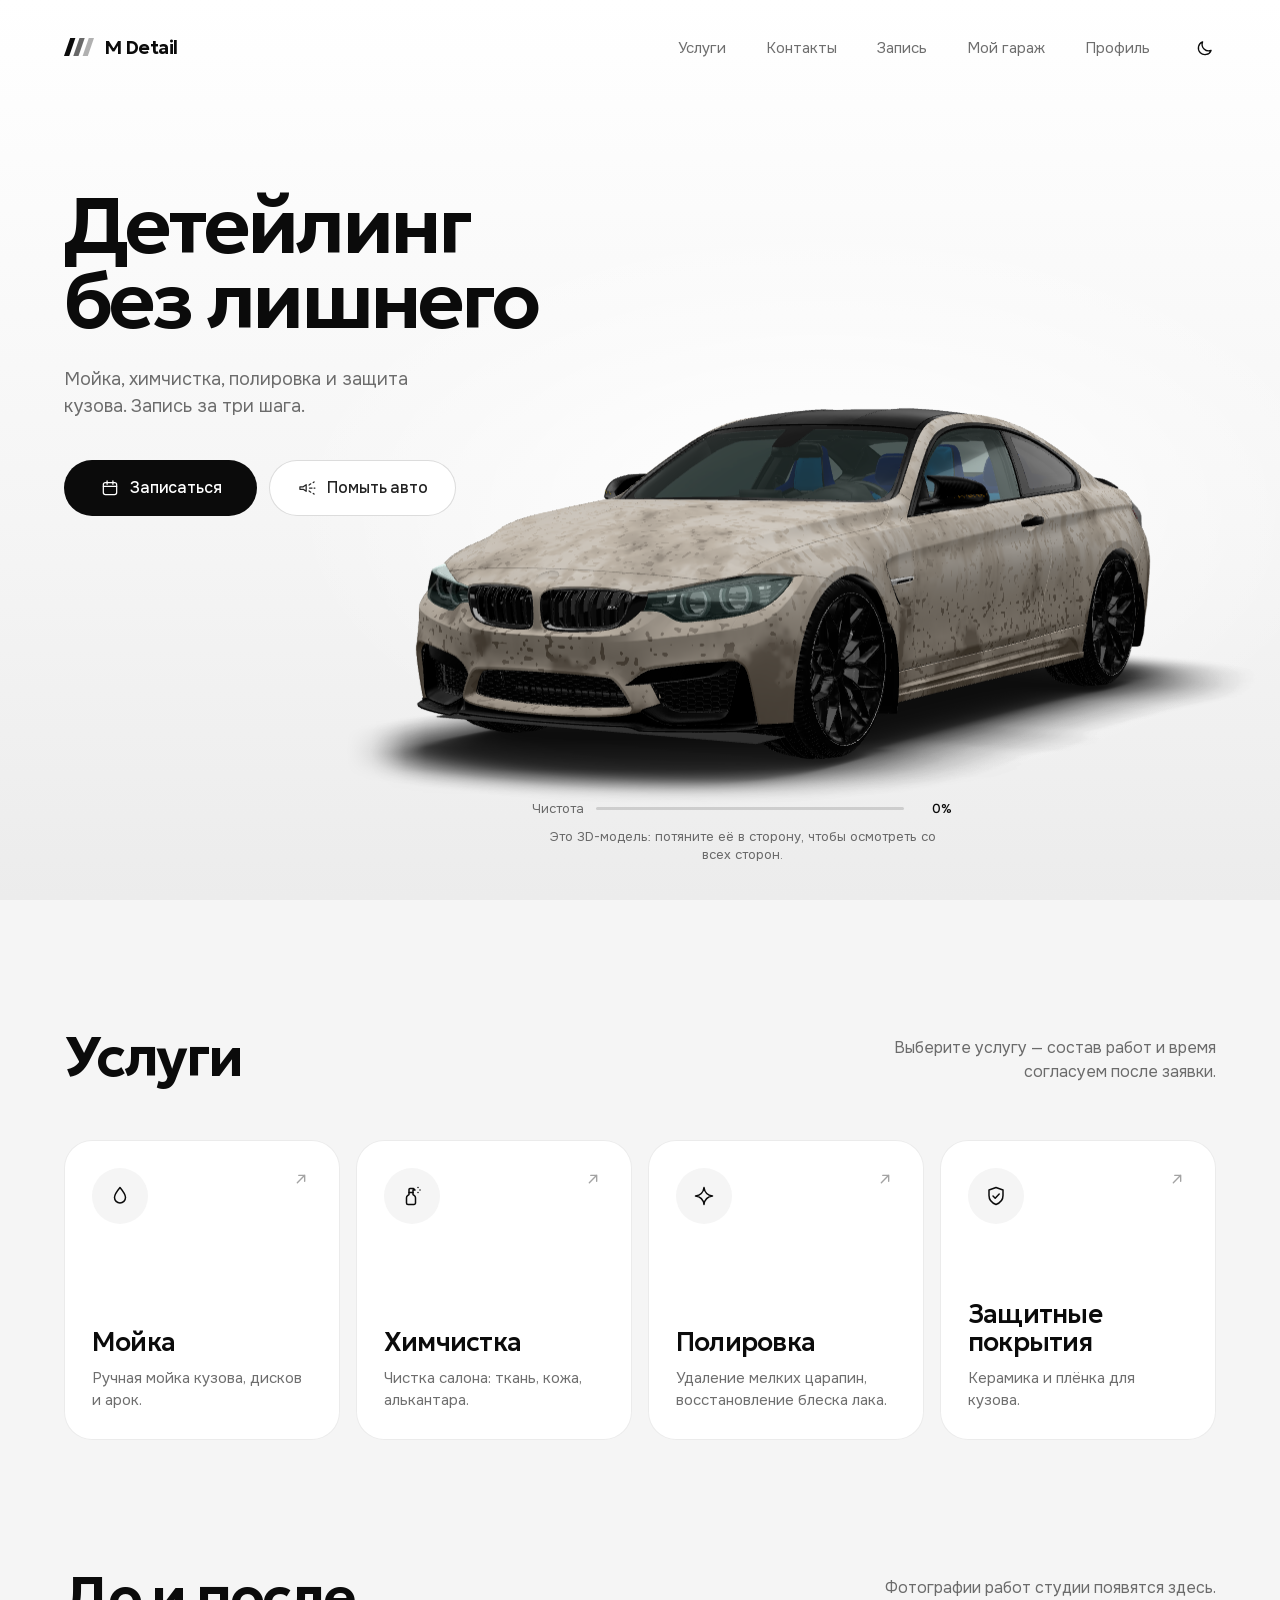
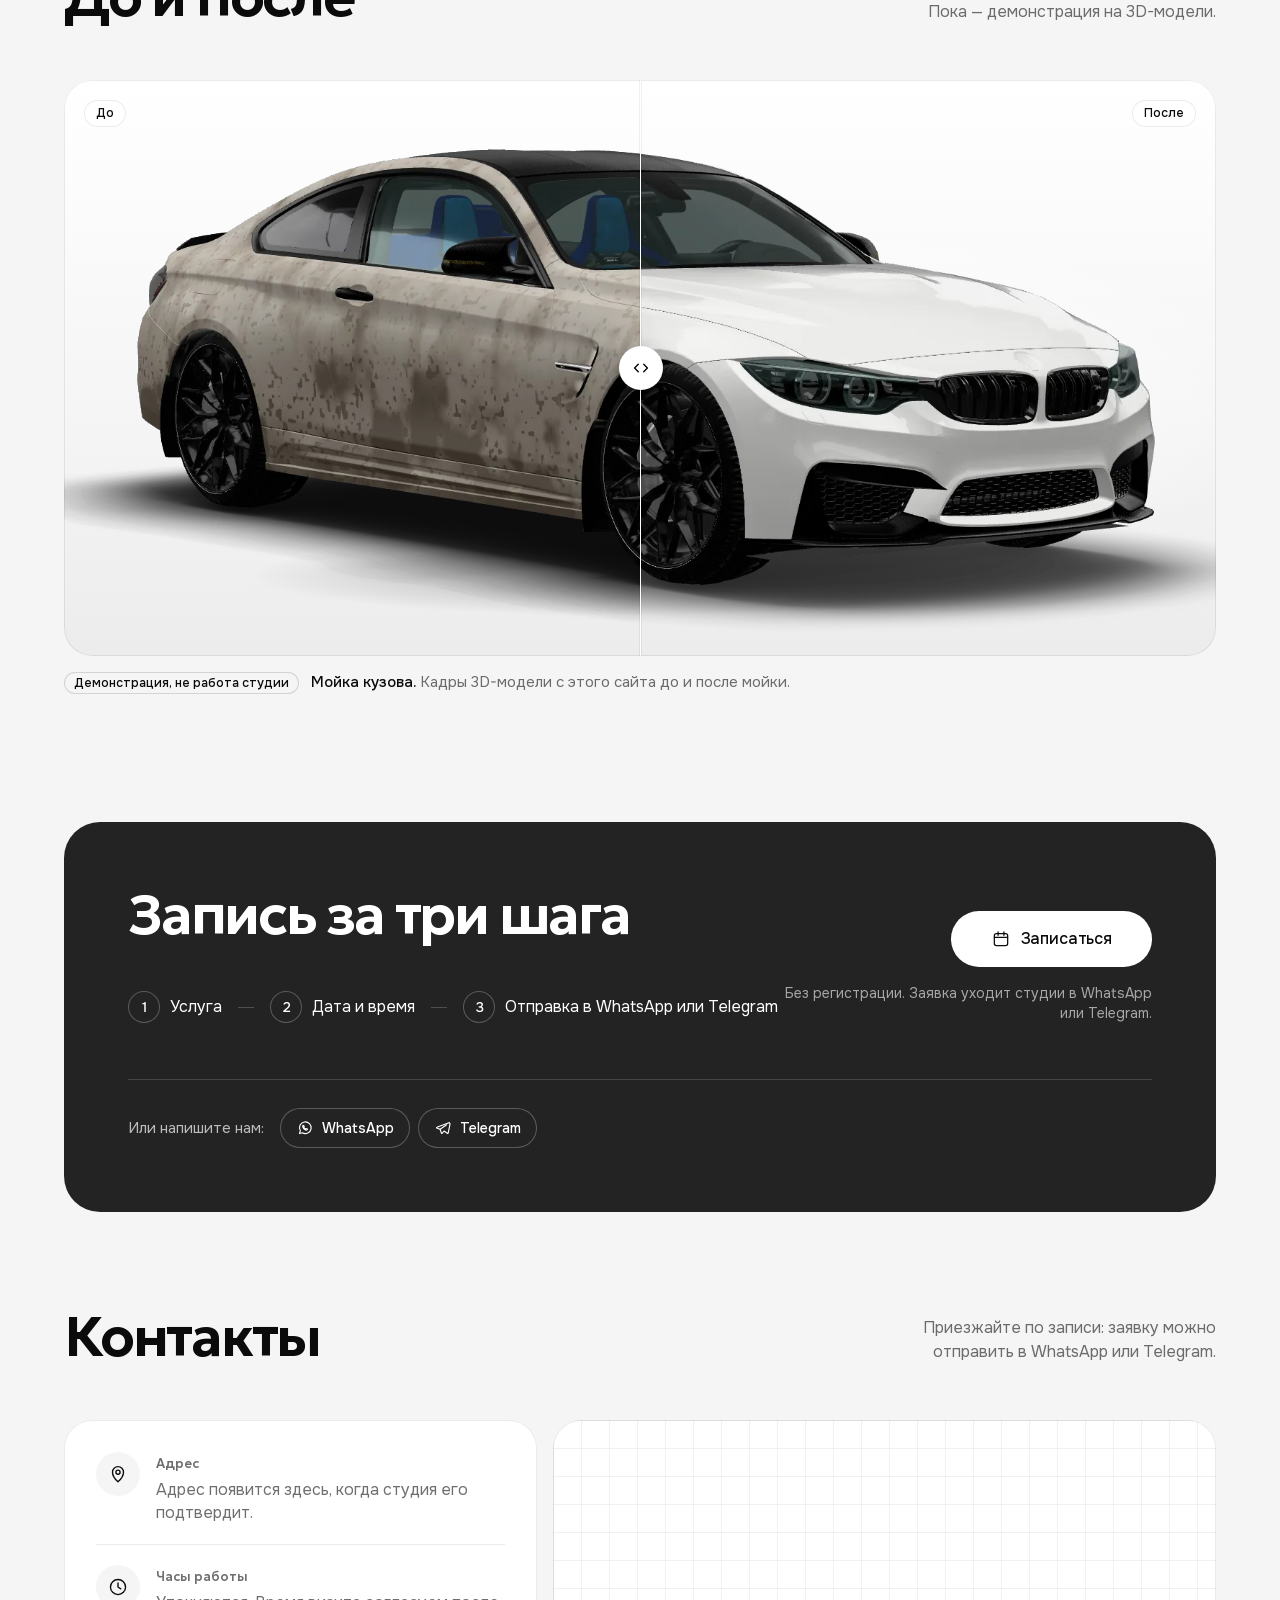
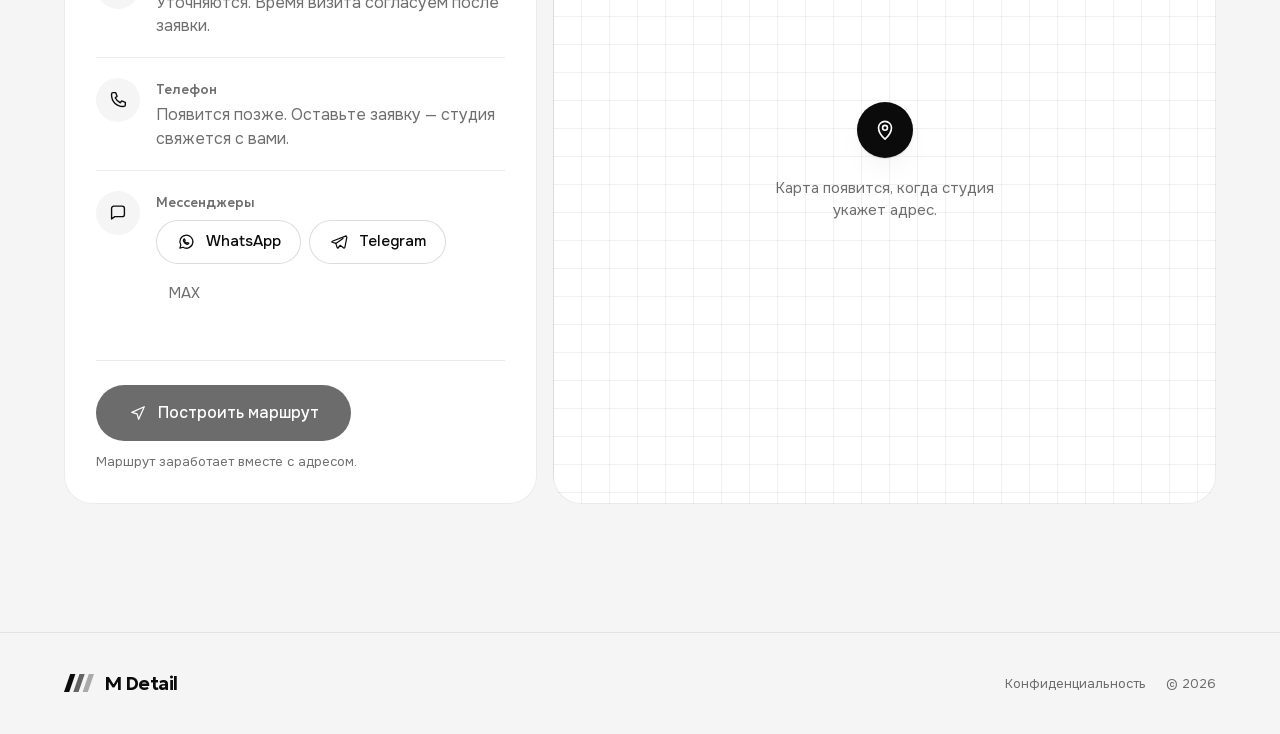
==== commit 8b0e45af: "Быстрый ввод авто: марка, затем модель; без строки мессенджеров в hero Co-Authored-By: Claude Opus 5" ====
--- a/index.html
+++ b/index.html
@@ -1 +1 @@
-<!DOCTYPE html><html lang="ru" class="_8KDLtW_variable GpgOZW_variable antialiased"><head><meta charSet="utf-8"/><meta name="viewport" content="width=device-width, initial-scale=1, viewport-fit=cover"/><link rel="preload" href="/_next/static/media/01d917b2efda642a-s.p.0y1w0k24nk0rl.woff2" as="font" crossorigin="" type="font/woff2"/><link rel="preload" href="/_next/static/media/a30037bada340db0-s.p.1i0-tkhmnd6is.woff2" as="font" crossorigin="" type="font/woff2"/><link rel="preload" href="/_next/static/media/c50b0495a1ff0f08-s.p.2sla2yow9-9p_.woff2" as="font" crossorigin="" type="font/woff2"/><link rel="preload" href="/_next/static/media/f60ca64f6f52eefb-s.p.03a2ea1r26czb.woff2" as="font" crossorigin="" type="font/woff2"/><link rel="preload" as="image" href="/images/car-dirty.webp"/><link rel="stylesheet" href="/_next/static/chunks/0hsfuce7gb01a.css" data-precedence="next"/><link rel="preload" as="script" fetchPriority="low" href="/_next/static/chunks/1pcw6gskne7pf.js"/><script src="/_next/static/chunks/2whg2n5r_t_s1.js" async=""></script><script src="/_next/static/chunks/1k6vud4yuzdun.js" async=""></script><script src="/_next/static/chunks/1wt7al7iiuzbs.js" async=""></script><script src="/_next/static/chunks/turbopack-2u1d16houkiyo.js" async=""></script><script src="/_next/static/chunks/2j_1ek12102w8.js" async=""></script><script src="/_next/static/chunks/1e702i_9vq39q.js" async=""></script><script src="/_next/static/chunks/3dhy885m-aixz.js" async=""></script><script src="/_next/static/chunks/0y7fb0nxkplo_.js" async=""></script><script src="/_next/static/chunks/2tfuawa6zajyv.js" async=""></script><script src="/_next/static/chunks/1tpmxeh5_eog0.js" async=""></script><title>M Detail — автодетейлинг</title><meta name="description" content="Мойка, химчистка, полировка и защитные покрытия. Запись за три шага, без регистрации."/><meta name="application-name" content="M Detail"/><link rel="manifest" href="/manifest.webmanifest"/><meta name="format-detection" content="telephone=no"/><meta name="mobile-web-app-capable" content="yes"/><meta name="apple-mobile-web-app-title" content="M Detail"/><meta name="apple-mobile-web-app-status-bar-style" content="default"/><link rel="icon" href="/icon.svg?icon.2i-bx4rjk7wer.svg" sizes="any" type="image/svg+xml"/><link rel="apple-touch-icon" href="/apple-icon.png?apple-icon.1ncug-gr4gdi1.png" sizes="180x180" type="image/png"/><meta name="next-size-adjust" content=""/><meta name="theme-color" media="(prefers-color-scheme: light)" content="#f5f5f5"/><meta name="theme-color" media="(prefers-color-scheme: dark)" content="#0a0a0a"/><script>(function(){try{var p=null;try{p=localStorage.getItem("md-theme")}catch(e){}var d=p==="dark"||(p!=="light"&&matchMedia("(prefers-color-scheme: dark)").matches);var t=d?"dark":"light";document.documentElement.dataset.theme=t;var m=document.createElement("meta");m.name="theme-color";m.id="md-theme-color";m.content={"light":"#f5f5f5","dark":"#0a0a0a"}[t];document.head.prepend(m)}catch(e){}})()</script><script src="/_next/static/chunks/0cz1d0mv5g_q7.js" noModule=""></script></head><body class="min-h-svh bg-mist text-graphite"><div hidden=""><!--$--><!--/$--></div><header class="absolute inset-x-0 top-0 z-40 pt-[env(safe-area-inset-top)]"><div class="mx-auto flex h-16 max-w-[1440px] items-center justify-between px-5 lg:h-24 lg:px-16"><a aria-label="M Detail — на главную" class="relative z-50 text-ink" href="/"><span class="inline-flex items-center gap-2.5 "><svg width="30" height="18" viewBox="0 0 30 18" fill="currentColor" aria-hidden="true"><path d="M6.200 0h5.200L5.200 18H0z"></path><path d="M15.500 0h5.200L14.500 18H9.300z" opacity="0.62"></path><path d="M24.800 0H30l-6.200 18h-5.200z" opacity="0.32"></path></svg><span class="font-display text-[19px] font-semibold tracking-[-0.03em]">M Detail</span></span></a><div class="flex items-center gap-1 lg:gap-8"><nav aria-label="Основная навигация" class="hidden items-center gap-10 lg:flex"><a class="text-[15px] transition-colors duration-200 hover:text-ink text-muted" href="/#services">Услуги</a><a class="text-[15px] transition-colors duration-200 hover:text-ink text-muted" href="/#contacts">Контакты</a><a class="text-[15px] transition-colors duration-200 hover:text-ink text-muted" href="/booking/">Запись</a><a class="text-[15px] transition-colors duration-200 hover:text-ink text-muted" href="/garage/">Мой гараж</a><a class="text-[15px] transition-colors duration-200 hover:text-ink text-muted" href="/profile/">Профиль</a></nav><button type="button" data-theme-toggle="true" aria-label="Тёмная тема" class="relative flex size-11 items-center justify-center rounded-full text-ink transition-colors duration-200 hover:bg-ink/[0.06] relative z-50 lg:-mr-2.5"><svg width="21" height="21" viewBox="0 0 24 24" fill="none" stroke="currentColor" stroke-width="1.5" stroke-linecap="round" stroke-linejoin="round" aria-hidden="true" class="transition-transform duration-300 ease-soft dark:hidden"><path d="M19.500 14.200A7.500 7.500 0 0 1 9.800 4.500a7.500 7.500 0 1 0 9.700 9.700z"></path></svg><svg width="22" height="22" viewBox="0 0 24 24" fill="none" stroke="currentColor" stroke-width="1.5" stroke-linecap="round" stroke-linejoin="round" aria-hidden="true" class="hidden transition-transform duration-300 ease-soft dark:block"><circle cx="12" cy="12" r="3.75"></circle><path d="M12 3.5v1.75M12 18.75v1.75M3.5 12h1.75M18.75 12h1.75M5.990 5.990l1.240 1.240M16.770 16.770l1.240 1.240M5.990 18.010l1.240-1.240M16.770 7.230l1.240-1.240"></path></svg></button><button type="button" aria-label="Открыть меню" aria-expanded="false" class="relative z-50 -mr-2 flex size-11 items-center justify-center text-ink lg:hidden"><span class="relative block h-[10px] w-6"><span class="absolute left-0 top-0 h-[1.5px] w-6 rounded-full bg-current transition-transform duration-300 ease-soft "></span><span class="absolute bottom-0 left-0 h-[1.5px] w-6 rounded-full bg-current transition-transform duration-300 ease-soft "></span></span></button></div></div></header><main><section id="top" class="studio relative overflow-clip pt-[calc(env(safe-area-inset-top)+64px)] lg:h-svh lg:max-h-[1000px] lg:min-h-[760px] lg:pt-0"><div class="relative mx-auto flex h-full max-w-[1440px] flex-col px-5 lg:px-16"><div class="pointer-events-none relative z-10 pt-5 lg:pt-[clamp(150px,21vh,210px)]"><h1 class="text-[clamp(40px,11.2vw,52px)] font-semibold leading-[0.98] tracking-[-0.045em] text-ink lg:text-[clamp(64px,6.2vw,96px)] lg:leading-[0.94]" style="opacity:0.4;transform:translateY(22px)">Детейлинг<br/>без лишнего</h1><p class="mt-4 max-w-[30ch] text-[16px] leading-[1.45] text-muted lg:mt-7 lg:max-w-[34ch] lg:text-[18px] lg:leading-[1.5]" style="opacity:0.4;transform:translateY(22px)">Мойка, химчистка, полировка и защита кузова. Запись за три шага.</p></div><div class="relative -mx-5 mt-1 lg:pointer-events-none lg:absolute lg:inset-0 lg:mx-0 lg:mt-0"><div class="relative ml-[-6vw] w-[124vw] lg:pointer-events-auto lg:absolute lg:bottom-[clamp(40px,9vh,96px)] lg:right-[-5vw] lg:ml-0 lg:w-[min(78vw,1180px)]" style="opacity:0;transform:translateX(70px)"><img alt="Автомобиль перед мойкой" draggable="false" width="1999" height="999" decoding="async" data-nimg="1" class="car-poster h-auto w-full select-none transition-opacity duration-700 ease-soft opacity-100" style="color:transparent" src="/images/car-dirty.webp"/><div class="car-canvas absolute inset-0 transition-opacity duration-700 ease-soft opacity-0"><!--$!--><template data-dgst=""></template><!--/$--></div></div><div class="relative mt-1 px-5 lg:pointer-events-auto lg:absolute lg:bottom-[clamp(20px,4vh,48px)] lg:left-[58%] lg:mt-0 lg:w-[420px] lg:-translate-x-1/2 lg:px-0" style="opacity:0.4;transform:translateY(22px)"><div class="mx-auto w-full max-w-[340px] lg:max-w-[420px]"><div class="flex min-h-[36px] items-center justify-center gap-3"><p aria-live="polite" class="text-center text-[12.5px] leading-[1.35] text-muted lg:text-[13px]">Загружаем 3D-модель…</p></div></div></div></div><div class="relative z-10 mt-6 flex gap-2.5 lg:mt-10 lg:w-fit lg:gap-3" style="opacity:0.4;transform:translateY(22px)"><a class="inline-flex h-14 items-center justify-center gap-2.5 rounded-full text-[16px] font-medium tracking-[-0.01em] transition-[background-color,box-shadow,transform] duration-200 ease-soft bg-ink text-white hover:bg-graphite active:scale-[0.985] order-2 flex-1 whitespace-nowrap px-4 lg:order-1 lg:flex-none lg:px-9" href="/booking/"><svg width="20" height="20" viewBox="0 0 24 24" fill="none" stroke="currentColor" stroke-width="1.5" stroke-linecap="round" stroke-linejoin="round" aria-hidden="true"><rect x="4" y="5.5" width="16" height="14.5" rx="2.5"></rect><path d="M4 10h16M8.5 3.5v4M15.5 3.5v4"></path></svg>Записаться</a><button type="button" class="inline-flex h-14 items-center justify-center gap-2.5 rounded-full text-[16px] font-medium tracking-[-0.01em] transition-[background-color,box-shadow,transform] duration-200 ease-soft bg-white text-graphite ring-1 ring-inset ring-line-strong hover:ring-graphite active:scale-[0.985] order-1 flex-1 whitespace-nowrap px-4 disabled:opacity-50 lg:order-2 lg:flex-none lg:px-7" aria-pressed="false" disabled=""><svg width="20" height="20" viewBox="0 0 24 24" fill="none" stroke="currentColor" stroke-width="1.5" stroke-linecap="round" stroke-linejoin="round" aria-hidden="true"><path d="M3.500 10.500h4l3.500-2.500v8l-3.500-2.500h-4z"></path><path d="m14.500 8.500 2-1.500M15 12h3M14.500 15.500l2 1.500M19.500 5.500l1-.8M20.500 12h1M19.500 18.500l1 .8"></path></svg>Помыть авто</button></div><div class="relative z-10 mt-4 flex flex-wrap items-center gap-x-3 gap-y-2 pb-8 lg:mt-5 lg:pb-0" style="opacity:0.4;transform:translateY(22px)"><span class="text-[14px] text-muted">Или напишите:</span><ul class="flex flex-wrap gap-2"><li><a href="https://wa.me/79962405149" aria-label="Написать студии в WhatsApp" class="inline-flex items-center rounded-full font-medium ring-1 ring-inset transition-[background-color,box-shadow] duration-200 h-10 gap-2 px-4 text-[14px] bg-white text-ink ring-line-strong hover:ring-graphite" target="_blank" rel="noopener"><svg width="18" height="18" viewBox="0 0 24 24" fill="none" stroke="currentColor" stroke-width="1.5" stroke-linecap="round" stroke-linejoin="round" aria-hidden="true"><path d="M4.6 19.4l1.2-3.7a7.8 7.8 0 1 1 2.6 2.6z"></path><path d="M9.4 8.6c.3-.4.7-.4.9 0l.6 1.3c.1.3 0 .5-.2.7l-.4.4c.5 1 1.3 1.8 2.3 2.3l.4-.4c.2-.2.5-.3.7-.2l1.3.6c.4.2.4.6 0 .9-.6.5-1.5.7-2.3.4a6.9 6.9 0 0 1-3.6-3.6c-.3-.8-.2-1.7.3-2.4z"></path></svg>WhatsApp</a></li><li><a href="https://t.me/meph1st6" aria-label="Написать студии в Telegram" class="inline-flex items-center rounded-full font-medium ring-1 ring-inset transition-[background-color,box-shadow] duration-200 h-10 gap-2 px-4 text-[14px] bg-white text-ink ring-line-strong hover:ring-graphite" target="_blank" rel="noopener"><svg width="18" height="18" viewBox="0 0 24 24" fill="none" stroke="currentColor" stroke-width="1.5" stroke-linecap="round" stroke-linejoin="round" aria-hidden="true"><path d="M20.6 4.6 3.9 11.1c-.6.2-.6 1 0 1.2l4.3 1.4 1.6 5c.2.6.9.7 1.3.2l2.3-2.9 4.3 3.1c.5.4 1.2.1 1.3-.5l2.4-12.1c.1-.6-.4-1-.8-.9z"></path><path d="m8.2 13.7 8.6-6"></path></svg>Telegram</a></li></ul></div></div></section><section id="services" class="scroll-mt-6 bg-mist"><div class="mx-auto max-w-[1440px] px-5 py-16 lg:px-16 lg:py-32"><div class="flex flex-col gap-3 lg:flex-row lg:items-end lg:justify-between"><h2 class="text-[34px] font-semibold leading-none tracking-[-0.04em] text-ink lg:text-[56px]">Услуги</h2><p class="max-w-[36ch] text-[15px] leading-[1.5] text-muted lg:text-right lg:text-[16px]">Выберите услугу — состав работ и время согласуем после заявки.</p></div><ul class="mt-8 grid gap-2.5 sm:grid-cols-2 lg:mt-14 lg:grid-cols-4 lg:gap-4"><li class="flex"><a class="group flex h-full w-full items-start gap-4 rounded-[22px] bg-white p-4 text-left ring-1 ring-inset ring-line transition-[background-color,color,box-shadow] duration-300 ease-soft hover:bg-graphite hover:text-white hover:ring-graphite lg:h-[300px] lg:flex-col lg:items-stretch lg:justify-between lg:gap-0 lg:rounded-card lg:p-7" href="/booking/?service=wash"><span class="flex items-start justify-between"><span class="flex size-12 items-center justify-center rounded-full bg-mist text-ink transition-colors duration-300 group-hover:bg-white/10 group-hover:text-white lg:size-14"><svg width="24" height="24" viewBox="0 0 24 24" fill="none" stroke="currentColor" stroke-width="1.5" stroke-linecap="round" stroke-linejoin="round" aria-hidden="true"><path d="M12 3.5c3 3.6 5.5 6.6 5.5 10a5.5 5.5 0 0 1-11 0c0-3.4 2.500-6.4 5.5-10z"></path></svg></span><svg width="22" height="22" viewBox="0 0 24 24" fill="none" stroke="currentColor" stroke-width="1.5" stroke-linecap="round" stroke-linejoin="round" aria-hidden="true" class="hidden text-faint transition-[color,transform] duration-300 ease-soft group-hover:translate-x-0.5 group-hover:-translate-y-0.5 group-hover:text-white lg:block"><path d="M8 16 16 8M9.500 8H16v6.500"></path></svg></span><span class="min-w-0 flex-1 lg:flex-none"><span class="sr-only">Записаться: </span><span class="block font-display text-[19px] font-medium leading-tight tracking-[-0.03em] text-ink transition-colors duration-300 group-hover:text-white lg:text-[26px] lg:leading-[1.08]">Мойка</span><span class="mt-1 block text-[14px] leading-[1.4] text-muted transition-colors duration-300 group-hover:text-white/70 lg:mt-3 lg:min-h-[44px] lg:text-[15px] lg:leading-[1.45]">Ручная мойка кузова, дисков и арок.</span></span><svg width="20" height="20" viewBox="0 0 24 24" fill="none" stroke="currentColor" stroke-width="1.5" stroke-linecap="round" stroke-linejoin="round" aria-hidden="true" class="mt-3.5 shrink-0 text-faint transition-colors duration-300 group-hover:text-white lg:hidden"><path d="M8 16 16 8M9.500 8H16v6.500"></path></svg></a></li><li class="flex"><a class="group flex h-full w-full items-start gap-4 rounded-[22px] bg-white p-4 text-left ring-1 ring-inset ring-line transition-[background-color,color,box-shadow] duration-300 ease-soft hover:bg-graphite hover:text-white hover:ring-graphite lg:h-[300px] lg:flex-col lg:items-stretch lg:justify-between lg:gap-0 lg:rounded-card lg:p-7" href="/booking/?service=interior"><span class="flex items-start justify-between"><span class="flex size-12 items-center justify-center rounded-full bg-mist text-ink transition-colors duration-300 group-hover:bg-white/10 group-hover:text-white lg:size-14"><svg width="24" height="24" viewBox="0 0 24 24" fill="none" stroke="currentColor" stroke-width="1.5" stroke-linecap="round" stroke-linejoin="round" aria-hidden="true"><path d="M8 20.500h6a1.500 1.500 0 0 0 1.500-1.500v-5.200a3 3 0 0 0-1.400-2.500L13 10.600V8.500H9v2.100l-1.100.7a3 3 0 0 0-1.400 2.500V19A1.500 1.500 0 0 0 8 20.500z"></path><path d="M9 8.500V5.500a1 1 0 0 1 1-1h3.500l1.500 1.500h-2v2.500"></path><path d="M18 3.500h.01M20 6h.01M18 8.500h.01"></path></svg></span><svg width="22" height="22" viewBox="0 0 24 24" fill="none" stroke="currentColor" stroke-width="1.5" stroke-linecap="round" stroke-linejoin="round" aria-hidden="true" class="hidden text-faint transition-[color,transform] duration-300 ease-soft group-hover:translate-x-0.5 group-hover:-translate-y-0.5 group-hover:text-white lg:block"><path d="M8 16 16 8M9.500 8H16v6.500"></path></svg></span><span class="min-w-0 flex-1 lg:flex-none"><span class="sr-only">Записаться: </span><span class="block font-display text-[19px] font-medium leading-tight tracking-[-0.03em] text-ink transition-colors duration-300 group-hover:text-white lg:text-[26px] lg:leading-[1.08]">Химчистка</span><span class="mt-1 block text-[14px] leading-[1.4] text-muted transition-colors duration-300 group-hover:text-white/70 lg:mt-3 lg:min-h-[44px] lg:text-[15px] lg:leading-[1.45]">Чистка салона: ткань, кожа, алькантара.</span></span><svg width="20" height="20" viewBox="0 0 24 24" fill="none" stroke="currentColor" stroke-width="1.5" stroke-linecap="round" stroke-linejoin="round" aria-hidden="true" class="mt-3.5 shrink-0 text-faint transition-colors duration-300 group-hover:text-white lg:hidden"><path d="M8 16 16 8M9.500 8H16v6.500"></path></svg></a></li><li class="flex"><a class="group flex h-full w-full items-start gap-4 rounded-[22px] bg-white p-4 text-left ring-1 ring-inset ring-line transition-[background-color,color,box-shadow] duration-300 ease-soft hover:bg-graphite hover:text-white hover:ring-graphite lg:h-[300px] lg:flex-col lg:items-stretch lg:justify-between lg:gap-0 lg:rounded-card lg:p-7" href="/booking/?service=polish"><span class="flex items-start justify-between"><span class="flex size-12 items-center justify-center rounded-full bg-mist text-ink transition-colors duration-300 group-hover:bg-white/10 group-hover:text-white lg:size-14"><svg width="24" height="24" viewBox="0 0 24 24" fill="none" stroke="currentColor" stroke-width="1.5" stroke-linecap="round" stroke-linejoin="round" aria-hidden="true"><path d="M12 3.500c.6 4.600 3.900 7.900 8.500 8.500-4.600.6-7.900 3.900-8.500 8.500-.6-4.600-3.900-7.900-8.500-8.500 4.600-.6 7.900-3.900 8.500-8.500z"></path></svg></span><svg width="22" height="22" viewBox="0 0 24 24" fill="none" stroke="currentColor" stroke-width="1.5" stroke-linecap="round" stroke-linejoin="round" aria-hidden="true" class="hidden text-faint transition-[color,transform] duration-300 ease-soft group-hover:translate-x-0.5 group-hover:-translate-y-0.5 group-hover:text-white lg:block"><path d="M8 16 16 8M9.500 8H16v6.500"></path></svg></span><span class="min-w-0 flex-1 lg:flex-none"><span class="sr-only">Записаться: </span><span class="block font-display text-[19px] font-medium leading-tight tracking-[-0.03em] text-ink transition-colors duration-300 group-hover:text-white lg:text-[26px] lg:leading-[1.08]">Полировка</span><span class="mt-1 block text-[14px] leading-[1.4] text-muted transition-colors duration-300 group-hover:text-white/70 lg:mt-3 lg:min-h-[44px] lg:text-[15px] lg:leading-[1.45]">Удаление мелких царапин, восстановление блеска лака.</span></span><svg width="20" height="20" viewBox="0 0 24 24" fill="none" stroke="currentColor" stroke-width="1.5" stroke-linecap="round" stroke-linejoin="round" aria-hidden="true" class="mt-3.5 shrink-0 text-faint transition-colors duration-300 group-hover:text-white lg:hidden"><path d="M8 16 16 8M9.500 8H16v6.500"></path></svg></a></li><li class="flex"><a class="group flex h-full w-full items-start gap-4 rounded-[22px] bg-white p-4 text-left ring-1 ring-inset ring-line transition-[background-color,color,box-shadow] duration-300 ease-soft hover:bg-graphite hover:text-white hover:ring-graphite lg:h-[300px] lg:flex-col lg:items-stretch lg:justify-between lg:gap-0 lg:rounded-card lg:p-7" href="/booking/?service=coating"><span class="flex items-start justify-between"><span class="flex size-12 items-center justify-center rounded-full bg-mist text-ink transition-colors duration-300 group-hover:bg-white/10 group-hover:text-white lg:size-14"><svg width="24" height="24" viewBox="0 0 24 24" fill="none" stroke="currentColor" stroke-width="1.5" stroke-linecap="round" stroke-linejoin="round" aria-hidden="true"><path d="M12 3.500 19 6v5.500c0 4.300-2.800 7.400-7 9-4.200-1.600-7-4.700-7-9V6z"></path><path d="m9 12 2.200 2.200 4-4.200"></path></svg></span><svg width="22" height="22" viewBox="0 0 24 24" fill="none" stroke="currentColor" stroke-width="1.5" stroke-linecap="round" stroke-linejoin="round" aria-hidden="true" class="hidden text-faint transition-[color,transform] duration-300 ease-soft group-hover:translate-x-0.5 group-hover:-translate-y-0.5 group-hover:text-white lg:block"><path d="M8 16 16 8M9.500 8H16v6.500"></path></svg></span><span class="min-w-0 flex-1 lg:flex-none"><span class="sr-only">Записаться: </span><span class="block font-display text-[19px] font-medium leading-tight tracking-[-0.03em] text-ink transition-colors duration-300 group-hover:text-white lg:text-[26px] lg:leading-[1.08]">Защитные покрытия</span><span class="mt-1 block text-[14px] leading-[1.4] text-muted transition-colors duration-300 group-hover:text-white/70 lg:mt-3 lg:min-h-[44px] lg:text-[15px] lg:leading-[1.45]">Керамика и плёнка для кузова.</span></span><svg width="20" height="20" viewBox="0 0 24 24" fill="none" stroke="currentColor" stroke-width="1.5" stroke-linecap="round" stroke-linejoin="round" aria-hidden="true" class="mt-3.5 shrink-0 text-faint transition-colors duration-300 group-hover:text-white lg:hidden"><path d="M8 16 16 8M9.500 8H16v6.500"></path></svg></a></li></ul></div></section><section id="works" aria-labelledby="works-title" class="scroll-mt-6 bg-mist"><div class="mx-auto max-w-[1440px] px-5 pb-16 lg:px-16 lg:pb-32"><div class="flex flex-col gap-3 lg:flex-row lg:items-end lg:justify-between"><h2 id="works-title" class="text-[34px] font-semibold leading-none tracking-[-0.04em] text-ink lg:text-[56px]">До и после</h2><p class="max-w-[36ch] text-[15px] leading-[1.5] text-muted lg:text-right lg:text-[16px]">Фотографии работ студии появятся здесь. Пока — демонстрация на 3D-модели.</p></div><ul class="mt-8 grid gap-6 lg:mt-14 lg:gap-10"><li><figure><div class="studio relative cursor-ew-resize touch-pan-y select-none overflow-hidden rounded-card ring-1 ring-inset ring-line" style="aspect-ratio:1600 / 800"><div aria-hidden="true" class="absolute inset-x-[16%] bottom-[7%] h-[14%] rounded-[50%] bg-[radial-gradient(closest-side,rgb(0_0_0/0.28),transparent)] dark:bg-[radial-gradient(closest-side,rgb(0_0_0/0.7),transparent)]"></div><img alt="Та же 3D-модель после мойки — демонстрация" draggable="false" loading="lazy" decoding="async" data-nimg="fill" class="pointer-events-none absolute inset-0 size-full select-none object-contain" style="position:absolute;height:100%;width:100%;left:0;top:0;right:0;bottom:0;color:transparent" src="/images/demo-after.webp"/><div class="absolute inset-0" style="clip-path:inset(0 50% 0 0)"><img alt="3D-модель автомобиля в грязи — демонстрация" draggable="false" loading="lazy" decoding="async" data-nimg="fill" class="pointer-events-none absolute inset-0 size-full select-none object-contain" style="position:absolute;height:100%;width:100%;left:0;top:0;right:0;bottom:0;color:transparent" src="/images/demo-before.webp"/></div><span class="pointer-events-none absolute left-3 top-3 rounded-full bg-white/85 px-3 py-1 text-[12.5px] font-medium text-ink ring-1 ring-inset ring-line backdrop-blur-md lg:left-5 lg:top-5">До</span><span class="pointer-events-none absolute right-3 top-3 rounded-full bg-white/85 px-3 py-1 text-[12.5px] font-medium text-ink ring-1 ring-inset ring-line backdrop-blur-md lg:right-5 lg:top-5">После</span><div class="pointer-events-none absolute inset-y-0 w-px bg-[#fff] shadow-[0_0_0_0.5px_rgb(0_0_0/0.12)]" style="left:50%"><div role="slider" tabindex="0" aria-label="Мойка кузова: сравнение до и после" aria-valuemin="0" aria-valuemax="100" aria-valuenow="50" aria-valuetext="Показано «до» на 50 %" class="pointer-events-auto absolute left-1/2 top-1/2 flex size-11 -translate-x-1/2 -translate-y-1/2 items-center justify-center rounded-full bg-[#fff] text-[#0b0b0b] shadow-[0_6px_20px_-6px_rgb(0_0_0/0.35)] outline-offset-4 transition-transform duration-200 ease-soft active:scale-95"><svg width="22" height="22" viewBox="0 0 24 24" fill="none" stroke="currentColor" stroke-width="1.6" stroke-linecap="round" stroke-linejoin="round" aria-hidden="true"><path d="m9 8-4 4 4 4M15 8l4 4-4 4"></path></svg></div></div></div><figcaption class="mt-3 flex flex-wrap items-center gap-x-3 gap-y-1.5 text-[14px] leading-[1.45] text-muted lg:mt-4 lg:text-[15px]"><span class="rounded-full px-2.5 py-0.5 text-[12.5px] font-medium text-ink ring-1 ring-inset ring-line-strong">Демонстрация, не работа студии</span><span><span class="font-medium text-ink">Мойка кузова<!-- -->.</span> <!-- -->Кадры 3D-модели с этого сайта до и после мойки.</span></figcaption></figure></li></ul></div></section><section aria-labelledby="booking-title" class="bg-mist"><div class="mx-auto max-w-[1440px] px-3 pb-10 lg:px-16 lg:pb-24"><div class="tone-fixed rounded-[28px] bg-graphite px-6 py-10 text-white lg:rounded-panel lg:px-16 lg:py-16"><div class="lg:flex lg:items-end lg:justify-between lg:gap-12"><div class="lg:w-[560px]"><h2 id="booking-title" class="text-[32px] font-semibold leading-[1.02] tracking-[-0.04em] lg:text-[56px]">Запись за три шага</h2><ol class="mt-7 flex flex-col gap-3 sm:hidden"><li class="flex items-center gap-3 text-[16px]"><span class="flex size-8 items-center justify-center rounded-full text-[14px] font-medium ring-1 ring-inset ring-white/25">1</span>Услуга</li><li class="flex items-center gap-3 text-[16px]"><span class="flex size-8 items-center justify-center rounded-full text-[14px] font-medium ring-1 ring-inset ring-white/25">2</span>Дата и время</li><li class="flex items-center gap-3 text-[16px]"><span class="flex size-8 items-center justify-center rounded-full text-[14px] font-medium ring-1 ring-inset ring-white/25">3</span>Отправка в WhatsApp или Telegram</li></ol><ol class="flex w-full items-center mt-10 hidden max-w-[560px] sm:flex lg:mt-12"><li class="flex items-center flex-auto"><span class="flex items-center gap-2.5"><span class="flex size-8 shrink-0 items-center justify-center rounded-full text-[14px] font-medium tabular-nums transition-colors duration-200 text-white ring-1 ring-inset ring-white/25">1</span><span class="whitespace-nowrap text-[15px] leading-none lg:text-[16px]  text-white">Услуга</span></span><span aria-hidden="true" class="mx-3 h-px min-w-4 flex-1 lg:mx-4 bg-white/20"></span></li><li class="flex items-center flex-auto"><span class="flex items-center gap-2.5"><span class="flex size-8 shrink-0 items-center justify-center rounded-full text-[14px] font-medium tabular-nums transition-colors duration-200 text-white ring-1 ring-inset ring-white/25">2</span><span class="whitespace-nowrap text-[15px] leading-none lg:text-[16px]  text-white">Дата и время</span></span><span aria-hidden="true" class="mx-3 h-px min-w-4 flex-1 lg:mx-4 bg-white/20"></span></li><li class="flex items-center flex-none"><span class="flex items-center gap-2.5"><span class="flex size-8 shrink-0 items-center justify-center rounded-full text-[14px] font-medium tabular-nums transition-colors duration-200 text-white ring-1 ring-inset ring-white/25">3</span><span class="whitespace-nowrap text-[15px] leading-none lg:text-[16px]  text-white">Отправка в WhatsApp или Telegram</span></span></li></ol></div><div class="mt-9 lg:mt-0 lg:text-right"><a class="inline-flex h-14 items-center justify-center gap-2.5 rounded-full text-[16px] font-medium tracking-[-0.01em] transition-[background-color,box-shadow,transform] duration-200 ease-soft bg-white text-ink hover:bg-mist active:scale-[0.985] w-full px-7 lg:w-auto lg:px-10" href="/booking/"><svg width="20" height="20" viewBox="0 0 24 24" fill="none" stroke="currentColor" stroke-width="1.5" stroke-linecap="round" stroke-linejoin="round" aria-hidden="true"><rect x="4" y="5.5" width="16" height="14.5" rx="2.5"></rect><path d="M4 10h16M8.5 3.5v4M15.5 3.5v4"></path></svg>Записаться</a><p class="mt-4 text-[14px] leading-[1.45] text-white/60">Без регистрации. Заявка уходит студии в <!-- -->WhatsApp или Telegram<!-- -->.</p></div></div><div class="mt-10 flex flex-wrap items-center gap-x-4 gap-y-3 border-t border-white/15 pt-7 lg:mt-14"><span class="text-[15px] text-white/70">Или напишите нам:</span><ul class="flex flex-wrap gap-2"><li><a href="https://wa.me/79962405149" aria-label="Написать студии в WhatsApp" class="inline-flex items-center rounded-full font-medium ring-1 ring-inset transition-[background-color,box-shadow] duration-200 h-10 gap-2 px-4 text-[14px] ring-white/25 text-white hover:bg-white/10" target="_blank" rel="noopener"><svg width="18" height="18" viewBox="0 0 24 24" fill="none" stroke="currentColor" stroke-width="1.5" stroke-linecap="round" stroke-linejoin="round" aria-hidden="true"><path d="M4.6 19.4l1.2-3.7a7.8 7.8 0 1 1 2.6 2.6z"></path><path d="M9.4 8.6c.3-.4.7-.4.9 0l.6 1.3c.1.3 0 .5-.2.7l-.4.4c.5 1 1.3 1.8 2.3 2.3l.4-.4c.2-.2.5-.3.7-.2l1.3.6c.4.2.4.6 0 .9-.6.5-1.5.7-2.3.4a6.9 6.9 0 0 1-3.6-3.6c-.3-.8-.2-1.7.3-2.4z"></path></svg>WhatsApp</a></li><li><a href="https://t.me/meph1st6" aria-label="Написать студии в Telegram" class="inline-flex items-center rounded-full font-medium ring-1 ring-inset transition-[background-color,box-shadow] duration-200 h-10 gap-2 px-4 text-[14px] ring-white/25 text-white hover:bg-white/10" target="_blank" rel="noopener"><svg width="18" height="18" viewBox="0 0 24 24" fill="none" stroke="currentColor" stroke-width="1.5" stroke-linecap="round" stroke-linejoin="round" aria-hidden="true"><path d="M20.6 4.6 3.9 11.1c-.6.2-.6 1 0 1.2l4.3 1.4 1.6 5c.2.6.9.7 1.3.2l2.3-2.9 4.3 3.1c.5.4 1.2.1 1.3-.5l2.4-12.1c.1-.6-.4-1-.8-.9z"></path><path d="m8.2 13.7 8.6-6"></path></svg>Telegram</a></li></ul></div></div></div></section><section id="contacts" aria-labelledby="contacts-title" class="scroll-mt-6 bg-mist"><div class="mx-auto max-w-[1440px] px-5 pb-16 lg:px-16 lg:pb-32"><div class="flex flex-col gap-3 lg:flex-row lg:items-end lg:justify-between"><h2 id="contacts-title" class="text-[34px] font-semibold leading-none tracking-[-0.04em] text-ink lg:text-[56px]">Контакты</h2><p class="max-w-[36ch] text-[15px] leading-[1.5] text-muted lg:text-right lg:text-[16px]">Приезжайте по записи: заявку можно отправить в <!-- -->WhatsApp или Telegram<!-- -->.</p></div><div class="mt-8 grid gap-3 lg:mt-14 lg:grid-cols-[minmax(0,5fr)_minmax(0,7fr)] lg:gap-4"><div class="rounded-card bg-white p-5 ring-1 ring-inset ring-line lg:p-8"><ul><li class="flex gap-4 border-t border-line py-5 first:border-t-0 first:pt-0"><span class="flex size-11 shrink-0 items-center justify-center rounded-full bg-mist text-ink"><svg width="22" height="22" viewBox="0 0 24 24" fill="none" stroke="currentColor" stroke-width="1.5" stroke-linecap="round" stroke-linejoin="round" aria-hidden="true"><path d="M12 20.5s-6-5.400-6-10.500a6 6 0 0 1 12 0c0 5.100-6 10.500-6 10.500z"></path><circle cx="12" cy="10" r="2.250"></circle></svg></span><div class="min-w-0 flex-1 pt-0.5"><h3 class="font-sans text-[13px] font-medium text-muted">Адрес</h3><div class="mt-1 text-[16px] leading-[1.45] text-ink"><span class="text-muted">Адрес появится здесь, когда студия его подтвердит.</span></div></div></li><li class="flex gap-4 border-t border-line py-5 first:border-t-0 first:pt-0"><span class="flex size-11 shrink-0 items-center justify-center rounded-full bg-mist text-ink"><svg width="22" height="22" viewBox="0 0 24 24" fill="none" stroke="currentColor" stroke-width="1.5" stroke-linecap="round" stroke-linejoin="round" aria-hidden="true"><circle cx="12" cy="12" r="8.250"></circle><path d="M12 7.500V12l3 2"></path></svg></span><div class="min-w-0 flex-1 pt-0.5"><h3 class="font-sans text-[13px] font-medium text-muted">Часы работы</h3><div class="mt-1 text-[16px] leading-[1.45] text-ink"><span class="text-muted">Уточняются. Время визита согласуем после заявки.</span></div></div></li><li class="flex gap-4 border-t border-line py-5 first:border-t-0 first:pt-0"><span class="flex size-11 shrink-0 items-center justify-center rounded-full bg-mist text-ink"><svg width="22" height="22" viewBox="0 0 24 24" fill="none" stroke="currentColor" stroke-width="1.5" stroke-linecap="round" stroke-linejoin="round" aria-hidden="true"><path d="M6.500 4h3l1.500 4-2 1.500a11 11 0 0 0 5.500 5.500l1.500-2 4 1.500v3a1.500 1.500 0 0 1-1.500 1.500C10.500 19.500 4.500 13.500 5 5.500A1.500 1.500 0 0 1 6.500 4z"></path></svg></span><div class="min-w-0 flex-1 pt-0.5"><h3 class="font-sans text-[13px] font-medium text-muted">Телефон</h3><div class="mt-1 text-[16px] leading-[1.45] text-ink"><span class="text-muted">Появится позже. Оставьте заявку — студия свяжется с вами.</span></div></div></li><li class="flex gap-4 border-t border-line py-5 first:border-t-0 first:pt-0"><span class="flex size-11 shrink-0 items-center justify-center rounded-full bg-mist text-ink"><svg width="22" height="22" viewBox="0 0 24 24" fill="none" stroke="currentColor" stroke-width="1.5" stroke-linecap="round" stroke-linejoin="round" aria-hidden="true"><path d="M5 18.500V7a2.500 2.500 0 0 1 2.500-2.500h9A2.500 2.500 0 0 1 19 7v6.500a2.500 2.500 0 0 1-2.500 2.500H8.500z"></path></svg></span><div class="min-w-0 flex-1 pt-0.5"><h3 class="font-sans text-[13px] font-medium text-muted">Мессенджеры</h3><div class="mt-1 text-[16px] leading-[1.45] text-ink"><div class="pt-1"><div><div class="flex flex-wrap items-center gap-2"><ul class="flex flex-wrap gap-2"><li><a href="https://wa.me/79962405149" aria-label="Написать студии в WhatsApp" class="inline-flex items-center rounded-full font-medium ring-1 ring-inset transition-[background-color,box-shadow] duration-200 h-11 gap-2.5 px-5 text-[15px] bg-white text-ink ring-line-strong hover:ring-graphite" target="_blank" rel="noopener"><svg width="20" height="20" viewBox="0 0 24 24" fill="none" stroke="currentColor" stroke-width="1.5" stroke-linecap="round" stroke-linejoin="round" aria-hidden="true"><path d="M4.6 19.4l1.2-3.7a7.8 7.8 0 1 1 2.6 2.6z"></path><path d="M9.4 8.6c.3-.4.7-.4.9 0l.6 1.3c.1.3 0 .5-.2.7l-.4.4c.5 1 1.3 1.8 2.3 2.3l.4-.4c.2-.2.5-.3.7-.2l1.3.6c.4.2.4.6 0 .9-.6.5-1.5.7-2.3.4a6.9 6.9 0 0 1-3.6-3.6c-.3-.8-.2-1.7.3-2.4z"></path></svg>WhatsApp</a></li><li><a href="https://t.me/meph1st6" aria-label="Написать студии в Telegram" class="inline-flex items-center rounded-full font-medium ring-1 ring-inset transition-[background-color,box-shadow] duration-200 h-11 gap-2.5 px-5 text-[15px] bg-white text-ink ring-line-strong hover:ring-graphite" target="_blank" rel="noopener"><svg width="20" height="20" viewBox="0 0 24 24" fill="none" stroke="currentColor" stroke-width="1.5" stroke-linecap="round" stroke-linejoin="round" aria-hidden="true"><path d="M20.6 4.6 3.9 11.1c-.6.2-.6 1 0 1.2l4.3 1.4 1.6 5c.2.6.9.7 1.3.2l2.3-2.9 4.3 3.1c.5.4 1.2.1 1.3-.5l2.4-12.1c.1-.6-.4-1-.8-.9z"></path><path d="m8.2 13.7 8.6-6"></path></svg>Telegram</a></li></ul><span class="inline-flex h-11 items-center px-3 text-[15px] text-muted">MAX</span></div></div></div></div></div></li></ul><div class="mt-6 border-t border-line pt-6"><button type="button" class="inline-flex h-14 w-full items-center justify-center gap-2.5 rounded-full bg-ink px-8 text-[16px] font-medium text-white transition-[background-color,transform] duration-200 hover:bg-graphite active:scale-[0.985] sm:w-auto opacity-60" aria-describedby="route-note"><svg width="20" height="20" viewBox="0 0 24 24" fill="none" stroke="currentColor" stroke-width="1.5" stroke-linecap="round" stroke-linejoin="round" aria-hidden="true"><path d="m4.500 11.200 15-6.700-6.700 15-1.900-6.400z"></path></svg>Построить маршрут</button><p id="route-note" class="mt-3 text-[13px] leading-[1.45] text-muted">Маршрут заработает вместе с адресом.</p></div></div><div class="relative aspect-[4/3] overflow-hidden rounded-card bg-white ring-1 ring-inset ring-line lg:aspect-auto lg:h-full lg:min-h-[420px]"><div aria-hidden="true" class="absolute inset-0 opacity-70 [background-image:linear-gradient(var(--c-line)_1px,transparent_1px),linear-gradient(90deg,var(--c-line)_1px,transparent_1px)] [background-size:28px_28px]"></div><div class="relative flex h-full flex-col items-center justify-center px-6 text-center"><span class="flex size-14 items-center justify-center rounded-full bg-ink text-white shadow-soft"><svg width="26" height="26" viewBox="0 0 24 24" fill="none" stroke="currentColor" stroke-width="1.5" stroke-linecap="round" stroke-linejoin="round" aria-hidden="true"><path d="M12 20.5s-6-5.400-6-10.500a6 6 0 0 1 12 0c0 5.100-6 10.500-6 10.500z"></path><circle cx="12" cy="10" r="2.250"></circle></svg></span><p class="mt-5 max-w-[30ch] text-[15px] leading-[1.45] text-muted">Карта появится, когда студия укажет адрес.</p></div></div></div></div></section></main><footer class="bg-mist pb-[calc(env(safe-area-inset-bottom)+104px)] lg:pb-0"><div class="mx-auto flex max-w-[1440px] items-center justify-between border-t border-line px-5 py-7 text-muted lg:px-16 lg:py-9"><span class="inline-flex items-center gap-2.5 text-ink"><svg width="30" height="18" viewBox="0 0 30 18" fill="currentColor" aria-hidden="true"><path d="M6.200 0h5.200L5.200 18H0z"></path><path d="M15.500 0h5.200L14.500 18H9.300z" opacity="0.62"></path><path d="M24.800 0H30l-6.200 18h-5.200z" opacity="0.32"></path></svg><span class="font-display text-[19px] font-semibold tracking-[-0.03em]">M Detail</span></span><p class="flex items-center gap-5 text-[13px]"><a class="transition-colors duration-200 hover:text-ink" href="/privacy/">Конфиденциальность</a><span>© 2026</span></p></div></footer><div class="pointer-events-none fixed inset-x-3 bottom-[calc(var(--nav-bottom)+82px)] z-[45] flex justify-center lg:inset-x-auto lg:bottom-8 lg:right-8"></div><!--$--><!--/$--><nav aria-label="Разделы приложения" class="fixed inset-x-3 bottom-[var(--nav-bottom)] z-30 transition-[transform,opacity] duration-200 ease-out motion-reduce:transition-none lg:hidden "><div data-glass="on" class="nav-track relative mx-auto h-16 max-w-[440px] touch-none select-none"><span aria-hidden="true" class="pointer-events-none absolute inset-0 rounded-full glass-bar" style="clip-path:none"></span><ul class="relative grid h-full grid-cols-4 items-center p-1" style="clip-path:none"><li><a aria-current="page" draggable="false" class="flex h-14 flex-col items-center justify-center gap-1 rounded-full text-muted" href="/"><svg width="23" height="23" viewBox="0 0 24 24" fill="none" stroke="currentColor" stroke-width="1.5" stroke-linecap="round" stroke-linejoin="round" aria-hidden="true"><path d="M4 10.5 12 4l8 6.5V19a1 1 0 0 1-1 1h-4.5v-5.5h-5V20H5a1 1 0 0 1-1-1z"></path></svg><span class="text-[11px] font-medium leading-none tracking-[-0.01em]">Главная</span></a></li><li><a draggable="false" class="flex h-14 flex-col items-center justify-center gap-1 rounded-full text-muted" href="/booking/"><svg width="23" height="23" viewBox="0 0 24 24" fill="none" stroke="currentColor" stroke-width="1.5" stroke-linecap="round" stroke-linejoin="round" aria-hidden="true"><rect x="4" y="5.5" width="16" height="14.5" rx="2.5"></rect><path d="M4 10h16M8.5 3.5v4M15.5 3.5v4"></path></svg><span class="text-[11px] font-medium leading-none tracking-[-0.01em]">Запись</span></a></li><li><a draggable="false" class="flex h-14 flex-col items-center justify-center gap-1 rounded-full text-muted" href="/garage/"><svg width="23" height="23" viewBox="0 0 24 24" fill="none" stroke="currentColor" stroke-width="1.5" stroke-linecap="round" stroke-linejoin="round" aria-hidden="true"><path d="M3.5 12.5 5.6 7.6a2 2 0 0 1 1.8-1.1h9.2a2 2 0 0 1 1.8 1.1l2.1 4.9"></path><rect x="3.5" y="12.5" width="17" height="5" rx="1.5"></rect><path d="M5.5 17.5v2M18.5 17.5v2M7 15h1.5M15.5 15H17"></path></svg><span class="text-[11px] font-medium leading-none tracking-[-0.01em]">Гараж</span></a></li><li><a draggable="false" class="flex h-14 flex-col items-center justify-center gap-1 rounded-full text-muted" href="/profile/"><svg width="23" height="23" viewBox="0 0 24 24" fill="none" stroke="currentColor" stroke-width="1.5" stroke-linecap="round" stroke-linejoin="round" aria-hidden="true"><circle cx="12" cy="8.5" r="3.5"></circle><path d="M5 20c.6-3.4 3.4-5.5 7-5.5s6.4 2.1 7 5.5"></path></svg><span class="text-[11px] font-medium leading-none tracking-[-0.01em]">Профиль</span></a></li></ul><span aria-hidden="true" data-lens="true" class="pointer-events-none absolute bottom-1 left-1 top-1 w-[calc((100%-8px)/4)]" style="transform:none"><span class="glass-lens-shadow absolute inset-0 rounded-full" style="opacity:0"></span><span class="absolute inset-0 overflow-hidden rounded-full"><span class="glass-lens-rest absolute inset-0 rounded-full" style="opacity:1"></span><span class="glass-lens-clear absolute inset-0 rounded-full" style="opacity:0"></span><span class="absolute inset-y-0 left-0 grid w-[400%] grid-cols-4 items-center text-ink" style="transform:none"><span class="flex h-14 flex-col items-center justify-center gap-1"><svg width="23" height="23" viewBox="0 0 24 24" fill="none" stroke="currentColor" stroke-width="1.5" stroke-linecap="round" stroke-linejoin="round" aria-hidden="true"><path d="M4 10.5 12 4l8 6.5V19a1 1 0 0 1-1 1h-4.5v-5.5h-5V20H5a1 1 0 0 1-1-1z"></path></svg><span class="text-[11px] font-medium leading-none tracking-[-0.01em]">Главная</span></span><span class="flex h-14 flex-col items-center justify-center gap-1"><svg width="23" height="23" viewBox="0 0 24 24" fill="none" stroke="currentColor" stroke-width="1.5" stroke-linecap="round" stroke-linejoin="round" aria-hidden="true"><rect x="4" y="5.5" width="16" height="14.5" rx="2.5"></rect><path d="M4 10h16M8.5 3.5v4M15.5 3.5v4"></path></svg><span class="text-[11px] font-medium leading-none tracking-[-0.01em]">Запись</span></span><span class="flex h-14 flex-col items-center justify-center gap-1"><svg width="23" height="23" viewBox="0 0 24 24" fill="none" stroke="currentColor" stroke-width="1.5" stroke-linecap="round" stroke-linejoin="round" aria-hidden="true"><path d="M3.5 12.5 5.6 7.6a2 2 0 0 1 1.8-1.1h9.2a2 2 0 0 1 1.8 1.1l2.1 4.9"></path><rect x="3.5" y="12.5" width="17" height="5" rx="1.5"></rect><path d="M5.5 17.5v2M18.5 17.5v2M7 15h1.5M15.5 15H17"></path></svg><span class="text-[11px] font-medium leading-none tracking-[-0.01em]">Гараж</span></span><span class="flex h-14 flex-col items-center justify-center gap-1"><svg width="23" height="23" viewBox="0 0 24 24" fill="none" stroke="currentColor" stroke-width="1.5" stroke-linecap="round" stroke-linejoin="round" aria-hidden="true"><circle cx="12" cy="8.5" r="3.5"></circle><path d="M5 20c.6-3.4 3.4-5.5 7-5.5s6.4 2.1 7 5.5"></path></svg><span class="text-[11px] font-medium leading-none tracking-[-0.01em]">Профиль</span></span></span><span class="glass-lens-rim absolute inset-0 rounded-full" style="opacity:0"></span></span></span></div></nav><div role="status" aria-live="polite" class="pointer-events-none fixed inset-x-0 bottom-[calc(var(--nav-bottom)+94px)] z-50 flex justify-center px-4 lg:bottom-10"></div><div role="status" aria-live="polite" class="pointer-events-none fixed inset-x-0 top-[calc(env(safe-area-inset-top)+12px)] z-[60] flex justify-center px-4"></div><div class="pointer-events-none fixed inset-x-0 bottom-[calc(var(--nav-bottom)+82px)] z-[55] flex justify-center px-3 lg:bottom-8"></div><script id="_R_">(globalThis["TURBOPACK"] || (globalThis["TURBOPACK"] = [])).push({"otherChunks":["static/chunks/1pcw6gskne7pf.js","static/chunks/2whg2n5r_t_s1.js","static/chunks/1k6vud4yuzdun.js","static/chunks/1wt7al7iiuzbs.js"],"runtimeModuleIds":[94553]});</script><script src="/_next/static/chunks/1pcw6gskne7pf.js" async=""></script><script>(self.__next_f=self.__next_f||[]).push([0])</script><script>self.__next_f.push([1,"1:\"$Sreact.fragment\"\n2:\"/_next/static/chunks/2j_1ek12102w8.js\"\n3:\"/_next/static/chunks/1e702i_9vq39q.js\"\n4:\"/_next/static/chunks/3dhy885m-aixz.js\"\n5:I[45745,[\"$2\",\"$3\",\"$4\"],\"Header\"]\n6:I[39756,[\"$2\",\"$3\",\"$4\"],\"default\"]\n7:\"/_next/static/chunks/0y7fb0nxkplo_.js\"\n8:I[58298,[\"$2\",\"$3\",\"$4\",\"$7\"],\"default\"]\n9:I[37457,[\"$2\",\"$3\",\"$4\"],\"default\"]\na:I[50417,[\"$2\",\"$3\",\"$4\"],\"BottomNav\"]\nb:I[85807,[\"$2\",\"$3\",\"$4\"],\"SoonToast\"]\nc:I[30869,[\"$2\",\"$3\",\"$4\"],\"ThemeSync\"]\nd:I[92766,[\"$2\",\"$3\",\"$4\"],\"PwaRegister\"]\ne:I[53985,[\"$2\",\"$3\",\"$4\"],\"AppStatus\"]\n10:\"/_next/static/chunks/2tfuawa6zajyv.js\"\n11:\"/_next/static/chunks/1tpmxeh5_eog0.js\"\n12:I[66326,[\"$2\",\"$3\",\"$4\",\"$10\",\"$11\"],\"Hero\"]\n13:I[22016,[\"$2\",\"$3\",\"$4\",\"$10\",\"$11\"],\"\"]\n23:\"ViewportBoundary\"\n24:I[97367,[\"$2\",\"$3\",\"$4\"],\"$23\"]\n26:\"MetadataBoundary\"\n27:I[97367,[\"$2\",\"$3\",\"$4\"],\"$26\"]\n28:\"$Sreact.suspense\"\n2a:I[68027,[\"$2\",\"$3\",\"$4\"],\"default\",1]\n:HL[\"/_next/static/chunks/0hsfuce7gb01a.css\",\"style\"]\n:HL[\"/_next/static/media/01d917b2efda642a-s.p.0y1w0k24nk0rl.woff2\",\"font\",{\"crossOrigin\":\"\",\"type\":\"font/woff2\"}]\n:HL[\"/_next/static/media/a30037bada340db0-s.p.1i0-tkhmnd6is.woff2\",\"font\",{\"crossOrigin\":\"\",\"type\":\"font/woff2\"}]\n:HL[\"/_next/static/media/c50b0495a1ff0f08-s.p.2sla2yow9-9p_.woff2\",\"font\",{\"crossOrigin\":\"\",\"type\":\"font/woff2\"}]\n:HL[\"/_next/static/media/f60ca64f6f52eefb-s.p.03a2ea1r26czb.woff2\",\"font\",{\"crossOrigin\":\"\",\"type\":\"font/woff2\"}]\nf:[[\"children\",{\"s\":\"__PAGE__\",\"h\":512,\"d\":{\"r\":[\"$\",\"$1\",\"c\",{\"children\":[[[\"$\",\"main\",null,{\"children\":[[\"$\",\"$L12\",null,{}],[\"$\",\"section\",null,{\"id\":\"services\",\"className\":\"scroll-mt-6 bg-mist\",\"children\":[\"$\",\"div\",null,{\"className\":\"mx-auto max-w-[1440px] px-5 py-16 lg:px-16 lg:py-32\",\"children\":[[\"$\",\"div\",null,{\"className\":\"flex flex-col gap-3 lg:flex-row lg:items-end lg:justify-between\",\"children\":[[\"$\",\"h2\",null,{\"className\":\"text-[34px] font-semibold leading-none tracking-[-0.04em] text-ink lg:text-[56px]\",\"children\":\"Услуги\"}],[\"$\",\"p\",null,{\"className\":\"max-w-[36ch] text-[15px] leading-[1.5] text-muted lg:text-right lg:text-[16px]\",\"children\":\"Выберите услугу — состав работ и время согласуем после заявки.\"}]]}],[\"$\",\"ul\",null,{\"className\":\"mt-8 grid gap-2.5 sm:grid-cols-2 lg:mt-14 lg:grid-cols-4 lg:gap-4\",\"children\":[[\"$\",\"li\",\"wash\",{\"className\":\"flex\",\"children\":[\"$\",\"$L13\",null,{\"href\":\"/booking?service=wash\",\"className\":\"group flex h-full w-full items-start gap-4 rounded-[22px] bg-white p-4 text-left ring-1 ring-inset ring-line transition-[background-color,color,box-shadow] duration-300 ease-soft hover:bg-graphite hover:text-white hover:ring-graphite lg:h-[300px] lg:flex-col lg:items-stretch lg:justify-between lg:gap-0 lg:rounded-card lg:p-7\",\"children\":[[\"$\",\"span\",null,{\"className\":\"flex items-start justify-between\",\"children\":[\"$L14\",\"$L15\"]}],\"$L16\",\"$L17\"]}]}],\"$L18\",\"$L19\",\"$L1a\"]}]]}]}],\"$L1b\",\"$L1c\",\"$L1d\"]}],\"$L1e\",\"$L1f\"],[\"$L20\",\"$L21\"],\"$L22\"]}],\"p\":false,\"v\":null}}]]\n0:{\"P\":null,\"c\":[\"\",\"\"],\"q\":\"\",\"i\":false,\"t\":{\"t\":{\"s\":\"\",\"h\":528,\"d\":{\"r\":[\"$\",\"$1\",\"c\",{\"children\":[[[\"$\",\"link\",\"0\",{\"rel\":\"stylesheet\",\"href\":\"/_next/static/chunks/0hsfuce7gb01a.css\",\"precedence\":\"next\",\"crossOrigin\":\"$undefined\",\"nonce\":\"$undefined\"}],[\"$\",\"script\",\"script-0\",{\"src\":\"/_next/static/chunks/2j_1ek12102w8.js\",\"async\":true,\"nonce\":\"$undefined\"}],[\"$\",\"script\",\"script-1\",{\"src\":\"/_next/static/chunks/1e702i_9vq39q.js\",\"async\":true,\"nonce\":\"$undefined\"}],[\"$\",\"script\",\"script-2\",{\"src\":\"/_next/static/chunks/3dhy885m-aixz.js\",\"async\":true,\"nonce\":\"$undefined\"}]],[\"$\",\"html\",null,{\"lang\":\"ru\",\"className\":\"_8KDLtW_variable GpgOZW_variable antialiased\",\"suppressHydrationWarning\":true,\"children\":[[\"$\",\"head\",null,{\"children\":[[\"$\",\"script\",null,{\"dangerouslySetInnerHTML\":{\"__html\":\"(function(){try{var p=null;try{p=localStorage.getItem(\\\"md-theme\\\")}catch(e){}var d=p===\\\"dark\\\"||(p!==\\\"light\\\"\u0026\u0026matchMedia(\\\"(prefers-color-scheme: dark)\\\").matches);var t=d?\\\"dark\\\":\\\"light\\\";document.documentElement.dataset.theme=t;var m=document.createElement(\\\"meta\\\");m.name=\\\"theme-color\\\";m.id=\\\"md-theme-color\\\";m.content={\\\"light\\\":\\\"#f5f5f5\\\",\\\"dark\\\":\\\"#0a0a0a\\\"}[t];document.head.prepend(m)}catch(e){}})()\"}}],[\"$\",\"meta\",null,{\"name\":\"theme-color\",\"media\":\"(prefers-color-scheme: light)\",\"content\":\"#f5f5f5\"}],[\"$\",\"meta\",null,{\"name\":\"theme-color\",\"media\":\"(prefers-color-scheme: dark)\",\"content\":\"#0a0a0a\"}]]}],[\"$\",\"body\",null,{\"className\":\"min-h-svh bg-mist text-graphite\",\"children\":[[\"$\",\"$L5\",null,{}],[\"$\",\"$L6\",null,{\"parallelRouterKey\":\"children\",\"error\":\"$8\",\"errorStyles\":[],\"errorScripts\":[[\"$\",\"script\",\"script-0\",{\"src\":\"/_next/static/chunks/0y7fb0nxkplo_.js\",\"async\":true,\"nonce\":\"$undefined\"}]],\"template\":[\"$\",\"$L9\",null,{}],\"templateStyles\":\"$undefined\",\"templateScripts\":\"$undefined\",\"notFound\":[[[\"$\",\"title\",null,{\"children\":\"404: This page could not be found.\"}],[\"$\",\"div\",null,{\"style\":{\"fontFamily\":\"system-ui,\\\"Segoe UI\\\",Roboto,Helvetica,Arial,sans-serif,\\\"Apple Color Emoji\\\",\\\"Segoe UI Emoji\\\"\",\"height\":\"100vh\",\"textAlign\":\"center\",\"display\":\"flex\",\"flexDirection\":\"column\",\"alignItems\":\"center\",\"justifyContent\":\"center\"},\"children\":[\"$\",\"div\",null,{\"children\":[[\"$\",\"style\",null,{\"dangerouslySetInnerHTML\":{\"__html\":\"body{color:#000;background:#fff;margin:0}.next-error-h1{border-right:1px solid rgba(0,0,0,.3)}@media (prefers-color-scheme:dark){body{color:#fff;background:#000}.next-error-h1{border-right:1px solid rgba(255,255,255,.3)}}\"}}],[\"$\",\"h1\",null,{\"className\":\"next-error-h1\",\"style\":{\"display\":\"inline-block\",\"margin\":\"0 20px 0 0\",\"padding\":\"0 23px 0 0\",\"fontSize\":24,\"fontWeight\":500,\"verticalAlign\":\"top\",\"lineHeight\":\"49px\"},\"children\":404}],[\"$\",\"div\",null,{\"style\":{\"display\":\"inline-block\"},\"children\":[\"$\",\"h2\",null,{\"style\":{\"fontSize\":14,\"fontWeight\":400,\"lineHeight\":\"49px\",\"margin\":0},\"children\":\"This page could not be found.\"}]}]]}]}]],[]],\"forbidden\":\"$undefined\",\"unauthorized\":\"$undefined\"}],[\"$\",\"$La\",null,{}],[\"$\",\"$Lb\",null,{}],[\"$\",\"$Lc\",null,{}],[\"$\",\"$Ld\",null,{}],[\"$\",\"$Le\",null,{}]]}]]}]]}],\"p\":false,\"v\":null},\"c\":\"$Qf\"},\"h\":{\"r\":[\"$\",\"$1\",\"h\",{\"children\":[null,[\"$\",\"$L24\",null,{\"children\":\"$L25\"}],[\"$\",\"$L27\",null,{\"children\":[[\"$\",\"div\",null,{\"hidden\":true,\"children\":[\"$\",\"$28\",null,{\"name\":\"Next.Metadata\",\"children\":\"$L29\"}]}],null]}],[\"$\",\"meta\",null,{\"name\":\"next-size-adjust\",\"content\":\"\"}]]}],\"p\":false,\"v\":null}},\"m\":\"$undefined\",\"G\":[\"$2a\",[[\"$\",\"link\",\"0\",{\"rel\":\"stylesheet\",\"href\":\"/_next/static/chunks/0hsfuce7gb01a.css\",\"precedence\":\"next\",\"crossOrigin\":\"$undefined\",\"nonce\":\"$undefined\"}]]],\"S\":true,\"r\":\"$undefined\",\"s\":\"$undefined\",\"a\":\"$undefined\",\"l\":\"$undefined\",\"p\":\"$undefined\",\"d\":\"$undefined\",\"b\":\"DLkGlpJxKuTt5P9kaAqvY\"}\n2b:I[30516,[\"$2\",\"$3\",\"$4\",\"$10\",\"$11\"],\"BeforeAfter\"]\n32:I[59793,[\"$2\",\"$3\",\"$4\",\"$10\",\"$11\"],\"InstallHint\"]\n33:I[97367,[\"$2\",\"$3\",\"$4\"],\"OutletBoundary\"]\n14:[\"$\",\"span\",null,{\"className\":\"flex size-12 items-center justify-center rounded-full bg-mist text-ink transition-colors duration-300 group-hover:bg-white/10 group-hover:text-white lg:size-14\",\"children\":[\"$\",\"svg\",null,{\"width\":24,\"height\":24,\"viewBox\":\"0 0 24 24\",\"fill\":\"none\",\"stroke\":\"currentColor\",\"strokeWidth\":1.5,\"strokeLinecap\":\"round\",\"strokeLinejoin\":\"round\",\"aria-hidden\":\"true\",\"children\":[\"$\",\"path\",null,{\"d\":\"M12 3.5c3 3.6 5.5 6.6 5.5 10a5.5 5.5 0 0 1-11 0c0-3.4 2.500-6.4 5.5-10z\"}]}]}]\n15:[\"$\",\"svg\",null,{\"width\":22,\"height\":22,\"viewBox\":\"0 0 24 24\",\"fill\":\"none\",\"stroke\":\"currentColor\",\"strokeWidth\":1.5,\"strokeLinecap\":\"round\",\"strokeLinejoin\":\"round\",\"aria-hidden\":\"true\",\"className\":\"hidden text-faint transition-[color,transform] duration-300 ease-soft group-hover:translate-x-0.5 group-hover:-translate-y-0.5 group-hover:text-white lg:block\",\"children\":[\"$\",\"path\",null,{\"d\":\"M8 16 16 8M9.500 8H16v6.500\"}]}]\n16:[\"$\",\"span\",null,{\"className\":\"min-w-0 flex-1 lg:flex-none\",\"children\":[[\"$\",\"span\",null,{\"className\":\"sr-only\",\"children\":\"Записаться: \"}],[\"$\",\"span\",null,{\"className\":\"block font-display text-[19px] font-medium leading-tight tracking-[-0.03em] text-ink transition-colors duration-300 group-hover:text-white lg:text-[26px] lg:leading-[1.08]\",\"children\":\"Мойка\"}],[\"$\",\"span\",null,{\"className\":\"mt-1 block text-[14px] leading-[1.4] text-muted transition-colors duration-300 group-hover:text-white/70 lg:mt-3 lg:min-h-[44px] lg:text-[15px] lg:leading-[1.45]\",\"children\":\"Ручная мойка кузова, дисков и арок.\"}]]}]\n17:[\"$\",\"svg\",null,{\"width\":20,\"height\":20,\"viewBox\":\"0 0 24 24\",\"fill\":\"none\",\"stroke\":\"currentColor\",\"strokeWidth\":1.5,\"strokeLinecap\":\"round\",\"strokeLinejoin\":\"round\",\"aria-hidden\":\"true\",\"className\":\"mt-3.5 shrink-0 text-faint transition-colors duration-300 group-hover:text-white lg:hidden\",\"children\":\"$15:props:children\"}]\n18:[\"$\",\"li\",\"interior\",{\"className\":\"flex\",\"children\":[\"$\",\"$L13\",null,{\"href\":\"/booking?service=interior\",\"className\":\"group flex h-full w-full items-start gap-4 rounded-[22px] bg-white p-4 text-left ring-1 ring-inset ring-line transition-[background-color,color,box-shadow] duration-300 ease-soft hover:bg-graphite hover:text-white hover:ring-graphite lg:h-[300px] lg:flex-col lg:items-stretch lg:justify-between lg:gap-0 lg:rounded-card lg:p-7\",\"children\":[[\"$\",\"span\",null,{\"className\":\"flex items-start justify-between\",\"children\":[[\"$\",\"span\",null,{\"className\":\"flex size-12 items-center justify-center rounded-full bg-mist text-ink transition-colors duration-300 group-hover:bg-white/10 group-hover:text-white lg:size-14\",\"children\":[\"$\",\"svg\",null,{\"width\":24,\"height\":24,\"viewBox\":\"0 0 24 24\",\"fill\":\"none\",\"stroke\":\"currentColor\",\"strokeWidth\":1.5,\"strokeLinecap\":\"round\",\"strokeLinejoin\":\"round\",\"aria-hidden\":\"true\",\"children\":[[\"$\",\"path\",null,{\"d\":\"M8 20.500h6a1.500 1.500 0 0 0 1.500-1.500v-5.200a3 3 0 0 0-1.400-2.500L13 10.600V8.500H9v2.100l-1.100.7a3 3 0 0 0-1.400 2.500V19A1.500 1.500 0 0 0 8 20.500z\"}],[\"$\",\"path\",null,{\"d\":\"M9 8.500V5.500a1 1 0 0 1 1-1h3.500l1.500 1.500h-2v2.500\"}],[\"$\",\"path\",null,{\"d\":\"M18 3.500h.01M20 6h.01M18 8.500h.01\"}]]}]}],[\"$\",\"svg\",null,{\"width\":22,\"height\":22,\"viewBox\":\"0 0 24 24\",\"fill\":\"none\",\"stroke\":\"currentColor\",\"strokeWidth\":1.5,\"strokeLinecap\":\"round\",\"strokeLinejoin\":\"round\",\"aria-hidden\":\"true\",\"className\":\"hidden text-faint transition-[color,transform] duration-300 ease-soft group-hover:translate-x-0.5 group-hover:-translate-y-0.5 group-hover:text-white lg:block\",\"children\":\"$15:props:children\"}]]}],[\"$\",\"span\",null,{\"className\":\"min-w-0 flex-1 lg:flex-none\",\"children\":[[\"$\",\"span\",null,{\"className\":\"sr-only\",\"children\":\"Записаться: \"}],[\"$\",\"span\",null,{\"className\":\"block font-display text-[19px] font-medium leading-tight tracking-[-0.03em] text-ink transition-colors duration-300 group-hover:text-white lg:text-[26px] lg:leading-[1.08]\",\"children\":\"Химчистка\"}],[\"$\",\"span\",null,{\"className\":\"mt-1 block text-[14px] leading-[1.4] text-muted transition-colors duration-300 group-hover:text-white/70 lg:mt-3 lg:min-h-[44px] lg:text-[15px] lg:leading-[1.45]\",\"children\":\"Чистка салона: ткань, кожа, алькантара.\"}]]}],[\"$\",\"svg\",null,{\"width\":20,\"height\":20,\"viewBox\":\"0 0 24 24\",\"fill\":\"none\",\"stroke\":\"currentColor\",\"strokeWidth\":1.5,\"strokeLinecap\":\"round\",\"strokeLinejoin\":\"round\",\"aria-hidden\":\"true\",\"className\":\"mt-3.5 shrink-0 text-faint transition-colors duration-300 group-hover:text-white lg:hidden\",\"children\":\"$15:props:children\"}]]}]}]\n19:[\"$\",\"li\",\"polish\",{\"className\":\"flex\",\"children\":[\"$\",\"$L13\",null,{\"href\":\"/booking?service=polish\",\"className\":\"group flex h-full w-full items-start gap-4 rounded-[22px] bg-white p-4 text-left ring-1 ring-inset ring-line transition-[background-color,color,box-shadow] duration-300 ease-soft hover:bg-graphite hover:text-white hover:ring-graphite lg:h-[300px] lg:flex-col lg:items-stretch lg:justify-between lg:gap-0 lg:rounded-card lg:p-7\",\"children\":[[\"$\",\"span\",null,{\"className\":\"flex items-start justify-between\",\"children\":[[\"$\",\"span\",null,{\"className\":\"flex size-12 items-center justify-center rounded-full bg-mist text-ink transition-colors duration-300 group-hover:bg-white/10 group-hover:text-white lg:size-14\",\"children\":[\"$\",\"svg\",null,{\"width\":24,\"height\":24,\"viewBox\":\"0 0 24 24\",\"fill\":\"none\",\"stroke\":\"currentColor\",\"strokeWidth\":1.5,\"strokeLinecap\":\"round\",\"strokeLinejoin\":\"round\",\"aria-hidden\":\"true\",\"children\":[\"$\",\"path\",null,{\"d\":\"M12 3.500c.6 4.600 3.900 7.900 8.500 8.500-4.600.6-7.900 3.900-8.500 8.500-.6-4.600-3.900-7.900-8.500-8.500 4.600-.6 7.900-3.900 8.500-8.500z\"}]}]}],[\"$\",\"svg\",null,{\"width\":22,\"height\":22,\"viewBox\":\"0 0 24 24\",\"fill\":\"none\",\"stroke\":\"currentColor\",\"strokeWidth\":1.5,\"strokeLinecap\":\"round\",\"strokeLinejoin\":\"round\",\"aria-hidden\":\"true\",\"className\":\"hidden text-faint transition-[color,transform] duration-300 ease-soft group-hover:translate-x-0.5 group-hover:-translate-y-0.5 group-hover:text-white lg:block\",\"children\":\"$15:props:children\"}]]}],[\"$\",\"span\",null,{\"className\":\"min-w-0 flex-1 lg:flex-none\",\"children\":[[\"$\",\"span\",null,{\"className\":\"sr-only\",\"children\":\"Записаться: \"}],[\"$\",\"span\",null,{\"className\":\"block font-display text-[19px] font-medium leading-tight tracking-[-0.03em] text-ink transition-colors duration-300 group-hover:text-white lg:text-[26px] lg:leading-[1.08]\",\"children\":\"Полировка\"}],[\"$\",\"span\",null,{\"className\":\"mt-1 block text-[14px] leading-[1.4] text-muted transition-colors duration-300 group-hover:text-white/70 lg:mt-3 lg:min-h-[44px] lg:text-[15px] lg:leading-[1.45]\",\"children\":\"Удаление мелких царапин, восстановление блеска лака.\"}]]}],[\"$\",\"svg\",null,{\"width\":20,\"height\":20,\"viewBox\":\"0 0 24 24\",\"fill\":\"none\",\"stroke\":\"currentColor\",\"strokeWidth\":1.5,\"strokeLinecap\":\"round\",\"strokeLinejoin\":\"round\",\"aria-hidden\":\"true\",\"className\":\"mt-3.5 shrink-0 text-faint transition-colors duration-300 group-hover:text-white lg:hidden\",\"children\":\"$15:props:children\"}]]}]}]\n1a:[\"$\",\"li\",\"coating\",{\"className\":\"flex\",\"children\":[\"$\",\"$L13\",null,{\"href\":\"/booking?service=coating\",\"className\":\"group flex h-full w-full items-start gap-4 rounded-[22px] bg-white p-4 text-left ring-1 ring-inset ring-line transition-[background-color,color,box-shadow] duration-300 ease-soft hover:bg-graphite hover:text-white hover:ring-graphite lg:h-[300px] lg:flex-col lg:items-stretch lg:justify-between lg:gap-0 lg:rounded-card lg:p-7\",\"children\":[[\"$\",\"span\",null,{\"className\":\"flex items-start justify-between\",\"children\":[[\"$\",\"span\",null,{\"className\":\"flex size-12 items-center justify-center rounded-full bg-mist text-ink transition-colors duration-300 group-hover:bg-white/10 group-hover:text-white lg:size-14\",\"children\":[\"$\",\"svg\",null,{\"width\":24,\"height\":24,\"viewBox\":\"0 0 24 24\",\"fill\":\"none\",\"stroke\":\"currentColor\",\"strokeWidth\":1.5,\"strokeLinecap\":\"round\",\"strokeLinejoin\":\"round\",\"aria-hidden\":\"true\",\"children\":[[\"$\",\"path\",null,{\"d\":\"M12 3.500 19 6v5.500c0 4.300-2.800 7.400-7 9-4.200-1.600-7-4.700-7-9V6z\"}],[\"$\",\"path\",null,{\"d\":\"m9 12 2.200 2.200 4-4.200\"}]]}]}],[\"$\",\"svg\",null,{\"width\":22,\"height\":22,\"viewBox\":\"0 0 24 24\",\"fill\":\"none\",\"stroke\":\"currentColor\",\"strokeWidth\":1.5,\"strokeLinecap\":\"round\",\"strokeLinejoin\":\"round\",\"aria-hidden\":\"true\",\"className\":\"hidden text-faint transition-[color,transform] duration-300 ease-soft group-hover:translate-x-0.5 group-hover:-translate-y-0.5 group-hover:text-white lg:block\",\"children\":\"$15:props:children\"}]]}],[\"$\",\"span\",null,{\"className\":\"min-w-0 flex-1 lg:flex-none\",\"children\":[[\"$\",\"span\",null,{\"className\":\"sr-only\",\"children\":\"Записаться: \"}],[\"$\",\"span\",null,{\"className\":\"block font-display text-[19px] font-medium leading-tight tracking-[-0.03em] text-ink transition-colors duration-300 group-hover:text-white lg:text-[26px] lg:leading-[1.08]\",\"children\":\"Защитные покрытия\"}],[\"$\",\"span\",null,{\"className\":\"mt-1 block text-[14px] leading-[1.4] text-muted transition-colors duration-300 group-hover:text-white/70 lg:mt-3 lg:min-h-[44px] lg:text-[15px] lg:leading-[1.45]\",\"children\":\"Керамика и плёнка для кузова.\"}]]}],[\"$\",\"svg\",null,{\"width\":20,\"height\":20,\"viewBox\":\"0 0 24 24\",\"fill\":\"none\",\"stroke\":\"currentColor\",\"strokeWidth\":1.5,\"strokeLinecap\":\"round\",\"strokeLinejoin\":\"round\",\"aria-hidden\":\"true\",\"className\":\"mt-3.5 shrink-0 text-faint transition-colors duration-300 group-hover:text-white lg:hidden\",\"children\":\"$15:props:children\"}]]}]}]\n1b:[\"$\",\"section\",null,{\"id\":\"works\",\"aria-labelledby\":\"works-title\",\"className\":\"scroll-mt-6 bg-mist\",\"children\":[\"$\",\"div\",null,{\"className\":\"mx-auto max-w-[1440px] px-5 pb-16 lg:px-16 lg:pb-32\",\"children\":[[\"$\",\"div\",null,{\"className\":\"flex flex-col gap-3 lg:flex-row lg:items-end lg:justify-between\",\"children\":[[\"$\",\"h2\",null,{\"id\":\"works-title\",\"className\":\"text-[34px] font-semibold leading-none tracking-[-0.04em] text-ink lg:text-[56px]\",\"children\":\"До и после\"}],[\"$\",\"p\",null,{\"className\":\"max-w-[36ch] text-[15px] leading-[1.5] text-muted lg:text-right lg:text-[16px]\",\"children\":\"Фотографии работ студии появятся здесь. Пока — демонстрация на 3D-модели.\"}]]}],[\"$\",\"ul\",null,{\"className\":\"mt-8 grid gap-6 lg:mt-14 lg:gap-10\",\"children\":[[\"$\",\"li\",\"demo-wash\",{\"children\":[\"$\",\"figure\",null,{\"children\":[[\"$\",\"$L2b\",null,{\"work\":{\"id\":\"demo-wash\",\"title\":\"Мойка кузова\",\"caption\":\"Кадры 3D-модели с этого сайта до и после мойки.\",\"before\":{\"src\":\"/images/demo-before.webp\",\"alt\":\"3D-модель автомобиля в грязи — демонстрация\"},\"after\":{\"src\":\"/images/demo-after.webp\",\"alt\":\"Та же 3D-модель после мойки — демонстрация\"},\"width\":1600,\"height\":800,\"demo\":true}}],[\"$\",\"figcaption\",null,{\"className\":\"mt-3 flex flex-wrap items-center gap-x-3 gap-y-1.5 text-[14px] leading-[1.45] text-muted lg:mt-4 lg:text-[15px]\",\"children\":[[\"$\",\"span\",null,{\"className\":\"rounded-full px-2.5 py-0.5 text-[12.5px] font-medium text-ink ring-1 ring-inset ring-line-strong\",\"children\":\"Демонстрация, не работа студии\"}],[\"$\",\"span\",null,{\"children\":[[\"$\",\"span\",null,{\"className\":\"font-medium text-ink\",\"children\":[\"Мойка кузова\",\".\"]}],\" \",\"Кадры 3D-модели с этого сайта до и после мойки.\"]}]]}]]}]}]]}]]}]}]\n1c:[\"$\",\"section\",null,{\"aria-labelledby\":\"booking-title\",\"className\":\"bg-mist\",\"children\":[\"$\",\"div\",null,{\"className\":\"mx-auto max-w-[1440px] px-3 pb-10 lg:px-16 lg:pb-24\",\"children\":[\"$\",\"div\",null,{\"className\":\"tone-fixed rounded-[28px] bg-graphite px-6 py-10 text-white lg:rounded-panel lg:px-16 lg:py-16\",\"children\":[[\"$\",\"div\",null,{\"className\":\"lg:flex lg:items-end lg:justify-between lg:gap-12\",\"children\":[[\"$\",\"div\",null,{\"className\":\"lg:w-[560px]\",\"children\":[[\"$\",\"h2\",null,{\"id\":\"booking-title\",\"className\":\"text-[32px] font-semibold leading-[1.02] tracking-[-0.04em] lg:text-[56px]\",\"children\":\"Запись за три шага\"}],[\"$\",\"ol\",null,{\"className\":\"mt-7 flex flex-col gap-3 sm:hidden\",\"children\":[[\"$\",\"li\",\"Услуга\",{\"className\":\"flex items-center gap-3 text-[16px]\",\"children\":[[\"$\",\"span\",null,{\"className\":\"flex size-8 items-center justify-center rounded-full text-[14px] font-medium ring-1 ring-inset ring-white/25\",\"children\":1}],\"Услуга\"]}],[\"$\",\"li\",\"Дата и время\",{\"className\":\"flex items-center gap-3 text-[16px]\",\"children\":[[\"$\",\"span\",null,{\"className\":\"flex size-8 items-center justify-center rounded-full text-[14px] font-medium ring-1 ring-inset ring-white/25\",\"children\":2}],\"Дата и время\"]}],[\"$\",\"li\",\"Отправка в WhatsApp или Telegram\",{\"className\":\"flex items-center gap-3 text-[16px]\",\"children\":[[\"$\",\"span\",null,{\"className\":\"flex size-8 items-center justify-center rounded-full text-[14px] font-medium ring-1 ring-inset ring-white/25\",\"children\":3}],\"Отправка в WhatsApp или Telegram\"]}]]}],[\"$\",\"ol\",null,{\"className\":\"flex w-full items-center mt-10 hidden max-w-[560px] sm:flex lg:mt-12\",\"children\":[[\"$\",\"li\",\"Услуга\",{\"className\":\"flex items-center flex-auto\",\"children\":[[\"$\",\"span\",null,{\"className\":\"flex items-center gap-2.5\",\"aria-current\":\"$undefined\",\"children\":[[\"$\",\"span\",null,{\"className\":\"flex size-8 shrink-0 items-center justify-center rounded-full text-[14px] font-medium tabular-nums transition-colors duration-200 text-white ring-1 ring-inset ring-white/25\",\"children\":1}],[\"$\",\"span\",null,{\"className\":\"whitespace-nowrap text-[15px] leading-none lg:text-[16px]  text-white\",\"children\":\"Услуга\"}]]}],[\"$\",\"span\",null,{\"aria-hidden\":\"true\",\"className\":\"mx-3 h-px min-w-4 flex-1 lg:mx-4 bg-white/20\"}]]}],[\"$\",\"li\",\"Дата и время\",{\"className\":\"flex items-center flex-auto\",\"children\":[[\"$\",\"span\",null,{\"className\":\"flex items-center gap-2.5\",\"aria-current\":\"$undefined\",\"children\":[[\"$\",\"span\",null,{\"className\":\"flex size-8 shrink-0 items-center justify-center rounded-full text-[14px] font-medium tabular-nums transition-colors duration-200 text-white ring-1 ring-inset ring-white/25\",\"children\":2}],[\"$\",\"span\",null,{\"className\":\"whitespace-nowrap text-[15px] leading-none lg:text-[16px]  text-white\",\"children\":\"Дата и время\"}]]}],[\"$\",\"span\",null,{\"aria-hidden\":\"true\",\"className\":\"mx-3 h-px min-w-4 flex-1 lg:mx-4 bg-white/20\"}]]}],[\"$\",\"li\",\"Отправка в WhatsApp или Telegram\",{\"className\":\"flex items-center flex-none\",\"children\":[[\"$\",\"span\",null,{\"className\":\"flex items-center gap-2.5\",\"aria-current\":\"$undefined\",\"children\":[[\"$\",\"span\",null,{\"className\":\"flex size-8 shrink-0 items-center justify-center rounded-full text-[14px] font-medium tabular-nums transition-colors duration-200 text-white ring-1 ring-inset ring-white/25\",\"children\":3}],[\"$\",\"span\",null,{\"className\":\"whitespace-nowrap text-[15px] leading-none lg:text-[16px]  text-white\",\"children\":\"Отправка в WhatsApp или Telegram\"}]]}],false]}]]}]]}],[\"$\",\"div\",null,{\"className\":\"mt-9 lg:mt-0 lg:text-right\",\"children\":[[\"$\",\"$L13\",null,{\"href\":\"/booking\",\"className\":\"inline-flex h-14 items-center justify-center gap-2.5 rounded-full text-[16px] font-medium tracking-[-0.01em] transition-[background-color,box-shadow,transform] duration-200 ease-soft bg-white text-ink hover:bg-mist active:scale-[0.985] w-full px-7 lg:w-auto lg:px-10\",\"children\":[[\"$\",\"svg\",null,{\"width\":20,\"height\":20,\"viewBox\":\"0 0 24 24\",\"fill\":\"none\",\"stroke\":\"currentColor\",\"strokeWidth\":1.5,\"strokeLinecap\":\"round\",\"strokeLinejoin\":\"round\",\"aria-hidden\":\"true\",\"children\":\"$L2c\"}],\"Записаться\"]}],\"$L2d\"]}]]}],\"$L2e\"]}]}]}]\n1d:[\"$\",\"section\",null,{\"id\":\"contacts\",\"aria-labelledby\":\"contacts-title\",\"className\":\"scroll-mt-6 bg-mist\",\"children\":[\"$\",\"div\",null,{\"className\":\"mx-auto max-w-[1440px] px-5 pb-16 lg:px-16 lg:pb-32\",\"children\":[[\"$\",\"div\",null,{\"className\":\"flex flex-col gap-3 lg:flex-row lg:items-end lg:justify-between\",\"children\":[[\"$\",\"h2\",null,{\"id\":\"contacts-title\",\"className\":\"text-[34px] font-semibold leading-none tracking-[-0.04em] text-ink lg:text-[56px]\",\"children\":\"Контакты\"}],[\"$\",\"p\",null,{\"className\":\"max-w-[36ch] text-[15px] leading-[1.5] text-muted lg:text-right lg:text-[16px]\",\"children\":[\"Приезжайте по записи: заявку можно отправить в \",\"WhatsApp или Telegram\",\".\"]}]]}],[\"$\",\"div\",null,{\"className\":\"mt-8 grid gap-3 lg:mt-14 lg:grid-cols-[minmax(0,5fr)_minmax(0,7fr)] lg:gap-4\",\"children\":[[\"$\",\"div\",null,{\"className\":\"rounded-card bg-white p-5 ring-1 ring-inset ring-line lg:p-8\",\"children\":[[\"$\",\"ul\",null,{\"children\":[[\"$\",\"li\",null,{\"className\":\"flex gap-4 border-t border-line py-5 first:border-t-0 first:pt-0\",\"children\":[[\"$\",\"span\",null,{\"className\":\"flex size-11 shrink-0 items-center justify-center rounded-full bg-mist text-ink\",\"children\":[\"$\",\"svg\",null,{\"width\":22,\"height\":22,\"viewBox\":\"0 0 24 24\",\"fill\":\"none\",\"stroke\":\"currentColor\",\"strokeWidth\":1.5,\"strokeLinecap\":\"round\",\"strokeLinejoin\":\"round\",\"aria-hidden\":\"true\",\"children\":[[\"$\",\"path\",null,{\"d\":\"M12 20.5s-6-5.400-6-10.500a6 6 0 0 1 12 0c0 5.100-6 10.500-6 10.500z\"}],[\"$\",\"circle\",null,{\"cx\":\"12\",\"cy\":\"10\",\"r\":\"2.250\"}]]}]}],[\"$\",\"div\",null,{\"className\":\"min-w-0 flex-1 pt-0.5\",\"children\":[[\"$\",\"h3\",null,{\"className\":\"font-sans text-[13px] font-medium text-muted\",\"children\":\"Адрес\"}],[\"$\",\"div\",null,{\"className\":\"mt-1 text-[16px] leading-[1.45] text-ink\",\"children\":[\"$\",\"span\",null,{\"className\":\"text-muted\",\"children\":\"Адрес появится здесь, когда студия его подтвердит.\"}]}]]}]]}],[\"$\",\"li\",null,{\"className\":\"flex gap-4 border-t border-line py-5 first:border-t-0 first:pt-0\",\"children\":[[\"$\",\"span\",null,{\"className\":\"flex size-11 shrink-0 items-center justify-center rounded-full bg-mist text-ink\",\"children\":[\"$\",\"svg\",null,{\"width\":22,\"height\":22,\"viewBox\":\"0 0 24 24\",\"fill\":\"none\",\"stroke\":\"currentColor\",\"strokeWidth\":1.5,\"strokeLinecap\":\"round\",\"strokeLinejoin\":\"round\",\"aria-hidden\":\"true\",\"children\":[[\"$\",\"circle\",null,{\"cx\":\"12\",\"cy\":\"12\",\"r\":\"8.250\"}],[\"$\",\"path\",null,{\"d\":\"M12 7.500V12l3 2\"}]]}]}],[\"$\",\"div\",null,{\"className\":\"min-w-0 flex-1 pt-0.5\",\"children\":[[\"$\",\"h3\",null,{\"className\":\"font-sans text-[13px] font-medium text-muted\",\"children\":\"Часы работы\"}],[\"$\",\"div\",null,{\"className\":\"mt-1 text-[16px] leading-[1.45] text-ink\",\"children\":[\"$\",\"span\",null,{\"className\":\"text-muted\",\"children\":\"Уточняются. Время визита согласуем после заявки.\"}]}]]}]]}],[\"$\",\"li\",null,{\"className\":\"flex gap-4 border-t border-line py-5 first:border-t-0 first:pt-0\",\"children\":[[\"$\",\"span\",null,{\"className\":\"flex size-11 shrink-0 items-center justify-center rounded-full bg-mist text-ink\",\"children\":[\"$\",\"svg\",null,{\"width\":22,\"height\":22,\"viewBox\":\"0 0 24 24\",\"fill\":\"none\",\"stroke\":\"currentColor\",\"strokeWidth\":1.5,\"strokeLinecap\":\"round\",\"strokeLinejoin\":\"round\",\"aria-hidden\":\"true\",\"children\":[\"$\",\"path\",null,{\"d\":\"M6.500 4h3l1.500 4-2 1.500a11 11 0 0 0 5.500 5.500l1.500-2 4 1.500v3a1.500 1.500 0 0 1-1.500 1.500C10.500 19.500 4.500 13.500 5 5.500A1.500 1.500 0 0 1 6.500 4z\"}]}]}],[\"$\",\"div\",null,{\"className\":\"min-w-0 flex-1 pt-0.5\",\"children\":[[\"$\",\"h3\",null,{\"className\":\"font-sans text-[13px] font-medium text-muted\",\"children\":\"Телефон\"}],[\"$\",\"div\",null,{\"className\":\"mt-1 text-[16px] leading-[1.45] text-ink\",\"children\":[\"$\",\"span\",null,{\"className\":\"text-muted\",\"children\":\"Появится позже. Оставьте заявку — студия свяжется с вами.\"}]}]]}]]}],[\"$\",\"li\",null,{\"className\":\"flex gap-4 border-t border-line py-5 first:border-t-0 first:pt-0\",\"children\":[[\"$\",\"span\",null,{\"className\":\"flex size-11 shrink-0 items-center justify-center rounded-full bg-mist text-ink\",\"children\":[\"$\",\"svg\",null,{\"width\":22,\"height\":22,\"viewBox\":\"0 0 24 24\",\"fill\":\"none\",\"stroke\":\"currentColor\",\"strokeWidth\":1.5,\"strokeLinecap\":\"round\",\"strokeLinejoin\":\"round\",\"aria-hidden\":\"true\",\"children\":[\"$\",\"path\",null,{\"d\":\"M5 18.500V7a2.500 2.500 0 0 1 2.500-2.500h9A2.500 2.500 0 0 1 19 7v6.500a2.500 2.500 0 0 1-2.500 2.500H8.500z\"}]}]}],\"$L2f\"]}]]}],\"$L30\"]}],\"$L31\"]}]]}]}]\n1e:[\"$\",\"footer\",null,{\"className\":\"bg-mist pb-[calc(env(safe-area-inset-bottom)+104px)] lg:pb-0\",\"children\":[\"$\",\"div\",null,{\"className\":\"mx-auto flex max-w-[1440px] items-center justify-between border-t border-line px-5 py-7 text-muted lg:px-16 lg:py-9\",\"children\":[[\"$\",\"span\",null,{\"className\":\"inline-flex items-center gap-2.5 text-ink\",\"children\":[[\"$\",\"svg\",null,{\"width\":\"30\",\"height\":\"18\",\"viewBox\":\"0 0 30 18\",\"fill\":\"currentColor\",\"aria-hidden\":\"true\",\"children\":[[\"$\",\"path\",null,{\"d\":\"M6.200 0h5.200L5.200 18H0z\"}],[\"$\",\"path\",null,{\"d\":\"M15.500 0h5.200L14.500 18H9.300z\",\"opacity\":\"0.62\"}],[\"$\",\"path\",null,{\"d\":\"M24.800 0H30l-6.200 18h-5.200z\",\"opacity\":\"0.32\"}]]}],[\"$\",\"span\",null,{\"className\":\"font-display text-[19px] font-semibold tracking-[-0.03em]\",\"children\":\"M Detail\"}]]}],[\"$\",\"p\",null,{\"className\":\"flex items-center gap-5 text-[13px]\",\"children\":[[\"$\",\"$L13\",null,{\"href\":\"/privacy\",\"className\":\"transition-colors duration-200 hover:text-ink\",\"children\":\"Конфиденциальность\"}],[\"$\",\"span\",null,{\"children\":\"© 2026\"}]]}]]}]}]\n1f:[\"$\",\"$L32\",null,{\"variant\":\"visit\"}]\n20:[\"$\",\"script\",\"script-0\",{\"src\":\"/_next/static/chunks/2tfuawa6zajyv.js\",\"async\":true,\"nonce\":\"$undefined\"}]\n21:[\"$\",\"script\",\"script-1\",{\"src\":\"/_next/static/chunks/1tpmxeh5_eog0.js\",\"async\":true,\"nonce\":\"$undefined\"}]\n22:[\"$\",\"$L33\",null,{\"children\":[\"$\",\"$28\",null,{\"name\":\"Next.MetadataOutlet\",\"children\":\"$@34\"}]}]\n35:I[59115,[\"$2\",\"$3\",\"$4\",\"$10\",\"$11\"],\"MessengerChips\"]\n36:I[59115,[\"$2\",\"$3\",\"$4\",\"$10\",\"$11\"],\"Messengers\"]\n37:I[57088,[\"$2\",\"$3\",\"$4\",\"$10\",\"$11\"],\"RouteButton\"]\n38:I[57088,[\"$2\",\"$3\",\"$4\",\"$10\",\"$11\"],\"MapCard\"]\n2c:[[\"$\",\"rect\",null,{\"x\":\"4\",\"y\":\"5.5\",\"width\":\"16\",\"height\":\"14.5\",\"rx\":\"2.5\"}],[\"$\",\"path\",null,{\"d\":\"M4 10h16M8.5 3.5v4M15.5 3.5v4\"}]]\n2d:[\"$\",\"p\",null,{\"className\":\"mt-4 text-[14px] leading-[1.45] text-white/60\",\"children\":[\"Без регистрации. Заявка уходит студии в \",\"WhatsApp или Telegram\",\".\"]}]\n2e:[\"$\",\"div\",null,{\"className\":\"mt-10 flex flex-wrap items-center gap-x-4 gap-y-3 border-t border-white/15 pt-7 lg:mt-14\",\"children\":[[\"$\",\"span\",null,{\"className\":\"text-[15px] text-white/70\",\"children\":\"Или напишите нам:\"}],[\"$\",\"$L35\",null,{\"tone\":\"dark\",\"size\":\"sm\"}]]}]\n2f:[\"$\",\"div\",null,{\"className\":\"min-w-0 flex-1 pt-0.5\",\"children\":[[\"$\",\"h3\",null,{\"className\":\"font-sans text-[13px] font-medium text-muted\",\"children\":\"Мессенджеры\"}],[\"$\",\"div\",null,{\"className\":\"mt-1 text-[16px] leading-[1.45] text-ink\",\"children\":[\"$\",\"div\",null,{\"className\":\"pt-1\",\"children\":[\"$\",\"$L36\",null,{\"showPhone\":false}]}]}]]}]\n30:[\"$\",\"div\",null,{\"className\":\"mt-6 border-t border-line pt-6\",\"children\":[[\"$\",\"$L37\",null,{\"coords\":null}],[\"$\",\"p\",null,{\"id\":\"route-note\",\"className\":\"mt-3 text-[13px] leading-[1.45] text-muted\",\"children\":\"Маршрут заработает вместе с адресом.\"}]]}]\n31:[\"$\",\"$L38\",null,{\"coords\":null,\"address\":null}]\n25:[[\"$\",\"meta\",\"0\",{\"charSet\":\"utf-8\"}],[\"$\",\"meta\",\"1\",{\"name\":\"viewport\",\"content\":\"width=device-width, initial-scale=1, viewport-fit=cover\"}]]\n39:I[27201,[\"$2\",\"$3\",\"$4\"],\"IconMark\"]\n29:[[\"$\",\"title\",\"0\",{\"children\":\"M Detail — автодетейлинг\"}],[\"$\",\"meta\",\"1\",{\"name\":\"description\",\"content\":\"Мойка, химчистка, полировка и защитные покрытия. Запись за три шага, без регистрации.\"}],[\"$\",\"meta\",\"2\",{\"name\":\"application-name\",\"content\":\"M Detail\"}],[\"$\",\"link\",\"3\",{\"rel\":\"manifest\",\"href\":\"/manifest.webmanifest\",\"crossOrigin\":\"$undefined\"}],[\"$\",\"meta\",\"4\",{\"name\":\"format-detection\",\"content\":\"telephone=no\"}],[\"$\",\"meta\",\"5\",{\"name\":\"mobile-web-app-capable\",\"content\":\"yes\"}],[\"$\",\"meta\",\"6\",{\"name\":\"apple-mobile-web-app-title\",\"content\":\"M Detail\"}],[\"$\",\"meta\",\"7\",{\"name\":\"apple-mobile-web-app-status-bar-style\",\"content\":\"default\"}],[\"$\",\"link\",\"8\",{\"rel\":\"icon\",\"href\":\"/icon.svg?icon.2i-bx4rjk7wer.svg\",\"sizes\":\"any\",\"type\":\"image/svg+xml\"}],[\"$\",\"link\",\"9\",{\"rel\":\"apple-touch-icon\",\"href\":\"/apple-icon.png?apple-icon.1ncug-gr4gdi1.png\",\"sizes\":\"180x180\",\"type\":\"image/png\"}],[\"$\",\"$L39\",\"10\",{}]]\n34:null\n"])</script></body></html>+<!DOCTYPE html><html lang="ru" class="_8KDLtW_variable GpgOZW_variable antialiased"><head><meta charSet="utf-8"/><meta name="viewport" content="width=device-width, initial-scale=1, viewport-fit=cover"/><link rel="preload" href="/_next/static/media/01d917b2efda642a-s.p.0y1w0k24nk0rl.woff2" as="font" crossorigin="" type="font/woff2"/><link rel="preload" href="/_next/static/media/a30037bada340db0-s.p.1i0-tkhmnd6is.woff2" as="font" crossorigin="" type="font/woff2"/><link rel="preload" href="/_next/static/media/c50b0495a1ff0f08-s.p.2sla2yow9-9p_.woff2" as="font" crossorigin="" type="font/woff2"/><link rel="preload" href="/_next/static/media/f60ca64f6f52eefb-s.p.03a2ea1r26czb.woff2" as="font" crossorigin="" type="font/woff2"/><link rel="preload" as="image" href="/images/car-dirty.webp"/><link rel="stylesheet" href="/_next/static/chunks/2um5owu_9jxay.css" data-precedence="next"/><link rel="preload" as="script" fetchPriority="low" href="/_next/static/chunks/1pcw6gskne7pf.js"/><script src="/_next/static/chunks/2whg2n5r_t_s1.js" async=""></script><script src="/_next/static/chunks/1k6vud4yuzdun.js" async=""></script><script src="/_next/static/chunks/1wt7al7iiuzbs.js" async=""></script><script src="/_next/static/chunks/turbopack-2u1d16houkiyo.js" async=""></script><script src="/_next/static/chunks/2j_1ek12102w8.js" async=""></script><script src="/_next/static/chunks/1e702i_9vq39q.js" async=""></script><script src="/_next/static/chunks/3dhy885m-aixz.js" async=""></script><script src="/_next/static/chunks/0y7fb0nxkplo_.js" async=""></script><script src="/_next/static/chunks/2tfuawa6zajyv.js" async=""></script><script src="/_next/static/chunks/2murk3lf__4gj.js" async=""></script><title>M Detail — автодетейлинг</title><meta name="description" content="Мойка, химчистка, полировка и защитные покрытия. Запись за три шага, без регистрации."/><meta name="application-name" content="M Detail"/><link rel="manifest" href="/manifest.webmanifest"/><meta name="format-detection" content="telephone=no"/><meta name="mobile-web-app-capable" content="yes"/><meta name="apple-mobile-web-app-title" content="M Detail"/><meta name="apple-mobile-web-app-status-bar-style" content="default"/><link rel="icon" href="/icon.svg?icon.2i-bx4rjk7wer.svg" sizes="any" type="image/svg+xml"/><link rel="apple-touch-icon" href="/apple-icon.png?apple-icon.1ncug-gr4gdi1.png" sizes="180x180" type="image/png"/><meta name="next-size-adjust" content=""/><meta name="theme-color" media="(prefers-color-scheme: light)" content="#f5f5f5"/><meta name="theme-color" media="(prefers-color-scheme: dark)" content="#0a0a0a"/><script>(function(){try{var p=null;try{p=localStorage.getItem("md-theme")}catch(e){}var d=p==="dark"||(p!=="light"&&matchMedia("(prefers-color-scheme: dark)").matches);var t=d?"dark":"light";document.documentElement.dataset.theme=t;var m=document.createElement("meta");m.name="theme-color";m.id="md-theme-color";m.content={"light":"#f5f5f5","dark":"#0a0a0a"}[t];document.head.prepend(m)}catch(e){}})()</script><script src="/_next/static/chunks/0cz1d0mv5g_q7.js" noModule=""></script></head><body class="min-h-svh bg-mist text-graphite"><div hidden=""><!--$--><!--/$--></div><header class="absolute inset-x-0 top-0 z-40 pt-[env(safe-area-inset-top)]"><div class="mx-auto flex h-16 max-w-[1440px] items-center justify-between px-5 lg:h-24 lg:px-16"><a aria-label="M Detail — на главную" class="relative z-50 text-ink" href="/"><span class="inline-flex items-center gap-2.5 "><svg width="30" height="18" viewBox="0 0 30 18" fill="currentColor" aria-hidden="true"><path d="M6.200 0h5.200L5.200 18H0z"></path><path d="M15.500 0h5.200L14.500 18H9.300z" opacity="0.62"></path><path d="M24.800 0H30l-6.200 18h-5.200z" opacity="0.32"></path></svg><span class="font-display text-[19px] font-semibold tracking-[-0.03em]">M Detail</span></span></a><div class="flex items-center gap-1 lg:gap-8"><nav aria-label="Основная навигация" class="hidden items-center gap-10 lg:flex"><a class="text-[15px] transition-colors duration-200 hover:text-ink text-muted" href="/#services">Услуги</a><a class="text-[15px] transition-colors duration-200 hover:text-ink text-muted" href="/#contacts">Контакты</a><a class="text-[15px] transition-colors duration-200 hover:text-ink text-muted" href="/booking/">Запись</a><a class="text-[15px] transition-colors duration-200 hover:text-ink text-muted" href="/garage/">Мой гараж</a><a class="text-[15px] transition-colors duration-200 hover:text-ink text-muted" href="/profile/">Профиль</a></nav><button type="button" data-theme-toggle="true" aria-label="Тёмная тема" class="relative flex size-11 items-center justify-center rounded-full text-ink transition-colors duration-200 hover:bg-ink/[0.06] relative z-50 lg:-mr-2.5"><svg width="21" height="21" viewBox="0 0 24 24" fill="none" stroke="currentColor" stroke-width="1.5" stroke-linecap="round" stroke-linejoin="round" aria-hidden="true" class="transition-transform duration-300 ease-soft dark:hidden"><path d="M19.500 14.200A7.500 7.500 0 0 1 9.800 4.500a7.500 7.500 0 1 0 9.700 9.700z"></path></svg><svg width="22" height="22" viewBox="0 0 24 24" fill="none" stroke="currentColor" stroke-width="1.5" stroke-linecap="round" stroke-linejoin="round" aria-hidden="true" class="hidden transition-transform duration-300 ease-soft dark:block"><circle cx="12" cy="12" r="3.75"></circle><path d="M12 3.5v1.75M12 18.75v1.75M3.5 12h1.75M18.75 12h1.75M5.990 5.990l1.240 1.240M16.770 16.770l1.240 1.240M5.990 18.010l1.240-1.240M16.770 7.230l1.240-1.240"></path></svg></button><button type="button" aria-label="Открыть меню" aria-expanded="false" class="relative z-50 -mr-2 flex size-11 items-center justify-center text-ink lg:hidden"><span class="relative block h-[10px] w-6"><span class="absolute left-0 top-0 h-[1.5px] w-6 rounded-full bg-current transition-transform duration-300 ease-soft "></span><span class="absolute bottom-0 left-0 h-[1.5px] w-6 rounded-full bg-current transition-transform duration-300 ease-soft "></span></span></button></div></div></header><main><section id="top" class="studio relative overflow-clip pt-[calc(env(safe-area-inset-top)+64px)] lg:h-svh lg:max-h-[1000px] lg:min-h-[760px] lg:pt-0"><div class="relative mx-auto flex h-full max-w-[1440px] flex-col px-5 lg:px-16"><div class="pointer-events-none relative z-10 pt-5 lg:pt-[clamp(150px,21vh,210px)]"><h1 class="text-[clamp(40px,11.2vw,52px)] font-semibold leading-[0.98] tracking-[-0.045em] text-ink lg:text-[clamp(64px,6.2vw,96px)] lg:leading-[0.94]" style="opacity:0.4;transform:translateY(22px)">Детейлинг<br/>без лишнего</h1><p class="mt-4 max-w-[30ch] text-[16px] leading-[1.45] text-muted lg:mt-7 lg:max-w-[34ch] lg:text-[18px] lg:leading-[1.5]" style="opacity:0.4;transform:translateY(22px)">Мойка, химчистка, полировка и защита кузова. Запись за три шага.</p></div><div class="relative -mx-5 mt-1 lg:pointer-events-none lg:absolute lg:inset-0 lg:mx-0 lg:mt-0"><div class="relative ml-[-6vw] w-[124vw] lg:pointer-events-auto lg:absolute lg:bottom-[clamp(40px,9vh,96px)] lg:right-[-5vw] lg:ml-0 lg:w-[min(78vw,1180px)]" style="opacity:0;transform:translateX(70px)"><img alt="Автомобиль перед мойкой" draggable="false" width="1999" height="999" decoding="async" data-nimg="1" class="car-poster h-auto w-full select-none transition-opacity duration-700 ease-soft opacity-100" style="color:transparent" src="/images/car-dirty.webp"/><div class="car-canvas absolute inset-0 transition-opacity duration-700 ease-soft opacity-0"><!--$!--><template data-dgst=""></template><!--/$--></div></div><div class="relative mt-1 px-5 lg:pointer-events-auto lg:absolute lg:bottom-[clamp(20px,4vh,48px)] lg:left-[58%] lg:mt-0 lg:w-[420px] lg:-translate-x-1/2 lg:px-0" style="opacity:0.4;transform:translateY(22px)"><div class="mx-auto w-full max-w-[340px] lg:max-w-[420px]"><div class="flex min-h-[36px] items-center justify-center gap-3"><p aria-live="polite" class="text-center text-[12.5px] leading-[1.35] text-muted lg:text-[13px]">Загружаем 3D-модель…</p></div></div></div></div><div class="relative z-10 mt-6 flex gap-2.5 pb-8 lg:mt-10 lg:w-fit lg:gap-3 lg:pb-0" style="opacity:0.4;transform:translateY(22px)"><a class="inline-flex h-14 items-center justify-center gap-2.5 rounded-full text-[16px] font-medium tracking-[-0.01em] transition-[background-color,box-shadow,transform] duration-200 ease-soft bg-ink text-white hover:bg-graphite active:scale-[0.985] order-2 flex-1 whitespace-nowrap px-4 lg:order-1 lg:flex-none lg:px-9" href="/booking/"><svg width="20" height="20" viewBox="0 0 24 24" fill="none" stroke="currentColor" stroke-width="1.5" stroke-linecap="round" stroke-linejoin="round" aria-hidden="true"><rect x="4" y="5.5" width="16" height="14.5" rx="2.5"></rect><path d="M4 10h16M8.5 3.5v4M15.5 3.5v4"></path></svg>Записаться</a><button type="button" class="inline-flex h-14 items-center justify-center gap-2.5 rounded-full text-[16px] font-medium tracking-[-0.01em] transition-[background-color,box-shadow,transform] duration-200 ease-soft bg-white text-graphite ring-1 ring-inset ring-line-strong hover:ring-graphite active:scale-[0.985] order-1 flex-1 whitespace-nowrap px-4 disabled:opacity-50 lg:order-2 lg:flex-none lg:px-7" aria-pressed="false" disabled=""><svg width="20" height="20" viewBox="0 0 24 24" fill="none" stroke="currentColor" stroke-width="1.5" stroke-linecap="round" stroke-linejoin="round" aria-hidden="true"><path d="M3.500 10.500h4l3.500-2.500v8l-3.500-2.500h-4z"></path><path d="m14.500 8.500 2-1.500M15 12h3M14.500 15.500l2 1.500M19.500 5.500l1-.8M20.500 12h1M19.500 18.500l1 .8"></path></svg>Помыть авто</button></div></div></section><section id="services" class="scroll-mt-6 bg-mist"><div class="mx-auto max-w-[1440px] px-5 py-16 lg:px-16 lg:py-32"><div class="flex flex-col gap-3 lg:flex-row lg:items-end lg:justify-between"><h2 class="text-[34px] font-semibold leading-none tracking-[-0.04em] text-ink lg:text-[56px]">Услуги</h2><p class="max-w-[36ch] text-[15px] leading-[1.5] text-muted lg:text-right lg:text-[16px]">Выберите услугу — состав работ и время согласуем после заявки.</p></div><ul class="mt-8 grid gap-2.5 sm:grid-cols-2 lg:mt-14 lg:grid-cols-4 lg:gap-4"><li class="flex"><a class="group flex h-full w-full items-start gap-4 rounded-[22px] bg-white p-4 text-left ring-1 ring-inset ring-line transition-[background-color,color,box-shadow] duration-300 ease-soft hover:bg-graphite hover:text-white hover:ring-graphite lg:h-[300px] lg:flex-col lg:items-stretch lg:justify-between lg:gap-0 lg:rounded-card lg:p-7" href="/booking/?service=wash"><span class="flex items-start justify-between"><span class="flex size-12 items-center justify-center rounded-full bg-mist text-ink transition-colors duration-300 group-hover:bg-white/10 group-hover:text-white lg:size-14"><svg width="24" height="24" viewBox="0 0 24 24" fill="none" stroke="currentColor" stroke-width="1.5" stroke-linecap="round" stroke-linejoin="round" aria-hidden="true"><path d="M12 3.5c3 3.6 5.5 6.6 5.5 10a5.5 5.5 0 0 1-11 0c0-3.4 2.500-6.4 5.5-10z"></path></svg></span><svg width="22" height="22" viewBox="0 0 24 24" fill="none" stroke="currentColor" stroke-width="1.5" stroke-linecap="round" stroke-linejoin="round" aria-hidden="true" class="hidden text-faint transition-[color,transform] duration-300 ease-soft group-hover:translate-x-0.5 group-hover:-translate-y-0.5 group-hover:text-white lg:block"><path d="M8 16 16 8M9.500 8H16v6.500"></path></svg></span><span class="min-w-0 flex-1 lg:flex-none"><span class="sr-only">Записаться: </span><span class="block font-display text-[19px] font-medium leading-tight tracking-[-0.03em] text-ink transition-colors duration-300 group-hover:text-white lg:text-[26px] lg:leading-[1.08]">Мойка</span><span class="mt-1 block text-[14px] leading-[1.4] text-muted transition-colors duration-300 group-hover:text-white/70 lg:mt-3 lg:min-h-[44px] lg:text-[15px] lg:leading-[1.45]">Ручная мойка кузова, дисков и арок.</span></span><svg width="20" height="20" viewBox="0 0 24 24" fill="none" stroke="currentColor" stroke-width="1.5" stroke-linecap="round" stroke-linejoin="round" aria-hidden="true" class="mt-3.5 shrink-0 text-faint transition-colors duration-300 group-hover:text-white lg:hidden"><path d="M8 16 16 8M9.500 8H16v6.500"></path></svg></a></li><li class="flex"><a class="group flex h-full w-full items-start gap-4 rounded-[22px] bg-white p-4 text-left ring-1 ring-inset ring-line transition-[background-color,color,box-shadow] duration-300 ease-soft hover:bg-graphite hover:text-white hover:ring-graphite lg:h-[300px] lg:flex-col lg:items-stretch lg:justify-between lg:gap-0 lg:rounded-card lg:p-7" href="/booking/?service=interior"><span class="flex items-start justify-between"><span class="flex size-12 items-center justify-center rounded-full bg-mist text-ink transition-colors duration-300 group-hover:bg-white/10 group-hover:text-white lg:size-14"><svg width="24" height="24" viewBox="0 0 24 24" fill="none" stroke="currentColor" stroke-width="1.5" stroke-linecap="round" stroke-linejoin="round" aria-hidden="true"><path d="M8 20.500h6a1.500 1.500 0 0 0 1.500-1.500v-5.200a3 3 0 0 0-1.400-2.500L13 10.600V8.500H9v2.100l-1.100.7a3 3 0 0 0-1.400 2.500V19A1.500 1.500 0 0 0 8 20.500z"></path><path d="M9 8.500V5.500a1 1 0 0 1 1-1h3.500l1.500 1.500h-2v2.500"></path><path d="M18 3.500h.01M20 6h.01M18 8.500h.01"></path></svg></span><svg width="22" height="22" viewBox="0 0 24 24" fill="none" stroke="currentColor" stroke-width="1.5" stroke-linecap="round" stroke-linejoin="round" aria-hidden="true" class="hidden text-faint transition-[color,transform] duration-300 ease-soft group-hover:translate-x-0.5 group-hover:-translate-y-0.5 group-hover:text-white lg:block"><path d="M8 16 16 8M9.500 8H16v6.500"></path></svg></span><span class="min-w-0 flex-1 lg:flex-none"><span class="sr-only">Записаться: </span><span class="block font-display text-[19px] font-medium leading-tight tracking-[-0.03em] text-ink transition-colors duration-300 group-hover:text-white lg:text-[26px] lg:leading-[1.08]">Химчистка</span><span class="mt-1 block text-[14px] leading-[1.4] text-muted transition-colors duration-300 group-hover:text-white/70 lg:mt-3 lg:min-h-[44px] lg:text-[15px] lg:leading-[1.45]">Чистка салона: ткань, кожа, алькантара.</span></span><svg width="20" height="20" viewBox="0 0 24 24" fill="none" stroke="currentColor" stroke-width="1.5" stroke-linecap="round" stroke-linejoin="round" aria-hidden="true" class="mt-3.5 shrink-0 text-faint transition-colors duration-300 group-hover:text-white lg:hidden"><path d="M8 16 16 8M9.500 8H16v6.500"></path></svg></a></li><li class="flex"><a class="group flex h-full w-full items-start gap-4 rounded-[22px] bg-white p-4 text-left ring-1 ring-inset ring-line transition-[background-color,color,box-shadow] duration-300 ease-soft hover:bg-graphite hover:text-white hover:ring-graphite lg:h-[300px] lg:flex-col lg:items-stretch lg:justify-between lg:gap-0 lg:rounded-card lg:p-7" href="/booking/?service=polish"><span class="flex items-start justify-between"><span class="flex size-12 items-center justify-center rounded-full bg-mist text-ink transition-colors duration-300 group-hover:bg-white/10 group-hover:text-white lg:size-14"><svg width="24" height="24" viewBox="0 0 24 24" fill="none" stroke="currentColor" stroke-width="1.5" stroke-linecap="round" stroke-linejoin="round" aria-hidden="true"><path d="M12 3.500c.6 4.600 3.900 7.900 8.500 8.500-4.600.6-7.900 3.900-8.500 8.500-.6-4.600-3.900-7.900-8.500-8.500 4.600-.6 7.900-3.900 8.500-8.500z"></path></svg></span><svg width="22" height="22" viewBox="0 0 24 24" fill="none" stroke="currentColor" stroke-width="1.5" stroke-linecap="round" stroke-linejoin="round" aria-hidden="true" class="hidden text-faint transition-[color,transform] duration-300 ease-soft group-hover:translate-x-0.5 group-hover:-translate-y-0.5 group-hover:text-white lg:block"><path d="M8 16 16 8M9.500 8H16v6.500"></path></svg></span><span class="min-w-0 flex-1 lg:flex-none"><span class="sr-only">Записаться: </span><span class="block font-display text-[19px] font-medium leading-tight tracking-[-0.03em] text-ink transition-colors duration-300 group-hover:text-white lg:text-[26px] lg:leading-[1.08]">Полировка</span><span class="mt-1 block text-[14px] leading-[1.4] text-muted transition-colors duration-300 group-hover:text-white/70 lg:mt-3 lg:min-h-[44px] lg:text-[15px] lg:leading-[1.45]">Удаление мелких царапин, восстановление блеска лака.</span></span><svg width="20" height="20" viewBox="0 0 24 24" fill="none" stroke="currentColor" stroke-width="1.5" stroke-linecap="round" stroke-linejoin="round" aria-hidden="true" class="mt-3.5 shrink-0 text-faint transition-colors duration-300 group-hover:text-white lg:hidden"><path d="M8 16 16 8M9.500 8H16v6.500"></path></svg></a></li><li class="flex"><a class="group flex h-full w-full items-start gap-4 rounded-[22px] bg-white p-4 text-left ring-1 ring-inset ring-line transition-[background-color,color,box-shadow] duration-300 ease-soft hover:bg-graphite hover:text-white hover:ring-graphite lg:h-[300px] lg:flex-col lg:items-stretch lg:justify-between lg:gap-0 lg:rounded-card lg:p-7" href="/booking/?service=coating"><span class="flex items-start justify-between"><span class="flex size-12 items-center justify-center rounded-full bg-mist text-ink transition-colors duration-300 group-hover:bg-white/10 group-hover:text-white lg:size-14"><svg width="24" height="24" viewBox="0 0 24 24" fill="none" stroke="currentColor" stroke-width="1.5" stroke-linecap="round" stroke-linejoin="round" aria-hidden="true"><path d="M12 3.500 19 6v5.500c0 4.300-2.800 7.400-7 9-4.200-1.600-7-4.700-7-9V6z"></path><path d="m9 12 2.200 2.200 4-4.200"></path></svg></span><svg width="22" height="22" viewBox="0 0 24 24" fill="none" stroke="currentColor" stroke-width="1.5" stroke-linecap="round" stroke-linejoin="round" aria-hidden="true" class="hidden text-faint transition-[color,transform] duration-300 ease-soft group-hover:translate-x-0.5 group-hover:-translate-y-0.5 group-hover:text-white lg:block"><path d="M8 16 16 8M9.500 8H16v6.500"></path></svg></span><span class="min-w-0 flex-1 lg:flex-none"><span class="sr-only">Записаться: </span><span class="block font-display text-[19px] font-medium leading-tight tracking-[-0.03em] text-ink transition-colors duration-300 group-hover:text-white lg:text-[26px] lg:leading-[1.08]">Защитные покрытия</span><span class="mt-1 block text-[14px] leading-[1.4] text-muted transition-colors duration-300 group-hover:text-white/70 lg:mt-3 lg:min-h-[44px] lg:text-[15px] lg:leading-[1.45]">Керамика и плёнка для кузова.</span></span><svg width="20" height="20" viewBox="0 0 24 24" fill="none" stroke="currentColor" stroke-width="1.5" stroke-linecap="round" stroke-linejoin="round" aria-hidden="true" class="mt-3.5 shrink-0 text-faint transition-colors duration-300 group-hover:text-white lg:hidden"><path d="M8 16 16 8M9.500 8H16v6.500"></path></svg></a></li></ul></div></section><section id="works" aria-labelledby="works-title" class="scroll-mt-6 bg-mist"><div class="mx-auto max-w-[1440px] px-5 pb-16 lg:px-16 lg:pb-32"><div class="flex flex-col gap-3 lg:flex-row lg:items-end lg:justify-between"><h2 id="works-title" class="text-[34px] font-semibold leading-none tracking-[-0.04em] text-ink lg:text-[56px]">До и после</h2><p class="max-w-[36ch] text-[15px] leading-[1.5] text-muted lg:text-right lg:text-[16px]">Фотографии работ студии появятся здесь. Пока — демонстрация на 3D-модели.</p></div><ul class="mt-8 grid gap-6 lg:mt-14 lg:gap-10"><li><figure><div class="studio relative cursor-ew-resize touch-pan-y select-none overflow-hidden rounded-card ring-1 ring-inset ring-line" style="aspect-ratio:1600 / 800"><div aria-hidden="true" class="absolute inset-x-[16%] bottom-[7%] h-[14%] rounded-[50%] bg-[radial-gradient(closest-side,rgb(0_0_0/0.28),transparent)] dark:bg-[radial-gradient(closest-side,rgb(0_0_0/0.7),transparent)]"></div><img alt="Та же 3D-модель после мойки — демонстрация" draggable="false" loading="lazy" decoding="async" data-nimg="fill" class="pointer-events-none absolute inset-0 size-full select-none object-contain" style="position:absolute;height:100%;width:100%;left:0;top:0;right:0;bottom:0;color:transparent" src="/images/demo-after.webp"/><div class="absolute inset-0" style="clip-path:inset(0 50% 0 0)"><img alt="3D-модель автомобиля в грязи — демонстрация" draggable="false" loading="lazy" decoding="async" data-nimg="fill" class="pointer-events-none absolute inset-0 size-full select-none object-contain" style="position:absolute;height:100%;width:100%;left:0;top:0;right:0;bottom:0;color:transparent" src="/images/demo-before.webp"/></div><span class="pointer-events-none absolute left-3 top-3 rounded-full bg-white/85 px-3 py-1 text-[12.5px] font-medium text-ink ring-1 ring-inset ring-line backdrop-blur-md lg:left-5 lg:top-5">До</span><span class="pointer-events-none absolute right-3 top-3 rounded-full bg-white/85 px-3 py-1 text-[12.5px] font-medium text-ink ring-1 ring-inset ring-line backdrop-blur-md lg:right-5 lg:top-5">После</span><div class="pointer-events-none absolute inset-y-0 w-px bg-[#fff] shadow-[0_0_0_0.5px_rgb(0_0_0/0.12)]" style="left:50%"><div role="slider" tabindex="0" aria-label="Мойка кузова: сравнение до и после" aria-valuemin="0" aria-valuemax="100" aria-valuenow="50" aria-valuetext="Показано «до» на 50 %" class="pointer-events-auto absolute left-1/2 top-1/2 flex size-11 -translate-x-1/2 -translate-y-1/2 items-center justify-center rounded-full bg-[#fff] text-[#0b0b0b] shadow-[0_6px_20px_-6px_rgb(0_0_0/0.35)] outline-offset-4 transition-transform duration-200 ease-soft active:scale-95"><svg width="22" height="22" viewBox="0 0 24 24" fill="none" stroke="currentColor" stroke-width="1.6" stroke-linecap="round" stroke-linejoin="round" aria-hidden="true"><path d="m9 8-4 4 4 4M15 8l4 4-4 4"></path></svg></div></div></div><figcaption class="mt-3 flex flex-wrap items-center gap-x-3 gap-y-1.5 text-[14px] leading-[1.45] text-muted lg:mt-4 lg:text-[15px]"><span class="rounded-full px-2.5 py-0.5 text-[12.5px] font-medium text-ink ring-1 ring-inset ring-line-strong">Демонстрация, не работа студии</span><span><span class="font-medium text-ink">Мойка кузова<!-- -->.</span> <!-- -->Кадры 3D-модели с этого сайта до и после мойки.</span></figcaption></figure></li></ul></div></section><section aria-labelledby="booking-title" class="bg-mist"><div class="mx-auto max-w-[1440px] px-3 pb-10 lg:px-16 lg:pb-24"><div class="tone-fixed rounded-[28px] bg-graphite px-6 py-10 text-white lg:rounded-panel lg:px-16 lg:py-16"><div class="lg:flex lg:items-end lg:justify-between lg:gap-12"><div class="lg:w-[560px]"><h2 id="booking-title" class="text-[32px] font-semibold leading-[1.02] tracking-[-0.04em] lg:text-[56px]">Запись за три шага</h2><ol class="mt-7 flex flex-col gap-3 sm:hidden"><li class="flex items-center gap-3 text-[16px]"><span class="flex size-8 items-center justify-center rounded-full text-[14px] font-medium ring-1 ring-inset ring-white/25">1</span>Услуга</li><li class="flex items-center gap-3 text-[16px]"><span class="flex size-8 items-center justify-center rounded-full text-[14px] font-medium ring-1 ring-inset ring-white/25">2</span>Дата и время</li><li class="flex items-center gap-3 text-[16px]"><span class="flex size-8 items-center justify-center rounded-full text-[14px] font-medium ring-1 ring-inset ring-white/25">3</span>Отправка в WhatsApp или Telegram</li></ol><ol class="flex w-full items-center mt-10 hidden max-w-[560px] sm:flex lg:mt-12"><li class="flex items-center flex-auto"><span class="flex items-center gap-2.5"><span class="flex size-8 shrink-0 items-center justify-center rounded-full text-[14px] font-medium tabular-nums transition-colors duration-200 text-white ring-1 ring-inset ring-white/25">1</span><span class="whitespace-nowrap text-[15px] leading-none lg:text-[16px]  text-white">Услуга</span></span><span aria-hidden="true" class="mx-3 h-px min-w-4 flex-1 lg:mx-4 bg-white/20"></span></li><li class="flex items-center flex-auto"><span class="flex items-center gap-2.5"><span class="flex size-8 shrink-0 items-center justify-center rounded-full text-[14px] font-medium tabular-nums transition-colors duration-200 text-white ring-1 ring-inset ring-white/25">2</span><span class="whitespace-nowrap text-[15px] leading-none lg:text-[16px]  text-white">Дата и время</span></span><span aria-hidden="true" class="mx-3 h-px min-w-4 flex-1 lg:mx-4 bg-white/20"></span></li><li class="flex items-center flex-none"><span class="flex items-center gap-2.5"><span class="flex size-8 shrink-0 items-center justify-center rounded-full text-[14px] font-medium tabular-nums transition-colors duration-200 text-white ring-1 ring-inset ring-white/25">3</span><span class="whitespace-nowrap text-[15px] leading-none lg:text-[16px]  text-white">Отправка в WhatsApp или Telegram</span></span></li></ol></div><div class="mt-9 lg:mt-0 lg:text-right"><a class="inline-flex h-14 items-center justify-center gap-2.5 rounded-full text-[16px] font-medium tracking-[-0.01em] transition-[background-color,box-shadow,transform] duration-200 ease-soft bg-white text-ink hover:bg-mist active:scale-[0.985] w-full px-7 lg:w-auto lg:px-10" href="/booking/"><svg width="20" height="20" viewBox="0 0 24 24" fill="none" stroke="currentColor" stroke-width="1.5" stroke-linecap="round" stroke-linejoin="round" aria-hidden="true"><rect x="4" y="5.5" width="16" height="14.5" rx="2.5"></rect><path d="M4 10h16M8.5 3.5v4M15.5 3.5v4"></path></svg>Записаться</a><p class="mt-4 text-[14px] leading-[1.45] text-white/60">Без регистрации. Заявка уходит студии в <!-- -->WhatsApp или Telegram<!-- -->.</p></div></div><div class="mt-10 flex flex-wrap items-center gap-x-4 gap-y-3 border-t border-white/15 pt-7 lg:mt-14"><span class="text-[15px] text-white/70">Или напишите нам:</span><ul class="flex flex-wrap gap-2"><li><a href="https://wa.me/79962405149" aria-label="Написать студии в WhatsApp" class="inline-flex items-center rounded-full font-medium ring-1 ring-inset transition-[background-color,box-shadow] duration-200 h-10 gap-2 px-4 text-[14px] ring-white/25 text-white hover:bg-white/10" target="_blank" rel="noopener"><svg width="18" height="18" viewBox="0 0 24 24" fill="none" stroke="currentColor" stroke-width="1.5" stroke-linecap="round" stroke-linejoin="round" aria-hidden="true"><path d="M4.6 19.4l1.2-3.7a7.8 7.8 0 1 1 2.6 2.6z"></path><path d="M9.4 8.6c.3-.4.7-.4.9 0l.6 1.3c.1.3 0 .5-.2.7l-.4.4c.5 1 1.3 1.8 2.3 2.3l.4-.4c.2-.2.5-.3.7-.2l1.3.6c.4.2.4.6 0 .9-.6.5-1.5.7-2.3.4a6.9 6.9 0 0 1-3.6-3.6c-.3-.8-.2-1.7.3-2.4z"></path></svg>WhatsApp</a></li><li><a href="https://t.me/meph1st6" aria-label="Написать студии в Telegram" class="inline-flex items-center rounded-full font-medium ring-1 ring-inset transition-[background-color,box-shadow] duration-200 h-10 gap-2 px-4 text-[14px] ring-white/25 text-white hover:bg-white/10" target="_blank" rel="noopener"><svg width="18" height="18" viewBox="0 0 24 24" fill="none" stroke="currentColor" stroke-width="1.5" stroke-linecap="round" stroke-linejoin="round" aria-hidden="true"><path d="M20.6 4.6 3.9 11.1c-.6.2-.6 1 0 1.2l4.3 1.4 1.6 5c.2.6.9.7 1.3.2l2.3-2.9 4.3 3.1c.5.4 1.2.1 1.3-.5l2.4-12.1c.1-.6-.4-1-.8-.9z"></path><path d="m8.2 13.7 8.6-6"></path></svg>Telegram</a></li></ul></div></div></div></section><section id="contacts" aria-labelledby="contacts-title" class="scroll-mt-6 bg-mist"><div class="mx-auto max-w-[1440px] px-5 pb-16 lg:px-16 lg:pb-32"><div class="flex flex-col gap-3 lg:flex-row lg:items-end lg:justify-between"><h2 id="contacts-title" class="text-[34px] font-semibold leading-none tracking-[-0.04em] text-ink lg:text-[56px]">Контакты</h2><p class="max-w-[36ch] text-[15px] leading-[1.5] text-muted lg:text-right lg:text-[16px]">Приезжайте по записи: заявку можно отправить в <!-- -->WhatsApp или Telegram<!-- -->.</p></div><div class="mt-8 grid gap-3 lg:mt-14 lg:grid-cols-[minmax(0,5fr)_minmax(0,7fr)] lg:gap-4"><div class="rounded-card bg-white p-5 ring-1 ring-inset ring-line lg:p-8"><ul><li class="flex gap-4 border-t border-line py-5 first:border-t-0 first:pt-0"><span class="flex size-11 shrink-0 items-center justify-center rounded-full bg-mist text-ink"><svg width="22" height="22" viewBox="0 0 24 24" fill="none" stroke="currentColor" stroke-width="1.5" stroke-linecap="round" stroke-linejoin="round" aria-hidden="true"><path d="M12 20.5s-6-5.400-6-10.500a6 6 0 0 1 12 0c0 5.100-6 10.500-6 10.500z"></path><circle cx="12" cy="10" r="2.250"></circle></svg></span><div class="min-w-0 flex-1 pt-0.5"><h3 class="font-sans text-[13px] font-medium text-muted">Адрес</h3><div class="mt-1 text-[16px] leading-[1.45] text-ink"><span class="text-muted">Адрес появится здесь, когда студия его подтвердит.</span></div></div></li><li class="flex gap-4 border-t border-line py-5 first:border-t-0 first:pt-0"><span class="flex size-11 shrink-0 items-center justify-center rounded-full bg-mist text-ink"><svg width="22" height="22" viewBox="0 0 24 24" fill="none" stroke="currentColor" stroke-width="1.5" stroke-linecap="round" stroke-linejoin="round" aria-hidden="true"><circle cx="12" cy="12" r="8.250"></circle><path d="M12 7.500V12l3 2"></path></svg></span><div class="min-w-0 flex-1 pt-0.5"><h3 class="font-sans text-[13px] font-medium text-muted">Часы работы</h3><div class="mt-1 text-[16px] leading-[1.45] text-ink"><span class="text-muted">Уточняются. Время визита согласуем после заявки.</span></div></div></li><li class="flex gap-4 border-t border-line py-5 first:border-t-0 first:pt-0"><span class="flex size-11 shrink-0 items-center justify-center rounded-full bg-mist text-ink"><svg width="22" height="22" viewBox="0 0 24 24" fill="none" stroke="currentColor" stroke-width="1.5" stroke-linecap="round" stroke-linejoin="round" aria-hidden="true"><path d="M6.500 4h3l1.500 4-2 1.500a11 11 0 0 0 5.500 5.500l1.500-2 4 1.500v3a1.500 1.500 0 0 1-1.500 1.500C10.500 19.500 4.500 13.500 5 5.500A1.500 1.500 0 0 1 6.500 4z"></path></svg></span><div class="min-w-0 flex-1 pt-0.5"><h3 class="font-sans text-[13px] font-medium text-muted">Телефон</h3><div class="mt-1 text-[16px] leading-[1.45] text-ink"><span class="text-muted">Появится позже. Оставьте заявку — студия свяжется с вами.</span></div></div></li><li class="flex gap-4 border-t border-line py-5 first:border-t-0 first:pt-0"><span class="flex size-11 shrink-0 items-center justify-center rounded-full bg-mist text-ink"><svg width="22" height="22" viewBox="0 0 24 24" fill="none" stroke="currentColor" stroke-width="1.5" stroke-linecap="round" stroke-linejoin="round" aria-hidden="true"><path d="M5 18.500V7a2.500 2.500 0 0 1 2.500-2.500h9A2.500 2.500 0 0 1 19 7v6.500a2.500 2.500 0 0 1-2.500 2.500H8.500z"></path></svg></span><div class="min-w-0 flex-1 pt-0.5"><h3 class="font-sans text-[13px] font-medium text-muted">Мессенджеры</h3><div class="mt-1 text-[16px] leading-[1.45] text-ink"><div class="pt-1"><div><div class="flex flex-wrap items-center gap-2"><ul class="flex flex-wrap gap-2"><li><a href="https://wa.me/79962405149" aria-label="Написать студии в WhatsApp" class="inline-flex items-center rounded-full font-medium ring-1 ring-inset transition-[background-color,box-shadow] duration-200 h-11 gap-2.5 px-5 text-[15px] bg-white text-ink ring-line-strong hover:ring-graphite" target="_blank" rel="noopener"><svg width="20" height="20" viewBox="0 0 24 24" fill="none" stroke="currentColor" stroke-width="1.5" stroke-linecap="round" stroke-linejoin="round" aria-hidden="true"><path d="M4.6 19.4l1.2-3.7a7.8 7.8 0 1 1 2.6 2.6z"></path><path d="M9.4 8.6c.3-.4.7-.4.9 0l.6 1.3c.1.3 0 .5-.2.7l-.4.4c.5 1 1.3 1.8 2.3 2.3l.4-.4c.2-.2.5-.3.7-.2l1.3.6c.4.2.4.6 0 .9-.6.5-1.5.7-2.3.4a6.9 6.9 0 0 1-3.6-3.6c-.3-.8-.2-1.7.3-2.4z"></path></svg>WhatsApp</a></li><li><a href="https://t.me/meph1st6" aria-label="Написать студии в Telegram" class="inline-flex items-center rounded-full font-medium ring-1 ring-inset transition-[background-color,box-shadow] duration-200 h-11 gap-2.5 px-5 text-[15px] bg-white text-ink ring-line-strong hover:ring-graphite" target="_blank" rel="noopener"><svg width="20" height="20" viewBox="0 0 24 24" fill="none" stroke="currentColor" stroke-width="1.5" stroke-linecap="round" stroke-linejoin="round" aria-hidden="true"><path d="M20.6 4.6 3.9 11.1c-.6.2-.6 1 0 1.2l4.3 1.4 1.6 5c.2.6.9.7 1.3.2l2.3-2.9 4.3 3.1c.5.4 1.2.1 1.3-.5l2.4-12.1c.1-.6-.4-1-.8-.9z"></path><path d="m8.2 13.7 8.6-6"></path></svg>Telegram</a></li></ul><span class="inline-flex h-11 items-center px-3 text-[15px] text-muted">MAX</span></div></div></div></div></div></li></ul><div class="mt-6 border-t border-line pt-6"><button type="button" class="inline-flex h-14 w-full items-center justify-center gap-2.5 rounded-full bg-ink px-8 text-[16px] font-medium text-white transition-[background-color,transform] duration-200 hover:bg-graphite active:scale-[0.985] sm:w-auto opacity-60" aria-describedby="route-note"><svg width="20" height="20" viewBox="0 0 24 24" fill="none" stroke="currentColor" stroke-width="1.5" stroke-linecap="round" stroke-linejoin="round" aria-hidden="true"><path d="m4.500 11.200 15-6.700-6.700 15-1.900-6.400z"></path></svg>Построить маршрут</button><p id="route-note" class="mt-3 text-[13px] leading-[1.45] text-muted">Маршрут заработает вместе с адресом.</p></div></div><div class="relative aspect-[4/3] overflow-hidden rounded-card bg-white ring-1 ring-inset ring-line lg:aspect-auto lg:h-full lg:min-h-[420px]"><div aria-hidden="true" class="absolute inset-0 opacity-70 [background-image:linear-gradient(var(--c-line)_1px,transparent_1px),linear-gradient(90deg,var(--c-line)_1px,transparent_1px)] [background-size:28px_28px]"></div><div class="relative flex h-full flex-col items-center justify-center px-6 text-center"><span class="flex size-14 items-center justify-center rounded-full bg-ink text-white shadow-soft"><svg width="26" height="26" viewBox="0 0 24 24" fill="none" stroke="currentColor" stroke-width="1.5" stroke-linecap="round" stroke-linejoin="round" aria-hidden="true"><path d="M12 20.5s-6-5.400-6-10.500a6 6 0 0 1 12 0c0 5.100-6 10.500-6 10.500z"></path><circle cx="12" cy="10" r="2.250"></circle></svg></span><p class="mt-5 max-w-[30ch] text-[15px] leading-[1.45] text-muted">Карта появится, когда студия укажет адрес.</p></div></div></div></div></section></main><footer class="bg-mist pb-[calc(env(safe-area-inset-bottom)+104px)] lg:pb-0"><div class="mx-auto flex max-w-[1440px] items-center justify-between border-t border-line px-5 py-7 text-muted lg:px-16 lg:py-9"><span class="inline-flex items-center gap-2.5 text-ink"><svg width="30" height="18" viewBox="0 0 30 18" fill="currentColor" aria-hidden="true"><path d="M6.200 0h5.200L5.200 18H0z"></path><path d="M15.500 0h5.200L14.500 18H9.300z" opacity="0.62"></path><path d="M24.800 0H30l-6.200 18h-5.200z" opacity="0.32"></path></svg><span class="font-display text-[19px] font-semibold tracking-[-0.03em]">M Detail</span></span><p class="flex items-center gap-5 text-[13px]"><a class="transition-colors duration-200 hover:text-ink" href="/privacy/">Конфиденциальность</a><span>© 2026</span></p></div></footer><div class="pointer-events-none fixed inset-x-3 bottom-[calc(var(--nav-bottom)+82px)] z-[45] flex justify-center lg:inset-x-auto lg:bottom-8 lg:right-8"></div><!--$--><!--/$--><nav aria-label="Разделы приложения" class="fixed inset-x-3 bottom-[var(--nav-bottom)] z-30 transition-[transform,opacity] duration-200 ease-out motion-reduce:transition-none lg:hidden "><div data-glass="on" class="nav-track relative mx-auto h-16 max-w-[440px] touch-none select-none"><span aria-hidden="true" class="pointer-events-none absolute inset-0 rounded-full glass-bar" style="clip-path:none"></span><ul class="relative grid h-full grid-cols-4 items-center p-1" style="clip-path:none"><li><a aria-current="page" draggable="false" class="flex h-14 flex-col items-center justify-center gap-1 rounded-full text-muted" href="/"><svg width="23" height="23" viewBox="0 0 24 24" fill="none" stroke="currentColor" stroke-width="1.5" stroke-linecap="round" stroke-linejoin="round" aria-hidden="true"><path d="M4 10.5 12 4l8 6.5V19a1 1 0 0 1-1 1h-4.5v-5.5h-5V20H5a1 1 0 0 1-1-1z"></path></svg><span class="text-[11px] font-medium leading-none tracking-[-0.01em]">Главная</span></a></li><li><a draggable="false" class="flex h-14 flex-col items-center justify-center gap-1 rounded-full text-muted" href="/booking/"><svg width="23" height="23" viewBox="0 0 24 24" fill="none" stroke="currentColor" stroke-width="1.5" stroke-linecap="round" stroke-linejoin="round" aria-hidden="true"><rect x="4" y="5.5" width="16" height="14.5" rx="2.5"></rect><path d="M4 10h16M8.5 3.5v4M15.5 3.5v4"></path></svg><span class="text-[11px] font-medium leading-none tracking-[-0.01em]">Запись</span></a></li><li><a draggable="false" class="flex h-14 flex-col items-center justify-center gap-1 rounded-full text-muted" href="/garage/"><svg width="23" height="23" viewBox="0 0 24 24" fill="none" stroke="currentColor" stroke-width="1.5" stroke-linecap="round" stroke-linejoin="round" aria-hidden="true"><path d="M3.5 12.5 5.6 7.6a2 2 0 0 1 1.8-1.1h9.2a2 2 0 0 1 1.8 1.1l2.1 4.9"></path><rect x="3.5" y="12.5" width="17" height="5" rx="1.5"></rect><path d="M5.5 17.5v2M18.5 17.5v2M7 15h1.5M15.5 15H17"></path></svg><span class="text-[11px] font-medium leading-none tracking-[-0.01em]">Гараж</span></a></li><li><a draggable="false" class="flex h-14 flex-col items-center justify-center gap-1 rounded-full text-muted" href="/profile/"><svg width="23" height="23" viewBox="0 0 24 24" fill="none" stroke="currentColor" stroke-width="1.5" stroke-linecap="round" stroke-linejoin="round" aria-hidden="true"><circle cx="12" cy="8.5" r="3.5"></circle><path d="M5 20c.6-3.4 3.4-5.5 7-5.5s6.4 2.1 7 5.5"></path></svg><span class="text-[11px] font-medium leading-none tracking-[-0.01em]">Профиль</span></a></li></ul><span aria-hidden="true" data-lens="true" class="pointer-events-none absolute bottom-1 left-1 top-1 w-[calc((100%-8px)/4)]" style="transform:none"><span class="glass-lens-shadow absolute inset-0 rounded-full" style="opacity:0"></span><span class="absolute inset-0 overflow-hidden rounded-full"><span class="glass-lens-rest absolute inset-0 rounded-full" style="opacity:1"></span><span class="glass-lens-clear absolute inset-0 rounded-full" style="opacity:0"></span><span class="absolute inset-y-0 left-0 grid w-[400%] grid-cols-4 items-center text-ink" style="transform:none"><span class="flex h-14 flex-col items-center justify-center gap-1"><svg width="23" height="23" viewBox="0 0 24 24" fill="none" stroke="currentColor" stroke-width="1.5" stroke-linecap="round" stroke-linejoin="round" aria-hidden="true"><path d="M4 10.5 12 4l8 6.5V19a1 1 0 0 1-1 1h-4.5v-5.5h-5V20H5a1 1 0 0 1-1-1z"></path></svg><span class="text-[11px] font-medium leading-none tracking-[-0.01em]">Главная</span></span><span class="flex h-14 flex-col items-center justify-center gap-1"><svg width="23" height="23" viewBox="0 0 24 24" fill="none" stroke="currentColor" stroke-width="1.5" stroke-linecap="round" stroke-linejoin="round" aria-hidden="true"><rect x="4" y="5.5" width="16" height="14.5" rx="2.5"></rect><path d="M4 10h16M8.5 3.5v4M15.5 3.5v4"></path></svg><span class="text-[11px] font-medium leading-none tracking-[-0.01em]">Запись</span></span><span class="flex h-14 flex-col items-center justify-center gap-1"><svg width="23" height="23" viewBox="0 0 24 24" fill="none" stroke="currentColor" stroke-width="1.5" stroke-linecap="round" stroke-linejoin="round" aria-hidden="true"><path d="M3.5 12.5 5.6 7.6a2 2 0 0 1 1.8-1.1h9.2a2 2 0 0 1 1.8 1.1l2.1 4.9"></path><rect x="3.5" y="12.5" width="17" height="5" rx="1.5"></rect><path d="M5.5 17.5v2M18.5 17.5v2M7 15h1.5M15.5 15H17"></path></svg><span class="text-[11px] font-medium leading-none tracking-[-0.01em]">Гараж</span></span><span class="flex h-14 flex-col items-center justify-center gap-1"><svg width="23" height="23" viewBox="0 0 24 24" fill="none" stroke="currentColor" stroke-width="1.5" stroke-linecap="round" stroke-linejoin="round" aria-hidden="true"><circle cx="12" cy="8.5" r="3.5"></circle><path d="M5 20c.6-3.4 3.4-5.5 7-5.5s6.4 2.1 7 5.5"></path></svg><span class="text-[11px] font-medium leading-none tracking-[-0.01em]">Профиль</span></span></span><span class="glass-lens-rim absolute inset-0 rounded-full" style="opacity:0"></span></span></span></div></nav><div role="status" aria-live="polite" class="pointer-events-none fixed inset-x-0 bottom-[calc(var(--nav-bottom)+94px)] z-50 flex justify-center px-4 lg:bottom-10"></div><div role="status" aria-live="polite" class="pointer-events-none fixed inset-x-0 top-[calc(env(safe-area-inset-top)+12px)] z-[60] flex justify-center px-4"></div><div class="pointer-events-none fixed inset-x-0 bottom-[calc(var(--nav-bottom)+82px)] z-[55] flex justify-center px-3 lg:bottom-8"></div><script id="_R_">(globalThis["TURBOPACK"] || (globalThis["TURBOPACK"] = [])).push({"otherChunks":["static/chunks/1pcw6gskne7pf.js","static/chunks/2whg2n5r_t_s1.js","static/chunks/1k6vud4yuzdun.js","static/chunks/1wt7al7iiuzbs.js"],"runtimeModuleIds":[94553]});</script><script src="/_next/static/chunks/1pcw6gskne7pf.js" async=""></script><script>(self.__next_f=self.__next_f||[]).push([0])</script><script>self.__next_f.push([1,"1:\"$Sreact.fragment\"\n2:\"/_next/static/chunks/2j_1ek12102w8.js\"\n3:\"/_next/static/chunks/1e702i_9vq39q.js\"\n4:\"/_next/static/chunks/3dhy885m-aixz.js\"\n5:I[45745,[\"$2\",\"$3\",\"$4\"],\"Header\"]\n6:I[39756,[\"$2\",\"$3\",\"$4\"],\"default\"]\n7:\"/_next/static/chunks/0y7fb0nxkplo_.js\"\n8:I[58298,[\"$2\",\"$3\",\"$4\",\"$7\"],\"default\"]\n9:I[37457,[\"$2\",\"$3\",\"$4\"],\"default\"]\na:I[50417,[\"$2\",\"$3\",\"$4\"],\"BottomNav\"]\nb:I[85807,[\"$2\",\"$3\",\"$4\"],\"SoonToast\"]\nc:I[30869,[\"$2\",\"$3\",\"$4\"],\"ThemeSync\"]\nd:I[92766,[\"$2\",\"$3\",\"$4\"],\"PwaRegister\"]\ne:I[53985,[\"$2\",\"$3\",\"$4\"],\"AppStatus\"]\n10:\"/_next/static/chunks/2tfuawa6zajyv.js\"\n11:\"/_next/static/chunks/2murk3lf__4gj.js\"\n12:I[66326,[\"$2\",\"$3\",\"$4\",\"$10\",\"$11\"],\"Hero\"]\n13:I[22016,[\"$2\",\"$3\",\"$4\",\"$10\",\"$11\"],\"\"]\n23:\"ViewportBoundary\"\n24:I[97367,[\"$2\",\"$3\",\"$4\"],\"$23\"]\n26:\"MetadataBoundary\"\n27:I[97367,[\"$2\",\"$3\",\"$4\"],\"$26\"]\n28:\"$Sreact.suspense\"\n2a:I[68027,[\"$2\",\"$3\",\"$4\"],\"default\",1]\n:HL[\"/_next/static/chunks/2um5owu_9jxay.css\",\"style\"]\n:HL[\"/_next/static/media/01d917b2efda642a-s.p.0y1w0k24nk0rl.woff2\",\"font\",{\"crossOrigin\":\"\",\"type\":\"font/woff2\"}]\n:HL[\"/_next/static/media/a30037bada340db0-s.p.1i0-tkhmnd6is.woff2\",\"font\",{\"crossOrigin\":\"\",\"type\":\"font/woff2\"}]\n:HL[\"/_next/static/media/c50b0495a1ff0f08-s.p.2sla2yow9-9p_.woff2\",\"font\",{\"crossOrigin\":\"\",\"type\":\"font/woff2\"}]\n:HL[\"/_next/static/media/f60ca64f6f52eefb-s.p.03a2ea1r26czb.woff2\",\"font\",{\"crossOrigin\":\"\",\"type\":\"font/woff2\"}]\nf:[[\"children\",{\"s\":\"__PAGE__\",\"h\":512,\"d\":{\"r\":[\"$\",\"$1\",\"c\",{\"children\":[[[\"$\",\"main\",null,{\"children\":[[\"$\",\"$L12\",null,{}],[\"$\",\"section\",null,{\"id\":\"services\",\"className\":\"scroll-mt-6 bg-mist\",\"children\":[\"$\",\"div\",null,{\"className\":\"mx-auto max-w-[1440px] px-5 py-16 lg:px-16 lg:py-32\",\"children\":[[\"$\",\"div\",null,{\"className\":\"flex flex-col gap-3 lg:flex-row lg:items-end lg:justify-between\",\"children\":[[\"$\",\"h2\",null,{\"className\":\"text-[34px] font-semibold leading-none tracking-[-0.04em] text-ink lg:text-[56px]\",\"children\":\"Услуги\"}],[\"$\",\"p\",null,{\"className\":\"max-w-[36ch] text-[15px] leading-[1.5] text-muted lg:text-right lg:text-[16px]\",\"children\":\"Выберите услугу — состав работ и время согласуем после заявки.\"}]]}],[\"$\",\"ul\",null,{\"className\":\"mt-8 grid gap-2.5 sm:grid-cols-2 lg:mt-14 lg:grid-cols-4 lg:gap-4\",\"children\":[[\"$\",\"li\",\"wash\",{\"className\":\"flex\",\"children\":[\"$\",\"$L13\",null,{\"href\":\"/booking?service=wash\",\"className\":\"group flex h-full w-full items-start gap-4 rounded-[22px] bg-white p-4 text-left ring-1 ring-inset ring-line transition-[background-color,color,box-shadow] duration-300 ease-soft hover:bg-graphite hover:text-white hover:ring-graphite lg:h-[300px] lg:flex-col lg:items-stretch lg:justify-between lg:gap-0 lg:rounded-card lg:p-7\",\"children\":[[\"$\",\"span\",null,{\"className\":\"flex items-start justify-between\",\"children\":[\"$L14\",\"$L15\"]}],\"$L16\",\"$L17\"]}]}],\"$L18\",\"$L19\",\"$L1a\"]}]]}]}],\"$L1b\",\"$L1c\",\"$L1d\"]}],\"$L1e\",\"$L1f\"],[\"$L20\",\"$L21\"],\"$L22\"]}],\"p\":false,\"v\":null}}]]\n0:{\"P\":null,\"c\":[\"\",\"\"],\"q\":\"\",\"i\":false,\"t\":{\"t\":{\"s\":\"\",\"h\":528,\"d\":{\"r\":[\"$\",\"$1\",\"c\",{\"children\":[[[\"$\",\"link\",\"0\",{\"rel\":\"stylesheet\",\"href\":\"/_next/static/chunks/2um5owu_9jxay.css\",\"precedence\":\"next\",\"crossOrigin\":\"$undefined\",\"nonce\":\"$undefined\"}],[\"$\",\"script\",\"script-0\",{\"src\":\"/_next/static/chunks/2j_1ek12102w8.js\",\"async\":true,\"nonce\":\"$undefined\"}],[\"$\",\"script\",\"script-1\",{\"src\":\"/_next/static/chunks/1e702i_9vq39q.js\",\"async\":true,\"nonce\":\"$undefined\"}],[\"$\",\"script\",\"script-2\",{\"src\":\"/_next/static/chunks/3dhy885m-aixz.js\",\"async\":true,\"nonce\":\"$undefined\"}]],[\"$\",\"html\",null,{\"lang\":\"ru\",\"className\":\"_8KDLtW_variable GpgOZW_variable antialiased\",\"suppressHydrationWarning\":true,\"children\":[[\"$\",\"head\",null,{\"children\":[[\"$\",\"script\",null,{\"dangerouslySetInnerHTML\":{\"__html\":\"(function(){try{var p=null;try{p=localStorage.getItem(\\\"md-theme\\\")}catch(e){}var d=p===\\\"dark\\\"||(p!==\\\"light\\\"\u0026\u0026matchMedia(\\\"(prefers-color-scheme: dark)\\\").matches);var t=d?\\\"dark\\\":\\\"light\\\";document.documentElement.dataset.theme=t;var m=document.createElement(\\\"meta\\\");m.name=\\\"theme-color\\\";m.id=\\\"md-theme-color\\\";m.content={\\\"light\\\":\\\"#f5f5f5\\\",\\\"dark\\\":\\\"#0a0a0a\\\"}[t];document.head.prepend(m)}catch(e){}})()\"}}],[\"$\",\"meta\",null,{\"name\":\"theme-color\",\"media\":\"(prefers-color-scheme: light)\",\"content\":\"#f5f5f5\"}],[\"$\",\"meta\",null,{\"name\":\"theme-color\",\"media\":\"(prefers-color-scheme: dark)\",\"content\":\"#0a0a0a\"}]]}],[\"$\",\"body\",null,{\"className\":\"min-h-svh bg-mist text-graphite\",\"children\":[[\"$\",\"$L5\",null,{}],[\"$\",\"$L6\",null,{\"parallelRouterKey\":\"children\",\"error\":\"$8\",\"errorStyles\":[],\"errorScripts\":[[\"$\",\"script\",\"script-0\",{\"src\":\"/_next/static/chunks/0y7fb0nxkplo_.js\",\"async\":true,\"nonce\":\"$undefined\"}]],\"template\":[\"$\",\"$L9\",null,{}],\"templateStyles\":\"$undefined\",\"templateScripts\":\"$undefined\",\"notFound\":[[[\"$\",\"title\",null,{\"children\":\"404: This page could not be found.\"}],[\"$\",\"div\",null,{\"style\":{\"fontFamily\":\"system-ui,\\\"Segoe UI\\\",Roboto,Helvetica,Arial,sans-serif,\\\"Apple Color Emoji\\\",\\\"Segoe UI Emoji\\\"\",\"height\":\"100vh\",\"textAlign\":\"center\",\"display\":\"flex\",\"flexDirection\":\"column\",\"alignItems\":\"center\",\"justifyContent\":\"center\"},\"children\":[\"$\",\"div\",null,{\"children\":[[\"$\",\"style\",null,{\"dangerouslySetInnerHTML\":{\"__html\":\"body{color:#000;background:#fff;margin:0}.next-error-h1{border-right:1px solid rgba(0,0,0,.3)}@media (prefers-color-scheme:dark){body{color:#fff;background:#000}.next-error-h1{border-right:1px solid rgba(255,255,255,.3)}}\"}}],[\"$\",\"h1\",null,{\"className\":\"next-error-h1\",\"style\":{\"display\":\"inline-block\",\"margin\":\"0 20px 0 0\",\"padding\":\"0 23px 0 0\",\"fontSize\":24,\"fontWeight\":500,\"verticalAlign\":\"top\",\"lineHeight\":\"49px\"},\"children\":404}],[\"$\",\"div\",null,{\"style\":{\"display\":\"inline-block\"},\"children\":[\"$\",\"h2\",null,{\"style\":{\"fontSize\":14,\"fontWeight\":400,\"lineHeight\":\"49px\",\"margin\":0},\"children\":\"This page could not be found.\"}]}]]}]}]],[]],\"forbidden\":\"$undefined\",\"unauthorized\":\"$undefined\"}],[\"$\",\"$La\",null,{}],[\"$\",\"$Lb\",null,{}],[\"$\",\"$Lc\",null,{}],[\"$\",\"$Ld\",null,{}],[\"$\",\"$Le\",null,{}]]}]]}]]}],\"p\":false,\"v\":null},\"c\":\"$Qf\"},\"h\":{\"r\":[\"$\",\"$1\",\"h\",{\"children\":[null,[\"$\",\"$L24\",null,{\"children\":\"$L25\"}],[\"$\",\"$L27\",null,{\"children\":[[\"$\",\"div\",null,{\"hidden\":true,\"children\":[\"$\",\"$28\",null,{\"name\":\"Next.Metadata\",\"children\":\"$L29\"}]}],null]}],[\"$\",\"meta\",null,{\"name\":\"next-size-adjust\",\"content\":\"\"}]]}],\"p\":false,\"v\":null}},\"m\":\"$undefined\",\"G\":[\"$2a\",[[\"$\",\"link\",\"0\",{\"rel\":\"stylesheet\",\"href\":\"/_next/static/chunks/2um5owu_9jxay.css\",\"precedence\":\"next\",\"crossOrigin\":\"$undefined\",\"nonce\":\"$undefined\"}]]],\"S\":true,\"r\":\"$undefined\",\"s\":\"$undefined\",\"a\":\"$undefined\",\"l\":\"$undefined\",\"p\":\"$undefined\",\"d\":\"$undefined\",\"b\":\"5usNfD2ZmiF8aMRx8yml_\"}\n2b:I[30516,[\"$2\",\"$3\",\"$4\",\"$10\",\"$11\"],\"BeforeAfter\"]\n32:I[59793,[\"$2\",\"$3\",\"$4\",\"$10\",\"$11\"],\"InstallHint\"]\n33:I[97367,[\"$2\",\"$3\",\"$4\"],\"OutletBoundary\"]\n14:[\"$\",\"span\",null,{\"className\":\"flex size-12 items-center justify-center rounded-full bg-mist text-ink transition-colors duration-300 group-hover:bg-white/10 group-hover:text-white lg:size-14\",\"children\":[\"$\",\"svg\",null,{\"width\":24,\"height\":24,\"viewBox\":\"0 0 24 24\",\"fill\":\"none\",\"stroke\":\"currentColor\",\"strokeWidth\":1.5,\"strokeLinecap\":\"round\",\"strokeLinejoin\":\"round\",\"aria-hidden\":\"true\",\"children\":[\"$\",\"path\",null,{\"d\":\"M12 3.5c3 3.6 5.5 6.6 5.5 10a5.5 5.5 0 0 1-11 0c0-3.4 2.500-6.4 5.5-10z\"}]}]}]\n15:[\"$\",\"svg\",null,{\"width\":22,\"height\":22,\"viewBox\":\"0 0 24 24\",\"fill\":\"none\",\"stroke\":\"currentColor\",\"strokeWidth\":1.5,\"strokeLinecap\":\"round\",\"strokeLinejoin\":\"round\",\"aria-hidden\":\"true\",\"className\":\"hidden text-faint transition-[color,transform] duration-300 ease-soft group-hover:translate-x-0.5 group-hover:-translate-y-0.5 group-hover:text-white lg:block\",\"children\":[\"$\",\"path\",null,{\"d\":\"M8 16 16 8M9.500 8H16v6.500\"}]}]\n16:[\"$\",\"span\",null,{\"className\":\"min-w-0 flex-1 lg:flex-none\",\"children\":[[\"$\",\"span\",null,{\"className\":\"sr-only\",\"children\":\"Записаться: \"}],[\"$\",\"span\",null,{\"className\":\"block font-display text-[19px] font-medium leading-tight tracking-[-0.03em] text-ink transition-colors duration-300 group-hover:text-white lg:text-[26px] lg:leading-[1.08]\",\"children\":\"Мойка\"}],[\"$\",\"span\",null,{\"className\":\"mt-1 block text-[14px] leading-[1.4] text-muted transition-colors duration-300 group-hover:text-white/70 lg:mt-3 lg:min-h-[44px] lg:text-[15px] lg:leading-[1.45]\",\"children\":\"Ручная мойка кузова, дисков и арок.\"}]]}]\n17:[\"$\",\"svg\",null,{\"width\":20,\"height\":20,\"viewBox\":\"0 0 24 24\",\"fill\":\"none\",\"stroke\":\"currentColor\",\"strokeWidth\":1.5,\"strokeLinecap\":\"round\",\"strokeLinejoin\":\"round\",\"aria-hidden\":\"true\",\"className\":\"mt-3.5 shrink-0 text-faint transition-colors duration-300 group-hover:text-white lg:hidden\",\"children\":\"$15:props:children\"}]\n18:[\"$\",\"li\",\"interior\",{\"className\":\"flex\",\"children\":[\"$\",\"$L13\",null,{\"href\":\"/booking?service=interior\",\"className\":\"group flex h-full w-full items-start gap-4 rounded-[22px] bg-white p-4 text-left ring-1 ring-inset ring-line transition-[background-color,color,box-shadow] duration-300 ease-soft hover:bg-graphite hover:text-white hover:ring-graphite lg:h-[300px] lg:flex-col lg:items-stretch lg:justify-between lg:gap-0 lg:rounded-card lg:p-7\",\"children\":[[\"$\",\"span\",null,{\"className\":\"flex items-start justify-between\",\"children\":[[\"$\",\"span\",null,{\"className\":\"flex size-12 items-center justify-center rounded-full bg-mist text-ink transition-colors duration-300 group-hover:bg-white/10 group-hover:text-white lg:size-14\",\"children\":[\"$\",\"svg\",null,{\"width\":24,\"height\":24,\"viewBox\":\"0 0 24 24\",\"fill\":\"none\",\"stroke\":\"currentColor\",\"strokeWidth\":1.5,\"strokeLinecap\":\"round\",\"strokeLinejoin\":\"round\",\"aria-hidden\":\"true\",\"children\":[[\"$\",\"path\",null,{\"d\":\"M8 20.500h6a1.500 1.500 0 0 0 1.500-1.500v-5.200a3 3 0 0 0-1.400-2.500L13 10.600V8.500H9v2.100l-1.100.7a3 3 0 0 0-1.400 2.500V19A1.500 1.500 0 0 0 8 20.500z\"}],[\"$\",\"path\",null,{\"d\":\"M9 8.500V5.500a1 1 0 0 1 1-1h3.500l1.500 1.500h-2v2.500\"}],[\"$\",\"path\",null,{\"d\":\"M18 3.500h.01M20 6h.01M18 8.500h.01\"}]]}]}],[\"$\",\"svg\",null,{\"width\":22,\"height\":22,\"viewBox\":\"0 0 24 24\",\"fill\":\"none\",\"stroke\":\"currentColor\",\"strokeWidth\":1.5,\"strokeLinecap\":\"round\",\"strokeLinejoin\":\"round\",\"aria-hidden\":\"true\",\"className\":\"hidden text-faint transition-[color,transform] duration-300 ease-soft group-hover:translate-x-0.5 group-hover:-translate-y-0.5 group-hover:text-white lg:block\",\"children\":\"$15:props:children\"}]]}],[\"$\",\"span\",null,{\"className\":\"min-w-0 flex-1 lg:flex-none\",\"children\":[[\"$\",\"span\",null,{\"className\":\"sr-only\",\"children\":\"Записаться: \"}],[\"$\",\"span\",null,{\"className\":\"block font-display text-[19px] font-medium leading-tight tracking-[-0.03em] text-ink transition-colors duration-300 group-hover:text-white lg:text-[26px] lg:leading-[1.08]\",\"children\":\"Химчистка\"}],[\"$\",\"span\",null,{\"className\":\"mt-1 block text-[14px] leading-[1.4] text-muted transition-colors duration-300 group-hover:text-white/70 lg:mt-3 lg:min-h-[44px] lg:text-[15px] lg:leading-[1.45]\",\"children\":\"Чистка салона: ткань, кожа, алькантара.\"}]]}],[\"$\",\"svg\",null,{\"width\":20,\"height\":20,\"viewBox\":\"0 0 24 24\",\"fill\":\"none\",\"stroke\":\"currentColor\",\"strokeWidth\":1.5,\"strokeLinecap\":\"round\",\"strokeLinejoin\":\"round\",\"aria-hidden\":\"true\",\"className\":\"mt-3.5 shrink-0 text-faint transition-colors duration-300 group-hover:text-white lg:hidden\",\"children\":\"$15:props:children\"}]]}]}]\n19:[\"$\",\"li\",\"polish\",{\"className\":\"flex\",\"children\":[\"$\",\"$L13\",null,{\"href\":\"/booking?service=polish\",\"className\":\"group flex h-full w-full items-start gap-4 rounded-[22px] bg-white p-4 text-left ring-1 ring-inset ring-line transition-[background-color,color,box-shadow] duration-300 ease-soft hover:bg-graphite hover:text-white hover:ring-graphite lg:h-[300px] lg:flex-col lg:items-stretch lg:justify-between lg:gap-0 lg:rounded-card lg:p-7\",\"children\":[[\"$\",\"span\",null,{\"className\":\"flex items-start justify-between\",\"children\":[[\"$\",\"span\",null,{\"className\":\"flex size-12 items-center justify-center rounded-full bg-mist text-ink transition-colors duration-300 group-hover:bg-white/10 group-hover:text-white lg:size-14\",\"children\":[\"$\",\"svg\",null,{\"width\":24,\"height\":24,\"viewBox\":\"0 0 24 24\",\"fill\":\"none\",\"stroke\":\"currentColor\",\"strokeWidth\":1.5,\"strokeLinecap\":\"round\",\"strokeLinejoin\":\"round\",\"aria-hidden\":\"true\",\"children\":[\"$\",\"path\",null,{\"d\":\"M12 3.500c.6 4.600 3.900 7.900 8.500 8.500-4.600.6-7.900 3.900-8.500 8.500-.6-4.600-3.900-7.900-8.500-8.500 4.600-.6 7.900-3.900 8.500-8.500z\"}]}]}],[\"$\",\"svg\",null,{\"width\":22,\"height\":22,\"viewBox\":\"0 0 24 24\",\"fill\":\"none\",\"stroke\":\"currentColor\",\"strokeWidth\":1.5,\"strokeLinecap\":\"round\",\"strokeLinejoin\":\"round\",\"aria-hidden\":\"true\",\"className\":\"hidden text-faint transition-[color,transform] duration-300 ease-soft group-hover:translate-x-0.5 group-hover:-translate-y-0.5 group-hover:text-white lg:block\",\"children\":\"$15:props:children\"}]]}],[\"$\",\"span\",null,{\"className\":\"min-w-0 flex-1 lg:flex-none\",\"children\":[[\"$\",\"span\",null,{\"className\":\"sr-only\",\"children\":\"Записаться: \"}],[\"$\",\"span\",null,{\"className\":\"block font-display text-[19px] font-medium leading-tight tracking-[-0.03em] text-ink transition-colors duration-300 group-hover:text-white lg:text-[26px] lg:leading-[1.08]\",\"children\":\"Полировка\"}],[\"$\",\"span\",null,{\"className\":\"mt-1 block text-[14px] leading-[1.4] text-muted transition-colors duration-300 group-hover:text-white/70 lg:mt-3 lg:min-h-[44px] lg:text-[15px] lg:leading-[1.45]\",\"children\":\"Удаление мелких царапин, восстановление блеска лака.\"}]]}],[\"$\",\"svg\",null,{\"width\":20,\"height\":20,\"viewBox\":\"0 0 24 24\",\"fill\":\"none\",\"stroke\":\"currentColor\",\"strokeWidth\":1.5,\"strokeLinecap\":\"round\",\"strokeLinejoin\":\"round\",\"aria-hidden\":\"true\",\"className\":\"mt-3.5 shrink-0 text-faint transition-colors duration-300 group-hover:text-white lg:hidden\",\"children\":\"$15:props:children\"}]]}]}]\n1a:[\"$\",\"li\",\"coating\",{\"className\":\"flex\",\"children\":[\"$\",\"$L13\",null,{\"href\":\"/booking?service=coating\",\"className\":\"group flex h-full w-full items-start gap-4 rounded-[22px] bg-white p-4 text-left ring-1 ring-inset ring-line transition-[background-color,color,box-shadow] duration-300 ease-soft hover:bg-graphite hover:text-white hover:ring-graphite lg:h-[300px] lg:flex-col lg:items-stretch lg:justify-between lg:gap-0 lg:rounded-card lg:p-7\",\"children\":[[\"$\",\"span\",null,{\"className\":\"flex items-start justify-between\",\"children\":[[\"$\",\"span\",null,{\"className\":\"flex size-12 items-center justify-center rounded-full bg-mist text-ink transition-colors duration-300 group-hover:bg-white/10 group-hover:text-white lg:size-14\",\"children\":[\"$\",\"svg\",null,{\"width\":24,\"height\":24,\"viewBox\":\"0 0 24 24\",\"fill\":\"none\",\"stroke\":\"currentColor\",\"strokeWidth\":1.5,\"strokeLinecap\":\"round\",\"strokeLinejoin\":\"round\",\"aria-hidden\":\"true\",\"children\":[[\"$\",\"path\",null,{\"d\":\"M12 3.500 19 6v5.500c0 4.300-2.800 7.400-7 9-4.200-1.600-7-4.700-7-9V6z\"}],[\"$\",\"path\",null,{\"d\":\"m9 12 2.200 2.200 4-4.200\"}]]}]}],[\"$\",\"svg\",null,{\"width\":22,\"height\":22,\"viewBox\":\"0 0 24 24\",\"fill\":\"none\",\"stroke\":\"currentColor\",\"strokeWidth\":1.5,\"strokeLinecap\":\"round\",\"strokeLinejoin\":\"round\",\"aria-hidden\":\"true\",\"className\":\"hidden text-faint transition-[color,transform] duration-300 ease-soft group-hover:translate-x-0.5 group-hover:-translate-y-0.5 group-hover:text-white lg:block\",\"children\":\"$15:props:children\"}]]}],[\"$\",\"span\",null,{\"className\":\"min-w-0 flex-1 lg:flex-none\",\"children\":[[\"$\",\"span\",null,{\"className\":\"sr-only\",\"children\":\"Записаться: \"}],[\"$\",\"span\",null,{\"className\":\"block font-display text-[19px] font-medium leading-tight tracking-[-0.03em] text-ink transition-colors duration-300 group-hover:text-white lg:text-[26px] lg:leading-[1.08]\",\"children\":\"Защитные покрытия\"}],[\"$\",\"span\",null,{\"className\":\"mt-1 block text-[14px] leading-[1.4] text-muted transition-colors duration-300 group-hover:text-white/70 lg:mt-3 lg:min-h-[44px] lg:text-[15px] lg:leading-[1.45]\",\"children\":\"Керамика и плёнка для кузова.\"}]]}],[\"$\",\"svg\",null,{\"width\":20,\"height\":20,\"viewBox\":\"0 0 24 24\",\"fill\":\"none\",\"stroke\":\"currentColor\",\"strokeWidth\":1.5,\"strokeLinecap\":\"round\",\"strokeLinejoin\":\"round\",\"aria-hidden\":\"true\",\"className\":\"mt-3.5 shrink-0 text-faint transition-colors duration-300 group-hover:text-white lg:hidden\",\"children\":\"$15:props:children\"}]]}]}]\n1b:[\"$\",\"section\",null,{\"id\":\"works\",\"aria-labelledby\":\"works-title\",\"className\":\"scroll-mt-6 bg-mist\",\"children\":[\"$\",\"div\",null,{\"className\":\"mx-auto max-w-[1440px] px-5 pb-16 lg:px-16 lg:pb-32\",\"children\":[[\"$\",\"div\",null,{\"className\":\"flex flex-col gap-3 lg:flex-row lg:items-end lg:justify-between\",\"children\":[[\"$\",\"h2\",null,{\"id\":\"works-title\",\"className\":\"text-[34px] font-semibold leading-none tracking-[-0.04em] text-ink lg:text-[56px]\",\"children\":\"До и после\"}],[\"$\",\"p\",null,{\"className\":\"max-w-[36ch] text-[15px] leading-[1.5] text-muted lg:text-right lg:text-[16px]\",\"children\":\"Фотографии работ студии появятся здесь. Пока — демонстрация на 3D-модели.\"}]]}],[\"$\",\"ul\",null,{\"className\":\"mt-8 grid gap-6 lg:mt-14 lg:gap-10\",\"children\":[[\"$\",\"li\",\"demo-wash\",{\"children\":[\"$\",\"figure\",null,{\"children\":[[\"$\",\"$L2b\",null,{\"work\":{\"id\":\"demo-wash\",\"title\":\"Мойка кузова\",\"caption\":\"Кадры 3D-модели с этого сайта до и после мойки.\",\"before\":{\"src\":\"/images/demo-before.webp\",\"alt\":\"3D-модель автомобиля в грязи — демонстрация\"},\"after\":{\"src\":\"/images/demo-after.webp\",\"alt\":\"Та же 3D-модель после мойки — демонстрация\"},\"width\":1600,\"height\":800,\"demo\":true}}],[\"$\",\"figcaption\",null,{\"className\":\"mt-3 flex flex-wrap items-center gap-x-3 gap-y-1.5 text-[14px] leading-[1.45] text-muted lg:mt-4 lg:text-[15px]\",\"children\":[[\"$\",\"span\",null,{\"className\":\"rounded-full px-2.5 py-0.5 text-[12.5px] font-medium text-ink ring-1 ring-inset ring-line-strong\",\"children\":\"Демонстрация, не работа студии\"}],[\"$\",\"span\",null,{\"children\":[[\"$\",\"span\",null,{\"className\":\"font-medium text-ink\",\"children\":[\"Мойка кузова\",\".\"]}],\" \",\"Кадры 3D-модели с этого сайта до и после мойки.\"]}]]}]]}]}]]}]]}]}]\n1c:[\"$\",\"section\",null,{\"aria-labelledby\":\"booking-title\",\"className\":\"bg-mist\",\"children\":[\"$\",\"div\",null,{\"className\":\"mx-auto max-w-[1440px] px-3 pb-10 lg:px-16 lg:pb-24\",\"children\":[\"$\",\"div\",null,{\"className\":\"tone-fixed rounded-[28px] bg-graphite px-6 py-10 text-white lg:rounded-panel lg:px-16 lg:py-16\",\"children\":[[\"$\",\"div\",null,{\"className\":\"lg:flex lg:items-end lg:justify-between lg:gap-12\",\"children\":[[\"$\",\"div\",null,{\"className\":\"lg:w-[560px]\",\"children\":[[\"$\",\"h2\",null,{\"id\":\"booking-title\",\"className\":\"text-[32px] font-semibold leading-[1.02] tracking-[-0.04em] lg:text-[56px]\",\"children\":\"Запись за три шага\"}],[\"$\",\"ol\",null,{\"className\":\"mt-7 flex flex-col gap-3 sm:hidden\",\"children\":[[\"$\",\"li\",\"Услуга\",{\"className\":\"flex items-center gap-3 text-[16px]\",\"children\":[[\"$\",\"span\",null,{\"className\":\"flex size-8 items-center justify-center rounded-full text-[14px] font-medium ring-1 ring-inset ring-white/25\",\"children\":1}],\"Услуга\"]}],[\"$\",\"li\",\"Дата и время\",{\"className\":\"flex items-center gap-3 text-[16px]\",\"children\":[[\"$\",\"span\",null,{\"className\":\"flex size-8 items-center justify-center rounded-full text-[14px] font-medium ring-1 ring-inset ring-white/25\",\"children\":2}],\"Дата и время\"]}],[\"$\",\"li\",\"Отправка в WhatsApp или Telegram\",{\"className\":\"flex items-center gap-3 text-[16px]\",\"children\":[[\"$\",\"span\",null,{\"className\":\"flex size-8 items-center justify-center rounded-full text-[14px] font-medium ring-1 ring-inset ring-white/25\",\"children\":3}],\"Отправка в WhatsApp или Telegram\"]}]]}],[\"$\",\"ol\",null,{\"className\":\"flex w-full items-center mt-10 hidden max-w-[560px] sm:flex lg:mt-12\",\"children\":[[\"$\",\"li\",\"Услуга\",{\"className\":\"flex items-center flex-auto\",\"children\":[[\"$\",\"span\",null,{\"className\":\"flex items-center gap-2.5\",\"aria-current\":\"$undefined\",\"children\":[[\"$\",\"span\",null,{\"className\":\"flex size-8 shrink-0 items-center justify-center rounded-full text-[14px] font-medium tabular-nums transition-colors duration-200 text-white ring-1 ring-inset ring-white/25\",\"children\":1}],[\"$\",\"span\",null,{\"className\":\"whitespace-nowrap text-[15px] leading-none lg:text-[16px]  text-white\",\"children\":\"Услуга\"}]]}],[\"$\",\"span\",null,{\"aria-hidden\":\"true\",\"className\":\"mx-3 h-px min-w-4 flex-1 lg:mx-4 bg-white/20\"}]]}],[\"$\",\"li\",\"Дата и время\",{\"className\":\"flex items-center flex-auto\",\"children\":[[\"$\",\"span\",null,{\"className\":\"flex items-center gap-2.5\",\"aria-current\":\"$undefined\",\"children\":[[\"$\",\"span\",null,{\"className\":\"flex size-8 shrink-0 items-center justify-center rounded-full text-[14px] font-medium tabular-nums transition-colors duration-200 text-white ring-1 ring-inset ring-white/25\",\"children\":2}],[\"$\",\"span\",null,{\"className\":\"whitespace-nowrap text-[15px] leading-none lg:text-[16px]  text-white\",\"children\":\"Дата и время\"}]]}],[\"$\",\"span\",null,{\"aria-hidden\":\"true\",\"className\":\"mx-3 h-px min-w-4 flex-1 lg:mx-4 bg-white/20\"}]]}],[\"$\",\"li\",\"Отправка в WhatsApp или Telegram\",{\"className\":\"flex items-center flex-none\",\"children\":[[\"$\",\"span\",null,{\"className\":\"flex items-center gap-2.5\",\"aria-current\":\"$undefined\",\"children\":[[\"$\",\"span\",null,{\"className\":\"flex size-8 shrink-0 items-center justify-center rounded-full text-[14px] font-medium tabular-nums transition-colors duration-200 text-white ring-1 ring-inset ring-white/25\",\"children\":3}],[\"$\",\"span\",null,{\"className\":\"whitespace-nowrap text-[15px] leading-none lg:text-[16px]  text-white\",\"children\":\"Отправка в WhatsApp или Telegram\"}]]}],false]}]]}]]}],[\"$\",\"div\",null,{\"className\":\"mt-9 lg:mt-0 lg:text-right\",\"children\":[[\"$\",\"$L13\",null,{\"href\":\"/booking\",\"className\":\"inline-flex h-14 items-center justify-center gap-2.5 rounded-full text-[16px] font-medium tracking-[-0.01em] transition-[background-color,box-shadow,transform] duration-200 ease-soft bg-white text-ink hover:bg-mist active:scale-[0.985] w-full px-7 lg:w-auto lg:px-10\",\"children\":[[\"$\",\"svg\",null,{\"width\":20,\"height\":20,\"viewBox\":\"0 0 24 24\",\"fill\":\"none\",\"stroke\":\"currentColor\",\"strokeWidth\":1.5,\"strokeLinecap\":\"round\",\"strokeLinejoin\":\"round\",\"aria-hidden\":\"true\",\"children\":\"$L2c\"}],\"Записаться\"]}],\"$L2d\"]}]]}],\"$L2e\"]}]}]}]\n1d:[\"$\",\"section\",null,{\"id\":\"contacts\",\"aria-labelledby\":\"contacts-title\",\"className\":\"scroll-mt-6 bg-mist\",\"children\":[\"$\",\"div\",null,{\"className\":\"mx-auto max-w-[1440px] px-5 pb-16 lg:px-16 lg:pb-32\",\"children\":[[\"$\",\"div\",null,{\"className\":\"flex flex-col gap-3 lg:flex-row lg:items-end lg:justify-between\",\"children\":[[\"$\",\"h2\",null,{\"id\":\"contacts-title\",\"className\":\"text-[34px] font-semibold leading-none tracking-[-0.04em] text-ink lg:text-[56px]\",\"children\":\"Контакты\"}],[\"$\",\"p\",null,{\"className\":\"max-w-[36ch] text-[15px] leading-[1.5] text-muted lg:text-right lg:text-[16px]\",\"children\":[\"Приезжайте по записи: заявку можно отправить в \",\"WhatsApp или Telegram\",\".\"]}]]}],[\"$\",\"div\",null,{\"className\":\"mt-8 grid gap-3 lg:mt-14 lg:grid-cols-[minmax(0,5fr)_minmax(0,7fr)] lg:gap-4\",\"children\":[[\"$\",\"div\",null,{\"className\":\"rounded-card bg-white p-5 ring-1 ring-inset ring-line lg:p-8\",\"children\":[[\"$\",\"ul\",null,{\"children\":[[\"$\",\"li\",null,{\"className\":\"flex gap-4 border-t border-line py-5 first:border-t-0 first:pt-0\",\"children\":[[\"$\",\"span\",null,{\"className\":\"flex size-11 shrink-0 items-center justify-center rounded-full bg-mist text-ink\",\"children\":[\"$\",\"svg\",null,{\"width\":22,\"height\":22,\"viewBox\":\"0 0 24 24\",\"fill\":\"none\",\"stroke\":\"currentColor\",\"strokeWidth\":1.5,\"strokeLinecap\":\"round\",\"strokeLinejoin\":\"round\",\"aria-hidden\":\"true\",\"children\":[[\"$\",\"path\",null,{\"d\":\"M12 20.5s-6-5.400-6-10.500a6 6 0 0 1 12 0c0 5.100-6 10.500-6 10.500z\"}],[\"$\",\"circle\",null,{\"cx\":\"12\",\"cy\":\"10\",\"r\":\"2.250\"}]]}]}],[\"$\",\"div\",null,{\"className\":\"min-w-0 flex-1 pt-0.5\",\"children\":[[\"$\",\"h3\",null,{\"className\":\"font-sans text-[13px] font-medium text-muted\",\"children\":\"Адрес\"}],[\"$\",\"div\",null,{\"className\":\"mt-1 text-[16px] leading-[1.45] text-ink\",\"children\":[\"$\",\"span\",null,{\"className\":\"text-muted\",\"children\":\"Адрес появится здесь, когда студия его подтвердит.\"}]}]]}]]}],[\"$\",\"li\",null,{\"className\":\"flex gap-4 border-t border-line py-5 first:border-t-0 first:pt-0\",\"children\":[[\"$\",\"span\",null,{\"className\":\"flex size-11 shrink-0 items-center justify-center rounded-full bg-mist text-ink\",\"children\":[\"$\",\"svg\",null,{\"width\":22,\"height\":22,\"viewBox\":\"0 0 24 24\",\"fill\":\"none\",\"stroke\":\"currentColor\",\"strokeWidth\":1.5,\"strokeLinecap\":\"round\",\"strokeLinejoin\":\"round\",\"aria-hidden\":\"true\",\"children\":[[\"$\",\"circle\",null,{\"cx\":\"12\",\"cy\":\"12\",\"r\":\"8.250\"}],[\"$\",\"path\",null,{\"d\":\"M12 7.500V12l3 2\"}]]}]}],[\"$\",\"div\",null,{\"className\":\"min-w-0 flex-1 pt-0.5\",\"children\":[[\"$\",\"h3\",null,{\"className\":\"font-sans text-[13px] font-medium text-muted\",\"children\":\"Часы работы\"}],[\"$\",\"div\",null,{\"className\":\"mt-1 text-[16px] leading-[1.45] text-ink\",\"children\":[\"$\",\"span\",null,{\"className\":\"text-muted\",\"children\":\"Уточняются. Время визита согласуем после заявки.\"}]}]]}]]}],[\"$\",\"li\",null,{\"className\":\"flex gap-4 border-t border-line py-5 first:border-t-0 first:pt-0\",\"children\":[[\"$\",\"span\",null,{\"className\":\"flex size-11 shrink-0 items-center justify-center rounded-full bg-mist text-ink\",\"children\":[\"$\",\"svg\",null,{\"width\":22,\"height\":22,\"viewBox\":\"0 0 24 24\",\"fill\":\"none\",\"stroke\":\"currentColor\",\"strokeWidth\":1.5,\"strokeLinecap\":\"round\",\"strokeLinejoin\":\"round\",\"aria-hidden\":\"true\",\"children\":[\"$\",\"path\",null,{\"d\":\"M6.500 4h3l1.500 4-2 1.500a11 11 0 0 0 5.500 5.500l1.500-2 4 1.500v3a1.500 1.500 0 0 1-1.500 1.500C10.500 19.500 4.500 13.500 5 5.500A1.500 1.500 0 0 1 6.500 4z\"}]}]}],[\"$\",\"div\",null,{\"className\":\"min-w-0 flex-1 pt-0.5\",\"children\":[[\"$\",\"h3\",null,{\"className\":\"font-sans text-[13px] font-medium text-muted\",\"children\":\"Телефон\"}],[\"$\",\"div\",null,{\"className\":\"mt-1 text-[16px] leading-[1.45] text-ink\",\"children\":[\"$\",\"span\",null,{\"className\":\"text-muted\",\"children\":\"Появится позже. Оставьте заявку — студия свяжется с вами.\"}]}]]}]]}],[\"$\",\"li\",null,{\"className\":\"flex gap-4 border-t border-line py-5 first:border-t-0 first:pt-0\",\"children\":[[\"$\",\"span\",null,{\"className\":\"flex size-11 shrink-0 items-center justify-center rounded-full bg-mist text-ink\",\"children\":[\"$\",\"svg\",null,{\"width\":22,\"height\":22,\"viewBox\":\"0 0 24 24\",\"fill\":\"none\",\"stroke\":\"currentColor\",\"strokeWidth\":1.5,\"strokeLinecap\":\"round\",\"strokeLinejoin\":\"round\",\"aria-hidden\":\"true\",\"children\":[\"$\",\"path\",null,{\"d\":\"M5 18.500V7a2.500 2.500 0 0 1 2.500-2.500h9A2.500 2.500 0 0 1 19 7v6.500a2.500 2.500 0 0 1-2.500 2.500H8.500z\"}]}]}],\"$L2f\"]}]]}],\"$L30\"]}],\"$L31\"]}]]}]}]\n1e:[\"$\",\"footer\",null,{\"className\":\"bg-mist pb-[calc(env(safe-area-inset-bottom)+104px)] lg:pb-0\",\"children\":[\"$\",\"div\",null,{\"className\":\"mx-auto flex max-w-[1440px] items-center justify-between border-t border-line px-5 py-7 text-muted lg:px-16 lg:py-9\",\"children\":[[\"$\",\"span\",null,{\"className\":\"inline-flex items-center gap-2.5 text-ink\",\"children\":[[\"$\",\"svg\",null,{\"width\":\"30\",\"height\":\"18\",\"viewBox\":\"0 0 30 18\",\"fill\":\"currentColor\",\"aria-hidden\":\"true\",\"children\":[[\"$\",\"path\",null,{\"d\":\"M6.200 0h5.200L5.200 18H0z\"}],[\"$\",\"path\",null,{\"d\":\"M15.500 0h5.200L14.500 18H9.300z\",\"opacity\":\"0.62\"}],[\"$\",\"path\",null,{\"d\":\"M24.800 0H30l-6.200 18h-5.200z\",\"opacity\":\"0.32\"}]]}],[\"$\",\"span\",null,{\"className\":\"font-display text-[19px] font-semibold tracking-[-0.03em]\",\"children\":\"M Detail\"}]]}],[\"$\",\"p\",null,{\"className\":\"flex items-center gap-5 text-[13px]\",\"children\":[[\"$\",\"$L13\",null,{\"href\":\"/privacy\",\"className\":\"transition-colors duration-200 hover:text-ink\",\"children\":\"Конфиденциальность\"}],[\"$\",\"span\",null,{\"children\":\"© 2026\"}]]}]]}]}]\n1f:[\"$\",\"$L32\",null,{\"variant\":\"visit\"}]\n20:[\"$\",\"script\",\"script-0\",{\"src\":\"/_next/static/chunks/2tfuawa6zajyv.js\",\"async\":true,\"nonce\":\"$undefined\"}]\n21:[\"$\",\"script\",\"script-1\",{\"src\":\"/_next/static/chunks/2murk3lf__4gj.js\",\"async\":true,\"nonce\":\"$undefined\"}]\n22:[\"$\",\"$L33\",null,{\"children\":[\"$\",\"$28\",null,{\"name\":\"Next.MetadataOutlet\",\"children\":\"$@34\"}]}]\n35:I[59115,[\"$2\",\"$3\",\"$4\",\"$10\",\"$11\"],\"MessengerChips\"]\n36:I[59115,[\"$2\",\"$3\",\"$4\",\"$10\",\"$11\"],\"Messengers\"]\n37:I[57088,[\"$2\",\"$3\",\"$4\",\"$10\",\"$11\"],\"RouteButton\"]\n38:I[57088,[\"$2\",\"$3\",\"$4\",\"$10\",\"$11\"],\"MapCard\"]\n2c:[[\"$\",\"rect\",null,{\"x\":\"4\",\"y\":\"5.5\",\"width\":\"16\",\"height\":\"14.5\",\"rx\":\"2.5\"}],[\"$\",\"path\",null,{\"d\":\"M4 10h16M8.5 3.5v4M15.5 3.5v4\"}]]\n2d:[\"$\",\"p\",null,{\"className\":\"mt-4 text-[14px] leading-[1.45] text-white/60\",\"children\":[\"Без регистрации. Заявка уходит студии в \",\"WhatsApp или Telegram\",\".\"]}]\n2e:[\"$\",\"div\",null,{\"className\":\"mt-10 flex flex-wrap items-center gap-x-4 gap-y-3 border-t border-white/15 pt-7 lg:mt-14\",\"children\":[[\"$\",\"span\",null,{\"className\":\"text-[15px] text-white/70\",\"children\":\"Или напишите нам:\"}],[\"$\",\"$L35\",null,{\"tone\":\"dark\",\"size\":\"sm\"}]]}]\n2f:[\"$\",\"div\",null,{\"className\":\"min-w-0 flex-1 pt-0.5\",\"children\":[[\"$\",\"h3\",null,{\"className\":\"font-sans text-[13px] font-medium text-muted\",\"children\":\"Мессенджеры\"}],[\"$\",\"div\",null,{\"className\":\"mt-1 text-[16px] leading-[1.45] text-ink\",\"children\":[\"$\",\"div\",null,{\"className\":\"pt-1\",\"children\":[\"$\",\"$L36\",null,{\"showPhone\":false}]}]}]]}]\n30:[\"$\",\"div\",null,{\"className\":\"mt-6 border-t border-line pt-6\",\"children\":[[\"$\",\"$L37\",null,{\"coords\":null}],[\"$\",\"p\",null,{\"id\":\"route-note\",\"className\":\"mt-3 text-[13px] leading-[1.45] text-muted\",\"children\":\"Маршрут заработает вместе с адресом.\"}]]}]\n31:[\"$\",\"$L38\",null,{\"coords\":null,\"address\":null}]\n25:[[\"$\",\"meta\",\"0\",{\"charSet\":\"utf-8\"}],[\"$\",\"meta\",\"1\",{\"name\":\"viewport\",\"content\":\"width=device-width, initial-scale=1, viewport-fit=cover\"}]]\n39:I[27201,[\"$2\",\"$3\",\"$4\"],\"IconMark\"]\n29:[[\"$\",\"title\",\"0\",{\"children\":\"M Detail — автодетейлинг\"}],[\"$\",\"meta\",\"1\",{\"name\":\"description\",\"content\":\"Мойка, химчистка, полировка и защитные покрытия. Запись за три шага, без регистрации.\"}],[\"$\",\"meta\",\"2\",{\"name\":\"application-name\",\"content\":\"M Detail\"}],[\"$\",\"link\",\"3\",{\"rel\":\"manifest\",\"href\":\"/manifest.webmanifest\",\"crossOrigin\":\"$undefined\"}],[\"$\",\"meta\",\"4\",{\"name\":\"format-detection\",\"content\":\"telephone=no\"}],[\"$\",\"meta\",\"5\",{\"name\":\"mobile-web-app-capable\",\"content\":\"yes\"}],[\"$\",\"meta\",\"6\",{\"name\":\"apple-mobile-web-app-title\",\"content\":\"M Detail\"}],[\"$\",\"meta\",\"7\",{\"name\":\"apple-mobile-web-app-status-bar-style\",\"content\":\"default\"}],[\"$\",\"link\",\"8\",{\"rel\":\"icon\",\"href\":\"/icon.svg?icon.2i-bx4rjk7wer.svg\",\"sizes\":\"any\",\"type\":\"image/svg+xml\"}],[\"$\",\"link\",\"9\",{\"rel\":\"apple-touch-icon\",\"href\":\"/apple-icon.png?apple-icon.1ncug-gr4gdi1.png\",\"sizes\":\"180x180\",\"type\":\"image/png\"}],[\"$\",\"$L39\",\"10\",{}]]\n34:null\n"])</script></body></html>
--- a/_next/static/chunks/2um5owu_9jxay.css
+++ b/_next/static/chunks/2um5owu_9jxay.css
@@ -0,0 +1,3 @@
+@font-face{font-family:Geologica;font-style:normal;font-weight:400;font-display:swap;src:url(../media/ea55f5f31dcceda4-s.3c4_ny-amw983.woff2)format("woff2");unicode-range:U+460-52F,U+1C80-1C8A,U+20B4,U+2DE0-2DFF,U+A640-A69F,U+FE2E-FE2F}@font-face{font-family:Geologica;font-style:normal;font-weight:400;font-display:swap;src:url(../media/f60ca64f6f52eefb-s.p.03a2ea1r26czb.woff2)format("woff2");unicode-range:U+301,U+400-45F,U+490-491,U+4B0-4B1,U+2116}@font-face{font-family:Geologica;font-style:normal;font-weight:400;font-display:swap;src:url(../media/7dea25eda45f05e9-s.2jnjxvyh-206w.woff2)format("woff2");unicode-range:U+370-377,U+37A-37F,U+384-38A,U+38C,U+38E-3A1,U+3A3-3FF}@font-face{font-family:Geologica;font-style:normal;font-weight:400;font-display:swap;src:url(../media/4a70948ddc5e43ac-s.0pc02xpdnpgpr.woff2)format("woff2");unicode-range:U+102-103,U+110-111,U+128-129,U+168-169,U+1A0-1A1,U+1AF-1B0,U+300-301,U+303-304,U+308-309,U+323,U+329,U+1EA0-1EF9,U+20AB}@font-face{font-family:Geologica;font-style:normal;font-weight:400;font-display:swap;src:url(../media/7299f896ee7a21b8-s.3bpbcpiio729a.woff2)format("woff2");unicode-range:U+100-2BA,U+2BD-2C5,U+2C7-2CC,U+2CE-2D7,U+2DD-2FF,U+304,U+308,U+329,U+1D00-1DBF,U+1E00-1E9F,U+1EF2-1EFF,U+2020,U+20A0-20AB,U+20AD-20C4,U+2113,U+2C60-2C7F,U+A720-A7FF}@font-face{font-family:Geologica;font-style:normal;font-weight:400;font-display:swap;src:url(../media/a30037bada340db0-s.p.1i0-tkhmnd6is.woff2)format("woff2");unicode-range:U+??,U+131,U+152-153,U+2BB-2BC,U+2C6,U+2DA,U+2DC,U+304,U+308,U+329,U+2000-206F,U+20AC,U+2122,U+2191,U+2193,U+2212,U+2215,U+FEFF,U+FFFD}@font-face{font-family:Geologica;font-style:normal;font-weight:500;font-display:swap;src:url(../media/ea55f5f31dcceda4-s.3c4_ny-amw983.woff2)format("woff2");unicode-range:U+460-52F,U+1C80-1C8A,U+20B4,U+2DE0-2DFF,U+A640-A69F,U+FE2E-FE2F}@font-face{font-family:Geologica;font-style:normal;font-weight:500;font-display:swap;src:url(../media/f60ca64f6f52eefb-s.p.03a2ea1r26czb.woff2)format("woff2");unicode-range:U+301,U+400-45F,U+490-491,U+4B0-4B1,U+2116}@font-face{font-family:Geologica;font-style:normal;font-weight:500;font-display:swap;src:url(../media/7dea25eda45f05e9-s.2jnjxvyh-206w.woff2)format("woff2");unicode-range:U+370-377,U+37A-37F,U+384-38A,U+38C,U+38E-3A1,U+3A3-3FF}@font-face{font-family:Geologica;font-style:normal;font-weight:500;font-display:swap;src:url(../media/4a70948ddc5e43ac-s.0pc02xpdnpgpr.woff2)format("woff2");unicode-range:U+102-103,U+110-111,U+128-129,U+168-169,U+1A0-1A1,U+1AF-1B0,U+300-301,U+303-304,U+308-309,U+323,U+329,U+1EA0-1EF9,U+20AB}@font-face{font-family:Geologica;font-style:normal;font-weight:500;font-display:swap;src:url(../media/7299f896ee7a21b8-s.3bpbcpiio729a.woff2)format("woff2");unicode-range:U+100-2BA,U+2BD-2C5,U+2C7-2CC,U+2CE-2D7,U+2DD-2FF,U+304,U+308,U+329,U+1D00-1DBF,U+1E00-1E9F,U+1EF2-1EFF,U+2020,U+20A0-20AB,U+20AD-20C4,U+2113,U+2C60-2C7F,U+A720-A7FF}@font-face{font-family:Geologica;font-style:normal;font-weight:500;font-display:swap;src:url(../media/a30037bada340db0-s.p.1i0-tkhmnd6is.woff2)format("woff2");unicode-range:U+??,U+131,U+152-153,U+2BB-2BC,U+2C6,U+2DA,U+2DC,U+304,U+308,U+329,U+2000-206F,U+20AC,U+2122,U+2191,U+2193,U+2212,U+2215,U+FEFF,U+FFFD}@font-face{font-family:Geologica;font-style:normal;font-weight:600;font-display:swap;src:url(../media/ea55f5f31dcceda4-s.3c4_ny-amw983.woff2)format("woff2");unicode-range:U+460-52F,U+1C80-1C8A,U+20B4,U+2DE0-2DFF,U+A640-A69F,U+FE2E-FE2F}@font-face{font-family:Geologica;font-style:normal;font-weight:600;font-display:swap;src:url(../media/f60ca64f6f52eefb-s.p.03a2ea1r26czb.woff2)format("woff2");unicode-range:U+301,U+400-45F,U+490-491,U+4B0-4B1,U+2116}@font-face{font-family:Geologica;font-style:normal;font-weight:600;font-display:swap;src:url(../media/7dea25eda45f05e9-s.2jnjxvyh-206w.woff2)format("woff2");unicode-range:U+370-377,U+37A-37F,U+384-38A,U+38C,U+38E-3A1,U+3A3-3FF}@font-face{font-family:Geologica;font-style:normal;font-weight:600;font-display:swap;src:url(../media/4a70948ddc5e43ac-s.0pc02xpdnpgpr.woff2)format("woff2");unicode-range:U+102-103,U+110-111,U+128-129,U+168-169,U+1A0-1A1,U+1AF-1B0,U+300-301,U+303-304,U+308-309,U+323,U+329,U+1EA0-1EF9,U+20AB}@font-face{font-family:Geologica;font-style:normal;font-weight:600;font-display:swap;src:url(../media/7299f896ee7a21b8-s.3bpbcpiio729a.woff2)format("woff2");unicode-range:U+100-2BA,U+2BD-2C5,U+2C7-2CC,U+2CE-2D7,U+2DD-2FF,U+304,U+308,U+329,U+1D00-1DBF,U+1E00-1E9F,U+1EF2-1EFF,U+2020,U+20A0-20AB,U+20AD-20C4,U+2113,U+2C60-2C7F,U+A720-A7FF}@font-face{font-family:Geologica;font-style:normal;font-weight:600;font-display:swap;src:url(../media/a30037bada340db0-s.p.1i0-tkhmnd6is.woff2)format("woff2");unicode-range:U+??,U+131,U+152-153,U+2BB-2BC,U+2C6,U+2DA,U+2DC,U+304,U+308,U+329,U+2000-206F,U+20AC,U+2122,U+2191,U+2193,U+2212,U+2215,U+FEFF,U+FFFD}@font-face{font-family:Geologica Fallback;src:local(Arial);ascent-override:90.18%;descent-override:25.43%;line-gap-override:0.0%;size-adjust:108.12%}._8KDLtW_className{font-family:Geologica,Geologica Fallback;font-style:normal}._8KDLtW_variable{--font-geologica:"Geologica", "Geologica Fallback"}
+@font-face{font-family:Onest;font-style:normal;font-weight:400;font-display:swap;src:url(../media/2609726546c44021-s.0for97nelvzih.woff2)format("woff2");unicode-range:U+460-52F,U+1C80-1C8A,U+20B4,U+2DE0-2DFF,U+A640-A69F,U+FE2E-FE2F}@font-face{font-family:Onest;font-style:normal;font-weight:400;font-display:swap;src:url(../media/01d917b2efda642a-s.p.0y1w0k24nk0rl.woff2)format("woff2");unicode-range:U+301,U+400-45F,U+490-491,U+4B0-4B1,U+2116}@font-face{font-family:Onest;font-style:normal;font-weight:400;font-display:swap;src:url(../media/9a2361d0d56ab52d-s.3e-lg5zbsykpq.woff2)format("woff2");unicode-range:U+302-303,U+305,U+307-308,U+310,U+312,U+315,U+31A,U+326-327,U+32C,U+32F-330,U+332-333,U+338,U+33A,U+346,U+34D,U+391-3A1,U+3A3-3A9,U+3B1-3C9,U+3D1,U+3D5-3D6,U+3F0-3F1,U+3F4-3F5,U+2016-2017,U+2034-2038,U+203C,U+2040,U+2043,U+2047,U+2050,U+2057,U+205F,U+2070-2071,U+2074-209F,U+20D0-20DC,U+20E1,U+20E5-20EF,U+2100-2112,U+2114-2115,U+2117-2121,U+2123-214F,U+2190,U+2192,U+2194-21AE,U+21B0-21E5,U+21F1-21F2,U+21F4-2211,U+2213-2214,U+2216-22FF,U+2308-230B,U+2310,U+2319,U+231C-2321,U+2336-237A,U+237C,U+2395,U+239B-23B7,U+23D0,U+23DC-23E1,U+2474-2475,U+25AF,U+25B3,U+25B7,U+25BD,U+25C1,U+25CA,U+25CC,U+25FB,U+266D-266F,U+27C0-27FF,U+2900-2AFF,U+2B0E-2B11,U+2B30-2B4C,U+2BFE,U+3030,U+FF5B,U+FF5D,U+1D400-1D7FF,U+1EE??}@font-face{font-family:Onest;font-style:normal;font-weight:400;font-display:swap;src:url(../media/05071bf684d49110-s.1vqdc5lvrb4tb.woff2)format("woff2");unicode-range:U+1-C,U+E-1F,U+7F-9F,U+20DD-20E0,U+20E2-20E4,U+2150-218F,U+2190,U+2192,U+2194-2199,U+21AF,U+21E6-21F0,U+21F3,U+2218-2219,U+2299,U+22C4-22C6,U+2300-243F,U+2440-244A,U+2460-24FF,U+25A0-27BF,U+28??,U+2921-2922,U+2981,U+29BF,U+29EB,U+2B??,U+4DC0-4DFF,U+FFF9-FFFB,U+10140-1018E,U+10190-1019C,U+101A0,U+101D0-101FD,U+102E0-102FB,U+10E60-10E7E,U+1D2C0-1D2D3,U+1D2E0-1D37F,U+1F0??,U+1F100-1F1AE,U+1F1E6-1F1FF,U+1F30D-1F30F,U+1F315,U+1F31C,U+1F31E,U+1F320-1F32C,U+1F336,U+1F378,U+1F37D,U+1F382,U+1F393-1F39F,U+1F3A7-1F3A8,U+1F3AC-1F3AF,U+1F3C2,U+1F3C4-1F3C6,U+1F3CA-1F3CE,U+1F3D4-1F3E0,U+1F3ED,U+1F3F1-1F3F3,U+1F3F5-1F3F7,U+1F408,U+1F415,U+1F41F,U+1F426,U+1F43F,U+1F441-1F442,U+1F444,U+1F446-1F449,U+1F44C-1F44E,U+1F453,U+1F46A,U+1F47D,U+1F4A3,U+1F4B0,U+1F4B3,U+1F4B9,U+1F4BB,U+1F4BF,U+1F4C8-1F4CB,U+1F4D6,U+1F4DA,U+1F4DF,U+1F4E3-1F4E6,U+1F4EA-1F4ED,U+1F4F7,U+1F4F9-1F4FB,U+1F4FD-1F4FE,U+1F503,U+1F507-1F50B,U+1F50D,U+1F512-1F513,U+1F53E-1F54A,U+1F54F-1F5FA,U+1F610,U+1F650-1F67F,U+1F687,U+1F68D,U+1F691,U+1F694,U+1F698,U+1F6AD,U+1F6B2,U+1F6B9-1F6BA,U+1F6BC,U+1F6C6-1F6CF,U+1F6D3-1F6D7,U+1F6E0-1F6EA,U+1F6F0-1F6F3,U+1F6F7-1F6FC,U+1F700-1F80B,U+1F810-1F847,U+1F850-1F859,U+1F860-1F887,U+1F890-1F8AD,U+1F8B0-1F8BB,U+1F8C0-1F8C1,U+1F8D0-1F8D8,U+1F900-1F90B,U+1F93B,U+1F946,U+1F984,U+1F996,U+1F9E9,U+1FA00-1FA6F,U+1FA70-1FA7C,U+1FA80-1FAC6,U+1FAC8,U+1FACC-1FADD,U+1FADF-1FAEB,U+1FAEF-1FAFA,U+1FB??}@font-face{font-family:Onest;font-style:normal;font-weight:400;font-display:swap;src:url(../media/aac2b5acf1e7802d-s.3j7br4w5g0o3h.woff2)format("woff2");unicode-range:U+102-103,U+110-111,U+128-129,U+168-169,U+1A0-1A1,U+1AF-1B0,U+300-301,U+303-304,U+308-309,U+323,U+329,U+1EA0-1EF9,U+20AB}@font-face{font-family:Onest;font-style:normal;font-weight:400;font-display:swap;src:url(../media/c1b9158d725650fc-s.0t4d9turf_6_x.woff2)format("woff2");unicode-range:U+100-2BA,U+2BD-2C5,U+2C7-2CC,U+2CE-2D7,U+2DD-2FF,U+304,U+308,U+329,U+1D00-1DBF,U+1E00-1E9F,U+1EF2-1EFF,U+2020,U+20A0-20AB,U+20AD-20C4,U+2113,U+2C60-2C7F,U+A720-A7FF}@font-face{font-family:Onest;font-style:normal;font-weight:400;font-display:swap;src:url(../media/c50b0495a1ff0f08-s.p.2sla2yow9-9p_.woff2)format("woff2");unicode-range:U+??,U+131,U+152-153,U+2BB-2BC,U+2C6,U+2DA,U+2DC,U+304,U+308,U+329,U+2000-206F,U+20AC,U+2122,U+2191,U+2193,U+2212,U+2215,U+FEFF,U+FFFD}@font-face{font-family:Onest;font-style:normal;font-weight:500;font-display:swap;src:url(../media/2609726546c44021-s.0for97nelvzih.woff2)format("woff2");unicode-range:U+460-52F,U+1C80-1C8A,U+20B4,U+2DE0-2DFF,U+A640-A69F,U+FE2E-FE2F}@font-face{font-family:Onest;font-style:normal;font-weight:500;font-display:swap;src:url(../media/01d917b2efda642a-s.p.0y1w0k24nk0rl.woff2)format("woff2");unicode-range:U+301,U+400-45F,U+490-491,U+4B0-4B1,U+2116}@font-face{font-family:Onest;font-style:normal;font-weight:500;font-display:swap;src:url(../media/9a2361d0d56ab52d-s.3e-lg5zbsykpq.woff2)format("woff2");unicode-range:U+302-303,U+305,U+307-308,U+310,U+312,U+315,U+31A,U+326-327,U+32C,U+32F-330,U+332-333,U+338,U+33A,U+346,U+34D,U+391-3A1,U+3A3-3A9,U+3B1-3C9,U+3D1,U+3D5-3D6,U+3F0-3F1,U+3F4-3F5,U+2016-2017,U+2034-2038,U+203C,U+2040,U+2043,U+2047,U+2050,U+2057,U+205F,U+2070-2071,U+2074-209F,U+20D0-20DC,U+20E1,U+20E5-20EF,U+2100-2112,U+2114-2115,U+2117-2121,U+2123-214F,U+2190,U+2192,U+2194-21AE,U+21B0-21E5,U+21F1-21F2,U+21F4-2211,U+2213-2214,U+2216-22FF,U+2308-230B,U+2310,U+2319,U+231C-2321,U+2336-237A,U+237C,U+2395,U+239B-23B7,U+23D0,U+23DC-23E1,U+2474-2475,U+25AF,U+25B3,U+25B7,U+25BD,U+25C1,U+25CA,U+25CC,U+25FB,U+266D-266F,U+27C0-27FF,U+2900-2AFF,U+2B0E-2B11,U+2B30-2B4C,U+2BFE,U+3030,U+FF5B,U+FF5D,U+1D400-1D7FF,U+1EE??}@font-face{font-family:Onest;font-style:normal;font-weight:500;font-display:swap;src:url(../media/05071bf684d49110-s.1vqdc5lvrb4tb.woff2)format("woff2");unicode-range:U+1-C,U+E-1F,U+7F-9F,U+20DD-20E0,U+20E2-20E4,U+2150-218F,U+2190,U+2192,U+2194-2199,U+21AF,U+21E6-21F0,U+21F3,U+2218-2219,U+2299,U+22C4-22C6,U+2300-243F,U+2440-244A,U+2460-24FF,U+25A0-27BF,U+28??,U+2921-2922,U+2981,U+29BF,U+29EB,U+2B??,U+4DC0-4DFF,U+FFF9-FFFB,U+10140-1018E,U+10190-1019C,U+101A0,U+101D0-101FD,U+102E0-102FB,U+10E60-10E7E,U+1D2C0-1D2D3,U+1D2E0-1D37F,U+1F0??,U+1F100-1F1AE,U+1F1E6-1F1FF,U+1F30D-1F30F,U+1F315,U+1F31C,U+1F31E,U+1F320-1F32C,U+1F336,U+1F378,U+1F37D,U+1F382,U+1F393-1F39F,U+1F3A7-1F3A8,U+1F3AC-1F3AF,U+1F3C2,U+1F3C4-1F3C6,U+1F3CA-1F3CE,U+1F3D4-1F3E0,U+1F3ED,U+1F3F1-1F3F3,U+1F3F5-1F3F7,U+1F408,U+1F415,U+1F41F,U+1F426,U+1F43F,U+1F441-1F442,U+1F444,U+1F446-1F449,U+1F44C-1F44E,U+1F453,U+1F46A,U+1F47D,U+1F4A3,U+1F4B0,U+1F4B3,U+1F4B9,U+1F4BB,U+1F4BF,U+1F4C8-1F4CB,U+1F4D6,U+1F4DA,U+1F4DF,U+1F4E3-1F4E6,U+1F4EA-1F4ED,U+1F4F7,U+1F4F9-1F4FB,U+1F4FD-1F4FE,U+1F503,U+1F507-1F50B,U+1F50D,U+1F512-1F513,U+1F53E-1F54A,U+1F54F-1F5FA,U+1F610,U+1F650-1F67F,U+1F687,U+1F68D,U+1F691,U+1F694,U+1F698,U+1F6AD,U+1F6B2,U+1F6B9-1F6BA,U+1F6BC,U+1F6C6-1F6CF,U+1F6D3-1F6D7,U+1F6E0-1F6EA,U+1F6F0-1F6F3,U+1F6F7-1F6FC,U+1F700-1F80B,U+1F810-1F847,U+1F850-1F859,U+1F860-1F887,U+1F890-1F8AD,U+1F8B0-1F8BB,U+1F8C0-1F8C1,U+1F8D0-1F8D8,U+1F900-1F90B,U+1F93B,U+1F946,U+1F984,U+1F996,U+1F9E9,U+1FA00-1FA6F,U+1FA70-1FA7C,U+1FA80-1FAC6,U+1FAC8,U+1FACC-1FADD,U+1FADF-1FAEB,U+1FAEF-1FAFA,U+1FB??}@font-face{font-family:Onest;font-style:normal;font-weight:500;font-display:swap;src:url(../media/aac2b5acf1e7802d-s.3j7br4w5g0o3h.woff2)format("woff2");unicode-range:U+102-103,U+110-111,U+128-129,U+168-169,U+1A0-1A1,U+1AF-1B0,U+300-301,U+303-304,U+308-309,U+323,U+329,U+1EA0-1EF9,U+20AB}@font-face{font-family:Onest;font-style:normal;font-weight:500;font-display:swap;src:url(../media/c1b9158d725650fc-s.0t4d9turf_6_x.woff2)format("woff2");unicode-range:U+100-2BA,U+2BD-2C5,U+2C7-2CC,U+2CE-2D7,U+2DD-2FF,U+304,U+308,U+329,U+1D00-1DBF,U+1E00-1E9F,U+1EF2-1EFF,U+2020,U+20A0-20AB,U+20AD-20C4,U+2113,U+2C60-2C7F,U+A720-A7FF}@font-face{font-family:Onest;font-style:normal;font-weight:500;font-display:swap;src:url(../media/c50b0495a1ff0f08-s.p.2sla2yow9-9p_.woff2)format("woff2");unicode-range:U+??,U+131,U+152-153,U+2BB-2BC,U+2C6,U+2DA,U+2DC,U+304,U+308,U+329,U+2000-206F,U+20AC,U+2122,U+2191,U+2193,U+2212,U+2215,U+FEFF,U+FFFD}@font-face{font-family:Onest;font-style:normal;font-weight:600;font-display:swap;src:url(../media/2609726546c44021-s.0for97nelvzih.woff2)format("woff2");unicode-range:U+460-52F,U+1C80-1C8A,U+20B4,U+2DE0-2DFF,U+A640-A69F,U+FE2E-FE2F}@font-face{font-family:Onest;font-style:normal;font-weight:600;font-display:swap;src:url(../media/01d917b2efda642a-s.p.0y1w0k24nk0rl.woff2)format("woff2");unicode-range:U+301,U+400-45F,U+490-491,U+4B0-4B1,U+2116}@font-face{font-family:Onest;font-style:normal;font-weight:600;font-display:swap;src:url(../media/9a2361d0d56ab52d-s.3e-lg5zbsykpq.woff2)format("woff2");unicode-range:U+302-303,U+305,U+307-308,U+310,U+312,U+315,U+31A,U+326-327,U+32C,U+32F-330,U+332-333,U+338,U+33A,U+346,U+34D,U+391-3A1,U+3A3-3A9,U+3B1-3C9,U+3D1,U+3D5-3D6,U+3F0-3F1,U+3F4-3F5,U+2016-2017,U+2034-2038,U+203C,U+2040,U+2043,U+2047,U+2050,U+2057,U+205F,U+2070-2071,U+2074-209F,U+20D0-20DC,U+20E1,U+20E5-20EF,U+2100-2112,U+2114-2115,U+2117-2121,U+2123-214F,U+2190,U+2192,U+2194-21AE,U+21B0-21E5,U+21F1-21F2,U+21F4-2211,U+2213-2214,U+2216-22FF,U+2308-230B,U+2310,U+2319,U+231C-2321,U+2336-237A,U+237C,U+2395,U+239B-23B7,U+23D0,U+23DC-23E1,U+2474-2475,U+25AF,U+25B3,U+25B7,U+25BD,U+25C1,U+25CA,U+25CC,U+25FB,U+266D-266F,U+27C0-27FF,U+2900-2AFF,U+2B0E-2B11,U+2B30-2B4C,U+2BFE,U+3030,U+FF5B,U+FF5D,U+1D400-1D7FF,U+1EE??}@font-face{font-family:Onest;font-style:normal;font-weight:600;font-display:swap;src:url(../media/05071bf684d49110-s.1vqdc5lvrb4tb.woff2)format("woff2");unicode-range:U+1-C,U+E-1F,U+7F-9F,U+20DD-20E0,U+20E2-20E4,U+2150-218F,U+2190,U+2192,U+2194-2199,U+21AF,U+21E6-21F0,U+21F3,U+2218-2219,U+2299,U+22C4-22C6,U+2300-243F,U+2440-244A,U+2460-24FF,U+25A0-27BF,U+28??,U+2921-2922,U+2981,U+29BF,U+29EB,U+2B??,U+4DC0-4DFF,U+FFF9-FFFB,U+10140-1018E,U+10190-1019C,U+101A0,U+101D0-101FD,U+102E0-102FB,U+10E60-10E7E,U+1D2C0-1D2D3,U+1D2E0-1D37F,U+1F0??,U+1F100-1F1AE,U+1F1E6-1F1FF,U+1F30D-1F30F,U+1F315,U+1F31C,U+1F31E,U+1F320-1F32C,U+1F336,U+1F378,U+1F37D,U+1F382,U+1F393-1F39F,U+1F3A7-1F3A8,U+1F3AC-1F3AF,U+1F3C2,U+1F3C4-1F3C6,U+1F3CA-1F3CE,U+1F3D4-1F3E0,U+1F3ED,U+1F3F1-1F3F3,U+1F3F5-1F3F7,U+1F408,U+1F415,U+1F41F,U+1F426,U+1F43F,U+1F441-1F442,U+1F444,U+1F446-1F449,U+1F44C-1F44E,U+1F453,U+1F46A,U+1F47D,U+1F4A3,U+1F4B0,U+1F4B3,U+1F4B9,U+1F4BB,U+1F4BF,U+1F4C8-1F4CB,U+1F4D6,U+1F4DA,U+1F4DF,U+1F4E3-1F4E6,U+1F4EA-1F4ED,U+1F4F7,U+1F4F9-1F4FB,U+1F4FD-1F4FE,U+1F503,U+1F507-1F50B,U+1F50D,U+1F512-1F513,U+1F53E-1F54A,U+1F54F-1F5FA,U+1F610,U+1F650-1F67F,U+1F687,U+1F68D,U+1F691,U+1F694,U+1F698,U+1F6AD,U+1F6B2,U+1F6B9-1F6BA,U+1F6BC,U+1F6C6-1F6CF,U+1F6D3-1F6D7,U+1F6E0-1F6EA,U+1F6F0-1F6F3,U+1F6F7-1F6FC,U+1F700-1F80B,U+1F810-1F847,U+1F850-1F859,U+1F860-1F887,U+1F890-1F8AD,U+1F8B0-1F8BB,U+1F8C0-1F8C1,U+1F8D0-1F8D8,U+1F900-1F90B,U+1F93B,U+1F946,U+1F984,U+1F996,U+1F9E9,U+1FA00-1FA6F,U+1FA70-1FA7C,U+1FA80-1FAC6,U+1FAC8,U+1FACC-1FADD,U+1FADF-1FAEB,U+1FAEF-1FAFA,U+1FB??}@font-face{font-family:Onest;font-style:normal;font-weight:600;font-display:swap;src:url(../media/aac2b5acf1e7802d-s.3j7br4w5g0o3h.woff2)format("woff2");unicode-range:U+102-103,U+110-111,U+128-129,U+168-169,U+1A0-1A1,U+1AF-1B0,U+300-301,U+303-304,U+308-309,U+323,U+329,U+1EA0-1EF9,U+20AB}@font-face{font-family:Onest;font-style:normal;font-weight:600;font-display:swap;src:url(../media/c1b9158d725650fc-s.0t4d9turf_6_x.woff2)format("woff2");unicode-range:U+100-2BA,U+2BD-2C5,U+2C7-2CC,U+2CE-2D7,U+2DD-2FF,U+304,U+308,U+329,U+1D00-1DBF,U+1E00-1E9F,U+1EF2-1EFF,U+2020,U+20A0-20AB,U+20AD-20C4,U+2113,U+2C60-2C7F,U+A720-A7FF}@font-face{font-family:Onest;font-style:normal;font-weight:600;font-display:swap;src:url(../media/c50b0495a1ff0f08-s.p.2sla2yow9-9p_.woff2)format("woff2");unicode-range:U+??,U+131,U+152-153,U+2BB-2BC,U+2C6,U+2DA,U+2DC,U+304,U+308,U+329,U+2000-206F,U+20AC,U+2122,U+2191,U+2193,U+2212,U+2215,U+FEFF,U+FFFD}@font-face{font-family:Onest Fallback;src:local(Arial);ascent-override:92.2%;descent-override:28.99%;line-gap-override:0.0%;size-adjust:105.2%}.GpgOZW_className{font-family:Onest,Onest Fallback;font-style:normal}.GpgOZW_variable{--font-onest:"Onest", "Onest Fallback"}
+@layer properties{@supports (((-webkit-hyphens:none)) and (not (margin-trim:inline))) or ((-moz-orient:inline) and (not (color:rgb(from red r g b)))){*,:before,:after,::backdrop{--tw-translate-x:0;--tw-translate-y:0;--tw-translate-z:0;--tw-rotate-x:initial;--tw-rotate-y:initial;--tw-rotate-z:initial;--tw-skew-x:initial;--tw-skew-y:initial;--tw-pan-x:initial;--tw-pan-y:initial;--tw-pinch-zoom:initial;--tw-space-y-reverse:0;--tw-divide-y-reverse:0;--tw-border-style:solid;--tw-leading:initial;--tw-font-weight:initial;--tw-tracking:initial;--tw-ordinal:initial;--tw-slashed-zero:initial;--tw-numeric-figure:initial;--tw-numeric-spacing:initial;--tw-numeric-fraction:initial;--tw-shadow:0 0 #0000;--tw-shadow-color:initial;--tw-shadow-alpha:100%;--tw-inset-shadow:0 0 #0000;--tw-inset-shadow-color:initial;--tw-inset-shadow-alpha:100%;--tw-ring-color:initial;--tw-ring-shadow:0 0 #0000;--tw-inset-ring-color:initial;--tw-inset-ring-shadow:0 0 #0000;--tw-ring-inset:initial;--tw-ring-offset-width:0px;--tw-ring-offset-color:#fff;--tw-ring-offset-shadow:0 0 #0000;--tw-outline-style:solid;--tw-blur:initial;--tw-brightness:initial;--tw-contrast:initial;--tw-grayscale:initial;--tw-hue-rotate:initial;--tw-invert:initial;--tw-opacity:initial;--tw-saturate:initial;--tw-sepia:initial;--tw-drop-shadow:initial;--tw-drop-shadow-color:initial;--tw-drop-shadow-alpha:100%;--tw-drop-shadow-size:initial;--tw-backdrop-blur:initial;--tw-backdrop-brightness:initial;--tw-backdrop-contrast:initial;--tw-backdrop-grayscale:initial;--tw-backdrop-hue-rotate:initial;--tw-backdrop-invert:initial;--tw-backdrop-opacity:initial;--tw-backdrop-saturate:initial;--tw-backdrop-sepia:initial;--tw-duration:initial;--tw-ease:initial;--tw-scale-x:1;--tw-scale-y:1;--tw-scale-z:1}}}@layer theme{:root,:host{--font-sans:var(--font-onest), "Helvetica Neue", Arial, sans-serif;--font-mono:ui-monospace, SFMono-Regular, Menlo, Monaco, Consolas, "Liberation Mono", "Courier New", monospace;--color-white:var(--c-white);--spacing:.25rem;--font-weight-normal:400;--font-weight-medium:500;--font-weight-semibold:600;--leading-tight:1.25;--leading-snug:1.375;--radius-lg:.5rem;--radius-2xl:1rem;--ease-out:cubic-bezier(0, 0, .2, 1);--blur-md:12px;--blur-xl:24px;--default-transition-duration:.15s;--default-transition-timing-function:cubic-bezier(.4, 0, .2, 1);--default-font-family:var(--font-onest), "Helvetica Neue", Arial, sans-serif;--default-mono-font-family:var(--font-mono);--color-mist:var(--c-mist);--color-graphite:var(--c-graphite);--color-ink:var(--c-ink);--font-display:var(--font-geologica), "Helvetica Neue", Arial, sans-serif;--ease-soft:cubic-bezier(.22, 1, .36, 1)}}@layer base{*,:after,:before,::backdrop{box-sizing:border-box;border:0 solid;margin:0;padding:0}::file-selector-button{box-sizing:border-box;border:0 solid;margin:0;padding:0}html,:host{-webkit-text-size-adjust:100%;tab-size:4;line-height:1.5;font-family:var(--default-font-family,-apple-system, BlinkMacSystemFont, "Segoe UI", Roboto, "Helvetica Neue", "Noto Sans", Arial, sans-serif, "Apple Color Emoji", "Segoe UI Emoji", "Segoe UI Symbol", "Noto Color Emoji");font-feature-settings:var(--default-font-feature-settings,normal);font-variation-settings:var(--default-font-variation-settings,normal);-webkit-tap-highlight-color:transparent}hr{height:0;color:inherit;border-top-width:1px}abbr:where([title]){-webkit-text-decoration:underline dotted;text-decoration:underline dotted}h1,h2,h3,h4,h5,h6{font-size:inherit;font-weight:inherit}a{color:inherit;-webkit-text-decoration:inherit;-webkit-text-decoration:inherit;-webkit-text-decoration:inherit;-webkit-text-decoration:inherit;text-decoration:inherit}b,strong{font-weight:bolder}code,kbd,samp,pre{font-family:var(--default-mono-font-family,ui-monospace, SFMono-Regular, Menlo, Monaco, Consolas, "Liberation Mono", "Courier New", monospace);font-feature-settings:var(--default-mono-font-feature-settings,normal);font-variation-settings:var(--default-mono-font-variation-settings,normal);font-size:1em}small{font-size:80%}sub,sup{vertical-align:baseline;font-size:75%;line-height:0;position:relative}sub{bottom:-.25em}sup{top:-.5em}table{text-indent:0;border-color:inherit;border-collapse:collapse}:-moz-focusring:where(:not(iframe)){outline:auto}progress{vertical-align:baseline}summary{display:list-item}ol,ul,menu{list-style:none}img,svg,video,canvas,audio,iframe,embed,object{vertical-align:middle;display:block}img,video{max-width:100%;height:auto}button,input,select,optgroup,textarea{font:inherit;font-feature-settings:inherit;font-variation-settings:inherit;letter-spacing:inherit;color:inherit;opacity:1;background-color:#0000;border-radius:0}::file-selector-button{font:inherit;font-feature-settings:inherit;font-variation-settings:inherit;letter-spacing:inherit;color:inherit;opacity:1;background-color:#0000;border-radius:0}:where(select:is([multiple],[size])) optgroup{font-weight:bolder}:where(select:is([multiple],[size])) optgroup option{padding-inline-start:20px}::file-selector-button{margin-inline-end:4px}::placeholder{opacity:1}@supports (not ((-webkit-appearance:-apple-pay-button))) or (contain-intrinsic-size:1px){::placeholder{color:currentColor}@supports (color:color-mix(in lab, red, red)){::placeholder{color:color-mix(in oklab, currentcolor 50%, transparent)}}}textarea{resize:vertical}::-webkit-search-decoration{-webkit-appearance:none}::-webkit-date-and-time-value{min-height:1lh;text-align:inherit}::-webkit-datetime-edit{display:inline-flex}::-webkit-datetime-edit-fields-wrapper{padding:0}::-webkit-datetime-edit{padding-block:0}::-webkit-datetime-edit-year-field{padding-block:0}::-webkit-datetime-edit-month-field{padding-block:0}::-webkit-datetime-edit-day-field{padding-block:0}::-webkit-datetime-edit-hour-field{padding-block:0}::-webkit-datetime-edit-minute-field{padding-block:0}::-webkit-datetime-edit-second-field{padding-block:0}::-webkit-datetime-edit-millisecond-field{padding-block:0}::-webkit-datetime-edit-meridiem-field{padding-block:0}::-webkit-calendar-picker-indicator{line-height:1}:-moz-ui-invalid{box-shadow:none}button,input:where([type=button],[type=reset],[type=submit]){appearance:button}::file-selector-button{appearance:button}::-webkit-inner-spin-button{height:auto}::-webkit-outer-spin-button{height:auto}[hidden]:where(:not([hidden=until-found])){display:none!important}}@layer components;@layer utilities{.pointer-events-auto{pointer-events:auto}.pointer-events-none{pointer-events:none}.visible{visibility:visible}.sr-only{clip-path:inset(50%);white-space:nowrap;border-width:0;width:1px;height:1px;margin:-1px;padding:0;position:absolute;overflow:hidden}.absolute{position:absolute}.fixed{position:fixed}.relative{position:relative}.static{position:static}.inset-0{inset:0}.inset-x-0{inset-inline:0}.inset-x-3{inset-inline:calc(var(--spacing) * 3)}.inset-x-\[16\%\]{inset-inline:16%}.inset-y-0{inset-block:0}.top-0{top:0}.top-1{top:var(--spacing)}.top-1\/2{top:50%}.top-3{top:calc(var(--spacing) * 3)}.top-\[calc\(env\(safe-area-inset-top\)\+12px\)\]{top:calc(env(safe-area-inset-top) + 12px)}.right-3{right:calc(var(--spacing) * 3)}.bottom-0{bottom:0}.bottom-1{bottom:var(--spacing)}.bottom-\[7\%\]{bottom:7%}.bottom-\[calc\(var\(--nav-bottom\)\+76px\)\]{bottom:calc(var(--nav-bottom) + 76px)}.bottom-\[calc\(var\(--nav-bottom\)\+82px\)\]{bottom:calc(var(--nav-bottom) + 82px)}.bottom-\[calc\(var\(--nav-bottom\)\+94px\)\]{bottom:calc(var(--nav-bottom) + 94px)}.bottom-\[var\(--nav-bottom\)\]{bottom:var(--nav-bottom)}.left-0{left:0}.left-1{left:var(--spacing)}.left-1\/2{left:50%}.left-3{left:calc(var(--spacing) * 3)}.z-10{z-index:10}.z-20{z-index:20}.z-30{z-index:30}.z-40{z-index:40}.z-50{z-index:50}.z-\[45\]{z-index:45}.z-\[55\]{z-index:55}.z-\[60\]{z-index:60}.order-1{order:1}.order-2{order:2}.-mx-5{margin-inline:calc(var(--spacing) * -5)}.mx-3{margin-inline:calc(var(--spacing) * 3)}.mx-auto{margin-inline:auto}.mt-0\.5{margin-top:calc(var(--spacing) * .5)}.mt-1{margin-top:var(--spacing)}.mt-2{margin-top:calc(var(--spacing) * 2)}.mt-2\.5{margin-top:calc(var(--spacing) * 2.5)}.mt-3{margin-top:calc(var(--spacing) * 3)}.mt-3\.5{margin-top:calc(var(--spacing) * 3.5)}.mt-4{margin-top:calc(var(--spacing) * 4)}.mt-5{margin-top:calc(var(--spacing) * 5)}.mt-6{margin-top:calc(var(--spacing) * 6)}.mt-7{margin-top:calc(var(--spacing) * 7)}.mt-8{margin-top:calc(var(--spacing) * 8)}.mt-9{margin-top:calc(var(--spacing) * 9)}.mt-10{margin-top:calc(var(--spacing) * 10)}.mt-12{margin-top:calc(var(--spacing) * 12)}.mt-14{margin-top:calc(var(--spacing) * 14)}.mt-auto{margin-top:auto}.-mr-2{margin-right:calc(var(--spacing) * -2)}.mb-2{margin-bottom:calc(var(--spacing) * 2)}.mb-2\.5{margin-bottom:calc(var(--spacing) * 2.5)}.mb-3{margin-bottom:calc(var(--spacing) * 3)}.mb-8{margin-bottom:calc(var(--spacing) * 8)}.mb-10{margin-bottom:calc(var(--spacing) * 10)}.-ml-2{margin-left:calc(var(--spacing) * -2)}.ml-\[-6vw\]{margin-left:-6vw}.block{display:block}.flex{display:flex}.grid{display:grid}.hidden{display:none}.inline-flex{display:inline-flex}.aspect-\[4\/3\]{aspect-ratio:4/3}.size-2{width:calc(var(--spacing) * 2);height:calc(var(--spacing) * 2)}.size-6{width:calc(var(--spacing) * 6);height:calc(var(--spacing) * 6)}.size-7{width:calc(var(--spacing) * 7);height:calc(var(--spacing) * 7)}.size-8{width:calc(var(--spacing) * 8);height:calc(var(--spacing) * 8)}.size-10{width:calc(var(--spacing) * 10);height:calc(var(--spacing) * 10)}.size-11{width:calc(var(--spacing) * 11);height:calc(var(--spacing) * 11)}.size-12{width:calc(var(--spacing) * 12);height:calc(var(--spacing) * 12)}.size-14{width:calc(var(--spacing) * 14);height:calc(var(--spacing) * 14)}.size-full{width:100%;height:100%}.h-7{height:calc(var(--spacing) * 7)}.h-9{height:calc(var(--spacing) * 9)}.h-10{height:calc(var(--spacing) * 10)}.h-11{height:calc(var(--spacing) * 11)}.h-12{height:calc(var(--spacing) * 12)}.h-14{height:calc(var(--spacing) * 14)}.h-16{height:calc(var(--spacing) * 16)}.h-20{height:calc(var(--spacing) * 20)}.h-\[1\.5px\]{height:1.5px}.h-\[3px\]{height:3px}.h-\[10px\]{height:10px}.h-\[14\%\]{height:14%}.h-\[68px\]{height:68px}.h-auto{height:auto}.h-full{height:100%}.h-px{height:1px}.min-h-14{min-height:calc(var(--spacing) * 14)}.min-h-\[36px\]{min-height:36px}.min-h-svh{min-height:100svh}.w-3\/4{width:75%}.w-6{width:calc(var(--spacing) * 6)}.w-56{width:calc(var(--spacing) * 56)}.w-\[4ch\]{width:4ch}.w-\[58px\]{width:58px}.w-\[124vw\]{width:124vw}.w-\[400\%\]{width:400%}.w-\[calc\(\(100\%-8px\)\/4\)\]{width:calc(25% - 2px)}.w-full{width:100%}.w-px{width:1px}.max-w-\[30ch\]{max-width:30ch}.max-w-\[34ch\]{max-width:34ch}.max-w-\[36ch\]{max-width:36ch}.max-w-\[46ch\]{max-width:46ch}.max-w-\[48ch\]{max-width:48ch}.max-w-\[52ch\]{max-width:52ch}.max-w-\[56ch\]{max-width:56ch}.max-w-\[62ch\]{max-width:62ch}.max-w-\[340px\]{max-width:340px}.max-w-\[400px\]{max-width:400px}.max-w-\[440px\]{max-width:440px}.max-w-\[560px\]{max-width:560px}.max-w-\[760px\]{max-width:760px}.max-w-\[1080px\]{max-width:1080px}.max-w-\[1440px\]{max-width:1440px}.max-w-full{max-width:100%}.min-w-0{min-width:0}.min-w-4{min-width:calc(var(--spacing) * 4)}.flex-1{flex:1}.flex-auto{flex:auto}.flex-none{flex:none}.shrink-0{flex-shrink:0}.basis-full{flex-basis:100%}.origin-left{transform-origin:0}.-translate-x-1\/2{--tw-translate-x:calc(calc(1 / 2 * 100%) * -1);translate:var(--tw-translate-x) var(--tw-translate-y)}.-translate-y-1\/2{--tw-translate-y:calc(calc(1 / 2 * 100%) * -1);translate:var(--tw-translate-x) var(--tw-translate-y)}.-translate-y-\[4\.25px\]{--tw-translate-y:calc(4.25px * -1);translate:var(--tw-translate-x) var(--tw-translate-y)}.translate-y-\[4\.25px\]{--tw-translate-y:4.25px;translate:var(--tw-translate-x) var(--tw-translate-y)}.translate-y-\[calc\(100\%\+24px\)\]{--tw-translate-y:calc(100% + 24px);translate:var(--tw-translate-x) var(--tw-translate-y)}.-rotate-45{rotate:-45deg}.rotate-45{rotate:45deg}.transform{transform:var(--tw-rotate-x,) var(--tw-rotate-y,) var(--tw-rotate-z,) var(--tw-skew-x,) var(--tw-skew-y,)}.cursor-crosshair{cursor:crosshair}.cursor-ew-resize{cursor:ew-resize}.cursor-grab{cursor:grab}.cursor-pointer{cursor:pointer}.touch-pan-y{--tw-pan-y:pan-y;touch-action:var(--tw-pan-x,) var(--tw-pan-y,) var(--tw-pinch-zoom,)}.touch-none{touch-action:none}.resize{resize:both}.scroll-mt-6{scroll-margin-top:calc(var(--spacing) * 6)}.scroll-mt-28{scroll-margin-top:calc(var(--spacing) * 28)}.\[scrollbar-width\:none\]{scrollbar-width:none}.grid-cols-3{grid-template-columns:repeat(3,minmax(0,1fr))}.grid-cols-4{grid-template-columns:repeat(4,minmax(0,1fr))}.grid-cols-\[48px_1fr_24px\]{grid-template-columns:48px 1fr 24px}.flex-col{flex-direction:column}.flex-wrap{flex-wrap:wrap}.items-baseline{align-items:baseline}.items-center{align-items:center}.items-start{align-items:flex-start}.justify-between{justify-content:space-between}.justify-center{justify-content:center}.gap-0\.5{gap:calc(var(--spacing) * .5)}.gap-1{gap:var(--spacing)}.gap-1\.5{gap:calc(var(--spacing) * 1.5)}.gap-2{gap:calc(var(--spacing) * 2)}.gap-2\.5{gap:calc(var(--spacing) * 2.5)}.gap-3{gap:calc(var(--spacing) * 3)}.gap-3\.5{gap:calc(var(--spacing) * 3.5)}.gap-4{gap:calc(var(--spacing) * 4)}.gap-5{gap:calc(var(--spacing) * 5)}.gap-6{gap:calc(var(--spacing) * 6)}.gap-10{gap:calc(var(--spacing) * 10)}:where(.space-y-0\.5>:not(:last-child)){--tw-space-y-reverse:0;margin-block-start:calc(calc(var(--spacing) * .5) * var(--tw-space-y-reverse));margin-block-end:calc(calc(var(--spacing) * .5) * calc(1 - var(--tw-space-y-reverse)))}:where(.space-y-2>:not(:last-child)){--tw-space-y-reverse:0;margin-block-start:calc(calc(var(--spacing) * 2) * var(--tw-space-y-reverse));margin-block-end:calc(calc(var(--spacing) * 2) * calc(1 - var(--tw-space-y-reverse)))}:where(.space-y-2\.5>:not(:last-child)){--tw-space-y-reverse:0;margin-block-start:calc(calc(var(--spacing) * 2.5) * var(--tw-space-y-reverse));margin-block-end:calc(calc(var(--spacing) * 2.5) * calc(1 - var(--tw-space-y-reverse)))}:where(.space-y-10>:not(:last-child)){--tw-space-y-reverse:0;margin-block-start:calc(calc(var(--spacing) * 10) * var(--tw-space-y-reverse));margin-block-end:calc(calc(var(--spacing) * 10) * calc(1 - var(--tw-space-y-reverse)))}.gap-x-3{column-gap:calc(var(--spacing) * 3)}.gap-x-4{column-gap:calc(var(--spacing) * 4)}.gap-x-5{column-gap:calc(var(--spacing) * 5)}.gap-y-1\.5{row-gap:calc(var(--spacing) * 1.5)}.gap-y-2{row-gap:calc(var(--spacing) * 2)}.gap-y-3{row-gap:calc(var(--spacing) * 3)}:where(.divide-y>:not(:last-child)){--tw-divide-y-reverse:0;border-bottom-style:var(--tw-border-style);border-top-style:var(--tw-border-style);border-top-width:calc(1px * var(--tw-divide-y-reverse));border-bottom-width:calc(1px * calc(1 - var(--tw-divide-y-reverse)))}:where(.divide-line>:not(:last-child)){border-color:var(--c-line)}.truncate{text-overflow:ellipsis;white-space:nowrap;overflow:hidden}.overflow-clip{overflow:clip}.overflow-hidden{overflow:hidden}.overflow-x-auto{overflow-x:auto}.rounded-2xl{border-radius:var(--radius-2xl)}.rounded-\[14px\]{border-radius:14px}.rounded-\[16px\]{border-radius:16px}.rounded-\[18px\]{border-radius:18px}.rounded-\[22px\]{border-radius:22px}.rounded-\[24px\]{border-radius:24px}.rounded-\[28px\]{border-radius:28px}.rounded-\[50\%\]{border-radius:50%}.rounded-card{border-radius:28px}.rounded-full{border-radius:2147483647px}.rounded-lg{border-radius:var(--radius-lg)}.border{border-style:var(--tw-border-style);border-width:1px}.border-0{border-style:var(--tw-border-style);border-width:0}.border-t{border-top-style:var(--tw-border-style);border-top-width:1px}.border-b{border-bottom-style:var(--tw-border-style);border-bottom-width:1px}.border-line{border-color:var(--c-line)}.border-white\/15{border-color:var(--c-white)}@supports (color:color-mix(in lab, red, red)){.border-white\/15{border-color:color-mix(in oklab, var(--c-white) 15%, transparent)}}.bg-\[\#fff\]{background-color:#fff}.bg-current{background-color:currentColor}.bg-graphite,.bg-graphite\/10{background-color:var(--c-graphite)}@supports (color:color-mix(in lab, red, red)){.bg-graphite\/10{background-color:color-mix(in oklab, var(--c-graphite) 10%, transparent)}}.bg-graphite\/40{background-color:var(--c-graphite)}@supports (color:color-mix(in lab, red, red)){.bg-graphite\/40{background-color:color-mix(in oklab, var(--c-graphite) 40%, transparent)}}.bg-graphite\/\[0\.05\]{background-color:var(--c-graphite)}@supports (color:color-mix(in lab, red, red)){.bg-graphite\/\[0\.05\]{background-color:color-mix(in oklab, var(--c-graphite) 5%, transparent)}}.bg-graphite\/\[0\.06\]{background-color:var(--c-graphite)}@supports (color:color-mix(in lab, red, red)){.bg-graphite\/\[0\.06\]{background-color:color-mix(in oklab, var(--c-graphite) 6%, transparent)}}.bg-ink,.bg-ink\/\[0\.07\]{background-color:var(--c-ink)}@supports (color:color-mix(in lab, red, red)){.bg-ink\/\[0\.07\]{background-color:color-mix(in oklab, var(--c-ink) 7.0%, transparent)}}.bg-line-strong{background-color:var(--c-line-strong)}.bg-mist,.bg-mist\/92{background-color:var(--c-mist)}@supports (color:color-mix(in lab, red, red)){.bg-mist\/92{background-color:color-mix(in oklab, var(--c-mist) 92%, transparent)}}.bg-white,.bg-white\/10{background-color:var(--c-white)}@supports (color:color-mix(in lab, red, red)){.bg-white\/10{background-color:color-mix(in oklab, var(--c-white) 10%, transparent)}}.bg-white\/15{background-color:var(--c-white)}@supports (color:color-mix(in lab, red, red)){.bg-white\/15{background-color:color-mix(in oklab, var(--c-white) 15%, transparent)}}.bg-white\/20{background-color:var(--c-white)}@supports (color:color-mix(in lab, red, red)){.bg-white\/20{background-color:color-mix(in oklab, var(--c-white) 20%, transparent)}}.bg-white\/50{background-color:var(--c-white)}@supports (color:color-mix(in lab, red, red)){.bg-white\/50{background-color:color-mix(in oklab, var(--c-white) 50%, transparent)}}.bg-white\/85{background-color:var(--c-white)}@supports (color:color-mix(in lab, red, red)){.bg-white\/85{background-color:color-mix(in oklab, var(--c-white) 85%, transparent)}}.\[background-image\:linear-gradient\(var\(--c-line\)_1px\,transparent_1px\)\,linear-gradient\(90deg\,var\(--c-line\)_1px\,transparent_1px\)\]{background-image:linear-gradient(var(--c-line) 1px,transparent 1px),linear-gradient(90deg,var(--c-line) 1px,transparent 1px)}.bg-\[radial-gradient\(closest-side\,rgb\(0_0_0\/0\.28\)\,transparent\)\]{background-image:radial-gradient(closest-side,#00000047,#0000)}.\[background-size\:28px_28px\]{background-size:28px 28px}.object-contain{object-fit:contain}.p-1{padding:var(--spacing)}.p-1\.5{padding:calc(var(--spacing) * 1.5)}.p-4{padding:calc(var(--spacing) * 4)}.p-5{padding:calc(var(--spacing) * 5)}.px-2{padding-inline:calc(var(--spacing) * 2)}.px-2\.5{padding-inline:calc(var(--spacing) * 2.5)}.px-3{padding-inline:calc(var(--spacing) * 3)}.px-3\.5{padding-inline:calc(var(--spacing) * 3.5)}.px-4{padding-inline:calc(var(--spacing) * 4)}.px-5{padding-inline:calc(var(--spacing) * 5)}.px-6{padding-inline:calc(var(--spacing) * 6)}.px-7{padding-inline:calc(var(--spacing) * 7)}.px-8{padding-inline:calc(var(--spacing) * 8)}.py-0\.5{padding-block:calc(var(--spacing) * .5)}.py-1{padding-block:var(--spacing)}.py-2{padding-block:calc(var(--spacing) * 2)}.py-3{padding-block:calc(var(--spacing) * 3)}.py-4{padding-block:calc(var(--spacing) * 4)}.py-5{padding-block:calc(var(--spacing) * 5)}.py-7{padding-block:calc(var(--spacing) * 7)}.py-10{padding-block:calc(var(--spacing) * 10)}.py-16{padding-block:calc(var(--spacing) * 16)}.pt-0\.5{padding-top:calc(var(--spacing) * .5)}.pt-1{padding-top:var(--spacing)}.pt-3{padding-top:calc(var(--spacing) * 3)}.pt-4{padding-top:calc(var(--spacing) * 4)}.pt-5{padding-top:calc(var(--spacing) * 5)}.pt-6{padding-top:calc(var(--spacing) * 6)}.pt-7{padding-top:calc(var(--spacing) * 7)}.pt-\[calc\(env\(safe-area-inset-top\)\+64px\)\]{padding-top:calc(env(safe-area-inset-top) + 64px)}.pt-\[calc\(env\(safe-area-inset-top\)\+92px\)\]{padding-top:calc(env(safe-area-inset-top) + 92px)}.pt-\[env\(safe-area-inset-top\)\]{padding-top:env(safe-area-inset-top)}.pr-2{padding-right:calc(var(--spacing) * 2)}.pb-2{padding-bottom:calc(var(--spacing) * 2)}.pb-8{padding-bottom:calc(var(--spacing) * 8)}.pb-10{padding-bottom:calc(var(--spacing) * 10)}.pb-16{padding-bottom:calc(var(--spacing) * 16)}.pb-24{padding-bottom:calc(var(--spacing) * 24)}.pb-\[calc\(env\(safe-area-inset-bottom\)\+104px\)\]{padding-bottom:calc(env(safe-area-inset-bottom) + 104px)}.pb-\[calc\(env\(safe-area-inset-bottom\)\+128px\)\]{padding-bottom:calc(env(safe-area-inset-bottom) + 128px)}.pl-4{padding-left:calc(var(--spacing) * 4)}.text-center{text-align:center}.text-left{text-align:left}.text-right{text-align:right}.font-display{font-family:var(--font-geologica), "Helvetica Neue", Arial, sans-serif}.font-sans{font-family:var(--font-onest), "Helvetica Neue", Arial, sans-serif}.text-\[11\.5px\]{font-size:11.5px}.text-\[11px\]{font-size:11px}.text-\[12\.5px\]{font-size:12.5px}.text-\[12px\]{font-size:12px}.text-\[13\.5px\]{font-size:13.5px}.text-\[13px\]{font-size:13px}.text-\[14\.5px\]{font-size:14.5px}.text-\[14px\]{font-size:14px}.text-\[15\.5px\]{font-size:15.5px}.text-\[15px\]{font-size:15px}.text-\[16px\]{font-size:16px}.text-\[17px\]{font-size:17px}.text-\[19px\]{font-size:19px}.text-\[20px\]{font-size:20px}.text-\[22px\]{font-size:22px}.text-\[24px\]{font-size:24px}.text-\[32px\]{font-size:32px}.text-\[34px\]{font-size:34px}.text-\[36px\]{font-size:36px}.text-\[clamp\(28px\,8\.2vw\,36px\)\]{font-size:clamp(28px,8.2vw,36px)}.text-\[clamp\(40px\,11\.2vw\,52px\)\]{font-size:clamp(40px,11.2vw,52px)}.leading-\[0\.98\]{--tw-leading:.98;line-height:.98}.leading-\[1\.02\]{--tw-leading:1.02;line-height:1.02}.leading-\[1\.3\]{--tw-leading:1.3;line-height:1.3}.leading-\[1\.04\]{--tw-leading:1.04;line-height:1.04}.leading-\[1\.4\]{--tw-leading:1.4;line-height:1.4}.leading-\[1\.5\]{--tw-leading:1.5;line-height:1.5}.leading-\[1\.35\]{--tw-leading:1.35;line-height:1.35}.leading-\[1\.45\]{--tw-leading:1.45;line-height:1.45}.leading-\[1\.55\]{--tw-leading:1.55;line-height:1.55}.leading-none{--tw-leading:1;line-height:1}.leading-snug{--tw-leading:var(--leading-snug);line-height:var(--leading-snug)}.leading-tight{--tw-leading:var(--leading-tight);line-height:var(--leading-tight)}.font-medium{--tw-font-weight:var(--font-weight-medium);font-weight:var(--font-weight-medium)}.font-normal{--tw-font-weight:var(--font-weight-normal);font-weight:var(--font-weight-normal)}.font-semibold{--tw-font-weight:var(--font-weight-semibold);font-weight:var(--font-weight-semibold)}.tracking-\[-0\.01em\]{--tw-tracking:-.01em;letter-spacing:-.01em}.tracking-\[-0\.03em\]{--tw-tracking:-.03em;letter-spacing:-.03em}.tracking-\[-0\.04em\]{--tw-tracking:-.04em;letter-spacing:-.04em}.tracking-\[-0\.045em\]{--tw-tracking:-.045em;letter-spacing:-.045em}.\[overflow-wrap\:anywhere\]{overflow-wrap:anywhere}.whitespace-nowrap{white-space:nowrap}.text-\[\#0b0b0b\]{color:#0b0b0b}.text-faint{color:var(--c-faint)}.text-graphite{color:var(--c-graphite)}.text-ink{color:var(--c-ink)}.text-muted{color:var(--c-muted)}.text-white,.text-white\/60{color:var(--c-white)}@supports (color:color-mix(in lab, red, red)){.text-white\/60{color:color-mix(in oklab, var(--c-white) 60%, transparent)}}.text-white\/70{color:var(--c-white)}@supports (color:color-mix(in lab, red, red)){.text-white\/70{color:color-mix(in oklab, var(--c-white) 70%, transparent)}}.text-white\/80{color:var(--c-white)}@supports (color:color-mix(in lab, red, red)){.text-white\/80{color:color-mix(in oklab, var(--c-white) 80%, transparent)}}.tabular-nums{--tw-numeric-spacing:tabular-nums;font-variant-numeric:var(--tw-ordinal,) var(--tw-slashed-zero,) var(--tw-numeric-figure,) var(--tw-numeric-spacing,) var(--tw-numeric-fraction,)}.underline{text-decoration-line:underline}.underline-offset-2{text-underline-offset:2px}.underline-offset-4{text-underline-offset:4px}.antialiased{-webkit-font-smoothing:antialiased;-moz-osx-font-smoothing:grayscale}.opacity-0{opacity:0}.opacity-60{opacity:.6}.opacity-70{opacity:.7}.opacity-100{opacity:1}.shadow-\[0_0_0_0\.5px_rgb\(0_0_0\/0\.12\)\]{--tw-shadow:0 0 0 .5px var(--tw-shadow-color,#0000001f);box-shadow:var(--tw-inset-shadow), var(--tw-inset-ring-shadow), var(--tw-ring-offset-shadow), var(--tw-ring-shadow), var(--tw-shadow)}.shadow-\[0_6px_20px_-6px_rgb\(0_0_0\/0\.35\)\]{--tw-shadow:0 6px 20px -6px var(--tw-shadow-color,#00000059);box-shadow:var(--tw-inset-shadow), var(--tw-inset-ring-shadow), var(--tw-ring-offset-shadow), var(--tw-ring-shadow), var(--tw-shadow)}.shadow-\[0_12px_32px_-12px_rgba\(11\,11\,11\,0\.45\)\]{--tw-shadow:0 12px 32px -12px var(--tw-shadow-color,#0b0b0b73);box-shadow:var(--tw-inset-shadow), var(--tw-inset-ring-shadow), var(--tw-ring-offset-shadow), var(--tw-ring-shadow), var(--tw-shadow)}.shadow-soft{--tw-shadow:0 1px 2px var(--tw-shadow-color,var(--c-shadow)), 0 12px 32px -12px var(--tw-shadow-color,var(--c-shadow));box-shadow:var(--tw-inset-shadow), var(--tw-inset-ring-shadow), var(--tw-ring-offset-shadow), var(--tw-ring-shadow), var(--tw-shadow)}.ring,.ring-1{--tw-ring-shadow:var(--tw-ring-inset,) 0 0 0 calc(1px + var(--tw-ring-offset-width)) var(--tw-ring-color,currentcolor);box-shadow:var(--tw-inset-shadow), var(--tw-inset-ring-shadow), var(--tw-ring-offset-shadow), var(--tw-ring-shadow), var(--tw-shadow)}.ring-2{--tw-ring-shadow:var(--tw-ring-inset,) 0 0 0 calc(2px + var(--tw-ring-offset-width)) var(--tw-ring-color,currentcolor);box-shadow:var(--tw-inset-shadow), var(--tw-inset-ring-shadow), var(--tw-ring-offset-shadow), var(--tw-ring-shadow), var(--tw-shadow)}.ring-graphite{--tw-ring-color:var(--c-graphite)}.ring-ink{--tw-ring-color:var(--c-ink)}.ring-line{--tw-ring-color:var(--c-line)}.ring-line-strong{--tw-ring-color:var(--c-line-strong)}.ring-white\/25{--tw-ring-color:var(--c-white)}@supports (color:color-mix(in lab, red, red)){.ring-white\/25{--tw-ring-color:color-mix(in oklab, var(--c-white) 25%, transparent)}}.ring-white\/30{--tw-ring-color:var(--c-white)}@supports (color:color-mix(in lab, red, red)){.ring-white\/30{--tw-ring-color:color-mix(in oklab, var(--c-white) 30%, transparent)}}.outline{outline-style:var(--tw-outline-style);outline-width:1px}.outline-offset-4{outline-offset:4px}.outline-offset-\[-6px\]{outline-offset:-6px}.contrast-\[1\.02\]{--tw-contrast:contrast(1.02);filter:var(--tw-blur,) var(--tw-brightness,) var(--tw-contrast,) var(--tw-grayscale,) var(--tw-hue-rotate,) var(--tw-invert,) var(--tw-saturate,) var(--tw-sepia,) var(--tw-drop-shadow,)}.grayscale{--tw-grayscale:grayscale(100%);filter:var(--tw-blur,) var(--tw-brightness,) var(--tw-contrast,) var(--tw-grayscale,) var(--tw-hue-rotate,) var(--tw-invert,) var(--tw-saturate,) var(--tw-sepia,) var(--tw-drop-shadow,)}.filter{filter:var(--tw-blur,) var(--tw-brightness,) var(--tw-contrast,) var(--tw-grayscale,) var(--tw-hue-rotate,) var(--tw-invert,) var(--tw-saturate,) var(--tw-sepia,) var(--tw-drop-shadow,)}.backdrop-blur-md{--tw-backdrop-blur:blur(var(--blur-md));-webkit-backdrop-filter:var(--tw-backdrop-blur,) var(--tw-backdrop-brightness,) var(--tw-backdrop-contrast,) var(--tw-backdrop-grayscale,) var(--tw-backdrop-hue-rotate,) var(--tw-backdrop-invert,) var(--tw-backdrop-opacity,) var(--tw-backdrop-saturate,) var(--tw-backdrop-sepia,);backdrop-filter:var(--tw-backdrop-blur,) var(--tw-backdrop-brightness,) var(--tw-backdrop-contrast,) var(--tw-backdrop-grayscale,) var(--tw-backdrop-hue-rotate,) var(--tw-backdrop-invert,) var(--tw-backdrop-opacity,) var(--tw-backdrop-saturate,) var(--tw-backdrop-sepia,)}.backdrop-blur-xl{--tw-backdrop-blur:blur(var(--blur-xl));-webkit-backdrop-filter:var(--tw-backdrop-blur,) var(--tw-backdrop-brightness,) var(--tw-backdrop-contrast,) var(--tw-backdrop-grayscale,) var(--tw-backdrop-hue-rotate,) var(--tw-backdrop-invert,) var(--tw-backdrop-opacity,) var(--tw-backdrop-saturate,) var(--tw-backdrop-sepia,);backdrop-filter:var(--tw-backdrop-blur,) var(--tw-backdrop-brightness,) var(--tw-backdrop-contrast,) var(--tw-backdrop-grayscale,) var(--tw-backdrop-hue-rotate,) var(--tw-backdrop-invert,) var(--tw-backdrop-opacity,) var(--tw-backdrop-saturate,) var(--tw-backdrop-sepia,)}.backdrop-filter{-webkit-backdrop-filter:var(--tw-backdrop-blur,) var(--tw-backdrop-brightness,) var(--tw-backdrop-contrast,) var(--tw-backdrop-grayscale,) var(--tw-backdrop-hue-rotate,) var(--tw-backdrop-invert,) var(--tw-backdrop-opacity,) var(--tw-backdrop-saturate,) var(--tw-backdrop-sepia,);backdrop-filter:var(--tw-backdrop-blur,) var(--tw-backdrop-brightness,) var(--tw-backdrop-contrast,) var(--tw-backdrop-grayscale,) var(--tw-backdrop-hue-rotate,) var(--tw-backdrop-invert,) var(--tw-backdrop-opacity,) var(--tw-backdrop-saturate,) var(--tw-backdrop-sepia,)}.transition{transition-property:color,background-color,border-color,outline-color,text-decoration-color,fill,stroke,--tw-gradient-from,--tw-gradient-via,--tw-gradient-to,opacity,box-shadow,transform,translate,scale,rotate,filter,-webkit-backdrop-filter,backdrop-filter,display,content-visibility,overlay,pointer-events;transition-timing-function:var(--tw-ease,var(--default-transition-timing-function));transition-duration:var(--tw-duration,var(--default-transition-duration))}.transition-\[background-color\,box-shadow\,transform\]{transition-property:background-color,box-shadow,transform;transition-timing-function:var(--tw-ease,var(--default-transition-timing-function));transition-duration:var(--tw-duration,var(--default-transition-duration))}.transition-\[background-color\,box-shadow\]{transition-property:background-color,box-shadow;transition-timing-function:var(--tw-ease,var(--default-transition-timing-function));transition-duration:var(--tw-duration,var(--default-transition-duration))}.transition-\[background-color\,color\,box-shadow\]{transition-property:background-color,color,box-shadow;transition-timing-function:var(--tw-ease,var(--default-transition-timing-function));transition-duration:var(--tw-duration,var(--default-transition-duration))}.transition-\[background-color\,transform\]{transition-property:background-color,transform;transition-timing-function:var(--tw-ease,var(--default-transition-timing-function));transition-duration:var(--tw-duration,var(--default-transition-duration))}.transition-\[box-shadow\,transform\]{transition-property:box-shadow,transform;transition-timing-function:var(--tw-ease,var(--default-transition-timing-function));transition-duration:var(--tw-duration,var(--default-transition-duration))}.transition-\[color\,transform\]{transition-property:color,transform;transition-timing-function:var(--tw-ease,var(--default-transition-timing-function));transition-duration:var(--tw-duration,var(--default-transition-duration))}.transition-\[transform\,opacity\]{transition-property:transform,opacity;transition-timing-function:var(--tw-ease,var(--default-transition-timing-function));transition-duration:var(--tw-duration,var(--default-transition-duration))}.transition-colors{transition-property:color,background-color,border-color,outline-color,text-decoration-color,fill,stroke,--tw-gradient-from,--tw-gradient-via,--tw-gradient-to;transition-timing-function:var(--tw-ease,var(--default-transition-timing-function));transition-duration:var(--tw-duration,var(--default-transition-duration))}.transition-opacity{transition-property:opacity;transition-timing-function:var(--tw-ease,var(--default-transition-timing-function));transition-duration:var(--tw-duration,var(--default-transition-duration))}.transition-shadow{transition-property:box-shadow;transition-timing-function:var(--tw-ease,var(--default-transition-timing-function));transition-duration:var(--tw-duration,var(--default-transition-duration))}.transition-transform{transition-property:transform,translate,scale,rotate;transition-timing-function:var(--tw-ease,var(--default-transition-timing-function));transition-duration:var(--tw-duration,var(--default-transition-duration))}.duration-150{--tw-duration:.15s;transition-duration:.15s}.duration-200{--tw-duration:.2s;transition-duration:.2s}.duration-300{--tw-duration:.3s;transition-duration:.3s}.duration-700{--tw-duration:.7s;transition-duration:.7s}.ease-out{--tw-ease:var(--ease-out);transition-timing-function:var(--ease-out)}.ease-soft{--tw-ease:cubic-bezier(.22, 1, .36, 1);transition-timing-function:cubic-bezier(.22,1,.36,1)}.select-none{-webkit-user-select:none;user-select:none}.ring-inset{--tw-ring-inset:inset}@media (hover:hover){.group-hover\:translate-x-0\.5:is(:where(.group):hover *){--tw-translate-x:calc(var(--spacing) * .5);translate:var(--tw-translate-x) var(--tw-translate-y)}.group-hover\:-translate-y-0\.5:is(:where(.group):hover *){--tw-translate-y:calc(var(--spacing) * -.5);translate:var(--tw-translate-x) var(--tw-translate-y)}.group-hover\:bg-white\/10:is(:where(.group):hover *){background-color:var(--c-white)}@supports (color:color-mix(in lab, red, red)){.group-hover\:bg-white\/10:is(:where(.group):hover *){background-color:color-mix(in oklab, var(--c-white) 10%, transparent)}}.group-hover\:text-white:is(:where(.group):hover *),.group-hover\:text-white\/70:is(:where(.group):hover *){color:var(--c-white)}@supports (color:color-mix(in lab, red, red)){.group-hover\:text-white\/70:is(:where(.group):hover *){color:color-mix(in oklab, var(--c-white) 70%, transparent)}}}.peer-focus-visible\:outline:is(:where(.peer):focus-visible~*){outline-style:var(--tw-outline-style);outline-width:1px}.peer-focus-visible\:outline-2:is(:where(.peer):focus-visible~*){outline-style:var(--tw-outline-style);outline-width:2px}.peer-focus-visible\:outline-offset-2:is(:where(.peer):focus-visible~*){outline-offset:2px}.peer-focus-visible\:outline-ink:is(:where(.peer):focus-visible~*){outline-color:var(--c-ink)}.placeholder\:text-faint::placeholder{color:var(--c-faint)}.first\:border-t-0:first-child{border-top-style:var(--tw-border-style);border-top-width:0}.first\:pt-0:first-child{padding-top:0}@media (hover:hover){.hover\:bg-graphite:hover,.hover\:bg-graphite\/5:hover{background-color:var(--c-graphite)}@supports (color:color-mix(in lab, red, red)){.hover\:bg-graphite\/5:hover{background-color:color-mix(in oklab, var(--c-graphite) 5%, transparent)}}.hover\:bg-ink\/\[0\.06\]:hover{background-color:var(--c-ink)}@supports (color:color-mix(in lab, red, red)){.hover\:bg-ink\/\[0\.06\]:hover{background-color:color-mix(in oklab, var(--c-ink) 6%, transparent)}}.hover\:bg-mist:hover{background-color:var(--c-mist)}.hover\:bg-white\/10:hover{background-color:var(--c-white)}@supports (color:color-mix(in lab, red, red)){.hover\:bg-white\/10:hover{background-color:color-mix(in oklab, var(--c-white) 10%, transparent)}}.hover\:text-ink:hover{color:var(--c-ink)}.hover\:text-white:hover{color:var(--c-white)}.hover\:underline:hover{text-decoration-line:underline}.hover\:ring-graphite:hover{--tw-ring-color:var(--c-graphite)}}.focus\:ring-2:focus{--tw-ring-shadow:var(--tw-ring-inset,) 0 0 0 calc(2px + var(--tw-ring-offset-width)) var(--tw-ring-color,currentcolor);box-shadow:var(--tw-inset-shadow), var(--tw-inset-ring-shadow), var(--tw-ring-offset-shadow), var(--tw-ring-shadow), var(--tw-shadow)}.focus\:ring-ink:focus{--tw-ring-color:var(--c-ink)}.focus\:outline-none:focus{--tw-outline-style:none;outline-style:none}.active\:scale-95:active{--tw-scale-x:95%;--tw-scale-y:95%;--tw-scale-z:95%;scale:var(--tw-scale-x) var(--tw-scale-y)}.active\:scale-\[0\.985\]:active{scale:.985}.active\:cursor-grabbing:active{cursor:grabbing}.disabled\:cursor-not-allowed:disabled{cursor:not-allowed}.disabled\:opacity-35:disabled{opacity:.35}.disabled\:opacity-40:disabled{opacity:.4}.disabled\:opacity-50:disabled{opacity:.5}@media (prefers-reduced-motion:reduce){.motion-reduce\:transition-none{transition-property:none}}@media not all and (min-width:380px){.max-\[380px\]\:sr-only{clip-path:inset(50%);white-space:nowrap;border-width:0;width:1px;height:1px;margin:-1px;padding:0;position:absolute;overflow:hidden}}@media (min-width:40rem){.sm\:not-sr-only{clip-path:none;white-space:normal;width:auto;height:auto;margin:0;padding:0;position:static;overflow:visible}.sm\:mx-0{margin-inline:0}.sm\:flex{display:flex}.sm\:hidden{display:none}.sm\:w-\[190px\]{width:190px}.sm\:w-auto{width:auto}.sm\:shrink-0{flex-shrink:0}.sm\:grid-cols-2{grid-template-columns:repeat(2,minmax(0,1fr))}.sm\:grid-cols-6{grid-template-columns:repeat(6,minmax(0,1fr))}.sm\:flex-row{flex-direction:row}.sm\:flex-wrap{flex-wrap:wrap}.sm\:gap-2{gap:calc(var(--spacing) * 2)}.sm\:gap-6{gap:calc(var(--spacing) * 6)}.sm\:px-0{padding-inline:0}.sm\:text-\[15px\]{font-size:15px}}@media (min-width:64rem){.lg\:pointer-events-auto{pointer-events:auto}.lg\:pointer-events-none{pointer-events:none}.lg\:absolute{position:absolute}.lg\:inset-0{inset:0}.lg\:inset-x-auto{inset-inline:auto}.lg\:top-5{top:calc(var(--spacing) * 5)}.lg\:right-5{right:calc(var(--spacing) * 5)}.lg\:right-8{right:calc(var(--spacing) * 8)}.lg\:right-\[-5vw\]{right:-5vw}.lg\:bottom-8{bottom:calc(var(--spacing) * 8)}.lg\:bottom-10{bottom:calc(var(--spacing) * 10)}.lg\:bottom-\[clamp\(20px\,4vh\,48px\)\]{bottom:clamp(20px,4vh,48px)}.lg\:bottom-\[clamp\(40px\,9vh\,96px\)\]{bottom:clamp(40px,9vh,96px)}.lg\:left-5{left:calc(var(--spacing) * 5)}.lg\:left-\[58\%\]{left:58%}.lg\:order-1{order:1}.lg\:order-2{order:2}.lg\:mx-0{margin-inline:0}.lg\:mx-4{margin-inline:calc(var(--spacing) * 4)}.lg\:mt-0{margin-top:0}.lg\:mt-3{margin-top:calc(var(--spacing) * 3)}.lg\:mt-4{margin-top:calc(var(--spacing) * 4)}.lg\:mt-7{margin-top:calc(var(--spacing) * 7)}.lg\:mt-10{margin-top:calc(var(--spacing) * 10)}.lg\:mt-12{margin-top:calc(var(--spacing) * 12)}.lg\:mt-14{margin-top:calc(var(--spacing) * 14)}.lg\:-mr-2\.5{margin-right:calc(var(--spacing) * -2.5)}.lg\:mb-12{margin-bottom:calc(var(--spacing) * 12)}.lg\:ml-0{margin-left:0}.lg\:block{display:block}.lg\:flex{display:flex}.lg\:hidden{display:none}.lg\:aspect-auto{aspect-ratio:auto}.lg\:size-14{width:calc(var(--spacing) * 14);height:calc(var(--spacing) * 14)}.lg\:h-24{height:calc(var(--spacing) * 24)}.lg\:h-\[300px\]{height:300px}.lg\:h-full{height:100%}.lg\:h-svh{height:100svh}.lg\:max-h-\[1000px\]{max-height:1000px}.lg\:min-h-\[44px\]{min-height:44px}.lg\:min-h-\[420px\]{min-height:420px}.lg\:min-h-\[760px\]{min-height:760px}.lg\:w-\[420px\]{width:420px}.lg\:w-\[560px\]{width:560px}.lg\:w-\[min\(78vw\,1180px\)\]{width:min(78vw,1180px)}.lg\:w-auto{width:auto}.lg\:w-fit{width:fit-content}.lg\:max-w-\[34ch\]{max-width:34ch}.lg\:max-w-\[420px\]{max-width:420px}.lg\:max-w-\[560px\]{max-width:560px}.lg\:flex-none{flex:none}.lg\:-translate-x-1\/2{--tw-translate-x:calc(calc(1 / 2 * 100%) * -1);translate:var(--tw-translate-x) var(--tw-translate-y)}.lg\:grid-cols-4{grid-template-columns:repeat(4,minmax(0,1fr))}.lg\:grid-cols-\[minmax\(0\,5fr\)_minmax\(0\,7fr\)\]{grid-template-columns:minmax(0,5fr) minmax(0,7fr)}.lg\:flex-col{flex-direction:column}.lg\:flex-row{flex-direction:row}.lg\:items-end{align-items:flex-end}.lg\:items-stretch{align-items:stretch}.lg\:justify-between{justify-content:space-between}.lg\:gap-0{gap:0}.lg\:gap-3{gap:calc(var(--spacing) * 3)}.lg\:gap-4{gap:calc(var(--spacing) * 4)}.lg\:gap-8{gap:calc(var(--spacing) * 8)}.lg\:gap-10{gap:calc(var(--spacing) * 10)}.lg\:gap-12{gap:calc(var(--spacing) * 12)}.lg\:rounded-card{border-radius:28px}.lg\:rounded-panel{border-radius:36px}.lg\:p-5{padding:calc(var(--spacing) * 5)}.lg\:p-7{padding:calc(var(--spacing) * 7)}.lg\:p-8{padding:calc(var(--spacing) * 8)}.lg\:px-0{padding-inline:0}.lg\:px-6{padding-inline:calc(var(--spacing) * 6)}.lg\:px-7{padding-inline:calc(var(--spacing) * 7)}.lg\:px-9{padding-inline:calc(var(--spacing) * 9)}.lg\:px-10{padding-inline:calc(var(--spacing) * 10)}.lg\:px-16{padding-inline:calc(var(--spacing) * 16)}.lg\:py-9{padding-block:calc(var(--spacing) * 9)}.lg\:py-16{padding-block:calc(var(--spacing) * 16)}.lg\:py-32{padding-block:calc(var(--spacing) * 32)}.lg\:pt-0{padding-top:0}.lg\:pt-40{padding-top:calc(var(--spacing) * 40)}.lg\:pt-\[clamp\(150px\,21vh\,210px\)\]{padding-top:clamp(150px,21vh,210px)}.lg\:pb-0{padding-bottom:0}.lg\:pb-24{padding-bottom:calc(var(--spacing) * 24)}.lg\:pb-28{padding-bottom:calc(var(--spacing) * 28)}.lg\:pb-32{padding-bottom:calc(var(--spacing) * 32)}.lg\:text-right{text-align:right}.lg\:text-\[13px\]{font-size:13px}.lg\:text-\[15px\]{font-size:15px}.lg\:text-\[16px\]{font-size:16px}.lg\:text-\[17px\]{font-size:17px}.lg\:text-\[18px\]{font-size:18px}.lg\:text-\[26px\]{font-size:26px}.lg\:text-\[28px\]{font-size:28px}.lg\:text-\[48px\]{font-size:48px}.lg\:text-\[52px\]{font-size:52px}.lg\:text-\[56px\]{font-size:56px}.lg\:text-\[clamp\(64px\,6\.2vw\,96px\)\]{font-size:clamp(64px,6.2vw,96px)}.lg\:leading-\[0\.94\]{--tw-leading:.94;line-height:.94}.lg\:leading-\[1\.5\]{--tw-leading:1.5;line-height:1.5}.lg\:leading-\[1\.08\]{--tw-leading:1.08;line-height:1.08}.lg\:leading-\[1\.45\]{--tw-leading:1.45;line-height:1.45}}.dark\:block:where([data-theme=dark],[data-theme=dark] *){display:block}.dark\:hidden:where([data-theme=dark],[data-theme=dark] *){display:none}.dark\:bg-\[radial-gradient\(closest-side\,rgb\(0_0_0\/0\.7\)\,transparent\)\]:where([data-theme=dark],[data-theme=dark] *){background-image:radial-gradient(closest-side,#000000b3,#0000)}.dark\:contrast-\[0\.9\]:where([data-theme=dark],[data-theme=dark] *){--tw-contrast:contrast(.9);filter:var(--tw-blur,) var(--tw-brightness,) var(--tw-contrast,) var(--tw-grayscale,) var(--tw-hue-rotate,) var(--tw-invert,) var(--tw-saturate,) var(--tw-sepia,) var(--tw-drop-shadow,)}.dark\:invert-\[0\.92\]:where([data-theme=dark],[data-theme=dark] *){--tw-invert:invert(.92);filter:var(--tw-blur,) var(--tw-brightness,) var(--tw-contrast,) var(--tw-grayscale,) var(--tw-hue-rotate,) var(--tw-invert,) var(--tw-saturate,) var(--tw-sepia,) var(--tw-drop-shadow,)}}:root{--c-white:#fff;--c-mist:#f5f5f5;--c-graphite:#232323;--c-ink:#0b0b0b;--c-muted:#232323a8;--c-faint:#2323236b;--c-line:#0b0b0b14;--c-line-strong:#0b0b0b24;--c-shadow:#0b0b0b1a;--c-shadow-strong:#0b0b0b29;--c-highlight:#ffffffd9;--glass-tint:#ffffff80;--glass-edge:#ffffffe6;--glass-edge-soft:#ffffff73;--glass-rest:#0b0b0b14;--glass-clear:#ffffff24;--nav-bottom:max(10px, calc(env(safe-area-inset-bottom) - 12px));--lightningcss-light:initial;--lightningcss-dark: ;color-scheme:light}:root[data-theme=dark]{--c-white:#161616;--c-mist:#0a0a0a;--c-graphite:#e6e6e6;--c-ink:#fafafa;--c-muted:#f5f5f5a3;--c-faint:#f5f5f56b;--c-line:#ffffff17;--c-line-strong:#ffffff29;--c-shadow:#00000080;--c-shadow-strong:#0009;--c-highlight:#ffffff12;--glass-tint:#22222280;--glass-edge:#ffffff4d;--glass-edge-soft:#ffffff1a;--glass-rest:#0000006b;--glass-clear:#ffffff0d;--lightningcss-light: ;--lightningcss-dark:initial;color-scheme:dark}:root[data-theme=dark] .tone-fixed{--c-white:#fff;--c-mist:#f5f5f5;--c-graphite:#222;--c-ink:#0b0b0b;--c-muted:#232323a8;--c-faint:#2323236b;--c-line:#0b0b0b14;--c-line-strong:#0b0b0b24;box-shadow:inset 0 0 0 1px #ffffff14}html.theme-switching,html.theme-switching *,html.theme-switching :before,html.theme-switching :after{transition:background-color .36s var(--ease-soft), color .36s var(--ease-soft), border-color .36s var(--ease-soft), fill .36s var(--ease-soft), box-shadow .36s var(--ease-soft)!important}html{background:var(--color-mist);color:var(--color-graphite);scroll-behavior:smooth;-webkit-text-size-adjust:100%;-webkit-tap-highlight-color:transparent}body{font-family:var(--font-sans);font-feature-settings:"ss01", "cv11";text-rendering:optimizelegibility}h1,h2,h3{font-family:var(--font-display);text-wrap:balance}p{text-wrap:pretty;-webkit-hyphens:manual;hyphens:manual}:focus-visible{outline:2px solid var(--color-ink);outline-offset:3px;border-radius:6px}::selection{background:var(--color-graphite);color:var(--color-white)}.studio{background:radial-gradient(60% 46% at 64% 56%,#fff 0%,#fff0 70%),linear-gradient(#fff 0%,#f5f5f5 58%,#ececec 100%)}:root[data-theme=dark] .studio{background:radial-gradient(60% 46% at 64% 58%,#262626 0%,#26262600 70%),linear-gradient(#0a0a0a 0%,#101010 58%,#0c0c0c 100%)}.car-poster{-webkit-mask-composite:source-in;-webkit-mask-composite:source-in;-webkit-mask-composite:source-in;-webkit-mask-image:linear-gradient(90deg,#0000 2.5%,#000 8% 86%,#0000 100%),linear-gradient(#000 84%,#0000 99%);mask-image:linear-gradient(90deg,#0000 2.5%,#000 8% 86%,#0000 100%),linear-gradient(#000 84%,#0000 99%);-webkit-mask-composite:source-in;mask-composite:intersect}.car-canvas{-webkit-mask-composite:source-in;-webkit-mask-composite:source-in;-webkit-mask-composite:source-in;-webkit-mask-image:linear-gradient(90deg,#0000 0%,#000 6% 95%,#0000 100%),linear-gradient(#000 90%,#0000 100%);mask-image:linear-gradient(90deg,#0000 0%,#000 6% 95%,#0000 100%),linear-gradient(#000 90%,#0000 100%);-webkit-mask-composite:source-in;mask-composite:intersect}.page-enter{animation:.42s cubic-bezier(.22,1,.36,1) backwards page-enter}@keyframes page-enter{0%{opacity:.4;transform:translateY(10px)}}.car-stage{-webkit-touch-callout:none;-webkit-user-select:none;user-select:none}@media (max-width:1023px){.studio{background:radial-gradient(90% 34% at 50% 52%,#fff 0%,#fff0 72%),linear-gradient(#fff 0%,#f5f5f5 62%,#ededed 100%)}:root[data-theme=dark] .studio{background:radial-gradient(90% 34% at 50% 54%,#242424 0%,#24242400 72%),linear-gradient(#0a0a0a 0%,#101010 62%,#0c0c0c 100%)}}@media (prefers-reduced-motion:reduce){html{scroll-behavior:auto}*,:before,:after{transition-duration:.01ms!important;animation-duration:.01ms!important}}.glass-bar{background:var(--glass-tint);-webkit-backdrop-filter:blur(22px)saturate(180%);backdrop-filter:blur(22px)saturate(180%);box-shadow:inset 0 1px 0 var(--glass-edge), inset 0 0 0 1px var(--glass-edge-soft), 0 0 0 .5px var(--c-line), 0 12px 36px -10px var(--c-shadow-strong), 0 2px 6px var(--c-shadow)}.glass-lens-rest{background:var(--glass-rest);box-shadow:inset 0 1px 2px var(--c-shadow)}.glass-lens-clear{background:var(--glass-clear);-webkit-backdrop-filter:blur(3px)saturate(160%)brightness(1.06);backdrop-filter:blur(3px)saturate(160%)brightness(1.06)}.glass-lens-shadow{box-shadow:0 0 0 .5px var(--c-line-strong), 0 10px 28px -6px var(--c-shadow-strong), 0 2px 8px var(--c-shadow)}.glass-lens-rim{box-shadow:inset 0 0 0 1px var(--glass-edge-soft), inset 0 1.5px 1px var(--glass-edge), inset 0 -1.5px 1px var(--glass-edge-soft), inset 6px 0 10px -6px var(--glass-edge-soft), inset -6px 0 10px -6px var(--glass-edge-soft), inset 0 -10px 14px -10px var(--glass-edge-soft)}.nav-track a{-webkit-touch-callout:none;-webkit-user-drag:none}@property --tw-translate-x{syntax:"*";inherits:false;initial-value:0}@property --tw-translate-y{syntax:"*";inherits:false;initial-value:0}@property --tw-translate-z{syntax:"*";inherits:false;initial-value:0}@property --tw-rotate-x{syntax:"*";inherits:false}@property --tw-rotate-y{syntax:"*";inherits:false}@property --tw-rotate-z{syntax:"*";inherits:false}@property --tw-skew-x{syntax:"*";inherits:false}@property --tw-skew-y{syntax:"*";inherits:false}@property --tw-pan-x{syntax:"*";inherits:false}@property --tw-pan-y{syntax:"*";inherits:false}@property --tw-pinch-zoom{syntax:"*";inherits:false}@property --tw-space-y-reverse{syntax:"*";inherits:false;initial-value:0}@property --tw-divide-y-reverse{syntax:"*";inherits:false;initial-value:0}@property --tw-border-style{syntax:"*";inherits:false;initial-value:solid}@property --tw-leading{syntax:"*";inherits:false}@property --tw-font-weight{syntax:"*";inherits:false}@property --tw-tracking{syntax:"*";inherits:false}@property --tw-ordinal{syntax:"*";inherits:false}@property --tw-slashed-zero{syntax:"*";inherits:false}@property --tw-numeric-figure{syntax:"*";inherits:false}@property --tw-numeric-spacing{syntax:"*";inherits:false}@property --tw-numeric-fraction{syntax:"*";inherits:false}@property --tw-shadow{syntax:"*";inherits:false;initial-value:0 0 #0000}@property --tw-shadow-color{syntax:"*";inherits:false}@property --tw-shadow-alpha{syntax:"<percentage>";inherits:false;initial-value:100%}@property --tw-inset-shadow{syntax:"*";inherits:false;initial-value:0 0 #0000}@property --tw-inset-shadow-color{syntax:"*";inherits:false}@property --tw-inset-shadow-alpha{syntax:"<percentage>";inherits:false;initial-value:100%}@property --tw-ring-color{syntax:"*";inherits:false}@property --tw-ring-shadow{syntax:"*";inherits:false;initial-value:0 0 #0000}@property --tw-inset-ring-color{syntax:"*";inherits:false}@property --tw-inset-ring-shadow{syntax:"*";inherits:false;initial-value:0 0 #0000}@property --tw-ring-inset{syntax:"*";inherits:false}@property --tw-ring-offset-width{syntax:"<length>";inherits:false;initial-value:0}@property --tw-ring-offset-color{syntax:"*";inherits:false;initial-value:#fff}@property --tw-ring-offset-shadow{syntax:"*";inherits:false;initial-value:0 0 #0000}@property --tw-outline-style{syntax:"*";inherits:false;initial-value:solid}@property --tw-blur{syntax:"*";inherits:false}@property --tw-brightness{syntax:"*";inherits:false}@property --tw-contrast{syntax:"*";inherits:false}@property --tw-grayscale{syntax:"*";inherits:false}@property --tw-hue-rotate{syntax:"*";inherits:false}@property --tw-invert{syntax:"*";inherits:false}@property --tw-opacity{syntax:"*";inherits:false}@property --tw-saturate{syntax:"*";inherits:false}@property --tw-sepia{syntax:"*";inherits:false}@property --tw-drop-shadow{syntax:"*";inherits:false}@property --tw-drop-shadow-color{syntax:"*";inherits:false}@property --tw-drop-shadow-alpha{syntax:"<percentage>";inherits:false;initial-value:100%}@property --tw-drop-shadow-size{syntax:"*";inherits:false}@property --tw-backdrop-blur{syntax:"*";inherits:false}@property --tw-backdrop-brightness{syntax:"*";inherits:false}@property --tw-backdrop-contrast{syntax:"*";inherits:false}@property --tw-backdrop-grayscale{syntax:"*";inherits:false}@property --tw-backdrop-hue-rotate{syntax:"*";inherits:false}@property --tw-backdrop-invert{syntax:"*";inherits:false}@property --tw-backdrop-opacity{syntax:"*";inherits:false}@property --tw-backdrop-saturate{syntax:"*";inherits:false}@property --tw-backdrop-sepia{syntax:"*";inherits:false}@property --tw-duration{syntax:"*";inherits:false}@property --tw-ease{syntax:"*";inherits:false}@property --tw-scale-x{syntax:"*";inherits:false;initial-value:1}@property --tw-scale-y{syntax:"*";inherits:false;initial-value:1}@property --tw-scale-z{syntax:"*";inherits:false;initial-value:1}
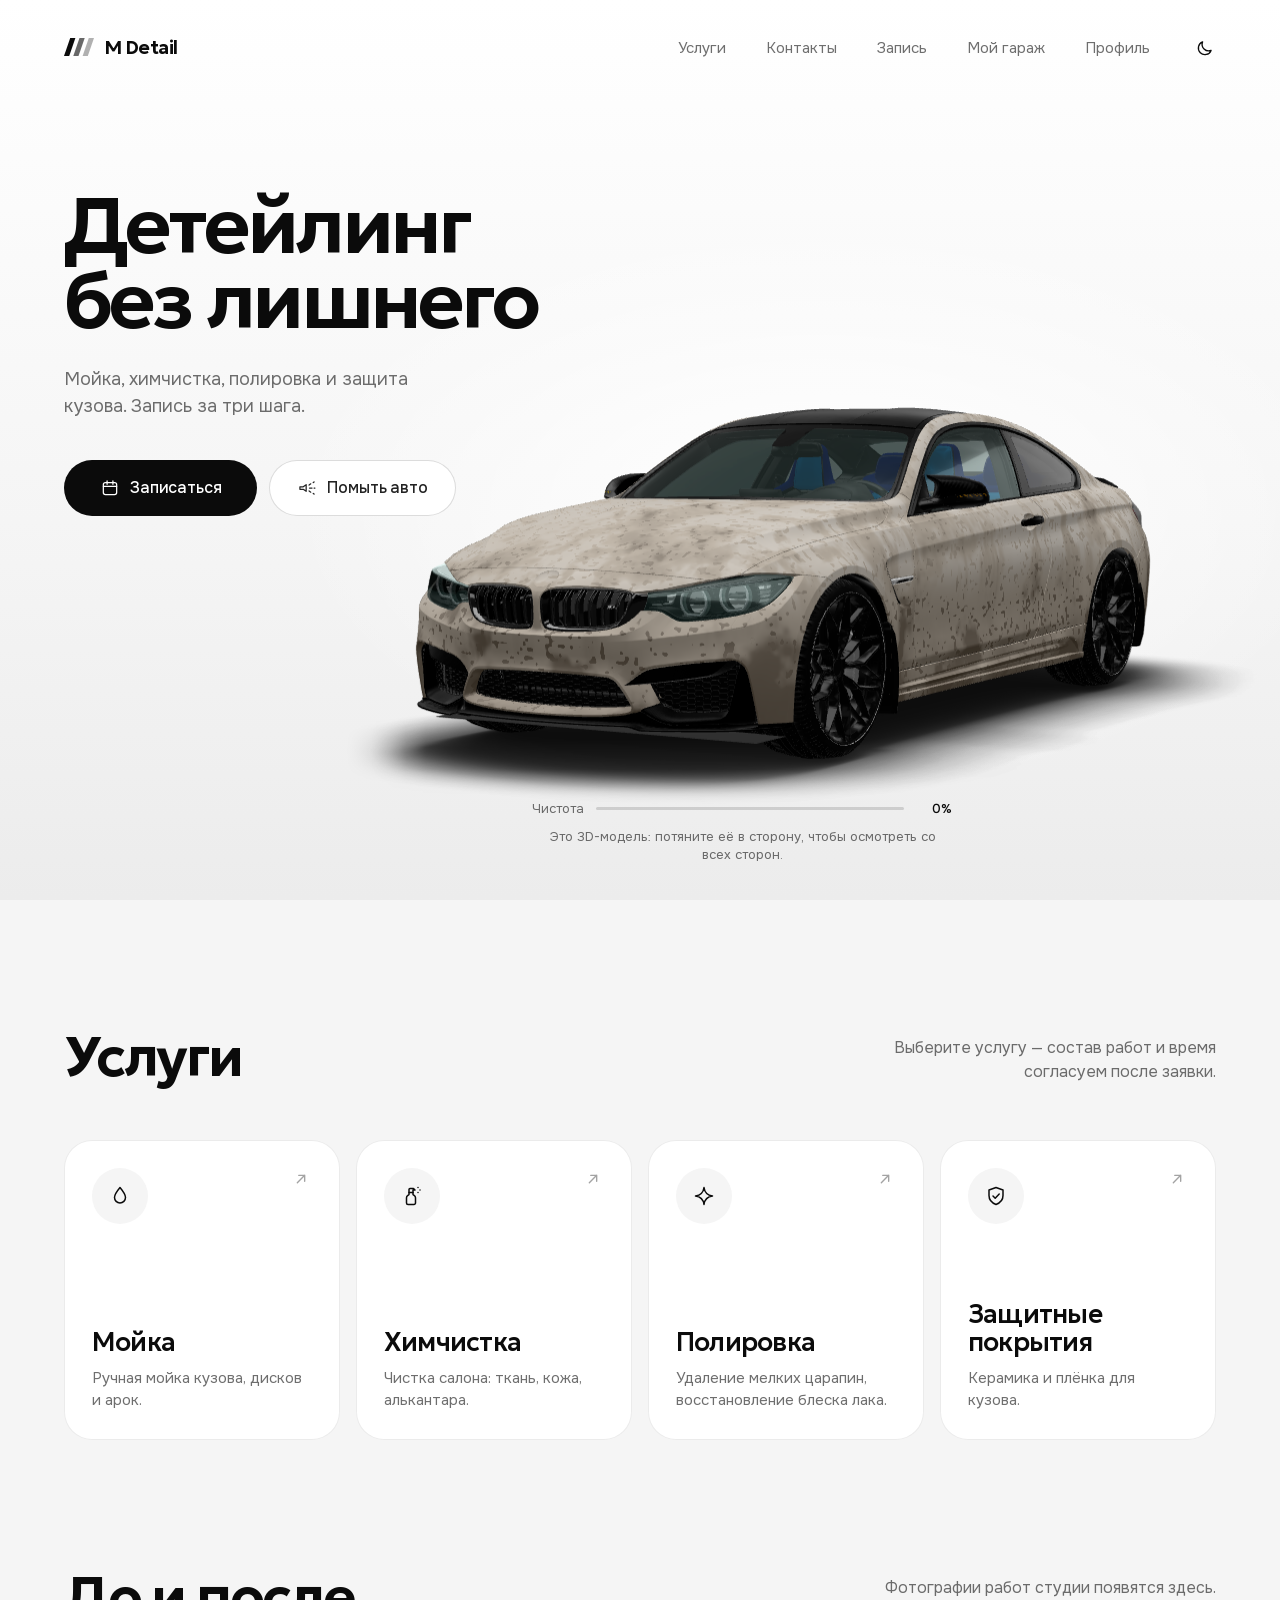
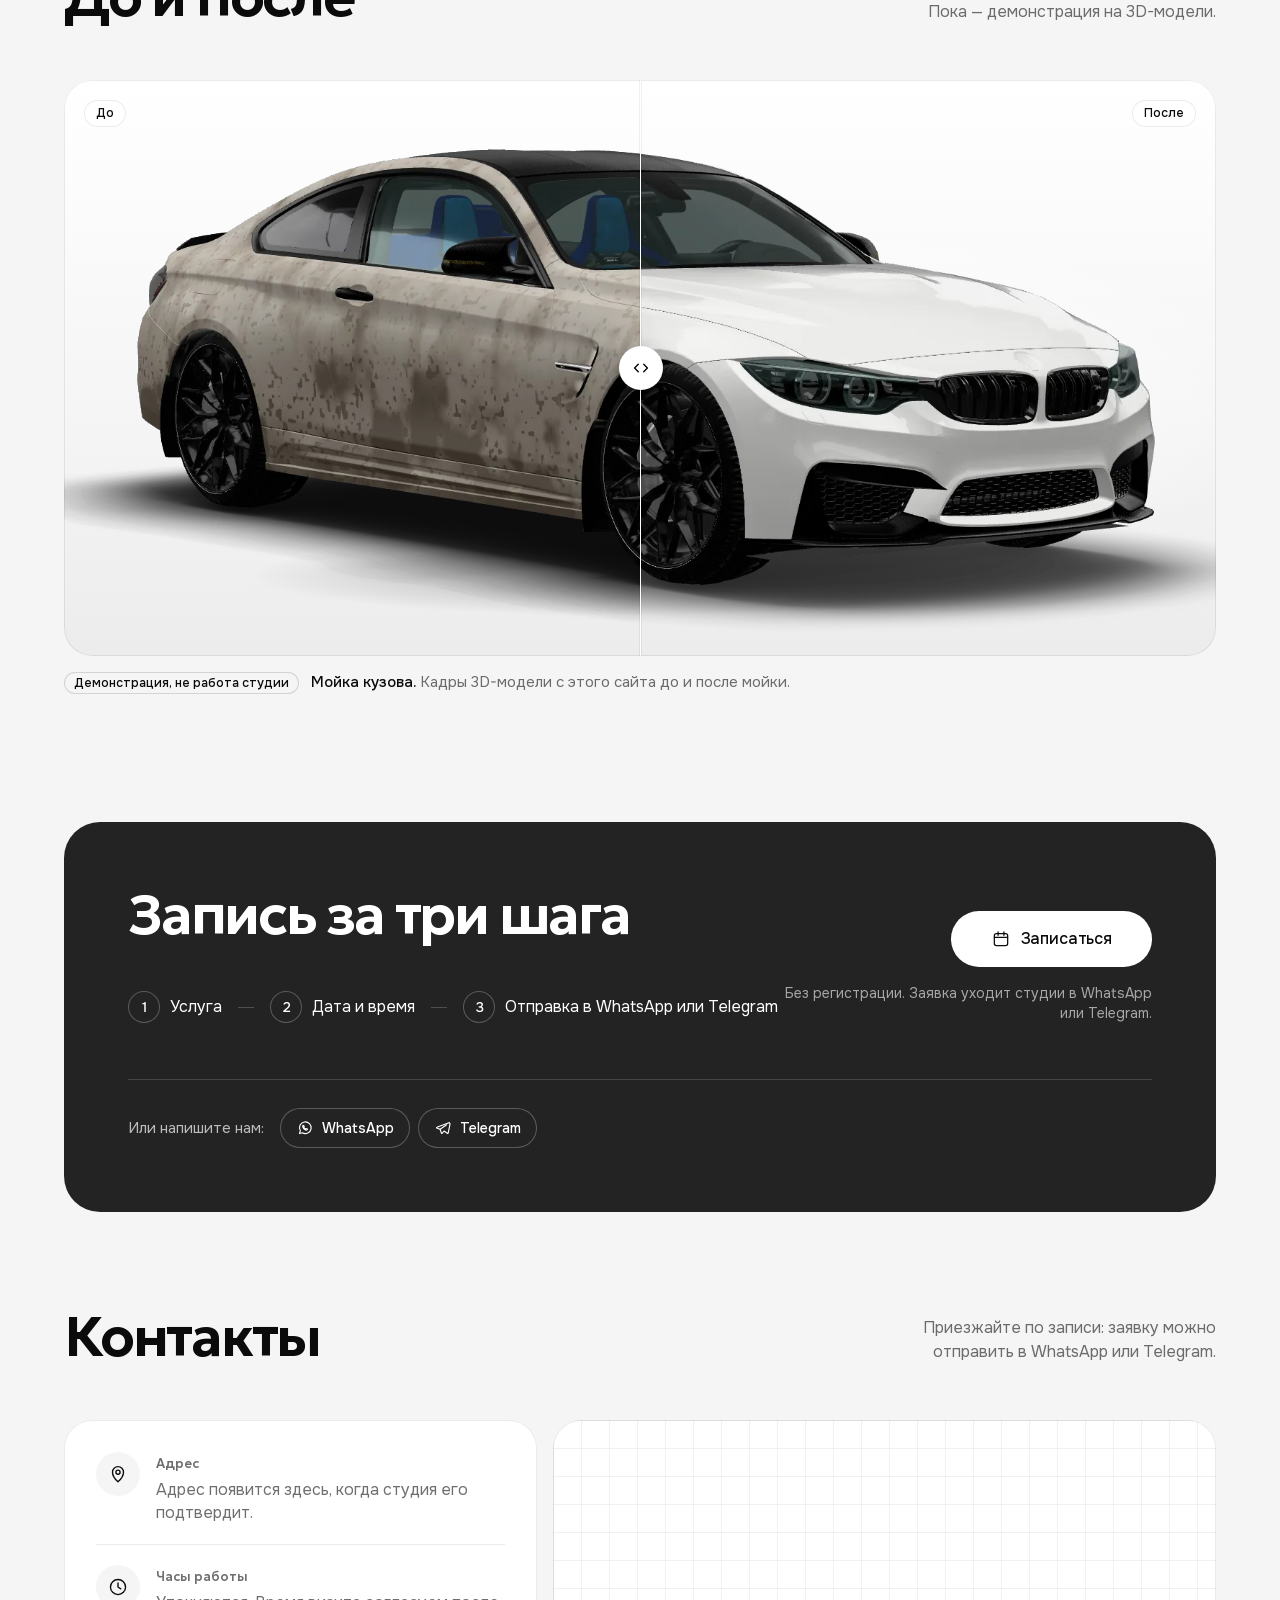
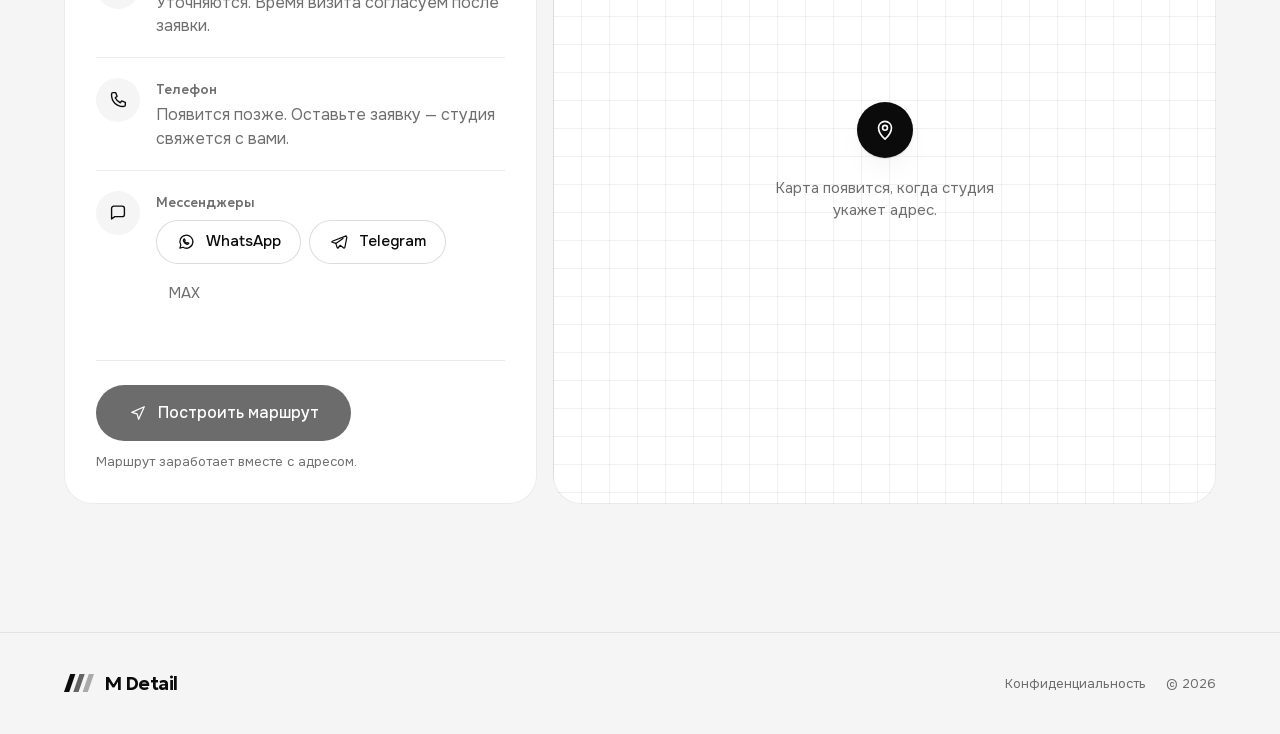
==== commit cd549c57: "BMW M4 в подсказках моделей Co-Authored-By: Claude Opus 5.5 <noreply@anthropic.com>" ====
--- a/index.html
+++ b/index.html
@@ -1 +1 @@
-<!DOCTYPE html><html lang="ru" class="_8KDLtW_variable GpgOZW_variable antialiased"><head><meta charSet="utf-8"/><meta name="viewport" content="width=device-width, initial-scale=1, viewport-fit=cover"/><link rel="preload" href="/_next/static/media/01d917b2efda642a-s.p.0y1w0k24nk0rl.woff2" as="font" crossorigin="" type="font/woff2"/><link rel="preload" href="/_next/static/media/a30037bada340db0-s.p.1i0-tkhmnd6is.woff2" as="font" crossorigin="" type="font/woff2"/><link rel="preload" href="/_next/static/media/c50b0495a1ff0f08-s.p.2sla2yow9-9p_.woff2" as="font" crossorigin="" type="font/woff2"/><link rel="preload" href="/_next/static/media/f60ca64f6f52eefb-s.p.03a2ea1r26czb.woff2" as="font" crossorigin="" type="font/woff2"/><link rel="preload" as="image" href="/images/car-dirty.webp"/><link rel="stylesheet" href="/_next/static/chunks/2um5owu_9jxay.css" data-precedence="next"/><link rel="preload" as="script" fetchPriority="low" href="/_next/static/chunks/1pcw6gskne7pf.js"/><script src="/_next/static/chunks/2whg2n5r_t_s1.js" async=""></script><script src="/_next/static/chunks/1k6vud4yuzdun.js" async=""></script><script src="/_next/static/chunks/1wt7al7iiuzbs.js" async=""></script><script src="/_next/static/chunks/turbopack-2u1d16houkiyo.js" async=""></script><script src="/_next/static/chunks/2j_1ek12102w8.js" async=""></script><script src="/_next/static/chunks/1e702i_9vq39q.js" async=""></script><script src="/_next/static/chunks/3dhy885m-aixz.js" async=""></script><script src="/_next/static/chunks/0y7fb0nxkplo_.js" async=""></script><script src="/_next/static/chunks/2tfuawa6zajyv.js" async=""></script><script src="/_next/static/chunks/2murk3lf__4gj.js" async=""></script><title>M Detail — автодетейлинг</title><meta name="description" content="Мойка, химчистка, полировка и защитные покрытия. Запись за три шага, без регистрации."/><meta name="application-name" content="M Detail"/><link rel="manifest" href="/manifest.webmanifest"/><meta name="format-detection" content="telephone=no"/><meta name="mobile-web-app-capable" content="yes"/><meta name="apple-mobile-web-app-title" content="M Detail"/><meta name="apple-mobile-web-app-status-bar-style" content="default"/><link rel="icon" href="/icon.svg?icon.2i-bx4rjk7wer.svg" sizes="any" type="image/svg+xml"/><link rel="apple-touch-icon" href="/apple-icon.png?apple-icon.1ncug-gr4gdi1.png" sizes="180x180" type="image/png"/><meta name="next-size-adjust" content=""/><meta name="theme-color" media="(prefers-color-scheme: light)" content="#f5f5f5"/><meta name="theme-color" media="(prefers-color-scheme: dark)" content="#0a0a0a"/><script>(function(){try{var p=null;try{p=localStorage.getItem("md-theme")}catch(e){}var d=p==="dark"||(p!=="light"&&matchMedia("(prefers-color-scheme: dark)").matches);var t=d?"dark":"light";document.documentElement.dataset.theme=t;var m=document.createElement("meta");m.name="theme-color";m.id="md-theme-color";m.content={"light":"#f5f5f5","dark":"#0a0a0a"}[t];document.head.prepend(m)}catch(e){}})()</script><script src="/_next/static/chunks/0cz1d0mv5g_q7.js" noModule=""></script></head><body class="min-h-svh bg-mist text-graphite"><div hidden=""><!--$--><!--/$--></div><header class="absolute inset-x-0 top-0 z-40 pt-[env(safe-area-inset-top)]"><div class="mx-auto flex h-16 max-w-[1440px] items-center justify-between px-5 lg:h-24 lg:px-16"><a aria-label="M Detail — на главную" class="relative z-50 text-ink" href="/"><span class="inline-flex items-center gap-2.5 "><svg width="30" height="18" viewBox="0 0 30 18" fill="currentColor" aria-hidden="true"><path d="M6.200 0h5.200L5.200 18H0z"></path><path d="M15.500 0h5.200L14.500 18H9.300z" opacity="0.62"></path><path d="M24.800 0H30l-6.200 18h-5.200z" opacity="0.32"></path></svg><span class="font-display text-[19px] font-semibold tracking-[-0.03em]">M Detail</span></span></a><div class="flex items-center gap-1 lg:gap-8"><nav aria-label="Основная навигация" class="hidden items-center gap-10 lg:flex"><a class="text-[15px] transition-colors duration-200 hover:text-ink text-muted" href="/#services">Услуги</a><a class="text-[15px] transition-colors duration-200 hover:text-ink text-muted" href="/#contacts">Контакты</a><a class="text-[15px] transition-colors duration-200 hover:text-ink text-muted" href="/booking/">Запись</a><a class="text-[15px] transition-colors duration-200 hover:text-ink text-muted" href="/garage/">Мой гараж</a><a class="text-[15px] transition-colors duration-200 hover:text-ink text-muted" href="/profile/">Профиль</a></nav><button type="button" data-theme-toggle="true" aria-label="Тёмная тема" class="relative flex size-11 items-center justify-center rounded-full text-ink transition-colors duration-200 hover:bg-ink/[0.06] relative z-50 lg:-mr-2.5"><svg width="21" height="21" viewBox="0 0 24 24" fill="none" stroke="currentColor" stroke-width="1.5" stroke-linecap="round" stroke-linejoin="round" aria-hidden="true" class="transition-transform duration-300 ease-soft dark:hidden"><path d="M19.500 14.200A7.500 7.500 0 0 1 9.800 4.500a7.500 7.500 0 1 0 9.700 9.700z"></path></svg><svg width="22" height="22" viewBox="0 0 24 24" fill="none" stroke="currentColor" stroke-width="1.5" stroke-linecap="round" stroke-linejoin="round" aria-hidden="true" class="hidden transition-transform duration-300 ease-soft dark:block"><circle cx="12" cy="12" r="3.75"></circle><path d="M12 3.5v1.75M12 18.75v1.75M3.5 12h1.75M18.75 12h1.75M5.990 5.990l1.240 1.240M16.770 16.770l1.240 1.240M5.990 18.010l1.240-1.240M16.770 7.230l1.240-1.240"></path></svg></button><button type="button" aria-label="Открыть меню" aria-expanded="false" class="relative z-50 -mr-2 flex size-11 items-center justify-center text-ink lg:hidden"><span class="relative block h-[10px] w-6"><span class="absolute left-0 top-0 h-[1.5px] w-6 rounded-full bg-current transition-transform duration-300 ease-soft "></span><span class="absolute bottom-0 left-0 h-[1.5px] w-6 rounded-full bg-current transition-transform duration-300 ease-soft "></span></span></button></div></div></header><main><section id="top" class="studio relative overflow-clip pt-[calc(env(safe-area-inset-top)+64px)] lg:h-svh lg:max-h-[1000px] lg:min-h-[760px] lg:pt-0"><div class="relative mx-auto flex h-full max-w-[1440px] flex-col px-5 lg:px-16"><div class="pointer-events-none relative z-10 pt-5 lg:pt-[clamp(150px,21vh,210px)]"><h1 class="text-[clamp(40px,11.2vw,52px)] font-semibold leading-[0.98] tracking-[-0.045em] text-ink lg:text-[clamp(64px,6.2vw,96px)] lg:leading-[0.94]" style="opacity:0.4;transform:translateY(22px)">Детейлинг<br/>без лишнего</h1><p class="mt-4 max-w-[30ch] text-[16px] leading-[1.45] text-muted lg:mt-7 lg:max-w-[34ch] lg:text-[18px] lg:leading-[1.5]" style="opacity:0.4;transform:translateY(22px)">Мойка, химчистка, полировка и защита кузова. Запись за три шага.</p></div><div class="relative -mx-5 mt-1 lg:pointer-events-none lg:absolute lg:inset-0 lg:mx-0 lg:mt-0"><div class="relative ml-[-6vw] w-[124vw] lg:pointer-events-auto lg:absolute lg:bottom-[clamp(40px,9vh,96px)] lg:right-[-5vw] lg:ml-0 lg:w-[min(78vw,1180px)]" style="opacity:0;transform:translateX(70px)"><img alt="Автомобиль перед мойкой" draggable="false" width="1999" height="999" decoding="async" data-nimg="1" class="car-poster h-auto w-full select-none transition-opacity duration-700 ease-soft opacity-100" style="color:transparent" src="/images/car-dirty.webp"/><div class="car-canvas absolute inset-0 transition-opacity duration-700 ease-soft opacity-0"><!--$!--><template data-dgst=""></template><!--/$--></div></div><div class="relative mt-1 px-5 lg:pointer-events-auto lg:absolute lg:bottom-[clamp(20px,4vh,48px)] lg:left-[58%] lg:mt-0 lg:w-[420px] lg:-translate-x-1/2 lg:px-0" style="opacity:0.4;transform:translateY(22px)"><div class="mx-auto w-full max-w-[340px] lg:max-w-[420px]"><div class="flex min-h-[36px] items-center justify-center gap-3"><p aria-live="polite" class="text-center text-[12.5px] leading-[1.35] text-muted lg:text-[13px]">Загружаем 3D-модель…</p></div></div></div></div><div class="relative z-10 mt-6 flex gap-2.5 pb-8 lg:mt-10 lg:w-fit lg:gap-3 lg:pb-0" style="opacity:0.4;transform:translateY(22px)"><a class="inline-flex h-14 items-center justify-center gap-2.5 rounded-full text-[16px] font-medium tracking-[-0.01em] transition-[background-color,box-shadow,transform] duration-200 ease-soft bg-ink text-white hover:bg-graphite active:scale-[0.985] order-2 flex-1 whitespace-nowrap px-4 lg:order-1 lg:flex-none lg:px-9" href="/booking/"><svg width="20" height="20" viewBox="0 0 24 24" fill="none" stroke="currentColor" stroke-width="1.5" stroke-linecap="round" stroke-linejoin="round" aria-hidden="true"><rect x="4" y="5.5" width="16" height="14.5" rx="2.5"></rect><path d="M4 10h16M8.5 3.5v4M15.5 3.5v4"></path></svg>Записаться</a><button type="button" class="inline-flex h-14 items-center justify-center gap-2.5 rounded-full text-[16px] font-medium tracking-[-0.01em] transition-[background-color,box-shadow,transform] duration-200 ease-soft bg-white text-graphite ring-1 ring-inset ring-line-strong hover:ring-graphite active:scale-[0.985] order-1 flex-1 whitespace-nowrap px-4 disabled:opacity-50 lg:order-2 lg:flex-none lg:px-7" aria-pressed="false" disabled=""><svg width="20" height="20" viewBox="0 0 24 24" fill="none" stroke="currentColor" stroke-width="1.5" stroke-linecap="round" stroke-linejoin="round" aria-hidden="true"><path d="M3.500 10.500h4l3.500-2.500v8l-3.500-2.500h-4z"></path><path d="m14.500 8.500 2-1.500M15 12h3M14.500 15.500l2 1.500M19.500 5.500l1-.8M20.500 12h1M19.500 18.500l1 .8"></path></svg>Помыть авто</button></div></div></section><section id="services" class="scroll-mt-6 bg-mist"><div class="mx-auto max-w-[1440px] px-5 py-16 lg:px-16 lg:py-32"><div class="flex flex-col gap-3 lg:flex-row lg:items-end lg:justify-between"><h2 class="text-[34px] font-semibold leading-none tracking-[-0.04em] text-ink lg:text-[56px]">Услуги</h2><p class="max-w-[36ch] text-[15px] leading-[1.5] text-muted lg:text-right lg:text-[16px]">Выберите услугу — состав работ и время согласуем после заявки.</p></div><ul class="mt-8 grid gap-2.5 sm:grid-cols-2 lg:mt-14 lg:grid-cols-4 lg:gap-4"><li class="flex"><a class="group flex h-full w-full items-start gap-4 rounded-[22px] bg-white p-4 text-left ring-1 ring-inset ring-line transition-[background-color,color,box-shadow] duration-300 ease-soft hover:bg-graphite hover:text-white hover:ring-graphite lg:h-[300px] lg:flex-col lg:items-stretch lg:justify-between lg:gap-0 lg:rounded-card lg:p-7" href="/booking/?service=wash"><span class="flex items-start justify-between"><span class="flex size-12 items-center justify-center rounded-full bg-mist text-ink transition-colors duration-300 group-hover:bg-white/10 group-hover:text-white lg:size-14"><svg width="24" height="24" viewBox="0 0 24 24" fill="none" stroke="currentColor" stroke-width="1.5" stroke-linecap="round" stroke-linejoin="round" aria-hidden="true"><path d="M12 3.5c3 3.6 5.5 6.6 5.5 10a5.5 5.5 0 0 1-11 0c0-3.4 2.500-6.4 5.5-10z"></path></svg></span><svg width="22" height="22" viewBox="0 0 24 24" fill="none" stroke="currentColor" stroke-width="1.5" stroke-linecap="round" stroke-linejoin="round" aria-hidden="true" class="hidden text-faint transition-[color,transform] duration-300 ease-soft group-hover:translate-x-0.5 group-hover:-translate-y-0.5 group-hover:text-white lg:block"><path d="M8 16 16 8M9.500 8H16v6.500"></path></svg></span><span class="min-w-0 flex-1 lg:flex-none"><span class="sr-only">Записаться: </span><span class="block font-display text-[19px] font-medium leading-tight tracking-[-0.03em] text-ink transition-colors duration-300 group-hover:text-white lg:text-[26px] lg:leading-[1.08]">Мойка</span><span class="mt-1 block text-[14px] leading-[1.4] text-muted transition-colors duration-300 group-hover:text-white/70 lg:mt-3 lg:min-h-[44px] lg:text-[15px] lg:leading-[1.45]">Ручная мойка кузова, дисков и арок.</span></span><svg width="20" height="20" viewBox="0 0 24 24" fill="none" stroke="currentColor" stroke-width="1.5" stroke-linecap="round" stroke-linejoin="round" aria-hidden="true" class="mt-3.5 shrink-0 text-faint transition-colors duration-300 group-hover:text-white lg:hidden"><path d="M8 16 16 8M9.500 8H16v6.500"></path></svg></a></li><li class="flex"><a class="group flex h-full w-full items-start gap-4 rounded-[22px] bg-white p-4 text-left ring-1 ring-inset ring-line transition-[background-color,color,box-shadow] duration-300 ease-soft hover:bg-graphite hover:text-white hover:ring-graphite lg:h-[300px] lg:flex-col lg:items-stretch lg:justify-between lg:gap-0 lg:rounded-card lg:p-7" href="/booking/?service=interior"><span class="flex items-start justify-between"><span class="flex size-12 items-center justify-center rounded-full bg-mist text-ink transition-colors duration-300 group-hover:bg-white/10 group-hover:text-white lg:size-14"><svg width="24" height="24" viewBox="0 0 24 24" fill="none" stroke="currentColor" stroke-width="1.5" stroke-linecap="round" stroke-linejoin="round" aria-hidden="true"><path d="M8 20.500h6a1.500 1.500 0 0 0 1.500-1.500v-5.200a3 3 0 0 0-1.400-2.500L13 10.600V8.500H9v2.100l-1.100.7a3 3 0 0 0-1.400 2.500V19A1.500 1.500 0 0 0 8 20.500z"></path><path d="M9 8.500V5.500a1 1 0 0 1 1-1h3.500l1.500 1.500h-2v2.500"></path><path d="M18 3.500h.01M20 6h.01M18 8.500h.01"></path></svg></span><svg width="22" height="22" viewBox="0 0 24 24" fill="none" stroke="currentColor" stroke-width="1.5" stroke-linecap="round" stroke-linejoin="round" aria-hidden="true" class="hidden text-faint transition-[color,transform] duration-300 ease-soft group-hover:translate-x-0.5 group-hover:-translate-y-0.5 group-hover:text-white lg:block"><path d="M8 16 16 8M9.500 8H16v6.500"></path></svg></span><span class="min-w-0 flex-1 lg:flex-none"><span class="sr-only">Записаться: </span><span class="block font-display text-[19px] font-medium leading-tight tracking-[-0.03em] text-ink transition-colors duration-300 group-hover:text-white lg:text-[26px] lg:leading-[1.08]">Химчистка</span><span class="mt-1 block text-[14px] leading-[1.4] text-muted transition-colors duration-300 group-hover:text-white/70 lg:mt-3 lg:min-h-[44px] lg:text-[15px] lg:leading-[1.45]">Чистка салона: ткань, кожа, алькантара.</span></span><svg width="20" height="20" viewBox="0 0 24 24" fill="none" stroke="currentColor" stroke-width="1.5" stroke-linecap="round" stroke-linejoin="round" aria-hidden="true" class="mt-3.5 shrink-0 text-faint transition-colors duration-300 group-hover:text-white lg:hidden"><path d="M8 16 16 8M9.500 8H16v6.500"></path></svg></a></li><li class="flex"><a class="group flex h-full w-full items-start gap-4 rounded-[22px] bg-white p-4 text-left ring-1 ring-inset ring-line transition-[background-color,color,box-shadow] duration-300 ease-soft hover:bg-graphite hover:text-white hover:ring-graphite lg:h-[300px] lg:flex-col lg:items-stretch lg:justify-between lg:gap-0 lg:rounded-card lg:p-7" href="/booking/?service=polish"><span class="flex items-start justify-between"><span class="flex size-12 items-center justify-center rounded-full bg-mist text-ink transition-colors duration-300 group-hover:bg-white/10 group-hover:text-white lg:size-14"><svg width="24" height="24" viewBox="0 0 24 24" fill="none" stroke="currentColor" stroke-width="1.5" stroke-linecap="round" stroke-linejoin="round" aria-hidden="true"><path d="M12 3.500c.6 4.600 3.900 7.900 8.500 8.500-4.600.6-7.900 3.900-8.500 8.500-.6-4.600-3.900-7.900-8.500-8.500 4.600-.6 7.900-3.900 8.500-8.500z"></path></svg></span><svg width="22" height="22" viewBox="0 0 24 24" fill="none" stroke="currentColor" stroke-width="1.5" stroke-linecap="round" stroke-linejoin="round" aria-hidden="true" class="hidden text-faint transition-[color,transform] duration-300 ease-soft group-hover:translate-x-0.5 group-hover:-translate-y-0.5 group-hover:text-white lg:block"><path d="M8 16 16 8M9.500 8H16v6.500"></path></svg></span><span class="min-w-0 flex-1 lg:flex-none"><span class="sr-only">Записаться: </span><span class="block font-display text-[19px] font-medium leading-tight tracking-[-0.03em] text-ink transition-colors duration-300 group-hover:text-white lg:text-[26px] lg:leading-[1.08]">Полировка</span><span class="mt-1 block text-[14px] leading-[1.4] text-muted transition-colors duration-300 group-hover:text-white/70 lg:mt-3 lg:min-h-[44px] lg:text-[15px] lg:leading-[1.45]">Удаление мелких царапин, восстановление блеска лака.</span></span><svg width="20" height="20" viewBox="0 0 24 24" fill="none" stroke="currentColor" stroke-width="1.5" stroke-linecap="round" stroke-linejoin="round" aria-hidden="true" class="mt-3.5 shrink-0 text-faint transition-colors duration-300 group-hover:text-white lg:hidden"><path d="M8 16 16 8M9.500 8H16v6.500"></path></svg></a></li><li class="flex"><a class="group flex h-full w-full items-start gap-4 rounded-[22px] bg-white p-4 text-left ring-1 ring-inset ring-line transition-[background-color,color,box-shadow] duration-300 ease-soft hover:bg-graphite hover:text-white hover:ring-graphite lg:h-[300px] lg:flex-col lg:items-stretch lg:justify-between lg:gap-0 lg:rounded-card lg:p-7" href="/booking/?service=coating"><span class="flex items-start justify-between"><span class="flex size-12 items-center justify-center rounded-full bg-mist text-ink transition-colors duration-300 group-hover:bg-white/10 group-hover:text-white lg:size-14"><svg width="24" height="24" viewBox="0 0 24 24" fill="none" stroke="currentColor" stroke-width="1.5" stroke-linecap="round" stroke-linejoin="round" aria-hidden="true"><path d="M12 3.500 19 6v5.500c0 4.300-2.800 7.400-7 9-4.200-1.600-7-4.700-7-9V6z"></path><path d="m9 12 2.200 2.200 4-4.200"></path></svg></span><svg width="22" height="22" viewBox="0 0 24 24" fill="none" stroke="currentColor" stroke-width="1.5" stroke-linecap="round" stroke-linejoin="round" aria-hidden="true" class="hidden text-faint transition-[color,transform] duration-300 ease-soft group-hover:translate-x-0.5 group-hover:-translate-y-0.5 group-hover:text-white lg:block"><path d="M8 16 16 8M9.500 8H16v6.500"></path></svg></span><span class="min-w-0 flex-1 lg:flex-none"><span class="sr-only">Записаться: </span><span class="block font-display text-[19px] font-medium leading-tight tracking-[-0.03em] text-ink transition-colors duration-300 group-hover:text-white lg:text-[26px] lg:leading-[1.08]">Защитные покрытия</span><span class="mt-1 block text-[14px] leading-[1.4] text-muted transition-colors duration-300 group-hover:text-white/70 lg:mt-3 lg:min-h-[44px] lg:text-[15px] lg:leading-[1.45]">Керамика и плёнка для кузова.</span></span><svg width="20" height="20" viewBox="0 0 24 24" fill="none" stroke="currentColor" stroke-width="1.5" stroke-linecap="round" stroke-linejoin="round" aria-hidden="true" class="mt-3.5 shrink-0 text-faint transition-colors duration-300 group-hover:text-white lg:hidden"><path d="M8 16 16 8M9.500 8H16v6.500"></path></svg></a></li></ul></div></section><section id="works" aria-labelledby="works-title" class="scroll-mt-6 bg-mist"><div class="mx-auto max-w-[1440px] px-5 pb-16 lg:px-16 lg:pb-32"><div class="flex flex-col gap-3 lg:flex-row lg:items-end lg:justify-between"><h2 id="works-title" class="text-[34px] font-semibold leading-none tracking-[-0.04em] text-ink lg:text-[56px]">До и после</h2><p class="max-w-[36ch] text-[15px] leading-[1.5] text-muted lg:text-right lg:text-[16px]">Фотографии работ студии появятся здесь. Пока — демонстрация на 3D-модели.</p></div><ul class="mt-8 grid gap-6 lg:mt-14 lg:gap-10"><li><figure><div class="studio relative cursor-ew-resize touch-pan-y select-none overflow-hidden rounded-card ring-1 ring-inset ring-line" style="aspect-ratio:1600 / 800"><div aria-hidden="true" class="absolute inset-x-[16%] bottom-[7%] h-[14%] rounded-[50%] bg-[radial-gradient(closest-side,rgb(0_0_0/0.28),transparent)] dark:bg-[radial-gradient(closest-side,rgb(0_0_0/0.7),transparent)]"></div><img alt="Та же 3D-модель после мойки — демонстрация" draggable="false" loading="lazy" decoding="async" data-nimg="fill" class="pointer-events-none absolute inset-0 size-full select-none object-contain" style="position:absolute;height:100%;width:100%;left:0;top:0;right:0;bottom:0;color:transparent" src="/images/demo-after.webp"/><div class="absolute inset-0" style="clip-path:inset(0 50% 0 0)"><img alt="3D-модель автомобиля в грязи — демонстрация" draggable="false" loading="lazy" decoding="async" data-nimg="fill" class="pointer-events-none absolute inset-0 size-full select-none object-contain" style="position:absolute;height:100%;width:100%;left:0;top:0;right:0;bottom:0;color:transparent" src="/images/demo-before.webp"/></div><span class="pointer-events-none absolute left-3 top-3 rounded-full bg-white/85 px-3 py-1 text-[12.5px] font-medium text-ink ring-1 ring-inset ring-line backdrop-blur-md lg:left-5 lg:top-5">До</span><span class="pointer-events-none absolute right-3 top-3 rounded-full bg-white/85 px-3 py-1 text-[12.5px] font-medium text-ink ring-1 ring-inset ring-line backdrop-blur-md lg:right-5 lg:top-5">После</span><div class="pointer-events-none absolute inset-y-0 w-px bg-[#fff] shadow-[0_0_0_0.5px_rgb(0_0_0/0.12)]" style="left:50%"><div role="slider" tabindex="0" aria-label="Мойка кузова: сравнение до и после" aria-valuemin="0" aria-valuemax="100" aria-valuenow="50" aria-valuetext="Показано «до» на 50 %" class="pointer-events-auto absolute left-1/2 top-1/2 flex size-11 -translate-x-1/2 -translate-y-1/2 items-center justify-center rounded-full bg-[#fff] text-[#0b0b0b] shadow-[0_6px_20px_-6px_rgb(0_0_0/0.35)] outline-offset-4 transition-transform duration-200 ease-soft active:scale-95"><svg width="22" height="22" viewBox="0 0 24 24" fill="none" stroke="currentColor" stroke-width="1.6" stroke-linecap="round" stroke-linejoin="round" aria-hidden="true"><path d="m9 8-4 4 4 4M15 8l4 4-4 4"></path></svg></div></div></div><figcaption class="mt-3 flex flex-wrap items-center gap-x-3 gap-y-1.5 text-[14px] leading-[1.45] text-muted lg:mt-4 lg:text-[15px]"><span class="rounded-full px-2.5 py-0.5 text-[12.5px] font-medium text-ink ring-1 ring-inset ring-line-strong">Демонстрация, не работа студии</span><span><span class="font-medium text-ink">Мойка кузова<!-- -->.</span> <!-- -->Кадры 3D-модели с этого сайта до и после мойки.</span></figcaption></figure></li></ul></div></section><section aria-labelledby="booking-title" class="bg-mist"><div class="mx-auto max-w-[1440px] px-3 pb-10 lg:px-16 lg:pb-24"><div class="tone-fixed rounded-[28px] bg-graphite px-6 py-10 text-white lg:rounded-panel lg:px-16 lg:py-16"><div class="lg:flex lg:items-end lg:justify-between lg:gap-12"><div class="lg:w-[560px]"><h2 id="booking-title" class="text-[32px] font-semibold leading-[1.02] tracking-[-0.04em] lg:text-[56px]">Запись за три шага</h2><ol class="mt-7 flex flex-col gap-3 sm:hidden"><li class="flex items-center gap-3 text-[16px]"><span class="flex size-8 items-center justify-center rounded-full text-[14px] font-medium ring-1 ring-inset ring-white/25">1</span>Услуга</li><li class="flex items-center gap-3 text-[16px]"><span class="flex size-8 items-center justify-center rounded-full text-[14px] font-medium ring-1 ring-inset ring-white/25">2</span>Дата и время</li><li class="flex items-center gap-3 text-[16px]"><span class="flex size-8 items-center justify-center rounded-full text-[14px] font-medium ring-1 ring-inset ring-white/25">3</span>Отправка в WhatsApp или Telegram</li></ol><ol class="flex w-full items-center mt-10 hidden max-w-[560px] sm:flex lg:mt-12"><li class="flex items-center flex-auto"><span class="flex items-center gap-2.5"><span class="flex size-8 shrink-0 items-center justify-center rounded-full text-[14px] font-medium tabular-nums transition-colors duration-200 text-white ring-1 ring-inset ring-white/25">1</span><span class="whitespace-nowrap text-[15px] leading-none lg:text-[16px]  text-white">Услуга</span></span><span aria-hidden="true" class="mx-3 h-px min-w-4 flex-1 lg:mx-4 bg-white/20"></span></li><li class="flex items-center flex-auto"><span class="flex items-center gap-2.5"><span class="flex size-8 shrink-0 items-center justify-center rounded-full text-[14px] font-medium tabular-nums transition-colors duration-200 text-white ring-1 ring-inset ring-white/25">2</span><span class="whitespace-nowrap text-[15px] leading-none lg:text-[16px]  text-white">Дата и время</span></span><span aria-hidden="true" class="mx-3 h-px min-w-4 flex-1 lg:mx-4 bg-white/20"></span></li><li class="flex items-center flex-none"><span class="flex items-center gap-2.5"><span class="flex size-8 shrink-0 items-center justify-center rounded-full text-[14px] font-medium tabular-nums transition-colors duration-200 text-white ring-1 ring-inset ring-white/25">3</span><span class="whitespace-nowrap text-[15px] leading-none lg:text-[16px]  text-white">Отправка в WhatsApp или Telegram</span></span></li></ol></div><div class="mt-9 lg:mt-0 lg:text-right"><a class="inline-flex h-14 items-center justify-center gap-2.5 rounded-full text-[16px] font-medium tracking-[-0.01em] transition-[background-color,box-shadow,transform] duration-200 ease-soft bg-white text-ink hover:bg-mist active:scale-[0.985] w-full px-7 lg:w-auto lg:px-10" href="/booking/"><svg width="20" height="20" viewBox="0 0 24 24" fill="none" stroke="currentColor" stroke-width="1.5" stroke-linecap="round" stroke-linejoin="round" aria-hidden="true"><rect x="4" y="5.5" width="16" height="14.5" rx="2.5"></rect><path d="M4 10h16M8.5 3.5v4M15.5 3.5v4"></path></svg>Записаться</a><p class="mt-4 text-[14px] leading-[1.45] text-white/60">Без регистрации. Заявка уходит студии в <!-- -->WhatsApp или Telegram<!-- -->.</p></div></div><div class="mt-10 flex flex-wrap items-center gap-x-4 gap-y-3 border-t border-white/15 pt-7 lg:mt-14"><span class="text-[15px] text-white/70">Или напишите нам:</span><ul class="flex flex-wrap gap-2"><li><a href="https://wa.me/79962405149" aria-label="Написать студии в WhatsApp" class="inline-flex items-center rounded-full font-medium ring-1 ring-inset transition-[background-color,box-shadow] duration-200 h-10 gap-2 px-4 text-[14px] ring-white/25 text-white hover:bg-white/10" target="_blank" rel="noopener"><svg width="18" height="18" viewBox="0 0 24 24" fill="none" stroke="currentColor" stroke-width="1.5" stroke-linecap="round" stroke-linejoin="round" aria-hidden="true"><path d="M4.6 19.4l1.2-3.7a7.8 7.8 0 1 1 2.6 2.6z"></path><path d="M9.4 8.6c.3-.4.7-.4.9 0l.6 1.3c.1.3 0 .5-.2.7l-.4.4c.5 1 1.3 1.8 2.3 2.3l.4-.4c.2-.2.5-.3.7-.2l1.3.6c.4.2.4.6 0 .9-.6.5-1.5.7-2.3.4a6.9 6.9 0 0 1-3.6-3.6c-.3-.8-.2-1.7.3-2.4z"></path></svg>WhatsApp</a></li><li><a href="https://t.me/meph1st6" aria-label="Написать студии в Telegram" class="inline-flex items-center rounded-full font-medium ring-1 ring-inset transition-[background-color,box-shadow] duration-200 h-10 gap-2 px-4 text-[14px] ring-white/25 text-white hover:bg-white/10" target="_blank" rel="noopener"><svg width="18" height="18" viewBox="0 0 24 24" fill="none" stroke="currentColor" stroke-width="1.5" stroke-linecap="round" stroke-linejoin="round" aria-hidden="true"><path d="M20.6 4.6 3.9 11.1c-.6.2-.6 1 0 1.2l4.3 1.4 1.6 5c.2.6.9.7 1.3.2l2.3-2.9 4.3 3.1c.5.4 1.2.1 1.3-.5l2.4-12.1c.1-.6-.4-1-.8-.9z"></path><path d="m8.2 13.7 8.6-6"></path></svg>Telegram</a></li></ul></div></div></div></section><section id="contacts" aria-labelledby="contacts-title" class="scroll-mt-6 bg-mist"><div class="mx-auto max-w-[1440px] px-5 pb-16 lg:px-16 lg:pb-32"><div class="flex flex-col gap-3 lg:flex-row lg:items-end lg:justify-between"><h2 id="contacts-title" class="text-[34px] font-semibold leading-none tracking-[-0.04em] text-ink lg:text-[56px]">Контакты</h2><p class="max-w-[36ch] text-[15px] leading-[1.5] text-muted lg:text-right lg:text-[16px]">Приезжайте по записи: заявку можно отправить в <!-- -->WhatsApp или Telegram<!-- -->.</p></div><div class="mt-8 grid gap-3 lg:mt-14 lg:grid-cols-[minmax(0,5fr)_minmax(0,7fr)] lg:gap-4"><div class="rounded-card bg-white p-5 ring-1 ring-inset ring-line lg:p-8"><ul><li class="flex gap-4 border-t border-line py-5 first:border-t-0 first:pt-0"><span class="flex size-11 shrink-0 items-center justify-center rounded-full bg-mist text-ink"><svg width="22" height="22" viewBox="0 0 24 24" fill="none" stroke="currentColor" stroke-width="1.5" stroke-linecap="round" stroke-linejoin="round" aria-hidden="true"><path d="M12 20.5s-6-5.400-6-10.500a6 6 0 0 1 12 0c0 5.100-6 10.500-6 10.500z"></path><circle cx="12" cy="10" r="2.250"></circle></svg></span><div class="min-w-0 flex-1 pt-0.5"><h3 class="font-sans text-[13px] font-medium text-muted">Адрес</h3><div class="mt-1 text-[16px] leading-[1.45] text-ink"><span class="text-muted">Адрес появится здесь, когда студия его подтвердит.</span></div></div></li><li class="flex gap-4 border-t border-line py-5 first:border-t-0 first:pt-0"><span class="flex size-11 shrink-0 items-center justify-center rounded-full bg-mist text-ink"><svg width="22" height="22" viewBox="0 0 24 24" fill="none" stroke="currentColor" stroke-width="1.5" stroke-linecap="round" stroke-linejoin="round" aria-hidden="true"><circle cx="12" cy="12" r="8.250"></circle><path d="M12 7.500V12l3 2"></path></svg></span><div class="min-w-0 flex-1 pt-0.5"><h3 class="font-sans text-[13px] font-medium text-muted">Часы работы</h3><div class="mt-1 text-[16px] leading-[1.45] text-ink"><span class="text-muted">Уточняются. Время визита согласуем после заявки.</span></div></div></li><li class="flex gap-4 border-t border-line py-5 first:border-t-0 first:pt-0"><span class="flex size-11 shrink-0 items-center justify-center rounded-full bg-mist text-ink"><svg width="22" height="22" viewBox="0 0 24 24" fill="none" stroke="currentColor" stroke-width="1.5" stroke-linecap="round" stroke-linejoin="round" aria-hidden="true"><path d="M6.500 4h3l1.500 4-2 1.500a11 11 0 0 0 5.500 5.500l1.500-2 4 1.500v3a1.500 1.500 0 0 1-1.500 1.500C10.500 19.500 4.500 13.500 5 5.500A1.500 1.500 0 0 1 6.500 4z"></path></svg></span><div class="min-w-0 flex-1 pt-0.5"><h3 class="font-sans text-[13px] font-medium text-muted">Телефон</h3><div class="mt-1 text-[16px] leading-[1.45] text-ink"><span class="text-muted">Появится позже. Оставьте заявку — студия свяжется с вами.</span></div></div></li><li class="flex gap-4 border-t border-line py-5 first:border-t-0 first:pt-0"><span class="flex size-11 shrink-0 items-center justify-center rounded-full bg-mist text-ink"><svg width="22" height="22" viewBox="0 0 24 24" fill="none" stroke="currentColor" stroke-width="1.5" stroke-linecap="round" stroke-linejoin="round" aria-hidden="true"><path d="M5 18.500V7a2.500 2.500 0 0 1 2.500-2.500h9A2.500 2.500 0 0 1 19 7v6.500a2.500 2.500 0 0 1-2.500 2.500H8.500z"></path></svg></span><div class="min-w-0 flex-1 pt-0.5"><h3 class="font-sans text-[13px] font-medium text-muted">Мессенджеры</h3><div class="mt-1 text-[16px] leading-[1.45] text-ink"><div class="pt-1"><div><div class="flex flex-wrap items-center gap-2"><ul class="flex flex-wrap gap-2"><li><a href="https://wa.me/79962405149" aria-label="Написать студии в WhatsApp" class="inline-flex items-center rounded-full font-medium ring-1 ring-inset transition-[background-color,box-shadow] duration-200 h-11 gap-2.5 px-5 text-[15px] bg-white text-ink ring-line-strong hover:ring-graphite" target="_blank" rel="noopener"><svg width="20" height="20" viewBox="0 0 24 24" fill="none" stroke="currentColor" stroke-width="1.5" stroke-linecap="round" stroke-linejoin="round" aria-hidden="true"><path d="M4.6 19.4l1.2-3.7a7.8 7.8 0 1 1 2.6 2.6z"></path><path d="M9.4 8.6c.3-.4.7-.4.9 0l.6 1.3c.1.3 0 .5-.2.7l-.4.4c.5 1 1.3 1.8 2.3 2.3l.4-.4c.2-.2.5-.3.7-.2l1.3.6c.4.2.4.6 0 .9-.6.5-1.5.7-2.3.4a6.9 6.9 0 0 1-3.6-3.6c-.3-.8-.2-1.7.3-2.4z"></path></svg>WhatsApp</a></li><li><a href="https://t.me/meph1st6" aria-label="Написать студии в Telegram" class="inline-flex items-center rounded-full font-medium ring-1 ring-inset transition-[background-color,box-shadow] duration-200 h-11 gap-2.5 px-5 text-[15px] bg-white text-ink ring-line-strong hover:ring-graphite" target="_blank" rel="noopener"><svg width="20" height="20" viewBox="0 0 24 24" fill="none" stroke="currentColor" stroke-width="1.5" stroke-linecap="round" stroke-linejoin="round" aria-hidden="true"><path d="M20.6 4.6 3.9 11.1c-.6.2-.6 1 0 1.2l4.3 1.4 1.6 5c.2.6.9.7 1.3.2l2.3-2.9 4.3 3.1c.5.4 1.2.1 1.3-.5l2.4-12.1c.1-.6-.4-1-.8-.9z"></path><path d="m8.2 13.7 8.6-6"></path></svg>Telegram</a></li></ul><span class="inline-flex h-11 items-center px-3 text-[15px] text-muted">MAX</span></div></div></div></div></div></li></ul><div class="mt-6 border-t border-line pt-6"><button type="button" class="inline-flex h-14 w-full items-center justify-center gap-2.5 rounded-full bg-ink px-8 text-[16px] font-medium text-white transition-[background-color,transform] duration-200 hover:bg-graphite active:scale-[0.985] sm:w-auto opacity-60" aria-describedby="route-note"><svg width="20" height="20" viewBox="0 0 24 24" fill="none" stroke="currentColor" stroke-width="1.5" stroke-linecap="round" stroke-linejoin="round" aria-hidden="true"><path d="m4.500 11.200 15-6.700-6.700 15-1.900-6.400z"></path></svg>Построить маршрут</button><p id="route-note" class="mt-3 text-[13px] leading-[1.45] text-muted">Маршрут заработает вместе с адресом.</p></div></div><div class="relative aspect-[4/3] overflow-hidden rounded-card bg-white ring-1 ring-inset ring-line lg:aspect-auto lg:h-full lg:min-h-[420px]"><div aria-hidden="true" class="absolute inset-0 opacity-70 [background-image:linear-gradient(var(--c-line)_1px,transparent_1px),linear-gradient(90deg,var(--c-line)_1px,transparent_1px)] [background-size:28px_28px]"></div><div class="relative flex h-full flex-col items-center justify-center px-6 text-center"><span class="flex size-14 items-center justify-center rounded-full bg-ink text-white shadow-soft"><svg width="26" height="26" viewBox="0 0 24 24" fill="none" stroke="currentColor" stroke-width="1.5" stroke-linecap="round" stroke-linejoin="round" aria-hidden="true"><path d="M12 20.5s-6-5.400-6-10.500a6 6 0 0 1 12 0c0 5.100-6 10.500-6 10.500z"></path><circle cx="12" cy="10" r="2.250"></circle></svg></span><p class="mt-5 max-w-[30ch] text-[15px] leading-[1.45] text-muted">Карта появится, когда студия укажет адрес.</p></div></div></div></div></section></main><footer class="bg-mist pb-[calc(env(safe-area-inset-bottom)+104px)] lg:pb-0"><div class="mx-auto flex max-w-[1440px] items-center justify-between border-t border-line px-5 py-7 text-muted lg:px-16 lg:py-9"><span class="inline-flex items-center gap-2.5 text-ink"><svg width="30" height="18" viewBox="0 0 30 18" fill="currentColor" aria-hidden="true"><path d="M6.200 0h5.200L5.200 18H0z"></path><path d="M15.500 0h5.200L14.500 18H9.300z" opacity="0.62"></path><path d="M24.800 0H30l-6.200 18h-5.200z" opacity="0.32"></path></svg><span class="font-display text-[19px] font-semibold tracking-[-0.03em]">M Detail</span></span><p class="flex items-center gap-5 text-[13px]"><a class="transition-colors duration-200 hover:text-ink" href="/privacy/">Конфиденциальность</a><span>© 2026</span></p></div></footer><div class="pointer-events-none fixed inset-x-3 bottom-[calc(var(--nav-bottom)+82px)] z-[45] flex justify-center lg:inset-x-auto lg:bottom-8 lg:right-8"></div><!--$--><!--/$--><nav aria-label="Разделы приложения" class="fixed inset-x-3 bottom-[var(--nav-bottom)] z-30 transition-[transform,opacity] duration-200 ease-out motion-reduce:transition-none lg:hidden "><div data-glass="on" class="nav-track relative mx-auto h-16 max-w-[440px] touch-none select-none"><span aria-hidden="true" class="pointer-events-none absolute inset-0 rounded-full glass-bar" style="clip-path:none"></span><ul class="relative grid h-full grid-cols-4 items-center p-1" style="clip-path:none"><li><a aria-current="page" draggable="false" class="flex h-14 flex-col items-center justify-center gap-1 rounded-full text-muted" href="/"><svg width="23" height="23" viewBox="0 0 24 24" fill="none" stroke="currentColor" stroke-width="1.5" stroke-linecap="round" stroke-linejoin="round" aria-hidden="true"><path d="M4 10.5 12 4l8 6.5V19a1 1 0 0 1-1 1h-4.5v-5.5h-5V20H5a1 1 0 0 1-1-1z"></path></svg><span class="text-[11px] font-medium leading-none tracking-[-0.01em]">Главная</span></a></li><li><a draggable="false" class="flex h-14 flex-col items-center justify-center gap-1 rounded-full text-muted" href="/booking/"><svg width="23" height="23" viewBox="0 0 24 24" fill="none" stroke="currentColor" stroke-width="1.5" stroke-linecap="round" stroke-linejoin="round" aria-hidden="true"><rect x="4" y="5.5" width="16" height="14.5" rx="2.5"></rect><path d="M4 10h16M8.5 3.5v4M15.5 3.5v4"></path></svg><span class="text-[11px] font-medium leading-none tracking-[-0.01em]">Запись</span></a></li><li><a draggable="false" class="flex h-14 flex-col items-center justify-center gap-1 rounded-full text-muted" href="/garage/"><svg width="23" height="23" viewBox="0 0 24 24" fill="none" stroke="currentColor" stroke-width="1.5" stroke-linecap="round" stroke-linejoin="round" aria-hidden="true"><path d="M3.5 12.5 5.6 7.6a2 2 0 0 1 1.8-1.1h9.2a2 2 0 0 1 1.8 1.1l2.1 4.9"></path><rect x="3.5" y="12.5" width="17" height="5" rx="1.5"></rect><path d="M5.5 17.5v2M18.5 17.5v2M7 15h1.5M15.5 15H17"></path></svg><span class="text-[11px] font-medium leading-none tracking-[-0.01em]">Гараж</span></a></li><li><a draggable="false" class="flex h-14 flex-col items-center justify-center gap-1 rounded-full text-muted" href="/profile/"><svg width="23" height="23" viewBox="0 0 24 24" fill="none" stroke="currentColor" stroke-width="1.5" stroke-linecap="round" stroke-linejoin="round" aria-hidden="true"><circle cx="12" cy="8.5" r="3.5"></circle><path d="M5 20c.6-3.4 3.4-5.5 7-5.5s6.4 2.1 7 5.5"></path></svg><span class="text-[11px] font-medium leading-none tracking-[-0.01em]">Профиль</span></a></li></ul><span aria-hidden="true" data-lens="true" class="pointer-events-none absolute bottom-1 left-1 top-1 w-[calc((100%-8px)/4)]" style="transform:none"><span class="glass-lens-shadow absolute inset-0 rounded-full" style="opacity:0"></span><span class="absolute inset-0 overflow-hidden rounded-full"><span class="glass-lens-rest absolute inset-0 rounded-full" style="opacity:1"></span><span class="glass-lens-clear absolute inset-0 rounded-full" style="opacity:0"></span><span class="absolute inset-y-0 left-0 grid w-[400%] grid-cols-4 items-center text-ink" style="transform:none"><span class="flex h-14 flex-col items-center justify-center gap-1"><svg width="23" height="23" viewBox="0 0 24 24" fill="none" stroke="currentColor" stroke-width="1.5" stroke-linecap="round" stroke-linejoin="round" aria-hidden="true"><path d="M4 10.5 12 4l8 6.5V19a1 1 0 0 1-1 1h-4.5v-5.5h-5V20H5a1 1 0 0 1-1-1z"></path></svg><span class="text-[11px] font-medium leading-none tracking-[-0.01em]">Главная</span></span><span class="flex h-14 flex-col items-center justify-center gap-1"><svg width="23" height="23" viewBox="0 0 24 24" fill="none" stroke="currentColor" stroke-width="1.5" stroke-linecap="round" stroke-linejoin="round" aria-hidden="true"><rect x="4" y="5.5" width="16" height="14.5" rx="2.5"></rect><path d="M4 10h16M8.5 3.5v4M15.5 3.5v4"></path></svg><span class="text-[11px] font-medium leading-none tracking-[-0.01em]">Запись</span></span><span class="flex h-14 flex-col items-center justify-center gap-1"><svg width="23" height="23" viewBox="0 0 24 24" fill="none" stroke="currentColor" stroke-width="1.5" stroke-linecap="round" stroke-linejoin="round" aria-hidden="true"><path d="M3.5 12.5 5.6 7.6a2 2 0 0 1 1.8-1.1h9.2a2 2 0 0 1 1.8 1.1l2.1 4.9"></path><rect x="3.5" y="12.5" width="17" height="5" rx="1.5"></rect><path d="M5.5 17.5v2M18.5 17.5v2M7 15h1.5M15.5 15H17"></path></svg><span class="text-[11px] font-medium leading-none tracking-[-0.01em]">Гараж</span></span><span class="flex h-14 flex-col items-center justify-center gap-1"><svg width="23" height="23" viewBox="0 0 24 24" fill="none" stroke="currentColor" stroke-width="1.5" stroke-linecap="round" stroke-linejoin="round" aria-hidden="true"><circle cx="12" cy="8.5" r="3.5"></circle><path d="M5 20c.6-3.4 3.4-5.5 7-5.5s6.4 2.1 7 5.5"></path></svg><span class="text-[11px] font-medium leading-none tracking-[-0.01em]">Профиль</span></span></span><span class="glass-lens-rim absolute inset-0 rounded-full" style="opacity:0"></span></span></span></div></nav><div role="status" aria-live="polite" class="pointer-events-none fixed inset-x-0 bottom-[calc(var(--nav-bottom)+94px)] z-50 flex justify-center px-4 lg:bottom-10"></div><div role="status" aria-live="polite" class="pointer-events-none fixed inset-x-0 top-[calc(env(safe-area-inset-top)+12px)] z-[60] flex justify-center px-4"></div><div class="pointer-events-none fixed inset-x-0 bottom-[calc(var(--nav-bottom)+82px)] z-[55] flex justify-center px-3 lg:bottom-8"></div><script id="_R_">(globalThis["TURBOPACK"] || (globalThis["TURBOPACK"] = [])).push({"otherChunks":["static/chunks/1pcw6gskne7pf.js","static/chunks/2whg2n5r_t_s1.js","static/chunks/1k6vud4yuzdun.js","static/chunks/1wt7al7iiuzbs.js"],"runtimeModuleIds":[94553]});</script><script src="/_next/static/chunks/1pcw6gskne7pf.js" async=""></script><script>(self.__next_f=self.__next_f||[]).push([0])</script><script>self.__next_f.push([1,"1:\"$Sreact.fragment\"\n2:\"/_next/static/chunks/2j_1ek12102w8.js\"\n3:\"/_next/static/chunks/1e702i_9vq39q.js\"\n4:\"/_next/static/chunks/3dhy885m-aixz.js\"\n5:I[45745,[\"$2\",\"$3\",\"$4\"],\"Header\"]\n6:I[39756,[\"$2\",\"$3\",\"$4\"],\"default\"]\n7:\"/_next/static/chunks/0y7fb0nxkplo_.js\"\n8:I[58298,[\"$2\",\"$3\",\"$4\",\"$7\"],\"default\"]\n9:I[37457,[\"$2\",\"$3\",\"$4\"],\"default\"]\na:I[50417,[\"$2\",\"$3\",\"$4\"],\"BottomNav\"]\nb:I[85807,[\"$2\",\"$3\",\"$4\"],\"SoonToast\"]\nc:I[30869,[\"$2\",\"$3\",\"$4\"],\"ThemeSync\"]\nd:I[92766,[\"$2\",\"$3\",\"$4\"],\"PwaRegister\"]\ne:I[53985,[\"$2\",\"$3\",\"$4\"],\"AppStatus\"]\n10:\"/_next/static/chunks/2tfuawa6zajyv.js\"\n11:\"/_next/static/chunks/2murk3lf__4gj.js\"\n12:I[66326,[\"$2\",\"$3\",\"$4\",\"$10\",\"$11\"],\"Hero\"]\n13:I[22016,[\"$2\",\"$3\",\"$4\",\"$10\",\"$11\"],\"\"]\n23:\"ViewportBoundary\"\n24:I[97367,[\"$2\",\"$3\",\"$4\"],\"$23\"]\n26:\"MetadataBoundary\"\n27:I[97367,[\"$2\",\"$3\",\"$4\"],\"$26\"]\n28:\"$Sreact.suspense\"\n2a:I[68027,[\"$2\",\"$3\",\"$4\"],\"default\",1]\n:HL[\"/_next/static/chunks/2um5owu_9jxay.css\",\"style\"]\n:HL[\"/_next/static/media/01d917b2efda642a-s.p.0y1w0k24nk0rl.woff2\",\"font\",{\"crossOrigin\":\"\",\"type\":\"font/woff2\"}]\n:HL[\"/_next/static/media/a30037bada340db0-s.p.1i0-tkhmnd6is.woff2\",\"font\",{\"crossOrigin\":\"\",\"type\":\"font/woff2\"}]\n:HL[\"/_next/static/media/c50b0495a1ff0f08-s.p.2sla2yow9-9p_.woff2\",\"font\",{\"crossOrigin\":\"\",\"type\":\"font/woff2\"}]\n:HL[\"/_next/static/media/f60ca64f6f52eefb-s.p.03a2ea1r26czb.woff2\",\"font\",{\"crossOrigin\":\"\",\"type\":\"font/woff2\"}]\nf:[[\"children\",{\"s\":\"__PAGE__\",\"h\":512,\"d\":{\"r\":[\"$\",\"$1\",\"c\",{\"children\":[[[\"$\",\"main\",null,{\"children\":[[\"$\",\"$L12\",null,{}],[\"$\",\"section\",null,{\"id\":\"services\",\"className\":\"scroll-mt-6 bg-mist\",\"children\":[\"$\",\"div\",null,{\"className\":\"mx-auto max-w-[1440px] px-5 py-16 lg:px-16 lg:py-32\",\"children\":[[\"$\",\"div\",null,{\"className\":\"flex flex-col gap-3 lg:flex-row lg:items-end lg:justify-between\",\"children\":[[\"$\",\"h2\",null,{\"className\":\"text-[34px] font-semibold leading-none tracking-[-0.04em] text-ink lg:text-[56px]\",\"children\":\"Услуги\"}],[\"$\",\"p\",null,{\"className\":\"max-w-[36ch] text-[15px] leading-[1.5] text-muted lg:text-right lg:text-[16px]\",\"children\":\"Выберите услугу — состав работ и время согласуем после заявки.\"}]]}],[\"$\",\"ul\",null,{\"className\":\"mt-8 grid gap-2.5 sm:grid-cols-2 lg:mt-14 lg:grid-cols-4 lg:gap-4\",\"children\":[[\"$\",\"li\",\"wash\",{\"className\":\"flex\",\"children\":[\"$\",\"$L13\",null,{\"href\":\"/booking?service=wash\",\"className\":\"group flex h-full w-full items-start gap-4 rounded-[22px] bg-white p-4 text-left ring-1 ring-inset ring-line transition-[background-color,color,box-shadow] duration-300 ease-soft hover:bg-graphite hover:text-white hover:ring-graphite lg:h-[300px] lg:flex-col lg:items-stretch lg:justify-between lg:gap-0 lg:rounded-card lg:p-7\",\"children\":[[\"$\",\"span\",null,{\"className\":\"flex items-start justify-between\",\"children\":[\"$L14\",\"$L15\"]}],\"$L16\",\"$L17\"]}]}],\"$L18\",\"$L19\",\"$L1a\"]}]]}]}],\"$L1b\",\"$L1c\",\"$L1d\"]}],\"$L1e\",\"$L1f\"],[\"$L20\",\"$L21\"],\"$L22\"]}],\"p\":false,\"v\":null}}]]\n0:{\"P\":null,\"c\":[\"\",\"\"],\"q\":\"\",\"i\":false,\"t\":{\"t\":{\"s\":\"\",\"h\":528,\"d\":{\"r\":[\"$\",\"$1\",\"c\",{\"children\":[[[\"$\",\"link\",\"0\",{\"rel\":\"stylesheet\",\"href\":\"/_next/static/chunks/2um5owu_9jxay.css\",\"precedence\":\"next\",\"crossOrigin\":\"$undefined\",\"nonce\":\"$undefined\"}],[\"$\",\"script\",\"script-0\",{\"src\":\"/_next/static/chunks/2j_1ek12102w8.js\",\"async\":true,\"nonce\":\"$undefined\"}],[\"$\",\"script\",\"script-1\",{\"src\":\"/_next/static/chunks/1e702i_9vq39q.js\",\"async\":true,\"nonce\":\"$undefined\"}],[\"$\",\"script\",\"script-2\",{\"src\":\"/_next/static/chunks/3dhy885m-aixz.js\",\"async\":true,\"nonce\":\"$undefined\"}]],[\"$\",\"html\",null,{\"lang\":\"ru\",\"className\":\"_8KDLtW_variable GpgOZW_variable antialiased\",\"suppressHydrationWarning\":true,\"children\":[[\"$\",\"head\",null,{\"children\":[[\"$\",\"script\",null,{\"dangerouslySetInnerHTML\":{\"__html\":\"(function(){try{var p=null;try{p=localStorage.getItem(\\\"md-theme\\\")}catch(e){}var d=p===\\\"dark\\\"||(p!==\\\"light\\\"\u0026\u0026matchMedia(\\\"(prefers-color-scheme: dark)\\\").matches);var t=d?\\\"dark\\\":\\\"light\\\";document.documentElement.dataset.theme=t;var m=document.createElement(\\\"meta\\\");m.name=\\\"theme-color\\\";m.id=\\\"md-theme-color\\\";m.content={\\\"light\\\":\\\"#f5f5f5\\\",\\\"dark\\\":\\\"#0a0a0a\\\"}[t];document.head.prepend(m)}catch(e){}})()\"}}],[\"$\",\"meta\",null,{\"name\":\"theme-color\",\"media\":\"(prefers-color-scheme: light)\",\"content\":\"#f5f5f5\"}],[\"$\",\"meta\",null,{\"name\":\"theme-color\",\"media\":\"(prefers-color-scheme: dark)\",\"content\":\"#0a0a0a\"}]]}],[\"$\",\"body\",null,{\"className\":\"min-h-svh bg-mist text-graphite\",\"children\":[[\"$\",\"$L5\",null,{}],[\"$\",\"$L6\",null,{\"parallelRouterKey\":\"children\",\"error\":\"$8\",\"errorStyles\":[],\"errorScripts\":[[\"$\",\"script\",\"script-0\",{\"src\":\"/_next/static/chunks/0y7fb0nxkplo_.js\",\"async\":true,\"nonce\":\"$undefined\"}]],\"template\":[\"$\",\"$L9\",null,{}],\"templateStyles\":\"$undefined\",\"templateScripts\":\"$undefined\",\"notFound\":[[[\"$\",\"title\",null,{\"children\":\"404: This page could not be found.\"}],[\"$\",\"div\",null,{\"style\":{\"fontFamily\":\"system-ui,\\\"Segoe UI\\\",Roboto,Helvetica,Arial,sans-serif,\\\"Apple Color Emoji\\\",\\\"Segoe UI Emoji\\\"\",\"height\":\"100vh\",\"textAlign\":\"center\",\"display\":\"flex\",\"flexDirection\":\"column\",\"alignItems\":\"center\",\"justifyContent\":\"center\"},\"children\":[\"$\",\"div\",null,{\"children\":[[\"$\",\"style\",null,{\"dangerouslySetInnerHTML\":{\"__html\":\"body{color:#000;background:#fff;margin:0}.next-error-h1{border-right:1px solid rgba(0,0,0,.3)}@media (prefers-color-scheme:dark){body{color:#fff;background:#000}.next-error-h1{border-right:1px solid rgba(255,255,255,.3)}}\"}}],[\"$\",\"h1\",null,{\"className\":\"next-error-h1\",\"style\":{\"display\":\"inline-block\",\"margin\":\"0 20px 0 0\",\"padding\":\"0 23px 0 0\",\"fontSize\":24,\"fontWeight\":500,\"verticalAlign\":\"top\",\"lineHeight\":\"49px\"},\"children\":404}],[\"$\",\"div\",null,{\"style\":{\"display\":\"inline-block\"},\"children\":[\"$\",\"h2\",null,{\"style\":{\"fontSize\":14,\"fontWeight\":400,\"lineHeight\":\"49px\",\"margin\":0},\"children\":\"This page could not be found.\"}]}]]}]}]],[]],\"forbidden\":\"$undefined\",\"unauthorized\":\"$undefined\"}],[\"$\",\"$La\",null,{}],[\"$\",\"$Lb\",null,{}],[\"$\",\"$Lc\",null,{}],[\"$\",\"$Ld\",null,{}],[\"$\",\"$Le\",null,{}]]}]]}]]}],\"p\":false,\"v\":null},\"c\":\"$Qf\"},\"h\":{\"r\":[\"$\",\"$1\",\"h\",{\"children\":[null,[\"$\",\"$L24\",null,{\"children\":\"$L25\"}],[\"$\",\"$L27\",null,{\"children\":[[\"$\",\"div\",null,{\"hidden\":true,\"children\":[\"$\",\"$28\",null,{\"name\":\"Next.Metadata\",\"children\":\"$L29\"}]}],null]}],[\"$\",\"meta\",null,{\"name\":\"next-size-adjust\",\"content\":\"\"}]]}],\"p\":false,\"v\":null}},\"m\":\"$undefined\",\"G\":[\"$2a\",[[\"$\",\"link\",\"0\",{\"rel\":\"stylesheet\",\"href\":\"/_next/static/chunks/2um5owu_9jxay.css\",\"precedence\":\"next\",\"crossOrigin\":\"$undefined\",\"nonce\":\"$undefined\"}]]],\"S\":true,\"r\":\"$undefined\",\"s\":\"$undefined\",\"a\":\"$undefined\",\"l\":\"$undefined\",\"p\":\"$undefined\",\"d\":\"$undefined\",\"b\":\"5usNfD2ZmiF8aMRx8yml_\"}\n2b:I[30516,[\"$2\",\"$3\",\"$4\",\"$10\",\"$11\"],\"BeforeAfter\"]\n32:I[59793,[\"$2\",\"$3\",\"$4\",\"$10\",\"$11\"],\"InstallHint\"]\n33:I[97367,[\"$2\",\"$3\",\"$4\"],\"OutletBoundary\"]\n14:[\"$\",\"span\",null,{\"className\":\"flex size-12 items-center justify-center rounded-full bg-mist text-ink transition-colors duration-300 group-hover:bg-white/10 group-hover:text-white lg:size-14\",\"children\":[\"$\",\"svg\",null,{\"width\":24,\"height\":24,\"viewBox\":\"0 0 24 24\",\"fill\":\"none\",\"stroke\":\"currentColor\",\"strokeWidth\":1.5,\"strokeLinecap\":\"round\",\"strokeLinejoin\":\"round\",\"aria-hidden\":\"true\",\"children\":[\"$\",\"path\",null,{\"d\":\"M12 3.5c3 3.6 5.5 6.6 5.5 10a5.5 5.5 0 0 1-11 0c0-3.4 2.500-6.4 5.5-10z\"}]}]}]\n15:[\"$\",\"svg\",null,{\"width\":22,\"height\":22,\"viewBox\":\"0 0 24 24\",\"fill\":\"none\",\"stroke\":\"currentColor\",\"strokeWidth\":1.5,\"strokeLinecap\":\"round\",\"strokeLinejoin\":\"round\",\"aria-hidden\":\"true\",\"className\":\"hidden text-faint transition-[color,transform] duration-300 ease-soft group-hover:translate-x-0.5 group-hover:-translate-y-0.5 group-hover:text-white lg:block\",\"children\":[\"$\",\"path\",null,{\"d\":\"M8 16 16 8M9.500 8H16v6.500\"}]}]\n16:[\"$\",\"span\",null,{\"className\":\"min-w-0 flex-1 lg:flex-none\",\"children\":[[\"$\",\"span\",null,{\"className\":\"sr-only\",\"children\":\"Записаться: \"}],[\"$\",\"span\",null,{\"className\":\"block font-display text-[19px] font-medium leading-tight tracking-[-0.03em] text-ink transition-colors duration-300 group-hover:text-white lg:text-[26px] lg:leading-[1.08]\",\"children\":\"Мойка\"}],[\"$\",\"span\",null,{\"className\":\"mt-1 block text-[14px] leading-[1.4] text-muted transition-colors duration-300 group-hover:text-white/70 lg:mt-3 lg:min-h-[44px] lg:text-[15px] lg:leading-[1.45]\",\"children\":\"Ручная мойка кузова, дисков и арок.\"}]]}]\n17:[\"$\",\"svg\",null,{\"width\":20,\"height\":20,\"viewBox\":\"0 0 24 24\",\"fill\":\"none\",\"stroke\":\"currentColor\",\"strokeWidth\":1.5,\"strokeLinecap\":\"round\",\"strokeLinejoin\":\"round\",\"aria-hidden\":\"true\",\"className\":\"mt-3.5 shrink-0 text-faint transition-colors duration-300 group-hover:text-white lg:hidden\",\"children\":\"$15:props:children\"}]\n18:[\"$\",\"li\",\"interior\",{\"className\":\"flex\",\"children\":[\"$\",\"$L13\",null,{\"href\":\"/booking?service=interior\",\"className\":\"group flex h-full w-full items-start gap-4 rounded-[22px] bg-white p-4 text-left ring-1 ring-inset ring-line transition-[background-color,color,box-shadow] duration-300 ease-soft hover:bg-graphite hover:text-white hover:ring-graphite lg:h-[300px] lg:flex-col lg:items-stretch lg:justify-between lg:gap-0 lg:rounded-card lg:p-7\",\"children\":[[\"$\",\"span\",null,{\"className\":\"flex items-start justify-between\",\"children\":[[\"$\",\"span\",null,{\"className\":\"flex size-12 items-center justify-center rounded-full bg-mist text-ink transition-colors duration-300 group-hover:bg-white/10 group-hover:text-white lg:size-14\",\"children\":[\"$\",\"svg\",null,{\"width\":24,\"height\":24,\"viewBox\":\"0 0 24 24\",\"fill\":\"none\",\"stroke\":\"currentColor\",\"strokeWidth\":1.5,\"strokeLinecap\":\"round\",\"strokeLinejoin\":\"round\",\"aria-hidden\":\"true\",\"children\":[[\"$\",\"path\",null,{\"d\":\"M8 20.500h6a1.500 1.500 0 0 0 1.500-1.500v-5.200a3 3 0 0 0-1.400-2.500L13 10.600V8.500H9v2.100l-1.100.7a3 3 0 0 0-1.400 2.500V19A1.500 1.500 0 0 0 8 20.500z\"}],[\"$\",\"path\",null,{\"d\":\"M9 8.500V5.500a1 1 0 0 1 1-1h3.500l1.500 1.500h-2v2.500\"}],[\"$\",\"path\",null,{\"d\":\"M18 3.500h.01M20 6h.01M18 8.500h.01\"}]]}]}],[\"$\",\"svg\",null,{\"width\":22,\"height\":22,\"viewBox\":\"0 0 24 24\",\"fill\":\"none\",\"stroke\":\"currentColor\",\"strokeWidth\":1.5,\"strokeLinecap\":\"round\",\"strokeLinejoin\":\"round\",\"aria-hidden\":\"true\",\"className\":\"hidden text-faint transition-[color,transform] duration-300 ease-soft group-hover:translate-x-0.5 group-hover:-translate-y-0.5 group-hover:text-white lg:block\",\"children\":\"$15:props:children\"}]]}],[\"$\",\"span\",null,{\"className\":\"min-w-0 flex-1 lg:flex-none\",\"children\":[[\"$\",\"span\",null,{\"className\":\"sr-only\",\"children\":\"Записаться: \"}],[\"$\",\"span\",null,{\"className\":\"block font-display text-[19px] font-medium leading-tight tracking-[-0.03em] text-ink transition-colors duration-300 group-hover:text-white lg:text-[26px] lg:leading-[1.08]\",\"children\":\"Химчистка\"}],[\"$\",\"span\",null,{\"className\":\"mt-1 block text-[14px] leading-[1.4] text-muted transition-colors duration-300 group-hover:text-white/70 lg:mt-3 lg:min-h-[44px] lg:text-[15px] lg:leading-[1.45]\",\"children\":\"Чистка салона: ткань, кожа, алькантара.\"}]]}],[\"$\",\"svg\",null,{\"width\":20,\"height\":20,\"viewBox\":\"0 0 24 24\",\"fill\":\"none\",\"stroke\":\"currentColor\",\"strokeWidth\":1.5,\"strokeLinecap\":\"round\",\"strokeLinejoin\":\"round\",\"aria-hidden\":\"true\",\"className\":\"mt-3.5 shrink-0 text-faint transition-colors duration-300 group-hover:text-white lg:hidden\",\"children\":\"$15:props:children\"}]]}]}]\n19:[\"$\",\"li\",\"polish\",{\"className\":\"flex\",\"children\":[\"$\",\"$L13\",null,{\"href\":\"/booking?service=polish\",\"className\":\"group flex h-full w-full items-start gap-4 rounded-[22px] bg-white p-4 text-left ring-1 ring-inset ring-line transition-[background-color,color,box-shadow] duration-300 ease-soft hover:bg-graphite hover:text-white hover:ring-graphite lg:h-[300px] lg:flex-col lg:items-stretch lg:justify-between lg:gap-0 lg:rounded-card lg:p-7\",\"children\":[[\"$\",\"span\",null,{\"className\":\"flex items-start justify-between\",\"children\":[[\"$\",\"span\",null,{\"className\":\"flex size-12 items-center justify-center rounded-full bg-mist text-ink transition-colors duration-300 group-hover:bg-white/10 group-hover:text-white lg:size-14\",\"children\":[\"$\",\"svg\",null,{\"width\":24,\"height\":24,\"viewBox\":\"0 0 24 24\",\"fill\":\"none\",\"stroke\":\"currentColor\",\"strokeWidth\":1.5,\"strokeLinecap\":\"round\",\"strokeLinejoin\":\"round\",\"aria-hidden\":\"true\",\"children\":[\"$\",\"path\",null,{\"d\":\"M12 3.500c.6 4.600 3.900 7.900 8.500 8.500-4.600.6-7.900 3.900-8.500 8.500-.6-4.600-3.900-7.900-8.500-8.500 4.600-.6 7.900-3.900 8.500-8.500z\"}]}]}],[\"$\",\"svg\",null,{\"width\":22,\"height\":22,\"viewBox\":\"0 0 24 24\",\"fill\":\"none\",\"stroke\":\"currentColor\",\"strokeWidth\":1.5,\"strokeLinecap\":\"round\",\"strokeLinejoin\":\"round\",\"aria-hidden\":\"true\",\"className\":\"hidden text-faint transition-[color,transform] duration-300 ease-soft group-hover:translate-x-0.5 group-hover:-translate-y-0.5 group-hover:text-white lg:block\",\"children\":\"$15:props:children\"}]]}],[\"$\",\"span\",null,{\"className\":\"min-w-0 flex-1 lg:flex-none\",\"children\":[[\"$\",\"span\",null,{\"className\":\"sr-only\",\"children\":\"Записаться: \"}],[\"$\",\"span\",null,{\"className\":\"block font-display text-[19px] font-medium leading-tight tracking-[-0.03em] text-ink transition-colors duration-300 group-hover:text-white lg:text-[26px] lg:leading-[1.08]\",\"children\":\"Полировка\"}],[\"$\",\"span\",null,{\"className\":\"mt-1 block text-[14px] leading-[1.4] text-muted transition-colors duration-300 group-hover:text-white/70 lg:mt-3 lg:min-h-[44px] lg:text-[15px] lg:leading-[1.45]\",\"children\":\"Удаление мелких царапин, восстановление блеска лака.\"}]]}],[\"$\",\"svg\",null,{\"width\":20,\"height\":20,\"viewBox\":\"0 0 24 24\",\"fill\":\"none\",\"stroke\":\"currentColor\",\"strokeWidth\":1.5,\"strokeLinecap\":\"round\",\"strokeLinejoin\":\"round\",\"aria-hidden\":\"true\",\"className\":\"mt-3.5 shrink-0 text-faint transition-colors duration-300 group-hover:text-white lg:hidden\",\"children\":\"$15:props:children\"}]]}]}]\n1a:[\"$\",\"li\",\"coating\",{\"className\":\"flex\",\"children\":[\"$\",\"$L13\",null,{\"href\":\"/booking?service=coating\",\"className\":\"group flex h-full w-full items-start gap-4 rounded-[22px] bg-white p-4 text-left ring-1 ring-inset ring-line transition-[background-color,color,box-shadow] duration-300 ease-soft hover:bg-graphite hover:text-white hover:ring-graphite lg:h-[300px] lg:flex-col lg:items-stretch lg:justify-between lg:gap-0 lg:rounded-card lg:p-7\",\"children\":[[\"$\",\"span\",null,{\"className\":\"flex items-start justify-between\",\"children\":[[\"$\",\"span\",null,{\"className\":\"flex size-12 items-center justify-center rounded-full bg-mist text-ink transition-colors duration-300 group-hover:bg-white/10 group-hover:text-white lg:size-14\",\"children\":[\"$\",\"svg\",null,{\"width\":24,\"height\":24,\"viewBox\":\"0 0 24 24\",\"fill\":\"none\",\"stroke\":\"currentColor\",\"strokeWidth\":1.5,\"strokeLinecap\":\"round\",\"strokeLinejoin\":\"round\",\"aria-hidden\":\"true\",\"children\":[[\"$\",\"path\",null,{\"d\":\"M12 3.500 19 6v5.500c0 4.300-2.800 7.400-7 9-4.200-1.600-7-4.700-7-9V6z\"}],[\"$\",\"path\",null,{\"d\":\"m9 12 2.200 2.200 4-4.200\"}]]}]}],[\"$\",\"svg\",null,{\"width\":22,\"height\":22,\"viewBox\":\"0 0 24 24\",\"fill\":\"none\",\"stroke\":\"currentColor\",\"strokeWidth\":1.5,\"strokeLinecap\":\"round\",\"strokeLinejoin\":\"round\",\"aria-hidden\":\"true\",\"className\":\"hidden text-faint transition-[color,transform] duration-300 ease-soft group-hover:translate-x-0.5 group-hover:-translate-y-0.5 group-hover:text-white lg:block\",\"children\":\"$15:props:children\"}]]}],[\"$\",\"span\",null,{\"className\":\"min-w-0 flex-1 lg:flex-none\",\"children\":[[\"$\",\"span\",null,{\"className\":\"sr-only\",\"children\":\"Записаться: \"}],[\"$\",\"span\",null,{\"className\":\"block font-display text-[19px] font-medium leading-tight tracking-[-0.03em] text-ink transition-colors duration-300 group-hover:text-white lg:text-[26px] lg:leading-[1.08]\",\"children\":\"Защитные покрытия\"}],[\"$\",\"span\",null,{\"className\":\"mt-1 block text-[14px] leading-[1.4] text-muted transition-colors duration-300 group-hover:text-white/70 lg:mt-3 lg:min-h-[44px] lg:text-[15px] lg:leading-[1.45]\",\"children\":\"Керамика и плёнка для кузова.\"}]]}],[\"$\",\"svg\",null,{\"width\":20,\"height\":20,\"viewBox\":\"0 0 24 24\",\"fill\":\"none\",\"stroke\":\"currentColor\",\"strokeWidth\":1.5,\"strokeLinecap\":\"round\",\"strokeLinejoin\":\"round\",\"aria-hidden\":\"true\",\"className\":\"mt-3.5 shrink-0 text-faint transition-colors duration-300 group-hover:text-white lg:hidden\",\"children\":\"$15:props:children\"}]]}]}]\n1b:[\"$\",\"section\",null,{\"id\":\"works\",\"aria-labelledby\":\"works-title\",\"className\":\"scroll-mt-6 bg-mist\",\"children\":[\"$\",\"div\",null,{\"className\":\"mx-auto max-w-[1440px] px-5 pb-16 lg:px-16 lg:pb-32\",\"children\":[[\"$\",\"div\",null,{\"className\":\"flex flex-col gap-3 lg:flex-row lg:items-end lg:justify-between\",\"children\":[[\"$\",\"h2\",null,{\"id\":\"works-title\",\"className\":\"text-[34px] font-semibold leading-none tracking-[-0.04em] text-ink lg:text-[56px]\",\"children\":\"До и после\"}],[\"$\",\"p\",null,{\"className\":\"max-w-[36ch] text-[15px] leading-[1.5] text-muted lg:text-right lg:text-[16px]\",\"children\":\"Фотографии работ студии появятся здесь. Пока — демонстрация на 3D-модели.\"}]]}],[\"$\",\"ul\",null,{\"className\":\"mt-8 grid gap-6 lg:mt-14 lg:gap-10\",\"children\":[[\"$\",\"li\",\"demo-wash\",{\"children\":[\"$\",\"figure\",null,{\"children\":[[\"$\",\"$L2b\",null,{\"work\":{\"id\":\"demo-wash\",\"title\":\"Мойка кузова\",\"caption\":\"Кадры 3D-модели с этого сайта до и после мойки.\",\"before\":{\"src\":\"/images/demo-before.webp\",\"alt\":\"3D-модель автомобиля в грязи — демонстрация\"},\"after\":{\"src\":\"/images/demo-after.webp\",\"alt\":\"Та же 3D-модель после мойки — демонстрация\"},\"width\":1600,\"height\":800,\"demo\":true}}],[\"$\",\"figcaption\",null,{\"className\":\"mt-3 flex flex-wrap items-center gap-x-3 gap-y-1.5 text-[14px] leading-[1.45] text-muted lg:mt-4 lg:text-[15px]\",\"children\":[[\"$\",\"span\",null,{\"className\":\"rounded-full px-2.5 py-0.5 text-[12.5px] font-medium text-ink ring-1 ring-inset ring-line-strong\",\"children\":\"Демонстрация, не работа студии\"}],[\"$\",\"span\",null,{\"children\":[[\"$\",\"span\",null,{\"className\":\"font-medium text-ink\",\"children\":[\"Мойка кузова\",\".\"]}],\" \",\"Кадры 3D-модели с этого сайта до и после мойки.\"]}]]}]]}]}]]}]]}]}]\n1c:[\"$\",\"section\",null,{\"aria-labelledby\":\"booking-title\",\"className\":\"bg-mist\",\"children\":[\"$\",\"div\",null,{\"className\":\"mx-auto max-w-[1440px] px-3 pb-10 lg:px-16 lg:pb-24\",\"children\":[\"$\",\"div\",null,{\"className\":\"tone-fixed rounded-[28px] bg-graphite px-6 py-10 text-white lg:rounded-panel lg:px-16 lg:py-16\",\"children\":[[\"$\",\"div\",null,{\"className\":\"lg:flex lg:items-end lg:justify-between lg:gap-12\",\"children\":[[\"$\",\"div\",null,{\"className\":\"lg:w-[560px]\",\"children\":[[\"$\",\"h2\",null,{\"id\":\"booking-title\",\"className\":\"text-[32px] font-semibold leading-[1.02] tracking-[-0.04em] lg:text-[56px]\",\"children\":\"Запись за три шага\"}],[\"$\",\"ol\",null,{\"className\":\"mt-7 flex flex-col gap-3 sm:hidden\",\"children\":[[\"$\",\"li\",\"Услуга\",{\"className\":\"flex items-center gap-3 text-[16px]\",\"children\":[[\"$\",\"span\",null,{\"className\":\"flex size-8 items-center justify-center rounded-full text-[14px] font-medium ring-1 ring-inset ring-white/25\",\"children\":1}],\"Услуга\"]}],[\"$\",\"li\",\"Дата и время\",{\"className\":\"flex items-center gap-3 text-[16px]\",\"children\":[[\"$\",\"span\",null,{\"className\":\"flex size-8 items-center justify-center rounded-full text-[14px] font-medium ring-1 ring-inset ring-white/25\",\"children\":2}],\"Дата и время\"]}],[\"$\",\"li\",\"Отправка в WhatsApp или Telegram\",{\"className\":\"flex items-center gap-3 text-[16px]\",\"children\":[[\"$\",\"span\",null,{\"className\":\"flex size-8 items-center justify-center rounded-full text-[14px] font-medium ring-1 ring-inset ring-white/25\",\"children\":3}],\"Отправка в WhatsApp или Telegram\"]}]]}],[\"$\",\"ol\",null,{\"className\":\"flex w-full items-center mt-10 hidden max-w-[560px] sm:flex lg:mt-12\",\"children\":[[\"$\",\"li\",\"Услуга\",{\"className\":\"flex items-center flex-auto\",\"children\":[[\"$\",\"span\",null,{\"className\":\"flex items-center gap-2.5\",\"aria-current\":\"$undefined\",\"children\":[[\"$\",\"span\",null,{\"className\":\"flex size-8 shrink-0 items-center justify-center rounded-full text-[14px] font-medium tabular-nums transition-colors duration-200 text-white ring-1 ring-inset ring-white/25\",\"children\":1}],[\"$\",\"span\",null,{\"className\":\"whitespace-nowrap text-[15px] leading-none lg:text-[16px]  text-white\",\"children\":\"Услуга\"}]]}],[\"$\",\"span\",null,{\"aria-hidden\":\"true\",\"className\":\"mx-3 h-px min-w-4 flex-1 lg:mx-4 bg-white/20\"}]]}],[\"$\",\"li\",\"Дата и время\",{\"className\":\"flex items-center flex-auto\",\"children\":[[\"$\",\"span\",null,{\"className\":\"flex items-center gap-2.5\",\"aria-current\":\"$undefined\",\"children\":[[\"$\",\"span\",null,{\"className\":\"flex size-8 shrink-0 items-center justify-center rounded-full text-[14px] font-medium tabular-nums transition-colors duration-200 text-white ring-1 ring-inset ring-white/25\",\"children\":2}],[\"$\",\"span\",null,{\"className\":\"whitespace-nowrap text-[15px] leading-none lg:text-[16px]  text-white\",\"children\":\"Дата и время\"}]]}],[\"$\",\"span\",null,{\"aria-hidden\":\"true\",\"className\":\"mx-3 h-px min-w-4 flex-1 lg:mx-4 bg-white/20\"}]]}],[\"$\",\"li\",\"Отправка в WhatsApp или Telegram\",{\"className\":\"flex items-center flex-none\",\"children\":[[\"$\",\"span\",null,{\"className\":\"flex items-center gap-2.5\",\"aria-current\":\"$undefined\",\"children\":[[\"$\",\"span\",null,{\"className\":\"flex size-8 shrink-0 items-center justify-center rounded-full text-[14px] font-medium tabular-nums transition-colors duration-200 text-white ring-1 ring-inset ring-white/25\",\"children\":3}],[\"$\",\"span\",null,{\"className\":\"whitespace-nowrap text-[15px] leading-none lg:text-[16px]  text-white\",\"children\":\"Отправка в WhatsApp или Telegram\"}]]}],false]}]]}]]}],[\"$\",\"div\",null,{\"className\":\"mt-9 lg:mt-0 lg:text-right\",\"children\":[[\"$\",\"$L13\",null,{\"href\":\"/booking\",\"className\":\"inline-flex h-14 items-center justify-center gap-2.5 rounded-full text-[16px] font-medium tracking-[-0.01em] transition-[background-color,box-shadow,transform] duration-200 ease-soft bg-white text-ink hover:bg-mist active:scale-[0.985] w-full px-7 lg:w-auto lg:px-10\",\"children\":[[\"$\",\"svg\",null,{\"width\":20,\"height\":20,\"viewBox\":\"0 0 24 24\",\"fill\":\"none\",\"stroke\":\"currentColor\",\"strokeWidth\":1.5,\"strokeLinecap\":\"round\",\"strokeLinejoin\":\"round\",\"aria-hidden\":\"true\",\"children\":\"$L2c\"}],\"Записаться\"]}],\"$L2d\"]}]]}],\"$L2e\"]}]}]}]\n1d:[\"$\",\"section\",null,{\"id\":\"contacts\",\"aria-labelledby\":\"contacts-title\",\"className\":\"scroll-mt-6 bg-mist\",\"children\":[\"$\",\"div\",null,{\"className\":\"mx-auto max-w-[1440px] px-5 pb-16 lg:px-16 lg:pb-32\",\"children\":[[\"$\",\"div\",null,{\"className\":\"flex flex-col gap-3 lg:flex-row lg:items-end lg:justify-between\",\"children\":[[\"$\",\"h2\",null,{\"id\":\"contacts-title\",\"className\":\"text-[34px] font-semibold leading-none tracking-[-0.04em] text-ink lg:text-[56px]\",\"children\":\"Контакты\"}],[\"$\",\"p\",null,{\"className\":\"max-w-[36ch] text-[15px] leading-[1.5] text-muted lg:text-right lg:text-[16px]\",\"children\":[\"Приезжайте по записи: заявку можно отправить в \",\"WhatsApp или Telegram\",\".\"]}]]}],[\"$\",\"div\",null,{\"className\":\"mt-8 grid gap-3 lg:mt-14 lg:grid-cols-[minmax(0,5fr)_minmax(0,7fr)] lg:gap-4\",\"children\":[[\"$\",\"div\",null,{\"className\":\"rounded-card bg-white p-5 ring-1 ring-inset ring-line lg:p-8\",\"children\":[[\"$\",\"ul\",null,{\"children\":[[\"$\",\"li\",null,{\"className\":\"flex gap-4 border-t border-line py-5 first:border-t-0 first:pt-0\",\"children\":[[\"$\",\"span\",null,{\"className\":\"flex size-11 shrink-0 items-center justify-center rounded-full bg-mist text-ink\",\"children\":[\"$\",\"svg\",null,{\"width\":22,\"height\":22,\"viewBox\":\"0 0 24 24\",\"fill\":\"none\",\"stroke\":\"currentColor\",\"strokeWidth\":1.5,\"strokeLinecap\":\"round\",\"strokeLinejoin\":\"round\",\"aria-hidden\":\"true\",\"children\":[[\"$\",\"path\",null,{\"d\":\"M12 20.5s-6-5.400-6-10.500a6 6 0 0 1 12 0c0 5.100-6 10.500-6 10.500z\"}],[\"$\",\"circle\",null,{\"cx\":\"12\",\"cy\":\"10\",\"r\":\"2.250\"}]]}]}],[\"$\",\"div\",null,{\"className\":\"min-w-0 flex-1 pt-0.5\",\"children\":[[\"$\",\"h3\",null,{\"className\":\"font-sans text-[13px] font-medium text-muted\",\"children\":\"Адрес\"}],[\"$\",\"div\",null,{\"className\":\"mt-1 text-[16px] leading-[1.45] text-ink\",\"children\":[\"$\",\"span\",null,{\"className\":\"text-muted\",\"children\":\"Адрес появится здесь, когда студия его подтвердит.\"}]}]]}]]}],[\"$\",\"li\",null,{\"className\":\"flex gap-4 border-t border-line py-5 first:border-t-0 first:pt-0\",\"children\":[[\"$\",\"span\",null,{\"className\":\"flex size-11 shrink-0 items-center justify-center rounded-full bg-mist text-ink\",\"children\":[\"$\",\"svg\",null,{\"width\":22,\"height\":22,\"viewBox\":\"0 0 24 24\",\"fill\":\"none\",\"stroke\":\"currentColor\",\"strokeWidth\":1.5,\"strokeLinecap\":\"round\",\"strokeLinejoin\":\"round\",\"aria-hidden\":\"true\",\"children\":[[\"$\",\"circle\",null,{\"cx\":\"12\",\"cy\":\"12\",\"r\":\"8.250\"}],[\"$\",\"path\",null,{\"d\":\"M12 7.500V12l3 2\"}]]}]}],[\"$\",\"div\",null,{\"className\":\"min-w-0 flex-1 pt-0.5\",\"children\":[[\"$\",\"h3\",null,{\"className\":\"font-sans text-[13px] font-medium text-muted\",\"children\":\"Часы работы\"}],[\"$\",\"div\",null,{\"className\":\"mt-1 text-[16px] leading-[1.45] text-ink\",\"children\":[\"$\",\"span\",null,{\"className\":\"text-muted\",\"children\":\"Уточняются. Время визита согласуем после заявки.\"}]}]]}]]}],[\"$\",\"li\",null,{\"className\":\"flex gap-4 border-t border-line py-5 first:border-t-0 first:pt-0\",\"children\":[[\"$\",\"span\",null,{\"className\":\"flex size-11 shrink-0 items-center justify-center rounded-full bg-mist text-ink\",\"children\":[\"$\",\"svg\",null,{\"width\":22,\"height\":22,\"viewBox\":\"0 0 24 24\",\"fill\":\"none\",\"stroke\":\"currentColor\",\"strokeWidth\":1.5,\"strokeLinecap\":\"round\",\"strokeLinejoin\":\"round\",\"aria-hidden\":\"true\",\"children\":[\"$\",\"path\",null,{\"d\":\"M6.500 4h3l1.500 4-2 1.500a11 11 0 0 0 5.500 5.500l1.500-2 4 1.500v3a1.500 1.500 0 0 1-1.500 1.500C10.500 19.500 4.500 13.500 5 5.500A1.500 1.500 0 0 1 6.500 4z\"}]}]}],[\"$\",\"div\",null,{\"className\":\"min-w-0 flex-1 pt-0.5\",\"children\":[[\"$\",\"h3\",null,{\"className\":\"font-sans text-[13px] font-medium text-muted\",\"children\":\"Телефон\"}],[\"$\",\"div\",null,{\"className\":\"mt-1 text-[16px] leading-[1.45] text-ink\",\"children\":[\"$\",\"span\",null,{\"className\":\"text-muted\",\"children\":\"Появится позже. Оставьте заявку — студия свяжется с вами.\"}]}]]}]]}],[\"$\",\"li\",null,{\"className\":\"flex gap-4 border-t border-line py-5 first:border-t-0 first:pt-0\",\"children\":[[\"$\",\"span\",null,{\"className\":\"flex size-11 shrink-0 items-center justify-center rounded-full bg-mist text-ink\",\"children\":[\"$\",\"svg\",null,{\"width\":22,\"height\":22,\"viewBox\":\"0 0 24 24\",\"fill\":\"none\",\"stroke\":\"currentColor\",\"strokeWidth\":1.5,\"strokeLinecap\":\"round\",\"strokeLinejoin\":\"round\",\"aria-hidden\":\"true\",\"children\":[\"$\",\"path\",null,{\"d\":\"M5 18.500V7a2.500 2.500 0 0 1 2.500-2.500h9A2.500 2.500 0 0 1 19 7v6.500a2.500 2.500 0 0 1-2.500 2.500H8.500z\"}]}]}],\"$L2f\"]}]]}],\"$L30\"]}],\"$L31\"]}]]}]}]\n1e:[\"$\",\"footer\",null,{\"className\":\"bg-mist pb-[calc(env(safe-area-inset-bottom)+104px)] lg:pb-0\",\"children\":[\"$\",\"div\",null,{\"className\":\"mx-auto flex max-w-[1440px] items-center justify-between border-t border-line px-5 py-7 text-muted lg:px-16 lg:py-9\",\"children\":[[\"$\",\"span\",null,{\"className\":\"inline-flex items-center gap-2.5 text-ink\",\"children\":[[\"$\",\"svg\",null,{\"width\":\"30\",\"height\":\"18\",\"viewBox\":\"0 0 30 18\",\"fill\":\"currentColor\",\"aria-hidden\":\"true\",\"children\":[[\"$\",\"path\",null,{\"d\":\"M6.200 0h5.200L5.200 18H0z\"}],[\"$\",\"path\",null,{\"d\":\"M15.500 0h5.200L14.500 18H9.300z\",\"opacity\":\"0.62\"}],[\"$\",\"path\",null,{\"d\":\"M24.800 0H30l-6.200 18h-5.200z\",\"opacity\":\"0.32\"}]]}],[\"$\",\"span\",null,{\"className\":\"font-display text-[19px] font-semibold tracking-[-0.03em]\",\"children\":\"M Detail\"}]]}],[\"$\",\"p\",null,{\"className\":\"flex items-center gap-5 text-[13px]\",\"children\":[[\"$\",\"$L13\",null,{\"href\":\"/privacy\",\"className\":\"transition-colors duration-200 hover:text-ink\",\"children\":\"Конфиденциальность\"}],[\"$\",\"span\",null,{\"children\":\"© 2026\"}]]}]]}]}]\n1f:[\"$\",\"$L32\",null,{\"variant\":\"visit\"}]\n20:[\"$\",\"script\",\"script-0\",{\"src\":\"/_next/static/chunks/2tfuawa6zajyv.js\",\"async\":true,\"nonce\":\"$undefined\"}]\n21:[\"$\",\"script\",\"script-1\",{\"src\":\"/_next/static/chunks/2murk3lf__4gj.js\",\"async\":true,\"nonce\":\"$undefined\"}]\n22:[\"$\",\"$L33\",null,{\"children\":[\"$\",\"$28\",null,{\"name\":\"Next.MetadataOutlet\",\"children\":\"$@34\"}]}]\n35:I[59115,[\"$2\",\"$3\",\"$4\",\"$10\",\"$11\"],\"MessengerChips\"]\n36:I[59115,[\"$2\",\"$3\",\"$4\",\"$10\",\"$11\"],\"Messengers\"]\n37:I[57088,[\"$2\",\"$3\",\"$4\",\"$10\",\"$11\"],\"RouteButton\"]\n38:I[57088,[\"$2\",\"$3\",\"$4\",\"$10\",\"$11\"],\"MapCard\"]\n2c:[[\"$\",\"rect\",null,{\"x\":\"4\",\"y\":\"5.5\",\"width\":\"16\",\"height\":\"14.5\",\"rx\":\"2.5\"}],[\"$\",\"path\",null,{\"d\":\"M4 10h16M8.5 3.5v4M15.5 3.5v4\"}]]\n2d:[\"$\",\"p\",null,{\"className\":\"mt-4 text-[14px] leading-[1.45] text-white/60\",\"children\":[\"Без регистрации. Заявка уходит студии в \",\"WhatsApp или Telegram\",\".\"]}]\n2e:[\"$\",\"div\",null,{\"className\":\"mt-10 flex flex-wrap items-center gap-x-4 gap-y-3 border-t border-white/15 pt-7 lg:mt-14\",\"children\":[[\"$\",\"span\",null,{\"className\":\"text-[15px] text-white/70\",\"children\":\"Или напишите нам:\"}],[\"$\",\"$L35\",null,{\"tone\":\"dark\",\"size\":\"sm\"}]]}]\n2f:[\"$\",\"div\",null,{\"className\":\"min-w-0 flex-1 pt-0.5\",\"children\":[[\"$\",\"h3\",null,{\"className\":\"font-sans text-[13px] font-medium text-muted\",\"children\":\"Мессенджеры\"}],[\"$\",\"div\",null,{\"className\":\"mt-1 text-[16px] leading-[1.45] text-ink\",\"children\":[\"$\",\"div\",null,{\"className\":\"pt-1\",\"children\":[\"$\",\"$L36\",null,{\"showPhone\":false}]}]}]]}]\n30:[\"$\",\"div\",null,{\"className\":\"mt-6 border-t border-line pt-6\",\"children\":[[\"$\",\"$L37\",null,{\"coords\":null}],[\"$\",\"p\",null,{\"id\":\"route-note\",\"className\":\"mt-3 text-[13px] leading-[1.45] text-muted\",\"children\":\"Маршрут заработает вместе с адресом.\"}]]}]\n31:[\"$\",\"$L38\",null,{\"coords\":null,\"address\":null}]\n25:[[\"$\",\"meta\",\"0\",{\"charSet\":\"utf-8\"}],[\"$\",\"meta\",\"1\",{\"name\":\"viewport\",\"content\":\"width=device-width, initial-scale=1, viewport-fit=cover\"}]]\n39:I[27201,[\"$2\",\"$3\",\"$4\"],\"IconMark\"]\n29:[[\"$\",\"title\",\"0\",{\"children\":\"M Detail — автодетейлинг\"}],[\"$\",\"meta\",\"1\",{\"name\":\"description\",\"content\":\"Мойка, химчистка, полировка и защитные покрытия. Запись за три шага, без регистрации.\"}],[\"$\",\"meta\",\"2\",{\"name\":\"application-name\",\"content\":\"M Detail\"}],[\"$\",\"link\",\"3\",{\"rel\":\"manifest\",\"href\":\"/manifest.webmanifest\",\"crossOrigin\":\"$undefined\"}],[\"$\",\"meta\",\"4\",{\"name\":\"format-detection\",\"content\":\"telephone=no\"}],[\"$\",\"meta\",\"5\",{\"name\":\"mobile-web-app-capable\",\"content\":\"yes\"}],[\"$\",\"meta\",\"6\",{\"name\":\"apple-mobile-web-app-title\",\"content\":\"M Detail\"}],[\"$\",\"meta\",\"7\",{\"name\":\"apple-mobile-web-app-status-bar-style\",\"content\":\"default\"}],[\"$\",\"link\",\"8\",{\"rel\":\"icon\",\"href\":\"/icon.svg?icon.2i-bx4rjk7wer.svg\",\"sizes\":\"any\",\"type\":\"image/svg+xml\"}],[\"$\",\"link\",\"9\",{\"rel\":\"apple-touch-icon\",\"href\":\"/apple-icon.png?apple-icon.1ncug-gr4gdi1.png\",\"sizes\":\"180x180\",\"type\":\"image/png\"}],[\"$\",\"$L39\",\"10\",{}]]\n34:null\n"])</script></body></html>+<!DOCTYPE html><html lang="ru" class="_8KDLtW_variable GpgOZW_variable antialiased"><head><meta charSet="utf-8"/><meta name="viewport" content="width=device-width, initial-scale=1, viewport-fit=cover"/><link rel="preload" href="/_next/static/media/01d917b2efda642a-s.p.0y1w0k24nk0rl.woff2" as="font" crossorigin="" type="font/woff2"/><link rel="preload" href="/_next/static/media/a30037bada340db0-s.p.1i0-tkhmnd6is.woff2" as="font" crossorigin="" type="font/woff2"/><link rel="preload" href="/_next/static/media/c50b0495a1ff0f08-s.p.2sla2yow9-9p_.woff2" as="font" crossorigin="" type="font/woff2"/><link rel="preload" href="/_next/static/media/f60ca64f6f52eefb-s.p.03a2ea1r26czb.woff2" as="font" crossorigin="" type="font/woff2"/><link rel="preload" as="image" href="/images/car-dirty.webp"/><link rel="stylesheet" href="/_next/static/chunks/2um5owu_9jxay.css" data-precedence="next"/><link rel="preload" as="script" fetchPriority="low" href="/_next/static/chunks/1pcw6gskne7pf.js"/><script src="/_next/static/chunks/2whg2n5r_t_s1.js" async=""></script><script src="/_next/static/chunks/1k6vud4yuzdun.js" async=""></script><script src="/_next/static/chunks/1wt7al7iiuzbs.js" async=""></script><script src="/_next/static/chunks/turbopack-2u1d16houkiyo.js" async=""></script><script src="/_next/static/chunks/2j_1ek12102w8.js" async=""></script><script src="/_next/static/chunks/1e702i_9vq39q.js" async=""></script><script src="/_next/static/chunks/3dhy885m-aixz.js" async=""></script><script src="/_next/static/chunks/0y7fb0nxkplo_.js" async=""></script><script src="/_next/static/chunks/2tfuawa6zajyv.js" async=""></script><script src="/_next/static/chunks/2murk3lf__4gj.js" async=""></script><title>M Detail — автодетейлинг</title><meta name="description" content="Мойка, химчистка, полировка и защитные покрытия. Запись за три шага, без регистрации."/><meta name="application-name" content="M Detail"/><link rel="manifest" href="/manifest.webmanifest"/><meta name="format-detection" content="telephone=no"/><meta name="mobile-web-app-capable" content="yes"/><meta name="apple-mobile-web-app-title" content="M Detail"/><meta name="apple-mobile-web-app-status-bar-style" content="default"/><link rel="icon" href="/icon.svg?icon.2i-bx4rjk7wer.svg" sizes="any" type="image/svg+xml"/><link rel="apple-touch-icon" href="/apple-icon.png?apple-icon.1ncug-gr4gdi1.png" sizes="180x180" type="image/png"/><meta name="next-size-adjust" content=""/><meta name="theme-color" media="(prefers-color-scheme: light)" content="#f5f5f5"/><meta name="theme-color" media="(prefers-color-scheme: dark)" content="#0a0a0a"/><script>(function(){try{var p=null;try{p=localStorage.getItem("md-theme")}catch(e){}var d=p==="dark"||(p!=="light"&&matchMedia("(prefers-color-scheme: dark)").matches);var t=d?"dark":"light";document.documentElement.dataset.theme=t;var m=document.createElement("meta");m.name="theme-color";m.id="md-theme-color";m.content={"light":"#f5f5f5","dark":"#0a0a0a"}[t];document.head.prepend(m)}catch(e){}})()</script><script src="/_next/static/chunks/0cz1d0mv5g_q7.js" noModule=""></script></head><body class="min-h-svh bg-mist text-graphite"><div hidden=""><!--$--><!--/$--></div><header class="absolute inset-x-0 top-0 z-40 pt-[env(safe-area-inset-top)]"><div class="mx-auto flex h-16 max-w-[1440px] items-center justify-between px-5 lg:h-24 lg:px-16"><a aria-label="M Detail — на главную" class="relative z-50 text-ink" href="/"><span class="inline-flex items-center gap-2.5 "><svg width="30" height="18" viewBox="0 0 30 18" fill="currentColor" aria-hidden="true"><path d="M6.200 0h5.200L5.200 18H0z"></path><path d="M15.500 0h5.200L14.500 18H9.300z" opacity="0.62"></path><path d="M24.800 0H30l-6.200 18h-5.200z" opacity="0.32"></path></svg><span class="font-display text-[19px] font-semibold tracking-[-0.03em]">M Detail</span></span></a><div class="flex items-center gap-1 lg:gap-8"><nav aria-label="Основная навигация" class="hidden items-center gap-10 lg:flex"><a class="text-[15px] transition-colors duration-200 hover:text-ink text-muted" href="/#services">Услуги</a><a class="text-[15px] transition-colors duration-200 hover:text-ink text-muted" href="/#contacts">Контакты</a><a class="text-[15px] transition-colors duration-200 hover:text-ink text-muted" href="/booking/">Запись</a><a class="text-[15px] transition-colors duration-200 hover:text-ink text-muted" href="/garage/">Мой гараж</a><a class="text-[15px] transition-colors duration-200 hover:text-ink text-muted" href="/profile/">Профиль</a></nav><button type="button" data-theme-toggle="true" aria-label="Тёмная тема" class="relative flex size-11 items-center justify-center rounded-full text-ink transition-colors duration-200 hover:bg-ink/[0.06] relative z-50 lg:-mr-2.5"><svg width="21" height="21" viewBox="0 0 24 24" fill="none" stroke="currentColor" stroke-width="1.5" stroke-linecap="round" stroke-linejoin="round" aria-hidden="true" class="transition-transform duration-300 ease-soft dark:hidden"><path d="M19.500 14.200A7.500 7.500 0 0 1 9.800 4.500a7.500 7.500 0 1 0 9.700 9.700z"></path></svg><svg width="22" height="22" viewBox="0 0 24 24" fill="none" stroke="currentColor" stroke-width="1.5" stroke-linecap="round" stroke-linejoin="round" aria-hidden="true" class="hidden transition-transform duration-300 ease-soft dark:block"><circle cx="12" cy="12" r="3.75"></circle><path d="M12 3.5v1.75M12 18.75v1.75M3.5 12h1.75M18.75 12h1.75M5.990 5.990l1.240 1.240M16.770 16.770l1.240 1.240M5.990 18.010l1.240-1.240M16.770 7.230l1.240-1.240"></path></svg></button><button type="button" aria-label="Открыть меню" aria-expanded="false" class="relative z-50 -mr-2 flex size-11 items-center justify-center text-ink lg:hidden"><span class="relative block h-[10px] w-6"><span class="absolute left-0 top-0 h-[1.5px] w-6 rounded-full bg-current transition-transform duration-300 ease-soft "></span><span class="absolute bottom-0 left-0 h-[1.5px] w-6 rounded-full bg-current transition-transform duration-300 ease-soft "></span></span></button></div></div></header><main><section id="top" class="studio relative overflow-clip pt-[calc(env(safe-area-inset-top)+64px)] lg:h-svh lg:max-h-[1000px] lg:min-h-[760px] lg:pt-0"><div class="relative mx-auto flex h-full max-w-[1440px] flex-col px-5 lg:px-16"><div class="pointer-events-none relative z-10 pt-5 lg:pt-[clamp(150px,21vh,210px)]"><h1 class="text-[clamp(40px,11.2vw,52px)] font-semibold leading-[0.98] tracking-[-0.045em] text-ink lg:text-[clamp(64px,6.2vw,96px)] lg:leading-[0.94]" style="opacity:0.4;transform:translateY(22px)">Детейлинг<br/>без лишнего</h1><p class="mt-4 max-w-[30ch] text-[16px] leading-[1.45] text-muted lg:mt-7 lg:max-w-[34ch] lg:text-[18px] lg:leading-[1.5]" style="opacity:0.4;transform:translateY(22px)">Мойка, химчистка, полировка и защита кузова. Запись за три шага.</p></div><div class="relative -mx-5 mt-1 lg:pointer-events-none lg:absolute lg:inset-0 lg:mx-0 lg:mt-0"><div class="relative ml-[-6vw] w-[124vw] lg:pointer-events-auto lg:absolute lg:bottom-[clamp(40px,9vh,96px)] lg:right-[-5vw] lg:ml-0 lg:w-[min(78vw,1180px)]" style="opacity:0;transform:translateX(70px)"><img alt="Автомобиль перед мойкой" draggable="false" width="1999" height="999" decoding="async" data-nimg="1" class="car-poster h-auto w-full select-none transition-opacity duration-700 ease-soft opacity-100" style="color:transparent" src="/images/car-dirty.webp"/><div class="car-canvas absolute inset-0 transition-opacity duration-700 ease-soft opacity-0"><!--$!--><template data-dgst=""></template><!--/$--></div></div><div class="relative mt-1 px-5 lg:pointer-events-auto lg:absolute lg:bottom-[clamp(20px,4vh,48px)] lg:left-[58%] lg:mt-0 lg:w-[420px] lg:-translate-x-1/2 lg:px-0" style="opacity:0.4;transform:translateY(22px)"><div class="mx-auto w-full max-w-[340px] lg:max-w-[420px]"><div class="flex min-h-[36px] items-center justify-center gap-3"><p aria-live="polite" class="text-center text-[12.5px] leading-[1.35] text-muted lg:text-[13px]">Загружаем 3D-модель…</p></div></div></div></div><div class="relative z-10 mt-6 flex gap-2.5 pb-8 lg:mt-10 lg:w-fit lg:gap-3 lg:pb-0" style="opacity:0.4;transform:translateY(22px)"><a class="inline-flex h-14 items-center justify-center gap-2.5 rounded-full text-[16px] font-medium tracking-[-0.01em] transition-[background-color,box-shadow,transform] duration-200 ease-soft bg-ink text-white hover:bg-graphite active:scale-[0.985] order-2 flex-1 whitespace-nowrap px-4 lg:order-1 lg:flex-none lg:px-9" href="/booking/"><svg width="20" height="20" viewBox="0 0 24 24" fill="none" stroke="currentColor" stroke-width="1.5" stroke-linecap="round" stroke-linejoin="round" aria-hidden="true"><rect x="4" y="5.5" width="16" height="14.5" rx="2.5"></rect><path d="M4 10h16M8.5 3.5v4M15.5 3.5v4"></path></svg>Записаться</a><button type="button" class="inline-flex h-14 items-center justify-center gap-2.5 rounded-full text-[16px] font-medium tracking-[-0.01em] transition-[background-color,box-shadow,transform] duration-200 ease-soft bg-white text-graphite ring-1 ring-inset ring-line-strong hover:ring-graphite active:scale-[0.985] order-1 flex-1 whitespace-nowrap px-4 disabled:opacity-50 lg:order-2 lg:flex-none lg:px-7" aria-pressed="false" disabled=""><svg width="20" height="20" viewBox="0 0 24 24" fill="none" stroke="currentColor" stroke-width="1.5" stroke-linecap="round" stroke-linejoin="round" aria-hidden="true"><path d="M3.500 10.500h4l3.500-2.500v8l-3.500-2.500h-4z"></path><path d="m14.500 8.500 2-1.500M15 12h3M14.500 15.500l2 1.500M19.500 5.500l1-.8M20.500 12h1M19.500 18.500l1 .8"></path></svg>Помыть авто</button></div></div></section><section id="services" class="scroll-mt-6 bg-mist"><div class="mx-auto max-w-[1440px] px-5 py-16 lg:px-16 lg:py-32"><div class="flex flex-col gap-3 lg:flex-row lg:items-end lg:justify-between"><h2 class="text-[34px] font-semibold leading-none tracking-[-0.04em] text-ink lg:text-[56px]">Услуги</h2><p class="max-w-[36ch] text-[15px] leading-[1.5] text-muted lg:text-right lg:text-[16px]">Выберите услугу — состав работ и время согласуем после заявки.</p></div><ul class="mt-8 grid gap-2.5 sm:grid-cols-2 lg:mt-14 lg:grid-cols-4 lg:gap-4"><li class="flex"><a class="group flex h-full w-full items-start gap-4 rounded-[22px] bg-white p-4 text-left ring-1 ring-inset ring-line transition-[background-color,color,box-shadow] duration-300 ease-soft hover:bg-graphite hover:text-white hover:ring-graphite lg:h-[300px] lg:flex-col lg:items-stretch lg:justify-between lg:gap-0 lg:rounded-card lg:p-7" href="/booking/?service=wash"><span class="flex items-start justify-between"><span class="flex size-12 items-center justify-center rounded-full bg-mist text-ink transition-colors duration-300 group-hover:bg-white/10 group-hover:text-white lg:size-14"><svg width="24" height="24" viewBox="0 0 24 24" fill="none" stroke="currentColor" stroke-width="1.5" stroke-linecap="round" stroke-linejoin="round" aria-hidden="true"><path d="M12 3.5c3 3.6 5.5 6.6 5.5 10a5.5 5.5 0 0 1-11 0c0-3.4 2.500-6.4 5.5-10z"></path></svg></span><svg width="22" height="22" viewBox="0 0 24 24" fill="none" stroke="currentColor" stroke-width="1.5" stroke-linecap="round" stroke-linejoin="round" aria-hidden="true" class="hidden text-faint transition-[color,transform] duration-300 ease-soft group-hover:translate-x-0.5 group-hover:-translate-y-0.5 group-hover:text-white lg:block"><path d="M8 16 16 8M9.500 8H16v6.500"></path></svg></span><span class="min-w-0 flex-1 lg:flex-none"><span class="sr-only">Записаться: </span><span class="block font-display text-[19px] font-medium leading-tight tracking-[-0.03em] text-ink transition-colors duration-300 group-hover:text-white lg:text-[26px] lg:leading-[1.08]">Мойка</span><span class="mt-1 block text-[14px] leading-[1.4] text-muted transition-colors duration-300 group-hover:text-white/70 lg:mt-3 lg:min-h-[44px] lg:text-[15px] lg:leading-[1.45]">Ручная мойка кузова, дисков и арок.</span></span><svg width="20" height="20" viewBox="0 0 24 24" fill="none" stroke="currentColor" stroke-width="1.5" stroke-linecap="round" stroke-linejoin="round" aria-hidden="true" class="mt-3.5 shrink-0 text-faint transition-colors duration-300 group-hover:text-white lg:hidden"><path d="M8 16 16 8M9.500 8H16v6.500"></path></svg></a></li><li class="flex"><a class="group flex h-full w-full items-start gap-4 rounded-[22px] bg-white p-4 text-left ring-1 ring-inset ring-line transition-[background-color,color,box-shadow] duration-300 ease-soft hover:bg-graphite hover:text-white hover:ring-graphite lg:h-[300px] lg:flex-col lg:items-stretch lg:justify-between lg:gap-0 lg:rounded-card lg:p-7" href="/booking/?service=interior"><span class="flex items-start justify-between"><span class="flex size-12 items-center justify-center rounded-full bg-mist text-ink transition-colors duration-300 group-hover:bg-white/10 group-hover:text-white lg:size-14"><svg width="24" height="24" viewBox="0 0 24 24" fill="none" stroke="currentColor" stroke-width="1.5" stroke-linecap="round" stroke-linejoin="round" aria-hidden="true"><path d="M8 20.500h6a1.500 1.500 0 0 0 1.500-1.500v-5.200a3 3 0 0 0-1.400-2.500L13 10.600V8.500H9v2.100l-1.100.7a3 3 0 0 0-1.400 2.500V19A1.500 1.500 0 0 0 8 20.500z"></path><path d="M9 8.500V5.500a1 1 0 0 1 1-1h3.500l1.500 1.500h-2v2.500"></path><path d="M18 3.500h.01M20 6h.01M18 8.500h.01"></path></svg></span><svg width="22" height="22" viewBox="0 0 24 24" fill="none" stroke="currentColor" stroke-width="1.5" stroke-linecap="round" stroke-linejoin="round" aria-hidden="true" class="hidden text-faint transition-[color,transform] duration-300 ease-soft group-hover:translate-x-0.5 group-hover:-translate-y-0.5 group-hover:text-white lg:block"><path d="M8 16 16 8M9.500 8H16v6.500"></path></svg></span><span class="min-w-0 flex-1 lg:flex-none"><span class="sr-only">Записаться: </span><span class="block font-display text-[19px] font-medium leading-tight tracking-[-0.03em] text-ink transition-colors duration-300 group-hover:text-white lg:text-[26px] lg:leading-[1.08]">Химчистка</span><span class="mt-1 block text-[14px] leading-[1.4] text-muted transition-colors duration-300 group-hover:text-white/70 lg:mt-3 lg:min-h-[44px] lg:text-[15px] lg:leading-[1.45]">Чистка салона: ткань, кожа, алькантара.</span></span><svg width="20" height="20" viewBox="0 0 24 24" fill="none" stroke="currentColor" stroke-width="1.5" stroke-linecap="round" stroke-linejoin="round" aria-hidden="true" class="mt-3.5 shrink-0 text-faint transition-colors duration-300 group-hover:text-white lg:hidden"><path d="M8 16 16 8M9.500 8H16v6.500"></path></svg></a></li><li class="flex"><a class="group flex h-full w-full items-start gap-4 rounded-[22px] bg-white p-4 text-left ring-1 ring-inset ring-line transition-[background-color,color,box-shadow] duration-300 ease-soft hover:bg-graphite hover:text-white hover:ring-graphite lg:h-[300px] lg:flex-col lg:items-stretch lg:justify-between lg:gap-0 lg:rounded-card lg:p-7" href="/booking/?service=polish"><span class="flex items-start justify-between"><span class="flex size-12 items-center justify-center rounded-full bg-mist text-ink transition-colors duration-300 group-hover:bg-white/10 group-hover:text-white lg:size-14"><svg width="24" height="24" viewBox="0 0 24 24" fill="none" stroke="currentColor" stroke-width="1.5" stroke-linecap="round" stroke-linejoin="round" aria-hidden="true"><path d="M12 3.500c.6 4.600 3.900 7.900 8.500 8.500-4.600.6-7.900 3.900-8.500 8.500-.6-4.600-3.900-7.900-8.500-8.500 4.600-.6 7.900-3.900 8.500-8.500z"></path></svg></span><svg width="22" height="22" viewBox="0 0 24 24" fill="none" stroke="currentColor" stroke-width="1.5" stroke-linecap="round" stroke-linejoin="round" aria-hidden="true" class="hidden text-faint transition-[color,transform] duration-300 ease-soft group-hover:translate-x-0.5 group-hover:-translate-y-0.5 group-hover:text-white lg:block"><path d="M8 16 16 8M9.500 8H16v6.500"></path></svg></span><span class="min-w-0 flex-1 lg:flex-none"><span class="sr-only">Записаться: </span><span class="block font-display text-[19px] font-medium leading-tight tracking-[-0.03em] text-ink transition-colors duration-300 group-hover:text-white lg:text-[26px] lg:leading-[1.08]">Полировка</span><span class="mt-1 block text-[14px] leading-[1.4] text-muted transition-colors duration-300 group-hover:text-white/70 lg:mt-3 lg:min-h-[44px] lg:text-[15px] lg:leading-[1.45]">Удаление мелких царапин, восстановление блеска лака.</span></span><svg width="20" height="20" viewBox="0 0 24 24" fill="none" stroke="currentColor" stroke-width="1.5" stroke-linecap="round" stroke-linejoin="round" aria-hidden="true" class="mt-3.5 shrink-0 text-faint transition-colors duration-300 group-hover:text-white lg:hidden"><path d="M8 16 16 8M9.500 8H16v6.500"></path></svg></a></li><li class="flex"><a class="group flex h-full w-full items-start gap-4 rounded-[22px] bg-white p-4 text-left ring-1 ring-inset ring-line transition-[background-color,color,box-shadow] duration-300 ease-soft hover:bg-graphite hover:text-white hover:ring-graphite lg:h-[300px] lg:flex-col lg:items-stretch lg:justify-between lg:gap-0 lg:rounded-card lg:p-7" href="/booking/?service=coating"><span class="flex items-start justify-between"><span class="flex size-12 items-center justify-center rounded-full bg-mist text-ink transition-colors duration-300 group-hover:bg-white/10 group-hover:text-white lg:size-14"><svg width="24" height="24" viewBox="0 0 24 24" fill="none" stroke="currentColor" stroke-width="1.5" stroke-linecap="round" stroke-linejoin="round" aria-hidden="true"><path d="M12 3.500 19 6v5.500c0 4.300-2.800 7.400-7 9-4.200-1.600-7-4.700-7-9V6z"></path><path d="m9 12 2.200 2.200 4-4.200"></path></svg></span><svg width="22" height="22" viewBox="0 0 24 24" fill="none" stroke="currentColor" stroke-width="1.5" stroke-linecap="round" stroke-linejoin="round" aria-hidden="true" class="hidden text-faint transition-[color,transform] duration-300 ease-soft group-hover:translate-x-0.5 group-hover:-translate-y-0.5 group-hover:text-white lg:block"><path d="M8 16 16 8M9.500 8H16v6.500"></path></svg></span><span class="min-w-0 flex-1 lg:flex-none"><span class="sr-only">Записаться: </span><span class="block font-display text-[19px] font-medium leading-tight tracking-[-0.03em] text-ink transition-colors duration-300 group-hover:text-white lg:text-[26px] lg:leading-[1.08]">Защитные покрытия</span><span class="mt-1 block text-[14px] leading-[1.4] text-muted transition-colors duration-300 group-hover:text-white/70 lg:mt-3 lg:min-h-[44px] lg:text-[15px] lg:leading-[1.45]">Керамика и плёнка для кузова.</span></span><svg width="20" height="20" viewBox="0 0 24 24" fill="none" stroke="currentColor" stroke-width="1.5" stroke-linecap="round" stroke-linejoin="round" aria-hidden="true" class="mt-3.5 shrink-0 text-faint transition-colors duration-300 group-hover:text-white lg:hidden"><path d="M8 16 16 8M9.500 8H16v6.500"></path></svg></a></li></ul></div></section><section id="works" aria-labelledby="works-title" class="scroll-mt-6 bg-mist"><div class="mx-auto max-w-[1440px] px-5 pb-16 lg:px-16 lg:pb-32"><div class="flex flex-col gap-3 lg:flex-row lg:items-end lg:justify-between"><h2 id="works-title" class="text-[34px] font-semibold leading-none tracking-[-0.04em] text-ink lg:text-[56px]">До и после</h2><p class="max-w-[36ch] text-[15px] leading-[1.5] text-muted lg:text-right lg:text-[16px]">Фотографии работ студии появятся здесь. Пока — демонстрация на 3D-модели.</p></div><ul class="mt-8 grid gap-6 lg:mt-14 lg:gap-10"><li><figure><div class="studio relative cursor-ew-resize touch-pan-y select-none overflow-hidden rounded-card ring-1 ring-inset ring-line" style="aspect-ratio:1600 / 800"><div aria-hidden="true" class="absolute inset-x-[16%] bottom-[7%] h-[14%] rounded-[50%] bg-[radial-gradient(closest-side,rgb(0_0_0/0.28),transparent)] dark:bg-[radial-gradient(closest-side,rgb(0_0_0/0.7),transparent)]"></div><img alt="Та же 3D-модель после мойки — демонстрация" draggable="false" loading="lazy" decoding="async" data-nimg="fill" class="pointer-events-none absolute inset-0 size-full select-none object-contain" style="position:absolute;height:100%;width:100%;left:0;top:0;right:0;bottom:0;color:transparent" src="/images/demo-after.webp"/><div class="absolute inset-0" style="clip-path:inset(0 50% 0 0)"><img alt="3D-модель автомобиля в грязи — демонстрация" draggable="false" loading="lazy" decoding="async" data-nimg="fill" class="pointer-events-none absolute inset-0 size-full select-none object-contain" style="position:absolute;height:100%;width:100%;left:0;top:0;right:0;bottom:0;color:transparent" src="/images/demo-before.webp"/></div><span class="pointer-events-none absolute left-3 top-3 rounded-full bg-white/85 px-3 py-1 text-[12.5px] font-medium text-ink ring-1 ring-inset ring-line backdrop-blur-md lg:left-5 lg:top-5">До</span><span class="pointer-events-none absolute right-3 top-3 rounded-full bg-white/85 px-3 py-1 text-[12.5px] font-medium text-ink ring-1 ring-inset ring-line backdrop-blur-md lg:right-5 lg:top-5">После</span><div class="pointer-events-none absolute inset-y-0 w-px bg-[#fff] shadow-[0_0_0_0.5px_rgb(0_0_0/0.12)]" style="left:50%"><div role="slider" tabindex="0" aria-label="Мойка кузова: сравнение до и после" aria-valuemin="0" aria-valuemax="100" aria-valuenow="50" aria-valuetext="Показано «до» на 50 %" class="pointer-events-auto absolute left-1/2 top-1/2 flex size-11 -translate-x-1/2 -translate-y-1/2 items-center justify-center rounded-full bg-[#fff] text-[#0b0b0b] shadow-[0_6px_20px_-6px_rgb(0_0_0/0.35)] outline-offset-4 transition-transform duration-200 ease-soft active:scale-95"><svg width="22" height="22" viewBox="0 0 24 24" fill="none" stroke="currentColor" stroke-width="1.6" stroke-linecap="round" stroke-linejoin="round" aria-hidden="true"><path d="m9 8-4 4 4 4M15 8l4 4-4 4"></path></svg></div></div></div><figcaption class="mt-3 flex flex-wrap items-center gap-x-3 gap-y-1.5 text-[14px] leading-[1.45] text-muted lg:mt-4 lg:text-[15px]"><span class="rounded-full px-2.5 py-0.5 text-[12.5px] font-medium text-ink ring-1 ring-inset ring-line-strong">Демонстрация, не работа студии</span><span><span class="font-medium text-ink">Мойка кузова<!-- -->.</span> <!-- -->Кадры 3D-модели с этого сайта до и после мойки.</span></figcaption></figure></li></ul></div></section><section aria-labelledby="booking-title" class="bg-mist"><div class="mx-auto max-w-[1440px] px-3 pb-10 lg:px-16 lg:pb-24"><div class="tone-fixed rounded-[28px] bg-graphite px-6 py-10 text-white lg:rounded-panel lg:px-16 lg:py-16"><div class="lg:flex lg:items-end lg:justify-between lg:gap-12"><div class="lg:w-[560px]"><h2 id="booking-title" class="text-[32px] font-semibold leading-[1.02] tracking-[-0.04em] lg:text-[56px]">Запись за три шага</h2><ol class="mt-7 flex flex-col gap-3 sm:hidden"><li class="flex items-center gap-3 text-[16px]"><span class="flex size-8 items-center justify-center rounded-full text-[14px] font-medium ring-1 ring-inset ring-white/25">1</span>Услуга</li><li class="flex items-center gap-3 text-[16px]"><span class="flex size-8 items-center justify-center rounded-full text-[14px] font-medium ring-1 ring-inset ring-white/25">2</span>Дата и время</li><li class="flex items-center gap-3 text-[16px]"><span class="flex size-8 items-center justify-center rounded-full text-[14px] font-medium ring-1 ring-inset ring-white/25">3</span>Отправка в WhatsApp или Telegram</li></ol><ol class="flex w-full items-center mt-10 hidden max-w-[560px] sm:flex lg:mt-12"><li class="flex items-center flex-auto"><span class="flex items-center gap-2.5"><span class="flex size-8 shrink-0 items-center justify-center rounded-full text-[14px] font-medium tabular-nums transition-colors duration-200 text-white ring-1 ring-inset ring-white/25">1</span><span class="whitespace-nowrap text-[15px] leading-none lg:text-[16px]  text-white">Услуга</span></span><span aria-hidden="true" class="mx-3 h-px min-w-4 flex-1 lg:mx-4 bg-white/20"></span></li><li class="flex items-center flex-auto"><span class="flex items-center gap-2.5"><span class="flex size-8 shrink-0 items-center justify-center rounded-full text-[14px] font-medium tabular-nums transition-colors duration-200 text-white ring-1 ring-inset ring-white/25">2</span><span class="whitespace-nowrap text-[15px] leading-none lg:text-[16px]  text-white">Дата и время</span></span><span aria-hidden="true" class="mx-3 h-px min-w-4 flex-1 lg:mx-4 bg-white/20"></span></li><li class="flex items-center flex-none"><span class="flex items-center gap-2.5"><span class="flex size-8 shrink-0 items-center justify-center rounded-full text-[14px] font-medium tabular-nums transition-colors duration-200 text-white ring-1 ring-inset ring-white/25">3</span><span class="whitespace-nowrap text-[15px] leading-none lg:text-[16px]  text-white">Отправка в WhatsApp или Telegram</span></span></li></ol></div><div class="mt-9 lg:mt-0 lg:text-right"><a class="inline-flex h-14 items-center justify-center gap-2.5 rounded-full text-[16px] font-medium tracking-[-0.01em] transition-[background-color,box-shadow,transform] duration-200 ease-soft bg-white text-ink hover:bg-mist active:scale-[0.985] w-full px-7 lg:w-auto lg:px-10" href="/booking/"><svg width="20" height="20" viewBox="0 0 24 24" fill="none" stroke="currentColor" stroke-width="1.5" stroke-linecap="round" stroke-linejoin="round" aria-hidden="true"><rect x="4" y="5.5" width="16" height="14.5" rx="2.5"></rect><path d="M4 10h16M8.5 3.5v4M15.5 3.5v4"></path></svg>Записаться</a><p class="mt-4 text-[14px] leading-[1.45] text-white/60">Без регистрации. Заявка уходит студии в <!-- -->WhatsApp или Telegram<!-- -->.</p></div></div><div class="mt-10 flex flex-wrap items-center gap-x-4 gap-y-3 border-t border-white/15 pt-7 lg:mt-14"><span class="text-[15px] text-white/70">Или напишите нам:</span><ul class="flex flex-wrap gap-2"><li><a href="https://wa.me/79962405149" aria-label="Написать студии в WhatsApp" class="inline-flex items-center rounded-full font-medium ring-1 ring-inset transition-[background-color,box-shadow] duration-200 h-10 gap-2 px-4 text-[14px] ring-white/25 text-white hover:bg-white/10" target="_blank" rel="noopener"><svg width="18" height="18" viewBox="0 0 24 24" fill="none" stroke="currentColor" stroke-width="1.5" stroke-linecap="round" stroke-linejoin="round" aria-hidden="true"><path d="M4.6 19.4l1.2-3.7a7.8 7.8 0 1 1 2.6 2.6z"></path><path d="M9.4 8.6c.3-.4.7-.4.9 0l.6 1.3c.1.3 0 .5-.2.7l-.4.4c.5 1 1.3 1.8 2.3 2.3l.4-.4c.2-.2.5-.3.7-.2l1.3.6c.4.2.4.6 0 .9-.6.5-1.5.7-2.3.4a6.9 6.9 0 0 1-3.6-3.6c-.3-.8-.2-1.7.3-2.4z"></path></svg>WhatsApp</a></li><li><a href="https://t.me/meph1st6" aria-label="Написать студии в Telegram" class="inline-flex items-center rounded-full font-medium ring-1 ring-inset transition-[background-color,box-shadow] duration-200 h-10 gap-2 px-4 text-[14px] ring-white/25 text-white hover:bg-white/10" target="_blank" rel="noopener"><svg width="18" height="18" viewBox="0 0 24 24" fill="none" stroke="currentColor" stroke-width="1.5" stroke-linecap="round" stroke-linejoin="round" aria-hidden="true"><path d="M20.6 4.6 3.9 11.1c-.6.2-.6 1 0 1.2l4.3 1.4 1.6 5c.2.6.9.7 1.3.2l2.3-2.9 4.3 3.1c.5.4 1.2.1 1.3-.5l2.4-12.1c.1-.6-.4-1-.8-.9z"></path><path d="m8.2 13.7 8.6-6"></path></svg>Telegram</a></li></ul></div></div></div></section><section id="contacts" aria-labelledby="contacts-title" class="scroll-mt-6 bg-mist"><div class="mx-auto max-w-[1440px] px-5 pb-16 lg:px-16 lg:pb-32"><div class="flex flex-col gap-3 lg:flex-row lg:items-end lg:justify-between"><h2 id="contacts-title" class="text-[34px] font-semibold leading-none tracking-[-0.04em] text-ink lg:text-[56px]">Контакты</h2><p class="max-w-[36ch] text-[15px] leading-[1.5] text-muted lg:text-right lg:text-[16px]">Приезжайте по записи: заявку можно отправить в <!-- -->WhatsApp или Telegram<!-- -->.</p></div><div class="mt-8 grid gap-3 lg:mt-14 lg:grid-cols-[minmax(0,5fr)_minmax(0,7fr)] lg:gap-4"><div class="rounded-card bg-white p-5 ring-1 ring-inset ring-line lg:p-8"><ul><li class="flex gap-4 border-t border-line py-5 first:border-t-0 first:pt-0"><span class="flex size-11 shrink-0 items-center justify-center rounded-full bg-mist text-ink"><svg width="22" height="22" viewBox="0 0 24 24" fill="none" stroke="currentColor" stroke-width="1.5" stroke-linecap="round" stroke-linejoin="round" aria-hidden="true"><path d="M12 20.5s-6-5.400-6-10.500a6 6 0 0 1 12 0c0 5.100-6 10.500-6 10.500z"></path><circle cx="12" cy="10" r="2.250"></circle></svg></span><div class="min-w-0 flex-1 pt-0.5"><h3 class="font-sans text-[13px] font-medium text-muted">Адрес</h3><div class="mt-1 text-[16px] leading-[1.45] text-ink"><span class="text-muted">Адрес появится здесь, когда студия его подтвердит.</span></div></div></li><li class="flex gap-4 border-t border-line py-5 first:border-t-0 first:pt-0"><span class="flex size-11 shrink-0 items-center justify-center rounded-full bg-mist text-ink"><svg width="22" height="22" viewBox="0 0 24 24" fill="none" stroke="currentColor" stroke-width="1.5" stroke-linecap="round" stroke-linejoin="round" aria-hidden="true"><circle cx="12" cy="12" r="8.250"></circle><path d="M12 7.500V12l3 2"></path></svg></span><div class="min-w-0 flex-1 pt-0.5"><h3 class="font-sans text-[13px] font-medium text-muted">Часы работы</h3><div class="mt-1 text-[16px] leading-[1.45] text-ink"><span class="text-muted">Уточняются. Время визита согласуем после заявки.</span></div></div></li><li class="flex gap-4 border-t border-line py-5 first:border-t-0 first:pt-0"><span class="flex size-11 shrink-0 items-center justify-center rounded-full bg-mist text-ink"><svg width="22" height="22" viewBox="0 0 24 24" fill="none" stroke="currentColor" stroke-width="1.5" stroke-linecap="round" stroke-linejoin="round" aria-hidden="true"><path d="M6.500 4h3l1.500 4-2 1.500a11 11 0 0 0 5.500 5.500l1.500-2 4 1.500v3a1.500 1.500 0 0 1-1.500 1.500C10.500 19.500 4.500 13.500 5 5.500A1.500 1.500 0 0 1 6.500 4z"></path></svg></span><div class="min-w-0 flex-1 pt-0.5"><h3 class="font-sans text-[13px] font-medium text-muted">Телефон</h3><div class="mt-1 text-[16px] leading-[1.45] text-ink"><span class="text-muted">Появится позже. Оставьте заявку — студия свяжется с вами.</span></div></div></li><li class="flex gap-4 border-t border-line py-5 first:border-t-0 first:pt-0"><span class="flex size-11 shrink-0 items-center justify-center rounded-full bg-mist text-ink"><svg width="22" height="22" viewBox="0 0 24 24" fill="none" stroke="currentColor" stroke-width="1.5" stroke-linecap="round" stroke-linejoin="round" aria-hidden="true"><path d="M5 18.500V7a2.500 2.500 0 0 1 2.500-2.500h9A2.500 2.500 0 0 1 19 7v6.500a2.500 2.500 0 0 1-2.500 2.500H8.500z"></path></svg></span><div class="min-w-0 flex-1 pt-0.5"><h3 class="font-sans text-[13px] font-medium text-muted">Мессенджеры</h3><div class="mt-1 text-[16px] leading-[1.45] text-ink"><div class="pt-1"><div><div class="flex flex-wrap items-center gap-2"><ul class="flex flex-wrap gap-2"><li><a href="https://wa.me/79962405149" aria-label="Написать студии в WhatsApp" class="inline-flex items-center rounded-full font-medium ring-1 ring-inset transition-[background-color,box-shadow] duration-200 h-11 gap-2.5 px-5 text-[15px] bg-white text-ink ring-line-strong hover:ring-graphite" target="_blank" rel="noopener"><svg width="20" height="20" viewBox="0 0 24 24" fill="none" stroke="currentColor" stroke-width="1.5" stroke-linecap="round" stroke-linejoin="round" aria-hidden="true"><path d="M4.6 19.4l1.2-3.7a7.8 7.8 0 1 1 2.6 2.6z"></path><path d="M9.4 8.6c.3-.4.7-.4.9 0l.6 1.3c.1.3 0 .5-.2.7l-.4.4c.5 1 1.3 1.8 2.3 2.3l.4-.4c.2-.2.5-.3.7-.2l1.3.6c.4.2.4.6 0 .9-.6.5-1.5.7-2.3.4a6.9 6.9 0 0 1-3.6-3.6c-.3-.8-.2-1.7.3-2.4z"></path></svg>WhatsApp</a></li><li><a href="https://t.me/meph1st6" aria-label="Написать студии в Telegram" class="inline-flex items-center rounded-full font-medium ring-1 ring-inset transition-[background-color,box-shadow] duration-200 h-11 gap-2.5 px-5 text-[15px] bg-white text-ink ring-line-strong hover:ring-graphite" target="_blank" rel="noopener"><svg width="20" height="20" viewBox="0 0 24 24" fill="none" stroke="currentColor" stroke-width="1.5" stroke-linecap="round" stroke-linejoin="round" aria-hidden="true"><path d="M20.6 4.6 3.9 11.1c-.6.2-.6 1 0 1.2l4.3 1.4 1.6 5c.2.6.9.7 1.3.2l2.3-2.9 4.3 3.1c.5.4 1.2.1 1.3-.5l2.4-12.1c.1-.6-.4-1-.8-.9z"></path><path d="m8.2 13.7 8.6-6"></path></svg>Telegram</a></li></ul><span class="inline-flex h-11 items-center px-3 text-[15px] text-muted">MAX</span></div></div></div></div></div></li></ul><div class="mt-6 border-t border-line pt-6"><button type="button" class="inline-flex h-14 w-full items-center justify-center gap-2.5 rounded-full bg-ink px-8 text-[16px] font-medium text-white transition-[background-color,transform] duration-200 hover:bg-graphite active:scale-[0.985] sm:w-auto opacity-60" aria-describedby="route-note"><svg width="20" height="20" viewBox="0 0 24 24" fill="none" stroke="currentColor" stroke-width="1.5" stroke-linecap="round" stroke-linejoin="round" aria-hidden="true"><path d="m4.500 11.200 15-6.700-6.700 15-1.900-6.400z"></path></svg>Построить маршрут</button><p id="route-note" class="mt-3 text-[13px] leading-[1.45] text-muted">Маршрут заработает вместе с адресом.</p></div></div><div class="relative aspect-[4/3] overflow-hidden rounded-card bg-white ring-1 ring-inset ring-line lg:aspect-auto lg:h-full lg:min-h-[420px]"><div aria-hidden="true" class="absolute inset-0 opacity-70 [background-image:linear-gradient(var(--c-line)_1px,transparent_1px),linear-gradient(90deg,var(--c-line)_1px,transparent_1px)] [background-size:28px_28px]"></div><div class="relative flex h-full flex-col items-center justify-center px-6 text-center"><span class="flex size-14 items-center justify-center rounded-full bg-ink text-white shadow-soft"><svg width="26" height="26" viewBox="0 0 24 24" fill="none" stroke="currentColor" stroke-width="1.5" stroke-linecap="round" stroke-linejoin="round" aria-hidden="true"><path d="M12 20.5s-6-5.400-6-10.500a6 6 0 0 1 12 0c0 5.100-6 10.500-6 10.500z"></path><circle cx="12" cy="10" r="2.250"></circle></svg></span><p class="mt-5 max-w-[30ch] text-[15px] leading-[1.45] text-muted">Карта появится, когда студия укажет адрес.</p></div></div></div></div></section></main><footer class="bg-mist pb-[calc(env(safe-area-inset-bottom)+104px)] lg:pb-0"><div class="mx-auto flex max-w-[1440px] items-center justify-between border-t border-line px-5 py-7 text-muted lg:px-16 lg:py-9"><span class="inline-flex items-center gap-2.5 text-ink"><svg width="30" height="18" viewBox="0 0 30 18" fill="currentColor" aria-hidden="true"><path d="M6.200 0h5.200L5.200 18H0z"></path><path d="M15.500 0h5.200L14.500 18H9.300z" opacity="0.62"></path><path d="M24.800 0H30l-6.200 18h-5.200z" opacity="0.32"></path></svg><span class="font-display text-[19px] font-semibold tracking-[-0.03em]">M Detail</span></span><p class="flex items-center gap-5 text-[13px]"><a class="transition-colors duration-200 hover:text-ink" href="/privacy/">Конфиденциальность</a><span>© 2026</span></p></div></footer><div class="pointer-events-none fixed inset-x-3 bottom-[calc(var(--nav-bottom)+82px)] z-[45] flex justify-center lg:inset-x-auto lg:bottom-8 lg:right-8"></div><!--$--><!--/$--><nav aria-label="Разделы приложения" class="fixed inset-x-3 bottom-[var(--nav-bottom)] z-30 transition-[transform,opacity] duration-200 ease-out motion-reduce:transition-none lg:hidden "><div data-glass="on" class="nav-track relative mx-auto h-16 max-w-[440px] touch-none select-none"><span aria-hidden="true" class="pointer-events-none absolute inset-0 rounded-full glass-bar" style="clip-path:none"></span><ul class="relative grid h-full grid-cols-4 items-center p-1" style="clip-path:none"><li><a aria-current="page" draggable="false" class="flex h-14 flex-col items-center justify-center gap-1 rounded-full text-muted" href="/"><svg width="23" height="23" viewBox="0 0 24 24" fill="none" stroke="currentColor" stroke-width="1.5" stroke-linecap="round" stroke-linejoin="round" aria-hidden="true"><path d="M4 10.5 12 4l8 6.5V19a1 1 0 0 1-1 1h-4.5v-5.5h-5V20H5a1 1 0 0 1-1-1z"></path></svg><span class="text-[11px] font-medium leading-none tracking-[-0.01em]">Главная</span></a></li><li><a draggable="false" class="flex h-14 flex-col items-center justify-center gap-1 rounded-full text-muted" href="/booking/"><svg width="23" height="23" viewBox="0 0 24 24" fill="none" stroke="currentColor" stroke-width="1.5" stroke-linecap="round" stroke-linejoin="round" aria-hidden="true"><rect x="4" y="5.5" width="16" height="14.5" rx="2.5"></rect><path d="M4 10h16M8.5 3.5v4M15.5 3.5v4"></path></svg><span class="text-[11px] font-medium leading-none tracking-[-0.01em]">Запись</span></a></li><li><a draggable="false" class="flex h-14 flex-col items-center justify-center gap-1 rounded-full text-muted" href="/garage/"><svg width="23" height="23" viewBox="0 0 24 24" fill="none" stroke="currentColor" stroke-width="1.5" stroke-linecap="round" stroke-linejoin="round" aria-hidden="true"><path d="M3.5 12.5 5.6 7.6a2 2 0 0 1 1.8-1.1h9.2a2 2 0 0 1 1.8 1.1l2.1 4.9"></path><rect x="3.5" y="12.5" width="17" height="5" rx="1.5"></rect><path d="M5.5 17.5v2M18.5 17.5v2M7 15h1.5M15.5 15H17"></path></svg><span class="text-[11px] font-medium leading-none tracking-[-0.01em]">Гараж</span></a></li><li><a draggable="false" class="flex h-14 flex-col items-center justify-center gap-1 rounded-full text-muted" href="/profile/"><svg width="23" height="23" viewBox="0 0 24 24" fill="none" stroke="currentColor" stroke-width="1.5" stroke-linecap="round" stroke-linejoin="round" aria-hidden="true"><circle cx="12" cy="8.5" r="3.5"></circle><path d="M5 20c.6-3.4 3.4-5.5 7-5.5s6.4 2.1 7 5.5"></path></svg><span class="text-[11px] font-medium leading-none tracking-[-0.01em]">Профиль</span></a></li></ul><span aria-hidden="true" data-lens="true" class="pointer-events-none absolute bottom-1 left-1 top-1 w-[calc((100%-8px)/4)]" style="transform:none"><span class="glass-lens-shadow absolute inset-0 rounded-full" style="opacity:0"></span><span class="absolute inset-0 overflow-hidden rounded-full"><span class="glass-lens-rest absolute inset-0 rounded-full" style="opacity:1"></span><span class="glass-lens-clear absolute inset-0 rounded-full" style="opacity:0"></span><span class="absolute inset-y-0 left-0 grid w-[400%] grid-cols-4 items-center text-ink" style="transform:none"><span class="flex h-14 flex-col items-center justify-center gap-1"><svg width="23" height="23" viewBox="0 0 24 24" fill="none" stroke="currentColor" stroke-width="1.5" stroke-linecap="round" stroke-linejoin="round" aria-hidden="true"><path d="M4 10.5 12 4l8 6.5V19a1 1 0 0 1-1 1h-4.5v-5.5h-5V20H5a1 1 0 0 1-1-1z"></path></svg><span class="text-[11px] font-medium leading-none tracking-[-0.01em]">Главная</span></span><span class="flex h-14 flex-col items-center justify-center gap-1"><svg width="23" height="23" viewBox="0 0 24 24" fill="none" stroke="currentColor" stroke-width="1.5" stroke-linecap="round" stroke-linejoin="round" aria-hidden="true"><rect x="4" y="5.5" width="16" height="14.5" rx="2.5"></rect><path d="M4 10h16M8.5 3.5v4M15.5 3.5v4"></path></svg><span class="text-[11px] font-medium leading-none tracking-[-0.01em]">Запись</span></span><span class="flex h-14 flex-col items-center justify-center gap-1"><svg width="23" height="23" viewBox="0 0 24 24" fill="none" stroke="currentColor" stroke-width="1.5" stroke-linecap="round" stroke-linejoin="round" aria-hidden="true"><path d="M3.5 12.5 5.6 7.6a2 2 0 0 1 1.8-1.1h9.2a2 2 0 0 1 1.8 1.1l2.1 4.9"></path><rect x="3.5" y="12.5" width="17" height="5" rx="1.5"></rect><path d="M5.5 17.5v2M18.5 17.5v2M7 15h1.5M15.5 15H17"></path></svg><span class="text-[11px] font-medium leading-none tracking-[-0.01em]">Гараж</span></span><span class="flex h-14 flex-col items-center justify-center gap-1"><svg width="23" height="23" viewBox="0 0 24 24" fill="none" stroke="currentColor" stroke-width="1.5" stroke-linecap="round" stroke-linejoin="round" aria-hidden="true"><circle cx="12" cy="8.5" r="3.5"></circle><path d="M5 20c.6-3.4 3.4-5.5 7-5.5s6.4 2.1 7 5.5"></path></svg><span class="text-[11px] font-medium leading-none tracking-[-0.01em]">Профиль</span></span></span><span class="glass-lens-rim absolute inset-0 rounded-full" style="opacity:0"></span></span></span></div></nav><div role="status" aria-live="polite" class="pointer-events-none fixed inset-x-0 bottom-[calc(var(--nav-bottom)+94px)] z-50 flex justify-center px-4 lg:bottom-10"></div><div role="status" aria-live="polite" class="pointer-events-none fixed inset-x-0 top-[calc(env(safe-area-inset-top)+12px)] z-[60] flex justify-center px-4"></div><div class="pointer-events-none fixed inset-x-0 bottom-[calc(var(--nav-bottom)+82px)] z-[55] flex justify-center px-3 lg:bottom-8"></div><script id="_R_">(globalThis["TURBOPACK"] || (globalThis["TURBOPACK"] = [])).push({"otherChunks":["static/chunks/1pcw6gskne7pf.js","static/chunks/2whg2n5r_t_s1.js","static/chunks/1k6vud4yuzdun.js","static/chunks/1wt7al7iiuzbs.js"],"runtimeModuleIds":[94553]});</script><script src="/_next/static/chunks/1pcw6gskne7pf.js" async=""></script><script>(self.__next_f=self.__next_f||[]).push([0])</script><script>self.__next_f.push([1,"1:\"$Sreact.fragment\"\n2:\"/_next/static/chunks/2j_1ek12102w8.js\"\n3:\"/_next/static/chunks/1e702i_9vq39q.js\"\n4:\"/_next/static/chunks/3dhy885m-aixz.js\"\n5:I[45745,[\"$2\",\"$3\",\"$4\"],\"Header\"]\n6:I[39756,[\"$2\",\"$3\",\"$4\"],\"default\"]\n7:\"/_next/static/chunks/0y7fb0nxkplo_.js\"\n8:I[58298,[\"$2\",\"$3\",\"$4\",\"$7\"],\"default\"]\n9:I[37457,[\"$2\",\"$3\",\"$4\"],\"default\"]\na:I[50417,[\"$2\",\"$3\",\"$4\"],\"BottomNav\"]\nb:I[85807,[\"$2\",\"$3\",\"$4\"],\"SoonToast\"]\nc:I[30869,[\"$2\",\"$3\",\"$4\"],\"ThemeSync\"]\nd:I[92766,[\"$2\",\"$3\",\"$4\"],\"PwaRegister\"]\ne:I[53985,[\"$2\",\"$3\",\"$4\"],\"AppStatus\"]\n10:\"/_next/static/chunks/2tfuawa6zajyv.js\"\n11:\"/_next/static/chunks/2murk3lf__4gj.js\"\n12:I[66326,[\"$2\",\"$3\",\"$4\",\"$10\",\"$11\"],\"Hero\"]\n13:I[22016,[\"$2\",\"$3\",\"$4\",\"$10\",\"$11\"],\"\"]\n23:\"ViewportBoundary\"\n24:I[97367,[\"$2\",\"$3\",\"$4\"],\"$23\"]\n26:\"MetadataBoundary\"\n27:I[97367,[\"$2\",\"$3\",\"$4\"],\"$26\"]\n28:\"$Sreact.suspense\"\n2a:I[68027,[\"$2\",\"$3\",\"$4\"],\"default\",1]\n:HL[\"/_next/static/chunks/2um5owu_9jxay.css\",\"style\"]\n:HL[\"/_next/static/media/01d917b2efda642a-s.p.0y1w0k24nk0rl.woff2\",\"font\",{\"crossOrigin\":\"\",\"type\":\"font/woff2\"}]\n:HL[\"/_next/static/media/a30037bada340db0-s.p.1i0-tkhmnd6is.woff2\",\"font\",{\"crossOrigin\":\"\",\"type\":\"font/woff2\"}]\n:HL[\"/_next/static/media/c50b0495a1ff0f08-s.p.2sla2yow9-9p_.woff2\",\"font\",{\"crossOrigin\":\"\",\"type\":\"font/woff2\"}]\n:HL[\"/_next/static/media/f60ca64f6f52eefb-s.p.03a2ea1r26czb.woff2\",\"font\",{\"crossOrigin\":\"\",\"type\":\"font/woff2\"}]\nf:[[\"children\",{\"s\":\"__PAGE__\",\"h\":512,\"d\":{\"r\":[\"$\",\"$1\",\"c\",{\"children\":[[[\"$\",\"main\",null,{\"children\":[[\"$\",\"$L12\",null,{}],[\"$\",\"section\",null,{\"id\":\"services\",\"className\":\"scroll-mt-6 bg-mist\",\"children\":[\"$\",\"div\",null,{\"className\":\"mx-auto max-w-[1440px] px-5 py-16 lg:px-16 lg:py-32\",\"children\":[[\"$\",\"div\",null,{\"className\":\"flex flex-col gap-3 lg:flex-row lg:items-end lg:justify-between\",\"children\":[[\"$\",\"h2\",null,{\"className\":\"text-[34px] font-semibold leading-none tracking-[-0.04em] text-ink lg:text-[56px]\",\"children\":\"Услуги\"}],[\"$\",\"p\",null,{\"className\":\"max-w-[36ch] text-[15px] leading-[1.5] text-muted lg:text-right lg:text-[16px]\",\"children\":\"Выберите услугу — состав работ и время согласуем после заявки.\"}]]}],[\"$\",\"ul\",null,{\"className\":\"mt-8 grid gap-2.5 sm:grid-cols-2 lg:mt-14 lg:grid-cols-4 lg:gap-4\",\"children\":[[\"$\",\"li\",\"wash\",{\"className\":\"flex\",\"children\":[\"$\",\"$L13\",null,{\"href\":\"/booking?service=wash\",\"className\":\"group flex h-full w-full items-start gap-4 rounded-[22px] bg-white p-4 text-left ring-1 ring-inset ring-line transition-[background-color,color,box-shadow] duration-300 ease-soft hover:bg-graphite hover:text-white hover:ring-graphite lg:h-[300px] lg:flex-col lg:items-stretch lg:justify-between lg:gap-0 lg:rounded-card lg:p-7\",\"children\":[[\"$\",\"span\",null,{\"className\":\"flex items-start justify-between\",\"children\":[\"$L14\",\"$L15\"]}],\"$L16\",\"$L17\"]}]}],\"$L18\",\"$L19\",\"$L1a\"]}]]}]}],\"$L1b\",\"$L1c\",\"$L1d\"]}],\"$L1e\",\"$L1f\"],[\"$L20\",\"$L21\"],\"$L22\"]}],\"p\":false,\"v\":null}}]]\n0:{\"P\":null,\"c\":[\"\",\"\"],\"q\":\"\",\"i\":false,\"t\":{\"t\":{\"s\":\"\",\"h\":528,\"d\":{\"r\":[\"$\",\"$1\",\"c\",{\"children\":[[[\"$\",\"link\",\"0\",{\"rel\":\"stylesheet\",\"href\":\"/_next/static/chunks/2um5owu_9jxay.css\",\"precedence\":\"next\",\"crossOrigin\":\"$undefined\",\"nonce\":\"$undefined\"}],[\"$\",\"script\",\"script-0\",{\"src\":\"/_next/static/chunks/2j_1ek12102w8.js\",\"async\":true,\"nonce\":\"$undefined\"}],[\"$\",\"script\",\"script-1\",{\"src\":\"/_next/static/chunks/1e702i_9vq39q.js\",\"async\":true,\"nonce\":\"$undefined\"}],[\"$\",\"script\",\"script-2\",{\"src\":\"/_next/static/chunks/3dhy885m-aixz.js\",\"async\":true,\"nonce\":\"$undefined\"}]],[\"$\",\"html\",null,{\"lang\":\"ru\",\"className\":\"_8KDLtW_variable GpgOZW_variable antialiased\",\"suppressHydrationWarning\":true,\"children\":[[\"$\",\"head\",null,{\"children\":[[\"$\",\"script\",null,{\"dangerouslySetInnerHTML\":{\"__html\":\"(function(){try{var p=null;try{p=localStorage.getItem(\\\"md-theme\\\")}catch(e){}var d=p===\\\"dark\\\"||(p!==\\\"light\\\"\u0026\u0026matchMedia(\\\"(prefers-color-scheme: dark)\\\").matches);var t=d?\\\"dark\\\":\\\"light\\\";document.documentElement.dataset.theme=t;var m=document.createElement(\\\"meta\\\");m.name=\\\"theme-color\\\";m.id=\\\"md-theme-color\\\";m.content={\\\"light\\\":\\\"#f5f5f5\\\",\\\"dark\\\":\\\"#0a0a0a\\\"}[t];document.head.prepend(m)}catch(e){}})()\"}}],[\"$\",\"meta\",null,{\"name\":\"theme-color\",\"media\":\"(prefers-color-scheme: light)\",\"content\":\"#f5f5f5\"}],[\"$\",\"meta\",null,{\"name\":\"theme-color\",\"media\":\"(prefers-color-scheme: dark)\",\"content\":\"#0a0a0a\"}]]}],[\"$\",\"body\",null,{\"className\":\"min-h-svh bg-mist text-graphite\",\"children\":[[\"$\",\"$L5\",null,{}],[\"$\",\"$L6\",null,{\"parallelRouterKey\":\"children\",\"error\":\"$8\",\"errorStyles\":[],\"errorScripts\":[[\"$\",\"script\",\"script-0\",{\"src\":\"/_next/static/chunks/0y7fb0nxkplo_.js\",\"async\":true,\"nonce\":\"$undefined\"}]],\"template\":[\"$\",\"$L9\",null,{}],\"templateStyles\":\"$undefined\",\"templateScripts\":\"$undefined\",\"notFound\":[[[\"$\",\"title\",null,{\"children\":\"404: This page could not be found.\"}],[\"$\",\"div\",null,{\"style\":{\"fontFamily\":\"system-ui,\\\"Segoe UI\\\",Roboto,Helvetica,Arial,sans-serif,\\\"Apple Color Emoji\\\",\\\"Segoe UI Emoji\\\"\",\"height\":\"100vh\",\"textAlign\":\"center\",\"display\":\"flex\",\"flexDirection\":\"column\",\"alignItems\":\"center\",\"justifyContent\":\"center\"},\"children\":[\"$\",\"div\",null,{\"children\":[[\"$\",\"style\",null,{\"dangerouslySetInnerHTML\":{\"__html\":\"body{color:#000;background:#fff;margin:0}.next-error-h1{border-right:1px solid rgba(0,0,0,.3)}@media (prefers-color-scheme:dark){body{color:#fff;background:#000}.next-error-h1{border-right:1px solid rgba(255,255,255,.3)}}\"}}],[\"$\",\"h1\",null,{\"className\":\"next-error-h1\",\"style\":{\"display\":\"inline-block\",\"margin\":\"0 20px 0 0\",\"padding\":\"0 23px 0 0\",\"fontSize\":24,\"fontWeight\":500,\"verticalAlign\":\"top\",\"lineHeight\":\"49px\"},\"children\":404}],[\"$\",\"div\",null,{\"style\":{\"display\":\"inline-block\"},\"children\":[\"$\",\"h2\",null,{\"style\":{\"fontSize\":14,\"fontWeight\":400,\"lineHeight\":\"49px\",\"margin\":0},\"children\":\"This page could not be found.\"}]}]]}]}]],[]],\"forbidden\":\"$undefined\",\"unauthorized\":\"$undefined\"}],[\"$\",\"$La\",null,{}],[\"$\",\"$Lb\",null,{}],[\"$\",\"$Lc\",null,{}],[\"$\",\"$Ld\",null,{}],[\"$\",\"$Le\",null,{}]]}]]}]]}],\"p\":false,\"v\":null},\"c\":\"$Qf\"},\"h\":{\"r\":[\"$\",\"$1\",\"h\",{\"children\":[null,[\"$\",\"$L24\",null,{\"children\":\"$L25\"}],[\"$\",\"$L27\",null,{\"children\":[[\"$\",\"div\",null,{\"hidden\":true,\"children\":[\"$\",\"$28\",null,{\"name\":\"Next.Metadata\",\"children\":\"$L29\"}]}],null]}],[\"$\",\"meta\",null,{\"name\":\"next-size-adjust\",\"content\":\"\"}]]}],\"p\":false,\"v\":null}},\"m\":\"$undefined\",\"G\":[\"$2a\",[[\"$\",\"link\",\"0\",{\"rel\":\"stylesheet\",\"href\":\"/_next/static/chunks/2um5owu_9jxay.css\",\"precedence\":\"next\",\"crossOrigin\":\"$undefined\",\"nonce\":\"$undefined\"}]]],\"S\":true,\"r\":\"$undefined\",\"s\":\"$undefined\",\"a\":\"$undefined\",\"l\":\"$undefined\",\"p\":\"$undefined\",\"d\":\"$undefined\",\"b\":\"YqieoAr6j_sfTeA2asAza\"}\n2b:I[30516,[\"$2\",\"$3\",\"$4\",\"$10\",\"$11\"],\"BeforeAfter\"]\n32:I[59793,[\"$2\",\"$3\",\"$4\",\"$10\",\"$11\"],\"InstallHint\"]\n33:I[97367,[\"$2\",\"$3\",\"$4\"],\"OutletBoundary\"]\n14:[\"$\",\"span\",null,{\"className\":\"flex size-12 items-center justify-center rounded-full bg-mist text-ink transition-colors duration-300 group-hover:bg-white/10 group-hover:text-white lg:size-14\",\"children\":[\"$\",\"svg\",null,{\"width\":24,\"height\":24,\"viewBox\":\"0 0 24 24\",\"fill\":\"none\",\"stroke\":\"currentColor\",\"strokeWidth\":1.5,\"strokeLinecap\":\"round\",\"strokeLinejoin\":\"round\",\"aria-hidden\":\"true\",\"children\":[\"$\",\"path\",null,{\"d\":\"M12 3.5c3 3.6 5.5 6.6 5.5 10a5.5 5.5 0 0 1-11 0c0-3.4 2.500-6.4 5.5-10z\"}]}]}]\n15:[\"$\",\"svg\",null,{\"width\":22,\"height\":22,\"viewBox\":\"0 0 24 24\",\"fill\":\"none\",\"stroke\":\"currentColor\",\"strokeWidth\":1.5,\"strokeLinecap\":\"round\",\"strokeLinejoin\":\"round\",\"aria-hidden\":\"true\",\"className\":\"hidden text-faint transition-[color,transform] duration-300 ease-soft group-hover:translate-x-0.5 group-hover:-translate-y-0.5 group-hover:text-white lg:block\",\"children\":[\"$\",\"path\",null,{\"d\":\"M8 16 16 8M9.500 8H16v6.500\"}]}]\n16:[\"$\",\"span\",null,{\"className\":\"min-w-0 flex-1 lg:flex-none\",\"children\":[[\"$\",\"span\",null,{\"className\":\"sr-only\",\"children\":\"Записаться: \"}],[\"$\",\"span\",null,{\"className\":\"block font-display text-[19px] font-medium leading-tight tracking-[-0.03em] text-ink transition-colors duration-300 group-hover:text-white lg:text-[26px] lg:leading-[1.08]\",\"children\":\"Мойка\"}],[\"$\",\"span\",null,{\"className\":\"mt-1 block text-[14px] leading-[1.4] text-muted transition-colors duration-300 group-hover:text-white/70 lg:mt-3 lg:min-h-[44px] lg:text-[15px] lg:leading-[1.45]\",\"children\":\"Ручная мойка кузова, дисков и арок.\"}]]}]\n17:[\"$\",\"svg\",null,{\"width\":20,\"height\":20,\"viewBox\":\"0 0 24 24\",\"fill\":\"none\",\"stroke\":\"currentColor\",\"strokeWidth\":1.5,\"strokeLinecap\":\"round\",\"strokeLinejoin\":\"round\",\"aria-hidden\":\"true\",\"className\":\"mt-3.5 shrink-0 text-faint transition-colors duration-300 group-hover:text-white lg:hidden\",\"children\":\"$15:props:children\"}]\n18:[\"$\",\"li\",\"interior\",{\"className\":\"flex\",\"children\":[\"$\",\"$L13\",null,{\"href\":\"/booking?service=interior\",\"className\":\"group flex h-full w-full items-start gap-4 rounded-[22px] bg-white p-4 text-left ring-1 ring-inset ring-line transition-[background-color,color,box-shadow] duration-300 ease-soft hover:bg-graphite hover:text-white hover:ring-graphite lg:h-[300px] lg:flex-col lg:items-stretch lg:justify-between lg:gap-0 lg:rounded-card lg:p-7\",\"children\":[[\"$\",\"span\",null,{\"className\":\"flex items-start justify-between\",\"children\":[[\"$\",\"span\",null,{\"className\":\"flex size-12 items-center justify-center rounded-full bg-mist text-ink transition-colors duration-300 group-hover:bg-white/10 group-hover:text-white lg:size-14\",\"children\":[\"$\",\"svg\",null,{\"width\":24,\"height\":24,\"viewBox\":\"0 0 24 24\",\"fill\":\"none\",\"stroke\":\"currentColor\",\"strokeWidth\":1.5,\"strokeLinecap\":\"round\",\"strokeLinejoin\":\"round\",\"aria-hidden\":\"true\",\"children\":[[\"$\",\"path\",null,{\"d\":\"M8 20.500h6a1.500 1.500 0 0 0 1.500-1.500v-5.200a3 3 0 0 0-1.400-2.500L13 10.600V8.500H9v2.100l-1.100.7a3 3 0 0 0-1.400 2.500V19A1.500 1.500 0 0 0 8 20.500z\"}],[\"$\",\"path\",null,{\"d\":\"M9 8.500V5.500a1 1 0 0 1 1-1h3.500l1.500 1.500h-2v2.500\"}],[\"$\",\"path\",null,{\"d\":\"M18 3.500h.01M20 6h.01M18 8.500h.01\"}]]}]}],[\"$\",\"svg\",null,{\"width\":22,\"height\":22,\"viewBox\":\"0 0 24 24\",\"fill\":\"none\",\"stroke\":\"currentColor\",\"strokeWidth\":1.5,\"strokeLinecap\":\"round\",\"strokeLinejoin\":\"round\",\"aria-hidden\":\"true\",\"className\":\"hidden text-faint transition-[color,transform] duration-300 ease-soft group-hover:translate-x-0.5 group-hover:-translate-y-0.5 group-hover:text-white lg:block\",\"children\":\"$15:props:children\"}]]}],[\"$\",\"span\",null,{\"className\":\"min-w-0 flex-1 lg:flex-none\",\"children\":[[\"$\",\"span\",null,{\"className\":\"sr-only\",\"children\":\"Записаться: \"}],[\"$\",\"span\",null,{\"className\":\"block font-display text-[19px] font-medium leading-tight tracking-[-0.03em] text-ink transition-colors duration-300 group-hover:text-white lg:text-[26px] lg:leading-[1.08]\",\"children\":\"Химчистка\"}],[\"$\",\"span\",null,{\"className\":\"mt-1 block text-[14px] leading-[1.4] text-muted transition-colors duration-300 group-hover:text-white/70 lg:mt-3 lg:min-h-[44px] lg:text-[15px] lg:leading-[1.45]\",\"children\":\"Чистка салона: ткань, кожа, алькантара.\"}]]}],[\"$\",\"svg\",null,{\"width\":20,\"height\":20,\"viewBox\":\"0 0 24 24\",\"fill\":\"none\",\"stroke\":\"currentColor\",\"strokeWidth\":1.5,\"strokeLinecap\":\"round\",\"strokeLinejoin\":\"round\",\"aria-hidden\":\"true\",\"className\":\"mt-3.5 shrink-0 text-faint transition-colors duration-300 group-hover:text-white lg:hidden\",\"children\":\"$15:props:children\"}]]}]}]\n19:[\"$\",\"li\",\"polish\",{\"className\":\"flex\",\"children\":[\"$\",\"$L13\",null,{\"href\":\"/booking?service=polish\",\"className\":\"group flex h-full w-full items-start gap-4 rounded-[22px] bg-white p-4 text-left ring-1 ring-inset ring-line transition-[background-color,color,box-shadow] duration-300 ease-soft hover:bg-graphite hover:text-white hover:ring-graphite lg:h-[300px] lg:flex-col lg:items-stretch lg:justify-between lg:gap-0 lg:rounded-card lg:p-7\",\"children\":[[\"$\",\"span\",null,{\"className\":\"flex items-start justify-between\",\"children\":[[\"$\",\"span\",null,{\"className\":\"flex size-12 items-center justify-center rounded-full bg-mist text-ink transition-colors duration-300 group-hover:bg-white/10 group-hover:text-white lg:size-14\",\"children\":[\"$\",\"svg\",null,{\"width\":24,\"height\":24,\"viewBox\":\"0 0 24 24\",\"fill\":\"none\",\"stroke\":\"currentColor\",\"strokeWidth\":1.5,\"strokeLinecap\":\"round\",\"strokeLinejoin\":\"round\",\"aria-hidden\":\"true\",\"children\":[\"$\",\"path\",null,{\"d\":\"M12 3.500c.6 4.600 3.900 7.900 8.500 8.500-4.600.6-7.900 3.900-8.500 8.500-.6-4.600-3.900-7.900-8.500-8.500 4.600-.6 7.900-3.900 8.500-8.500z\"}]}]}],[\"$\",\"svg\",null,{\"width\":22,\"height\":22,\"viewBox\":\"0 0 24 24\",\"fill\":\"none\",\"stroke\":\"currentColor\",\"strokeWidth\":1.5,\"strokeLinecap\":\"round\",\"strokeLinejoin\":\"round\",\"aria-hidden\":\"true\",\"className\":\"hidden text-faint transition-[color,transform] duration-300 ease-soft group-hover:translate-x-0.5 group-hover:-translate-y-0.5 group-hover:text-white lg:block\",\"children\":\"$15:props:children\"}]]}],[\"$\",\"span\",null,{\"className\":\"min-w-0 flex-1 lg:flex-none\",\"children\":[[\"$\",\"span\",null,{\"className\":\"sr-only\",\"children\":\"Записаться: \"}],[\"$\",\"span\",null,{\"className\":\"block font-display text-[19px] font-medium leading-tight tracking-[-0.03em] text-ink transition-colors duration-300 group-hover:text-white lg:text-[26px] lg:leading-[1.08]\",\"children\":\"Полировка\"}],[\"$\",\"span\",null,{\"className\":\"mt-1 block text-[14px] leading-[1.4] text-muted transition-colors duration-300 group-hover:text-white/70 lg:mt-3 lg:min-h-[44px] lg:text-[15px] lg:leading-[1.45]\",\"children\":\"Удаление мелких царапин, восстановление блеска лака.\"}]]}],[\"$\",\"svg\",null,{\"width\":20,\"height\":20,\"viewBox\":\"0 0 24 24\",\"fill\":\"none\",\"stroke\":\"currentColor\",\"strokeWidth\":1.5,\"strokeLinecap\":\"round\",\"strokeLinejoin\":\"round\",\"aria-hidden\":\"true\",\"className\":\"mt-3.5 shrink-0 text-faint transition-colors duration-300 group-hover:text-white lg:hidden\",\"children\":\"$15:props:children\"}]]}]}]\n1a:[\"$\",\"li\",\"coating\",{\"className\":\"flex\",\"children\":[\"$\",\"$L13\",null,{\"href\":\"/booking?service=coating\",\"className\":\"group flex h-full w-full items-start gap-4 rounded-[22px] bg-white p-4 text-left ring-1 ring-inset ring-line transition-[background-color,color,box-shadow] duration-300 ease-soft hover:bg-graphite hover:text-white hover:ring-graphite lg:h-[300px] lg:flex-col lg:items-stretch lg:justify-between lg:gap-0 lg:rounded-card lg:p-7\",\"children\":[[\"$\",\"span\",null,{\"className\":\"flex items-start justify-between\",\"children\":[[\"$\",\"span\",null,{\"className\":\"flex size-12 items-center justify-center rounded-full bg-mist text-ink transition-colors duration-300 group-hover:bg-white/10 group-hover:text-white lg:size-14\",\"children\":[\"$\",\"svg\",null,{\"width\":24,\"height\":24,\"viewBox\":\"0 0 24 24\",\"fill\":\"none\",\"stroke\":\"currentColor\",\"strokeWidth\":1.5,\"strokeLinecap\":\"round\",\"strokeLinejoin\":\"round\",\"aria-hidden\":\"true\",\"children\":[[\"$\",\"path\",null,{\"d\":\"M12 3.500 19 6v5.500c0 4.300-2.800 7.400-7 9-4.200-1.600-7-4.700-7-9V6z\"}],[\"$\",\"path\",null,{\"d\":\"m9 12 2.200 2.200 4-4.200\"}]]}]}],[\"$\",\"svg\",null,{\"width\":22,\"height\":22,\"viewBox\":\"0 0 24 24\",\"fill\":\"none\",\"stroke\":\"currentColor\",\"strokeWidth\":1.5,\"strokeLinecap\":\"round\",\"strokeLinejoin\":\"round\",\"aria-hidden\":\"true\",\"className\":\"hidden text-faint transition-[color,transform] duration-300 ease-soft group-hover:translate-x-0.5 group-hover:-translate-y-0.5 group-hover:text-white lg:block\",\"children\":\"$15:props:children\"}]]}],[\"$\",\"span\",null,{\"className\":\"min-w-0 flex-1 lg:flex-none\",\"children\":[[\"$\",\"span\",null,{\"className\":\"sr-only\",\"children\":\"Записаться: \"}],[\"$\",\"span\",null,{\"className\":\"block font-display text-[19px] font-medium leading-tight tracking-[-0.03em] text-ink transition-colors duration-300 group-hover:text-white lg:text-[26px] lg:leading-[1.08]\",\"children\":\"Защитные покрытия\"}],[\"$\",\"span\",null,{\"className\":\"mt-1 block text-[14px] leading-[1.4] text-muted transition-colors duration-300 group-hover:text-white/70 lg:mt-3 lg:min-h-[44px] lg:text-[15px] lg:leading-[1.45]\",\"children\":\"Керамика и плёнка для кузова.\"}]]}],[\"$\",\"svg\",null,{\"width\":20,\"height\":20,\"viewBox\":\"0 0 24 24\",\"fill\":\"none\",\"stroke\":\"currentColor\",\"strokeWidth\":1.5,\"strokeLinecap\":\"round\",\"strokeLinejoin\":\"round\",\"aria-hidden\":\"true\",\"className\":\"mt-3.5 shrink-0 text-faint transition-colors duration-300 group-hover:text-white lg:hidden\",\"children\":\"$15:props:children\"}]]}]}]\n1b:[\"$\",\"section\",null,{\"id\":\"works\",\"aria-labelledby\":\"works-title\",\"className\":\"scroll-mt-6 bg-mist\",\"children\":[\"$\",\"div\",null,{\"className\":\"mx-auto max-w-[1440px] px-5 pb-16 lg:px-16 lg:pb-32\",\"children\":[[\"$\",\"div\",null,{\"className\":\"flex flex-col gap-3 lg:flex-row lg:items-end lg:justify-between\",\"children\":[[\"$\",\"h2\",null,{\"id\":\"works-title\",\"className\":\"text-[34px] font-semibold leading-none tracking-[-0.04em] text-ink lg:text-[56px]\",\"children\":\"До и после\"}],[\"$\",\"p\",null,{\"className\":\"max-w-[36ch] text-[15px] leading-[1.5] text-muted lg:text-right lg:text-[16px]\",\"children\":\"Фотографии работ студии появятся здесь. Пока — демонстрация на 3D-модели.\"}]]}],[\"$\",\"ul\",null,{\"className\":\"mt-8 grid gap-6 lg:mt-14 lg:gap-10\",\"children\":[[\"$\",\"li\",\"demo-wash\",{\"children\":[\"$\",\"figure\",null,{\"children\":[[\"$\",\"$L2b\",null,{\"work\":{\"id\":\"demo-wash\",\"title\":\"Мойка кузова\",\"caption\":\"Кадры 3D-модели с этого сайта до и после мойки.\",\"before\":{\"src\":\"/images/demo-before.webp\",\"alt\":\"3D-модель автомобиля в грязи — демонстрация\"},\"after\":{\"src\":\"/images/demo-after.webp\",\"alt\":\"Та же 3D-модель после мойки — демонстрация\"},\"width\":1600,\"height\":800,\"demo\":true}}],[\"$\",\"figcaption\",null,{\"className\":\"mt-3 flex flex-wrap items-center gap-x-3 gap-y-1.5 text-[14px] leading-[1.45] text-muted lg:mt-4 lg:text-[15px]\",\"children\":[[\"$\",\"span\",null,{\"className\":\"rounded-full px-2.5 py-0.5 text-[12.5px] font-medium text-ink ring-1 ring-inset ring-line-strong\",\"children\":\"Демонстрация, не работа студии\"}],[\"$\",\"span\",null,{\"children\":[[\"$\",\"span\",null,{\"className\":\"font-medium text-ink\",\"children\":[\"Мойка кузова\",\".\"]}],\" \",\"Кадры 3D-модели с этого сайта до и после мойки.\"]}]]}]]}]}]]}]]}]}]\n1c:[\"$\",\"section\",null,{\"aria-labelledby\":\"booking-title\",\"className\":\"bg-mist\",\"children\":[\"$\",\"div\",null,{\"className\":\"mx-auto max-w-[1440px] px-3 pb-10 lg:px-16 lg:pb-24\",\"children\":[\"$\",\"div\",null,{\"className\":\"tone-fixed rounded-[28px] bg-graphite px-6 py-10 text-white lg:rounded-panel lg:px-16 lg:py-16\",\"children\":[[\"$\",\"div\",null,{\"className\":\"lg:flex lg:items-end lg:justify-between lg:gap-12\",\"children\":[[\"$\",\"div\",null,{\"className\":\"lg:w-[560px]\",\"children\":[[\"$\",\"h2\",null,{\"id\":\"booking-title\",\"className\":\"text-[32px] font-semibold leading-[1.02] tracking-[-0.04em] lg:text-[56px]\",\"children\":\"Запись за три шага\"}],[\"$\",\"ol\",null,{\"className\":\"mt-7 flex flex-col gap-3 sm:hidden\",\"children\":[[\"$\",\"li\",\"Услуга\",{\"className\":\"flex items-center gap-3 text-[16px]\",\"children\":[[\"$\",\"span\",null,{\"className\":\"flex size-8 items-center justify-center rounded-full text-[14px] font-medium ring-1 ring-inset ring-white/25\",\"children\":1}],\"Услуга\"]}],[\"$\",\"li\",\"Дата и время\",{\"className\":\"flex items-center gap-3 text-[16px]\",\"children\":[[\"$\",\"span\",null,{\"className\":\"flex size-8 items-center justify-center rounded-full text-[14px] font-medium ring-1 ring-inset ring-white/25\",\"children\":2}],\"Дата и время\"]}],[\"$\",\"li\",\"Отправка в WhatsApp или Telegram\",{\"className\":\"flex items-center gap-3 text-[16px]\",\"children\":[[\"$\",\"span\",null,{\"className\":\"flex size-8 items-center justify-center rounded-full text-[14px] font-medium ring-1 ring-inset ring-white/25\",\"children\":3}],\"Отправка в WhatsApp или Telegram\"]}]]}],[\"$\",\"ol\",null,{\"className\":\"flex w-full items-center mt-10 hidden max-w-[560px] sm:flex lg:mt-12\",\"children\":[[\"$\",\"li\",\"Услуга\",{\"className\":\"flex items-center flex-auto\",\"children\":[[\"$\",\"span\",null,{\"className\":\"flex items-center gap-2.5\",\"aria-current\":\"$undefined\",\"children\":[[\"$\",\"span\",null,{\"className\":\"flex size-8 shrink-0 items-center justify-center rounded-full text-[14px] font-medium tabular-nums transition-colors duration-200 text-white ring-1 ring-inset ring-white/25\",\"children\":1}],[\"$\",\"span\",null,{\"className\":\"whitespace-nowrap text-[15px] leading-none lg:text-[16px]  text-white\",\"children\":\"Услуга\"}]]}],[\"$\",\"span\",null,{\"aria-hidden\":\"true\",\"className\":\"mx-3 h-px min-w-4 flex-1 lg:mx-4 bg-white/20\"}]]}],[\"$\",\"li\",\"Дата и время\",{\"className\":\"flex items-center flex-auto\",\"children\":[[\"$\",\"span\",null,{\"className\":\"flex items-center gap-2.5\",\"aria-current\":\"$undefined\",\"children\":[[\"$\",\"span\",null,{\"className\":\"flex size-8 shrink-0 items-center justify-center rounded-full text-[14px] font-medium tabular-nums transition-colors duration-200 text-white ring-1 ring-inset ring-white/25\",\"children\":2}],[\"$\",\"span\",null,{\"className\":\"whitespace-nowrap text-[15px] leading-none lg:text-[16px]  text-white\",\"children\":\"Дата и время\"}]]}],[\"$\",\"span\",null,{\"aria-hidden\":\"true\",\"className\":\"mx-3 h-px min-w-4 flex-1 lg:mx-4 bg-white/20\"}]]}],[\"$\",\"li\",\"Отправка в WhatsApp или Telegram\",{\"className\":\"flex items-center flex-none\",\"children\":[[\"$\",\"span\",null,{\"className\":\"flex items-center gap-2.5\",\"aria-current\":\"$undefined\",\"children\":[[\"$\",\"span\",null,{\"className\":\"flex size-8 shrink-0 items-center justify-center rounded-full text-[14px] font-medium tabular-nums transition-colors duration-200 text-white ring-1 ring-inset ring-white/25\",\"children\":3}],[\"$\",\"span\",null,{\"className\":\"whitespace-nowrap text-[15px] leading-none lg:text-[16px]  text-white\",\"children\":\"Отправка в WhatsApp или Telegram\"}]]}],false]}]]}]]}],[\"$\",\"div\",null,{\"className\":\"mt-9 lg:mt-0 lg:text-right\",\"children\":[[\"$\",\"$L13\",null,{\"href\":\"/booking\",\"className\":\"inline-flex h-14 items-center justify-center gap-2.5 rounded-full text-[16px] font-medium tracking-[-0.01em] transition-[background-color,box-shadow,transform] duration-200 ease-soft bg-white text-ink hover:bg-mist active:scale-[0.985] w-full px-7 lg:w-auto lg:px-10\",\"children\":[[\"$\",\"svg\",null,{\"width\":20,\"height\":20,\"viewBox\":\"0 0 24 24\",\"fill\":\"none\",\"stroke\":\"currentColor\",\"strokeWidth\":1.5,\"strokeLinecap\":\"round\",\"strokeLinejoin\":\"round\",\"aria-hidden\":\"true\",\"children\":\"$L2c\"}],\"Записаться\"]}],\"$L2d\"]}]]}],\"$L2e\"]}]}]}]\n1d:[\"$\",\"section\",null,{\"id\":\"contacts\",\"aria-labelledby\":\"contacts-title\",\"className\":\"scroll-mt-6 bg-mist\",\"children\":[\"$\",\"div\",null,{\"className\":\"mx-auto max-w-[1440px] px-5 pb-16 lg:px-16 lg:pb-32\",\"children\":[[\"$\",\"div\",null,{\"className\":\"flex flex-col gap-3 lg:flex-row lg:items-end lg:justify-between\",\"children\":[[\"$\",\"h2\",null,{\"id\":\"contacts-title\",\"className\":\"text-[34px] font-semibold leading-none tracking-[-0.04em] text-ink lg:text-[56px]\",\"children\":\"Контакты\"}],[\"$\",\"p\",null,{\"className\":\"max-w-[36ch] text-[15px] leading-[1.5] text-muted lg:text-right lg:text-[16px]\",\"children\":[\"Приезжайте по записи: заявку можно отправить в \",\"WhatsApp или Telegram\",\".\"]}]]}],[\"$\",\"div\",null,{\"className\":\"mt-8 grid gap-3 lg:mt-14 lg:grid-cols-[minmax(0,5fr)_minmax(0,7fr)] lg:gap-4\",\"children\":[[\"$\",\"div\",null,{\"className\":\"rounded-card bg-white p-5 ring-1 ring-inset ring-line lg:p-8\",\"children\":[[\"$\",\"ul\",null,{\"children\":[[\"$\",\"li\",null,{\"className\":\"flex gap-4 border-t border-line py-5 first:border-t-0 first:pt-0\",\"children\":[[\"$\",\"span\",null,{\"className\":\"flex size-11 shrink-0 items-center justify-center rounded-full bg-mist text-ink\",\"children\":[\"$\",\"svg\",null,{\"width\":22,\"height\":22,\"viewBox\":\"0 0 24 24\",\"fill\":\"none\",\"stroke\":\"currentColor\",\"strokeWidth\":1.5,\"strokeLinecap\":\"round\",\"strokeLinejoin\":\"round\",\"aria-hidden\":\"true\",\"children\":[[\"$\",\"path\",null,{\"d\":\"M12 20.5s-6-5.400-6-10.500a6 6 0 0 1 12 0c0 5.100-6 10.500-6 10.500z\"}],[\"$\",\"circle\",null,{\"cx\":\"12\",\"cy\":\"10\",\"r\":\"2.250\"}]]}]}],[\"$\",\"div\",null,{\"className\":\"min-w-0 flex-1 pt-0.5\",\"children\":[[\"$\",\"h3\",null,{\"className\":\"font-sans text-[13px] font-medium text-muted\",\"children\":\"Адрес\"}],[\"$\",\"div\",null,{\"className\":\"mt-1 text-[16px] leading-[1.45] text-ink\",\"children\":[\"$\",\"span\",null,{\"className\":\"text-muted\",\"children\":\"Адрес появится здесь, когда студия его подтвердит.\"}]}]]}]]}],[\"$\",\"li\",null,{\"className\":\"flex gap-4 border-t border-line py-5 first:border-t-0 first:pt-0\",\"children\":[[\"$\",\"span\",null,{\"className\":\"flex size-11 shrink-0 items-center justify-center rounded-full bg-mist text-ink\",\"children\":[\"$\",\"svg\",null,{\"width\":22,\"height\":22,\"viewBox\":\"0 0 24 24\",\"fill\":\"none\",\"stroke\":\"currentColor\",\"strokeWidth\":1.5,\"strokeLinecap\":\"round\",\"strokeLinejoin\":\"round\",\"aria-hidden\":\"true\",\"children\":[[\"$\",\"circle\",null,{\"cx\":\"12\",\"cy\":\"12\",\"r\":\"8.250\"}],[\"$\",\"path\",null,{\"d\":\"M12 7.500V12l3 2\"}]]}]}],[\"$\",\"div\",null,{\"className\":\"min-w-0 flex-1 pt-0.5\",\"children\":[[\"$\",\"h3\",null,{\"className\":\"font-sans text-[13px] font-medium text-muted\",\"children\":\"Часы работы\"}],[\"$\",\"div\",null,{\"className\":\"mt-1 text-[16px] leading-[1.45] text-ink\",\"children\":[\"$\",\"span\",null,{\"className\":\"text-muted\",\"children\":\"Уточняются. Время визита согласуем после заявки.\"}]}]]}]]}],[\"$\",\"li\",null,{\"className\":\"flex gap-4 border-t border-line py-5 first:border-t-0 first:pt-0\",\"children\":[[\"$\",\"span\",null,{\"className\":\"flex size-11 shrink-0 items-center justify-center rounded-full bg-mist text-ink\",\"children\":[\"$\",\"svg\",null,{\"width\":22,\"height\":22,\"viewBox\":\"0 0 24 24\",\"fill\":\"none\",\"stroke\":\"currentColor\",\"strokeWidth\":1.5,\"strokeLinecap\":\"round\",\"strokeLinejoin\":\"round\",\"aria-hidden\":\"true\",\"children\":[\"$\",\"path\",null,{\"d\":\"M6.500 4h3l1.500 4-2 1.500a11 11 0 0 0 5.500 5.500l1.500-2 4 1.500v3a1.500 1.500 0 0 1-1.500 1.500C10.500 19.500 4.500 13.500 5 5.500A1.500 1.500 0 0 1 6.500 4z\"}]}]}],[\"$\",\"div\",null,{\"className\":\"min-w-0 flex-1 pt-0.5\",\"children\":[[\"$\",\"h3\",null,{\"className\":\"font-sans text-[13px] font-medium text-muted\",\"children\":\"Телефон\"}],[\"$\",\"div\",null,{\"className\":\"mt-1 text-[16px] leading-[1.45] text-ink\",\"children\":[\"$\",\"span\",null,{\"className\":\"text-muted\",\"children\":\"Появится позже. Оставьте заявку — студия свяжется с вами.\"}]}]]}]]}],[\"$\",\"li\",null,{\"className\":\"flex gap-4 border-t border-line py-5 first:border-t-0 first:pt-0\",\"children\":[[\"$\",\"span\",null,{\"className\":\"flex size-11 shrink-0 items-center justify-center rounded-full bg-mist text-ink\",\"children\":[\"$\",\"svg\",null,{\"width\":22,\"height\":22,\"viewBox\":\"0 0 24 24\",\"fill\":\"none\",\"stroke\":\"currentColor\",\"strokeWidth\":1.5,\"strokeLinecap\":\"round\",\"strokeLinejoin\":\"round\",\"aria-hidden\":\"true\",\"children\":[\"$\",\"path\",null,{\"d\":\"M5 18.500V7a2.500 2.500 0 0 1 2.500-2.500h9A2.500 2.500 0 0 1 19 7v6.500a2.500 2.500 0 0 1-2.500 2.500H8.500z\"}]}]}],\"$L2f\"]}]]}],\"$L30\"]}],\"$L31\"]}]]}]}]\n1e:[\"$\",\"footer\",null,{\"className\":\"bg-mist pb-[calc(env(safe-area-inset-bottom)+104px)] lg:pb-0\",\"children\":[\"$\",\"div\",null,{\"className\":\"mx-auto flex max-w-[1440px] items-center justify-between border-t border-line px-5 py-7 text-muted lg:px-16 lg:py-9\",\"children\":[[\"$\",\"span\",null,{\"className\":\"inline-flex items-center gap-2.5 text-ink\",\"children\":[[\"$\",\"svg\",null,{\"width\":\"30\",\"height\":\"18\",\"viewBox\":\"0 0 30 18\",\"fill\":\"currentColor\",\"aria-hidden\":\"true\",\"children\":[[\"$\",\"path\",null,{\"d\":\"M6.200 0h5.200L5.200 18H0z\"}],[\"$\",\"path\",null,{\"d\":\"M15.500 0h5.200L14.500 18H9.300z\",\"opacity\":\"0.62\"}],[\"$\",\"path\",null,{\"d\":\"M24.800 0H30l-6.200 18h-5.200z\",\"opacity\":\"0.32\"}]]}],[\"$\",\"span\",null,{\"className\":\"font-display text-[19px] font-semibold tracking-[-0.03em]\",\"children\":\"M Detail\"}]]}],[\"$\",\"p\",null,{\"className\":\"flex items-center gap-5 text-[13px]\",\"children\":[[\"$\",\"$L13\",null,{\"href\":\"/privacy\",\"className\":\"transition-colors duration-200 hover:text-ink\",\"children\":\"Конфиденциальность\"}],[\"$\",\"span\",null,{\"children\":\"© 2026\"}]]}]]}]}]\n1f:[\"$\",\"$L32\",null,{\"variant\":\"visit\"}]\n20:[\"$\",\"script\",\"script-0\",{\"src\":\"/_next/static/chunks/2tfuawa6zajyv.js\",\"async\":true,\"nonce\":\"$undefined\"}]\n21:[\"$\",\"script\",\"script-1\",{\"src\":\"/_next/static/chunks/2murk3lf__4gj.js\",\"async\":true,\"nonce\":\"$undefined\"}]\n22:[\"$\",\"$L33\",null,{\"children\":[\"$\",\"$28\",null,{\"name\":\"Next.MetadataOutlet\",\"children\":\"$@34\"}]}]\n35:I[59115,[\"$2\",\"$3\",\"$4\",\"$10\",\"$11\"],\"MessengerChips\"]\n36:I[59115,[\"$2\",\"$3\",\"$4\",\"$10\",\"$11\"],\"Messengers\"]\n37:I[57088,[\"$2\",\"$3\",\"$4\",\"$10\",\"$11\"],\"RouteButton\"]\n38:I[57088,[\"$2\",\"$3\",\"$4\",\"$10\",\"$11\"],\"MapCard\"]\n2c:[[\"$\",\"rect\",null,{\"x\":\"4\",\"y\":\"5.5\",\"width\":\"16\",\"height\":\"14.5\",\"rx\":\"2.5\"}],[\"$\",\"path\",null,{\"d\":\"M4 10h16M8.5 3.5v4M15.5 3.5v4\"}]]\n2d:[\"$\",\"p\",null,{\"className\":\"mt-4 text-[14px] leading-[1.45] text-white/60\",\"children\":[\"Без регистрации. Заявка уходит студии в \",\"WhatsApp или Telegram\",\".\"]}]\n2e:[\"$\",\"div\",null,{\"className\":\"mt-10 flex flex-wrap items-center gap-x-4 gap-y-3 border-t border-white/15 pt-7 lg:mt-14\",\"children\":[[\"$\",\"span\",null,{\"className\":\"text-[15px] text-white/70\",\"children\":\"Или напишите нам:\"}],[\"$\",\"$L35\",null,{\"tone\":\"dark\",\"size\":\"sm\"}]]}]\n2f:[\"$\",\"div\",null,{\"className\":\"min-w-0 flex-1 pt-0.5\",\"children\":[[\"$\",\"h3\",null,{\"className\":\"font-sans text-[13px] font-medium text-muted\",\"children\":\"Мессенджеры\"}],[\"$\",\"div\",null,{\"className\":\"mt-1 text-[16px] leading-[1.45] text-ink\",\"children\":[\"$\",\"div\",null,{\"className\":\"pt-1\",\"children\":[\"$\",\"$L36\",null,{\"showPhone\":false}]}]}]]}]\n30:[\"$\",\"div\",null,{\"className\":\"mt-6 border-t border-line pt-6\",\"children\":[[\"$\",\"$L37\",null,{\"coords\":null}],[\"$\",\"p\",null,{\"id\":\"route-note\",\"className\":\"mt-3 text-[13px] leading-[1.45] text-muted\",\"children\":\"Маршрут заработает вместе с адресом.\"}]]}]\n31:[\"$\",\"$L38\",null,{\"coords\":null,\"address\":null}]\n25:[[\"$\",\"meta\",\"0\",{\"charSet\":\"utf-8\"}],[\"$\",\"meta\",\"1\",{\"name\":\"viewport\",\"content\":\"width=device-width, initial-scale=1, viewport-fit=cover\"}]]\n39:I[27201,[\"$2\",\"$3\",\"$4\"],\"IconMark\"]\n29:[[\"$\",\"title\",\"0\",{\"children\":\"M Detail — автодетейлинг\"}],[\"$\",\"meta\",\"1\",{\"name\":\"description\",\"content\":\"Мойка, химчистка, полировка и защитные покрытия. Запись за три шага, без регистрации.\"}],[\"$\",\"meta\",\"2\",{\"name\":\"application-name\",\"content\":\"M Detail\"}],[\"$\",\"link\",\"3\",{\"rel\":\"manifest\",\"href\":\"/manifest.webmanifest\",\"crossOrigin\":\"$undefined\"}],[\"$\",\"meta\",\"4\",{\"name\":\"format-detection\",\"content\":\"telephone=no\"}],[\"$\",\"meta\",\"5\",{\"name\":\"mobile-web-app-capable\",\"content\":\"yes\"}],[\"$\",\"meta\",\"6\",{\"name\":\"apple-mobile-web-app-title\",\"content\":\"M Detail\"}],[\"$\",\"meta\",\"7\",{\"name\":\"apple-mobile-web-app-status-bar-style\",\"content\":\"default\"}],[\"$\",\"link\",\"8\",{\"rel\":\"icon\",\"href\":\"/icon.svg?icon.2i-bx4rjk7wer.svg\",\"sizes\":\"any\",\"type\":\"image/svg+xml\"}],[\"$\",\"link\",\"9\",{\"rel\":\"apple-touch-icon\",\"href\":\"/apple-icon.png?apple-icon.1ncug-gr4gdi1.png\",\"sizes\":\"180x180\",\"type\":\"image/png\"}],[\"$\",\"$L39\",\"10\",{}]]\n34:null\n"])</script></body></html>
